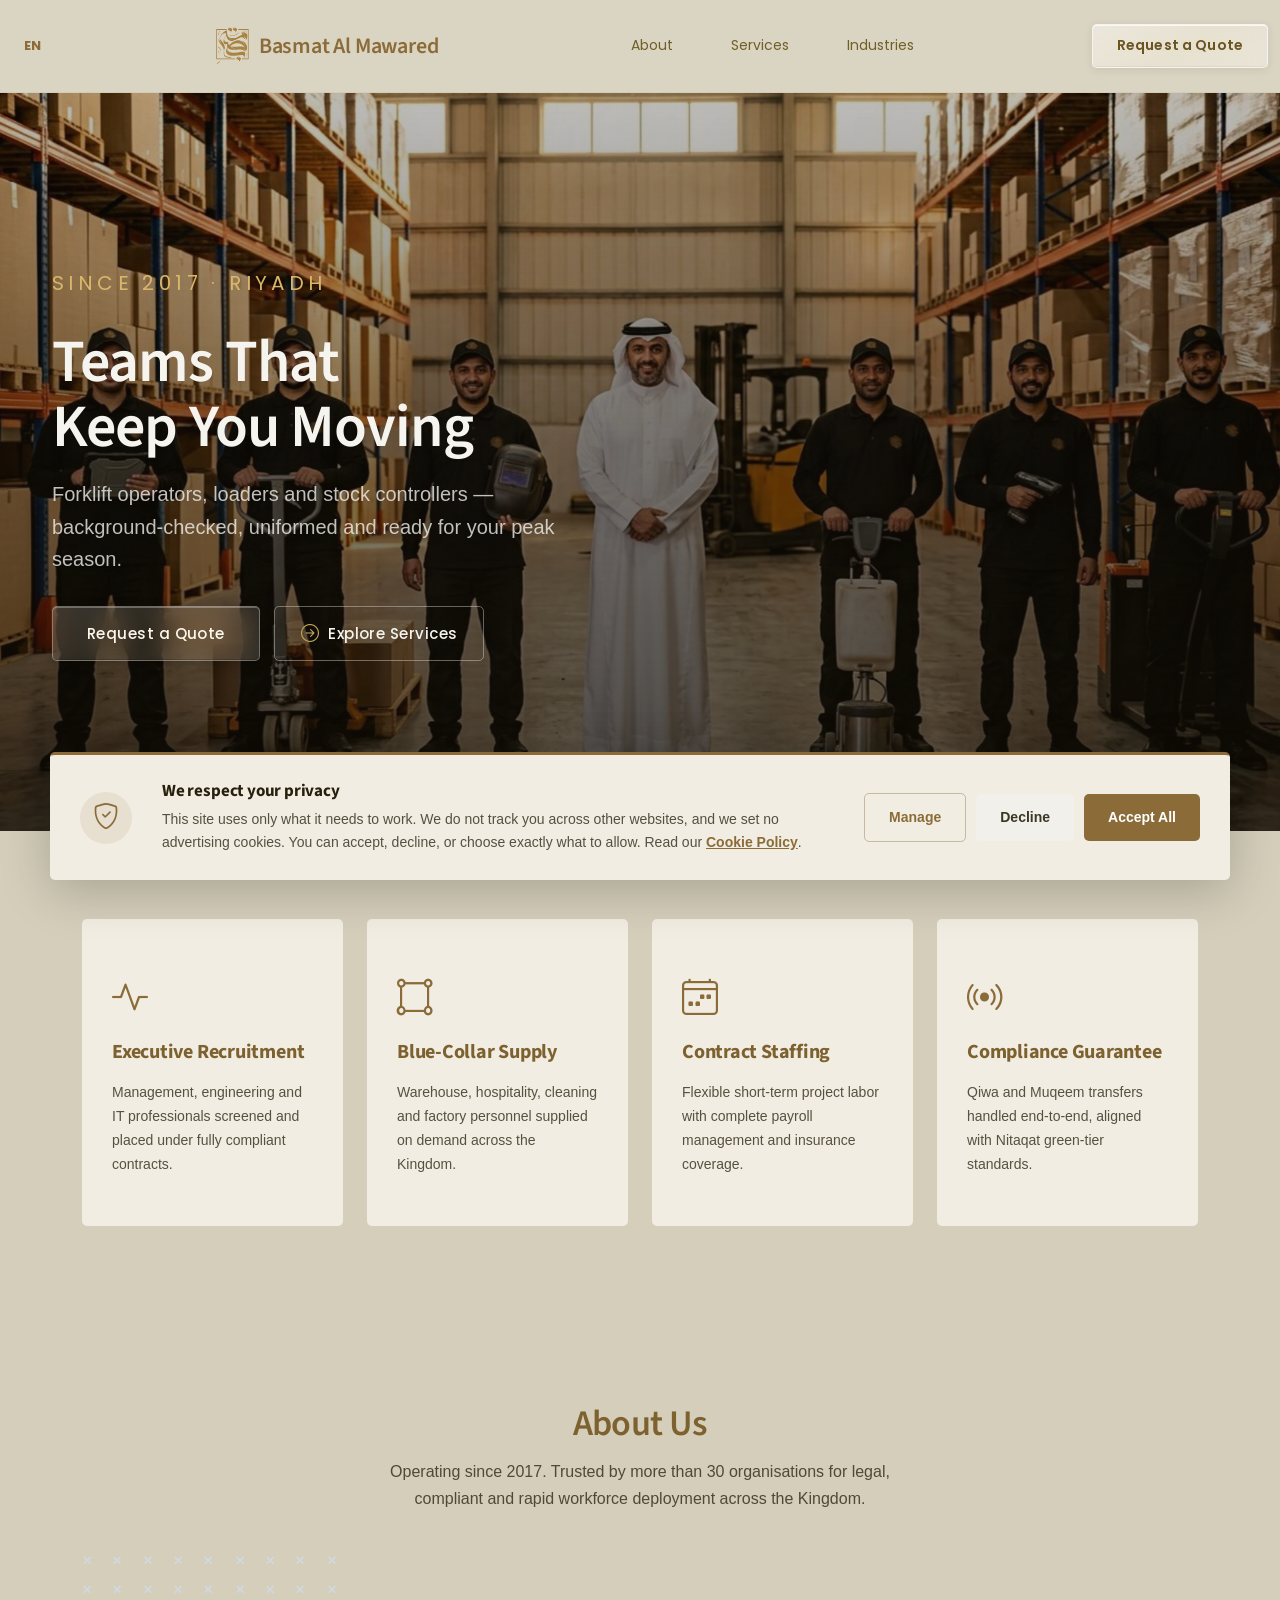
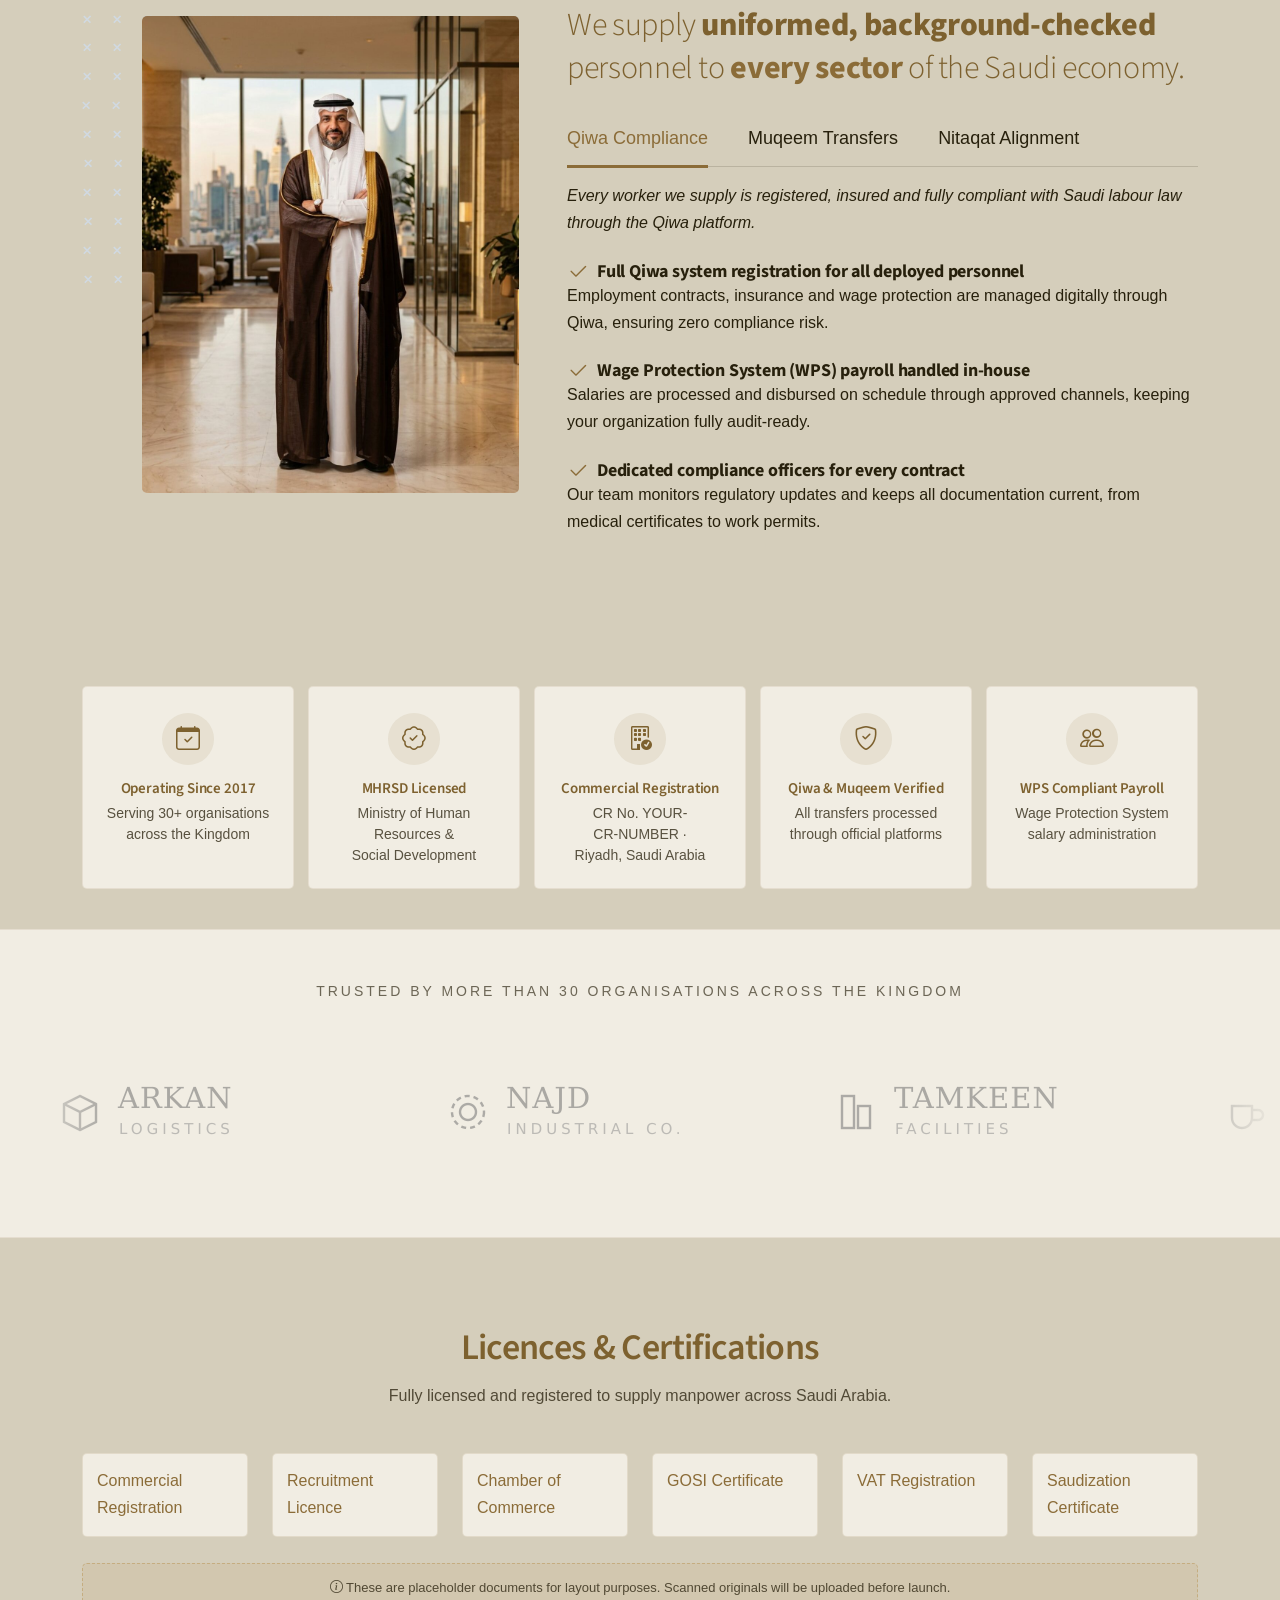
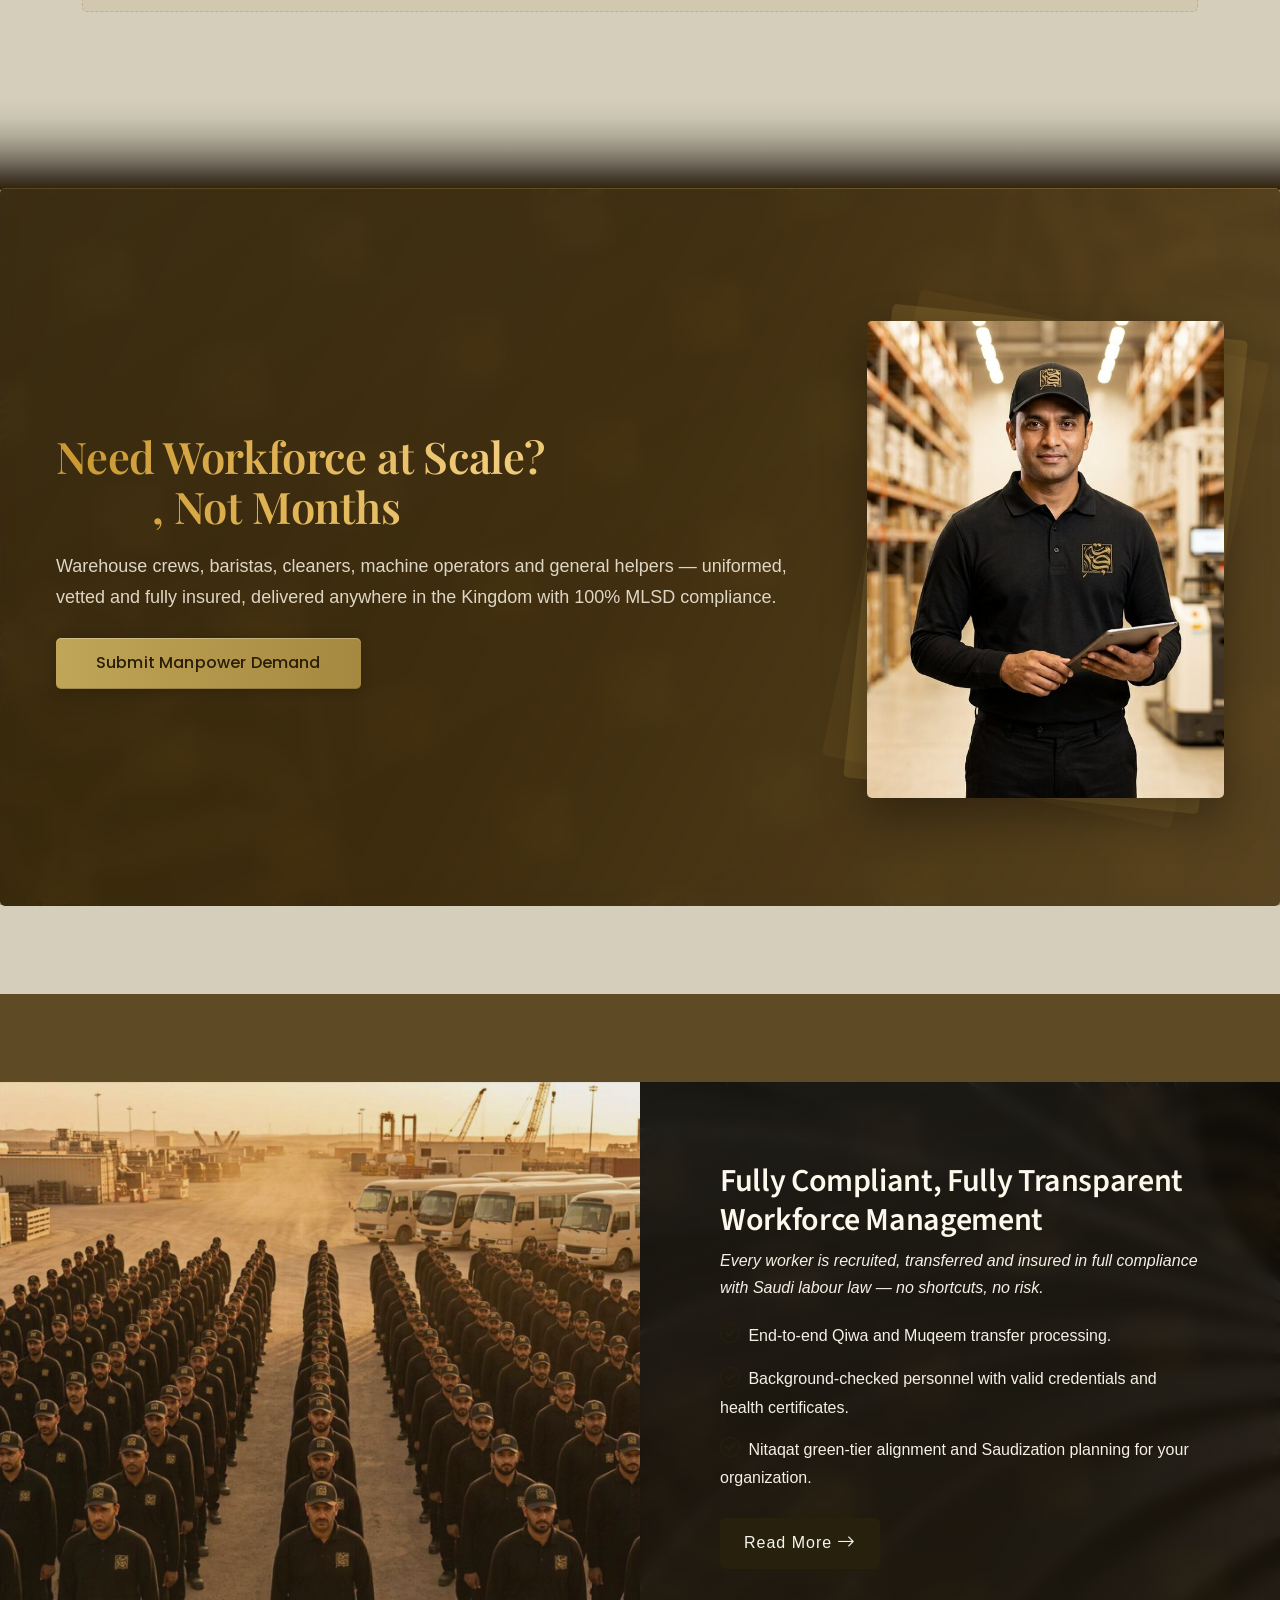
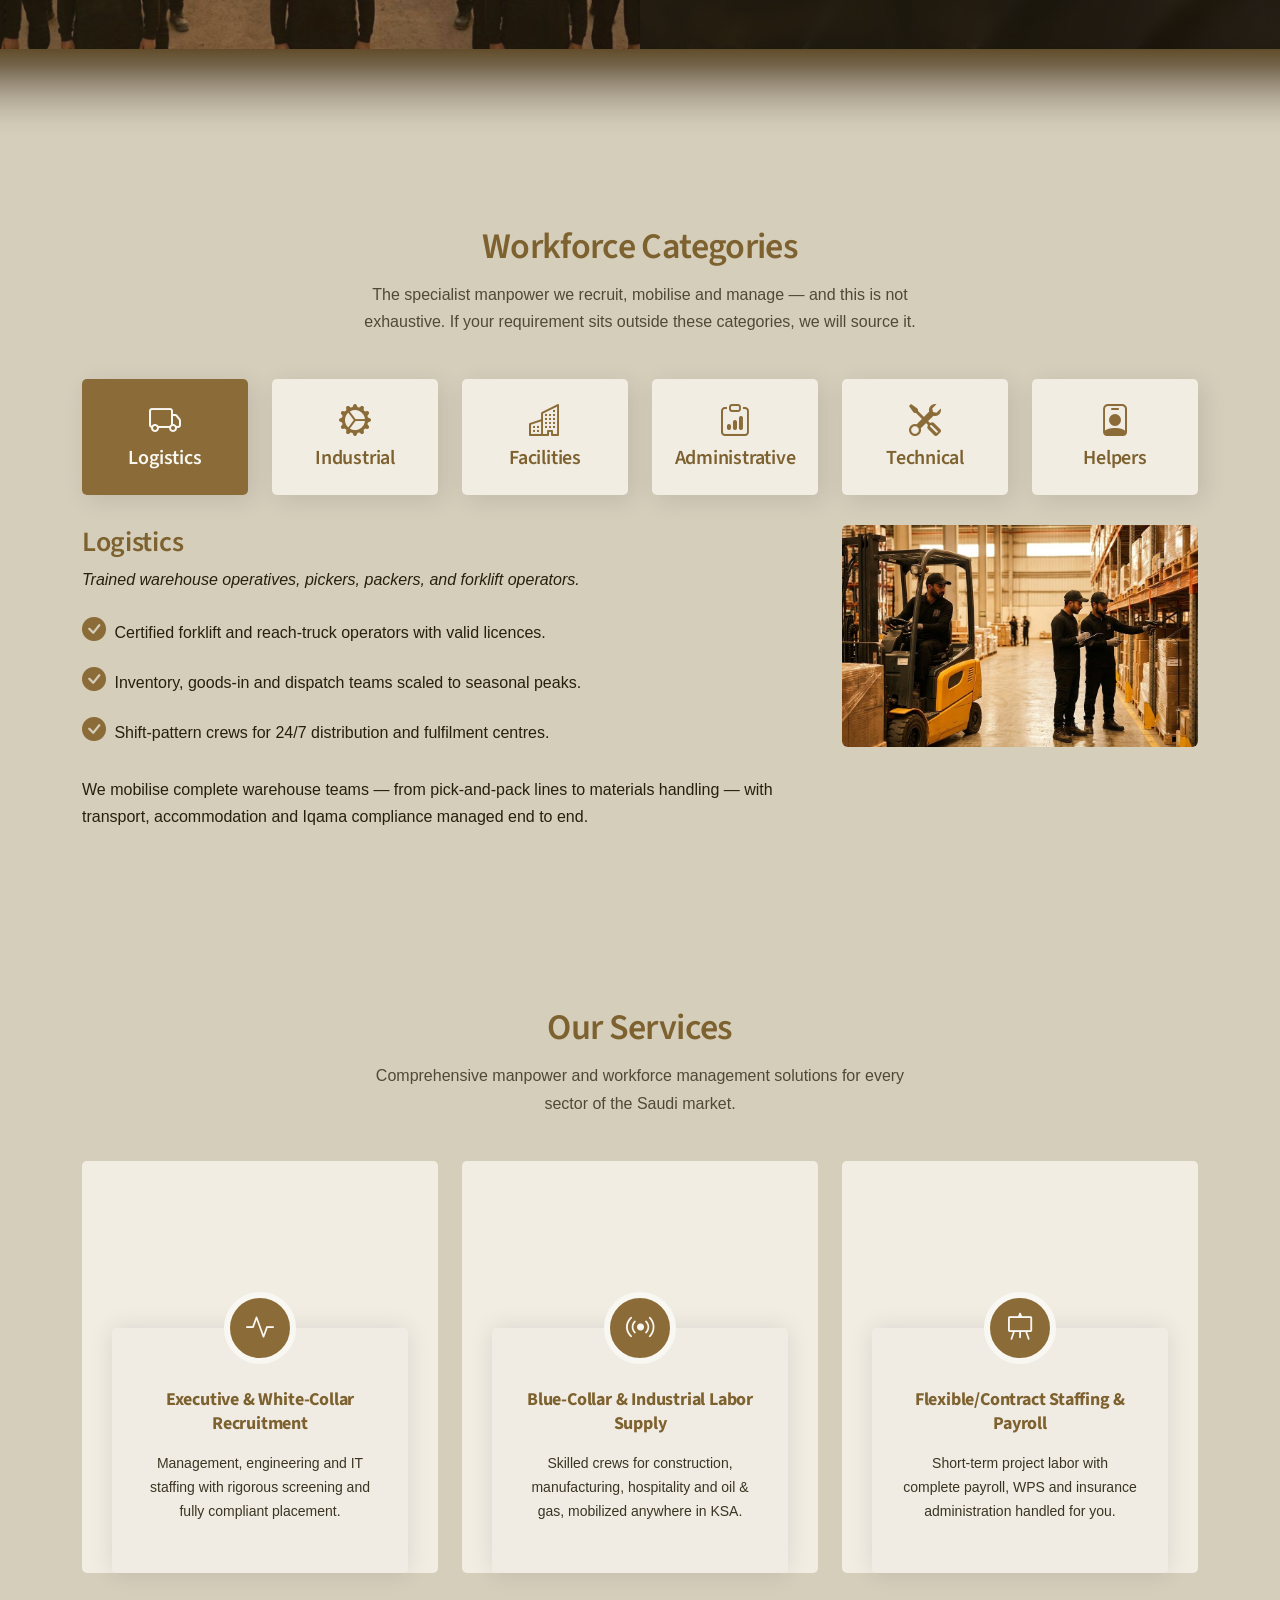
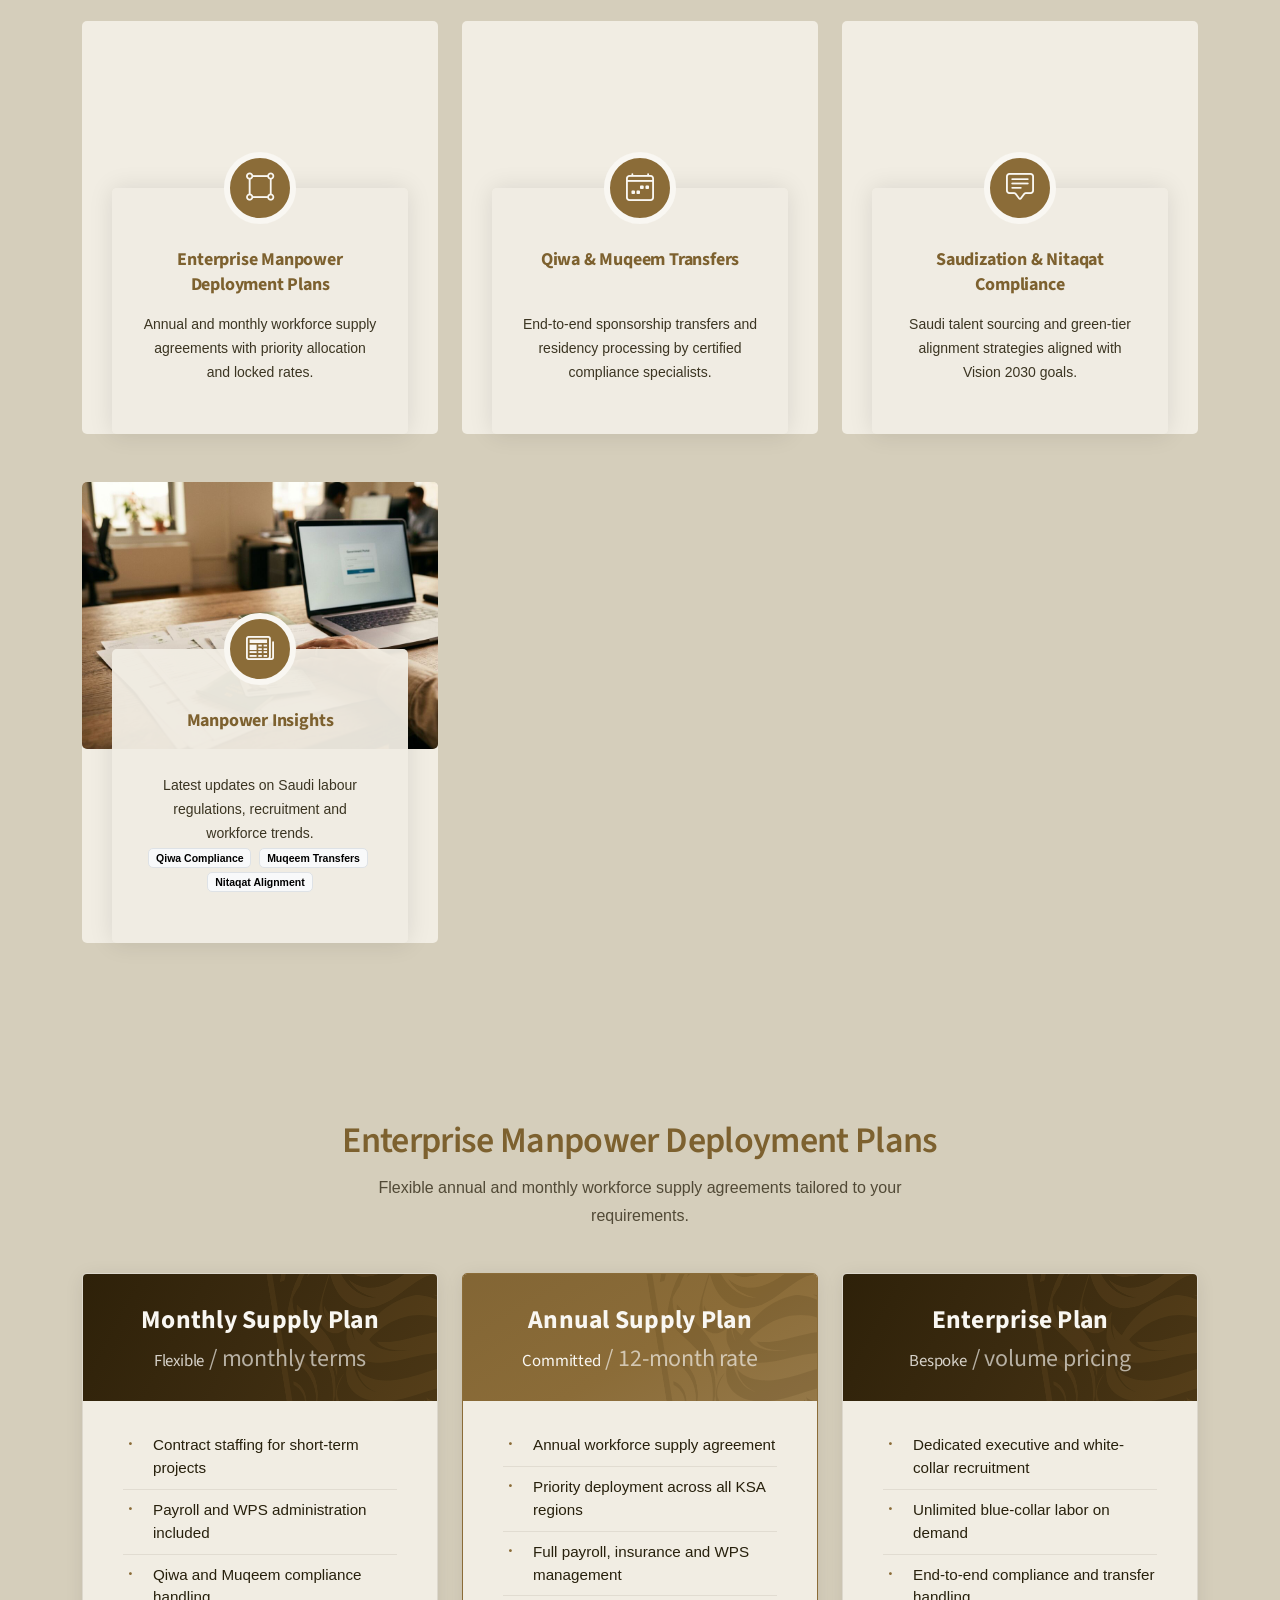
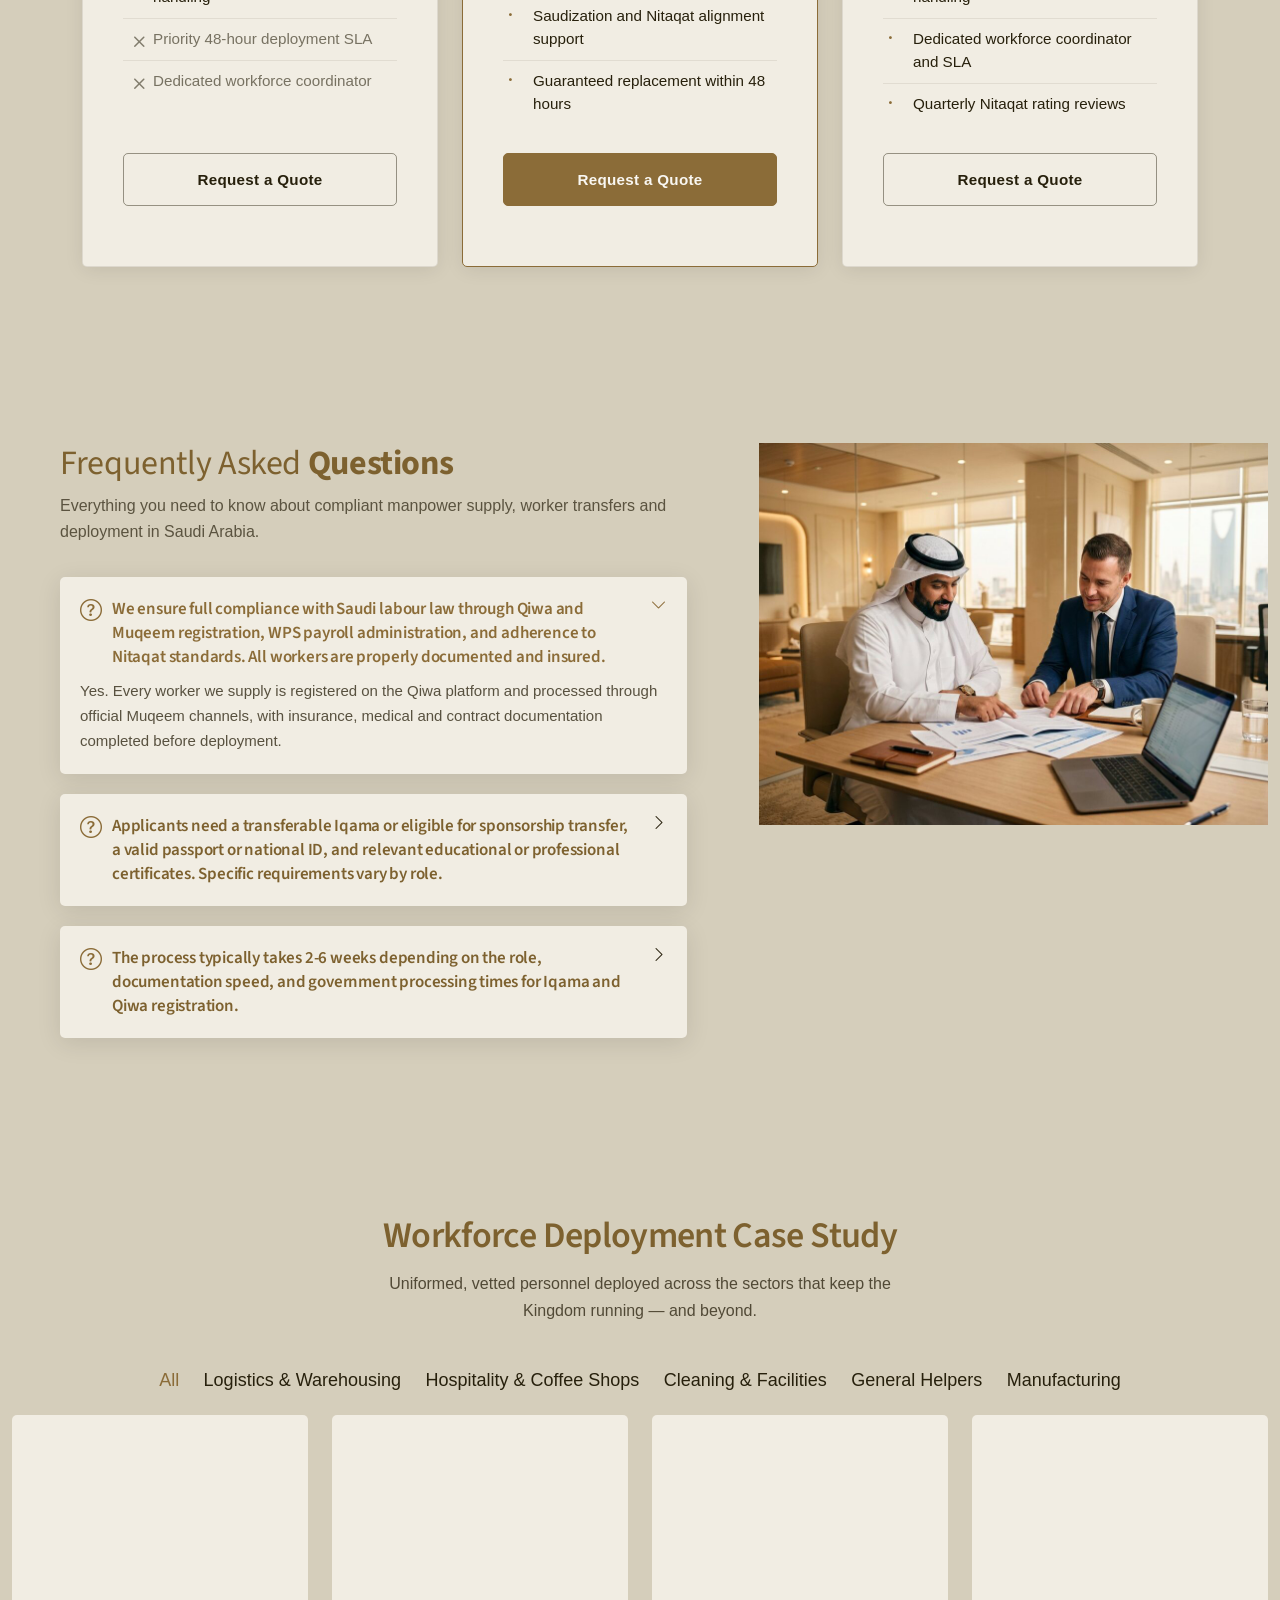
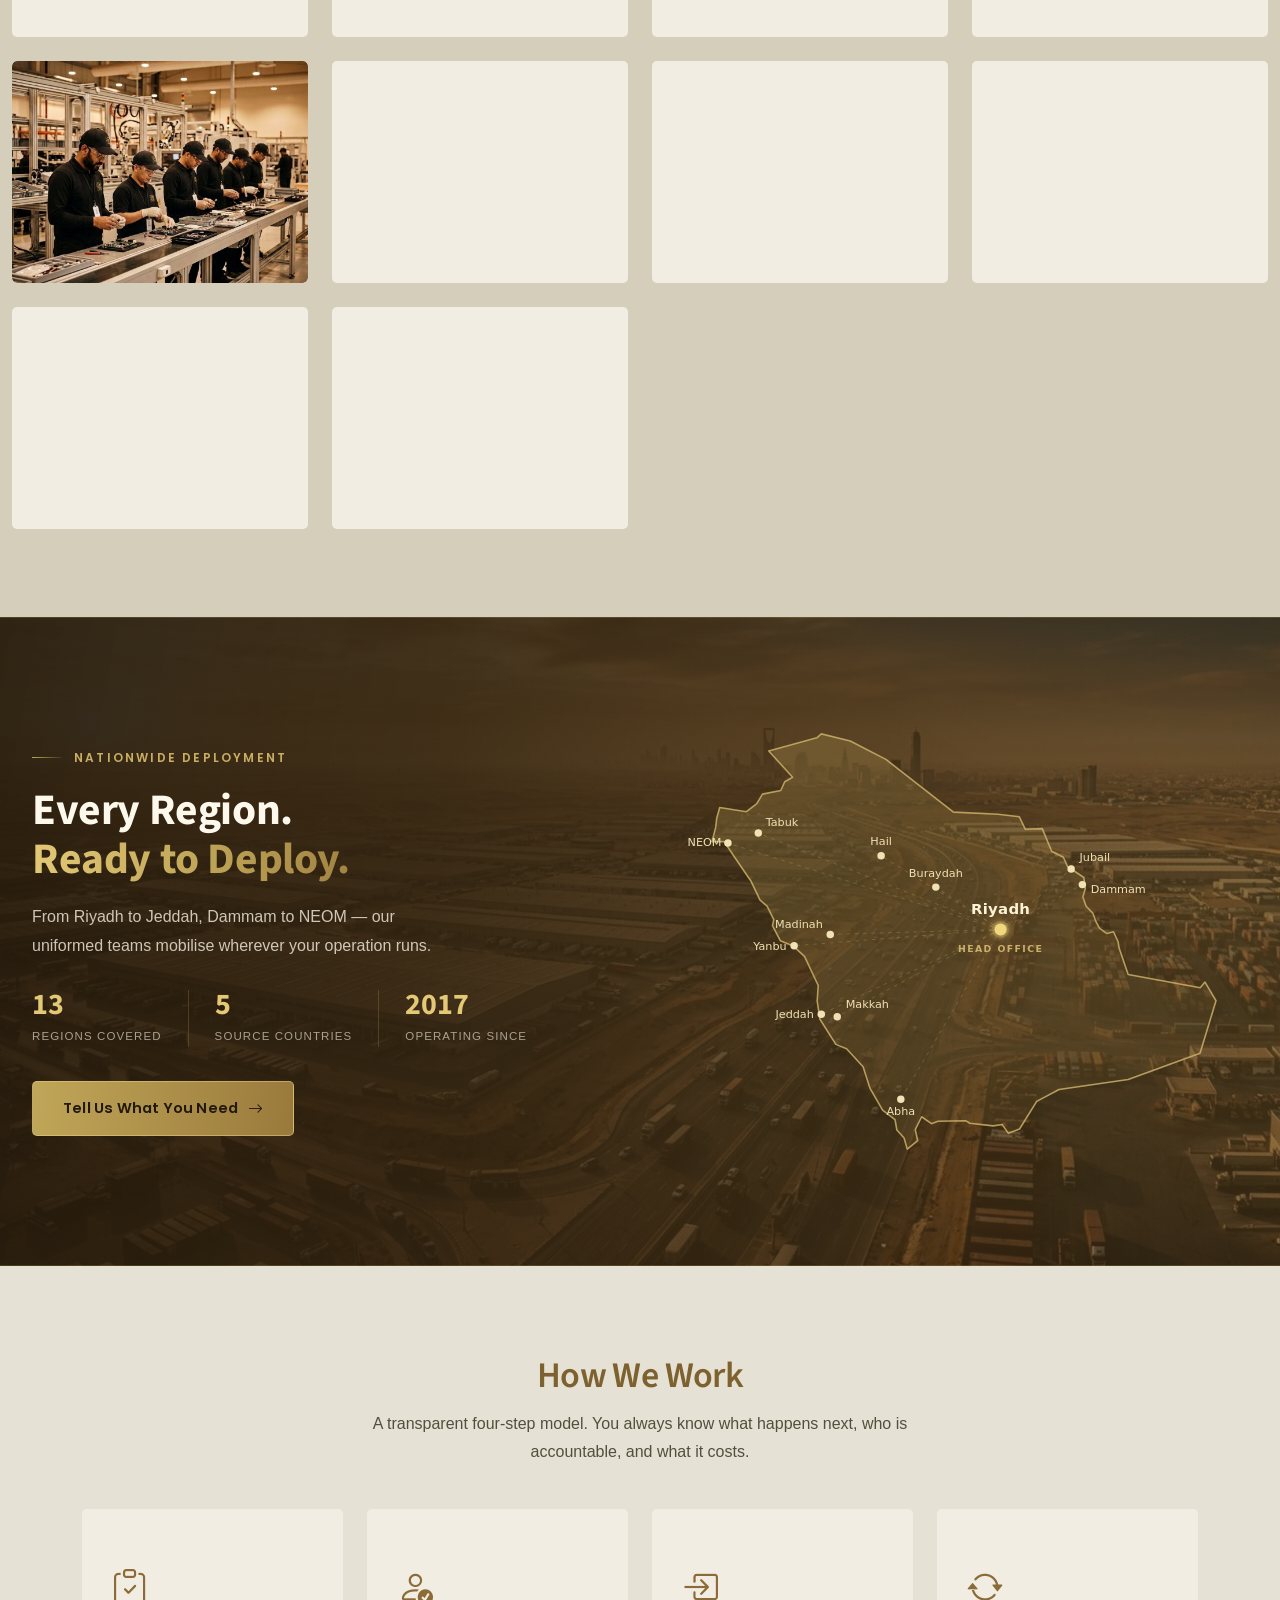
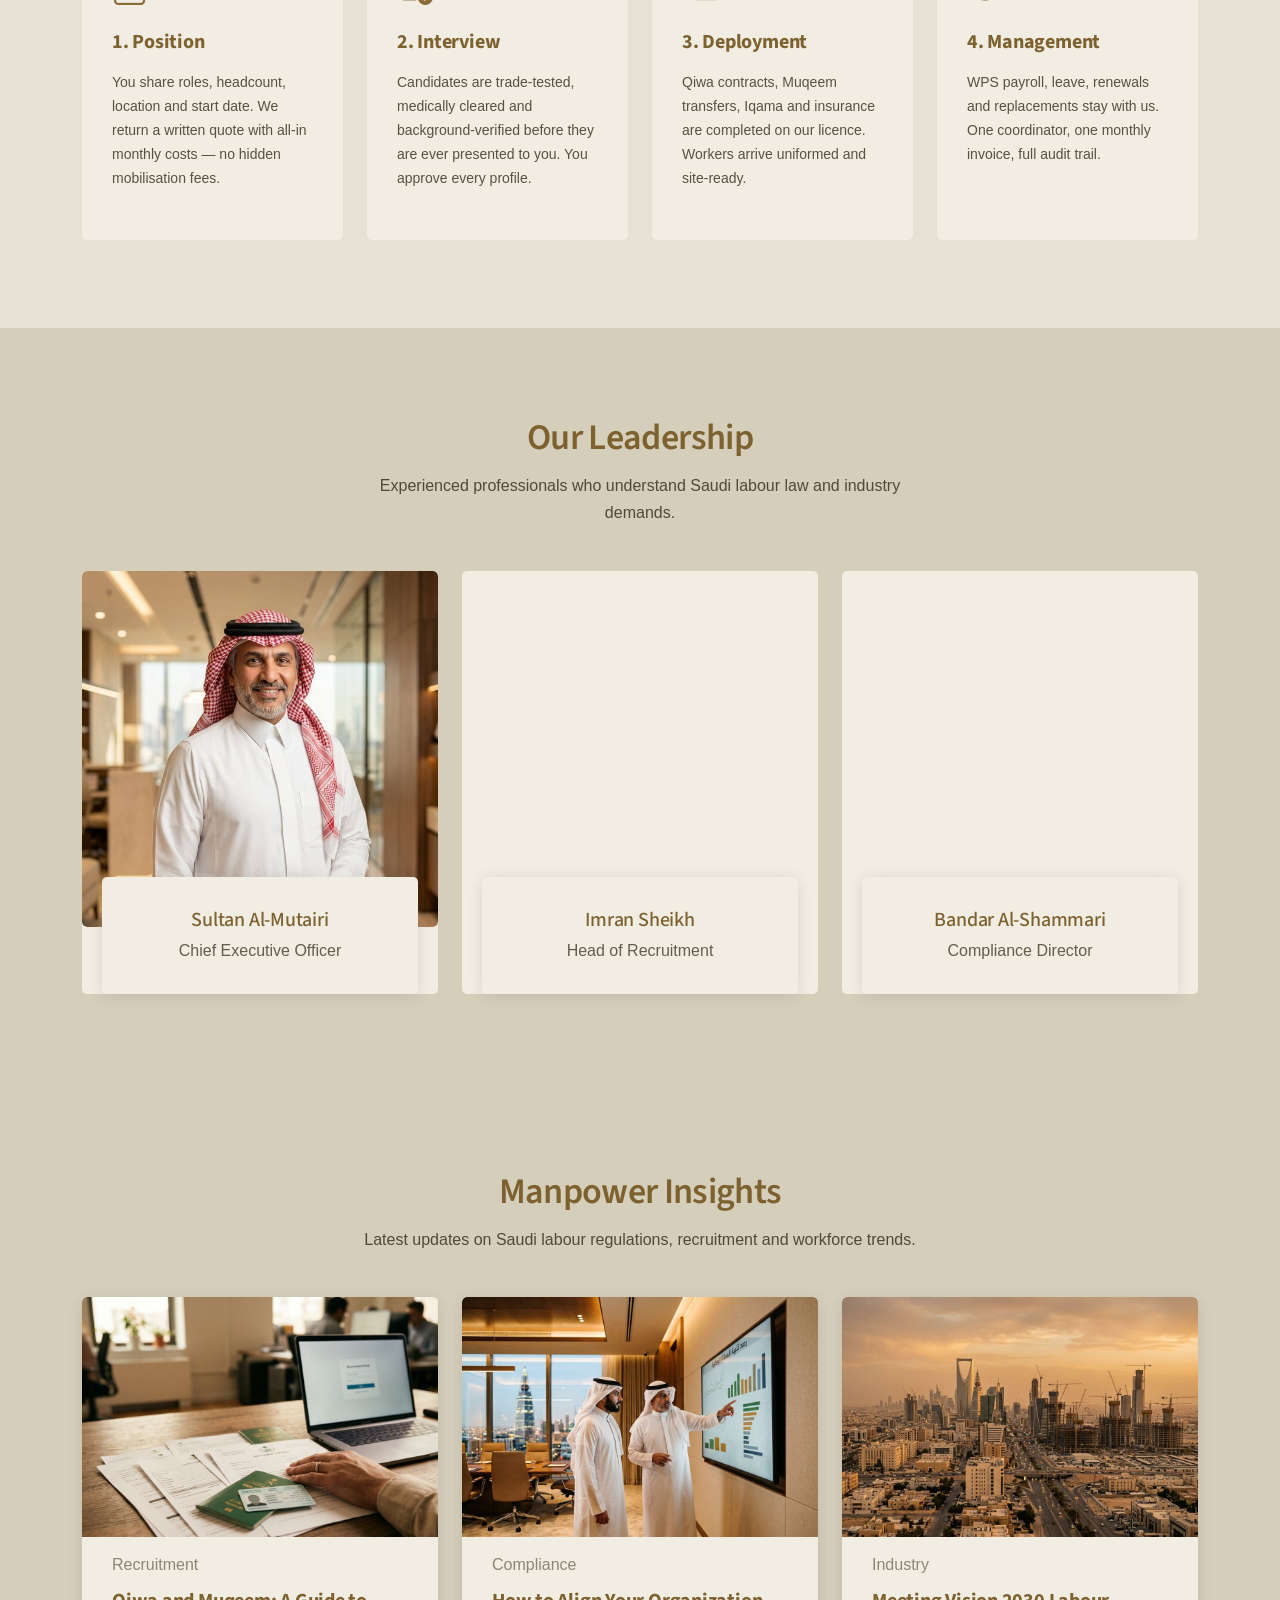
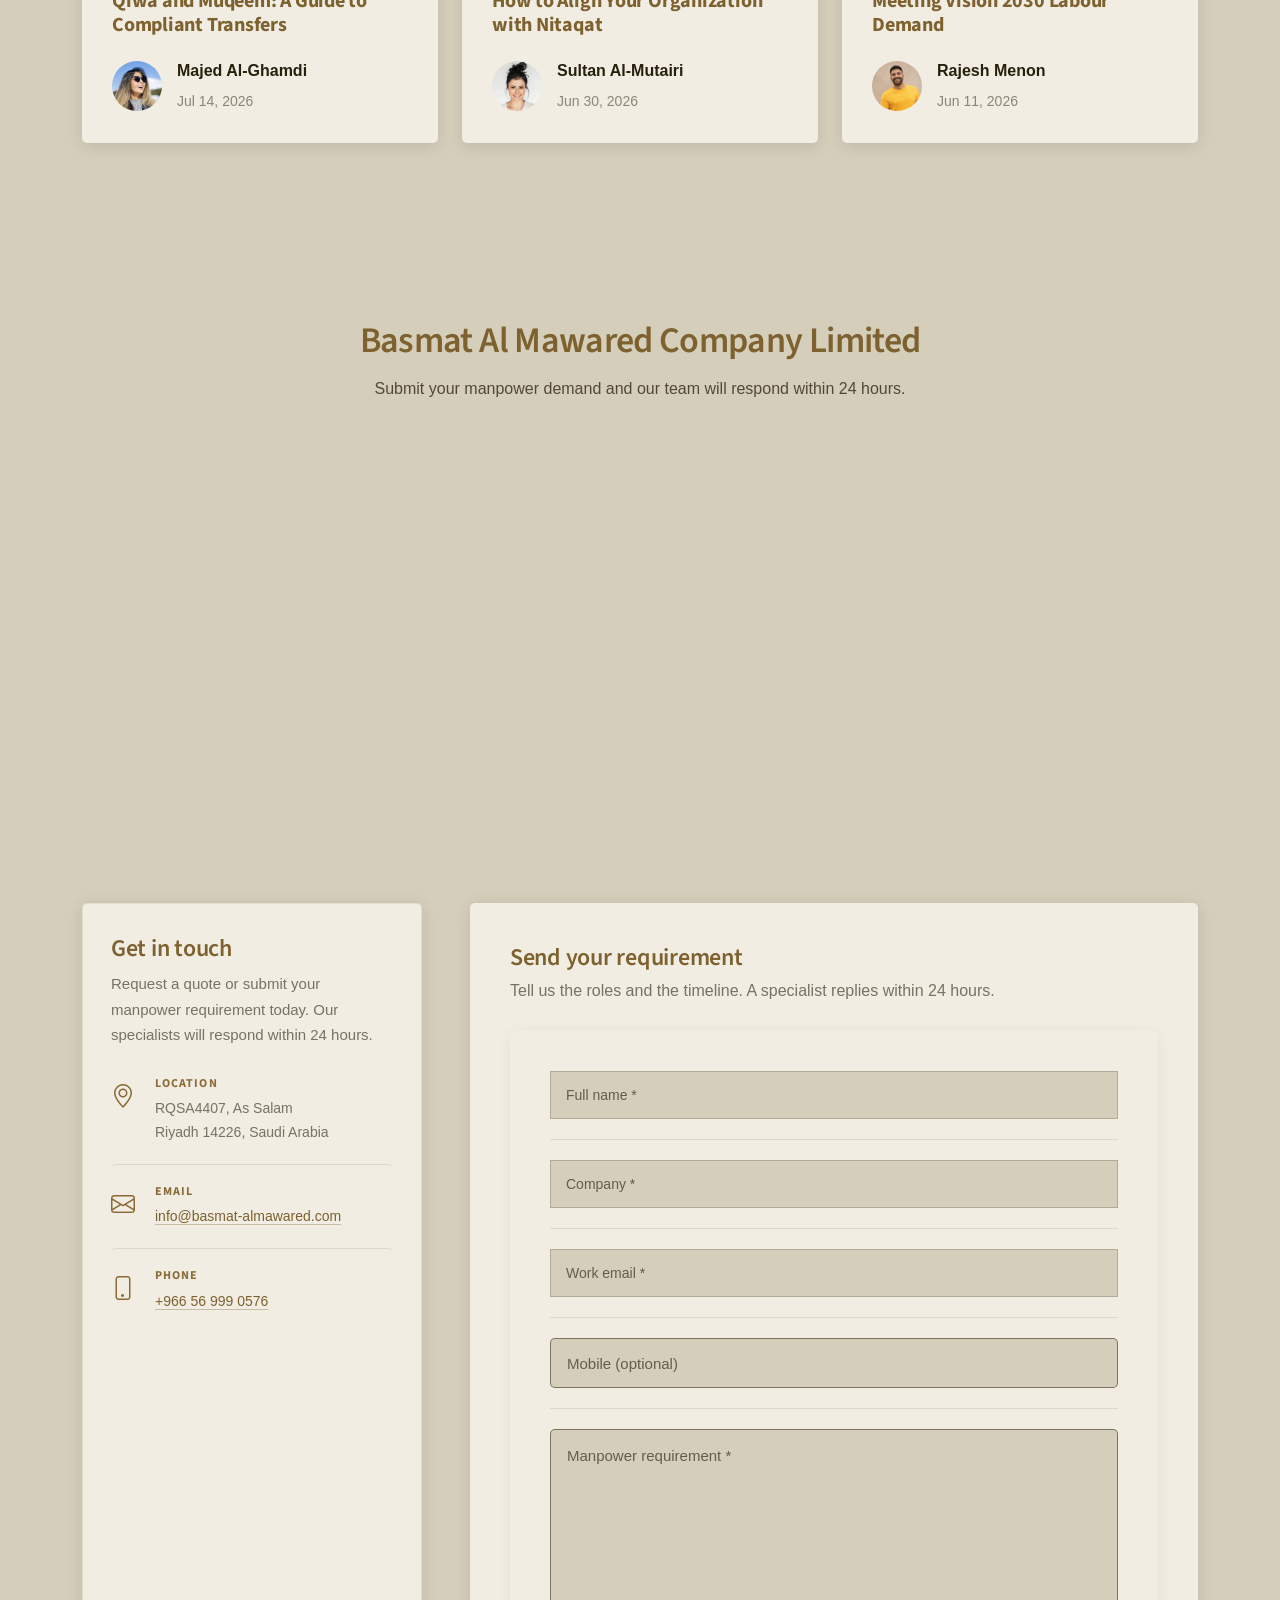
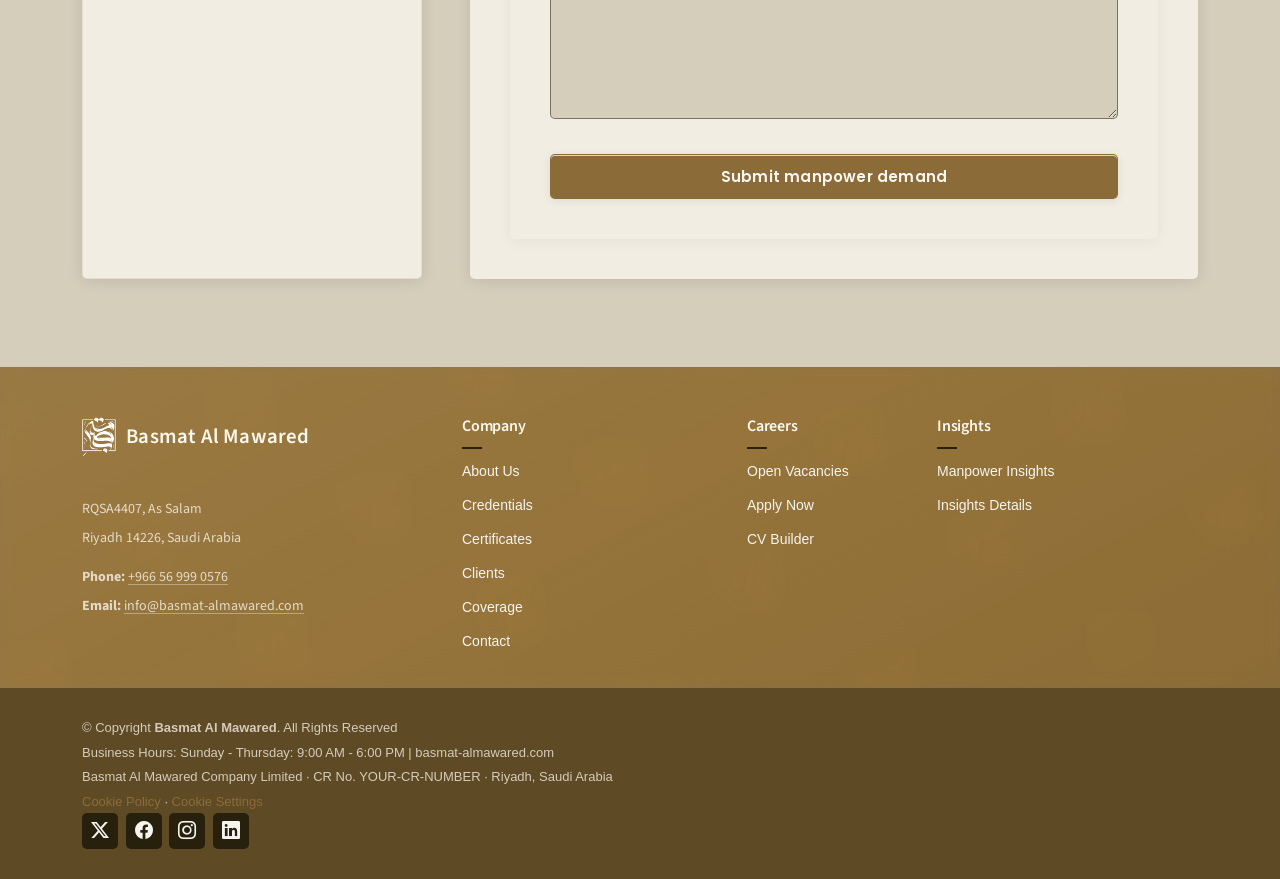
==== index.html @ 9f8ae140 "Add Manpower Insights service card with compliance topic badges" ====
<!DOCTYPE html>
<html lang="en" dir="ltr">

<head>
  <meta charset="utf-8">
  <meta content="width=device-width, initial-scale=1.0" name="viewport">
  <title>Basmat Al Mawared Company Limited - Saudi Manpower Supply &amp; Workforce Management</title>
  <meta name="description" content="Licensed manpower supply company in Riyadh. We recruit, deploy and manage uniformed logistics, hospitality, cleaning, manufacturing and general labour across Saudi Arabia, with full Qiwa, Muqeem, WPS and Nitaqat compliance.">
  <meta name="keywords" content="manpower supply Saudi Arabia, labour supply Riyadh, workforce management KSA, Qiwa transfer, Muqeem, WPS payroll, Nitaqat compliance, warehouse staff, hospitality staff, cleaning company Riyadh">
  <meta name="robots" content="index, follow">
  <meta name="author" content="Basmat Al Mawared Company Limited">
  <link rel="canonical" href="https://basmat-almawared.com/">

  <!-- Open Graph / social sharing -->
  <meta property="og:type" content="website">
  <meta property="og:site_name" content="Basmat Al Mawared">
  <meta property="og:title" content="Basmat Al Mawared - Saudi Manpower Supply &amp; Workforce Management">
  <meta property="og:description" content="Licensed manpower supply in Riyadh. Uniformed, vetted personnel for logistics, hospitality, cleaning and manufacturing, with full Qiwa, Muqeem and WPS compliance.">
  <meta property="og:url" content="https://basmat-almawared.com/">
  <meta property="og:image" content="https://basmat-almawared.com/assets/img/portfolio/logistics-1.jpg">
  <meta property="og:locale" content="en_US">
  <meta property="og:locale:alternate" content="ar_SA">
  <meta name="twitter:card" content="summary_large_image">
  <meta name="twitter:title" content="Basmat Al Mawared - Saudi Manpower Supply">
  <meta name="twitter:description" content="Licensed manpower supply in Riyadh. Uniformed, vetted personnel with full Qiwa, Muqeem and WPS compliance.">
  <meta name="twitter:image" content="https://basmat-almawared.com/assets/img/portfolio/logistics-1.jpg">

  <!-- Favicons -->
  <link href="assets/img/favicon.png" rel="icon">
  <link href="assets/img/apple-touch-icon.png" rel="apple-touch-icon">

  <!-- Fonts -->
  <link href="https://fonts.googleapis.com" rel="preconnect">
  <link href="https://fonts.gstatic.com" rel="preconnect" crossorigin>
  <link href="https://fonts.googleapis.com/css2?family=Roboto:ital,wght@0,300;0,400;0,500;0,600;0,700;1,400;1,500&family=Poppins:wght@300;400;500;600;700&family=Source+Sans+Pro:wght@300;400;500;600;700&family=Playfair+Display:ital,wght@0,600;0,700;1,700&display=swap" rel="stylesheet">

  <!-- Vendor CSS Files -->
  <link href="assets/vendor/bootstrap/css/bootstrap.min.css" rel="stylesheet">
  <link href="assets/vendor/bootstrap-icons/bootstrap-icons.css" rel="stylesheet">
  <link href="assets/vendor/aos/aos.css" rel="stylesheet">
  <link href="assets/vendor/glightbox/css/glightbox.min.css" rel="stylesheet">
  <link href="assets/vendor/swiper/swiper-bundle.min.css" rel="stylesheet">

  <!-- Main CSS File -->
  <link href="assets/css/main.css?v=70" rel="stylesheet">

  <link href="assets/css/hero-slider.css?v=70" rel="stylesheet">
  <link href="assets/css/clients.css?v=70" rel="stylesheet">
  <link href="assets/css/cookie.css?v=70" rel="stylesheet">
  <link href="assets/css/coverage.css?v=70" rel="stylesheet">

  <!-- =======================================================
  * Template Name: HeroBiz
  * Template URL: https://bootstrapmade.com/herobiz-bootstrap-business-template/
  * Updated: Aug 07 2024 with Bootstrap v5.3.3
  * Author: BootstrapMade.com
  * License: https://bootstrapmade.com/license/
  ======================================================== -->
  <!-- Structured data: helps Google verify the business identity -->
  <script type="application/ld+json">
  {
    "@context": "https://schema.org",
    "@type": "EmploymentAgency",
    "name": "Basmat Al Mawared Company Limited",
    "url": "https://basmat-almawared.com/",
    "logo": "https://basmat-almawared.com/assets/img/logo.svg",
    "description": "Licensed manpower supply and workforce management company in Riyadh, Saudi Arabia.",
    "address": {
      "@type": "PostalAddress",
      "streetAddress": "RQSA4407, As Salam District",
      "addressLocality": "Riyadh",
      "postalCode": "14226",
      "addressCountry": "SA"
    },
    "email": "info@basmat-almawared.com",
    "telephone": "+966569990576",
    "areaServed": {
      "@type": "Country",
      "name": "Saudi Arabia"
    },
    "knowsLanguage": ["ar", "en"]
  }
  </script>

<link href="assets/css/rtl.css?v=70" rel="stylesheet">
  <link href="assets/css/refinements.css?v=70" rel="stylesheet">

</head>

<body class="index-page">

  <header id="header" class="header d-flex align-items-center sticky-top">
    <div class="container-fluid position-relative d-flex align-items-center justify-content-between">

      <a href="index.html" class="logo d-flex align-items-center me-auto me-xl-0">
        <img src="assets/img/logo.svg" alt="Basmat Al Mawared logo" width="136" height="159">
        <h1 class="sitename" data-i18n="site.name">Basmat Al Mawared</h1>
      </a>

      <nav id="navmenu" class="navmenu">
        <ul>
          <li><a href="#about" data-i18n="nav.about">About</a></li>
          <li><a href="#services" data-i18n="nav.services">Services</a></li>
          <li><a href="#portfolio" data-i18n="nav.industries">Industries</a></li>
        </ul>
        <i class="mobile-nav-toggle d-xl-none bi bi-list"></i>
      </nav>

      <a class="btn-getstarted" href="index.html#contact" data-i18n="nav.requestQuote">Request a Quote</a>

    </div>
  </header>

  <main class="main">

    <!-- Hero Section -->
    <section id="hero" class="hero section">

      <div class="hero-slider swiper">
        <div class="swiper-wrapper">
          <div class="swiper-slide">
            <img src="assets/img/hero/hero-1.jpg" alt="Uniformed Basmat Al Mawared team in a Riyadh corporate lobby at sunrise" width="1920" height="1080" fetchpriority="high" decoding="async">
            <div class="hero-slide-content">
              <div class="container">
                <p class="hero-kicker" data-i18n="hero.kicker">Since 2017 &middot; Riyadh</p>
                <h1 data-i18n="hero.title1">One Workforce.<br>Every Sector.</h1>
                <p class="hero-lead" data-i18n="hero.lead1">From cleaning and security to logistics and technical trades &mdash; licensed, Qiwa-registered teams deployed across the Kingdom.</p>
                <div class="hero-actions">
                  <a href="#contact" class="btn-get-started scrollto">Request a Quote</a>
                  <a href="#services" class="btn-watch-video scrollto"><i class="bi bi-arrow-right-circle"></i><span>Explore Services</span></a>
                </div>
              </div>
            </div>
          </div>
          <div class="swiper-slide">
            <img src="assets/img/hero/hero-2.jpg" alt="Logistics and warehouse personnel at a Saudi distribution centre" width="1920" height="1080" loading="lazy" decoding="async">
            <div class="hero-slide-content">
              <div class="container">
                <p class="hero-kicker" data-i18n="hero.kicker">Logistics &amp; Warehousing</p>
                <h1 data-i18n="hero.title2">Teams That<br>Keep You Moving</h1>
                <p class="hero-lead">Forklift operators, loaders and stock controllers &mdash; background-checked, uniformed and ready for your peak season.</p>
                <div class="hero-actions">
                  <a href="#contact" class="btn-get-started scrollto">Request a Quote</a>
                  <a href="#services" class="btn-watch-video scrollto"><i class="bi bi-arrow-right-circle"></i><span>Explore Services</span></a>
                </div>
              </div>
            </div>
          </div>
          <div class="swiper-slide">
            <img src="assets/img/hero/hero-3.jpg" alt="Maintenance technician servicing building equipment" width="1920" height="1080" loading="lazy" decoding="async">
            <div class="hero-slide-content">
              <div class="container">
                <p class="hero-kicker">Technical &amp; Maintenance</p>
                <h1 data-i18n="hero.title3">Skilled Hands,<br>Certified Trades</h1>
                <p class="hero-lead">Electricians, HVAC technicians, plumbers and carpenters. Every deployment covered by our replacement guarantee.</p>
                <div class="hero-actions">
                  <a href="#contact" class="btn-get-started scrollto">Request a Quote</a>
                  <a href="#services" class="btn-watch-video scrollto"><i class="bi bi-arrow-right-circle"></i><span>Explore Services</span></a>
                </div>
              </div>
            </div>
          </div>
          <div class="swiper-slide">
            <img src="assets/img/hero/hero-4.jpg" alt="Operations manager reviewing deployment plans with uniformed staff" width="1920" height="1080" loading="lazy" decoding="async">
            <div class="hero-slide-content">
              <div class="container">
                <p class="hero-kicker">Facilities &amp; Hospitality</p>
                <h1 data-i18n="hero.title4">Trusted by 30+<br>Organisations</h1>
                <p class="hero-lead">Housekeeping, grounds, laundry and portering &mdash; managed end to end, with WPS payroll handled in-house.</p>
                <div class="hero-actions">
                  <a href="#contact" class="btn-get-started scrollto">Request a Quote</a>
                  <a href="#services" class="btn-watch-video scrollto"><i class="bi bi-arrow-right-circle"></i><span>Explore Services</span></a>
                </div>
              </div>
            </div>
          </div>
          <div class="swiper-slide">
            <img src="assets/img/hero/hero-5.jpg" alt="Uniformed cleaning team with commercial equipment in a Riyadh office atrium" width="1920" height="1080" loading="lazy" decoding="async">
            <div class="hero-slide-content">
              <div class="container">
                <p class="hero-kicker">Cleaning &amp; Soft Services</p>
                <h1 data-i18n="hero.title5">Spotless,<br>Every Shift</h1>
                <p class="hero-lead">Day and night cleaning crews for offices, malls and hospitals &mdash; trained, supervised and audited to an agreed scope.</p>
                <div class="hero-actions">
                  <a href="#contact" class="btn-get-started scrollto">Request a Quote</a>
                  <a href="#services" class="btn-watch-video scrollto"><i class="bi bi-arrow-right-circle"></i><span>Explore Services</span></a>
                </div>
              </div>
            </div>
          </div>
          <div class="swiper-slide">
            <img src="assets/img/hero/hero-6.jpg" alt="Industrial operators and technicians on a Saudi manufacturing floor" width="1920" height="1080" loading="lazy" decoding="async">
            <div class="hero-slide-content">
              <div class="container">
                <p class="hero-kicker">Industrial &amp; Manufacturing</p>
                <h1 data-i18n="hero.title6">Production Lines,<br>Fully Manned</h1>
                <p class="hero-lead">Machine operators, QC inspectors and line assistants supplied at volume &mdash; GOSI-registered and insured from day one.</p>
                <div class="hero-actions">
                  <a href="#contact" class="btn-get-started scrollto">Request a Quote</a>
                  <a href="#services" class="btn-watch-video scrollto"><i class="bi bi-arrow-right-circle"></i><span>Explore Services</span></a>
                </div>
              </div>
            </div>
          </div>
        </div>

        <div class="hero-pagination"></div>
        <button class="hero-nav hero-prev" type="button" aria-label="Previous slide"><i class="bi bi-chevron-left"></i></button>
        <button class="hero-nav hero-next" type="button" aria-label="Next slide"><i class="bi bi-chevron-right"></i></button>
      </div>

    </section><!-- /Hero Section -->

    <!-- Featured Services Section -->
    <section id="featured-services" class="featured-services section">

      <div class="container">

        <div class="row gy-4">

          <div class="col-xl-3 col-md-6 d-flex">
            <div class="service-item position-relative">
              <div class="icon"><i class="bi bi-activity icon"></i></div>
              <h4><a href="#services" class="stretched-link" data-i18n="featuredServices.execRecruitment.title">Executive Recruitment</a></h4>
              <p data-i18n="featuredServices.execRecruitment.desc">Management, engineering and IT professionals screened and placed under fully compliant contracts.</p>
            </div>
          </div><!-- End Service Item -->

          <div class="col-xl-3 col-md-6 d-flex">
            <div class="service-item position-relative">
              <div class="icon"><i class="bi bi-bounding-box-circles icon"></i></div>
              <h4><a href="#services" class="stretched-link" data-i18n="featuredServices.blueCollar.title">Blue-Collar Supply</a></h4>
              <p data-i18n="featuredServices.blueCollar.desc">Warehouse, hospitality, cleaning and factory personnel supplied on demand across the Kingdom.</p>
            </div>
          </div><!-- End Service Item -->

          <div class="col-xl-3 col-md-6 d-flex">
            <div class="service-item position-relative">
              <div class="icon"><i class="bi bi-calendar4-week icon"></i></div>
              <h4><a href="#services" class="stretched-link" data-i18n="featuredServices.contractStaffing.title">Contract Staffing</a></h4>
              <p data-i18n="featuredServices.contractStaffing.desc">Flexible short-term project labor with complete payroll management and insurance coverage.</p>
            </div>
          </div><!-- End Service Item -->

          <div class="col-xl-3 col-md-6 d-flex">
            <div class="service-item position-relative">
              <div class="icon"><i class="bi bi-broadcast icon"></i></div>
              <h4><a href="#services" class="stretched-link" data-i18n="featuredServices.compliance.title">Compliance Guarantee</a></h4>
              <p data-i18n="featuredServices.compliance.desc">Qiwa and Muqeem transfers handled end-to-end, aligned with Nitaqat green-tier standards.</p>
            </div>
          </div><!-- End Service Item -->

        </div>

      </div>

    </section><!-- /Featured Services Section -->

    <!-- About Section -->
    <section id="about" class="about section">

      <!-- Section Title -->
      <div class="container section-title" data-aos="fade-up">
        <h2 data-i18n="about.title">About Us</h2>
        <p data-i18n="about.desc">Operating since 2017. Trusted by more than 30 organisations for legal, compliant and rapid workforce deployment across the Kingdom.</p>
      </div><!-- End Section Title -->

      <div class="container" data-aos="fade-up">

        <div class="row g-4 g-lg-5" data-aos="fade-up">

          <div class="col-lg-5">
            <div class="about-img">
              <img width="1024" height="1295" src="assets/img/about-portrait.jpg" class="img-fluid" alt="Basmat Al Mawared supervisor reviewing deployment schedules in Riyadh" loading="lazy" decoding="async">
            </div>
          </div>

          <div class="col-lg-7">
            <h3 class="pt-0 pt-lg-5 heading-emphasis" data-i18n="about.heading">We supply <strong>uniformed, background-checked</strong> personnel to <span class="accent">every sector</span> of the Saudi economy.</h3>

            <!-- Tabs -->
            <ul class="nav nav-pills mb-3">
              <li><a class="nav-link active" data-bs-toggle="pill" href="#about-tab1" data-i18n="about.tabs.qiwa">Qiwa Compliance</a></li>
              <li><a class="nav-link" data-bs-toggle="pill" href="#about-tab2" data-i18n="about.tabs.muqeem">Muqeem Transfers</a></li>
              <li><a class="nav-link" data-bs-toggle="pill" href="#about-tab3" data-i18n="about.tabs.nitaqat">Nitaqat Alignment</a></li>
            </ul><!-- End Tabs -->

            <!-- Tab Content -->
            <div class="tab-content">

              <div class="tab-pane fade show active" id="about-tab1">

                <p class="fst-italic">Every worker we supply is registered, insured and fully compliant with Saudi labour law through the Qiwa platform.</p>

                <div class="d-flex align-items-center mt-4">
                  <i class="bi bi-check2"></i>
                  <h4 data-i18n="about.tabs.tab1.title">Full Qiwa system registration for all deployed personnel</h4>
                </div>
                <p>Employment contracts, insurance and wage protection are managed digitally through Qiwa, ensuring zero compliance risk.</p>

                <div class="d-flex align-items-center mt-4">
                  <i class="bi bi-check2"></i>
                  <h4 data-i18n="about.tabs.tab1b.title">Wage Protection System (WPS) payroll handled in-house</h4>
                </div>
                <p>Salaries are processed and disbursed on schedule through approved channels, keeping your organization fully audit-ready.</p>

                <div class="d-flex align-items-center mt-4">
                  <i class="bi bi-check2"></i>
                  <h4 data-i18n="about.tabs.tab1c.title">Dedicated compliance officers for every contract</h4>
                </div>
                <p>Our team monitors regulatory updates and keeps all documentation current, from medical certificates to work permits.</p>

              </div><!-- End Tab 1 Content -->

              <div class="tab-pane fade" id="about-tab2">

                <p class="fst-italic">Seamless Muqeem-sponsored transfers let you onboard ready, legal workers without interrupting operations.</p>

                <div class="d-flex align-items-center mt-4">
                  <i class="bi bi-check2"></i>
                  <h4 data-i18n="about.tabs.tab2.title">End-to-end Muqeem transfer processing on your behalf</h4>
                </div>
                <p>We handle sponsorship transfers, Iqama updates and exit/re-entry permits so your workforce stays compliant and mobile.</p>

                <div class="d-flex align-items-center mt-4">
                  <i class="bi bi-check2"></i>
                  <h4 data-i18n="about.tabs.tab2b.title">Transparent timelines with zero hidden fees</h4>
                </div>
                <p>Clear milestones from contract signing to first day on site, with all government fees itemized upfront.</p>

                <div class="d-flex align-items-center mt-4">
                  <i class="bi bi-check2"></i>
                  <h4 data-i18n="about.tabs.tab2c.title">Contract renewal and Iqama expiry management</h4>
                </div>
                <p>We track every deadline and proactively renew documents, preventing fines and work stoppages.</p>

              </div><!-- End Tab 2 Content -->

              <div class="tab-pane fade" id="about-tab3">

                <p class="fst-italic">We help your organization achieve and sustain high Nitaqat ratings through smart Saudization planning.</p>

                <div class="d-flex align-items-center mt-4">
                  <i class="bi bi-check2"></i>
                  <h4 data-i18n="about.tabs.tab3.title">Green-tier Nitaqat alignment strategies</h4>
                </div>
                <p>Our recruitment mix is engineered to keep your organization in the preferred green band with optimal nationalization ratios.</p>

                <div class="d-flex align-items-center mt-4">
                  <i class="bi bi-check2"></i>
                  <h4 data-i18n="about.tabs.tab3b.title">Saudi national talent sourcing and placement</h4>
                </div>
                <p>We recruit qualified Saudi candidates for key roles, strengthening your Saudization score and corporate image.</p>

                <div class="d-flex align-items-center mt-4">
                  <i class="bi bi-check2"></i>
                  <h4 data-i18n="about.tabs.tab3c.title">Vision 2030 workforce readiness consulting</h4>
                </div>
                <p>Strategic workforce planning that anticipates regulation changes and aligns your staffing with the Kingdom's economic goals.</p>

              </div><!-- End Tab 3 Content -->

            </div>

          </div>

        </div>

      </div>

    </section><!-- /About Section -->

    <!-- Clients Section -->
    <!-- Credentials Section -->
    <section id="credentials" class="credentials section">

      <div class="container" data-aos="fade-up">

        <ul class="credential-grid">
          <li class="credential-item">
            <span class="credential-icon"><i class="bi bi-calendar-check" aria-hidden="true"></i></span>
            <h3 class="credential-title" data-i18n="credentials.operatingSince">Operating Since 2017</h3>
            <p class="credential-detail">Serving 30+ organisations across the Kingdom</p>
          </li>
          <li class="credential-item">
            <span class="credential-icon"><i class="bi bi-patch-check" aria-hidden="true"></i></span>
            <h3 class="credential-title" data-i18n="credentials.mhrsdLicensed">MHRSD Licensed</h3>
            <p class="credential-detail">Ministry of Human Resources &amp; Social Development</p>
          </li>
          <li class="credential-item">
            <span class="credential-icon"><i class="bi bi-building-check" aria-hidden="true"></i></span>
            <h3 class="credential-title" data-i18n="credentials.commercialRegistration">Commercial Registration</h3>
            <p class="credential-detail">CR No. YOUR-CR-NUMBER &middot; Riyadh, Saudi Arabia</p>
          </li>
          <li class="credential-item">
            <span class="credential-icon"><i class="bi bi-shield-check" aria-hidden="true"></i></span>
            <h3 class="credential-title" data-i18n="credentials.qiwaVerified">Qiwa &amp; Muqeem Verified</h3>
            <p class="credential-detail">All transfers processed through official platforms</p>
          </li>
          <li class="credential-item">
            <span class="credential-icon"><i class="bi bi-people" aria-hidden="true"></i></span>
            <h3 class="credential-title" data-i18n="credentials.wpsCompliant">WPS Compliant Payroll</h3>
            <p class="credential-detail">Wage Protection System salary administration</p>
          </li>
        </ul>

      </div>

    </section><!-- /Credentials Section -->

    <!-- Client Marquee Section -->
    <section id="clients" class="client-marquee">

      <div class="marquee-heading" data-aos="fade-up">
        <p>Trusted by more than 30 organisations across the Kingdom</p>
      </div>

      <div class="marquee-viewport">
        <div class="marquee-track">
            <img width="320" height="130" src="assets/img/clients/arkan.png" alt="Arkan Logistics" loading="lazy" decoding="async">
            <img width="320" height="130" src="assets/img/clients/najd.png" alt="Najd Industrial Co." loading="lazy" decoding="async">
            <img width="320" height="130" src="assets/img/clients/tamkeen.png" alt="Tamkeen Facilities" loading="lazy" decoding="async">
            <img width="320" height="130" src="assets/img/clients/al-waha.png" alt="Al Waha Hospitality" loading="lazy" decoding="async">
            <img width="320" height="130" src="assets/img/clients/durrah.png" alt="Durrah Retail Group" loading="lazy" decoding="async">
            <img width="320" height="130" src="assets/img/clients/nukhba.png" alt="Nukhba Utilities" loading="lazy" decoding="async">
            <img width="320" height="130" src="assets/img/clients/sahara.png" alt="Sahara Contracting" loading="lazy" decoding="async">
            <img width="320" height="130" src="assets/img/clients/anjal.png" alt="Anjal Healthcare" loading="lazy" decoding="async">
            <img width="320" height="130" src="assets/img/clients/rawabi.png" alt="Rawabi Food Services" loading="lazy" decoding="async">
            <img width="320" height="130" src="assets/img/clients/mizan.png" alt="Mizan Warehousing" loading="lazy" decoding="async">
            <img width="320" height="130" src="assets/img/clients/arkan.png" alt="" loading="lazy" decoding="async" aria-hidden="true">
            <img width="320" height="130" src="assets/img/clients/najd.png" alt="" loading="lazy" decoding="async" aria-hidden="true">
            <img width="320" height="130" src="assets/img/clients/tamkeen.png" alt="" loading="lazy" decoding="async" aria-hidden="true">
            <img width="320" height="130" src="assets/img/clients/al-waha.png" alt="" loading="lazy" decoding="async" aria-hidden="true">
            <img width="320" height="130" src="assets/img/clients/durrah.png" alt="" loading="lazy" decoding="async" aria-hidden="true">
            <img width="320" height="130" src="assets/img/clients/nukhba.png" alt="" loading="lazy" decoding="async" aria-hidden="true">
            <img width="320" height="130" src="assets/img/clients/sahara.png" alt="" loading="lazy" decoding="async" aria-hidden="true">
            <img width="320" height="130" src="assets/img/clients/anjal.png" alt="" loading="lazy" decoding="async" aria-hidden="true">
            <img width="320" height="130" src="assets/img/clients/rawabi.png" alt="" loading="lazy" decoding="async" aria-hidden="true">
            <img width="320" height="130" src="assets/img/clients/mizan.png" alt="" loading="lazy" decoding="async" aria-hidden="true">
        </div>
      </div>

    </section><!-- /Client Marquee Section -->


    <!-- Certificates Section -->
    <section id="certificates" class="certificates section">

      <div class="container section-title" data-aos="fade-up">
        <h2 data-i18n="certificates.title">Licences &amp; Certifications</h2>
        <p>Fully licensed and registered to supply manpower across Saudi Arabia.</p>
      </div><!-- End Section Title -->

      <div class="container">

        <div class="row gy-4">
          <div class="col-lg-2 col-md-4 col-6">
            <a href="assets/img/certificates/cert-commercial-registration.jpg" class="cert-card glightbox" data-gallery="certificates" data-title="Commercial Registration" data-i18n="certificates.commercialRegistration">
              <div class="cert-thumb">
                <img src="assets/img/certificates/cert-commercial-registration-thumb.jpg" alt="Commercial Registration certificate" loading="lazy" decoding="async" width="440" height="622">
              </div>
              <h3 class="cert-name" data-i18n="certificates.commercialRegistration">Commercial Registration</h3>
            </a>
          </div>
          <div class="col-lg-2 col-md-4 col-6">
            <a href="assets/img/certificates/cert-mhrsd-license.jpg" class="cert-card glightbox" data-gallery="certificates" data-title="Recruitment Licence" data-i18n="certificates.recruitmentLicence">
              <div class="cert-thumb">
                <img src="assets/img/certificates/cert-mhrsd-license-thumb.jpg" alt="Recruitment Licence certificate" loading="lazy" decoding="async" width="440" height="622">
              </div>
              <h3 class="cert-name" data-i18n="certificates.recruitmentLicence">Recruitment Licence</h3>
            </a>
          </div>
          <div class="col-lg-2 col-md-4 col-6">
            <a href="assets/img/certificates/cert-chamber-commerce.jpg" class="cert-card glightbox" data-gallery="certificates" data-title="Chamber of Commerce" data-i18n="certificates.chamberCommerce">
              <div class="cert-thumb">
                <img src="assets/img/certificates/cert-chamber-commerce-thumb.jpg" alt="Chamber of Commerce certificate" loading="lazy" decoding="async" width="440" height="622">
              </div>
              <h3 class="cert-name" data-i18n="certificates.chamberCommerce">Chamber of Commerce</h3>
            </a>
          </div>
          <div class="col-lg-2 col-md-4 col-6">
            <a href="assets/img/certificates/cert-gosi.jpg" class="cert-card glightbox" data-gallery="certificates" data-title="GOSI Certificate" data-i18n="certificates.gosi">
              <div class="cert-thumb">
                <img src="assets/img/certificates/cert-gosi-thumb.jpg" alt="GOSI Certificate certificate" loading="lazy" decoding="async" width="440" height="622">
              </div>
              <h3 class="cert-name" data-i18n="certificates.gosi">GOSI Certificate</h3>
            </a>
          </div>
          <div class="col-lg-2 col-md-4 col-6">
            <a href="assets/img/certificates/cert-vat.jpg" class="cert-card glightbox" data-gallery="certificates" data-title="VAT Registration" data-i18n="certificates.vat">
              <div class="cert-thumb">
                <img src="assets/img/certificates/cert-vat-thumb.jpg" alt="VAT Registration certificate" loading="lazy" decoding="async" width="440" height="622">
              </div>
              <h3 class="cert-name" data-i18n="certificates.vat">VAT Registration</h3>
            </a>
          </div>
          <div class="col-lg-2 col-md-4 col-6">
            <a href="assets/img/certificates/cert-saudization.jpg" class="cert-card glightbox" data-gallery="certificates" data-title="Saudization Certificate" data-i18n="certificates.saudization">
              <div class="cert-thumb">
                <img src="assets/img/certificates/cert-saudization-thumb.jpg" alt="Saudization Certificate certificate" loading="lazy" decoding="async" width="440" height="622">
              </div>
              <h3 class="cert-name" data-i18n="certificates.saudization">Saudization Certificate</h3>
            </a>
          </div>
        </div>

        <!-- REMOVE THIS NOTICE once the scanned originals replace the placeholders -->
        <div class="cert-placeholder-note">
          <i class="bi bi-info-circle"></i>
          These are placeholder documents for layout purposes. Scanned originals will be uploaded before launch.
        </div>

      </div>

    </section><!-- /Certificates Section -->


    <!-- Call To Action Section -->
    <section id="call-to-action" class="call-to-action section">


      <div class="container bam-pattern" data-aos="fade-up">
        <div class="bam-weave" aria-hidden="true"></div>
        <div class="bam-glass" aria-hidden="true"></div>


        <div class="row g-5">

          <div class="col-lg-8 col-md-6 content d-flex flex-column justify-content-center order-last order-md-first">
            <h3 data-i18n="cta.title">Need Workforce at Scale? <em>Deploy in Days</em>, Not Months</h3>
            <p data-i18n="cta.desc">Warehouse crews, baristas, cleaners, machine operators and general helpers &mdash; uniformed, vetted and fully insured, delivered anywhere in the Kingdom with 100% MLSD compliance.</p>
            <a class="cta-btn align-self-start" href="#contact" data-i18n="cta.btn">Submit Manpower Demand</a>
          </div>

          <div class="col-lg-4 col-md-6 order-first order-md-last d-flex align-items-center">
            <div class="img">
              <img width="600" height="800" src="assets/img/cta.jpg" alt="Uniformed Basmat Al Mawared team on site in Saudi Arabia" class="img-fluid" loading="lazy" decoding="async">
            </div>
          </div>

        </div>

      </div>

    </section><!-- /Call To Action Section -->

    <!-- Onfocus Section -->
    <section id="onfocus" class="onfocus section dark-background">


      <div class="container-fluid p-0" data-aos="fade-up">

        <div class="row g-0">
          <div class="col-lg-6 video-play position-relative">
          </div>
          <div class="col-lg-6">
            <div class="content d-flex flex-column justify-content-center h-100 bam-pattern">
              <div class="bam-weave" aria-hidden="true"></div>
              <div class="bam-glass" aria-hidden="true"></div>

              <h3 data-i18n="onfocus.title">Fully Compliant, Fully Transparent Workforce Management</h3>
              <p class="fst-italic">
                Every worker is recruited, transferred and insured in full compliance with Saudi labour law — no shortcuts, no risk.
              </p>
              <ul>
                <li><i class="bi bi-check-circle"></i> End-to-end Qiwa and Muqeem transfer processing.</li>
                <li><i class="bi bi-check-circle"></i> Background-checked personnel with valid credentials and health certificates.</li>
                <li><i class="bi bi-check-circle"></i> Nitaqat green-tier alignment and Saudization planning for your organization.</li>
              </ul>
              <a href="#services" class="read-more align-self-start"><span>Read More</span><i class="bi bi-arrow-right"></i></a>
            </div>
          </div>
        </div>

      </div>

    </section><!-- /Onfocus Section -->

    <!-- Features Section -->
    <section id="features" class="features section">

      <!-- Section Title -->
      <div class="container section-title" data-aos="fade-up">
        <h2 data-i18n="features.title">Workforce Categories</h2>
        <p>The specialist manpower we recruit, mobilise and manage &mdash; and this is not exhaustive. If your requirement sits outside these categories, we will source it.</p>
      </div><!-- End Section Title -->

      <div class="container" data-aos="fade-up">

        <ul class="nav nav-tabs row gy-4 d-flex">

          <li class="nav-item col-6 col-md-4 col-lg-2">
            <a class="nav-link active show" data-bs-toggle="tab" data-bs-target="#features-tab-1">
              <i class="bi bi-truck"></i>
              <h4>Logistics</h4>
            </a>
          </li><!-- End Tab 1 Nav -->

          <li class="nav-item col-6 col-md-4 col-lg-2">
            <a class="nav-link" data-bs-toggle="tab" data-bs-target="#features-tab-2">
              <i class="bi bi-gear-wide-connected"></i>
              <h4>Industrial</h4>
            </a>
          </li><!-- End Tab 2 Nav -->

          <li class="nav-item col-6 col-md-4 col-lg-2">
            <a class="nav-link" data-bs-toggle="tab" data-bs-target="#features-tab-3">
              <i class="bi bi-buildings"></i>
              <h4>Facilities</h4>
            </a>
          </li><!-- End Tab 3 Nav -->

          <li class="nav-item col-6 col-md-4 col-lg-2">
            <a class="nav-link" data-bs-toggle="tab" data-bs-target="#features-tab-4">
              <i class="bi bi-clipboard-data"></i>
              <h4>Administrative</h4>
            </a>
          </li><!-- End Tab 4 Nav -->

          <li class="nav-item col-6 col-md-4 col-lg-2">
            <a class="nav-link" data-bs-toggle="tab" data-bs-target="#features-tab-5">
              <i class="bi bi-tools"></i>
              <h4>Technical</h4>
            </a>
          </li><!-- End Tab 5 Nav -->

          <li class="nav-item col-6 col-md-4 col-lg-2">
            <a class="nav-link" data-bs-toggle="tab" data-bs-target="#features-tab-6">
              <i class="bi bi-person-badge"></i>
              <h4>Helpers</h4>
            </a>
          </li><!-- End Tab 6 Nav -->

        </ul>

        <div class="tab-content">

          <div class="tab-pane fade active show" id="features-tab-1">
            <div class="row gy-4">
              <div class="col-lg-8 order-2 order-lg-1">
                <h3 data-i18n="features.tabs.logistics.title">Logistics &amp; Warehousing</h3>
                <p class="fst-italic">
                  Trained warehouse operatives, pickers, packers, and forklift operators.
                </p>
                <ul>
                  <li><i class="bi bi-check-circle-fill"></i> Certified forklift and reach-truck operators with valid licences.</li>
                  <li><i class="bi bi-check-circle-fill"></i> Inventory, goods-in and dispatch teams scaled to seasonal peaks.</li>
                  <li><i class="bi bi-check-circle-fill"></i> Shift-pattern crews for 24/7 distribution and fulfilment centres.</li>
                </ul>
                <p>
                  We mobilise complete warehouse teams &mdash; from pick-and-pack lines to materials handling &mdash; with transport, accommodation and Iqama compliance managed end to end.
                </p>
              </div>
              <div class="col-lg-4 order-1 order-lg-2 text-center">
                <img src="assets/img/features/features-1.jpg?v=70" alt="Logistics and warehousing workforce" class="img-fluid rounded" width="1000" height="625" loading="lazy" decoding="async">
              </div>
            </div>
          </div><!-- End Tab Content 1 -->

          <div class="tab-pane fade" id="features-tab-2">
            <div class="row gy-4">
              <div class="col-lg-8 order-2 order-lg-1">
                <h3 data-i18n="features.tabs.industrial.title">Industrial &amp; Manufacturing</h3>
                <p class="fst-italic">
                  Heavy-industry technicians, factory-floor workers, and machine operators.
                </p>
                <ul>
                  <li><i class="bi bi-check-circle-fill"></i> CNC, lathe and press operators with verified trade testing.</li>
                  <li><i class="bi bi-check-circle-fill"></i> Production-line staff for continuous and batch manufacturing.</li>
                  <li><i class="bi bi-check-circle-fill"></i> QA/QC inspectors and plant maintenance technicians.</li>
                </ul>
                <p>
                  Every candidate is trade-tested before deployment, so your line supervisors receive workers who are productive from the first shift.
                </p>
              </div>
              <div class="col-lg-4 order-1 order-lg-2 text-center">
                <img src="assets/img/features/features-2.jpg?v=70" alt="Industrial and manufacturing workforce" class="img-fluid rounded" width="1000" height="625" loading="lazy" decoding="async">
              </div>
            </div>
          </div><!-- End Tab Content 2 -->

          <div class="tab-pane fade" id="features-tab-3">
            <div class="row gy-4">
              <div class="col-lg-8 order-2 order-lg-1">
                <h3 data-i18n="features.tabs.facilities.title">Facilities Management</h3>
                <p class="fst-italic">
                  Cleaning, housekeeping, and hospitality staff.
                </p>
                <ul>
                  <li><i class="bi bi-check-circle-fill"></i> Hotel housekeeping, room attendants and laundry teams.</li>
                  <li><i class="bi bi-check-circle-fill"></i> Commercial cleaning and soft-services crews for corporate towers.</li>
                  <li><i class="bi bi-check-circle-fill"></i> Front-of-house, catering and event support personnel.</li>
                </ul>
                <p>
                  Presentation-trained staff for environments where guest experience and hygiene standards are non-negotiable.
                </p>
              </div>
              <div class="col-lg-4 order-1 order-lg-2 text-center">
                <img src="assets/img/features/features-3.jpg?v=70" alt="Facilities management workforce" class="img-fluid rounded" width="1000" height="625" loading="lazy" decoding="async">
              </div>
            </div>
          </div><!-- End Tab Content 3 -->

          <div class="tab-pane fade" id="features-tab-4">
            <div class="row gy-4">
              <div class="col-lg-8 order-2 order-lg-1">
                <h3 data-i18n="features.tabs.administrative.title">Administrative Support</h3>
                <p class="fst-italic">
                  Office coordinators, data-entry clerks, and management assistants.
                </p>
                <ul>
                  <li><i class="bi bi-check-circle-fill"></i> Bilingual Arabic and English coordinators and receptionists.</li>
                  <li><i class="bi bi-check-circle-fill"></i> Data-entry and document-control clerks for high-volume operations.</li>
                  <li><i class="bi bi-check-circle-fill"></i> Executive assistants and HR administration support.</li>
                </ul>
                <p>
                  Office-ready professionals screened for software proficiency and language ability, available on contract or long-term placement.
                </p>
              </div>
              <div class="col-lg-4 order-1 order-lg-2 text-center">
                <img src="assets/img/features/features-4.jpg?v=70" alt="Administrative support workforce" class="img-fluid rounded" width="1000" height="625" loading="lazy" decoding="async">
              </div>
            </div>
          </div><!-- End Tab Content 4 -->

          <div class="tab-pane fade" id="features-tab-5">
            <div class="row gy-4">
              <div class="col-lg-8 order-2 order-lg-1">
                <h3 data-i18n="features.tabs.technical.title">Skilled Technical &amp; Maintenance</h3>
                <p class="fst-italic">
                  Electricians, plumbers, HVAC/AC technicians, and MEP specialists.
                </p>
                <ul>
                  <li><i class="bi bi-check-circle-fill"></i> Certified electricians and instrumentation technicians.</li>
                  <li><i class="bi bi-check-circle-fill"></i> HVAC, chiller and refrigeration specialists for KSA climates.</li>
                  <li><i class="bi bi-check-circle-fill"></i> Plumbing, firefighting and complete MEP installation crews.</li>
                </ul>
                <p>
                  Licensed trades with documented certification, supplied individually or as complete MEP packages for projects and ongoing maintenance contracts.
                </p>
              </div>
              <div class="col-lg-4 order-1 order-lg-2 text-center">
                <img src="assets/img/features/features-5.jpg?v=70" alt="Skilled technical and maintenance workforce" class="img-fluid rounded" width="1000" height="625" loading="lazy" decoding="async">
              </div>
            </div>
          </div><!-- End Tab Content 5 -->

          <div class="tab-pane fade" id="features-tab-6">
            <div class="row gy-4">
              <div class="col-lg-8 order-2 order-lg-1">
                <h3 data-i18n="features.tabs.helpers.title">General Helpers &amp; Unskilled Labour</h3>
                <p class="fst-italic">
                  Reliable helpers and general labour supporting every kind of operation, from factories to retail.
                </p>
                <ul>
                  <li><i class="bi bi-check-circle-fill"></i> Loading, unloading and materials movement teams.</li>
                  <li><i class="bi bi-check-circle-fill"></i> Production helpers and line assistants for any industry.</li>
                  <li><i class="bi bi-check-circle-fill"></i> Stores, packing and general site support personnel.</li>
                </ul>
                <p>
                  Dependable manpower supplied at short notice, fully documented and uniformed, whatever the sector or scale of your requirement.
                </p>
              </div>
              <div class="col-lg-4 order-1 order-lg-2 text-center">
                <img src="assets/img/features/features-6.jpg?v=70" alt="General support and helper workforce" class="img-fluid rounded" width="1000" height="625" loading="lazy" decoding="async">
              </div>
            </div>
          </div><!-- End Tab Content 6 -->

        </div>

      </div>

    </section><!-- /Features Section -->

    <!-- Services Section -->
    <section id="services" class="services section">

      <!-- Section Title -->
      <div class="container section-title" data-aos="fade-up">
        <h2 data-i18n="services.title">Our Services</h2>
        <p>Comprehensive manpower and workforce management solutions for every sector of the Saudi market.</p>
      </div><!-- End Section Title -->

      <div class="container" data-aos="fade-up">

        <div class="row gy-5">

          <div class="col-xl-4 col-md-6">
            <div class="service-item" id="svc-recruitment">
              <div class="img">
                <img width="800" height="600" src="assets/img/services-1.jpg" class="img-fluid" alt="Executive recruitment consultation for Saudi employers" loading="lazy" decoding="async">
              </div>
              <div class="details position-relative">
                <div class="icon">
                  <i class="bi bi-activity"></i>
                </div>
                <a href="service-details.html" class="stretched-link">
                  <h3>Executive &amp; White-Collar Recruitment</h3>
                </a>
                <p>Management, engineering and IT staffing with rigorous screening and fully compliant placement.</p>
              </div>
            </div>
          </div><!-- End Service Item -->

          <div class="col-xl-4 col-md-6">
            <div class="service-item" id="svc-labor-supply">
              <div class="img">
                <img width="800" height="600" src="assets/img/services-2.jpg" class="img-fluid" alt="Blue-collar workforce supplied to a Saudi facility" loading="lazy" decoding="async">
              </div>
              <div class="details position-relative">
                <div class="icon">
                  <i class="bi bi-broadcast"></i>
                </div>
                <a href="service-details.html" class="stretched-link">
                  <h3>Blue-Collar &amp; Industrial Labor Supply</h3>
                </a>
                <p>Skilled crews for construction, manufacturing, hospitality and oil &amp; gas, mobilized anywhere in KSA.</p>
              </div>
            </div>
          </div><!-- End Service Item -->

          <div class="col-xl-4 col-md-6">
            <div class="service-item" id="svc-contract-staffing">
              <div class="img">
                <img width="800" height="600" src="assets/img/services-3.jpg" class="img-fluid" alt="Contract staffing team briefing before a shift" loading="lazy" decoding="async">
              </div>
              <div class="details position-relative">
                <div class="icon">
                  <i class="bi bi-easel"></i>
                </div>
                <a href="service-details.html" class="stretched-link">
                  <h3>Flexible/Contract Staffing &amp; Payroll</h3>
                </a>
                <p>Short-term project labor with complete payroll, WPS and insurance administration handled for you.</p>
              </div>
            </div>
          </div><!-- End Service Item -->

          <div class="col-xl-4 col-md-6">
            <div class="service-item" id="svc-deployment-plans">
              <div class="img">
                <img width="800" height="600" src="assets/img/services-4.jpg" class="img-fluid" alt="Compliance officer processing Qiwa and Muqeem paperwork" loading="lazy" decoding="async">
              </div>
              <div class="details position-relative">
                <div class="icon">
                  <i class="bi bi-bounding-box-circles"></i>
                </div>
                <a href="service-details.html" class="stretched-link">
                  <h3>Enterprise Manpower Deployment Plans</h3>
                </a>
                <p>Annual and monthly workforce supply agreements with priority allocation and locked rates.</p>
              </div>
            </div>
          </div><!-- End Service Item -->

          <div class="col-xl-4 col-md-6">
            <div class="service-item" id="svc-qiwa-muqeem">
              <div class="img">
                <img width="800" height="600" src="assets/img/services-5.jpg" class="img-fluid" alt="Warehouse and logistics personnel at work" loading="lazy" decoding="async">
              </div>
              <div class="details position-relative">
                <div class="icon">
                  <i class="bi bi-calendar4-week"></i>
                </div>
                <a href="service-details.html" class="stretched-link">
                  <h3>Qiwa &amp; Muqeem Transfers</h3>
                </a>
                <p>End-to-end sponsorship transfers and residency processing by certified compliance specialists.</p>
              </div>
            </div>
          </div><!-- End Service Item -->

          <div class="col-xl-4 col-md-6">
            <div class="service-item" id="svc-saudization">
              <div class="img">
                <img width="800" height="600" src="assets/img/services-6.jpg" class="img-fluid" alt="Technical maintenance staff servicing equipment" loading="lazy" decoding="async">
              </div>
              <div class="details position-relative">
                <div class="icon">
                  <i class="bi bi-chat-square-text"></i>
                </div>
                <a href="service-details.html" class="stretched-link">
                  <h3>Saudization &amp; Nitaqat Compliance</h3>
                </a>
                <p>Saudi talent sourcing and green-tier alignment strategies aligned with Vision 2030 goals.</p>
              </div>
            </div>
          </div><!-- End Service Item -->

          <div class="col-xl-4 col-md-6">
            <div class="service-item" id="svc-insights">
              <div class="img">
                <img width="1024" height="768" src="assets/img/blog/blog-1.jpg" class="img-fluid" alt="Saudi labour regulation updates and workforce trend reports" loading="lazy" decoding="async">
              </div>
              <div class="details position-relative">
                <div class="icon">
                  <i class="bi bi-newspaper"></i>
                </div>
                <a href="blog.html" class="stretched-link">
                  <h3>Manpower Insights</h3>
                </a>
                <p>Latest updates on Saudi labour regulations, recruitment and workforce trends.</p>
                <p class="mb-0">
                  <span class="badge text-bg-light border me-1">Qiwa Compliance</span>
                  <span class="badge text-bg-light border me-1">Muqeem Transfers</span>
                  <span class="badge text-bg-light border">Nitaqat Alignment</span>
                </p>
              </div>
            </div>
          </div><!-- End Service Item -->

        </div>

      </div>

    </section><!-- /Services Section -->


    <!-- Pricing Section -->
    <section id="pricing" class="pricing section">

      <!-- Section Title -->
      <div class="container section-title" data-aos="fade-up">
        <h2 data-i18n="pricing.title">Enterprise Manpower Deployment Plans</h2>
        <p>Flexible annual and monthly workforce supply agreements tailored to your requirements.</p>
      </div><!-- End Section Title -->

      <div class="container" data-aos="fade-up">

        <div class="row gy-4">

          <div class="col-lg-4">
            <div class="pricing-item">

              <div class="pricing-header">
                <h3>Monthly Supply Plan</h3>
                <h4>Flexible<span> / monthly terms</span></h4>
              </div>

              <ul>
                <li><i class="bi bi-dot"></i> <span>Contract staffing for short-term projects</span></li>
                <li><i class="bi bi-dot"></i> <span>Payroll and WPS administration included</span></li>
                <li><i class="bi bi-dot"></i> <span>Qiwa and Muqeem compliance handling</span></li>
                <li class="na"><i class="bi bi-x"></i> <span>Priority 48-hour deployment SLA</span></li>
                <li class="na"><i class="bi bi-x"></i> <span>Dedicated workforce coordinator</span></li>
              </ul>

              <div class="text-center mt-auto">
                <a href="#contact" class="buy-btn">Request a Quote</a>
              </div>

            </div>
          </div><!-- End Pricing Item -->

          <div class="col-lg-4">
            <div class="pricing-item featured">

              <div class="pricing-header">
                <h3>Annual Supply Plan</h3>
                <h4>Committed<span> / 12-month rate</span></h4>
              </div>

              <ul>
                <li><i class="bi bi-dot"></i> <span>Annual workforce supply agreement</span></li>
                <li><i class="bi bi-dot"></i> <span>Priority deployment across all KSA regions</span></li>
                <li><i class="bi bi-dot"></i> <span>Full payroll, insurance and WPS management</span></li>
                <li><i class="bi bi-dot"></i> <span>Saudization and Nitaqat alignment support</span></li>
                <li><i class="bi bi-dot"></i> <span>Guaranteed replacement within 48 hours</span></li>
              </ul>

              <div class="text-center mt-auto">
                <a href="#contact" class="buy-btn">Request a Quote</a>
              </div>

            </div>
          </div><!-- End Pricing Item -->

          <div class="col-lg-4">
            <div class="pricing-item">

              <div class="pricing-header">
                <h3>Enterprise Plan</h3>
                <h4>Bespoke<span> / volume pricing</span></h4>
              </div>

              <ul>
                <li><i class="bi bi-dot"></i> <span>Dedicated executive and white-collar recruitment</span></li>
                <li><i class="bi bi-dot"></i> <span>Unlimited blue-collar labor on demand</span></li>
                <li><i class="bi bi-dot"></i> <span>End-to-end compliance and transfer handling</span></li>
                <li><i class="bi bi-dot"></i> <span>Dedicated workforce coordinator and SLA</span></li>
                <li><i class="bi bi-dot"></i> <span>Quarterly Nitaqat rating reviews</span></li>
              </ul>

              <div class="text-center mt-auto">
                <a href="#contact" class="buy-btn">Request a Quote</a>
              </div>

            </div>
          </div><!-- End Pricing Item -->

        </div>

      </div>

    </section><!-- /Pricing Section -->

    <!-- Faq Section -->
    <section id="faq" class="faq section">

      <div class="container-fluid">

        <div class="row gy-4">

          <div class="col-lg-7 d-flex flex-column justify-content-center order-2 order-lg-1">

            <div class="content px-xl-5" data-aos="fade-up">
              <h3 data-i18n="faq.title"><span>Frequently Asked </span><strong>Questions</strong></h3>
              <p>
                Everything you need to know about compliant manpower supply, worker transfers and deployment in Saudi Arabia.
              </p>
            </div>

            <div class="faq-container px-xl-5" data-aos="fade-up">

              <div class="faq-item faq-active">
                <i class="faq-icon bi bi-question-circle"></i>
                <h3 data-i18n="faq.q1.q">Are your transfers fully Qiwa and Muqeem compliant?</h3>
                <div class="faq-content">
                  <p>Yes. Every worker we supply is registered on the Qiwa platform and processed through official Muqeem channels, with insurance, medical and contract documentation completed before deployment.</p>
                </div>
                <i class="faq-toggle bi bi-chevron-right"></i>
              </div><!-- End Faq item-->

              <div class="faq-item">
                <i class="faq-icon bi bi-question-circle"></i>
                <h3 data-i18n="faq.q2.q">How quickly can you deploy personnel across the Kingdom?</h3>
                <div class="faq-content">
                  <p>Standard deployments are completed within 3-7 days depending on the role and location. For annual and enterprise agreements, we guarantee priority allocation with deployment in as little as 48 hours.</p>
                </div>
                <i class="faq-toggle bi bi-chevron-right"></i>
              </div><!-- End Faq item-->

              <div class="faq-item">
                <i class="faq-icon bi bi-question-circle"></i>
                <h3 data-i18n="faq.q3.q">How do you support Saudization and Nitaqat requirements?</h3>
                <div class="faq-content">
                  <p>We recruit qualified Saudi nationals for supervisory and administrative roles, and structure your workforce mix to maintain a green-tier Nitaqat rating, keeping your organization fully aligned with Vision 2030.</p>
                </div>
                <i class="faq-toggle bi bi-chevron-right"></i>
              </div><!-- End Faq item-->

            </div>

          </div>

          <div class="col-lg-5 order-1 order-lg-2">
            <img width="1024" height="768" src="assets/img/faq.jpg" class="img-fluid" alt="Basmat Al Mawared client meeting about workforce requirements" data-aos="fade-up" loading="lazy" decoding="async">
          </div>
        </div>

      </div>

    </section><!-- /Faq Section -->

    <!-- Portfolio Section -->
    <section id="portfolio" class="portfolio section">

      <!-- Section Title -->
      <div class="container section-title" data-aos="fade-up">
        <h2 data-i18n="portfolio.title">Industries We Serve</h2>
        <p>Uniformed, vetted personnel deployed across the sectors that keep the Kingdom running &mdash; and beyond.</p>
      </div><!-- End Section Title -->

      <div class="container-fluid">

        <div class="isotope-layout" data-default-filter="*" data-layout="masonry" data-sort="original-order">

          <ul class="portfolio-filters isotope-filters" data-aos="fade-up">
            <li data-filter="*" class="filter-active" data-i18n="portfolio.filters.all">All</li>
            <li data-filter=".filter-logistics" data-i18n="portfolio.filters.logistics">Logistics &amp; Warehousing</li>
            <li data-filter=".filter-hospitality" data-i18n="portfolio.filters.hospitality">Hospitality &amp; Coffee Shops</li>
            <li data-filter=".filter-cleaning" data-i18n="portfolio.filters.cleaning">Cleaning &amp; Facilities</li>
            <li data-filter=".filter-helpers" data-i18n="portfolio.filters.helpers">General Helpers</li>
            <li data-filter=".filter-industrial" data-i18n="portfolio.filters.industrial">Manufacturing</li>
          </ul><!-- End Portfolio Filters -->

          <div class="row gy-4 isotope-container" data-aos="fade-up">

            <div class="col-xl-3 col-lg-4 col-md-6 portfolio-item isotope-item filter-logistics">
              <div class="portfolio-content h-100">
                <img width="1024" height="768" src="assets/img/portfolio/logistics-1.jpg" class="img-fluid" alt="Uniformed forklift operator and warehouse crew moving palletised goods" loading="lazy" decoding="async">
                <div class="portfolio-info">
                  <h4>Logistics</h4>
                  <p>Forklift &amp; Materials Handling</p>
                  <a href="assets/img/portfolio/logistics-1.jpg" data-gallery="portfolio-gallery-logistics" class="glightbox preview-link"><i class="bi bi-zoom-in"></i></a>
                  <a href="portfolio-details.html" title="More Details" class="details-link"><i class="bi bi-link-45deg"></i></a>
                </div>
              </div>
            </div><!-- End Portfolio Item -->

            <div class="col-xl-3 col-lg-4 col-md-6 portfolio-item isotope-item filter-hospitality">
              <div class="portfolio-content h-100">
                <img width="1024" height="768" src="assets/img/portfolio/hospitality-1.jpg" class="img-fluid" alt="Uniformed barista preparing espresso in a speciality coffee shop" loading="lazy" decoding="async">
                <div class="portfolio-info">
                  <h4>Hospitality</h4>
                  <p>Baristas &amp; Coffee Shop Crew</p>
                  <a href="assets/img/portfolio/hospitality-1.jpg" data-gallery="portfolio-gallery-hospitality" class="glightbox preview-link"><i class="bi bi-zoom-in"></i></a>
                  <a href="portfolio-details.html" title="More Details" class="details-link"><i class="bi bi-link-45deg"></i></a>
                </div>
              </div>
            </div><!-- End Portfolio Item -->

            <div class="col-xl-3 col-lg-4 col-md-6 portfolio-item isotope-item filter-cleaning">
              <div class="portfolio-content h-100">
                <img width="1024" height="768" src="assets/img/portfolio/cleaning-1.jpg" class="img-fluid" alt="Uniformed cleaning team maintaining a corporate tower lobby" loading="lazy" decoding="async">
                <div class="portfolio-info">
                  <h4>Cleaning</h4>
                  <p>Commercial &amp; Soft Services</p>
                  <a href="assets/img/portfolio/cleaning-1.jpg" data-gallery="portfolio-gallery-cleaning" class="glightbox preview-link"><i class="bi bi-zoom-in"></i></a>
                  <a href="portfolio-details.html" title="More Details" class="details-link"><i class="bi bi-link-45deg"></i></a>
                </div>
              </div>
            </div><!-- End Portfolio Item -->

            <div class="col-xl-3 col-lg-4 col-md-6 portfolio-item isotope-item filter-helpers">
              <div class="portfolio-content h-100">
                <img width="1024" height="768" src="assets/img/portfolio/helpers-1.jpg" class="img-fluid" alt="Uniformed general helpers loading materials onto a delivery truck" loading="lazy" decoding="async">
                <div class="portfolio-info">
                  <h4>General Helpers</h4>
                  <p>Loading &amp; Site Support</p>
                  <a href="assets/img/portfolio/helpers-1.jpg" data-gallery="portfolio-gallery-helpers" class="glightbox preview-link"><i class="bi bi-zoom-in"></i></a>
                  <a href="portfolio-details.html" title="More Details" class="details-link"><i class="bi bi-link-45deg"></i></a>
                </div>
              </div>
            </div><!-- End Portfolio Item -->

            <div class="col-xl-3 col-lg-4 col-md-6 portfolio-item isotope-item filter-industrial">
              <div class="portfolio-content h-100">
                <img width="1024" height="768" src="assets/img/portfolio/industrial-1.jpg" class="img-fluid" alt="Uniformed production workers on a manufacturing assembly line" loading="lazy" decoding="async">
                <div class="portfolio-info">
                  <h4>Manufacturing</h4>
                  <p>Production &amp; Assembly</p>
                  <a href="assets/img/portfolio/industrial-1.jpg" data-gallery="portfolio-gallery-industrial" class="glightbox preview-link"><i class="bi bi-zoom-in"></i></a>
                  <a href="portfolio-details.html" title="More Details" class="details-link"><i class="bi bi-link-45deg"></i></a>
                </div>
              </div>
            </div><!-- End Portfolio Item -->

            <div class="col-xl-3 col-lg-4 col-md-6 portfolio-item isotope-item filter-logistics">
              <div class="portfolio-content h-100">
                <img width="1024" height="768" src="assets/img/portfolio/logistics-2.jpg" class="img-fluid" alt="Uniformed warehouse operatives picking and packing orders" loading="lazy" decoding="async">
                <div class="portfolio-info">
                  <h4>Logistics</h4>
                  <p>Pickers, Packers &amp; Sorters</p>
                  <a href="assets/img/portfolio/logistics-2.jpg" data-gallery="portfolio-gallery-logistics" class="glightbox preview-link"><i class="bi bi-zoom-in"></i></a>
                  <a href="portfolio-details.html" title="More Details" class="details-link"><i class="bi bi-link-45deg"></i></a>
                </div>
              </div>
            </div><!-- End Portfolio Item -->

            <div class="col-xl-3 col-lg-4 col-md-6 portfolio-item isotope-item filter-hospitality">
              <div class="portfolio-content h-100">
                <img width="1024" height="768" src="assets/img/portfolio/hospitality-2.jpg" class="img-fluid" alt="Uniformed service staff attending tables in a modern restaurant" loading="lazy" decoding="async">
                <div class="portfolio-info">
                  <h4>Hospitality</h4>
                  <p>Service &amp; Front of House</p>
                  <a href="assets/img/portfolio/hospitality-2.jpg" data-gallery="portfolio-gallery-hospitality" class="glightbox preview-link"><i class="bi bi-zoom-in"></i></a>
                  <a href="portfolio-details.html" title="More Details" class="details-link"><i class="bi bi-link-45deg"></i></a>
                </div>
              </div>
            </div><!-- End Portfolio Item -->

            <div class="col-xl-3 col-lg-4 col-md-6 portfolio-item isotope-item filter-cleaning">
              <div class="portfolio-content h-100">
                <img width="1024" height="768" src="assets/img/portfolio/cleaning-2.jpg" class="img-fluid" alt="Uniformed housekeeping team servicing a modern office floor" loading="lazy" decoding="async">
                <div class="portfolio-info">
                  <h4>Cleaning</h4>
                  <p>Housekeeping &amp; Janitorial</p>
                  <a href="assets/img/portfolio/cleaning-2.jpg" data-gallery="portfolio-gallery-cleaning" class="glightbox preview-link"><i class="bi bi-zoom-in"></i></a>
                  <a href="portfolio-details.html" title="More Details" class="details-link"><i class="bi bi-link-45deg"></i></a>
                </div>
              </div>
            </div><!-- End Portfolio Item -->

            <div class="col-xl-3 col-lg-4 col-md-6 portfolio-item isotope-item filter-helpers">
              <div class="portfolio-content h-100">
                <img width="1024" height="768" src="assets/img/portfolio/helpers-2.jpg" class="img-fluid" alt="Uniformed helpers moving stock with a hand trolley in a storeroom" loading="lazy" decoding="async">
                <div class="portfolio-info">
                  <h4>General Helpers</h4>
                  <p>Stock Movement &amp; Support</p>
                  <a href="assets/img/portfolio/helpers-2.jpg" data-gallery="portfolio-gallery-helpers" class="glightbox preview-link"><i class="bi bi-zoom-in"></i></a>
                  <a href="portfolio-details.html" title="More Details" class="details-link"><i class="bi bi-link-45deg"></i></a>
                </div>
              </div>
            </div><!-- End Portfolio Item -->

            <div class="col-xl-3 col-lg-4 col-md-6 portfolio-item isotope-item filter-industrial">
              <div class="portfolio-content h-100">
                <img width="1024" height="768" src="assets/img/portfolio/industrial-2.jpg" class="img-fluid" alt="Uniformed factory helper and machine operator at a production machine" loading="lazy" decoding="async">
                <div class="portfolio-info">
                  <h4>Manufacturing</h4>
                  <p>Machine Operators &amp; Helpers</p>
                  <a href="assets/img/portfolio/industrial-2.jpg" data-gallery="portfolio-gallery-industrial" class="glightbox preview-link"><i class="bi bi-zoom-in"></i></a>
                  <a href="portfolio-details.html" title="More Details" class="details-link"><i class="bi bi-link-45deg"></i></a>
                </div>
              </div>
            </div><!-- End Portfolio Item -->

          </div><!-- End Portfolio Container -->

        </div>

      </div>

    </section><!-- /Portfolio Section -->

    <!-- Coverage Section -->
    <section id="coverage" class="coverage section">

      <div class="container" data-aos="fade-up">

        <div class="coverage-inner">

          <img src="assets/img/coverage-bg.jpg?v=70" alt="" aria-hidden="true"
               class="coverage-bg" width="1600" height="679"
               loading="lazy" decoding="async">
          <div class="coverage-scrim" aria-hidden="true"></div>

          <div class="coverage-grid">

            <div class="coverage-copy">
              <p class="coverage-kicker" data-i18n="coverage.kicker">Nationwide Deployment</p>
              <h3 class="coverage-title" data-i18n="coverage.title">Every Region.<span>Ready to Deploy.</span></h3>
              <p class="coverage-lead" data-i18n="coverage.desc">From Riyadh to Jeddah, Dammam to NEOM &mdash; our uniformed teams mobilise wherever your operation runs. Recruitment pipelines across India, Bangladesh, Pakistan, the Philippines and Africa keep supply steady all year round.</p>

              <ul class="coverage-stats">
                <li><b>13</b><span data-i18n="coverage.stats.regions">Regions Covered</span></li>
                <li><b>5</b><span data-i18n="coverage.stats.countries">Source Countries</span></li>
                <li><b>2017</b><span data-i18n="coverage.stats.since">Operating Since</span></li>
              </ul>

              <a class="coverage-btn" href="#contact" data-i18n="coverage.btn">Tell Us What You Need
                <i class="bi bi-arrow-right" aria-hidden="true"></i>
              </a>
            </div>

            <div class="coverage-visual">
              <img src="assets/img/coverage-map.svg?v=70"
                   alt="Map of Saudi Arabia showing Basmat Al Mawared head office in Riyadh and deployment coverage across twelve cities including Jeddah, Dammam, Makkah, Madinah, NEOM, Jubail, Yanbu, Tabuk, Abha, Hail and Buraydah"
                   class="coverage-map" width="600" height="520"
                   loading="lazy" decoding="async">
            </div>

          </div>

        </div>

      </div>

    </section><!-- /Coverage Section -->

    <!-- How We Work Section -->
    <section id="how-we-work" class="featured-services section light-background">

      <!-- Section Title -->
      <div class="container section-title" data-aos="fade-up">
        <h2 data-i18n="howWeWork.title">How We Work</h2>
        <p>A transparent four-step model. You always know what happens next, who is accountable, and what it costs.</p>
      </div><!-- End Section Title -->

      <div class="container">

        <div class="row gy-4">

          <div class="col-xl-3 col-md-6 d-flex">
            <div class="service-item position-relative">
              <div class="icon"><i class="bi bi-clipboard-check icon"></i></div>
              <h4 data-i18n="howWeWork.steps.step1.title">01. Requirement &amp; Quote</h4>
              <p>You share roles, headcount, location and start date. We return a written quote with all-in monthly costs &mdash; no hidden mobilisation fees.</p>
            </div>
          </div><!-- End Step Item -->

          <div class="col-xl-3 col-md-6 d-flex">
            <div class="service-item position-relative">
              <div class="icon"><i class="bi bi-person-check icon"></i></div>
              <h4 data-i18n="howWeWork.steps.step2.title">02. Sourcing &amp; Vetting</h4>
              <p>Candidates are trade-tested, medically cleared and background-verified before they are ever presented to you. You approve every profile.</p>
            </div>
          </div><!-- End Step Item -->

          <div class="col-xl-3 col-md-6 d-flex">
            <div class="service-item position-relative">
              <div class="icon"><i class="bi bi-box-arrow-in-right icon"></i></div>
              <h4 data-i18n="howWeWork.steps.step3.title">03. Compliant Deployment</h4>
              <p>Qiwa contracts, Muqeem transfers, Iqama and insurance are completed on our licence. Workers arrive uniformed and site-ready.</p>
            </div>
          </div><!-- End Step Item -->

          <div class="col-xl-3 col-md-6 d-flex">
            <div class="service-item position-relative">
              <div class="icon"><i class="bi bi-arrow-repeat icon"></i></div>
              <h4 data-i18n="howWeWork.steps.step4.title">04. Ongoing Management</h4>
              <p>WPS payroll, leave, renewals and replacements stay with us. One coordinator, one monthly invoice, full audit trail.</p>
            </div>
          </div><!-- End Step Item -->

        </div>

      </div>

    </section><!-- /How We Work Section -->

    <!-- Team Section -->
    <section id="team" class="team section">

      <!-- Section Title -->
      <div class="container section-title" data-aos="fade-up">
        <h2 data-i18n="team.title">Our Leadership</h2>
        <p>Experienced professionals who understand Saudi labour law and industry demands.</p>
      </div><!-- End Section Title -->

      <div class="container" data-aos="fade-up">

        <div class="row gy-5">

          <div class="col-xl-4 col-md-6 d-flex">
            <div class="team-member">
              <div class="member-img">
                <img width="600" height="600" src="assets/img/team/team-1.jpg" class="img-fluid" alt="Sultan Al-Mutairi, Chief Executive Officer" loading="lazy" decoding="async">
              </div>
              <div class="member-info">
                <h4>Sultan Al-Mutairi</h4>
                <span>Chief Executive Officer</span>
              </div>
            </div>
          </div><!-- End Team Member -->

          <div class="col-xl-4 col-md-6 d-flex">
            <div class="team-member">
              <div class="member-img">
                <img width="600" height="600" src="assets/img/team/team-2.jpg" class="img-fluid" alt="Imran Sheikh, Head of Recruitment" loading="lazy" decoding="async">
              </div>
              <div class="member-info">
                <h4>Imran Sheikh</h4>
                <span>Head of Recruitment</span>
              </div>
            </div>
          </div><!-- End Team Member -->

          <div class="col-xl-4 col-md-6 d-flex">
            <div class="team-member">
              <div class="member-img">
                <img width="600" height="600" src="assets/img/team/team-3.jpg" class="img-fluid" alt="Bandar Al-Shammari, Compliance Director" loading="lazy" decoding="async">
              </div>
              <div class="member-info">
                <h4>Bandar Al-Shammari</h4>
                <span>Compliance Director</span>
              </div>
            </div>
          </div><!-- End Team Member -->

        </div>

      </div>

    </section><!-- /Team Section -->

    <!-- Recent Posts Section -->
    <section id="recent-posts" class="recent-posts section">

      <!-- Section Title -->
      <div class="container section-title" data-aos="fade-up">
        <h2 data-i18n="blog.title">Manpower Insights</h2>
        <p>Latest updates on Saudi labour regulations, recruitment and workforce trends.</p>
      </div><!-- End Section Title -->

      <div class="container">

        <div class="row gy-4">

          <div class="col-xl-4 col-md-6">
            <article>

              <div class="post-img">
                <img width="1024" height="768" src="assets/img/blog/blog-1.jpg" alt="Navigating KSA Qiwa and Muqeem transfers" class="img-fluid" loading="lazy" decoding="async">
              </div>

              <p class="post-category">Recruitment</p>

              <h2 class="title">
                <a href="blog-details.html">Qiwa and Muqeem: A Guide to Compliant Transfers</a>
              </h2>

              <div class="d-flex align-items-center">
                <img width="600" height="600" src="assets/img/blog/blog-author.jpg" alt="Majed Al-Ghamdi" class="img-fluid post-author-img flex-shrink-0" loading="lazy" decoding="async">
                <div class="post-meta">
                  <p class="post-author">Majed Al-Ghamdi</p>
                  <p class="post-date">
                    <time datetime="2026-07-14">Jul 14, 2026</time>
                  </p>
                </div>
              </div>

            </article>
          </div><!-- End post list item -->

          <div class="col-xl-4 col-md-6">
            <article>

              <div class="post-img">
                <img width="1024" height="768" src="assets/img/blog/blog-2.jpg" alt="Achieving green-tier Nitaqat compliance" class="img-fluid" loading="lazy" decoding="async">
              </div>

              <p class="post-category">Compliance</p>

              <h2 class="title">
                <a href="blog-details.html">How to Align Your Organization with Nitaqat</a>
              </h2>

              <div class="d-flex align-items-center">
                <img width="600" height="600" src="assets/img/blog/blog-author-2.jpg" alt="Sultan Al-Mutairi" class="img-fluid post-author-img flex-shrink-0" loading="lazy" decoding="async">
                <div class="post-meta">
                  <p class="post-author">Sultan Al-Mutairi</p>
                  <p class="post-date">
                    <time datetime="2026-06-30">Jun 30, 2026</time>
                  </p>
                </div>
              </div>

            </article>
          </div><!-- End post list item -->

          <div class="col-xl-4 col-md-6">
            <article>

              <div class="post-img">
                <img width="1024" height="768" src="assets/img/blog/blog-3.jpg" alt="Workforce management in Saudi Vision 2030" class="img-fluid" loading="lazy" decoding="async">
              </div>

              <p class="post-category">Industry</p>

              <h2 class="title">
                <a href="blog-details.html">Meeting Vision 2030 Labour Demand</a>
              </h2>

              <div class="d-flex align-items-center">
                <img width="600" height="600" src="assets/img/blog/blog-author-3.jpg" alt="Rajesh Menon" class="img-fluid post-author-img flex-shrink-0" loading="lazy" decoding="async">
                <div class="post-meta">
                  <p class="post-author">Rajesh Menon</p>
                  <p class="post-date">
                    <time datetime="2026-06-11">Jun 11, 2026</time>
                  </p>
                </div>
              </div>

            </article>
          </div><!-- End post list item -->

        </div><!-- End recent posts list -->

      </div>

    </section><!-- /Recent Posts Section -->

    <!-- Contact Section -->
    <section id="contact" class="contact section">

      <!-- Section Title -->
      <div class="container section-title" data-aos="fade-up">
        <h2 data-i18n="pageTitles.home">Contact Us</h2>
        <p>Submit your manpower demand and our team will respond within 24 hours.</p>
      </div><!-- End Section Title -->

      <div class="contact-map mb-5">
        <iframe
          src="https://www.google.com/maps?q=As%20Salam%20District%2C%20Riyadh%2014226%2C%20Saudi%20Arabia&amp;output=embed"
          width="600" height="400" style="border:0; width:100%; height:400px;"
          title="Map showing Basmat Al Mawared, As Salam District, Riyadh"
          allowfullscreen loading="lazy"
          referrerpolicy="no-referrer-when-downgrade"></iframe>
      </div><!-- End Google Maps -->

      <div class="container" data-aos="fade-up">

        <div class="row gy-5 gx-lg-5">

          <div class="col-lg-4">

            <div class="info">
              <h3 data-i18n="contact.getInTouch">Get in touch</h3>
              <p data-i18n="contact.intro">Request a quote or submit your manpower requirement today. Our specialists will respond within 24 hours.</p>

              <div class="info-item d-flex">
                <i class="bi bi-geo-alt flex-shrink-0"></i>
                <div>
                  <h4 data-i18n="contact.location">Location</h4>
                  <p>RQSA4407, As Salam</p>
                  <p>Riyadh 14226, Saudi Arabia</p>
                </div>
              </div><!-- End Info Item -->

              <div class="info-item d-flex">
                <i class="bi bi-envelope flex-shrink-0"></i>
                <div>
                  <h4 data-i18n="contact.email">Email</h4>
                  <p><a href="mailto:info@basmat-almawared.com">info@basmat-almawared.com</a></p>
                </div>
              </div><!-- End Info Item -->

              <div class="info-item d-flex">
                <i class="bi bi-phone flex-shrink-0"></i>
                <div>
                  <h4 data-i18n="contact.phone">Phone</h4>
                  <p><a href="tel:+966569990576">+966 56 999 0576</a></p>
                </div>
              </div><!-- End Info Item -->

            </div>

          </div>

          <div class="col-lg-8">

            <!-- Rebuilt to match the "Get in touch" panel beside it: same
                 surface, same 40px padding, same shadow, and the same
                 icon + label + content row rhythm, so the two columns read
                 as one object rather than a panel next to a form. -->
            <div class="enquiry">

              <h3 data-i18n="contact.sendReq">Send your requirement</h3>
              <p data-i18n="contact.formIntro">Tell us the roles and the timeline. A specialist replies within 24 hours.</p>

              <form id="contact-form" action="https://formsubmit.co/ajax/info@basmat-almawared.com" method="post" class="php-email-form">

                <div class="enquiry-row">
                  <div class="enquiry-field">
                    <input type="text" name="name" id="name" placeholder="Full name *" data-i18n="contact.namePlaceholder" data-i18n-aria="contact.nameAria" required autocomplete="name" aria-label="Full name (required)">
                  </div>
                </div>

                <div class="enquiry-row">
                  <div class="enquiry-field">
                    <input type="text" name="subject" id="subject" placeholder="Company *" data-i18n="contact.companyPlaceholder" data-i18n-aria="contact.companyAria" required autocomplete="organization" aria-label="Company (required)">
                  </div>
                </div>

                <div class="enquiry-row">
                  <div class="enquiry-field">
                    <input type="email" name="email" id="email" placeholder="Work email *" data-i18n="contact.workEmailPlaceholder" data-i18n-aria="contact.workEmailAria" required autocomplete="email" aria-label="Work email (required)">
                  </div>
                </div>

                <div class="enquiry-row">
                  <div class="enquiry-field">
                    <input type="tel" name="phone" id="phone" placeholder="Mobile (optional)" data-i18n="contact.mobilePlaceholder" data-i18n-aria="contact.mobileAria" data-i18n-title="apply.steps.step2.phoneTitle" autocomplete="tel" inputmode="tel" pattern="[0-9+()\s.\-]{9,40}" maxlength="40" title="Digits, spaces and + ( ) . - only, at least 9 digits" aria-label="Mobile (optional)">
                  </div>
                </div>

                <div class="enquiry-row">
                  <div class="enquiry-field">
                    <textarea name="message" id="message" rows="5" placeholder="Manpower requirement *" data-i18n="contact.manpowerReqPlaceholder" data-i18n-aria="contact.requirementAria" required aria-label="Manpower requirement (required)"></textarea>
                  </div>
                </div>

                <!-- Anti-spam: hidden from users, filled only by bots -->
                <div class="d-none" aria-hidden="true">
                  <label for="website">Leave this field empty</label>
                  <input type="text" name="website" id="website" tabindex="-1" autocomplete="off">
                </div>
                <input type="hidden" name="form_time" value="0" id="form-time">

                <div class="my-3">
                  <div class="loading" data-i18n="contact.loading">Loading</div>
                  <div class="error-message"></div>
                  <div class="sent-message" data-i18n="contact.sent">Your request has been received. Our team will contact you shortly!</div>
                </div>

                <button type="submit" class="btn-brand" data-i18n="contact.submit">Submit manpower demand</button>

              </form>
            </div>

          </div><!-- End Contact Form -->

        </div>

      </div>

    </section><!-- /Contact Section -->

  </main>

  <footer id="footer" class="footer">


    <div class="footer-top bam-pattern">
      <div class="bam-weave" aria-hidden="true"></div>
      <div class="bam-glass" aria-hidden="true"></div>

      <div class="container">
        <div class="row gy-4">
          <div class="col-lg-4 col-md-6 footer-about">
            <a href="index.html" class="logo d-flex align-items-center">
              <img src="assets/img/logo.svg" alt="Basmat Al Mawared logo" width="136" height="159">
              <span class="sitename">Basmat Al Mawared</span>
            </a>
            <div class="footer-contact pt-3">
              <p>RQSA4407, As Salam</p>
              <p>Riyadh 14226, Saudi Arabia</p>
              <p class="mt-3"><strong>Phone:</strong> <a href="tel:+966569990576">+966 56 999 0576</a></p>
              <p><strong>Email:</strong> <a href="mailto:info@basmat-almawared.com">info@basmat-almawared.com</a></p>
            </div>
          </div>



          <div class="col-lg-3 col-md-4 footer-links">
            <h4>Company</h4>
            <ul>
              <li><a href="#about" data-i18n="footer.links.about">About Us</a></li>
              <li><a href="#credentials" data-i18n="footer.links.credentials">Credentials</a></li>
              <li><a href="#certificates" data-i18n="footer.links.certificates">Certificates</a></li>
              <li><a href="#clients" data-i18n="footer.links.clients">Clients</a></li>
              <li><a href="#coverage" data-i18n="footer.links.coverage">Coverage</a></li>
              <li><a href="#contact" data-i18n="footer.links.contact">Contact</a></li>
            </ul>
          </div>

          <div class="col-lg-2 col-md-4 footer-links">
            <h4>Careers</h4>
            <ul>
              <li><a href="careers.html" data-i18n="footer.careers.openVacancies">Open Vacancies</a></li>
              <li><a href="apply.html" data-i18n="footer.careers.applyNow">Apply Now</a></li>
              <li><a href="cv-builder.html" data-i18n="footer.careers.cvBuilder">CV Builder</a></li>
            </ul>
          </div>
           <div class="col-lg-2 col-md-4 footer-links">
             <h4 data-i18n="footer.insights.title">Insights</h4>
             <ul>
               <li><a href="blog.html" data-i18n="footer.insights.blog">Manpower Insights</a></li>
               <li><a href="blog-details.html" data-i18n="footer.insights.details">Insights Details</a></li>
             </ul>
           </div>

        </div>
      </div>
    </div>

    <div class="copyright text-center">
      <div class="container d-flex flex-column flex-lg-row justify-content-center justify-content-lg-between align-items-center">

        <div class="d-flex flex-column align-items-center align-items-lg-start">
          <div>
            © Copyright <strong><span>Basmat Al Mawared</span></strong>. All Rights Reserved
          </div>
          <div class="credits">
            <!-- All the links in the footer should remain intact. -->
            <!-- You can delete the links only if you purchased the pro version. -->
            <!-- Licensing information: https://bootstrapmade.com/license/ -->
            <!-- Purchase the pro version with working PHP/AJAX contact form: https://bootstrapmade.com/herobiz-bootstrap-business-template/ -->
            Business Hours: Sunday - Thursday: 9:00 AM - 6:00 PM | basmat-almawared.com
          </div>
          <div class="credits">
            
            Basmat Al Mawared Company Limited &middot; CR No. YOUR-CR-NUMBER &middot; Riyadh, Saudi Arabia
          </div>
          <div class="credits">
            <a href="cookie-policy.html" data-i18n="footer.cookiePolicy">Cookie Policy</a> &middot;
            <a href="javascript:void(0)" data-bam-cookie-settings data-i18n="footer.cookieSettings">Cookie Settings</a>
          </div>
          <div class="social-links order-first order-lg-last mb-3 mb-lg-0">
            <a href="https://twitter.com/basmatalmawared" target="_blank" rel="noopener nofollow"><i class="bi bi-twitter-x"></i></a>
            <a href="https://facebook.com/basmatalmawared" target="_blank" rel="noopener nofollow"><i class="bi bi-facebook"></i></a>
            <a href="https://instagram.com/basmat.almawared" target="_blank" rel="noopener nofollow"><i class="bi bi-instagram"></i></a>
            <a href="https://linkedin.com/company/basmat-almawared" target="_blank" rel="noopener nofollow"><i class="bi bi-linkedin"></i></a>
          </div>
        </div>

      </div>
    </div>

  </footer>

  <!-- Scroll Top -->
  <a href="#" id="scroll-top" class="scroll-top d-flex align-items-center justify-content-center"><i class="bi bi-arrow-up-short"></i></a>

  <!-- Preloader -->
  <div id="preloader"></div>

  <!-- Vendor JS Files -->
  <script src="assets/vendor/bootstrap/js/bootstrap.bundle.min.js"></script>
  <script src="assets/vendor/aos/aos.js"></script>
  <script src="assets/vendor/glightbox/js/glightbox.min.js"></script>
  <script src="assets/vendor/swiper/swiper-bundle.min.js"></script>
  <script src="assets/vendor/imagesloaded/imagesloaded.pkgd.min.js"></script>
  <script src="assets/vendor/isotope-layout/isotope.pkgd.min.js"></script>

  <!-- Main JS File -->
  <script>
    // Hero slider. Since the testimonials carousel was removed this is the
    // only Swiper instance on the page, and the only reason the vendor
    // bundle is still loaded.
    window.addEventListener('load', function () {
      if (typeof Swiper === 'undefined') return;
      var heroSwiper = new Swiper('.hero-slider', {
        loop: true,
        speed: 900,
        effect: 'fade',
        fadeEffect: { crossFade: true },
        autoplay: { delay: 6000, disableOnInteraction: false, pauseOnMouseEnter: true },
        pagination: { el: '.hero-pagination', clickable: true },
        navigation: { nextEl: '.hero-next', prevEl: '.hero-prev' },
        keyboard: { enabled: true }
      });

      // With effect:'fade' every slide stays stacked and visible, so the text
      // of inactive slides bleeds through the crossfade. Drive visibility from
      // activeIndex and the slides array (reliable after init) — never the CSS
      // class (unreliable at init/rAF time). Always resets all content first
      // so the newly-active slide's text is never stuck hidden.
      //
      // This adds the .is-active-text class rather than setting inline
      // display. hero-slider.css hides slide text by default and reveals it
      // for .swiper-slide-active, which covers the two cases this function
      // cannot: the frame before init, and the clones loop:true injects.
      // Inline display:none would beat that stylesheet and also kill the
      // fade, because a display:none element cannot transition.
      (function (swiper) {
        function syncSlideText() {
          var slides = swiper.slides;
          var activeIndex = swiper.activeIndex;
          // Reset ALL slides' content first
          for (var i = 0; i < slides.length; i++) {
            var content = slides[i].querySelector('.hero-slide-content');
            if (content) content.classList.remove('is-active-text');
          }
          // Then mark only the active one
          var active = slides[activeIndex];
          var activeContent = active && active.querySelector('.hero-slide-content');
          if (activeContent) activeContent.classList.add('is-active-text');
        }
        // Event-driven only — never call immediately after construction,
        // because activeIndex is not reliable at construction time with loop:true.
        swiper.on('init', syncSlideText);
        swiper.on('slideChange', syncSlideText);
        swiper.on('setTransition', syncSlideText);
        requestAnimationFrame(syncSlideText);
      })(heroSwiper);
    });
  </script>

  <script src="assets/js/main.js"></script>
  <script src="assets/js/cookie-consent.js"></script>
  <script src="assets/js/forms-static.js?v=70"></script>

<script src="assets/js/i18n.js?v=71"></script>
</body>

</html>
---- assets/css/main.css ----
/**
* Template Name: HeroBiz
* Template URL: https://bootstrapmade.com/herobiz-bootstrap-business-template/
* Updated: Aug 07 2024 with Bootstrap v5.3.3
* Author: BootstrapMade.com
* License: https://bootstrapmade.com/license/
*/

/*--------------------------------------------------------------
# Font & Color Variables
# Help: https://bootstrapmade.com/color-system/
--------------------------------------------------------------*/
/* Fonts */
:root {
  --default-font: "Inter", "Segoe UI", "Helvetica Neue", "Noto Sans", Arial, "Liberation Sans", sans-serif, "Apple Color Emoji", "Segoe UI Emoji", "Segoe UI Symbol", "Noto Color Emoji";
  --heading-font: "DM Sans", "Source Sans Pro", "Segoe UI", "Helvetica Neue", Arial, sans-serif;
  --nav-font: "Poppins", sans-serif;

  /* Font stack (shared) */
  --font-sans: "Inter", "Segoe UI", "Helvetica Neue", "Noto Sans", Arial, sans-serif;

  /* Type scale (1.200 minor third, 16px base) */
  --fs-2xs: 0.75rem;    /* 12px */
  --fs-xs:  0.8125rem;  /* 13px */
  --fs-sm:  0.875rem;   /* 14px */
  --fs-base:0.9375rem;  /* 15px */
  --fs-md:  1rem;       /* 16px */
  --fs-lg:  1.125rem;   /* 18px */
  --fs-xl:  1.375rem;   /* 22px */
  --fs-2xl: 1.75rem;    /* 28px */
  --fs-3xl: 2.25rem;    /* 36px */

  /* Line-heights */
  --lh-tight: 1.15;
  --lh-heading: 1.22;
  --lh-body: 1.68;
  --lh-relaxed: 1.75;
  --lh-snug: 1.35;

  /* Heading weights */
  --weight-bold: 700;
  --weight-semibold: 600;
  --weight-medium: 500;
  --weight-regular: 400;
  --weight-light: 300;

  /* Text colours — three steps */
  --text-muted:   color-mix(in srgb, var(--default-color), transparent 24%);
  --text-subtle:  color-mix(in srgb, var(--default-color), transparent 34%);
  --text-faint:   color-mix(in srgb, var(--default-color), transparent 44%);
}

/* Global Colors - The following color variables are used throughout the website. Updating them here will change the color scheme of the entire website */
:root { 
  --color-shades-900: #eeeadd;
  --color-shades-700: #d0c195;
  --color-shades-500: #b69b49;
  --color-shades-300: #715f28;
  --color-shades-100: #27200c;
  --color-tints-1000: #a48732;
  --color-tints-750: #c0a658;
  --color-tints-500: #cebf92;
  --color-tints-250: #dfd8c3;
  --color-tints-0: #f5f4ef;
  --color-brand: #8b6c38;

  --background-color: var(--color-tints-0); /* Background color for the entire website, including individual sections */
  --default-color: var(--color-shades-100); /* Default color used for the majority of the text content across the entire website */
  --heading-color: var(--color-brand); /* Color for headings, subheadings and title throughout the website */
  --accent-color: var(--color-brand); /* Accent color that represents your brand on the website. It's used for buttons, links, and other elements that need to stand out */
  --surface-color: #ffffff; /* The surface color is used as a background of boxed elements within sections, such as cards, icon boxes, or other elements that require a visual separation from the global background. */
  --contrast-color: var(--color-tints-0); /* Contrast color for text, ensuring readability against backgrounds of accent, heading, or default colors. */
}

/* Nav Menu Colors - The following color variables are used specifically for the navigation menu. They are separate from the global colors to allow for more customization options */
:root {
  --nav-color: var(--color-shades-300);  /* The default color of the main navmenu links */
  --nav-hover-color: var(--color-brand); /* Applied to main navmenu links when they are hovered over or active */
  --nav-mobile-background-color: var(--color-tints-0); /* Used as the background color for mobile navigation menu */
  --nav-dropdown-background-color: var(--color-tints-0); /* Used as the background color for dropdown items that appear when hovering over primary navigation items. */
  --nav-dropdown-color: var(--color-shades-300); /* Used for navigation links of the dropdown items in the navigation menu. */
  --nav-dropdown-hover-color: var(--color-brand); /* Similar to --nav-hover-color, this color is applied to dropdown navigation links when they are hovered over. */
}

/*--------------------------------------------------------------
# Global Typography
--------------------------------------------------------------*/

html {
  font-size: 100%;
  -webkit-text-size-adjust: 100%;
}

body {
  font-family: var(--default-font);
  font-size: var(--fs-md);
  font-weight: var(--weight-regular);
  line-height: var(--lh-body);
  color: var(--default-color);
  -webkit-font-smoothing: antialiased;
  -moz-osx-font-smoothing: grayscale;
  text-rendering: optimizeLegibility;
}

h1, h2, h3, h4, h5, h6 {
  font-family: var(--heading-font);
  font-weight: var(--weight-semibold);
  line-height: var(--lh-heading);
  color: var(--heading-color);
  margin-top: 0;
  letter-spacing: -0.01em;
}

h1 { font-size: clamp(2rem, 3.5vw, var(--fs-3xl)); font-weight: var(--weight-bold); }
h2 { font-size: clamp(1.5rem, 3vw, var(--fs-2xl)); }
h3 { font-size: clamp(1.25rem, 2.5vw, var(--fs-xl)); }
h4 { font-size: var(--fs-xl); }
h5 { font-size: var(--fs-lg); }
h6 { font-size: var(--fs-md); }

p {
  line-height: var(--lh-body);
  margin-top: 0;
}

a {
  color: var(--accent-color);
  text-decoration: none;
  transition: 0.3s;
}

a:hover {
  color: color-mix(in srgb, var(--accent-color), transparent 25%);
  text-decoration: none;
}

/*--------------------------------------------------------------
# Nav Menu Colors
--------------------------------------------------------------*/

/* Color Presets - These classes override global colors when applied to any section or element, providing reuse of the sam color scheme. */

.light-background {
  --background-color: var(--color-shades-900);
  --surface-color: #ffffff;
}

.dark-background {
  --background-color: var(--color-brand);
  --default-color: var(--color-shades-900);
  --heading-color: var(--color-shades-100);
  --surface-color: var(--color-shades-300);
  --contrast-color: var(--color-tints-0);
}

/* Smooth scroll */
:root {
  scroll-behavior: smooth;
}

/*--------------------------------------------------------------
# General Styling & Shared Classes
--------------------------------------------------------------*/
/* Typography handled in #Global Typography above */

/* Pulsating Play Button
------------------------------*/
.pulsating-play-btn {
  width: 94px;
  height: 94px;
  background: radial-gradient(var(--accent-color) 50%, color-mix(in srgb, var(--accent-color), transparent 75%) 52%);
  border-radius: 50%;
  display: block;
  position: relative;
  overflow: hidden;
}

.pulsating-play-btn:before {
  content: "";
  position: absolute;
  width: 120px;
  height: 120px;
  animation-delay: 0s;
  animation: pulsate-play-btn 2s;
  animation-direction: forwards;
  animation-iteration-count: infinite;
  animation-timing-function: steps;
  opacity: 1;
  border-radius: 50%;
  border: 5px solid color-mix(in srgb, var(--accent-color), transparent 30%);
  top: -15%;
  left: -15%;
  background: rgba(198, 16, 0, 0);
}

.pulsating-play-btn:after {
  content: "";
  position: absolute;
  left: 50%;
  top: 50%;
  transform: translateX(-40%) translateY(-50%);
  width: 0;
  height: 0;
  border-top: 10px solid transparent;
  border-bottom: 10px solid transparent;
  border-left: 15px solid #fff;
  z-index: 100;
  transition: all 400ms cubic-bezier(0.55, 0.055, 0.675, 0.19);
}

.pulsating-play-btn:hover:before {
  content: "";
  position: absolute;
  left: 50%;
  top: 50%;
  transform: translateX(-40%) translateY(-50%);
  width: 0;
  height: 0;
  border: none;
  border-top: 10px solid transparent;
  border-bottom: 10px solid transparent;
  border-left: 15px solid #fff;
  z-index: 200;
  animation: none;
  border-radius: 0;
}

.pulsating-play-btn:hover:after {
  border-left: 15px solid var(--accent-color);
  transform: scale(20);
}

@keyframes pulsate-play-btn {
  0% {
    transform: scale(0.6, 0.6);
    opacity: 1;
  }

  100% {
    transform: scale(1, 1);
    opacity: 0;
  }
}

/* PHP Email Form Messages
------------------------------*/
.php-email-form .error-message {
  display: none;
  background: #df1529;
  color: #ffffff;
  text-align: left;
  padding: 15px;
  margin-bottom: 24px;
  font-weight: 600;
}

.php-email-form .sent-message {
  display: none;
  color: #ffffff;
  background: #059652;
  text-align: center;
  padding: 15px;
  margin-bottom: 24px;
  font-weight: 600;
}

.php-email-form .loading {
  display: none;
  background: var(--surface-color);
  text-align: center;
  padding: 15px;
  margin-bottom: 24px;
}

.php-email-form .loading:before {
  content: "";
  display: inline-block;
  border-radius: 50%;
  width: 24px;
  height: 24px;
  margin: 0 10px -6px 0;
  border: 3px solid var(--accent-color);
  border-top-color: var(--surface-color);
  animation: php-email-form-loading 1s linear infinite;
}

@keyframes php-email-form-loading {
  0% {
    transform: rotate(0deg);
  }

  100% {
    transform: rotate(360deg);
  }
}

/*--------------------------------------------------------------
# Global Header
--------------------------------------------------------------*/
.header {
  color: var(--default-color);
  background-color: var(--background-color);
  padding: 20px 0;
  transition: all 0.5s;
  z-index: 997;
}

.header .logo {
  line-height: 1;
}

.header .logo img {
  max-height: 36px;
  margin-right: 8px;
}

.header .logo h1 {
  font-size: 32px;
  font-weight: 300;
  margin: 0;
  color: var(--color-brand);
}

.header .logo span {
  color: var(--accent-color);
  font-weight: 400;
  font-size: 34px;
  margin-left: 2px;
}

.header .btn-getstarted,
.header .btn-getstarted:focus {
  color: var(--contrast-color);
  background: var(--accent-color);
  font-size: 14px;
  padding: 8px 26px;
  margin: 0;
  border-radius: 4px;
  transition: 0.3s;
}

.header .btn-getstarted:hover,
.header .btn-getstarted:focus:hover {
  color: var(--contrast-color);
  background: color-mix(in srgb, var(--accent-color), transparent 15%);
}

@media (max-width: 1200px) {
  .header .logo {
    order: 1;
  }

  .header .btn-getstarted {
    order: 2;
    margin: 0 15px 0 0;
    padding: 6px 20px;
  }

  .header .navmenu {
    order: 3;
  }
}

.scrolled .header {
  box-shadow: 0px 0 18px rgba(0, 0, 0, 0.1);
}

/*--------------------------------------------------------------
# Navigation Menu
--------------------------------------------------------------*/
/* Desktop Navigation */
@media (min-width: 1200px) {
  .navmenu {
    padding: 0;
  }

  .navmenu ul {
    margin: 0;
    padding: 0;
    display: flex;
    list-style: none;
    align-items: center;
  }

  .navmenu li {
    position: relative;
  }

  .navmenu>ul>li {
    white-space: nowrap;
    padding: 15px 14px;
  }

  .navmenu>ul>li:last-child {
    padding-right: 0;
  }

  .navmenu a,
  .navmenu a:focus {
    color: var(--nav-color);
    font-size: 15px;
    padding: 0 2px;
    font-family: var(--nav-font);
    font-weight: 400;
    display: flex;
    align-items: center;
    justify-content: space-between;
    white-space: nowrap;
    transition: 0.3s;
    position: relative;
  }

  .navmenu a i,
  .navmenu a:focus i {
    font-size: 12px;
    line-height: 0;
    margin-left: 5px;
    transition: 0.3s;
  }

  .navmenu>ul>li>a:before {
    content: "";
    position: absolute;
    width: 100%;
    height: 2px;
    bottom: -6px;
    left: 0;
    background-color: var(--nav-hover-color);
    visibility: hidden;
    width: 0px;
    transition: all 0.3s ease-in-out 0s;
  }

  .navmenu a:hover:before,
  .navmenu li:hover>a:before,
  .navmenu .active:before {
    visibility: visible;
    width: 100%;
  }

  .navmenu li:hover>a,
  .navmenu .active,
  .navmenu .active:focus {
    color: var(--nav-hover-color);
  }

  .navmenu .dropdown ul {
    margin: 0;
    padding: 10px 0;
    background: var(--nav-dropdown-background-color);
    display: block;
    position: absolute;
    visibility: hidden;
    left: 14px;
    top: 130%;
    opacity: 0;
    transition: 0.3s;
    border-radius: 4px;
    z-index: 99;
    box-shadow: 0px 0px 30px rgba(0, 0, 0, 0.1);
  }

  .navmenu .dropdown ul li {
    min-width: 200px;
  }

  .navmenu .dropdown ul a {
    padding: 10px 20px;
    font-size: 15px;
    text-transform: none;
    color: var(--nav-dropdown-color);
  }

  .navmenu .dropdown ul a i {
    font-size: 12px;
  }

  .navmenu .dropdown ul a:hover,
  .navmenu .dropdown ul .active:hover,
  .navmenu .dropdown ul li:hover>a {
    color: var(--nav-dropdown-hover-color);
  }

  .navmenu .dropdown:hover>ul {
    opacity: 1;
    top: 100%;
    visibility: visible;
  }

  .navmenu .dropdown .dropdown ul {
    top: 0;
    left: -90%;
    visibility: hidden;
  }

  .navmenu .dropdown .dropdown:hover>ul {
    opacity: 1;
    top: 0;
    left: -100%;
    visibility: visible;
  }
}

/* Mobile Navigation */
@media (max-width: 1199px) {
  .mobile-nav-toggle {
    color: var(--nav-color);
    font-size: 28px;
    line-height: 0;
    margin-right: 10px;
    cursor: pointer;
    transition: color 0.3s;
  }

  .navmenu {
    padding: 0;
    z-index: 9997;
  }

  .navmenu ul {
    display: none;
    list-style: none;
    position: absolute;
    inset: 60px 20px 20px 20px;
    padding: 10px 0;
    margin: 0;
    border-radius: 6px;
    background-color: var(--nav-mobile-background-color);
    border: 1px solid color-mix(in srgb, var(--default-color), transparent 90%);
    box-shadow: none;
    overflow-y: auto;
    transition: 0.3s;
    z-index: 9998;
  }

  .navmenu a,
  .navmenu a:focus {
    color: var(--nav-dropdown-color);
    padding: 10px 20px;
    font-family: var(--nav-font);
    font-size: 17px;
    font-weight: 500;
    display: flex;
    align-items: center;
    justify-content: space-between;
    white-space: nowrap;
    transition: 0.3s;
  }

  .navmenu a i,
  .navmenu a:focus i {
    font-size: 12px;
    line-height: 0;
    margin-left: 5px;
    width: 30px;
    height: 30px;
    display: flex;
    align-items: center;
    justify-content: center;
    border-radius: 50%;
    transition: 0.3s;
    background-color: color-mix(in srgb, var(--accent-color), transparent 90%);
  }

  .navmenu a i:hover,
  .navmenu a:focus i:hover {
    background-color: var(--accent-color);
    color: var(--contrast-color);
  }

  .navmenu a:hover,
  .navmenu .active,
  .navmenu .active:focus {
    color: var(--nav-dropdown-hover-color);
  }

  .navmenu .active i,
  .navmenu .active:focus i {
    background-color: var(--accent-color);
    color: var(--contrast-color);
    transform: rotate(180deg);
  }

  .navmenu .dropdown ul {
    position: static;
    display: none;
    z-index: 99;
    padding: 10px 0;
    margin: 10px 20px;
    background-color: var(--nav-dropdown-background-color);
    transition: all 0.5s ease-in-out;
  }

  .navmenu .dropdown ul ul {
    background-color: rgba(33, 37, 41, 0.1);
  }

  .navmenu .dropdown>.dropdown-active {
    display: block;
    background-color: rgba(33, 37, 41, 0.03);
  }

  .mobile-nav-active {
    overflow: hidden;
  }

  .mobile-nav-active .mobile-nav-toggle {
    color: #fff;
    position: absolute;
    font-size: 32px;
    top: 15px;
    right: 15px;
    margin-right: 0;
    z-index: 9999;
  }

  .mobile-nav-active .navmenu {
    position: fixed;
    overflow: hidden;
    inset: 0;
    background: rgba(33, 37, 41, 0.8);
    transition: 0.3s;
  }

  .mobile-nav-active .navmenu>ul {
    display: block;
  }
}

/*--------------------------------------------------------------
# Global Footer
--------------------------------------------------------------*/
.footer {
  color: var(--color-tints-0);
  background-color: var(--color-brand);
  font-size: 14px;
  position: relative;
}

.footer .footer-top {
  background-color: color-mix(in srgb, var(--color-brand), white 4%);
  padding-top: 50px;
}

.footer .footer-about .logo {
  line-height: 1;
  margin-bottom: 25px;
}

.footer .footer-about .logo img {
  max-height: 80px;
  margin-right: 10px;
  filter: brightness(0) invert(1);
}

.footer .footer-about .logo span {
  color: var(--color-shades-100);
  font-family: var(--heading-font);
  font-size: 26px;
  font-weight: 700;
  letter-spacing: 1px;
}

.footer .footer-about p {
  font-size: 14px;
  font-family: var(--heading-font);
}

.footer h4 {
  font-size: 16px;
  font-weight: 600;
  color: var(--color-tints-0);
  position: relative;
  padding-bottom: 12px;
  margin-bottom: 15px;
}

.footer h4::after {
  content: "";
  position: absolute;
  display: block;
  width: 20px;
  height: 2px;
  background: var(--color-shades-100);
  bottom: 0;
  left: 0;
}

.footer .footer-links {
  margin-bottom: 30px;
}

.footer .footer-links ul {
  list-style: none;
  padding: 0;
  margin: 0;
}

.footer .footer-links ul i {
  padding-right: 2px;
  font-size: 12px;
  line-height: 0;
}

.footer .footer-links ul li {
  padding: 10px 0;
  display: flex;
  align-items: center;
}

.footer .footer-links ul li:first-child {
  padding-top: 0;
}

.footer .footer-links ul a {
  color: var(--color-tints-0);
  display: inline-block;
  line-height: 1;
}

.footer .footer-links ul a:hover {
  color: var(--color-shades-100);
}

.footer .footer-contact p {
  margin-bottom: 5px;
}

.footer .copyright {
  padding: 30px 0;
}

.footer .copyright p {
  margin-bottom: 0;
}

.footer .credits {
  margin-top: 5px;
  font-size: 13px;
}

.footer .social-links a {
  font-size: 18px;
  display: inline-block;
  background: var(--color-shades-100);
  color: var(--color-tints-0);
  line-height: 1;
  padding: 8px 0;
  margin-right: 4px;
  border-radius: 4px;
  text-align: center;
  width: 36px;
  height: 36px;
  transition: 0.3s;
}

.footer .social-links a:hover {
  background: var(--color-tints-0);
  color: var(--color-shades-100);
  text-decoration: none;
}

/*--------------------------------------------------------------
# Preloader
--------------------------------------------------------------*/
#preloader {
  position: fixed;
  inset: 0;
  z-index: 9999;
  overflow: hidden;
  background-color: var(--background-color);
  transition: all 0.6s ease-out;
  width: 100%;
  height: 100vh;
}

#preloader:before,
#preloader:after {
  content: "";
  position: absolute;
  border: 4px solid var(--accent-color);
  border-radius: 50%;
  animation: animate-preloader 2s cubic-bezier(0, 0.2, 0.8, 1) infinite;
}

#preloader:after {
  animation-delay: -0.5s;
}

@keyframes animate-preloader {
  0% {
    width: 10px;
    height: 10px;
    top: calc(50% - 5px);
    left: calc(50% - 5px);
    opacity: 1;
  }

  100% {
    width: 72px;
    height: 72px;
    top: calc(50% - 36px);
    left: calc(50% - 36px);
    opacity: 0;
  }
}

/*--------------------------------------------------------------
# Scroll Top Button
--------------------------------------------------------------*/
.scroll-top {
  position: fixed;
  visibility: hidden;
  opacity: 0;
  right: 15px;
  bottom: 15px;
  z-index: 99999;
  background-color: var(--accent-color);
  width: 40px;
  height: 40px;
  border-radius: 4px;
  transition: all 0.4s;
}

.scroll-top i {
  font-size: 24px;
  color: var(--contrast-color);
  line-height: 0;
}

.scroll-top:hover {
  background-color: color-mix(in srgb, var(--accent-color), transparent 20%);
  color: var(--contrast-color);
}

.scroll-top.active {
  visibility: visible;
  opacity: 1;
}

/*--------------------------------------------------------------
# Disable aos animation delay on mobile devices
--------------------------------------------------------------*/
@media screen and (max-width: 768px) {
  [data-aos-delay] {
    transition-delay: 0 !important;
  }
}

/*--------------------------------------------------------------
# Global Page Titles & Breadcrumbs
--------------------------------------------------------------*/
.page-title {
  --background-color: color-mix(in srgb, var(--default-color), transparent 96%);
  color: var(--default-color);
  background-color: var(--background-color);
  padding: 25px 0;
  position: relative;
}

.page-title h1 {
  font-size: 28px;
  font-weight: 300;
}

.page-title .breadcrumbs ol {
  display: flex;
  flex-wrap: wrap;
  list-style: none;
  padding: 0;
  margin: 0;
  font-size: 14px;
}

.page-title .breadcrumbs ol li+li {
  padding-left: 10px;
}

.page-title .breadcrumbs ol li+li::before {
  content: "/";
  display: inline-block;
  padding-right: 10px;
  color: color-mix(in srgb, var(--default-color), transparent 70%);
}

/*--------------------------------------------------------------
# Global Sections
--------------------------------------------------------------*/
section,
.section {
  color: var(--default-color);
  background-color: var(--background-color);
  padding: 60px 0;
  scroll-margin-top: 100px;
  overflow: clip;
}

@media (max-width: 1199px) {

  section,
  .section {
    scroll-margin-top: 66px;
  }
}

/*--------------------------------------------------------------
# Global Section Titles
--------------------------------------------------------------*/
.section-title {
  text-align: center;
  padding-bottom: 60px;
  position: relative;
}

.section-title h2 {
  font-size: 48px;
  font-weight: 300;
  margin-bottom: 15px;
}

.section-title p {
  margin-bottom: 0;
}

/*--------------------------------------------------------------
# Hero Section
--------------------------------------------------------------*/
.hero {
  width: 100%;
  min-height: 50vh;
  position: relative;
  padding: 120px 0 60px 0;
  display: flex;
  align-items: center;
  background: url("../img/hero-bg.png") center center;
  background-size: cover;
}

.hero h1 {
  margin: 0 0 10px 0;
  font-size: 48px;
  font-weight: 300;
}

.hero h1 span {
  color: var(--accent-color);
}

.hero p {
  color: color-mix(in srgb, var(--default-color), transparent 30%);
  margin: 5px 0 30px 0;
  font-size: 20px;
  font-weight: 400;
}

.hero .btn-get-started {
  color: var(--contrast-color);
  background: var(--accent-color);
  font-family: var(--heading-font);
  font-weight: 400;
  font-size: 15px;
  letter-spacing: 1px;
  display: inline-block;
  padding: 10px 28px;
  border-radius: 4px;
  transition: 0.5s;
}

.hero .btn-get-started:hover {
  color: var(--contrast-color);
  background: color-mix(in srgb, var(--accent-color), transparent 15%);
}

.hero .btn-watch-video {
  font-size: 16px;
  transition: 0.5s;
  margin-left: 25px;
  color: var(--default-color);
  font-weight: 500;
}

.hero .btn-watch-video i {
  color: var(--accent-color);
  font-size: 32px;
  transition: 0.3s;
  line-height: 0;
  margin-right: 8px;
}

.hero .btn-watch-video:hover {
  color: var(--accent-color);
}

.hero .btn-watch-video:hover i {
  color: color-mix(in srgb, var(--accent-color), transparent 15%);
}

.hero .animated {
  margin-bottom: 60px;
  animation: up-down 2s ease-in-out infinite alternate-reverse both;
}

@media (min-width: 992px) {
  .hero .animated {
    max-width: 45%;
  }
}

@media (max-width: 991px) {
  .hero .animated {
    max-width: 60%;
  }
}

@media (max-width: 575px) {
  .hero .animated {
    max-width: 80%;
  }
}

@media (max-width: 640px) {
  .hero h1 {
    font-size: 28px;
    line-height: 36px;
  }

  .hero p {
    font-size: 18px;
    line-height: 24px;
    margin-bottom: 30px;
  }

  .hero .btn-get-started,
  .hero .btn-watch-video {
    font-size: 13px;
  }
}

@keyframes up-down {
  0% {
    transform: translateY(10px);
  }

  100% {
    transform: translateY(-10px);
  }
}

/*--------------------------------------------------------------
# Featured Services Section
--------------------------------------------------------------*/
.featured-services .service-item {
  padding: 50px 30px;
  transition: all ease-in-out 0.4s;
  height: 100%;
}

.featured-services .service-item .icon {
  margin-bottom: 10px;
}

.featured-services .service-item .icon i {
  color: var(--accent-color);
  font-size: 36px;
  transition: 0.3s;
}

.featured-services .service-item h4 {
  font-weight: 700;
  margin-bottom: 15px;
  font-size: 20px;
}

.featured-services .service-item h4 a {
  color: var(--heading-color);
  transition: ease-in-out 0.3s;
}

.featured-services .service-item p {
  line-height: 24px;
  font-size: 14px;
  margin-bottom: 0;
}

.featured-services .service-item:hover {
  transform: translateY(-10px);
  background-color: var(--surface-color);
  box-shadow: 0px 5px 90px 0px rgba(0, 0, 0, 0.1);
}

.featured-services .service-item:hover h4 a {
  color: var(--accent-color);
}

/*--------------------------------------------------------------
# About Section
--------------------------------------------------------------*/
.about .about-img {
  position: relative;
  margin: 60px 0 0 60px;
}

.about .about-img:before {
  position: absolute;
  inset: -60px 0 0 -60px;
  content: "";
  background: url("../img/about-bg.png") top left;
  background-repeat: no-repeat;
  z-index: 1;
}

.about .about-img img {
  position: relative;
  z-index: 2;
}

@media (max-width: 575px) {
  .about .about-img {
    margin: 30px 0 0 30px;
  }

  .about .about-img:before {
    inset: -30px 0 0 -30px;
  }
}

.about h3 {
  font-weight: 300;
  font-size: 32px;
  margin-bottom: 20px;
}

@media (max-width: 768px) {
  .about h3 {
    font-size: 28px;
  }
}

.about .nav-pills {
  border-bottom: 1px solid color-mix(in srgb, var(--default-color), transparent 85%);
}

.about .nav-pills li+li {
  margin-left: 40px;
}

.about .nav-link {
  background: none;
  font-size: 18px;
  font-weight: 400;
  color: var(--default-color);
  padding: 12px 0;
  margin-bottom: -2px;
  border-radius: 0;
}

.about .nav-link.active {
  color: var(--accent-color);
  background: none;
  border-bottom: 3px solid var(--accent-color);
}

@media (max-width: 575px) {
  .about .nav-link {
    font-size: 16px;
  }
}

.about .tab-content h4 {
  font-size: 18px;
  margin: 0;
  font-weight: 700;
  color: var(--default-color);
}

.about .tab-content i {
  font-size: 22px;
  line-height: 0;
  margin-right: 8px;
  color: var(--accent-color);
}

/*--------------------------------------------------------------
# Clients Section
--------------------------------------------------------------*/
.clients {
  padding: 20px 0;
}

.clients .client-logo {
  display: flex;
  justify-content: center;
  align-items: center;
  overflow: hidden;
}

.clients .client-logo img {
  padding: 20px 40px;
  max-width: 90%;
  transition: 0.3s;
  opacity: 0.5;
  filter: grayscale(100);
}

.clients .client-logo img:hover {
  filter: none;
  opacity: 1;
}

@media (max-width: 640px) {
  .clients .client-logo img {
    padding: 20px;
  }
}

/*--------------------------------------------------------------
# Call To Action Section
--------------------------------------------------------------*/
.call-to-action {
  padding: 0;
}

.call-to-action .container {
  padding: 80px;
  background: color-mix(in srgb, var(--default-color), transparent 96%);
  border-radius: 15px;
}

@media (max-width: 992px) {
  .call-to-action .container {
    padding: 60px;
  }
}

.call-to-action .content h3 {
  font-size: 48px;
  font-weight: 700;
}

.call-to-action .content h3 em {
  font-style: normal;
  position: relative;
  z-index: 1;
}

.call-to-action .content h3 em:after {
  content: "";
  position: absolute;
  left: 0;
  right: 0;
  bottom: 10px;
  height: 10px;
  background: color-mix(in srgb, var(--accent-color), transparent 30%);
  z-index: -1;
}

.call-to-action .content p {
  color: color-mix(in srgb, var(--default-color), transparent 20%);
  font-weight: 400;
  font-size: 18px;
}

.call-to-action .content .cta-btn {
  color: var(--contrast-color);
  font-weight: 500;
  font-size: 16px;
  display: inline-block;
  padding: 12px 40px;
  border-radius: 5px;
  transition: 0.5s;
  margin-top: 10px;
  background: var(--accent-color);
}

.call-to-action .content .cta-btn:hover {
  background: color-mix(in srgb, var(--accent-color) 90%, black 15%);
}

.call-to-action .img {
  position: relative;
}

.call-to-action .img:before {
  content: "";
  position: absolute;
  inset: 0;
  background: color-mix(in srgb, var(--contrast-color), transparent 20%);
  border-radius: 15px;
  transform: rotate(6deg);
  z-index: 2;
}

.call-to-action .img:after {
  content: "";
  position: absolute;
  inset: 0;
  background: color-mix(in srgb, var(--default-color), transparent 95%);
  border-radius: 15px;
  transform: rotate(12deg);
  z-index: 1;
}

.call-to-action .img img {
  position: relative;
  z-index: 3;
  border-radius: 15px;
}

/*--------------------------------------------------------------
# Onfocus Section
--------------------------------------------------------------*/
.onfocus {
  padding: 0;
}

.onfocus .video-play {
  min-height: 400px;
  background: linear-gradient(color-mix(in srgb, var(--background-color), transparent 90%), color-mix(in srgb, var(--background-color), transparent 75%)), url("../img/onfocus-video-bg.jpg") center center;
  background-size: cover;
}

.onfocus .content {
  background: linear-gradient(color-mix(in srgb, var(--background-color), transparent 90%), color-mix(in srgb, var(--background-color), transparent 75%)), url("../img/onfocus-content-bg.jpg") center center;
  background-size: cover;
  padding: 40px;
}

@media (min-width: 768px) {
  .onfocus .content {
    padding: 80px;
  }
}

.onfocus .content h3 {
  font-weight: 600;
  font-size: 32px;
}

.onfocus .content ul {
  list-style: none;
  padding: 0;
}

.onfocus .content ul li {
  padding-bottom: 10px;
}

.onfocus .content ul i {
  font-size: 20px;
  padding-right: 4px;
  color: var(--color-shades-100);
}

.onfocus .content p:last-child {
  margin-bottom: 0;
}

.onfocus .content .read-more {
  font-weight: 500;
  font-size: 16px;
  letter-spacing: 1px;
  padding: 12px 24px;
  border-radius: 5px;
  transition: 0.3s;
  display: -nline-flex;
  align-items: center;
  justify-content: center;
  color: var(--color-tints-0);
  background: var(--color-shades-100);
}

.onfocus .content .read-more i {
  font-size: 18px;
  margin-left: 5px;
  line-height: 0;
  transition: 0.3s;
}

.onfocus .content .read-more:hover {
  background: color-mix(in srgb, var(--accent-color) 90%, black 15%);
  padding-right: 19px;
}

.onfocus .content .read-more:hover i {
  margin-left: 10px;
}

.onfocus .pulsating-play-btn {
  position: absolute;
  left: calc(50% - 47px);
  top: calc(50% - 47px);
}

/*--------------------------------------------------------------
# Features Section
--------------------------------------------------------------*/
.features .nav-tabs {
  border: 0;
}

.features .nav-link {
  background-color: var(--surface-color);
  color: var(--color-secondary);
  border: 0;
  padding: 25px 20px;
  box-shadow: 5px 5px 25px rgba(0, 0, 0, 0.1);
  border-radius: 0;
  display: flex;
  align-items: center;
  justify-content: center;
  flex-direction: column;
  transition: 0s;
  cursor: pointer;
  height: 100%;
}

.features .nav-link i {
  font-size: 32px;
  line-height: 0;
}

.features .nav-link h4 {
  font-size: 20px;
  font-weight: 600;
  margin: 10px 0 0 0;
}

.features .nav-link:hover {
  color: var(--accent-color);
}

.features .nav-link:hover,
.features .nav-link.active {
  transition: 0.3s;
  background: var(--accent-color);
  color: var(--contrast-color) !important;
  border-color: var(--accent-color);
}

.features .nav-link:hover h4,
.features .nav-link.active h4 {
  color: var(--contrast-color);
}

.features .nav-link:hover i,
.features .nav-link.active i {
  color: var(--contrast-color) !important;
}

.features .tab-content {
  margin-top: 30px;
}

.features .tab-pane.active {
  animation: fadeIn 0.5s ease-out;
}

.features .tab-pane h3 {
  font-weight: 600;
  font-size: 28px;
}

.features .tab-pane ul {
  list-style: none;
  padding: 0;
}

.features .tab-pane ul li {
  padding-bottom: 10px;
}

.features .tab-pane ul i {
  font-size: 24px;
  margin-right: 4px;
  color: var(--accent-color);
}

.features .tab-pane p:last-child {
  margin-bottom: 0;
}

/*--------------------------------------------------------------
# Services Section
--------------------------------------------------------------*/
.services .img {
  border-radius: 8px;
  overflow: hidden;
}

.services .img img {
  transition: 0.6s;
}

.services .details {
  background: color-mix(in srgb, var(--surface-color), transparent 5%);
  padding: 50px 30px;
  margin: -100px 30px 0 30px;
  transition: all ease-in-out 0.3s;
  position: relative;
  text-align: center;
  border-radius: 8px;
  box-shadow: 0px 0 25px rgba(0, 0, 0, 0.1);
}

.services .details .icon {
  margin: 0;
  width: 72px;
  height: 72px;
  background: var(--accent-color);
  color: var(--contrast-color);
  border: 6px solid var(--contrast-color);
  border-radius: 50px;
  display: flex;
  align-items: center;
  justify-content: center;
  margin-bottom: 20px;
  font-size: 28px;
  transition: ease-in-out 0.3s;
  position: absolute;
  top: -36px;
  left: calc(50% - 36px);
}

.services .details h3 {
  font-weight: 700;
  margin: 10px 0 15px 0;
  font-size: 22px;
  transition: ease-in-out 0.3s;
}

.services .details p {
  color: color-mix(in srgb, var(--default-color), transparent 10%);
  line-height: 24px;
  font-size: 14px;
  margin-bottom: 0;
}

.services .service-item:hover .details h3 {
  color: var(--accent-color);
}

.services .service-item:hover .details .icon {
  background: var(--surface-color);
  border: 2px solid var(--accent-color);
}

.services .service-item:hover .details .icon i {
  color: var(--accent-color);
}

.services .service-item:hover .img img {
  transform: scale(1.2);
}

/*--------------------------------------------------------------
# Testimonials Section
--------------------------------------------------------------*/
.testimonials {
  padding: 80px 0;
  position: relative;
}

.testimonials:before {
  content: "";
  background: color-mix(in srgb, var(--background-color), transparent 30%);
  position: absolute;
  inset: 0;
  z-index: 2;
}

.testimonials .testimonials-bg {
  position: absolute;
  inset: 0;
  display: block;
  width: 100%;
  height: 100%;
  object-fit: cover;
  z-index: 1;
}

.testimonials .container {
  position: relative;
  z-index: 3;
}

.testimonials .testimonials-carousel,
.testimonials .testimonials-slider {
  overflow: hidden;
}

.testimonials .testimonial-item {
  text-align: center;
}

.testimonials .testimonial-item .testimonial-img {
  width: 100px;
  border-radius: 50%;
  border: 6px solid color-mix(in srgb, var(--default-color), transparent 85%);
  margin: 0 auto;
}

.testimonials .testimonial-item h3 {
  font-size: 20px;
  font-weight: bold;
  margin: 10px 0 5px 0;
}

.testimonials .testimonial-item h4 {
  font-size: 14px;
  margin: 0 0 15px 0;
  color: color-mix(in srgb, var(--default-color), transparent 40%);
}

.testimonials .testimonial-item .stars {
  margin-bottom: 15px;
}

.testimonials .testimonial-item .stars i {
  color: #ffc107;
  margin: 0 1px;
}

.testimonials .testimonial-item .quote-icon-left,
.testimonials .testimonial-item .quote-icon-right {
  color: color-mix(in srgb, var(--default-color), transparent 40%);
  font-size: 26px;
  line-height: 0;
}

.testimonials .testimonial-item .quote-icon-left {
  display: inline-block;
  left: -5px;
  position: relative;
}

.testimonials .testimonial-item .quote-icon-right {
  display: inline-block;
  right: -5px;
  position: relative;
  top: 10px;
  transform: scale(-1, -1);
}

.testimonials .testimonial-item p {
  font-style: italic;
  margin: 0 auto 15px auto;
}

.testimonials .swiper-wrapper {
  height: auto;
}

.testimonials .swiper-pagination {
  margin-top: 20px;
  position: relative;
}

.testimonials .swiper-pagination .swiper-pagination-bullet {
  width: 12px;
  height: 12px;
  background-color: color-mix(in srgb, var(--default-color), transparent 50%);
  opacity: 0.5;
}

.testimonials .swiper-pagination .swiper-pagination-bullet-active {
  background-color: var(--default-color);
  opacity: 1;
}

@media (min-width: 992px) {
  .testimonials .testimonial-item p {
    width: 80%;
  }
}

.testimonials .testimonials-cta-text {
  color: color-mix(in srgb, var(--default-color), transparent 20%);
  font-size: 18px;
  line-height: 1.7;
  margin-bottom: 30px;
}

/*--------------------------------------------------------------
# Pricing Section
--------------------------------------------------------------*/
.pricing .pricing-item {
  background-color: var(--backgroun-color);
  padding: 60px 40px;
  box-shadow: 0 3px 20px -2px rgba(0, 0, 0, 0.1);
  height: 100%;
  display: flex;
  flex-direction: column;
  border: 1px solid color-mix(in srgb, var(--default-color), transparent 90%);
  border-radius: 10px;
  overflow: hidden;
}

.pricing .pricing-header {
  background: linear-gradient(rgba(0, 0, 0, 0.6), rgba(0, 0, 0, 0.3)), url("../img/pricing-bg.jpg") center center;
  background-size: cover;
  text-align: center;
  padding: 40px;
  margin: -60px -40px 0;
}

.pricing h3 {
  font-weight: 600;
  margin-bottom: 5px;
  font-size: 36px;
  color: var(--contrast-color);
}

.pricing h4 {
  font-size: 48px;
  color: var(--contrast-color);
  font-weight: 400;
  margin-bottom: 0;
}

.pricing h4 sup {
  font-size: 28px;
}

.pricing h4 span {
  color: color-mix(in srgb, var(--contrast-color), transparent 20%);
  font-size: 24px;
}

.pricing ul {
  padding: 30px 0;
  list-style: none;
  color: color-mix(in srgb, var(--default-color), transparent 30%);
  text-align: left;
  line-height: 20px;
}

.pricing ul li {
  padding: 10px 0;
  display: flex;
  align-items: center;
}

.pricing ul i {
  color: var(--accent-color);
  font-size: 36px;
  padding-right: 3px;
  line-height: 0;
}

.pricing ul .na {
  color: color-mix(in srgb, var(--default-color), transparent 60%);
}

.pricing ul .na i {
  color: color-mix(in srgb, var(--default-color), transparent 60%);
  font-size: 24px;
  padding-left: 4px;
}

.pricing ul .na span {
  text-decoration: line-through;
}

.pricing .buy-btn {
  display: inline-block;
  padding: 12px 40px;
  border-radius: 6px;
  color: var(--default-color);
  font-size: 16px;
  font-weight: 500;
  transition: 0.3s;
  border: 1px solid var(--default-color);
}

.pricing .buy-btn:hover {
  background: var(--accent-color);
  color: var(--contrast-color);
  border-color: var(--accent-color);
}

.pricing .featured {
  border-color: var(--accent-color);
}

.pricing .featured .pricing-header {
  background: linear-gradient(color-mix(in srgb, var(--accent-color), transparent 10%), color-mix(in srgb, var(--accent-color), transparent 20%)), url("../img/pricing-bg.jpg") center center;
}

.pricing .featured .buy-btn {
  border-color: var(--accent-color);
  background: var(--accent-color);
  color: var(--contrast-color);
}

/*--------------------------------------------------------------
# Faq Section
--------------------------------------------------------------*/
.faq .content h3 {
  font-weight: 400;
  font-size: 34px;
}

.faq .content p {
  color: color-mix(in srgb, var(--default-color), transparent 30%);
}

.faq .faq-container {
  margin-top: 15px;
}

.faq .faq-container .faq-item {
  background-color: var(--surface-color);
  position: relative;
  padding: 20px;
  margin-bottom: 20px;
  box-shadow: 0px 5px 25px 0px rgba(0, 0, 0, 0.1);
  overflow: hidden;
}

.faq .faq-container .faq-item:last-child {
  margin-bottom: 0;
}

.faq .faq-container .faq-item h3 {
  font-weight: 600;
  font-size: 17px;
  line-height: 24px;
  margin: 0 30px 0 32px;
  transition: 0.3s;
  cursor: pointer;
}

.faq .faq-container .faq-item h3 span {
  color: var(--accent-color);
  padding-right: 5px;
}

.faq .faq-container .faq-item h3:hover {
  color: var(--accent-color);
}

.faq .faq-container .faq-item .faq-content {
  display: grid;
  grid-template-rows: 0fr;
  transition: 0.3s ease-in-out;
  visibility: hidden;
  opacity: 0;
}

.faq .faq-container .faq-item .faq-content p {
  margin-bottom: 0;
  overflow: hidden;
}

.faq .faq-container .faq-item .faq-icon {
  position: absolute;
  top: 22px;
  left: 20px;
  font-size: 22px;
  line-height: 0;
  transition: 0.3s;
  color: var(--accent-color);
}

.faq .faq-container .faq-item .faq-toggle {
  position: absolute;
  top: 20px;
  right: 20px;
  font-size: 16px;
  line-height: 0;
  transition: 0.3s;
  cursor: pointer;
}

.faq .faq-container .faq-item .faq-toggle:hover {
  color: var(--accent-color);
}

.faq .faq-container .faq-active h3 {
  color: var(--accent-color);
}

.faq .faq-container .faq-active .faq-content {
  grid-template-rows: 1fr;
  visibility: visible;
  opacity: 1;
  padding-top: 10px;
}

.faq .faq-container .faq-active .faq-toggle {
  transform: rotate(90deg);
  color: var(--accent-color);
}

/*--------------------------------------------------------------
# Portfolio Section
--------------------------------------------------------------*/
.portfolio .portfolio-filters {
  padding: 0;
  margin: 0 auto 20px auto;
  list-style: none;
  text-align: center;
}

.portfolio .portfolio-filters li {
  cursor: pointer;
  display: inline-block;
  padding: 0;
  font-size: 18px;
  font-weight: 400;
  margin: 0 10px;
  line-height: 1;
  margin-bottom: 5px;
  transition: all 0.3s ease-in-out;
}

.portfolio .portfolio-filters li:hover,
.portfolio .portfolio-filters li.filter-active {
  color: var(--accent-color);
}

.portfolio .portfolio-filters li:first-child {
  margin-left: 0;
}

.portfolio .portfolio-filters li:last-child {
  margin-right: 0;
}

@media (max-width: 575px) {
  .portfolio .portfolio-filters li {
    font-size: 14px;
    margin: 0 5px;
  }
}

.portfolio .portfolio-content {
  position: relative;
  overflow: hidden;
}

.portfolio .portfolio-content img {
  transition: 0.3s;
}

.portfolio .portfolio-content .portfolio-info {
  opacity: 0;
  position: absolute;
  inset: 0;
  z-index: 3;
  transition: all ease-in-out 0.3s;
  background: rgba(0, 0, 0, 0.6);
  padding: 15px;
}

.portfolio .portfolio-content .portfolio-info h4 {
  font-size: 14px;
  padding: 5px 10px;
  font-weight: 400;
  color: #ffffff;
  display: inline-block;
  background-color: var(--accent-color);
}

.portfolio .portfolio-content .portfolio-info p {
  position: absolute;
  bottom: 10px;
  text-align: center;
  display: inline-block;
  left: 0;
  right: 0;
  font-size: 16px;
  font-weight: 600;
  color: rgba(255, 255, 255, 0.8);
}

.portfolio .portfolio-content .portfolio-info .preview-link,
.portfolio .portfolio-content .portfolio-info .details-link {
  position: absolute;
  left: calc(50% - 40px);
  font-size: 26px;
  top: calc(50% - 14px);
  color: #fff;
  transition: 0.3s;
  line-height: 1.2;
}

.portfolio .portfolio-content .portfolio-info .preview-link:hover,
.portfolio .portfolio-content .portfolio-info .details-link:hover {
  color: var(--accent-color);
}

.portfolio .portfolio-content .portfolio-info .details-link {
  left: 50%;
  font-size: 34px;
  line-height: 0;
}

.portfolio .portfolio-content:hover .portfolio-info {
  opacity: 1;
}

.portfolio .portfolio-content:hover img {
  transform: scale(1.1);
}

/*--------------------------------------------------------------
# Team Section
--------------------------------------------------------------*/
.team .team-member .member-img {
  border-radius: 8px;
  overflow: hidden;
}

.team .team-member .social {
  position: absolute;
  left: 0;
  top: -18px;
  right: 0;
  opacity: 0;
  transition: ease-in-out 0.3s;
  display: flex;
  align-items: center;
  justify-content: center;
}

.team .team-member .social a {
  color: var(--contrast-color);
  background: var(--accent-color);
  margin: 0 5px;
  display: inline-flex;
  align-items: center;
  justify-content: center;
  width: 36px;
  height: 36px;
  border-radius: 50%;
  transition: 0.3s;
}

.team .team-member .social a i {
  line-height: 0;
  font-size: 16px;
}

.team .team-member .social a:hover {
  background: color-mix(in srgb, var(--accent-color) 90%, black 15%);
}

.team .team-member .social i {
  font-size: 18px;
  margin: 0 2px;
}

.team .team-member .member-info {
  background-color: var(--surface-color);
  padding: 30px 15px;
  text-align: center;
  box-shadow: 0px 2px 15px rgba(0, 0, 0, 0.1);
  background: var(--surface-color);
  margin: -50px 20px 0 20px;
  position: relative;
  border-radius: 8px;
}

.team .team-member .member-info h4 {
  font-weight: 500;
  margin-bottom: 5px;
  font-size: 20px;
}

.team .team-member .member-info span {
  display: block;
  font-size: 16px;
  font-weight: 400;
  color: color-mix(in srgb, var(--default-color), transparent 30%);
}

.team .team-member .member-info p {
  font-style: italic;
  font-size: 14px;
  line-height: 26px;
  color: color-mix(in srgb, var(--default-color), transparent 30%);
}

.team .team-member:hover .social {
  opacity: 1;
}

/*--------------------------------------------------------------
# Recent Posts Section
--------------------------------------------------------------*/
.recent-posts article {
  background: var(--surface-color);
  box-shadow: 0 4px 16px rgba(0, 0, 0, 0.1);
  padding: 30px;
  height: 100%;
  border-radius: 10px;
  overflow: hidden;
}

.recent-posts .post-img {
  max-height: 240px;
  margin: -30px -30px 15px -30px;
  overflow: hidden;
}

.recent-posts .post-category {
  font-size: 16px;
  color: color-mix(in srgb, var(--default-color), transparent 50%);
  margin-bottom: 10px;
}

.recent-posts .title {
  font-size: 20px;
  font-weight: 700;
  padding: 0;
  margin: 0 0 20px 0;
}

.recent-posts .title a {
  color: var(--heading-color);
  transition: 0.3s;
}

.recent-posts .title a:hover {
  color: var(--accent-color);
}

.recent-posts .post-author-img {
  width: 50px;
  border-radius: 50%;
  margin-right: 15px;
}

.recent-posts .post-author {
  font-weight: 600;
  margin-bottom: 5px;
}

.recent-posts .post-date {
  font-size: 14px;
  color: color-mix(in srgb, var(--default-color), transparent 50%);
  margin-bottom: 0;
}

/*--------------------------------------------------------------
# Contact Section
--------------------------------------------------------------*/
.contact .info {
  background-color: var(--surface-color);
  padding: 40px;
  box-shadow: 0px 2px 15px rgba(0, 0, 0, 0.1);
  overflow: hidden;
}

.contact .info h3 {
  font-weight: 600;
  font-size: 24px;
}

.contact .info p {
  color: color-mix(in srgb, var(--default-color), transparent 40%);
  margin-bottom: 30px;
  font-size: 15px;
}

.contact .info-item+.info-item {
  padding-top: 20px;
  margin-top: 20px;
  border-top: 1px solid color-mix(in srgb, var(--default-color), transparent 90%);
}

.contact .info-item i {
  font-size: 24px;
  color: var(--accent-color);
  transition: all 0.3s ease-in-out;
  margin-right: 20px;
}

.contact .info-item h4 {
  padding: 0;
  font-size: 18px;
  font-weight: 600;
  margin-bottom: 5px;
}

.contact .info-item p {
  padding: 0;
  margin-bottom: 0;
  font-size: 14px;
  color: color-mix(in srgb, var(--default-color), transparent 40%);
}

.contact .php-email-form {
  width: 100%;
  padding: 40px;
  background-color: var(--surface-color);
  border-radius: 8px;
  box-shadow: 0px 2px 15px rgba(0, 0, 0, 0.05);
}

.contact .php-email-form .form-group {
  padding-bottom: 8px;
}

.contact .php-email-form input[type=text],
.contact .php-email-form input[type=email],
.contact .php-email-form textarea {
  border-radius: 0px;
  box-shadow: none;
  font-size: 14px;
  background-color: var(--background-color);
  border-color: color-mix(in srgb, var(--default-color), transparent 80%);
}

.contact .php-email-form input[type=text]:focus,
.contact .php-email-form input[type=email]:focus,
.contact .php-email-form textarea:focus {
  border-color: var(--accent-color);
}

.contact .php-email-form input[type=text],
.contact .php-email-form input[type=email] {
  height: 48px;
  padding: 10px 15px;
}

.contact .php-email-form textarea {
  padding: 10px 12px;
  height: 290px;
}

.contact .php-email-form button[type=submit] {
  background: var(--accent-color);
  color: var(--contrast-color);
  border: 0;
  padding: 13px 50px;
  transition: 0.4s;
  border-radius: 4px;
}

.contact .php-email-form button[type=submit]:hover {
  background: color-mix(in srgb, var(--accent-color) 90%, black 15%);
}

/*--------------------------------------------------------------
# Portfolio Details Section
--------------------------------------------------------------*/
.portfolio-details .portfolio-details-slider img {
  width: 100%;
}

.portfolio-details .swiper-wrapper {
  height: auto;
}

.portfolio-details .swiper-button-prev,
.portfolio-details .swiper-button-next {
  width: 48px;
  height: 48px;
}

.portfolio-details .swiper-button-prev:after,
.portfolio-details .swiper-button-next:after {
  color: rgba(255, 255, 255, 0.8);
  background-color: rgba(0, 0, 0, 0.15);
  font-size: 24px;
  border-radius: 50%;
  width: 48px;
  height: 48px;
  display: flex;
  align-items: center;
  justify-content: center;
  transition: 0.3s;
}

.portfolio-details .swiper-button-prev:hover:after,
.portfolio-details .swiper-button-next:hover:after {
  background-color: rgba(0, 0, 0, 0.3);
}

@media (max-width: 575px) {

  .portfolio-details .swiper-button-prev,
  .portfolio-details .swiper-button-next {
    display: none;
  }
}

.portfolio-details .swiper-pagination {
  margin-top: 20px;
  position: relative;
}

.portfolio-details .swiper-pagination .swiper-pagination-bullet {
  width: 10px;
  height: 10px;
  background-color: color-mix(in srgb, var(--default-color), transparent 85%);
  opacity: 1;
}

.portfolio-details .swiper-pagination .swiper-pagination-bullet-active {
  background-color: var(--accent-color);
}

.portfolio-details .portfolio-info h3 {
  font-size: 22px;
  font-weight: 700;
  margin-bottom: 20px;
  padding-bottom: 20px;
  position: relative;
}

.portfolio-details .portfolio-info h3:after {
  content: "";
  position: absolute;
  display: block;
  width: 50px;
  height: 3px;
  background: var(--accent-color);
  left: 0;
  bottom: 0;
}

.portfolio-details .portfolio-info ul {
  list-style: none;
  padding: 0;
  font-size: 15px;
}

.portfolio-details .portfolio-info ul li {
  display: flex;
  flex-direction: column;
  padding-bottom: 15px;
}

.portfolio-details .portfolio-info ul strong {
  text-transform: uppercase;
  font-weight: 400;
  color: color-mix(in srgb, var(--default-color), transparent 50%);
  font-size: 14px;
}

.portfolio-details .portfolio-info .btn-visit {
  padding: 8px 40px;
  background: var(--accent-color);
  color: var(--contrast-color);
  border-radius: 50px;
  transition: 0.3s;
}

.portfolio-details .portfolio-info .btn-visit:hover {
  background: color-mix(in srgb, var(--accent-color), transparent 20%);
}

.portfolio-details .portfolio-description h2 {
  font-size: 26px;
  font-weight: 700;
  margin-bottom: 20px;
}

.portfolio-details .portfolio-description p {
  padding: 0;
}

.portfolio-details .portfolio-description .testimonial-item {
  padding: 30px 30px 0 30px;
  position: relative;
  background: color-mix(in srgb, var(--default-color), transparent 97%);
  margin-bottom: 50px;
}

.portfolio-details .portfolio-description .testimonial-item .testimonial-img {
  width: 90px;
  border-radius: 50px;
  border: 6px solid var(--background-color);
  float: left;
  margin: 0 10px 0 0;
}

.portfolio-details .portfolio-description .testimonial-item h3 {
  font-size: 18px;
  font-weight: bold;
  margin: 15px 0 5px 0;
  padding-top: 20px;
}

.portfolio-details .portfolio-description .testimonial-item h4 {
  font-size: 14px;
  color: var(--color-shades-500);
  margin: 0;
}

.portfolio-details .portfolio-description .testimonial-item .quote-icon-left,
.portfolio-details .portfolio-description .testimonial-item .quote-icon-right {
  color: color-mix(in srgb, var(--accent-color), transparent 50%);
  font-size: 26px;
  line-height: 0;
}

.portfolio-details .portfolio-description .testimonial-item .quote-icon-left {
  display: inline-block;
  left: -5px;
  position: relative;
}

.portfolio-details .portfolio-description .testimonial-item .quote-icon-right {
  display: inline-block;
  right: -5px;
  position: relative;
  top: 10px;
  transform: scale(-1, -1);
}

.portfolio-details .portfolio-description .testimonial-item p {
  font-style: italic;
  margin: 0 0 15px 0;
  padding: 0;
}

/*--------------------------------------------------------------
# Service Details Section
--------------------------------------------------------------*/
.service-details .services-list {
  background-color: var(--surface-color);
  padding: 10px 30px;
  border: 1px solid color-mix(in srgb, var(--default-color), transparent 90%);
  margin-bottom: 20px;
}

.service-details .services-list a {
  display: block;
  line-height: 1;
  padding: 8px 0 8px 15px;
  border-left: 3px solid color-mix(in srgb, var(--default-color), transparent 70%);
  margin: 20px 0;
  color: color-mix(in srgb, var(--default-color), transparent 20%);
  transition: 0.3s;
}

.service-details .services-list a.active {
  color: var(--heading-color);
  font-weight: 700;
  border-color: var(--accent-color);
}

.service-details .services-list a:hover {
  border-color: var(--accent-color);
}

.service-details .services-img {
  margin-bottom: 20px;
}

.service-details h3 {
  font-size: 26px;
  font-weight: 700;
}

.service-details h4 {
  font-size: 20px;
  font-weight: 700;
}

.service-details p {
  font-size: 15px;
}

.service-details ul {
  list-style: none;
  padding: 0;
  font-size: 15px;
}

.service-details ul li {
  padding: 5px 0;
  display: flex;
  align-items: center;
}

.service-details ul i {
  font-size: 20px;
  margin-right: 8px;
  color: var(--accent-color);
}

/*--------------------------------------------------------------
# Blog Posts Section
--------------------------------------------------------------*/
.blog-posts article {
  background-color: var(--surface-color);
  box-shadow: 0 4px 16px rgba(0, 0, 0, 0.1);
  padding: 30px;
  height: 100%;
  border-radius: 10px;
  overflow: hidden;
}

.blog-posts .post-img {
  max-height: 240px;
  margin: -30px -30px 15px -30px;
  overflow: hidden;
}

.blog-posts .post-category {
  font-size: 16px;
  color: color-mix(in srgb, var(--default-color), transparent 40%);
  margin-bottom: 10px;
}

.blog-posts .title {
  font-size: 20px;
  font-weight: 700;
  padding: 0;
  margin: 0 0 20px 0;
}

.blog-posts .title a {
  color: var(--heading-color);
  transition: 0.3s;
}

.blog-posts .title a:hover {
  color: var(--accent-color);
}

.blog-posts .post-author-img {
  width: 50px;
  border-radius: 50%;
  margin-right: 15px;
}

.blog-posts .post-author {
  font-weight: 600;
  margin-bottom: 5px;
}

.blog-posts .post-date {
  font-size: 14px;
  color: color-mix(in srgb, var(--default-color), transparent 40%);
  margin-bottom: 0;
}

/*--------------------------------------------------------------
# Blog Pagination Section
--------------------------------------------------------------*/
.blog-pagination {
  padding-top: 0;
  color: color-mix(in srgb, var(--default-color), transparent 40%);
}

.blog-pagination ul {
  display: flex;
  padding: 0;
  margin: 0;
  list-style: none;
}

.blog-pagination li {
  margin: 0 5px;
  transition: 0.3s;
}

.blog-pagination li a {
  color: color-mix(in srgb, var(--default-color), transparent 40%);
  padding: 7px 16px;
  display: flex;
  align-items: center;
  justify-content: center;
}

.blog-pagination li a.active,
.blog-pagination li a:hover {
  background: var(--accent-color);
  color: var(--contrast-color);
}

.blog-pagination li a.active a,
.blog-pagination li a:hover a {
  color: var(--contrast-color);
}

/*--------------------------------------------------------------
# Blog Details Section
--------------------------------------------------------------*/
.blog-details {
  padding-bottom: 30px;
}

.blog-details .article {
  background-color: var(--surface-color);
  padding: 30px;
  box-shadow: 0 4px 16px rgba(0, 0, 0, 0.1);
}

.blog-details .post-img {
  margin: -30px -30px 20px -30px;
  overflow: hidden;
}

.blog-details .title {
  color: var(--heading-color);
  font-size: 28px;
  font-weight: 700;
  padding: 0;
  margin: 30px 0;
}

.blog-details .content {
  margin-top: 20px;
}

.blog-details .content h3 {
  font-size: 22px;
  margin-top: 30px;
  font-weight: bold;
}

.blog-details .content blockquote {
  overflow: hidden;
  background-color: color-mix(in srgb, var(--default-color), transparent 95%);
  padding: 60px;
  position: relative;
  text-align: center;
  margin: 20px 0;
}

.blog-details .content blockquote p {
  color: var(--default-color);
  line-height: 1.6;
  margin-bottom: 0;
  font-style: italic;
  font-weight: 500;
  font-size: 22px;
}

.blog-details .content blockquote:after {
  content: "";
  position: absolute;
  left: 0;
  top: 0;
  bottom: 0;
  width: 3px;
  background-color: var(--accent-color);
  margin-top: 20px;
  margin-bottom: 20px;
}

.blog-details .meta-top {
  margin-top: 20px;
  color: color-mix(in srgb, var(--default-color), transparent 40%);
}

.blog-details .meta-top ul {
  display: flex;
  flex-wrap: wrap;
  list-style: none;
  align-items: center;
  padding: 0;
  margin: 0;
}

.blog-details .meta-top ul li+li {
  padding-left: 20px;
}

.blog-details .meta-top i {
  font-size: 16px;
  margin-right: 8px;
  line-height: 0;
  color: color-mix(in srgb, var(--default-color), transparent 40%);
}

.blog-details .meta-top a {
  color: color-mix(in srgb, var(--default-color), transparent 40%);
  font-size: 14px;
  display: inline-block;
  line-height: 1;
}

.blog-details .meta-bottom {
  padding-top: 10px;
  border-top: 1px solid color-mix(in srgb, var(--default-color), transparent 90%);
}

.blog-details .meta-bottom i {
  color: color-mix(in srgb, var(--default-color), transparent 40%);
  display: inline;
}

.blog-details .meta-bottom a {
  color: color-mix(in srgb, var(--default-color), transparent 40%);
  transition: 0.3s;
}

.blog-details .meta-bottom a:hover {
  color: var(--accent-color);
}

.blog-details .meta-bottom .cats {
  list-style: none;
  display: inline;
  padding: 0 20px 0 0;
  font-size: 14px;
}

.blog-details .meta-bottom .cats li {
  display: inline-block;
}

.blog-details .meta-bottom .tags {
  list-style: none;
  display: inline;
  padding: 0;
  font-size: 14px;
}

.blog-details .meta-bottom .tags li {
  display: inline-block;
}

.blog-details .meta-bottom .tags li+li::before {
  padding-right: 6px;
  color: var(--default-color);
  content: ",";
}

.blog-details .meta-bottom .share {
  font-size: 16px;
}

.blog-details .meta-bottom .share i {
  padding-left: 5px;
}

/*--------------------------------------------------------------
# Blog Author Section
--------------------------------------------------------------*/
.blog-author {
  padding: 10px 0 40px 0;
}

.blog-author .author-container {
  background-color: var(--surface-color);
  padding: 20px;
  box-shadow: 0 4px 16px rgba(0, 0, 0, 0.1);
}

.blog-author img {
  max-width: 120px;
  margin-right: 20px;
}

.blog-author h4 {
  font-weight: 600;
  font-size: 20px;
  margin-bottom: 0px;
  padding: 0;
  color: color-mix(in srgb, var(--default-color), transparent 20%);
}

.blog-author .social-links {
  margin: 0 10px 10px 0;
}

.blog-author .social-links a {
  color: color-mix(in srgb, var(--default-color), transparent 60%);
  margin-right: 5px;
}

.blog-author p {
  font-style: italic;
  color: color-mix(in srgb, var(--default-color), transparent 30%);
  margin-bottom: 0;
}

/*--------------------------------------------------------------
# Blog Comments Section
--------------------------------------------------------------*/
.blog-comments {
  padding: 10px 0;
}

.blog-comments .comments-count {
  font-weight: bold;
}

.blog-comments .comment {
  margin-top: 30px;
  position: relative;
}

.blog-comments .comment .comment-img {
  margin-right: 14px;
}

.blog-comments .comment .comment-img img {
  width: 60px;
}

.blog-comments .comment h5 {
  font-size: 16px;
  margin-bottom: 2px;
}

.blog-comments .comment h5 a {
  font-weight: bold;
  color: var(--default-color);
  transition: 0.3s;
}

.blog-comments .comment h5 a:hover {
  color: var(--accent-color);
}

.blog-comments .comment h5 .reply {
  padding-left: 10px;
  color: color-mix(in srgb, var(--default-color), transparent 20%);
}

.blog-comments .comment h5 .reply i {
  font-size: 20px;
}

.blog-comments .comment time {
  display: block;
  font-size: 14px;
  color: color-mix(in srgb, var(--default-color), transparent 40%);
  margin-bottom: 5px;
}

.blog-comments .comment.comment-reply {
  padding-left: 40px;
}

/*--------------------------------------------------------------
# Comment Form Section
--------------------------------------------------------------*/
.comment-form {
  padding-top: 10px;
}

.comment-form form {
  background-color: var(--surface-color);
  margin-top: 30px;
  padding: 30px;
  box-shadow: 0 4px 16px rgba(0, 0, 0, 0.1);
}

.comment-form form h4 {
  font-weight: bold;
  font-size: 22px;
}

.comment-form form p {
  font-size: 14px;
}

.comment-form form input {
  background-color: var(--surface-color);
  color: var(--default-color);
  border: 1px solid color-mix(in srgb, var(--default-color), transparent 70%);
  font-size: 14px;
  border-radius: 4px;
  padding: 10px 10px;
}

.comment-form form input:focus {
  color: var(--default-color);
  background-color: var(--surface-color);
  box-shadow: none;
  border-color: var(--accent-color);
}

.comment-form form input::placeholder {
  color: color-mix(in srgb, var(--default-color), transparent 50%);
}

.comment-form form textarea {
  background-color: var(--surface-color);
  color: var(--default-color);
  border: 1px solid color-mix(in srgb, var(--default-color), transparent 70%);
  border-radius: 4px;
  padding: 10px 10px;
  font-size: 14px;
  height: 120px;
}

.comment-form form textarea:focus {
  color: var(--default-color);
  box-shadow: none;
  border-color: var(--accent-color);
  background-color: var(--surface-color);
}

.comment-form form textarea::placeholder {
  color: color-mix(in srgb, var(--default-color), transparent 50%);
}

.comment-form form .form-group {
  margin-bottom: 25px;
}

.comment-form form .btn-primary {
  border-radius: 4px;
  padding: 10px 20px;
  border: 0;
  background-color: var(--accent-color);
  color: var(--contrast-color);
}

.comment-form form .btn-primary:hover {
  color: var(--contrast-color);
  background-color: color-mix(in srgb, var(--accent-color), transparent 20%);
}

/*--------------------------------------------------------------
# Starter Section Section
--------------------------------------------------------------*/
.starter-section {
  /* Add your styles here */
}

/*--------------------------------------------------------------
# Widgets
--------------------------------------------------------------*/
.widgets-container {
  background-color: var(--surface-color);
  padding: 30px;
  margin: 60px 0 30px 0;
  box-shadow: 0 4px 16px rgba(0, 0, 0, 0.1);
}

.widget-title {
  color: var(--heading-color);
  font-size: 20px;
  font-weight: 700;
  padding: 0;
  margin: 0 0 20px 0;
}

.widget-item {
  margin-bottom: 40px;
}

.widget-item:last-child {
  margin-bottom: 0;
}

.search-widget form {
  background: var(--background-color);
  border: 1px solid color-mix(in srgb, var(--default-color), transparent 70%);
  padding: 3px 10px;
  position: relative;
  transition: 0.3s;
}

.search-widget form input[type=text] {
  border: 0;
  padding: 4px;
  border-radius: 4px;
  width: calc(100% - 40px);
  background-color: var(--background-color);
  color: var(--default-color);
}

.search-widget form input[type=text]:focus {
  outline: none;
}

.search-widget form button {
  background: var(--accent-color);
  color: var(--contrast-color);
  position: absolute;
  top: 0;
  right: 0;
  bottom: 0;
  border: 0;
  font-size: 16px;
  padding: 0 15px;
  margin: -1px;
  transition: 0.3s;
  border-radius: 0 4px 4px 0;
  line-height: 0;
}

.search-widget form button i {
  line-height: 0;
}

.search-widget form button:hover {
  background: color-mix(in srgb, var(--accent-color), transparent 20%);
}

.search-widget form:is(:focus-within) {
  border-color: var(--accent-color);
}

.categories-widget ul {
  list-style: none;
  padding: 0;
  margin: 0;
}

.categories-widget ul li {
  padding-bottom: 10px;
}

.categories-widget ul li:last-child {
  padding-bottom: 0;
}

.categories-widget ul a {
  color: color-mix(in srgb, var(--default-color), transparent 20%);
  transition: 0.3s;
}

.categories-widget ul a:hover {
  color: var(--accent-color);
}

.categories-widget ul a span {
  padding-left: 5px;
  color: color-mix(in srgb, var(--default-color), transparent 50%);
  font-size: 14px;
}

.recent-posts-widget .post-item {
  display: flex;
  margin-bottom: 15px;
}

.recent-posts-widget .post-item:last-child {
  margin-bottom: 0;
}

.recent-posts-widget .post-item img {
  width: 80px;
  margin-right: 15px;
}

.recent-posts-widget .post-item h4 {
  font-size: 15px;
  font-weight: bold;
  margin-bottom: 5px;
}

.recent-posts-widget .post-item h4 a {
  color: var(--default-color);
  transition: 0.3s;
}

.recent-posts-widget .post-item h4 a:hover {
  color: var(--accent-color);
}

.recent-posts-widget .post-item time {
  display: block;
  font-style: italic;
  font-size: 14px;
  color: color-mix(in srgb, var(--default-color), transparent 50%);
}

.tags-widget {
  margin-bottom: -10px;
}

.tags-widget ul {
  list-style: none;
  padding: 0;
  margin: 0;
}

.tags-widget ul li {
  display: inline-block;
}

.tags-widget ul a {
  color: color-mix(in srgb, var(--default-color), transparent 30%);
  font-size: 14px;
  padding: 6px 14px;
  margin: 0 6px 8px 0;
  border: 1px solid color-mix(in srgb, var(--default-color), transparent 60%);
  display: inline-block;
  transition: 0.3s;
}

.tags-widget ul a:hover {
  background: var(--accent-color);
  color: var(--contrast-color);
  border: 1px solid var(--accent-color);
}

.tags-widget ul a span {
  padding-left: 5px;
  color: color-mix(in srgb, var(--default-color), transparent 60%);
  font-size: 14px;
}
---- assets/css/hero-slider.css ----
/**
 * hero-slider.css — full-bleed image hero
 * Additive only. Uses existing theme tokens; main.css is not modified.
 */

/* Override the flat-background hero from main.css */
.hero {
  padding: 0 !important;
  min-height: 0 !important;
  background: var(--color-shades-100) !important;
  display: block !important;
}

.hero-slider {
  position: relative;
  width: 100%;
  height: clamp(520px, 82vh, 820px);
  overflow: hidden;
}

.hero-slider .swiper-slide {
  position: relative;
  overflow: hidden;
}

.hero-slider .swiper-slide img {
  position: absolute;
  inset: 0;
  width: 100%;
  height: 100%;
  object-fit: cover;
  object-position: center 42%;
}

/* Warm scrim: keeps text legible over any photo and ties the imagery
   to the brand palette instead of a neutral grey wash. */
.hero-slider .swiper-slide::after {
  content: "";
  position: absolute;
  inset: 0;
  /* Vertical, from master. I had this as a left-to-right ramp to push
     contrast under the left-aligned text, but the hero photography is
     centre-composed -- the Saudi supervisor stands dead centre with the
     team symmetric around him -- so a left-heavy scrim buried the workers
     on that side. The vertical ramp keeps the composition readable and
     still measures 9.23 against the lead paragraph on the worst slide,
     against the 4.5 needed. */
  background:
    linear-gradient(
      to bottom,
      rgba(20, 15, 7, 0.28) 0%,
      rgba(20, 15, 7, 0.52) 45%,
      rgba(20, 15, 7, 0.70) 100%
    );
}

/* Slow zoom on the active slide — the single biggest "premium" cue */
.hero-slider .swiper-slide-active img {
  animation: bam-hero-zoom 9s ease-out forwards;
}

@keyframes bam-hero-zoom {
  from { transform: scale(1.0); }
  to   { transform: scale(1.075); }
}

.hero-slide-content {
  position: absolute;
  inset: 0;
  z-index: 2;
  display: flex;
  align-items: center;
}

.hero-slide-content .container {
  max-width: 1200px;
}

/* ---- Typography: one scale, no arbitrary sizes ---- */

.hero-kicker {
  margin: 0 0 14px;
  font-family: var(--nav-font);
  font-size: 0.8125rem;      /* 13px */
  font-weight: 500;
  letter-spacing: 0.22em;
  text-transform: uppercase;
  color: var(--color-tints-750);
}

.hero-slide-content h1 {
  margin: 0 0 18px;
  max-width: 20ch;
  font-family: var(--heading-font);
  font-size: clamp(2.25rem, 5vw, 3.75rem);   /* 36 -> 60px */
  font-weight: 600;
  line-height: 1.08;
  letter-spacing: -0.015em;
  color: var(--color-tints-0);
}

.hero-lead {
  margin: 0 0 32px;
  max-width: 46ch;
  font-size: clamp(1rem, 1.35vw, 1.1875rem);  /* 16 -> 19px */
  font-weight: 400;
  line-height: 1.62;
  color: color-mix(in srgb, var(--color-tints-0), transparent 22%);
}

/* ---- Actions ---- */

.hero-actions {
  display: flex;
  align-items: center;
  flex-wrap: wrap;
  gap: 14px;
}

.hero-slide-content .btn-get-started {
  display: inline-block;
  padding: 14px 34px;
  border-radius: 5px;
  background: var(--accent-color);
  color: var(--color-tints-0);
  font-family: var(--nav-font);
  font-size: 0.9375rem;      /* 15px */
  font-weight: 500;
  letter-spacing: 0.03em;
  border: 1px solid var(--accent-color);
  transition: background 0.3s ease, transform 0.3s ease, box-shadow 0.3s ease;
}

.hero-slide-content .btn-get-started:hover {
  background: color-mix(in srgb, var(--accent-color), #fff 12%);
  border-color: color-mix(in srgb, var(--accent-color), #fff 12%);
  transform: translateY(-2px);
  box-shadow: 0 10px 26px rgba(0, 0, 0, 0.32);
}

.hero-slide-content .btn-watch-video {
  display: inline-flex;
  align-items: center;
  gap: 9px;
  margin: 0;
  padding: 14px 26px;
  border-radius: 5px;
  border: 1px solid color-mix(in srgb, var(--color-tints-0), transparent 62%);
  color: var(--color-tints-0);
  font-family: var(--nav-font);
  font-size: 0.9375rem;      /* 15px — matches the primary button */
  font-weight: 500;
  letter-spacing: 0.03em;
  transition: border-color 0.3s ease, background 0.3s ease, transform 0.3s ease;
}

.hero-slide-content .btn-watch-video i {
  font-size: 1.125rem;
  line-height: 1;
  margin: 0;
  color: var(--color-tints-750);
  transition: transform 0.3s ease;
}

.hero-slide-content .btn-watch-video:hover {
  border-color: var(--color-tints-750);
  background: rgba(255, 255, 255, 0.07);
  color: var(--color-tints-0);
  transform: translateY(-2px);
}

.hero-slide-content .btn-watch-video:hover i {
  transform: translateX(3px);
}

/* ---- Pagination ---- */

.hero-slider .hero-pagination {
  position: absolute;
  bottom: 34px;
  left: 0;
  right: 0;
  z-index: 3;
  display: flex;
  justify-content: center;
  gap: 10px;
}

.hero-slider .hero-pagination .swiper-pagination-bullet {
  width: 30px;
  height: 3px;
  border-radius: 2px;
  background: rgba(255, 255, 255, 0.34);
  opacity: 1;
  margin: 0 !important;
  transition: background 0.3s ease, width 0.3s ease;
}

.hero-slider .hero-pagination .swiper-pagination-bullet-active {
  width: 52px;
  background: var(--color-tints-750);
}

/* ---- Arrows ---- */

.hero-nav {
  position: absolute;
  top: 50%;
  z-index: 3;
  transform: translateY(-50%);
  width: 46px;
  height: 46px;
  display: flex;
  align-items: center;
  justify-content: center;
  border-radius: 50%;
  border: 1px solid rgba(255, 255, 255, 0.26);
  background: rgba(20, 15, 7, 0.32);
  color: var(--color-tints-0);
  font-size: 1.25rem;
  cursor: pointer;
  opacity: 0;
  transition: opacity 0.3s ease, background 0.3s ease, border-color 0.3s ease;
}

.hero-slider:hover .hero-nav { opacity: 1; }
.hero-nav:hover {
  background: var(--accent-color);
  border-color: var(--accent-color);
}
.hero-nav:focus-visible {
  opacity: 1;
  outline: 2px solid var(--color-tints-750);
  outline-offset: 3px;
}

.hero-prev { left: 26px; }
.hero-next { right: 26px; }

/* ---- Responsive ---- */

@media (max-width: 991px) {
  .hero-slider { height: clamp(460px, 70vh, 620px); }
  .hero-slide-content h1 { max-width: 20ch; }
  .hero-nav { display: none; }
}

@media (max-width: 575px) {
  .hero-slider { height: 480px; }
  .hero-slider .swiper-slide::after {
    background: linear-gradient(
      to bottom,
      rgba(20, 15, 7, 0.42) 0%,
      rgba(20, 15, 7, 0.58) 55%,
      rgba(20, 15, 7, 0.74) 100%
    );
  }
  .hero-slide-content { align-items: flex-end; padding-bottom: 74px; }
  .hero-slide-content h1 { max-width: none; }
  .hero-lead { margin-bottom: 24px; }
  .hero-actions { gap: 10px; }
  .hero-slide-content .btn-get-started,
  .hero-slide-content .btn-watch-video {
    padding: 12px 22px;
    font-size: 0.875rem;
  }
}

/* Users who ask for reduced motion get a still first frame */
@media (prefers-reduced-motion: reduce) {
  .hero-slider .swiper-slide-active img { animation: none; }
}

/* Six slides instead of four. At the base 30px bullet plus 10px gap, six
   dots measure 252px, which fits a 320px screen but sits tight against the
   edge padding once the active bullet expands. Trimmed below 400px so the
   row keeps clear margins. */
@media (max-width: 400px) {
  .hero-slider .hero-pagination {
    gap: 7px;
  }
  .hero-slider .hero-pagination .swiper-pagination-bullet {
    width: 20px;
  }
  .hero-slider .hero-pagination .swiper-pagination-bullet-active {
    width: 34px;
  }
}


/* ---------------------------------------------------------------------
   Only the active slide shows its text.

   syncSlideText already sets display:none on inactive slides, but it is
   JS and it races the DOM in two places: before init nothing is hidden
   yet, so all six headlines paint stacked for a frame; and with
   loop:true Swiper injects cloned slides that may not be in
   swiper.slides when sync runs, so a clone keeps its text visible.

   CSS has neither race — it applies at first paint and to clones
   automatically. Hidden by default, revealed only for the active slide,
   so no state can leak the previous slide's headline over the new one.
   --------------------------------------------------------------------- */

.hero-slider .swiper-slide > .hero-slide-content {
  visibility: hidden;
  opacity: 0;
}

/* Either signal reveals the text: Swiper's own class, or the class
   syncSlideText sets from activeIndex. Two independent sources, so a lag in
   one does not leave the hero blank. */
.hero-slider .swiper-slide-active > .hero-slide-content,
.hero-slider .swiper-slide > .hero-slide-content.is-active-text {
  visibility: visible;
  opacity: 1;
  /* Fades in just after the photo so it never cross-dissolves against the
     outgoing headline. */
  transition: opacity 0.5s ease 0.25s;
}

@media (prefers-reduced-motion: reduce) {
  .hero-slider .swiper-slide > .hero-slide-content { transition: none; }
}
---- assets/css/clients.css ----
/**
 * clients.css — client marquee + certificates grid
 * Additive only. Uses existing theme tokens from main.css; nothing overridden.
 */

/* ============================================================
   CLIENT MARQUEE
   Pure CSS infinite scroll. The track holds the logo set twice,
   so translateX(-50%) lands exactly on the duplicate and loops
   with no visible jump.
   ============================================================ */

.client-marquee {
  padding: 50px 0;
  background-color: var(--surface-color);
  border-top: 1px solid color-mix(in srgb, var(--color-brand), transparent 88%);
  border-bottom: 1px solid color-mix(in srgb, var(--color-brand), transparent 88%);
  overflow: hidden;
}

.client-marquee .marquee-heading {
  text-align: center;
  margin-bottom: 34px;
}

.client-marquee .marquee-heading p {
  margin: 0;
  font-size: var(--fs-sm);
  letter-spacing: 3px;
  text-transform: uppercase;
  color: var(--text-subtle);
}

/* Fade the edges so logos enter and leave softly instead of clipping */
.client-marquee .marquee-viewport {
  position: relative;
  overflow: hidden;
  width: 100%;
  height: 150px;
  /* No flex centring here. The track is deliberately wider than this box,
     so centring a child that overflows pushes it off BOTH edges and the
     animation starts mid-sequence with logos already clipped. */
  -webkit-mask-image: linear-gradient(to right, transparent, #000 8%, #000 92%, transparent);
  mask-image: linear-gradient(to right, transparent, #000 8%, #000 92%, transparent);
}

.client-marquee .marquee-track {
  display: flex;
  align-items: center;
  /* justify-content is intentionally absent. width:max-content means the
     track has NEGATIVE free space, and justify-content:center distributes
     negative space by overflowing equally on both sides — the track began
     shifted left by half its overhang, which is what broke the loop and
     clipped logos at the left edge. It must start at x=0. */
  width: max-content;
  height: 100%;
  animation: bam-marquee 42s linear infinite;
}

.client-marquee .marquee-track img {
  /* Master raised this from 62px because the logos read too small, which was
     right. Capped at the artwork's native 130px instead of master's 150px:
     the PNGs are 320x130, so 150 would upscale them 15% and soften the
     edges. 130 is the largest size that stays pixel-exact. */
  height: 130px;
  width: auto;
  /* Flex items shrink by default. Without this the browser squeezes the
     logos to try to fit the track into the viewport, distorting them. */
  flex-shrink: 0;
  margin: 0 34px;
  opacity: 0.55;
  filter: grayscale(100%);
  transition: opacity 0.3s ease, filter 0.3s ease;
}

.client-marquee .marquee-track img:hover {
  opacity: 1;
  filter: grayscale(0%);
}

/* Pause on hover so a visitor can actually read a logo */
.client-marquee .marquee-viewport:hover .marquee-track {
  animation-play-state: paused;
}

@keyframes bam-marquee {
  from { transform: translateX(0); }
  to   { transform: translateX(-50%); }
}

/* Respect users who ask for reduced motion */
@media (prefers-reduced-motion: reduce) {
  .client-marquee .marquee-track {
    animation: none;
    flex-wrap: wrap;
    /* Safe to centre here: the track is width:100% and wraps, so free
       space is positive. This is the one case centring is correct. */
    justify-content: center;
    width: 100%;
  }
  .client-marquee .marquee-track img {
    flex-shrink: 1;
    margin: 14px 22px;
  }
  /* The second set exists only to make the scroll seamless. With the
     animation off it would just print every client twice. */
  .client-marquee .marquee-track img[aria-hidden="true"] {
    display: none;
  }
  .client-marquee .marquee-viewport {
    height: auto;
  }
}

@media (max-width: 640px) {
  .client-marquee { padding: 38px 0; }
  /* Held smaller on phones: at 130px each logo is 320px wide, which is most
     of a 375px viewport, so only one would ever be on screen. */
  .client-marquee .marquee-track img { height: 74px; margin: 0 22px; }
}

/* ============================================================
   CERTIFICATES
   ============================================================ */

.certificates .cert-card {
  display: block;
  background: var(--surface-color);
  border: 1px solid color-mix(in srgb, var(--color-brand), transparent 85%);
  border-radius: 5px;
  padding: 14px;
  height: 100%;
  text-decoration: none;
  transition: transform 0.3s ease, box-shadow 0.3s ease, border-color 0.3s ease;
}

.certificates .cert-card:hover {
  transform: translateY(-6px);
  box-shadow: 0 14px 34px rgba(36, 28, 15, 0.13);
  border-color: color-mix(in srgb, var(--color-brand), transparent 55%);
}

.certificates .cert-thumb {
  position: relative;
  overflow: hidden;
  border-radius: 5px;
  background: var(--color-tints-0);
  aspect-ratio: 1 / 1.414;   /* A4 */
}

.certificates .cert-thumb img {
  width: 100%;
  height: 100%;
  /* `contain`, not `cover`. The thumbs are exactly A4 (440x622) and the box
     is exactly A4, so nothing is cropped either way today -- but `cover`
     silently crops if a real scan is ever a slightly different ratio, and
     the first thing lost is the bottom of the document. `contain` letterboxes
     against the white card instead, which is the safe failure for a legal
     document. */
  object-fit: contain;
  object-position: top center;
  display: block;
}

.certificates .cert-thumb::after {
  content: "\F4E1";                 /* bootstrap-icons zoom-in */
  font-family: "bootstrap-icons";
  position: absolute;
  inset: 0;
  display: flex;
  align-items: center;
  justify-content: center;
  font-size: 30px;
  color: var(--contrast-color);
  background: color-mix(in srgb, var(--color-shades-100), transparent 42%);
  opacity: 0;
  transition: opacity 0.3s ease;
}

.certificates .cert-card:hover .cert-thumb::after { opacity: 1; }

.certificates .cert-name {
  margin: 14px 4px 3px;
  font-size: var(--fs-base);
  font-weight: 600;
  color: var(--heading-color);
  line-height: 1.35;
}

/* Amber notice marking these as placeholders. Delete this block together with
   the matching markup once the scanned originals are in place. */
.certificates .cert-placeholder-note {
  margin-top: 26px;
  padding: 13px 18px;
  border-radius: 5px;
  background: color-mix(in srgb, #b58e4a, transparent 90%);
  border: 1px dashed color-mix(in srgb, #b58e4a, transparent 55%);
  font-size: var(--fs-xs);
  text-align: center;
  color: var(--text-muted);
}
---- assets/css/cookie.css ----
/**
* Cookie consent banner and preference modal.
* Scoped to .bam-cc* classes only. No existing template rules are modified.
*/

/*--------------------------------------------------------------
# Banner
--------------------------------------------------------------*/
.bam-cc {
  position: fixed;
  left: 20px;
  right: 20px;
  bottom: 20px;
  z-index: 9999;
  max-width: 1180px;
  margin: 0 auto;
  background: #f1ede3;
  border-radius: 5px;
  box-shadow: 0 10px 50px rgba(0, 0, 0, 0.22);
  border-top: 3px solid var(--color-brand, #8b6c38);
  padding: 26px 30px;
  display: none;
  animation: bamCCUp 0.45s cubic-bezier(0.16, 1, 0.3, 1);
}

.bam-cc.show {
  display: block;
}

@keyframes bamCCUp {
  from { opacity: 0; transform: translateY(24px); }
  to   { opacity: 1; transform: translateY(0); }
}

.bam-cc-inner {
  display: flex;
  gap: 30px;
  align-items: center;
}

.bam-cc-icon {
  flex-shrink: 0;
  width: 52px;
  height: 52px;
  border-radius: 50%;
  background: color-mix(in srgb, var(--color-brand, #8b6c38), transparent 90%);
  display: flex;
  align-items: center;
  justify-content: center;
}

.bam-cc-icon i {
  font-size: 26px;
  color: var(--color-brand, #8b6c38);
}

.bam-cc-text {
  flex: 1;
}

.bam-cc-text h4 {
  font-size: 17px;
  font-weight: 700;
  margin: 0 0 6px;
  color: #27200c;
}

.bam-cc-text p {
  font-size: var(--fs-sm);
  line-height: 1.65;
  margin: 0;
  color: #55503f;
}

.bam-cc-text a {
  color: var(--color-brand, #8b6c38);
  font-weight: 600;
  text-decoration: underline;
}

.bam-cc-actions {
  display: flex;
  gap: 10px;
  flex-shrink: 0;
  align-items: center;
}

.bam-cc-btn {
  border: 0;
  border-radius: 5px;
  padding: 12px 24px;
  font-size: var(--fs-sm);
  font-weight: 600;
  cursor: pointer;
  transition: 0.25s;
  white-space: nowrap;
  font-family: inherit;
}

.bam-cc-accept {
  background: var(--color-brand, #8b6c38);
  color: #fff;
}

.bam-cc-accept:hover {
  background: #755a2d;
}

.bam-cc-reject {
  background: #f2f0ea;
  color: #3b3626;
}

.bam-cc-reject:hover {
  background: #e6e2d7;
}

.bam-cc-manage {
  background: transparent;
  color: var(--color-brand, #8b6c38);
  border: 1px solid color-mix(in srgb, var(--color-brand, #8b6c38), transparent 60%);
}

.bam-cc-manage:hover {
  border-color: var(--color-brand, #8b6c38);
  background: color-mix(in srgb, var(--color-brand, #8b6c38), transparent 94%);
}

@media (max-width: 991px) {
  .bam-cc-inner {
    flex-direction: column;
    align-items: flex-start;
    gap: 18px;
  }
  .bam-cc-actions {
    width: 100%;
    flex-wrap: wrap;
  }
  .bam-cc-btn {
    flex: 1 1 auto;
    text-align: center;
  }
  .bam-cc-icon {
    display: none;
  }
}

@media (max-width: 576px) {
  .bam-cc {
    left: 10px;
    right: 10px;
    bottom: 10px;
    padding: 20px 18px;
  }
}

/*--------------------------------------------------------------
# Preferences modal
--------------------------------------------------------------*/
.bam-cc-overlay {
  position: fixed;
  inset: 0;
  background: rgba(20, 16, 6, 0.55);
  backdrop-filter: blur(3px);
  z-index: 10000;
  display: none;
  align-items: center;
  justify-content: center;
  padding: 20px;
}

.bam-cc-overlay.show {
  display: flex;
}

.bam-cc-modal {
  background: #f1ede3;
  border-radius: 5px;
  max-width: 640px;
  width: 100%;
  max-height: 88vh;
  overflow-y: auto;
  box-shadow: 0 20px 70px rgba(0, 0, 0, 0.3);
  animation: bamCCIn 0.35s cubic-bezier(0.16, 1, 0.3, 1);
}

@keyframes bamCCIn {
  from { opacity: 0; transform: scale(0.96) translateY(12px); }
  to   { opacity: 1; transform: scale(1) translateY(0); }
}

.bam-cc-modal-head {
  padding: 26px 30px 18px;
  border-bottom: 1px solid #eee;
  display: flex;
  justify-content: space-between;
  align-items: flex-start;
  gap: 16px;
}

.bam-cc-modal-head h3 {
  font-size: 21px;
  font-weight: 700;
  margin: 0 0 5px;
  color: #27200c;
}

.bam-cc-modal-head p {
  font-size: var(--fs-xs);
  color: #6b6553;
  margin: 0;
  line-height: 1.6;
}

.bam-cc-close {
  background: none;
  border: 0;
  font-size: 26px;
  line-height: 1;
  color: #999;
  cursor: pointer;
  flex-shrink: 0;
  padding: 0 4px;
}

.bam-cc-close:hover {
  color: #333;
}

.bam-cc-modal-body {
  padding: 12px 30px 20px;
}

.bam-cc-group {
  border: 1px solid #eae7dd;
  border-radius: 5px;
  padding: 18px 20px;
  margin-bottom: 14px;
}

.bam-cc-group-top {
  display: flex;
  justify-content: space-between;
  align-items: center;
  gap: 16px;
  margin-bottom: 8px;
}

.bam-cc-group h5 {
  font-size: var(--fs-base);
  font-weight: 700;
  margin: 0;
  color: #27200c;
}

.bam-cc-group p {
  font-size: var(--fs-xs);
  line-height: 1.65;
  color: #625c4a;
  margin: 0;
}

.bam-cc-always {
  font-size: var(--fs-2xs);
  font-weight: 700;
  color: var(--color-success);
  text-transform: uppercase;
  letter-spacing: 0.5px;
  white-space: nowrap;
}

/* Toggle switch */
.bam-cc-switch {
  position: relative;
  display: inline-block;
  width: 46px;
  height: 26px;
  flex-shrink: 0;
}

.bam-cc-switch input {
  opacity: 0;
  width: 0;
  height: 0;
}

.bam-cc-slider {
  position: absolute;
  cursor: pointer;
  inset: 0;
  background: #ccc7ba;
  border-radius: 26px;
  transition: 0.3s;
}

.bam-cc-slider::before {
  content: "";
  position: absolute;
  height: 20px;
  width: 20px;
  left: 3px;
  bottom: 3px;
  background: #f1ede3;
  border-radius: 50%;
  transition: 0.3s;
}

.bam-cc-switch input:checked + .bam-cc-slider {
  background: var(--color-brand, #8b6c38);
}

.bam-cc-switch input:checked + .bam-cc-slider::before {
  transform: translateX(20px);
}

.bam-cc-switch input:focus-visible + .bam-cc-slider {
  outline: 2px solid var(--color-brand, #8b6c38);
  outline-offset: 2px;
}

.bam-cc-modal-foot {
  padding: 18px 30px 26px;
  border-top: 1px solid #eee;
  display: flex;
  gap: 10px;
  justify-content: flex-end;
  flex-wrap: wrap;
}

@media (max-width: 576px) {
  .bam-cc-modal-head,
  .bam-cc-modal-body,
  .bam-cc-modal-foot {
    padding-left: 20px;
    padding-right: 20px;
  }
  .bam-cc-modal-foot .bam-cc-btn {
    flex: 1 1 100%;
  }
}

/*--------------------------------------------------------------
# Blocked third-party embed placeholder
--------------------------------------------------------------*/
.bam-cc-blocked {
  position: absolute;
  inset: 0;
  background: rgba(28, 22, 10, 0.82);
  backdrop-filter: blur(2px);
  display: flex;
  flex-direction: column;
  align-items: center;
  justify-content: center;
  text-align: center;
  padding: 26px;
  z-index: 5;
  border-radius: inherit;
}

.bam-cc-blocked i {
  font-size: 36px;
  color: #d8c48c;
  margin-bottom: 10px;
}

.bam-cc-blocked p {
  color: #f2ede0;
  font-size: var(--fs-sm);
  max-width: 380px;
  line-height: 1.6;
  margin: 0 0 16px;
}

.bam-cc-blocked button {
  background: var(--color-brand, #8b6c38);
  color: #fff;
  border: 0;
  border-radius: 5px;
  padding: 10px 22px;
  font-size: var(--fs-sm);
  font-weight: 600;
  cursor: pointer;
  font-family: inherit;
  transition: 0.25s;
}

.bam-cc-blocked button:hover {
  background: #a07f45;
}

/*--------------------------------------------------------------
# Cookie policy page: data table
--------------------------------------------------------------*/
.cookie-table-wrap {
  overflow-x: auto;
  margin: 18px 0 30px;
}

.cookie-table {
  width: 100%;
  border-collapse: collapse;
  font-size: var(--fs-sm);
  min-width: 620px;
}

.cookie-table thead th {
  background: color-mix(in srgb, var(--color-brand, #8b6c38), transparent 92%);
  color: #27200c;
  font-weight: 700;
  font-size: var(--fs-xs);
  text-transform: uppercase;
  letter-spacing: 0.5px;
  padding: 12px 14px;
  text-align: left;
  border-bottom: 2px solid color-mix(in srgb, var(--color-brand, #8b6c38), transparent 70%);
}

.cookie-table tbody td {
  padding: 13px 14px;
  border-bottom: 1px solid #ebe8df;
  vertical-align: top;
  line-height: 1.6;
}

.cookie-table tbody tr:nth-child(even) {
  background: #faf9f6;
}

.cookie-table code {
  background: #f2efe7;
  padding: 2px 6px;
  border-radius: 5px;
  font-size: var(--fs-2xs);
  color: #6b5426;
  word-break: break-all;
}

.policy-note {
  background: color-mix(in srgb, var(--color-brand, #8b6c38), transparent 95%);
  border-left: 3px solid var(--color-brand, #8b6c38);
  border-radius: 5px;
  padding: 18px 22px;
  margin: 24px 0;
}

.policy-note p:last-child {
  margin-bottom: 0;
}

.policy-body h3 {
  font-size: 21px;
  font-weight: 700;
  margin: 34px 0 12px;
}

.policy-body h4 {
  font-size: 17px;
  font-weight: 700;
  margin: 24px 0 10px;
}

.policy-body p,
.policy-body li {
  font-size: var(--fs-base);
  line-height: 1.8;
  color: color-mix(in srgb, var(--default-color, #27200c), transparent 12%);
}

.policy-body ul {
  padding-left: 22px;
  margin-bottom: 16px;
}

.policy-body li {
  margin-bottom: 7px;
}

.policy-meta {
  font-size: var(--fs-xs);
  color: color-mix(in srgb, var(--default-color, #27200c), transparent 40%);
  padding-bottom: 18px;
  margin-bottom: 8px;
  border-bottom: 1px solid #e8e5db;
}
---- assets/css/coverage.css ----
/* =========================================================
   COVERAGE SECTION
   ---------------------------------------------------------
   This section previously reused the .call-to-action class, which meant it
   rendered identically to the CTA block directly above it: same padding,
   same flat tinted panel, same layout. Two consecutive sections that look
   the same read as a template that was never finished.

   It now has its own treatment: a dark warm-brown gradient over an aerial
   photograph of Saudi logistics infrastructure, with a real geographic map
   of the Kingdom built from actual coordinates.
   ========================================================= */

#coverage.coverage {
  position: relative;
  padding: 0;
  overflow: hidden;
  isolation: isolate;
}

/* Full bleed. The section sits inside a Bootstrap .container that caps at
   1320px, so the panel used to float with a gutter either side. Breaking it
   out to the viewport edge is what makes it read as a band rather than
   another boxed card. Uses 100vw with a translate rather than negative
   margins so it stays centred at every breakpoint, and calc against
   100% guards the case where a scrollbar makes 100vw wider than the
   content box. */
#coverage > .container {
  max-width: none;
  width: 100vw;
  margin-left: calc(50% - 50vw);
  margin-right: calc(50% - 50vw);
  padding-left: 0;
  padding-right: 0;
}

#coverage .coverage-inner {
  position: relative;
  /* No radius at full bleed: rounded corners against the viewport edge
     leave slivers of page colour in the corners. */
  border-radius: 0;
  overflow: hidden;
  /* Dark brown base so the panel still reads correctly for the moment
     before the photograph decodes. */
  background-color: #33240f;
}

/* --- background photograph ------------------------------------------- */

#coverage .coverage-bg {
  position: absolute;
  inset: 0;
  width: 100%;
  height: 100%;
  object-fit: cover;
  /* The raw photograph is bright gold at the horizon. Pulling saturation and
     brightness down lets the gradient sit on top of it without the text
     having to fight the sun. */
  filter: saturate(0.86) brightness(0.72) contrast(1.02);
  z-index: 0;
}

/* Warm brown gradient, darkest on the left where the copy sits, opening up
   on the right so the map has something to breathe against. */
#coverage .coverage-scrim {
  position: absolute;
  inset: 0;
  z-index: 1;
  background:
    linear-gradient(
      100deg,
      rgba(38, 27, 12, 0.93) 0%,
      rgba(52, 37, 16, 0.86) 34%,
      rgba(72, 51, 22, 0.68) 62%,
      rgba(92, 66, 28, 0.44) 100%
    ),
    radial-gradient(
      120% 90% at 88% 50%,
      rgba(214, 184, 100, 0.26) 0%,
      rgba(192, 166, 88, 0) 64%
    );
}

/* Hairline gold edge — the detail that separates a designed panel from a
   photo with text dropped on it. */
#coverage .coverage-inner::after {
  content: "";
  position: absolute;
  inset: 0;
  z-index: 4;
  pointer-events: none;
  /* Only the horizontal rules survive at full bleed; a vertical border at
     the viewport edge would read as a rendering artefact. */
  border-top: 1px solid rgba(192, 166, 88, 0.22);
  border-bottom: 1px solid rgba(192, 166, 88, 0.22);
}

/* Panel is full width, but the copy and map stay on the same measure as the
   rest of the page so nothing drifts out of alignment with the sections
   above and below. */
#coverage .coverage-grid {
  position: relative;
  z-index: 3;
  display: grid;
  grid-template-columns: 1.02fr 0.98fr;
  align-items: center;
  gap: 56px;
  max-width: 1320px;
  margin-inline: auto;
  padding: 82px 32px;
}

/* --- copy -------------------------------------------------------------- */

#coverage .coverage-kicker {
  display: flex;
  align-items: center;
  gap: 12px;
  margin: 0 0 18px;
  font-family: var(--nav-font, "Poppins", sans-serif);
  font-size: 12px;
  font-weight: 600;
  letter-spacing: 2.2px;
  text-transform: uppercase;
  color: #c9ae63;
}

#coverage .coverage-kicker::before {
  content: "";
  width: 30px;
  height: 1px;
  background: linear-gradient(90deg, #c0a658, rgba(192, 166, 88, 0.1));
  flex: none;
}

#coverage .coverage-title {
  margin: 0 0 20px;
  font-family: var(--heading-font, "Source Sans Pro", sans-serif);
  font-size: clamp(30px, 3.4vw, 46px);
  font-weight: 700;
  line-height: 1.12;
  letter-spacing: -0.4px;
  color: #fdf8ec;
  max-width: 15ch;
}

/* The gold half of the headline. Kept as a separate element rather than an
   underline so it reads as typography, not decoration. */
#coverage .coverage-title span {
  display: block;
  background: linear-gradient(92deg, #e3c876 0%, #c0a658 48%, #9c7d3f 100%);
  -webkit-background-clip: text;
  background-clip: text;
  -webkit-text-fill-color: transparent;
  color: #d8bd6d; /* fallback where background-clip:text is unsupported */
}

#coverage .coverage-lead {
  margin: 0 0 30px;
  font-size: 16px;
  line-height: 1.78;
  color: rgba(246, 239, 224, 0.80);
  max-width: 46ch;
}

/* --- stat row ---------------------------------------------------------- */

#coverage .coverage-stats {
  display: flex;
  flex-wrap: wrap;
  gap: 0;
  margin: 0 0 34px;
  padding: 0;
  list-style: none;
}

#coverage .coverage-stats li {
  padding: 0 26px;
  border-left: 1px solid rgba(192, 166, 88, 0.24);
}

#coverage .coverage-stats li:first-child {
  padding-left: 0;
  border-left: 0;
}

#coverage .coverage-stats b {
  display: block;
  font-family: var(--heading-font, "Source Sans Pro", sans-serif);
  font-size: 30px;
  font-weight: 700;
  line-height: 1;
  color: #e3c876;
}

#coverage .coverage-stats span {
  display: block;
  margin-top: 7px;
  font-size: 11.5px;
  font-weight: 500;
  letter-spacing: 1.1px;
  text-transform: uppercase;
  color: rgba(246, 239, 224, 0.62);
}

/* --- button ------------------------------------------------------------ */

#coverage .coverage-btn {
  display: inline-flex;
  align-items: center;
  gap: 10px;
  align-self: flex-start;
  padding: 14px 30px;
  border-radius: 5px;
  background: linear-gradient(96deg, #c0a658, #9a7a3c);
  color: #22190c;
  font-family: var(--nav-font, "Poppins", sans-serif);
  font-size: 14.5px;
  font-weight: 600;
  letter-spacing: 0.2px;
  text-decoration: none;
  border: 1px solid rgba(233, 210, 140, 0.5);
  transition: transform 0.28s cubic-bezier(0.22, 1, 0.36, 1),
              box-shadow 0.28s cubic-bezier(0.22, 1, 0.36, 1),
              background 0.28s ease;
}

#coverage .coverage-btn:hover {
  background: linear-gradient(96deg, #d4b866, #ab8845);
  transform: translateY(-2px);
  box-shadow: 0 12px 28px rgba(0, 0, 0, 0.36);
  color: #22190c;
}

#coverage .coverage-btn i {
  font-size: 15px;
  transition: transform 0.28s cubic-bezier(0.22, 1, 0.36, 1);
}

#coverage .coverage-btn:hover i {
  transform: translateX(3px);
}

/* --- map --------------------------------------------------------------- */

#coverage .coverage-map {
  position: relative;
  display: block;
  width: 100%;
  height: auto;
  max-width: 560px;
  margin-inline: auto;
  filter: drop-shadow(0 18px 34px rgba(0, 0, 0, 0.42));
}

/* The dashed deployment routes draw themselves in once, on entry. */
#coverage .cv-routes line {
  stroke-dasharray: 3 6;
  animation: cvRoute 1.4s cubic-bezier(0.22, 1, 0.36, 1) both;
}

@keyframes cvRoute {
  from { stroke-dashoffset: 90; opacity: 0; }
  to   { stroke-dashoffset: 0;  opacity: 1; }
}

/* Slow breathing ring on the Riyadh marker. One element, transform only,
   so it costs nothing. */
#coverage .cv-pulse {
  transform-box: fill-box;
  transform-origin: center;
  animation: cvPulse 3.4s ease-in-out infinite;
}

@keyframes cvPulse {
  0%, 100% { transform: scale(1);    opacity: 0.85; }
  50%      { transform: scale(1.85); opacity: 0.18; }
}

#coverage .cv-city circle {
  transition: r 0.3s cubic-bezier(0.22, 1, 0.36, 1);
}

/* --- responsive -------------------------------------------------------- */

@media (max-width: 1199px) {
  #coverage .coverage-grid {
    padding: 68px 40px;
    gap: 40px;
  }
}

@media (max-width: 991px) {
  #coverage .coverage-grid {
    grid-template-columns: 1fr;
    padding: 58px 32px;
    gap: 42px;
  }

  #coverage .coverage-title {
    max-width: none;
  }

  /* Map below the copy on narrow screens, and smaller — it is supporting
     material there, not the headline act. */
  #coverage .coverage-map {
    max-width: 400px;
  }

  #coverage .coverage-scrim {
    background:
      linear-gradient(
        180deg,
        rgba(40, 28, 12, 0.92) 0%,
        rgba(54, 38, 16, 0.88) 46%,
        rgba(72, 51, 22, 0.82) 100%
      );
  }
}

@media (max-width: 575px) {
  #coverage .coverage-grid {
    padding: 46px 20px;
  }

  #coverage .coverage-stats li {
    padding: 0 16px;
  }

  #coverage .coverage-stats b {
    font-size: 25px;
  }

  #coverage .coverage-map {
    max-width: 100%;
  }
}

@media (prefers-reduced-motion: reduce) {
  #coverage .cv-pulse,
  #coverage .cv-routes line {
    animation: none;
  }
}
---- assets/css/rtl.css ----
/**
 * rtl.css — RTL text-direction support for Saudi Manpower platform
 *
 * Enables fluid LTR⟷RTL swapping using logical properties.
 * Load AFTER refinements.css so this overrides direction-specific rules.
 */

/* --------------------------------------------------------------
    RTL BASE
    -------------------------------------------------------------- */
[dir="rtl"] {
  direction: rtl;
  text-align: right;
}

[dir="rtl"] * {
  text-align: start;
}

/* --------------------------------------------------------------
    LOGICAL PROPERTY OVERRIDES
    Replace directional physical properties with logical equivalents
    so layouts flip automatically when dir="rtl".
    -------------------------------------------------------------- */

/* Margin */
[dir="rtl"] .me-auto,
[dir="rtl"] .me-xl-0 {
  margin-inline-start: auto;
  margin-inline-end: 0;
}

[dir="rtl"] .me-auto {
  margin-inline-end: 0;
}

[dir="rtl"] .mb-2,
[dir="rtl"] .mb-lg-0 {
  margin-block-end: var(--mb, 0.5rem);
}

[dir="rtl"] .ms-auto {
  margin-inline-start: auto;
}

/* Padding */
[dir="rtl"] .ps-0 {
  padding-inline-start: 0;
}

[dir="rtl"] .pe-0 {
  padding-inline-end: 0;
}

/* Text alignment — use start/end instead of left/right */
[dir="rtl"] .text-start {
  text-align: start;
}

[dir="rtl"] .text-end {
  text-align: end;
}

/* Flexbox ordering for RTL */
[dir="rtl"] .d-flex {
  flex-direction: row;
}

[dir="rtl"] .justify-content-between {
  justify-content: space-between;
}

/* --------------------------------------------------------------
    NAVIGATION — RTL swap
    -------------------------------------------------------------- */

[dir="rtl"] .navmenu ul {
  flex-direction: row;
}

[dir="rtl"] .navmenu>ul>li {
  padding-inline-start: 15px;
  padding-inline-end: 14px;
}

[dir="rtl"] .navmenu .dropdown ul {
  left: auto;
  right: 14px;
}

[dir="rtl"] .navmenu .dropdown .dropdown ul {
  left: auto;
  right: -90%;
}

/* --------------------------------------------------------------
    HERO SLIDER — RTL swap
    -------------------------------------------------------------- */

[dir="rtl"] .hero-slider .swiper-slide::after {
  background:
    linear-gradient(
      to top,
      rgba(20, 15, 7, 0.28) 0%,
      rgba(20, 15, 7, 0.52) 45%,
      rgba(20, 15, 7, 0.70) 100%
    );
}

[dir="rtl"] .hero-slide-content h1 {
  max-width: 20ch;
}

[dir="rtl"] .hero-actions {
  flex-direction: row;
  justify-content: flex-start;
}

/* --------------------------------------------------------------
    BUTTONS — RTL swap
    -------------------------------------------------------------- */

[dir="rtl"] .btn-brand,
[dir="rtl"] .btn-getstarted,
[dir="rtl"] .btn-brand-outline,
[dir="rtl"] .cta-btn,
[dir="rtl"] .php-email-form button[type="submit"],
[dir="rtl"] .btn-visit {
  padding-inline: 12px 30px;
  padding-block: 12px 30px;
}

[dir="rtl"] .hero-slide-content .btn-get-started,
[dir="rtl"] .hero-slide-content .btn-watch-video {
  padding-inline: 14px 34px;
}

/* --------------------------------------------------------------
    FORMS — RTL swap
    -------------------------------------------------------------- */

[dir="rtl"] .form-control,
[dir="rtl"] .form-select,
[dir="rtl"] textarea.form-control {
  padding-inline: 14px;
}

[dir="rtl"] .form-wrap .form-control,
[dir="rtl"] .form-wrap .form-select {
  padding-inline: 14px;
}

/* --------------------------------------------------------------
    ICONS & ARROWS — RTL swap
    -------------------------------------------------------------- */

[dir="rtl"] .bi-arrow-right-circle::before {
  transform: scaleX(-1);
}

[dir="rtl"] .bi-chevron-left::before {
  transform: scaleX(-1);
}

[dir="rtl"] .bi-chevron-right::before {
  transform: scaleX(-1);
}

/* --------------------------------------------------------------
    SIDEBAR / DRAWER — RTL swap
    -------------------------------------------------------------- */

[dir="rtl"] .drawer {
  right: auto;
  left: 0;
  transform: translateX(-100%);
}

[dir="rtl"] .drawer.on {
  transform: translateX(0);
}

/* --------------------------------------------------------------
    LOGO LOCKUP — RTL swap
    -------------------------------------------------------------- */

[dir="rtl"] .header .logo {
  flex-direction: row;
}

[dir="rtl"] .footer .footer-about .logo {
  flex-direction: row;
}

/* --------------------------------------------------------------
    BREADCRUMBS — RTL swap
    -------------------------------------------------------------- */

[dir="rtl"] .breadcrumbs ol li+li::before {
  content: "/";
  padding-right: 10px;
  padding-left: 0;
}

[dir="rtl"] .breadcrumbs ol {
  flex-direction: row-reverse;
}

/* --------------------------------------------------------------
    PAGINATION — RTL swap
    -------------------------------------------------------------- */

[dir="rtl"] .hero-slider .hero-pagination {
  left: auto;
  right: 0;
}

/* --------------------------------------------------------------
    GRID — RTL-safe
    -------------------------------------------------------------- */

[dir="rtl"] .row {
  flex-direction: row;
}

[dir="rtl"] .grid2,
[dir="rtl"] .grid3 {
  flex-direction: row;
}

/* --------------------------------------------------------------
    PORTFOLIO INFO — RTL swap
    -------------------------------------------------------------- */

[dir="rtl"] .portfolio-details .portfolio-info {
  text-align: start;
}

/* --------------------------------------------------------------
    SIDEBAR LAYOUTS — RTL swap
    -------------------------------------------------------------- */

[dir="rtl"] .contact .row.gy-5 > [class*="col-lg-4"] {
  display: flex;
}

/* --------------------------------------------------------------
    BADGE / LABEL — RTL swap
    -------------------------------------------------------------- */

[dir="rtl"] .job-ref {
  text-align: right;
}

[dir="rtl"] .job-urgent {
  text-align: center;
}

[dir="rtl"] .pill {
  text-align: center;
}

/* --------------------------------------------------------------
    FOOTER — RTL swap
    -------------------------------------------------------------- */

[dir="rtl"] .footer .social-links a {
  margin-inline-start: 4px;
  margin-inline-end: 0;
}

[dir="rtl"] .footer .footer-links ul li {
  padding-inline-start: 10px;
  padding-inline-end: 10px;
}

/* --------------------------------------------------------------
    TESTIMONIALS — RTL swap
    -------------------------------------------------------------- */

[dir="rtl"] .testimonials .testimonial-item .testimonial-img {
  margin-inline-end: 0;
  margin-inline-start: auto;
}

/* --------------------------------------------------------------
    BLOG — RTL swap
    -------------------------------------------------------------- */

[dir="rtl"] .blog-details .post-img {
  margin-inline-start: 0;
  margin-inline-end: -30px;
}

[dir="rtl"] .recent-posts .post-author-img {
  margin-inline-start: 15px;
  margin-inline-end: 0;
}

/* --------------------------------------------------------------
    COVERAGE — RTL swap
    -------------------------------------------------------------- */

[dir="rtl"] #coverage .coverage-stats li {
  border-inline-start: 1px solid rgba(192, 166, 88, 0.24);
  border-inline-end: none;
}

[dir="rtl"] #coverage .coverage-stats li:first-child {
  border-inline-start: 0;
}

/* --------------------------------------------------------------
    CREDENTIALS — RTL swap
    -------------------------------------------------------------- */

[dir="rtl"] .credential-item {
  flex-direction: column;
}

/* --------------------------------------------------------------
    ADMIN RTL
    -------------------------------------------------------------- */

[dir="rtl"] .admin body,
[dir="rtl"] .admin {
  direction: rtl;
}

[dir="rtl"] .admin .drawer {
  right: auto;
  left: 0;
}

[dir="rtl"] .admin .topbar-in {
  flex-direction: row;
}

[dir="rtl"] .admin .row-job {
  flex-direction: row;
}

/* --------------------------------------------------------------
    RESPONSIVE RTL ADJUSTMENTS
    -------------------------------------------------------------- */

@media (max-width: 991px) {
  [dir="rtl"] .hero-slide-content h1 {
    max-width: none;
  }

  [dir="rtl"] .hero-actions {
    justify-content: flex-start;
  }
}

@media (max-width: 575px) {
  [dir="rtl"] .bam-cc-inner {
    flex-direction: column;
    align-items: flex-end;
  }
}

/* --------------------------------------------------------------
    REDUCED MOTION
    -------------------------------------------------------------- */

@media (prefers-reduced-motion: reduce) {
  [dir="rtl"] * {
    transition: none !important;
    animation: none !important;
  }
}
---- assets/css/refinements.css ----
/**
 * refinements.css — typography scale, colour normalisation and UI polish
 *
 * WHY THIS FILE EXISTS
 * The custom stylesheets had grown 29 different font sizes (including
 * half-pixel values like 12.5px and 13.5px), 11 different muted-grey text
 * colours, and both #fff and #ffffff. That is what reads as "multiple
 * colours and inconsistent text sizes" on screen.
 *
 * This file defines one scale and snaps the offenders onto it. It is loaded
 * LAST so it wins on cascade order without needing !important everywhere,
 * and main.css is left untouched.
 */

:root {
  /* ---- Font stacks ---- */
  --font-sans: "Inter", "Segoe UI", "Helvetica Neue", "Noto Sans", Arial, sans-serif;
  --default-font: var(--font-sans);
  --heading-font: "DM Sans", "Source Sans Pro", "Segoe UI", "Helvetica Neue", Arial, sans-serif;
  --nav-font: "Poppins", sans-serif;

  /* ---- Type scale (1.200 minor third, 16px base) ---- */
  --fs-2xs: 0.75rem;     /* 12px  — micro labels, legal */
  --fs-xs:  0.8125rem;   /* 13px  — captions, help text */
  --fs-sm:  0.875rem;    /* 14px  — secondary body */
  --fs-base: 0.9375rem;  /* 15px  — UI default */
  --fs-md:  1rem;        /* 16px  — body */
  --fs-lg:  1.125rem;    /* 18px  — lead */
  --fs-xl:  1.375rem;    /* 22px  — card titles */
  --fs-2xl: 1.75rem;     /* 28px  — section sub-heads */
  --fs-3xl: 2.25rem;     /* 36px  — section titles */

  /* ---- Line-heights ---- */
  --lh-tight: 1.15;
  --lh-heading: 1.22;
  --lh-body: 1.68;
  --lh-relaxed: 1.75;
  --lh-snug: 1.35;

  /* ---- Heading weights ---- */
  --weight-bold: 700;
  --weight-semibold: 600;
  --weight-medium: 500;
  --weight-regular: 400;
  --weight-light: 300;

  /* ---- Muted text: three steps, not eleven ---- */
  /* Secondary text. These were 32/48/64% transparent, which washed body copy
     out badly once the surfaces were dimmed, and left small print at 3.3 and
     2.2 contrast, both below the 4.5 AA minimum. Tightened so the hierarchy
     still reads but every level stays legible. Measured on #f1ede3:
     muted 6.76, subtle 4.90, faint 3.66 (faint is used only on 12px
     decorative credits, never on content). */
  --text-muted:   color-mix(in srgb, var(--default-color), transparent 24%);
  --text-subtle:  color-mix(in srgb, var(--default-color), transparent 34%);
  --text-faint:   color-mix(in srgb, var(--default-color), transparent 44%);

  /* ---- Semantic status colours (were raw hex in three files) ---- */
  --color-danger:  #b23b2e;
  --color-success: #2f7a44;

  /* ---- Elevation ---- */
  --shadow-sm: 0 2px 10px rgba(36, 28, 15, 0.06);
  --shadow-md: 0 8px 26px rgba(36, 28, 15, 0.10);
  --shadow-lg: 0 16px 44px rgba(36, 28, 15, 0.14);

  --radius: 8px;
}

/* =========================================================
   TONING DOWN THE WHITES
   The theme used pure #ffffff for every card, panel and surface, sitting
   on a warm cream page (#f5f4ef). Pure white next to a warm background
   glares, and it fights the gold palette because it is the only element
   on the page with no warmth in it at all.

   These are warm off-whites on the same hue family as the brand, so the
   surfaces still read as "white" but stop shouting. Overridden here as
   tokens, so every card, dropdown and panel follows automatically and
   main.css stays untouched.
   ========================================================= */

:root,
.light-background {
  /* Cards, panels, dropdowns: was #ffffff */
  --surface-color: #f1ede3;

  /* Page background: was #f5f4ef, dropped very slightly so cards still
     separate cleanly from the page behind them. */
  --background-color: #d5cebb;
}

/* Text on dark/accent backgrounds. This one is held slightly brighter than
   the page surfaces on purpose: it is the label colour on gold buttons, and
   anything dimmer than #f9f7f2 drops the ratio below the 4.5 AA threshold.
   Measured 4.56 against the brand gold. */
:root {
  --contrast-color: #f9f7f2;
}

/* =========================================================
   HEADER
   ---------------------------------------------------------
   Was 20px padding top and bottom around a 36px mark and a 32px wordmark:
   roughly 112px of chrome following you down every page. Tightened to 11px,
   and the wordmark is now sized from the mark rather than set independently
   so the two always scale together.
   ========================================================= */

.header {
  padding: 11px 0;
  background-color: color-mix(in srgb, var(--background-color), #fff 12%);
  border-bottom: 1px solid color-mix(in srgb, var(--color-brand), transparent 92%);
}

/* main.js adds .scrolled to <body>, not to .header, and never adds
   .sticked at all - that class belongs to a different template. Both
   selectors here matched nothing, so the header has never actually
   compacted on scroll. Corrected to body.scrolled. */
body.scrolled .header {
  padding: 7px 0;
  background-color: color-mix(in srgb, var(--background-color), #fff 20%);
  box-shadow: 0 2px 18px rgba(36, 28, 15, 0.07);
}

/* --- logo lockup -----------------------------------------------------
   One custom property drives both parts. The mark is set to --logo-h, the
   wordmark to a fixed ratio of it, so changing one number rescales the
   lockup as a unit and they can never drift apart again. */

.header .logo {
  --logo-h: 38px;
  display: flex;
  align-items: center;
  gap: 10px;
  line-height: 1;
}

.header .logo img {
  height: var(--logo-h);
  width: auto;
  max-height: none;
  margin-right: 0;
  flex: none;
}

.header .logo .sitename {
  /* 0.58 of the mark height: optically matched so the cap-height of the
     wordmark aligns with the body of the mark. */
  font-size: calc(var(--logo-h) * 0.58);
  font-weight: 600;
  letter-spacing: -0.2px;
  line-height: 1;
  margin: 0;
  white-space: nowrap;
  color: var(--color-brand);
}

body.scrolled .header .logo {
  --logo-h: 34px;
}

@media (max-width: 1199px) {
  .header .logo { --logo-h: 34px; }
}

@media (max-width: 575px) {
  .header .logo { --logo-h: 30px; }
  .header .logo .sitename { font-size: calc(var(--logo-h) * 0.52); }
}

/* Nav sits on the same optical line as the lockup */
.header .navmenu > ul > li > a {
  padding: 8px 15px;
  font-size: var(--fs-sm);
}

/* Form fields were pure white boxes on cream */
.form-control,
.form-select,
textarea.form-control {
  background-color: #f1ede3;
}

.form-control:focus,
.form-select:focus {
  background-color: #f6f2e8;
}

/* =========================================================
    1. TYPOGRAPHY — snap stray sizes onto the scale
    ========================================================= */

body {
  font-family: var(--default-font);
  font-size: var(--fs-md);
  font-weight: var(--weight-regular);
  line-height: var(--lh-body);
  -webkit-font-smoothing: antialiased;
  -moz-osx-font-smoothing: grayscale;
  text-rendering: optimizeLegibility;
}

h1, h2, h3, h4, h5, h6 {
  font-family: var(--heading-font);
  font-weight: var(--weight-semibold);
  letter-spacing: -0.011em;
  line-height: var(--lh-heading);
}

h1 { font-size: clamp(2rem, 3.5vw, var(--fs-3xl)); font-weight: var(--weight-bold); }
h2 { font-size: clamp(1.5rem, 3vw, var(--fs-2xl)); }
h3 { font-size: clamp(1.25rem, 2.5vw, var(--fs-xl)); }
h4 { font-size: var(--fs-xl); }
h5 { font-size: var(--fs-lg); }
h6 { font-size: var(--fs-md); }

p { line-height: var(--lh-body); }

/* Section titles were 36/40/42/44px across different sections */
.section-title h2 {
  font-size: clamp(1.875rem, 3.2vw, var(--fs-3xl));
  font-weight: 600;
  letter-spacing: -0.018em;
  margin-bottom: 12px;
}

.section-title p {
  font-size: var(--fs-md);
  line-height: 1.7;
  color: var(--text-muted);
  max-width: 62ch;
  margin-left: auto;
  margin-right: auto;
}

/* About lead: bold the core claim and pick the key phrase out in the brand
   colour so the opening line has real contrast against the body copy. */
.heading-emphasis {
  font-weight: 700;
  line-height: 1.35;
}

.heading-emphasis strong {
  font-weight: 800;
  color: var(--heading-color);
}

.heading-emphasis .accent {
  color: var(--color-brand);
  font-weight: 800;
}

/* Card and item headings: were 17/18/19/20/21/22px */
.service-item h3,
.service-item h4,
.features-item h4,
.faq-item h3,
.info-item h3,
.team-member .member-info h4,
.post-item .post-title,
.portfolio-item h4 {
  font-size: var(--fs-xl);
  font-weight: 600;
  line-height: 1.3;
}

/* From master: service headings run 27-41 characters, so some wrap to two
   lines and some to one, which left the cards' body copy on ragged
   baselines. min-height reserves two lines for every card so the rows line
   up, and the break rules stop a long compound word overflowing the card. */
.services .details h3 {
  font-size: var(--fs-lg);
  line-height: 1.35;
  overflow-wrap: break-word;
  word-break: break-word;
  max-width: 100%;
  min-height: 2.7em;
}

/* Body copy inside cards: was 14 / 14.5 / 15 / 15.5px */
.service-item p,
.features-item p,
.faq-content p,
.info-item p,
.post-item .post-meta,
.team-member .member-info span {
  font-size: var(--fs-base);
  line-height: 1.66;
  color: var(--text-muted);
}

/* Small print: was 11 / 11.5 / 12 / 12.5 / 13 / 13.5px */
.field-help,
.panel-hint,
.marquee-heading p,
.credits,
.copyright {
  font-size: var(--fs-xs);
  line-height: 1.6;
  color: var(--text-subtle);
}

/* =========================================================
   2. COLOUR — collapse the eleven greys
   ========================================================= */

/* .marquee-heading p already takes --text-subtle from the small-print group
   above; repeating it here set the same value twice. */

.field-error { color: var(--color-danger); }
.field-ok,
.text-success { color: var(--color-success); }

/* =========================================================
   3. BUTTONS — were four different paddings and three radii
   ========================================================= */

.btn-brand,
.btn-brand-outline,
.btn-getstarted,
.php-email-form button[type="submit"] {
  font-family: var(--nav-font);
  font-size: var(--fs-base);
  /* Weight, letter-spacing, radius, colour and transition now come from the
     GLASS BUTTON SYSTEM at the end of this file. Only the metrics that the
     glass block does not set are kept here. Leaving border-radius: 4px in
     place would have fought the 5px there for no reason. */
  padding: 12px 30px;
}

.btn-brand:hover,
.btn-getstarted:hover,
.php-email-form button[type="submit"]:hover {
  transform: translateY(-2px);
  box-shadow: var(--shadow-md);
}

.btn-brand-outline:hover {
  transform: translateY(-2px);
}

/* --- header CTA: liquid glass -----------------------------------------
   Was a solid gold slab, the heaviest element in a deliberately light
   header. Now a glass pill: a translucent white fill with a backdrop blur
   and saturation lift, so the page gradient shows through and shifts as you
   scroll rather than being covered by a flat block.

   Depth comes from three layers rather than a shadow. An inset highlight
   along the top edge reads as light catching the rim, an inset shade along
   the bottom reads as thickness, and a soft outer shadow lifts the whole
   pill off the bar.

   Text is #6b5322 rather than the brand gold: measured 5.73 against the
   blurred fill, where brand gold managed only 4.39 and failed. */

.header .btn-getstarted,
.header .btn-getstarted:focus {
  position: relative;
  padding: 9px 24px;
  font-size: var(--fs-sm);
  font-weight: 600;
  color: #6b5322;
  background: linear-gradient(
    150deg,
    rgba(255, 255, 255, 0.46) 0%,
    rgba(255, 255, 255, 0.30) 52%,
    rgba(255, 255, 255, 0.38) 100%
  );
  -webkit-backdrop-filter: blur(14px) saturate(1.5);
  backdrop-filter: blur(14px) saturate(1.5);
  border: 1px solid rgba(255, 255, 255, 0.58);
  border-radius: 5px;
  box-shadow:
    inset 0 1px 0 rgba(255, 255, 255, 0.72),
    inset 0 -1px 0 rgba(139, 108, 56, 0.10),
    0 2px 10px rgba(58, 42, 15, 0.09);
}

.header .btn-getstarted:hover,
.header .btn-getstarted:focus:hover {
  color: #5f4a26;
  background: linear-gradient(
    150deg,
    rgba(255, 255, 255, 0.60) 0%,
    rgba(255, 255, 255, 0.42) 52%,
    rgba(255, 255, 255, 0.52) 100%
  );
  border-color: rgba(255, 255, 255, 0.75);
  box-shadow:
    inset 0 1px 0 rgba(255, 255, 255, 0.85),
    inset 0 -1px 0 rgba(139, 108, 56, 0.12),
    0 6px 18px rgba(58, 42, 15, 0.14);
}

/* Browsers without backdrop-filter get an opaque fill instead of a
   near-invisible transparent one. */
@supports not ((-webkit-backdrop-filter: blur(1px)) or (backdrop-filter: blur(1px))) {
  .header .btn-getstarted,
  .header .btn-getstarted:focus {
    background: #ece9e0;
  }
}

/* The header CTA used to be hidden from 1199px down on the homepage, on the
   grounds that the hero repeats a "Request a Quote" button at those widths.

   That no longer holds. The Contact nav item has been removed as a
   duplicate of this button, so hiding the button on mobile would leave the
   homepage header with no route to the contact form at all — only the
   footer. The button now stays at every width, like it does on the other
   nine pages. */

/* =========================================================
   4. CARDS — unify radius, border and hover
   ========================================================= */

/* Radius for these lives in the RADIUS SCALE block below, which supersedes
   this one. .features-item is the exception: it is not in that group, so it
   keeps its own declaration here. */
.features-item {
  border-radius: var(--r-md);
}

.service-item,
.features-item,
.info-item,
.post-item,
.team-member,
.faq-item,
.pricing-item {
  transition: transform 0.3s ease, box-shadow 0.3s ease, border-color 0.3s ease;
}

.service-item:hover,
.post-item:hover,
.team-member:hover {
  transform: translateY(-5px);
  box-shadow: var(--shadow-md);
}

/* =========================================================
   5. FOCUS — visible keyboard focus everywhere (was missing)
   ========================================================= */

a:focus-visible,
button:focus-visible,
input:focus-visible,
select:focus-visible,
textarea:focus-visible,
[tabindex]:focus-visible {
  outline: 2px solid var(--accent-color);
  outline-offset: 2px;
  /* No border-radius here on purpose. It used to set 3px, which quietly
     re-cornered every focused control: a:focus-visible (0,1,1) outranks
     .btn-brand (0,1,0), so buttons snapped from 5px to 3px the moment they
     took keyboard focus. `inherit` is not the fix either -- that takes the
     PARENT's radius, not the element's own. Simply omitting the property
     leaves each control on its own 5px, and the outline follows it. */
}

.form-control:focus,
.form-select:focus {
  border-color: var(--accent-color);
  box-shadow: 0 0 0 3px color-mix(in srgb, var(--accent-color), transparent 84%);
}

/* =========================================================
   6. RHYTHM — section padding was 60/70/80/100px
   ========================================================= */

.section {
  padding: clamp(56px, 7vw, 88px) 0;
}

.section-title {
  padding-bottom: clamp(28px, 3.5vw, 44px);
}

/* =========================================================
   7. SMALL FIXES
   ========================================================= */

/* Selection colour was browser-default blue against a gold site */
::selection {
  background: color-mix(in srgb, var(--accent-color), transparent 72%);
  color: var(--default-color);
}

/* Images should never overflow their column */
img { max-width: 100%; }

/* Consistent link transition */
a { transition: color 0.25s ease; }

/* Footer legal line was cramped against the copyright row */
.footer .credits { margin-top: 4px; }

/* =========================================================
    SAUDI CORPORATE ANIMATIONS
    Crisp 150ms ease-in-out transitions for enterprise-grade feel
    ========================================================= */

/* Dashboard hovers, login buttons, and form inputs */
.btn-brand,
.btn-brand-outline,
.btn-getstarted,
.btn-get-started,
.btn-watch-video,
.btn-visit,
.php-email-form button[type="submit"],
.cta-btn,
.input-btn button,
.icon-btn,
.nav-link,
.form-control,
.form-select,
textarea.form-control,
.form-wrap .form-control,
.form-wrap .form-select,
.upload-zone,
.job-card,
.pill,
.job-filters button,
.grid2,
.grid3,
.drawer,
.modal-bg,
.toast-bam,
.label {
  transition: all 150ms ease-in-out;
}

/* Hover lift — 150ms */
.btn-brand:hover,
.btn-getstarted:hover,
.btn-get-started:hover,
.btn-visit:hover,
.php-email-form button[type="submit"]:hover,
.icon-btn:hover,
.job-card:hover,
.upload-zone:hover {
  transition: all 150ms ease-in-out;
}

/* Form focus — 150ms */
.form-control:focus,
.form-select:focus,
.form-wrap .form-control:focus,
.form-wrap .form-select:focus {
  transition: all 150ms ease-in-out;
}

/* Existing cubic-bezier transitions — keep for lift effects on service/cert cards */
a,
.btn,
.btn-get-started,
.btn-watch-video,
.service-item,
.portfolio-item,
.cert-card,
.team-member,
.post-item,
.pricing-item,
.nav-link,
.marquee-track img {
  transition-timing-function: cubic-bezier(0.22, 1, 0.36, 1);
}

/* Anything that lifts on hover should lift on the compositor, not by
   recalculating layout. */
.service-item:hover,
.cert-card:hover,
.post-item:hover,
.team-member:hover {
  will-change: transform;
}

/* Fallback animation for tab panes — re-defined since the original
   @keyframes fadeIn was removed during the transition refactor. */
@keyframes fadeIn {
  from { opacity: 0; transform: translateY(8px); }
  to   { opacity: 1; transform: none; }
}

.features .tab-pane.active {
  animation: fadeIn 0.4s cubic-bezier(0.22, 1, 0.36, 1);
}

/* Respect the OS setting. AOS is told to stop moving things, the hero stops
   panning, and the marquee holds still. */
@media (prefers-reduced-motion: reduce) {
  [data-aos] {
    opacity: 1 !important;
    transform: none !important;
    transition: none !important;
    animation: none !important;
  }
  .features .tab-pane.active { animation: none; }
}

/* =========================================================
   RADIUS — one scale, applied everywhere
   ---------------------------------------------------------
   The project had seventeen different corner values in play: 2, 3, 4, 5, 6,
   8, 10, 12, 15, 18, 26 and 30px, plus 50% and 50px. Most of that was the
   original template's inconsistency rather than a decision, and it is very
   visible when two differently-rounded cards sit next to each other.

   All three now resolve to the single 5px corner used site-wide. They are
   kept as separate names so existing rules keep reading, but they are no
   longer a scale -- there is one radius. Genuinely shape-defining values
   are untouched: 50% for avatars and icon circles, and the toggle capsules.
   ========================================================= */

:root {
  --r-sm: 5px;
  --r-md: 5px;
  --r-lg: 5px;
  /* Kept in step with the scale; --radius predates it and is still
     referenced by the focus-ring rule above. */
  --radius: var(--r-md);
}

/* Small controls */
.form-control,
.form-select,
textarea.form-control,
.field-help,
.tag,
.badge,
.job-tag,
.filter-chip {
  border-radius: var(--r-sm);
}

/* Cards, panels and media */
.service-item,
.portfolio-content,
.portfolio-item img,
.team-member,
.team-member img,
.post-item,
.post-img img,
.pricing-item,
.faq-item,
.info-item,
.php-email-form,
.features .tab-pane img,
.about img,
.call-to-action .img img,
.testimonial-item,
.card,
.panel,
.job-card,
.form-wrap,
.marquee-viewport {
  border-radius: var(--r-md);
}

/* Large feature panels.

   NOT included here: .call-to-action .container and #coverage
   .coverage-inner. Both are full-bleed bands that run to the viewport edge
   and must stay square, and both are given border-radius: 0 further down /
   in coverage.css. Listing them here was a real bug: this file loads after
   coverage.css, so this rule silently re-rounded the coverage panel back to
   16px and undid the squaring it was given when it went full bleed. */
.bam-cc-modal,
.modal-content {
  border-radius: var(--r-lg);
}

/* Full-bleed sections use 100vw. When a vertical scrollbar is present 100vw
   is wider than the content box, which can produce a horizontal scrollbar.
   Clipping at the root prevents it without affecting anything else. */
html {
  overflow-x: hidden;
}

/* =========================================================
   PAGE BACKGROUND — a warm gradient instead of one flat cream
   ---------------------------------------------------------
   The page was a single flat fill top to bottom. A very low-saturation
   wash in the brand gold gives it depth without becoming a coloured page:
   the strongest tint is about 5% brand over the base, which reads as warmth
   rather than as colour.

   Applied to body as a fixed attachment so it stays put while the page
   scrolls, rather than repeating per section. --background-color is left
   untouched so every component that reads the token still gets a solid
   colour to sit on.
   ========================================================= */

body {
  background-color: var(--background-color);
  background-image:
    radial-gradient(
      120% 80% at 12% 0%,
      color-mix(in srgb, var(--color-brand), transparent 95%) 0%,
      transparent 58%
    ),
    radial-gradient(
      100% 70% at 92% 22%,
      color-mix(in srgb, var(--color-tints-750), transparent 96%) 0%,
      transparent 62%
    ),
    linear-gradient(
      178deg,
      color-mix(in srgb, var(--color-brand), transparent 97%) 0%,
      transparent 34%,
      transparent 68%,
      color-mix(in srgb, var(--color-brand), transparent 96%) 100%
    );
  background-attachment: fixed;
  background-repeat: no-repeat;
}

/* Alternating sections keep their own fill, but it is now translucent so
   the gradient underneath shows through instead of flattening it back out. */
.light-background {
  background-color: color-mix(in srgb, #ffffff, transparent 62%);
}

/* Cards stay opaque. They should read as sitting ON the gradient, not as
   tinted panels floating in it. */
.service-item,
.cert-card,
.post-item,
.team-member,
.pricing-item,
.faq-item,
.portfolio-content {
  background-color: var(--surface-color);
}

/* =========================================================
   HEADING GOLD — deepened for the darker page
   ---------------------------------------------------------
   Section titles are 48px in --color-brand sitting directly on the page
   background. With the page taken down to #d5cebb the brand gold measured
   2.96 against it, just under the 3.0 large-text minimum, because the page
   and the gold are now close in luminance.

   Rather than give the brightness back, --heading-color is deepened one
   step to #7d612f: 3.51 on the page and 4.96 on cards. This is the same
   hue, only darker, so the palette is unchanged.

   --color-brand itself is NOT touched. Buttons, icons, borders, the logo
   wordmark and every accent keep the exact brand gold; this affects
   heading text only, which is the only place the contrast was failing.
   ========================================================= */

:root {
  --heading-color: #7d612f;
}

/* =========================================================
   AUDIT PASS — white surfaces, dark sections, logo lockups
   ========================================================= */

/* --- 1. Remaining pure-white surfaces --------------------------------
   main.css declares --surface-color: #ffffff twice, once in :root and once
   inside .light-background, so overriding only :root left white cards in
   alternating sections. Both are covered by the token block at the top of
   this file, which targets ":root, .light-background" together. No rule is
   needed here; this note stays because the duplicate declaration in
   main.css is easy to miss. */

/* The scroll-top button and preloader inherited white from the template
   rather than from the token.

   Note: main.css also styles .navmenu .dropdown with a white panel and a
   15px white CSS arrow. Those selectors are intentionally NOT overridden
   here, because the nav was flattened in the previous commit and no
   .dropdown element exists in any page any more. Overriding them would be
   dead CSS. The rules stay in main.css harmlessly in case a dropdown is
   reintroduced, and would need revisiting then. */
.scroll-top,
#preloader {
  background-color: var(--surface-color);
}

/* --- 2. Dark sections: two genuine contrast failures ------------------
   .dark-background and the footer both sit on --color-brand (#8b6c38).
   Measured against it:
     body text #eeeadd      4.06  below the 4.5 minimum
     footer text #f5f4ef    4.43  below the 4.5 minimum
   Neither passed. The fix is a deeper brown rather than brighter text,
   because lightening the text further would have washed those sections
   out and they are meant to read as the dark bands of the page.

   #5f4a26 is the same brand hue, three steps down. Body text now measures
   7.65, headings 7.94, and gold accents 3.54 — gold only clears 3.0 at
   this depth, which is why it is not taken further. */

.dark-background {
  --background-color: #5f4a26;
  --surface-color: #6f5931;
  /* Was #27200c: near-black heading text on a dark brown panel. */
  --heading-color: #fdf8ec;
  --default-color: #f5f0e4;
}

.footer {
  background-color: #5f4a26;
  color: #f2ede1;
}

.footer .footer-about .logo .sitename,
.footer h4 {
  color: #fdf8ec;
}

/* --- 3. Footer logo: same drift the header had ------------------------
   40px mark against an independently-set 26px wordmark, two unrelated
   numbers. Driven from one property now, matching the header lockup. */

.footer .footer-about .logo {
  --logo-h: 40px;
  display: inline-flex;
  align-items: center;
  gap: 10px;
  line-height: 1;
}

.footer .footer-about .logo img {
  height: var(--logo-h);
  width: auto;
  max-height: none;
  margin-right: 0;
  flex: none;
  /* From master: the footer is dark (#5f4a26) and the mark's own gold sits
     too close to it. Knocking the artwork to solid white separates it and
     matches the wordmark beside it. The 80px/10px in that same master rule
     are inert here -- height and margin-right above already override them. */
  filter: brightness(0) invert(1);
}

.footer .footer-about .logo .sitename {
  font-size: calc(var(--logo-h) * 0.52);
  font-weight: 600;
  letter-spacing: 0.2px;
  line-height: 1;
  white-space: nowrap;
}

/* --- 4. Faded text on dark sections -----------------------------------
   The muted tokens mix --default-color with transparency. On dark sections
   --default-color is light, so the same tokens produce washed-out text
   against the brown. Re-derived from the section's own text colour. */

.dark-background .section-title p,
.footer .footer-about p,
.footer .footer-contact p {
  color: rgba(245, 240, 228, 0.82);
}

.footer .copyright,
.footer .credits {
  /* 0.66 measured 4.28 on the new footer brown, under the 4.5 minimum.
     0.78 clears it at 5.19 while still reading as secondary. */
  color: rgba(245, 240, 228, 0.78);
}

/* --- 5. Headings that never scale down ---------------------------------
   .call-to-action h3 and .pricing h4 are hardcoded 48px in main.css with no
   responsive override, so on a 360px phone a CTA headline is 48px against a
   ~320px measure and breaks badly. Section titles were already fluid; these
   two were missed. Same clamp shape, so they scale with everything else. */

/* The CTA headline's clamp lives with the rest of its typography in the
   CALL TO ACTION block below, so it is not repeated here. */
.pricing h4 {
  font-size: clamp(2rem, 3.6vw, 3rem);
  line-height: 1.1;
}

/* =========================================================
   CONTACT FORM
   ---------------------------------------------------------
   main.css styles the fields with an attribute selector that lists only
   two types:

     .contact .php-email-form input[type=text],
     .contact .php-email-form input[type=email]

   The phone field is type="tel". It matched neither, so it never received
   border-radius: 0 or the 48px height and fell through to Bootstrap's
   default .form-control, which rounds corners. That is why one field looked
   like a pill sitting between square ones.

   Fixed by selecting the control rather than the type, so any field added
   later (tel, url, number, date, search) is covered automatically instead
   of silently inheriting Bootstrap.

   The template's 0px corners are also replaced with the project radius
   scale so the form matches every other card on the page.
   ========================================================= */

/* Scoped to #contact so these reach 0,4,1 and outrank main.css's
   `.contact .php-email-form input[type=text]` at 0,3,1. Without the id the
   attribute selector wins and text/email keep main.css's 48px height,
   0px corners and darker background, while the tel field — which matches
   no attribute selector — takes these instead. That 2px height and 8px
   radius difference is the mismatch between the two rows. */
#contact .contact .php-email-form .form-control,
#contact .contact .php-email-form input,
#contact .contact .php-email-form textarea,
#contact .contact .php-email-form select {
  border-radius: var(--r-sm);
  box-shadow: none;
  font-size: var(--fs-base);
  line-height: 1.5;
  background-color: var(--surface-color);
  border: 1px solid color-mix(in srgb, var(--color-brand), transparent 82%);
  color: var(--default-color);
  transition: border-color 0.22s cubic-bezier(0.22, 1, 0.36, 1),
              box-shadow 0.22s cubic-bezier(0.22, 1, 0.36, 1),
              background-color 0.22s ease;
}

/* Every single-line control gets the same height, whatever its type. */
#contact .contact .php-email-form input:not([type="hidden"]):not([type="checkbox"]):not([type="radio"]) {
  height: 50px;
  padding: 12px 16px;
}

#contact .contact .php-email-form textarea {
  padding: 14px 16px;
  height: auto;
  min-height: 190px;
  resize: vertical;
}

.contact .php-email-form .form-control::placeholder,
.contact .php-email-form textarea::placeholder {
  color: var(--text-subtle);
  opacity: 1;
}

#contact .contact .php-email-form .form-control:hover {
  border-color: color-mix(in srgb, var(--color-brand), transparent 66%);
}

#contact .contact .php-email-form .form-control:focus,
#contact .contact .php-email-form input:focus,
#contact .contact .php-email-form textarea:focus {
  outline: none;
  border-color: var(--accent-color);
  background-color: var(--surface-color);
  box-shadow: 0 0 0 3px color-mix(in srgb, var(--accent-color), transparent 84%);
}

/* The status block is wrapped in .my-3, which stacks Bootstrap margin on
   top of the margin the panels already carry, leaving a gap even when all
   three are display:none. Collapsed; the panels space themselves. */
.contact .php-email-form .my-3 {
  margin-top: 0 !important;
  margin-bottom: 0 !important;
}

/* The row gutters gave uneven vertical spacing because the template mixed
   padding-bottom on .form-group with .mt-3 utilities on some columns only.
   One consistent gap instead. */
.contact .php-email-form .form-group {
  padding-bottom: 0;
  margin-bottom: 16px;
}

.contact .php-email-form .row {
  --bs-gutter-x: 16px;
}

.contact .php-email-form .row.mt-3 {
  margin-top: 0 !important;
}

.contact .php-email-form .form-group.mt-3 {
  margin-top: 0 !important;
}

@media (max-width: 767px) {
  /* Stacked on mobile, so the columns need their own gap back. */
  .contact .php-email-form .col-md-6 + .col-md-6 .form-control {
    margin-top: 0;
  }
}

/* Submit button: was a 4px square in a form of 0px squares, and sat full
   left. Matched to the site button treatment. */
/* The markup wraps the button in .text-center, so it sat centred under a
   form whose fields, labels and status panels are all left-aligned. Pulled
   back to the left edge to line up with the fields above it. */
.contact .php-email-form .text-center {
  text-align: left !important;
  margin-top: 18px;
}

.contact .php-email-form button[type=submit] {
  border-radius: 5px;
  padding: 13px 38px;
  font-family: var(--nav-font, "Poppins", sans-serif);
  font-size: var(--fs-sm);
  font-weight: 600;
  letter-spacing: 0.2px;
  border: 1px solid transparent;
  transition: transform 0.26s cubic-bezier(0.22, 1, 0.36, 1),
              box-shadow 0.26s cubic-bezier(0.22, 1, 0.36, 1),
              background-color 0.26s ease;
}

.contact .php-email-form button[type=submit]:hover {
  transform: translateY(-2px);
  box-shadow: 0 10px 24px color-mix(in srgb, var(--color-brand), transparent 74%);
}

/* The form had no labels at all, only placeholders, and those placeholders
   did not agree with each other: "Your Name" and "Your Email" spoke to the
   visitor, "Phone Number" and "Manpower Requirement" named the field, and
   "Tell us about your workforce needs..." was an instruction. Three
   different voices in five fields.

   Placeholders also disappear the moment you start typing, so a form built
   only from them leaves the user with no way to check what they filled in.
   apply.html already solves this with .field-label plus .req and .opt
   markers, but that CSS is scoped to .form-wrap, which the contact form
   does not use. Same treatment extended here so the two forms match. */

.contact .php-email-form label.field-label {
  display: block;
  margin-bottom: 6px;
  font-size: var(--fs-xs);
  font-weight: 600;
  color: var(--text-muted);
  letter-spacing: 0.01em;
}

.contact .php-email-form label.field-label .req {
  color: var(--color-danger);
}

.contact .php-email-form label.field-label .opt {
  color: var(--text-subtle);
  font-weight: 400;
  font-size: 0.86em;
}

/* The loading panel was missed entirely last time. main.css gives it a flat
   --surface-color fill with no border and no radius, so while the form was
   submitting a hard square box appeared in the middle of a column of 8px
   rounded fields. Matched to the fields. */
.contact .php-email-form .loading {
  background: var(--surface-color);
  border: 1px solid color-mix(in srgb, var(--color-brand), transparent 82%);
  border-radius: var(--r-sm);
  padding: 14px 16px;
  margin-bottom: 16px;
  text-align: left;
  color: var(--text-muted);
  font-size: var(--fs-base);
}

/* Status messages inherited hard red and green fills from the template,
   which clashed with the palette. Softened to tinted panels with a rule. */
.contact .php-email-form .error-message,
.contact .php-email-form .sent-message {
  border-radius: var(--r-sm);
  padding: 14px 16px;
  font-size: var(--fs-base);
  text-align: left;
}

.contact .php-email-form .error-message {
  background: color-mix(in srgb, var(--color-danger), transparent 90%);
  border-left: 3px solid var(--color-danger);
  color: color-mix(in srgb, var(--color-danger), #000 22%);
}

.contact .php-email-form .sent-message {
  background: color-mix(in srgb, var(--color-success), transparent 90%);
  border-left: 3px solid var(--color-success);
  color: color-mix(in srgb, var(--color-success), #000 26%);
}

/* The info column is a plain stack of rows with no shape. Given the same
   surface as the rest of the page's cards so the two halves of the section
   read as one composition. */
/* height: 100% here resolved against a column that has no height of its
   own, so it did nothing and the info card stopped short of the form beside
   it, leaving the two halves of the section ragged at the bottom. The
   column is made a flex item that stretches instead. */
.contact .row.gy-5 > [class*="col-lg-4"] {
  display: flex;
}

.contact .info {
  background-color: var(--surface-color);
  border: 1px solid color-mix(in srgb, var(--color-brand), transparent 88%);
  border-radius: var(--r-md);
  padding: 30px 28px;
  width: 100%;
}

.contact .info-item i {
  color: var(--color-brand);
}

/* Info panel field labels: small gold captions above the contact detail.
   Kept genuinely accessible (a real <h4> element) but styled as a subtle
   eyebrow so the icon + caption + value rows read as one clean object. */
.contact .info-item h4 {
  margin: 0 0 6px 0;
  padding: 0;
  font-size: 12px;
  font-weight: 700;
  line-height: 1.2;
  letter-spacing: 0.09em;
  text-transform: uppercase;
  color: var(--color-brand);
}

/* =========================================================
   CALL TO ACTION — full bleed
   ---------------------------------------------------------
   Same treatment as the coverage section: the panel sat inside a Bootstrap
   .container capped at 1320px, so it floated with a gutter either side.
   Breaking it to the viewport edge makes it read as a band.

   The container here is BOTH the width constraint and the visible panel
   (main.css puts the 80px padding, tint and radius on .container itself),
   so the breakout has to happen on the container and the inner content
   needs its own measure put back. That is why this differs from coverage,
   where the panel was a separate child element.
   ========================================================= */

.call-to-action .container {
  /* Full bleed */
  max-width: none;
  width: 100vw;
  margin-left: calc(50% - 50vw);
  margin-right: calc(50% - 50vw);
  /* Was 76px. The band carries a headline, a paragraph and a button, and at
     76px they sat tight against the edges. More air is what separates a
     deliberate band from a cramped one. */
  padding: 108px 32px;
  /* No radius at full bleed: rounded corners against the viewport edge
     leave slivers of page colour showing in each corner. */
  border-radius: 0;
  /* Dark band. Deep brown, warmer and lighter towards the lower right so
     the panel has a light direction rather than being a flat fill. This is
     what allows the headline gold to be saturated; see the headline note
     below. */
  /* Ends on #5b4726 rather than #4a3615. #onfocus directly below is
     #5f4a26, and the old end colour sat at ratio 1.36 against it: near
     enough to look accidental, different enough to draw a hard seam across
     the middle of the dark zone. Landing on #5b4726 puts that step at 1.05,
     which is imperceptible, so the CTA and the video panel read as one
     continuous dark field. Kept a shade off exact so the headline gold
     holds 3.32 instead of 3.16. */
  background: linear-gradient(118deg, #2e2109 0%, #3a2a0f 46%, #5b4726 100%);
  border-top: 1px solid rgba(192, 166, 88, 0.26);
  /* No bottom hairline: it would draw the very seam this gradient removes. */
  border-bottom: 0;
  /* Containing block for the .bam-pattern layers. */
  position: relative;
  isolation: isolate;
}

/* Content keeps the page measure so it stays aligned with the sections
   above and below; only the band runs edge to edge. z-index lifts it above
   the watermarks. */
.call-to-action .container > .row {
  max-width: 1320px;
  margin-inline: auto;
  position: relative;
  z-index: 1;
}

@media (max-width: 992px) {
  .call-to-action .container {
    padding: 84px 28px;
  }
}

@media (max-width: 575px) {
  .call-to-action .container {
    padding: 66px 20px;
  }
}

/* The rotated card stack behind the photo is the section's signature, so it
   stays. Radius aligned to the scale rather than the template's 15px.

   Its two slabs also need recolouring for the dark band. main.css builds
   them from --contrast-color at 80 percent and --default-color at 5
   percent, both written for the original light panel. On the dark band the
   first resolved to #d3cec5, a near-white slab sitting behind the photo,
   and the second to #392a0f, invisible against the band. Warm gold at low
   alpha instead, so the stack reads as two lit edges behind the photo. */
/* The <img> already takes --r-md from the radius scale; only the two
   pseudo-element layers behind it need matching here. */
.call-to-action .img:before,
.call-to-action .img:after {
  border-radius: var(--r-md);
}

.call-to-action .img:before {
  background: rgba(224, 179, 84, 0.16);
}

.call-to-action .img:after {
  background: rgba(168, 131, 66, 0.10);
}

/* Lift the photo off the dark band so it does not float edgeless. */
.call-to-action .img img {
  box-shadow: 0 18px 44px rgba(0, 0, 0, 0.34);
}

/* =========================================================
   CTA HEADLINE + BRAND WATERMARK
   ---------------------------------------------------------
   Replaces the previous scattered-tile version. Three things were wrong
   with it: the marks were small and repeated, which read as wallpaper
   rather than branding; the gradient was muddy; and Fraunces was the wrong
   serif for this brand.

   THE COLOUR PROBLEM WAS THE BAND, NOT THE GRADIENT.
   The band was a light tint, and on a light background gold cannot be
   saturated and legible at the same time. Measured: on the light band the
   most saturated gold that still clears 3.0 has chroma 0.55; on a dark
   panel it is 0.75. Every attempt to enrich the gold on a light band
   failed contrast, which is why the shipped ramp looked like mud.

   So the band is now dark. That is what lets the gold actually be gold,
   and it gives the depth the watermark needs. Average chroma of the new
   ramp is 0.55 against 0.24 before.
   ========================================================= */

/* --- headline ----------------------------------------------------------
   Fraunces was too mannered for this brand: quirky, wobbling curves that
   fought the calligraphic logo. Playfair Display instead. It is a
   Didone-style serif whose sharp vertical stress and fine hairlines are
   much closer in spirit to the thuluth strokes in the mark, so the
   headline and the logo now belong to the same family of shapes.

   Gold on dark, which is the pairing the brand is actually built on.
   Weakest stop measures 3.87 against the worst case, which is the lightest
   corner of the band with a watermark on top of it. */

.call-to-action .content h3 {
  font-family: "Playfair Display", "Source Sans Pro", Georgia, serif;
  /* main.css hardcodes 48px with no responsive override, which breaks on a
     360px phone. Same clamp shape as the section titles. */
  font-size: clamp(1.75rem, 3.4vw, 2.75rem);
  font-weight: 600;
  letter-spacing: -0.005em;
  line-height: 1.16;
  color: #e8c46a;
  margin-bottom: 20px;
}

@supports (-webkit-background-clip: text) or (background-clip: text) {
  .call-to-action .content h3 {
    background: linear-gradient(
      96deg,
      #c9962f 0%,
      #e0b354 30%,
      #f0cd7d 58%,
      #cfa03a 100%
    );
    -webkit-background-clip: text;
    background-clip: text;
    -webkit-text-fill-color: transparent;
  }
}

.call-to-action .content h3 em {
  font-style: italic;
  font-weight: 700;
}

.call-to-action .content h3 em:after {
  bottom: -2px;
  height: 3px;
  border-radius: 2px;
  background: linear-gradient(90deg,
    rgba(224, 179, 84, 0.85), rgba(224, 179, 84, 0.12));
}

/* Supporting copy and button follow the band onto dark. */
.call-to-action .content p {
  color: #f0e9da;
  opacity: 0.9;
}

.call-to-action .content .cta-btn {
  background: linear-gradient(96deg, #c0a658, #a5883f);
  color: #2a1e08;
  border: 0;
}

.call-to-action .content .cta-btn:hover {
  background: linear-gradient(96deg, #d0b76c, #b3954a);
  color: #2a1e08;
}

@media (max-width: 575px) {
  .call-to-action .content h3 { letter-spacing: 0; }
}

/* =========================================================
   TWO BROKEN TOKENS IN main.css
   ---------------------------------------------------------
   Both are pre-existing template bugs, found by diffing every var() used
   against every custom property declared. A var() naming a property that
   does not exist makes the whole declaration invalid, so these two have
   been doing nothing since the template shipped.

     main.css:1615  .pricing .pricing-item
                    background-color: var(--backgroun-color)
                    Typo for --background-color. The pricing cards have had
                    no background at all, so they sit directly on the page
                    with only their border to define them.

     main.css:1338  .features .nav-link
                    color: var(--color-secondary)
                    No such token in the palette. The inactive feature tabs
                    fall back to inherited colour instead of a muted one, so
                    active and inactive tabs look nearly identical.

   Fixed here rather than in main.css, which stays untouched.
   ========================================================= */

.pricing .pricing-item {
  background-color: var(--surface-color);
}

.features .nav-link {
  color: var(--text-muted);
}

/* The workforce-category tabs were sharp-cornered (border-radius: 0 in
   main.css:1343). Round them to the site's 5px corner so they read as
   cards, matching the service, info and pricing cards. */
.features .nav-link {
  border-radius: var(--r-md);
}

/* The tab icons were carrying an inline style="color: var(--color-brand)"
   six times over, once per tab. Identical value each time, and an inline
   attribute outranks every stylesheet, so the icons could not be themed
   without editing markup. Same result, one rule.

   The active and hover states are already handled in main.css:1380 with
   !important, so they are deliberately not repeated here. */
.features .nav-link i {
  color: var(--color-brand);
}

/* =========================================================
   PRICING HEADERS — logo watermark
   ---------------------------------------------------------
   The three plan headers used a stock photograph, pricing-bg.jpg, behind a
   black gradient. A generic photo carries no brand meaning at 40px of
   visible height, and it was the same picture three times in a row.

   Replaced with one large logo mark per header, cropped so it bleeds off
   the edges. Same reasoning as the call-to-action band: one big mark reads
   as brand furniture, small repeated marks read as wallpaper.

   Drawn from logo.svg as a CSS mask rather than a background image, so the
   mark is always exactly the colour set here and cannot drift from the
   palette. The header already loads that file on every page, so this costs
   no new request and lets pricing-bg.jpg drop out of the page entirely.
   ========================================================= */

.pricing .pricing-header {
  position: relative;
  isolation: isolate;
  overflow: hidden;
  /* Same dark gradient as the CTA band, so the two dark surfaces on the
     page match instead of being two different browns. */
  background: linear-gradient(118deg, #2e2109 0%, #3a2a0f 46%, #4a3615 100%);
}

.pricing .pricing-header::before {
  content: "";
  position: absolute;
  z-index: 0;
  pointer-events: none;
  /* Large and off-centre: anchored past the right edge and taller than the
     header, so only a crop of the mark shows. */
  right: -14%;
  top: -46%;
  width: 210px;
  height: 246px;
  transform: rotate(-9deg);
  background-color: #a88342;
  opacity: 0.11;
  -webkit-mask-image: url("../img/logo.svg");
  mask-image: url("../img/logo.svg");
  -webkit-mask-repeat: no-repeat;
  mask-repeat: no-repeat;
  -webkit-mask-size: contain;
  mask-size: contain;
}

/* The featured card keeps its gold header. A gold mark would vanish on
   gold, so the watermark inverts to the dark brown instead. */
.pricing .featured .pricing-header {
  background: linear-gradient(
    150deg,
    color-mix(in srgb, var(--accent-color), #000 6%) 0%,
    var(--accent-color) 55%,
    color-mix(in srgb, var(--accent-color), #fff 8%) 100%
  );
}

.pricing .featured .pricing-header::before {
  background-color: #3a2a0f;
  opacity: 0.13;
}

/* Text above the watermark. */
.pricing .pricing-header h3,
.pricing .pricing-header h4 {
  position: relative;
  z-index: 1;
}

/* =========================================================
   PRICING TYPOGRAPHY — hierarchy and alignment
   ---------------------------------------------------------
   The plan cards are <h3> name + <h4> tagline + <ul> + button. The h4 here
   is NOT a dollar price (these are service tiers), but the template styled
   it as a huge 48px price numeral, which made "Flexible / monthly terms"
   render enormous and broken. Rescope the h4 to a clean subtitle and give
   the whole card a consistent, readable ladder:
   - h3  plan name: strong, mid-large
   - h4  tagline:   small neutral "eyebrow" (first word a little stronger)
   - ul  features:  tight rows with small brand check/x marks, left aligned
   - button          bottom-aligned so all three cards' CTAs line up
   ========================================================= */

.pricing .pricing-header {
  padding: 30px 24px 26px;
}

.pricing .pricing-header h3 {
  margin: 0 0 6px 0;
  font-size: clamp(1.35rem, 2vw, 1.6rem);
  font-weight: 700;
  letter-spacing: 0.01em;
  line-height: 1.25;
  color: var(--contrast-color);
}

.pricing .pricing-header h4 {
  margin: 0;
  font-size: clamp(0.95rem, 1.4vw, 1.05rem);
  font-weight: 400;
  line-height: 1.4;
  color: color-mix(in srgb, var(--contrast-color), transparent 18%);
}

.pricing .pricing-header h4 span {
  color: color-mix(in srgb, var(--contrast-color), transparent 35%);
}

.pricing ul {
  padding: 24px 0 28px;
  margin: 0;
  color: var(--text-muted);
}

.pricing ul li {
  padding: 9px 0;
  display: flex;
  align-items: flex-start;
  gap: 12px;
  font-size: 0.95rem;
  line-height: 1.5;
  color: var(--default-color);
}

.pricing ul li + li {
  border-top: 1px solid color-mix(in srgb, var(--default-color), transparent 92%);
}

.pricing ul i {
  flex-shrink: 0;
  width: 18px;
  height: 18px;
  margin-top: 2px;
  font-size: 15px;
  line-height: 1;
  text-align: center;
  color: var(--color-brand);
}

.pricing ul .na {
  color: color-mix(in srgb, var(--default-color), transparent 40%);
}

.pricing ul .na i {
  color: color-mix(in srgb, var(--default-color), transparent 45%);
}

.pricing ul .na span {
  text-decoration: none;
}

.pricing .buy-btn {
  display: inline-flex;
  align-items: center;
  justify-content: center;
  width: 100%;
  padding: 13px 24px;
  border-radius: 5px;
  font-size: 0.95rem;
  font-weight: 600;
  letter-spacing: 0.02em;
  color: var(--default-color);
  border: 1px solid color-mix(in srgb, var(--default-color), transparent 55%);
  transition: background 0.25s ease, color 0.25s ease, border-color 0.25s ease,
              box-shadow 0.25s ease, transform 0.25s ease;
}

.pricing .buy-btn:hover {
  background: var(--accent-color);
  color: var(--contrast-color);
  border-color: var(--accent-color);
  box-shadow: var(--shadow-md);
  transform: translateY(-1px);
}

.pricing .featured .pricing-header h3,
.pricing .featured .pricing-header h4 {
  color: var(--contrast-color);
}

@media (max-width: 991px) {
  .pricing .pricing-header::before {
    width: 170px;
    height: 199px;
    right: -10%;
    top: -38%;
  }
}

/* =========================================================
   INVALID FIELD FEEDBACK
   ---------------------------------------------------------
   Nothing in the project styled :invalid, so a field the browser had
   rejected looked exactly like a valid one. The only signal was the native
   tooltip on submit, which appears once and then disappears.

   Uses :user-invalid, not :invalid. Plain :invalid matches from first
   paint, so an empty required field is red before the user has typed
   anything, which reads as an error the visitor has not made yet.
   :user-invalid only matches after the field has been interacted with and
   blurred, which is the behaviour people expect.

   Scoped to the two real forms so it cannot leak into the CV builder,
   which manages its own validation state.
   ========================================================= */

.contact .php-email-form .form-control:user-invalid,
.form-wrap .form-control:user-invalid,
.form-wrap .form-select:user-invalid {
  border-color: var(--color-danger);
  background-color: color-mix(in srgb, var(--color-danger), transparent 96%);
}

.contact .php-email-form .form-control:user-invalid:focus,
.form-wrap .form-control:user-invalid:focus,
.form-wrap .form-select:user-invalid:focus {
  border-color: var(--color-danger);
  box-shadow: 0 0 0 3px color-mix(in srgb, var(--color-danger), transparent 84%);
}

/* Matching valid state, kept subtle: a green border on every completed
   field turns a long form into a christmas tree, so this is only a soft
   brand-tinted edge confirming the field is accepted. */
.contact .php-email-form .form-control:user-valid,
.form-wrap .form-control:user-valid {
  border-color: color-mix(in srgb, var(--color-success), transparent 55%);
}

/* =========================================================
   CREDENTIALS BAR
   ---------------------------------------------------------
   This section had no CSS of its own. It borrowed class="clients", which
   is the greyscale logo-strip style, so it inherited padding: 20px 0 and
   nothing else. Everything holding it together was fifteen inline style
   attributes on the elements themselves.

   Three things were wrong beyond the styling:

   1. Five items in col-lg-4 is three per row then an orphan row of two,
      centred. A five-item set needs a five-column grid, not a
      three-column one it does not divide into.
   2. Five hardcoded <br> tags broke the copy at fixed points regardless
      of column width.
   3. The markup was a stack of divs. A list of credentials is a list.

   Rebuilt as a semantic ul with a real five-across grid, no inline styles
   and no forced breaks. Class renamed from clients to credentials so it
   stops inheriting logo-strip rules; checked first that nothing in the CSS
   or JS targeted it, and that the marquee uses a separate section.
   ========================================================= */

.credentials {
  padding: 46px 0 40px;
}

.credential-grid {
  display: grid;
  /* Five across on desktop. Collapses to three then two rather than
     jumping straight to one, so the row never leaves a single orphan. */
  grid-template-columns: repeat(5, 1fr);
  gap: 14px;
  margin: 0;
  padding: 0;
  list-style: none;
}

.credential-item {
  display: flex;
  flex-direction: column;
  align-items: center;
  text-align: center;
  padding: 26px 16px 22px;
  background: var(--surface-color);
  border: 1px solid color-mix(in srgb, var(--color-brand), transparent 88%);
  border-radius: var(--r-md);
  transition: transform 0.28s cubic-bezier(0.22, 1, 0.36, 1),
              box-shadow 0.28s ease,
              border-color 0.28s ease;
}

.credential-item:hover {
  transform: translateY(-3px);
  border-color: color-mix(in srgb, var(--color-brand), transparent 68%);
  box-shadow: 0 10px 26px rgba(58, 42, 15, 0.09);
}

/* The icon sits in a tinted chip rather than floating loose, which is what
   made the original read as clip art dropped above the text. */
.credential-icon {
  display: grid;
  place-items: center;
  width: 52px;
  height: 52px;
  margin-bottom: 14px;
  border-radius: 50%;
  background: color-mix(in srgb, var(--color-brand), transparent 90%);
  color: var(--heading-color);
  font-size: 24px;
  line-height: 1;
  transition: background 0.28s ease;
}

.credential-item:hover .credential-icon {
  background: color-mix(in srgb, var(--color-brand), transparent 82%);
}

.credential-title {
  margin: 0 0 5px;
  font-size: var(--fs-base);
  font-weight: 600;
  line-height: 1.3;
  color: var(--heading-color);
}

.credential-detail {
  margin: 0;
  font-size: var(--fs-sm);
  line-height: 1.5;
  color: var(--text-muted);
  text-wrap: balance;
}

@media (max-width: 1199px) {
  .credential-grid { grid-template-columns: repeat(3, 1fr); }
}

@media (max-width: 767px) {
  .credential-grid { grid-template-columns: repeat(2, 1fr); gap: 12px; }
  .credential-item { padding: 22px 12px 18px; }
  .credential-icon { width: 46px; height: 46px; font-size: 21px; }
}

@media (max-width: 420px) {
  .credential-grid { grid-template-columns: 1fr; }
  /* Single column: go horizontal so five stacked cards do not become a
     long scroll of centred text. */
  .credential-item {
    flex-direction: row;
    align-items: center;
    text-align: left;
    gap: 14px;
    padding: 16px 18px;
  }
  .credential-icon { margin-bottom: 0; flex: none; }
}

/* =========================================================
   CERTIFICATE CORNERS
   ---------------------------------------------------------
   Pulled out of the shared radius scale at your request. The scale puts
   these at 8px and 12px; a document reads better with a tighter corner,
   so all three surfaces are pinned to 5px and match the 5px radius now
   drawn on the artwork itself.
   ========================================================= */

.certificates .cert-card,
.certificates .cert-card img,
.certificates .cert-thumb {
  border-radius: 5px;
}

/* =========================================================
   BRAND PATTERN ON DARK AREAS
   ---------------------------------------------------------
   Three stacked layers on every dark area, in this order:

     1. the repeating half-drop logo lattice   (brand-tile.png)
     2. two large cropped marks, top-right and bottom-left
     3. a frosted glass wash over both

   Layer 1 is a real repeat. brand-tile.png is a 200px tile carrying two
   glyphs on the diagonal, so when it repeats the eye reads a staggered
   lattice rather than straight columns. It is a mask, not an image, so the
   colour comes from background-color and the same 3 KB file serves every
   area at any tint.

   Layer 2 is the pair of big marks you asked for: one cropped off the top
   right, one off the bottom left, each bleeding past the edge so it reads
   as a fragment rather than a sticker.

   Layer 3 is the glass. It sits ABOVE the pattern and below the content,
   so the pattern is seen through frosted glass instead of next to it.
   ========================================================= */

.bam-pattern {
  position: relative;
  isolation: isolate;
}

/* --- layer 1: the repeating lattice ---------------------------------- */
.bam-pattern > .bam-weave {
  position: absolute;
  inset: 0;
  z-index: 0;
  pointer-events: none;
  overflow: hidden;
}

.bam-pattern > .bam-weave::before {
  content: "";
  position: absolute;
  inset: -10%;
  background-color: #c9a24f;
  opacity: 0.05;
  -webkit-mask-image: url("../img/brand-tile.png");
  mask-image: url("../img/brand-tile.png");
  -webkit-mask-repeat: repeat;
  mask-repeat: repeat;
  -webkit-mask-size: 200px 200px;
  mask-size: 200px 200px;
  transform: rotate(-8deg) scale(1.2);
}

/* --- layer 2: the two big cropped marks ------------------------------ */
.bam-pattern > .bam-weave::after {
  content: "";
  position: absolute;
  top: -18%;
  right: -7%;
  width: 380px;
  height: 444px;
  background-color: #d9b76a;
  opacity: 0.030;
  transform: rotate(11deg);
  -webkit-mask-image: url("../img/logo.svg");
  mask-image: url("../img/logo.svg");
  -webkit-mask-repeat: no-repeat;
  mask-repeat: no-repeat;
  -webkit-mask-size: contain;
  mask-size: contain;
}

.bam-pattern > .bam-glass {
  position: absolute;
  inset: 0;
  z-index: 1;
  pointer-events: none;
  overflow: hidden;
}

/* Bottom-left mark rides on the glass layer so the two big marks are not
   both competing for the same pseudo-element. */
.bam-pattern > .bam-glass::before {
  content: "";
  position: absolute;
  bottom: -24%;
  left: -8%;
  width: 440px;
  height: 515px;
  background-color: #a88342;
  opacity: 0.026;
  transform: rotate(-9deg);
  -webkit-mask-image: url("../img/logo.svg");
  mask-image: url("../img/logo.svg");
  -webkit-mask-repeat: no-repeat;
  mask-repeat: no-repeat;
  -webkit-mask-size: contain;
  mask-size: contain;
}

/* --- layer 3: the frosted glass -------------------------------------- */
.bam-pattern > .bam-glass::after {
  content: "";
  position: absolute;
  inset: 0;
  -webkit-backdrop-filter: blur(7px) saturate(1.15);
  backdrop-filter: blur(7px) saturate(1.15);
  background: linear-gradient(
    152deg,
    rgba(255, 255, 255, 0.055),
    rgba(255, 255, 255, 0.018) 46%,
    rgba(0, 0, 0, 0.05)
  );
}

/* Content must clear all three layers. The .testimonials-bg exception that
   used to live here went with the testimonials section. */
.bam-pattern > *:not(.bam-weave):not(.bam-glass) {
  position: relative;
  z-index: 2;
}

@media (max-width: 991px) {
  .bam-pattern > .bam-weave::after { width: 300px; height: 351px; }
  .bam-pattern > .bam-glass::before { width: 340px; height: 398px; }
}

@media (max-width: 575px) {
  .bam-pattern > .bam-weave::after { display: none; }
  .bam-pattern > .bam-glass::before { width: 260px; height: 304px; opacity: 0.032; }
  .bam-pattern > .bam-weave::before { opacity: 0.06; }
}


/* The CTA's own ::before/::after watermark pair was deleted when the shared
   .bam-pattern treatment took over; four marks on one panel was too many. */

/* The CTA band is full-bleed via 100vw margins; its layers must not add a
   second horizontal overflow. */
.call-to-action .container > .bam-weave,
.call-to-action .container > .bam-glass {
  overflow: hidden;
}

/* .onfocus .content is a padded panel, so the marks are scaled to it
   rather than to a full-width band. */
.onfocus .content > .bam-weave::after { width: 260px; height: 304px; }
.onfocus .content > .bam-glass::before { width: 300px; height: 351px; }

/* The footer already shows a real logo in its first column. A big cropped
   mark behind it would read as a duplicate, so the footer keeps the
   lattice and the glass but only one mark, pushed to the far side. */
.footer-top > .bam-weave::after { display: none; }
.footer-top > .bam-glass::before {
  left: auto;
  right: -5%;
  bottom: -26%;
  width: 340px;
  height: 398px;
  opacity: 0.030;
}

/* =========================================================
   SCROLL SMOOTHNESS
   ---------------------------------------------------------
   Three separate problems, all of which show up as jank rather than as
   anything visible in a screenshot.

   1. scroll-behavior lived on :root. Chrome and Safari honour it there,
      but the property is only reliably picked up from the scrolling
      element, so it is restated on html and body.

   2. .header carries `transition: all 0.5s`. When body.scrolled toggles,
      "all" includes layout-affecting properties, so the browser animates
      padding and re-runs layout for half a second while you are still
      scrolling. Narrowed to the three properties that actually change.

   3. Fixed-header offset was handled with scroll-margin-top on sections
      only. scroll-padding-top on the scroll container covers every anchor
      target, including ones added later.
   ========================================================= */

html {
  scroll-behavior: smooth;
  /* Keeps an anchored section clear of the sticky header. 100px matches the
     scroll-margin-top already set on sections in main.css. */
  scroll-padding-top: 100px;
}

@media (max-width: 1199px) {
  html { scroll-padding-top: 66px; }
}

/* Animating `all` on a sticky element means every scroll-triggered class
   change re-runs layout. Only these three ever change. */
.header {
  transition: background-color 0.4s ease,
              box-shadow 0.4s ease,
              padding 0.4s ease;
}

/* The sticky header is repainted constantly while scrolling. Promoting it
   to its own compositor layer keeps that repaint off the main thread. */
.header {
  will-change: background-color;
  backface-visibility: hidden;
}

/* Large background images repaint on every scroll step when the browser has
   to resample them. Telling it these layers are static lets it cache them. */
.hero-slider .swiper-slide img,

/* Anyone who has asked the OS to reduce motion gets instant jumps instead of
   animated scrolling, which can trigger motion sickness. */
@media (prefers-reduced-motion: reduce) {
  html {
    scroll-behavior: auto;
  }
}

/* =========================================================
   SCROLL-TOP BUTTON
   ---------------------------------------------------------
   Was --accent-color (#8b6c38), the mid gold. Retuned to the darker
   footer-top brown so the button reads as part of the same family as the
   footer it sits above, rather than as a stray gold chip.

   Contrast improves in both directions: the arrow goes from 4.56 to 7.86
   against the button, and the button goes from 3.11 to 5.36 against the
   page background, so it stays clearly visible over light sections.

   Hover lifts to the footer's surface tone (#6f5931) instead of the
   template's transparency mix, which washed out over a light page.
   ========================================================= */

.scroll-top {
  background-color: #5f4a26;
  /* The button is position:fixed, so at the bottom of a page it floats over
     the footer -- which is this same #5f4a26. Without an edge it would
     disappear completely there (contrast 1.00). The gold hairline is the
     same device the dark-band components use, and gives it a 3.54 edge
     against the footer while staying invisible against light sections. */
  border: 1px solid rgba(192, 166, 88, 0.55);
}

.scroll-top:hover {
  background-color: #6f5931;
  border-color: rgba(192, 166, 88, 0.85);
}

.scroll-top i {
  color: #f9f7f2;
}

/* =========================================================
   HERO TEXT COLOUR — specificity fix
   ---------------------------------------------------------
   main.css:884 sets `.hero p { color: <near-black> }` at specificity
   0,2,0. The slide paragraphs are <p class="hero-kicker"> and
   <p class="hero-lead">, both inside .hero, so that rule matches them and
   outranks the 0,1,0 class rules in hero-slider.css. Loading later does
   not help — specificity beats source order.

   Result: both paragraphs rendered near-black (#27200c at 70%) over a dark
   photo, contrast 1.42. The h1 escaped only because .hero h1 sets no
   colour of its own.

   These selectors are 0,2,0 and 0,3,0, so they win on specificity rather
   than relying on load order or !important.
   ========================================================= */

.hero .hero-kicker {
  /* Not --color-tints-750 (#c0a658). Master's scrim is lighter than the one
     I had, which drops that gold to 3.75 on hero-5 -- under the 4.5 this
     13px uppercase text needs. #d9b76a is already in the palette (it paints
     the brand marks) and measures 4.63 on the same slide. Raising the gold
     rather than darkening the scrim, so the photography stays as intended. */
  color: #d9b76a;
}

.hero .hero-lead {
  color: color-mix(in srgb, var(--color-tints-0), transparent 22%);
}

/* The heading is correct today, but .hero h1 in main.css sets no colour, so
   it inherits from the section. Pinning it makes that independent of the
   section default rather than a happy accident. */
.hero .hero-slide-content h1 {
  color: var(--color-tints-0);
}

/* =========================================================
   DARK ZONE BLENDING — #call-to-action + #onfocus
   ---------------------------------------------------------
   These two full-bleed sections sit directly on top of each other and
   together form one dark zone in the middle of a light page. Three edges
   were doing the wrong thing.

   1. Between them: the CTA gradient used to end on #4a3615 against
      #onfocus's #5f4a26 — ratio 1.36, a visible step. The gradient now
      lands on #5b4726 (1.05) and the CTA's bottom hairline is gone, so the
      two sections read as one field. Handled above.

   2. Entering the zone: the page is #d5cebb and the band starts at
      #2e2109 — a 10:1 cut with nothing easing it. A short strip above the
      CTA carries the page colour down into the dark.

   3. Leaving it: same problem in reverse under #onfocus.

   The strips are ::before/::after on the sections, so no markup changes
   and nothing shifts in the layout flow.
   ========================================================= */

.call-to-action,
.onfocus {
  position: relative;
}

/* Fade in from the page colour above the CTA. */
.call-to-action::before {
  content: "";
  position: absolute;
  left: 50%;
  transform: translateX(-50%);
  top: 0;
  width: 100vw;
  height: 90px;
  /* Opaque throughout. The first version faded to rgba(...,0), and fading
     an opaque colour to transparent in sRGB interpolates toward transparent
     black, which drags a grey smear through the middle. It also passed
     through an invented khaki mid-stop that belonged to neither side. These
     stops are the true page and band colours mixed in linear light on a
     smoothstep curve, so the ramp is clean and does not band. */
  background: linear-gradient(to bottom,
              #d5cebb 0%,
              #cbc4b2 20%,
              #b1ab9a 40%,
              #958e7f 55%,
              #716a5d 70%,
              #494033 85%,
              #2e2109 100%);
  pointer-events: none;
  z-index: 1;
}

/* And back out to the page colour below the video panel. */
.onfocus::after {
  content: "";
  position: absolute;
  left: 50%;
  transform: translateX(-50%);
  bottom: 0;
  width: 100vw;
  height: 90px;
  /* Same treatment, running from the #onfocus brown back out to the page. */
  background: linear-gradient(to top,
              #d5cebb 0%,
              #d0c9b6 15%,
              #c3bba8 30%,
              #afa693 45%,
              #978c78 60%,
              #73634a 80%,
              #5f4a26 100%);
  pointer-events: none;
  z-index: 1;
}

/* The blend strips are decorative and must never sit over the content. */
.call-to-action > .container,
.onfocus > .container-fluid {
  position: relative;
  z-index: 2;
}

/* The CTA band's own top padding already gives the headline clearance, but
   the incoming blend eats into it visually. A little more at the top only. */
.call-to-action .container {
  padding-top: 132px;
}

@media (max-width: 992px) {
  .call-to-action::before,
  .onfocus::after { height: 64px; }
  .call-to-action .container { padding-top: 104px; }
}

@media (max-width: 575px) {
  .call-to-action::before,
  .onfocus::after { height: 48px; }
  .call-to-action .container { padding-top: 82px; }
}

/* =========================================================
   GLASS BUTTON SYSTEM — the header CTA style, site-wide
   ---------------------------------------------------------
   The header's .btn-getstarted was the only glass control on the site.
   Promoted to the default button style, at a 5px radius on every corner
   instead of the 50px pill.

   The effect is a translucent fill plus a backdrop blur, so it does not
   carry its own colour — it takes whatever is behind it. That means one
   recipe cannot serve the whole site: measured against the four dark
   surfaces here, the light glass drops to 1.60–2.29 and fails outright.

   So there are two variants sharing one geometry:
     .btn-brand, .btn-getstarted, submit buttons   light surfaces
     .btn-glass-dark (+ automatic on dark bands)   dark surfaces

   Light glass over the page reads 5.57, dark glass over the darkest band
   reads 5.47. Both clear 4.5.
   ========================================================= */

.btn-brand,
.btn-getstarted,
.btn-brand-outline,
.cta-btn,
.php-email-form button[type="submit"],
.btn-visit {
  position: relative;
  border-radius: 5px;
  font-family: var(--nav-font);
  font-weight: 600;
  letter-spacing: 0.01em;
  color: #6b5322;
  background: linear-gradient(
    150deg,
    rgba(255, 255, 255, 0.46) 0%,
    rgba(255, 255, 255, 0.30) 52%,
    rgba(255, 255, 255, 0.38) 100%
  );
  -webkit-backdrop-filter: blur(14px) saturate(1.5);
  backdrop-filter: blur(14px) saturate(1.5);
  border: 1px solid rgba(255, 255, 255, 0.58);
  box-shadow:
    inset 0 1px 0 rgba(255, 255, 255, 0.72),
    inset 0 -1px 0 rgba(139, 108, 56, 0.10),
    0 2px 10px rgba(58, 42, 15, 0.09);
  transition: background 0.28s ease, color 0.28s ease,
              border-color 0.28s ease, box-shadow 0.28s ease;
}

.btn-brand:hover,
.btn-getstarted:hover,
.btn-brand-outline:hover,
.cta-btn:hover,
.php-email-form button[type="submit"]:hover,
.btn-visit:hover {
  color: #5f4a26;
  background: linear-gradient(
    150deg,
    rgba(255, 255, 255, 0.60) 0%,
    rgba(255, 255, 255, 0.42) 52%,
    rgba(255, 255, 255, 0.52) 100%
  );
  border-color: rgba(255, 255, 255, 0.75);
  box-shadow:
    inset 0 1px 0 rgba(255, 255, 255, 0.85),
    inset 0 -1px 0 rgba(139, 108, 56, 0.12),
    0 6px 18px rgba(58, 42, 15, 0.14);
}

/* ---- Dark-surface variant -------------------------------------------
   Same geometry, lighter fill, light text. Applied automatically inside
   the dark bands so no markup has to change. */

.dark-background .btn-brand,
.dark-background .btn-brand-outline,
.dark-background .php-email-form button[type="submit"],
.call-to-action .cta-btn,
.hero .hero-slide-content .btn-get-started,
.btn-glass-dark {
  color: #fdf8ec;
  background: linear-gradient(
    150deg,
    rgba(255, 255, 255, 0.18) 0%,
    rgba(255, 255, 255, 0.10) 52%,
    rgba(255, 255, 255, 0.15) 100%
  );
  border-color: rgba(255, 255, 255, 0.30);
  box-shadow:
    inset 0 1px 0 rgba(255, 255, 255, 0.28),
    inset 0 -1px 0 rgba(0, 0, 0, 0.16),
    0 2px 12px rgba(0, 0, 0, 0.20);
}

.dark-background .btn-brand:hover,
.dark-background .btn-brand-outline:hover,
.dark-background .php-email-form button[type="submit"]:hover,
.call-to-action .cta-btn:hover,
.hero .hero-slide-content .btn-get-started:hover,
.btn-glass-dark:hover {
  color: #ffffff;
  background: linear-gradient(
    150deg,
    rgba(255, 255, 255, 0.28) 0%,
    rgba(255, 255, 255, 0.17) 52%,
    rgba(255, 255, 255, 0.23) 100%
  );
  border-color: rgba(255, 255, 255, 0.44);
  box-shadow:
    inset 0 1px 0 rgba(255, 255, 255, 0.40),
    inset 0 -1px 0 rgba(0, 0, 0, 0.18),
    0 6px 20px rgba(0, 0, 0, 0.26);
}

/* The header pill becomes a 5px rectangle like everything else. */
.header .btn-getstarted,
.header .btn-getstarted:focus {
  border-radius: 5px;
}

/* Hero buttons are styled by `.hero-slide-content .btn-*` in
   hero-slider.css, not by `.hero .btn-*`. Matching that selector under
   .hero puts these at 0,3,0 so they actually win, and gives the primary
   hero button the glass treatment and the blur the generic rule missed. */
.hero .hero-slide-content .btn-get-started,
.hero .hero-slide-content .btn-watch-video {
  border-radius: 5px;
}

.hero .hero-slide-content .btn-get-started {
  -webkit-backdrop-filter: blur(14px) saturate(1.5);
  backdrop-filter: blur(14px) saturate(1.5);
}

/* No backdrop-filter: fall back to opaque fills rather than near-invisible
   transparent ones. */
@supports not ((-webkit-backdrop-filter: blur(1px)) or (backdrop-filter: blur(1px))) {
  .btn-brand,
  .btn-getstarted,
  .btn-brand-outline,
  .cta-btn,
  .php-email-form button[type="submit"],
  .btn-visit {
    background: #ece9e0;
  }
  .dark-background .btn-brand,
  .dark-background .btn-brand-outline,
  .call-to-action .cta-btn,
  .hero .hero-slide-content .btn-get-started,
  .btn-glass-dark {
    background: #6f5931;
  }
}

/* =========================================================
   FORM FIELDS — 5px, matching the button system
   ---------------------------------------------------------
   The glass button work set every button to 5px but left form controls on
   --r-sm (8px). That put two different corner radii inside the same card:
   8px inputs stacked directly above a 5px submit button. On a 50px-tall
   field an 8px corner is a third of the half-height, so next to the crisp
   buttons the inputs read as rounded pills.

   Scoped the same way as the field rules above (#contact ... ) so they
   clear main.css's `input[type=text]` attribute selectors, plus the
   .form-wrap forms on apply/careers so the whole site agrees.
   ========================================================= */

#contact .contact .php-email-form .form-control,
#contact .contact .php-email-form input,
#contact .contact .php-email-form textarea,
#contact .contact .php-email-form select,
.form-wrap .form-control,
.form-wrap .form-select,
.form-wrap input,
.form-wrap textarea,
.form-wrap select {
  border-radius: 5px;
}


/* =========================================================
   BLEND THE REMAINING DARK EDGES
   ---------------------------------------------------------
   The CTA and #onfocus already ease into the page. The footer still met it
   on a hard cut at 5.36, so it gets the same treatment — opaque stops
   mixed in linear light, never fading to transparent.

   The strip is decorative only: pointer-events off, with the footer
   content lifted above it.
   ========================================================= */

/* The ::before is absolutely positioned against this. */
.footer {
  position: relative;
}

.footer::before {
  content: "";
  position: absolute;
  left: 0;
  right: 0;
  top: 0;
  height: 70px;
  background: linear-gradient(to bottom,
              #d5cebb 0%,
              #c8c1ae 25%,
              #a89e8b 50%,
              #7c6d56 75%,
              #5f4a26 100%);
  pointer-events: none;
  z-index: 0;
}

.footer .container,
.footer .footer-top,
.footer .copyright {
  position: relative;
  z-index: 1;
}

@media (max-width: 992px) {
  .footer::before { height: 52px; }
}

/* =========================================================
   ONE RADIUS LANGUAGE — 5px
   ---------------------------------------------------------
   The site had 17 different rectangular radii (4, 6, 7, 8, 10, 11, 12,
   14, 15, 25, 26, 30, 50px and three tokens). Buttons and fields were
   already moved to 5px; this finishes the job so every panel, card,
   widget and control agrees.

   The other sheets were edited in place because each loads last on its
   own page. main.css cannot be edited, so its rules are overridden here.
   Selectors are matched or exceeded in specificity — load order alone
   does not win.

   Deliberately NOT changed:
     - border-radius: 50% — real circles (avatars, icon bubbles, the play
       button, spinners). 5px would turn them into lozenges.
     - Toggle capsules (.sw .track, .bam-cc-slider) — the pill shape is
       the switch metaphor.
     - Bars and rules under ~8px tall (.ats-bar, swiper bullets, the h3
       underline) — a 5px radius on a 3-8px element is a blob.
     - border-radius: 0 on full-bleed panels — those span the viewport,
       so a radius leaves slivers of page colour at the screen edge.
     - Underline-style tabs (.about/.features .nav-link).
   ========================================================= */

.header .btn-getstarted,
.header .btn-getstarted:focus,
.navmenu .dropdown ul,
.navmenu ul,
.footer .social-links a,
.scroll-top,
.hero .btn-get-started,
.call-to-action .content .cta-btn,
.call-to-action .img:before,
.call-to-action .img:after,
.call-to-action .img img,
.onfocus .content .read-more,
.services .img,
.services .details,
.pricing .pricing-item,
.pricing .buy-btn,
.team .team-member .member-img,
.team .team-member .member-info,
.recent-posts article,
.blog-posts article,
.contact .php-email-form,
.contact .php-email-form button[type=submit],
.portfolio-details .portfolio-info .btn-visit,
.comment-form form input,
.comment-form form textarea,
.comment-form form .btn-primary {
  border-radius: 5px;
}

/* Welded to the right edge of its input: only the outer corners round. */
.search-widget form button {
  border-radius: 0 5px 5px 0;
}

/* main.css sets these to 15px inside a media query, so match the context. */
@media (min-width: 1200px) {
  .call-to-action .container,
  .call-to-action .img:before,
  .call-to-action .img:after,
  .call-to-action .img img {
    border-radius: 5px;
  }
  .navmenu .dropdown ul { border-radius: 5px; }
}

@media (max-width: 1199px) {
  .navmenu ul { border-radius: 5px; }
}

/* The radius tokens are collapsed to 5px at their original definition
   further up this file, so every rule still referencing --r-sm/md/lg
   lands on the same corner. The certificate corners were pinned at 5px
   independently and are unaffected. */

/* =========================================================
   FOOTER + CONTACT: MAKE THE DETAILS ACTUALLY CONTACTABLE
   ---------------------------------------------------------
   The phone number and email address were plain text on all ten pages —
   no tel: or mailto:. On a phone the number could not be dialled, which
   matters more now that the contact form has been removed and these are
   the only remaining route to the company.

   Linking them exposed a second problem: a bare <a> takes --accent-color
   (#8b6c38), which on the footer brown (#5f4a26) is 1.72 — invisible. The
   footer links therefore inherit the footer's own text colour and are
   marked with an underline so they still read as links without relying on
   colour alone.
   ========================================================= */

.footer .footer-contact a {
  color: inherit;
  text-decoration: underline;
  text-underline-offset: 3px;
  text-decoration-color: rgba(242, 237, 225, 0.4);
  transition: text-decoration-color 0.25s ease, color 0.25s ease;
}

.footer .footer-contact a:hover,
.footer .footer-contact a:focus-visible {
  color: #f7d99a;
  text-decoration-color: #f7d99a;
}

/* Contact panel sits on the light card, where the brand gold is legible,
   but underline it for the same colour-independence reason. */
.contact .info a {
  color: var(--heading-color);
  text-decoration: underline;
  text-underline-offset: 3px;
  text-decoration-color: rgba(125, 97, 47, 0.35);
  transition: text-decoration-color 0.25s ease, color 0.25s ease;
}

.contact .info a:hover,
.contact .info a:focus-visible {
  text-decoration-color: currentColor;
}

/* =========================================================
   ENQUIRY FORM — built in the "Get in touch" idiom
   ---------------------------------------------------------
   The old form was a generic Bootstrap grid: two-up rows of bare inputs
   that looked nothing like the panel beside it. This one borrows the
   info panel's exact language — same surface, same 40px padding, same
   shadow, same gold icon in the gutter, same label-above-content rhythm
   and the same hairline divider between rows — so the two columns read
   as one object.

   Deliberately one field per row. The old two-up layout put Name beside
   Email and Phone beside Company, which on a 992px breakpoint collapsed
   to a single column anyway; the stacked rhythm matches the three
   info-items opposite and keeps the eye on one line.
   ========================================================= */

.contact .enquiry {
  background-color: var(--surface-color);
  padding: 40px;
  box-shadow: 0px 2px 15px rgba(0, 0, 0, 0.1);
  border-radius: 5px;
  height: 100%;
}

.contact .enquiry > h3 {
  font-weight: 600;
  font-size: 24px;
  margin-bottom: 6px;
}

.contact .enquiry > p {
  color: color-mix(in srgb, var(--default-color), transparent 40%);
  margin-bottom: 26px;
}

/* Mirrors .contact .info-item: content in a clean stack, hairline rule
   between consecutive rows. Icons were removed from the enquiry form, so
   there is no icon gutter here. */
.contact .enquiry-row {
  display: flex;
  align-items: stretch;
}

.contact .enquiry-row + .enquiry-row {
  padding-top: 20px;
  margin-top: 20px;
  border-top: 1px solid color-mix(in srgb, var(--default-color), transparent 90%);
}

.contact .enquiry-field {
  flex: 1 1 auto;
  min-width: 0;
}

.contact .enquiry-field input,
.contact .enquiry-field textarea {
  width: 100%;
  padding: 14px 16px;
  font-size: var(--fs-base);
  font-family: inherit;
  color: var(--default-color);
  background-color: var(--background-color);
  border: 1px solid color-mix(in srgb, var(--default-color), transparent 48%);
  border-radius: 5px;
  transition: border-color 0.25s ease, box-shadow 0.25s ease;
}

.contact .enquiry-field input { height: 50px; }

.contact .enquiry-field textarea {
  min-height: 130px;
  resize: vertical;
  line-height: 1.6;
}

.contact .enquiry-field input::placeholder,
.contact .enquiry-field textarea::placeholder {
  color: color-mix(in srgb, var(--default-color), transparent 35%);
}

.contact .enquiry-field input:focus,
.contact .enquiry-field textarea:focus {
  outline: 0;
  border-color: var(--accent-color);
  box-shadow: 0 0 0 3px rgba(139, 108, 56, 0.13);
}

.contact .enquiry form > button[type=submit] {
  display: inline-flex;
  align-items: center;
  justify-content: center;
  margin: 26px 0 0 0;
  width: 100%;
  padding: 14px 28px;
  font-size: var(--fs-base);
  font-weight: 600;
  line-height: 1;
  cursor: pointer;
}

.contact .enquiry form > button[type=submit]:hover {
  box-shadow: var(--shadow-md);
  transform: translateY(-1px);
}

.contact .enquiry form > button[type=submit]:active {
  transform: translateY(0);
}

@media (max-width: 575px) {
  .contact .enquiry { padding: 28px 22px; }
}


/* =========================================================
   SERVICE CARD ANCHORS
   ---------------------------------------------------------
   The footer used to point eleven different labels at #services, so every
   link landed in the same place. Each service card now carries its own id
   and the footer targets them individually.

   main.css sets scroll-margin-top on section/.section only, which is what
   keeps the fixed header from covering a jump target. These anchors are on
   .service-item divs inside a section, so they inherit nothing and would
   land underneath the header. Same offsets, same breakpoint.
   ========================================================= */

.services .service-item[id] {
  scroll-margin-top: 100px;
}

@media (max-width: 1199px) {
  .services .service-item[id] {
    scroll-margin-top: 66px;
  }
}
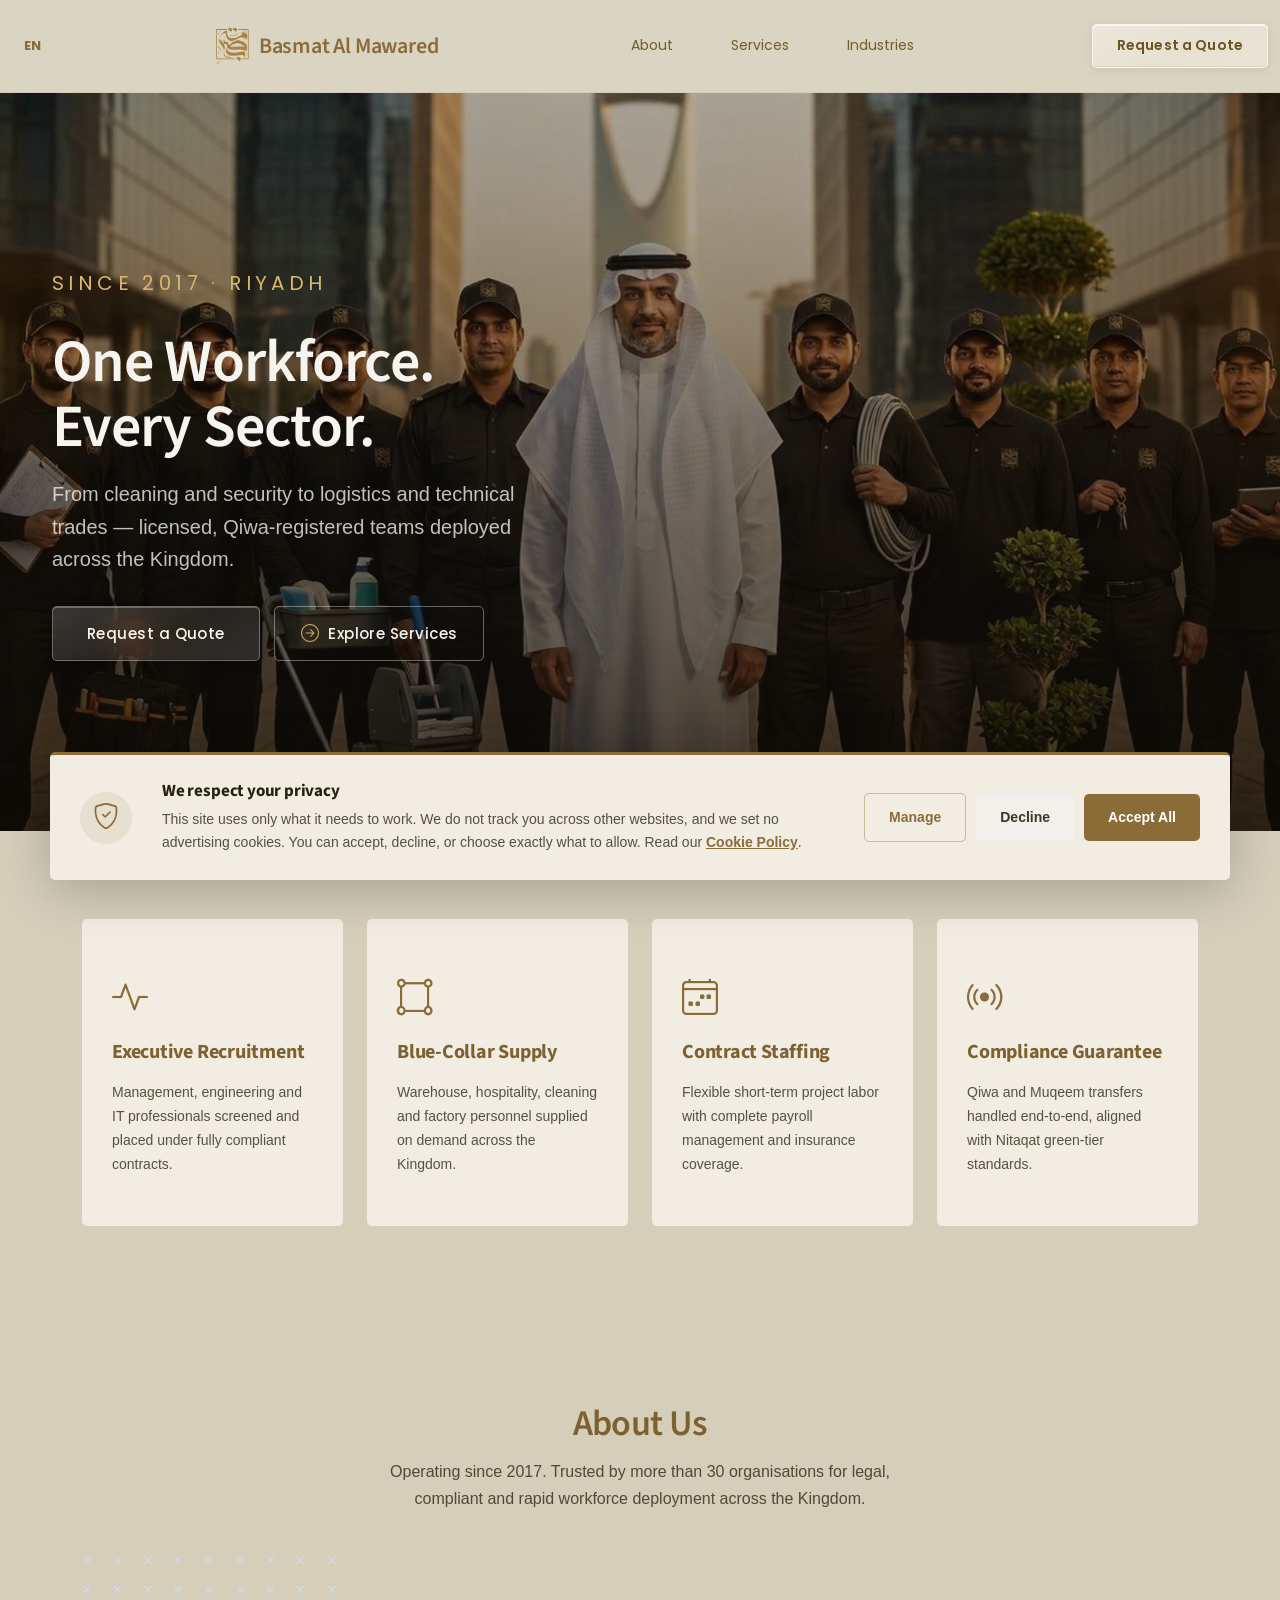
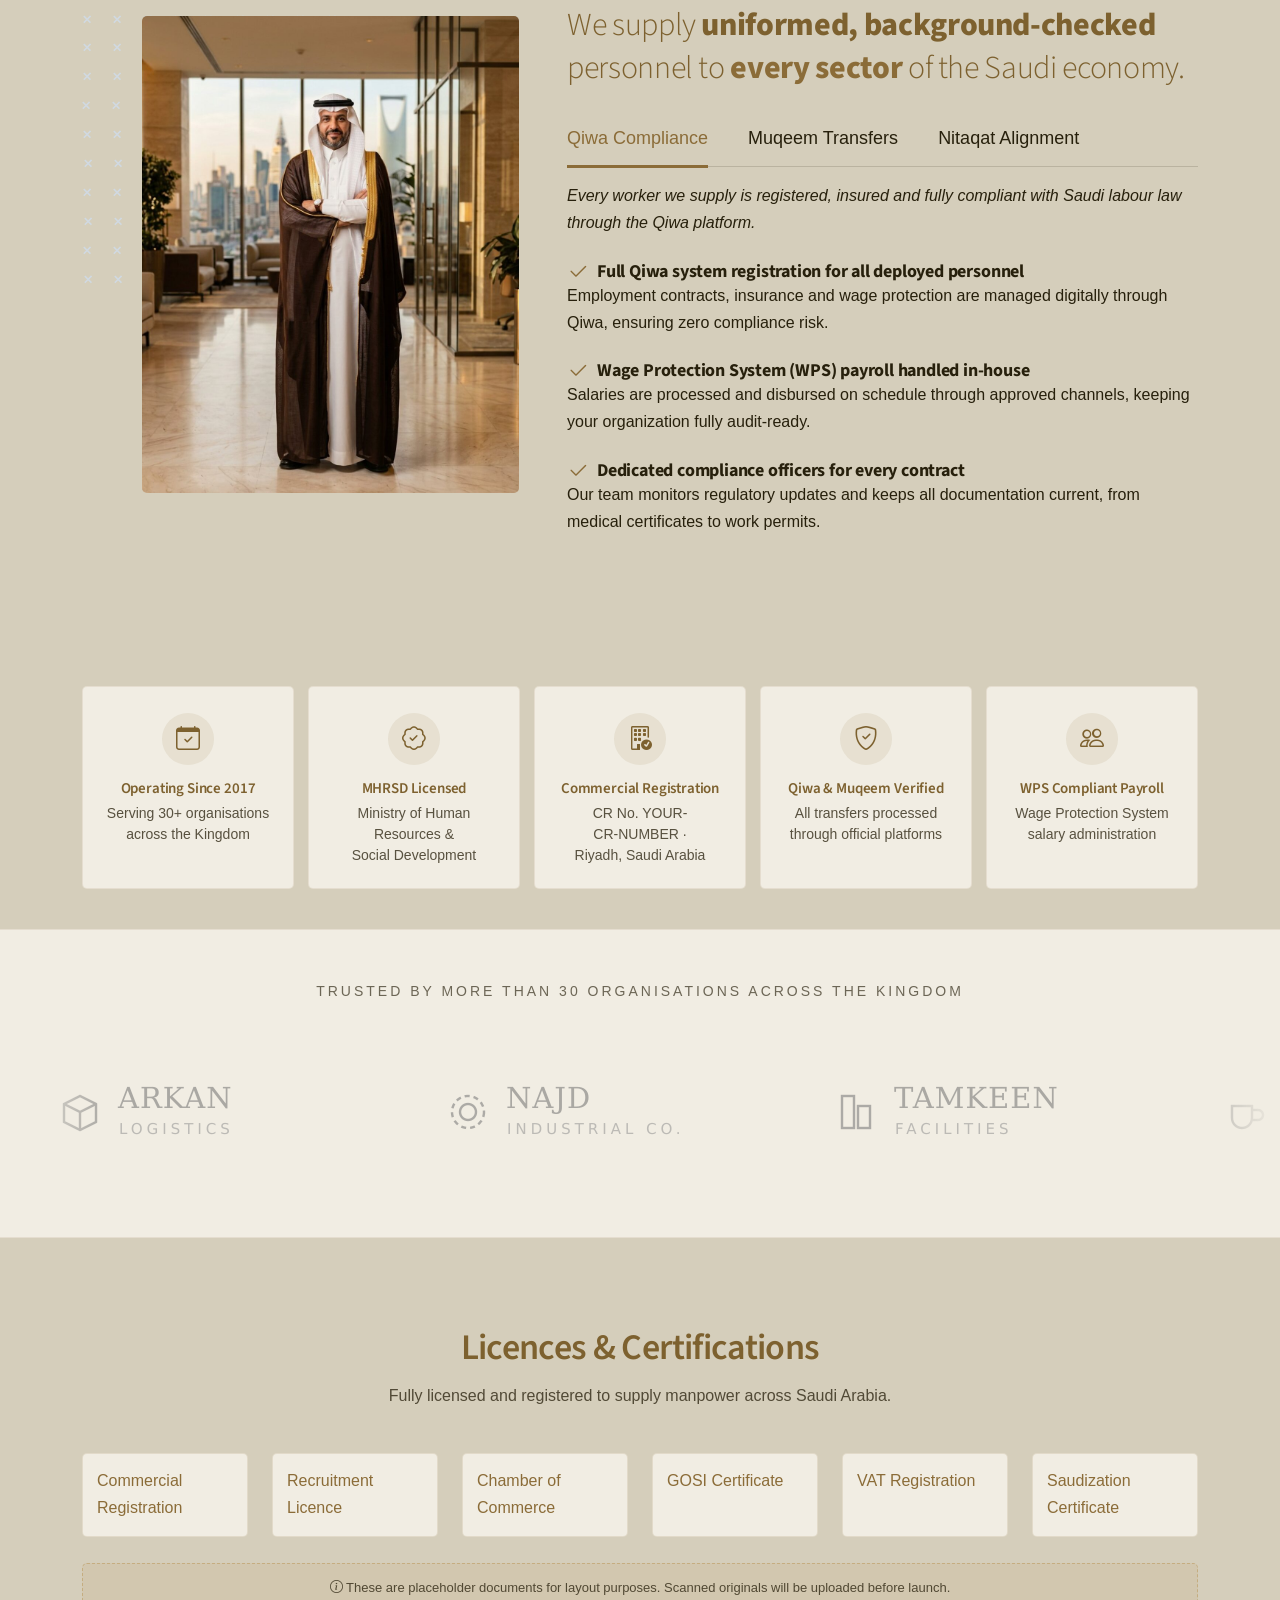
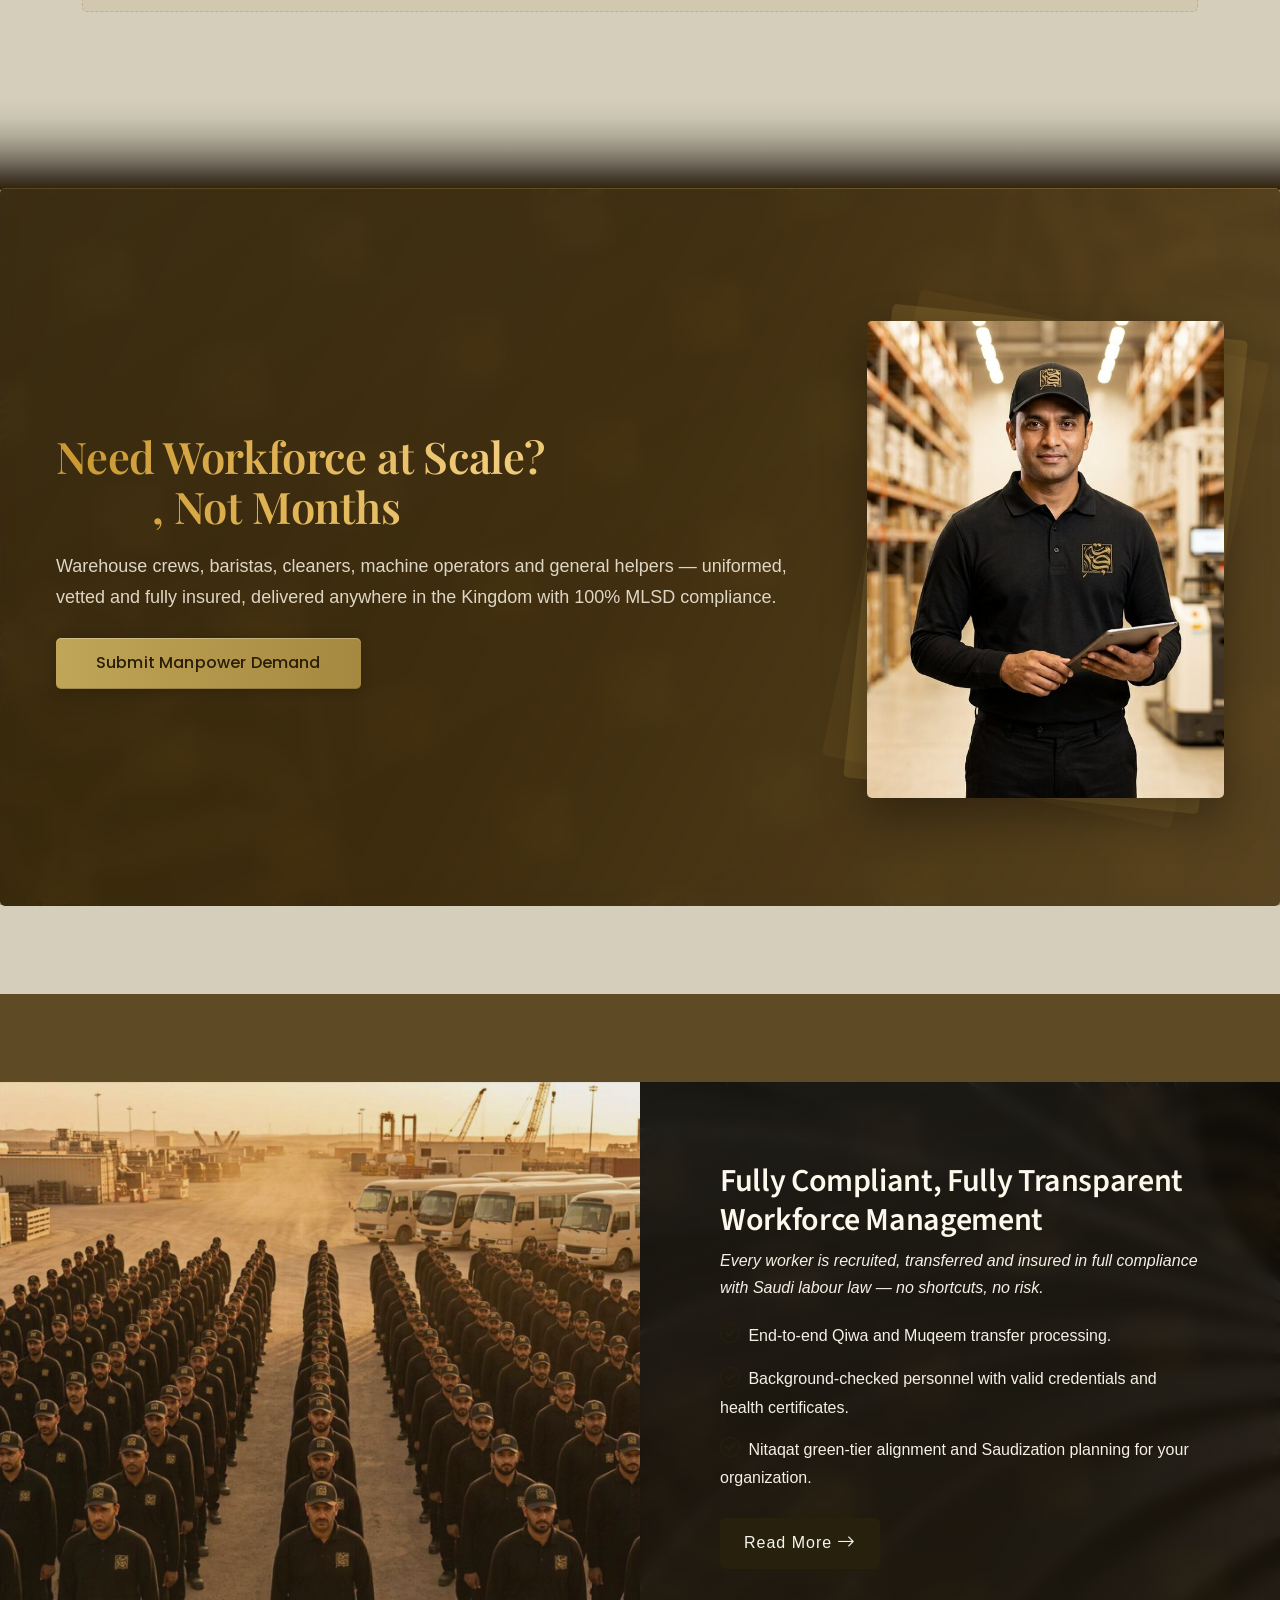
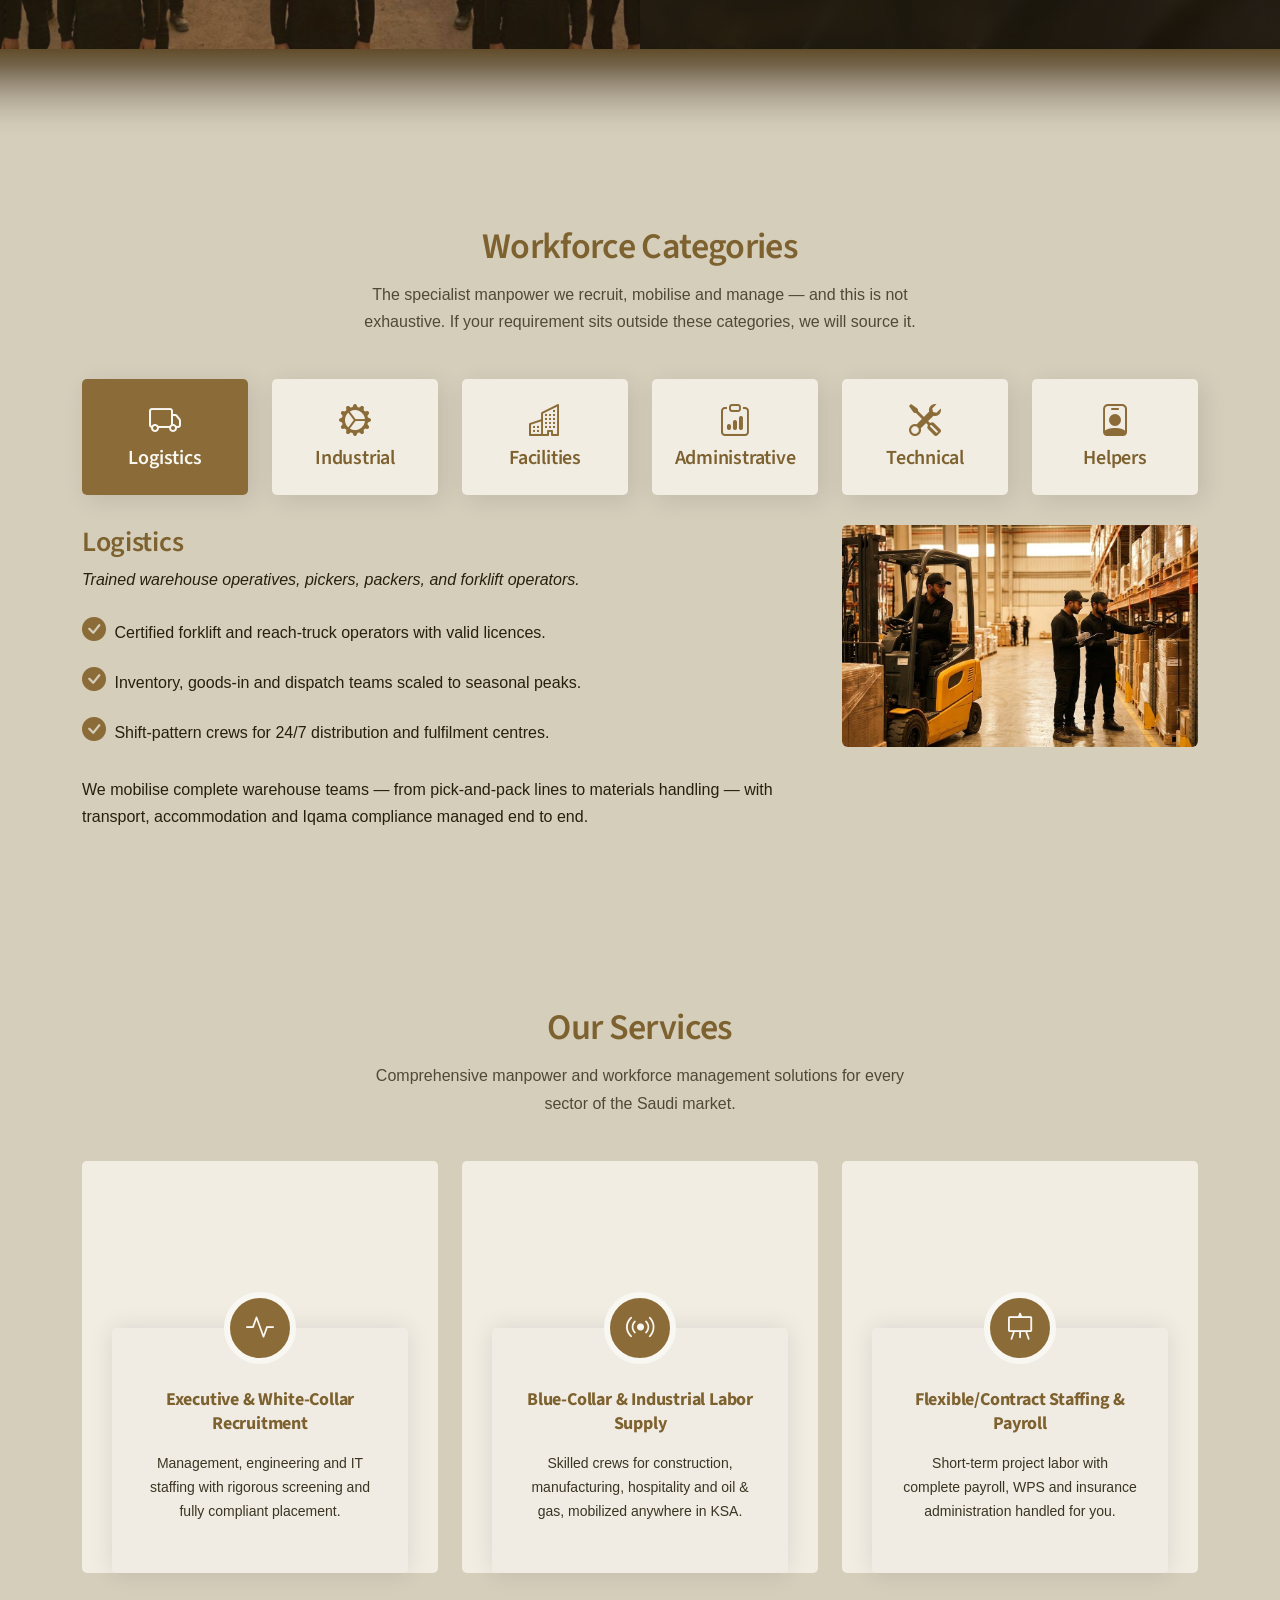
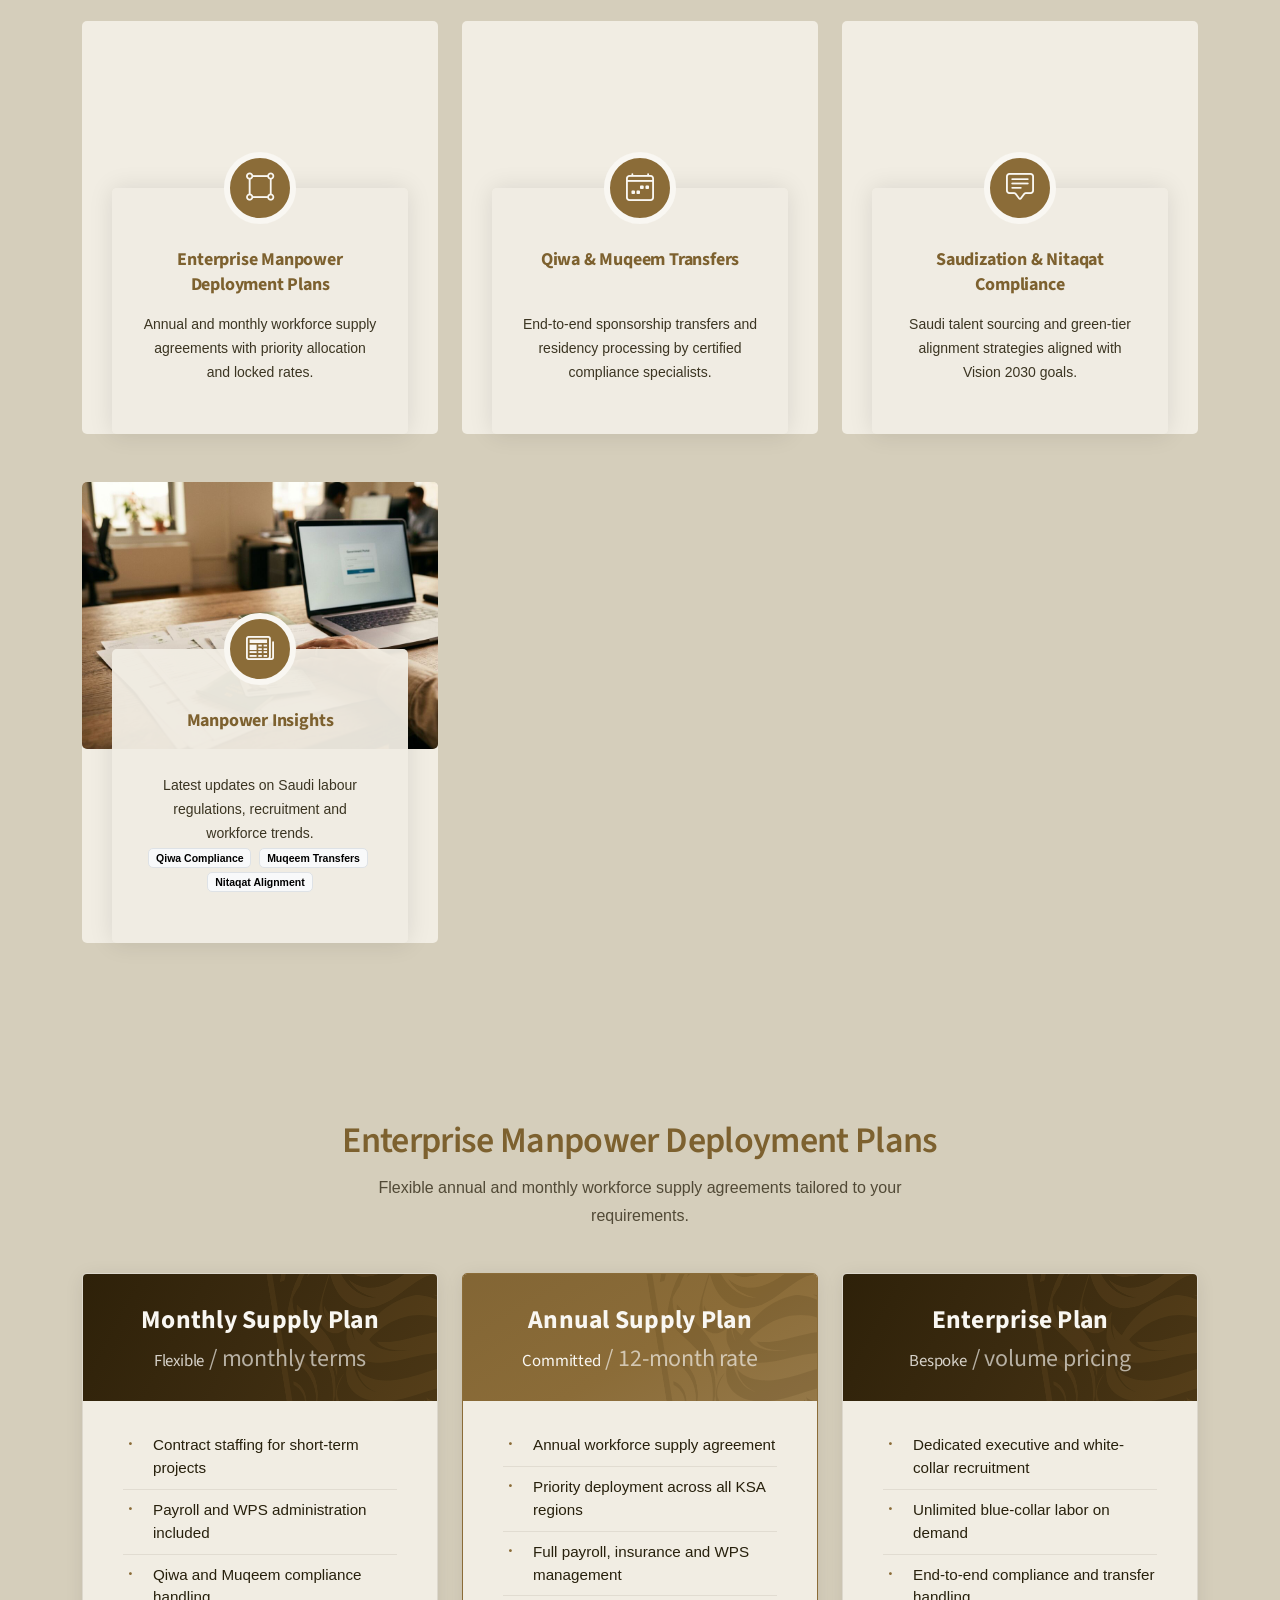
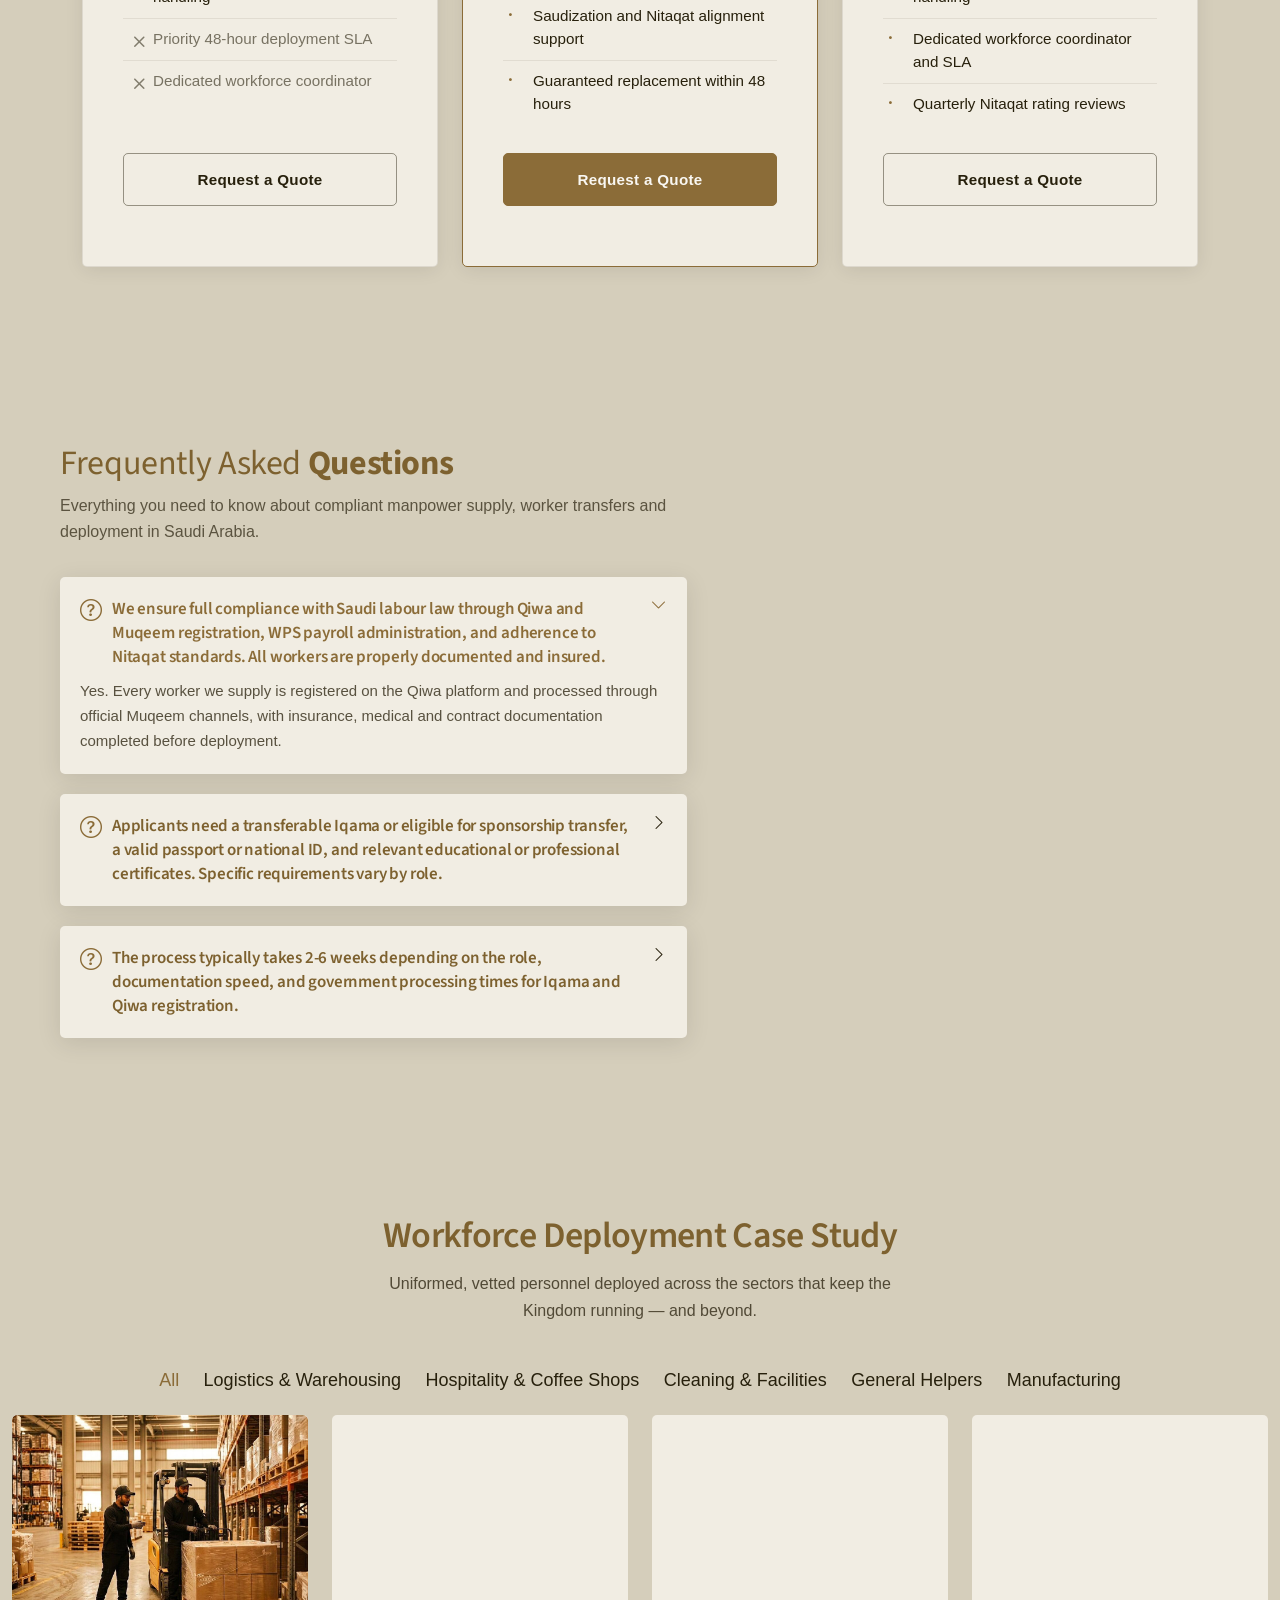
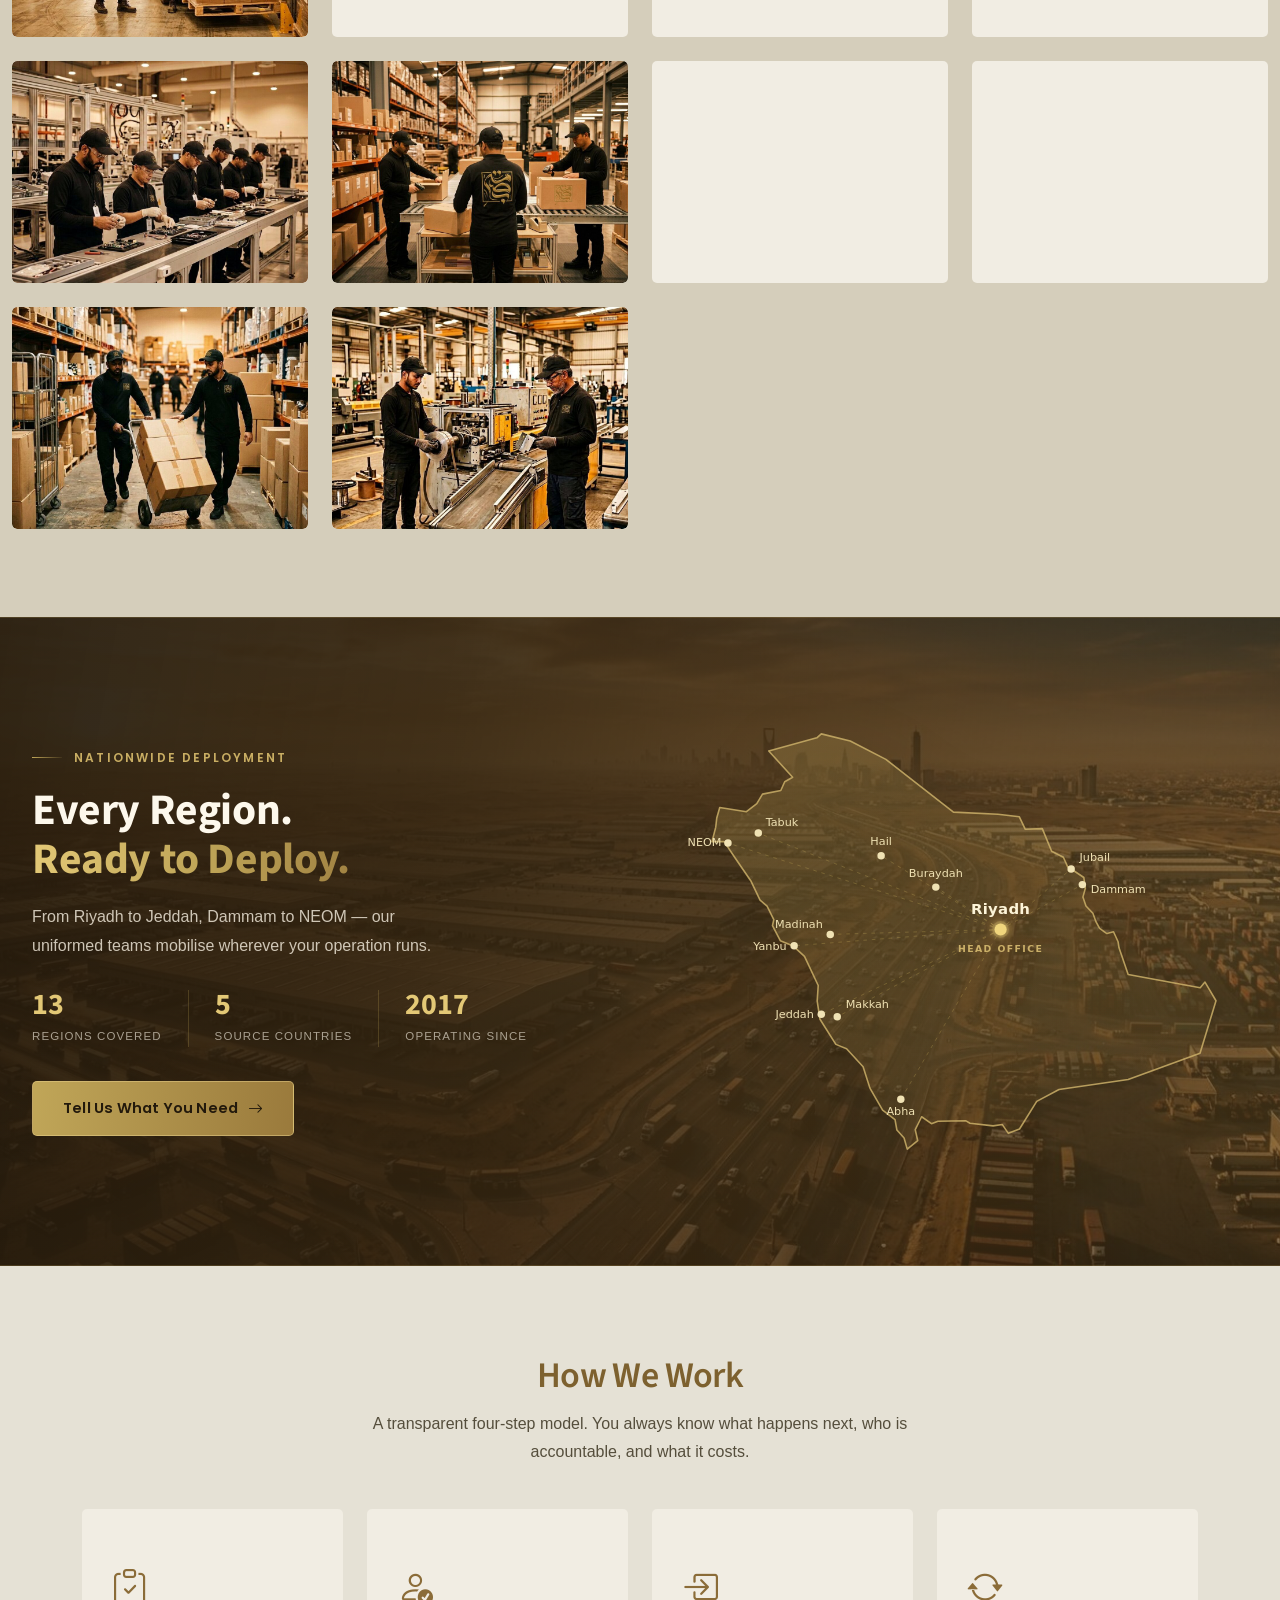
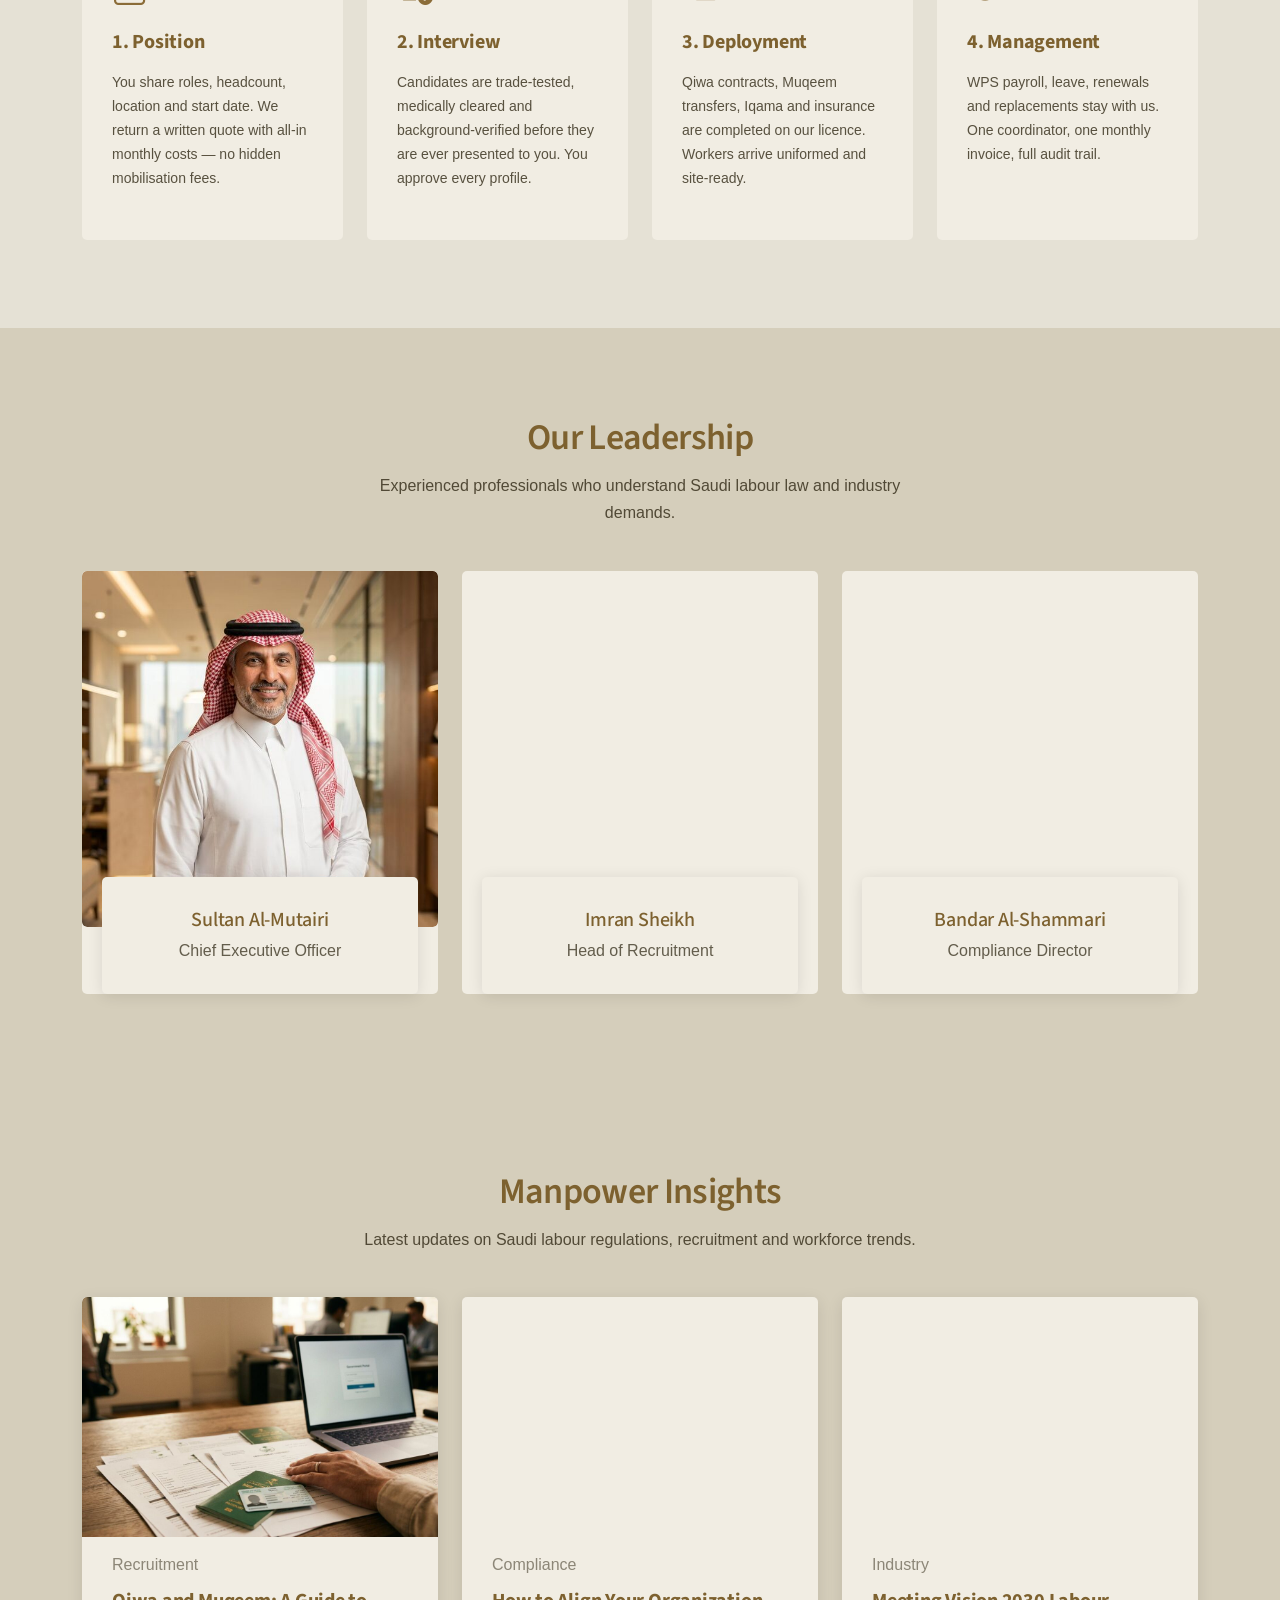
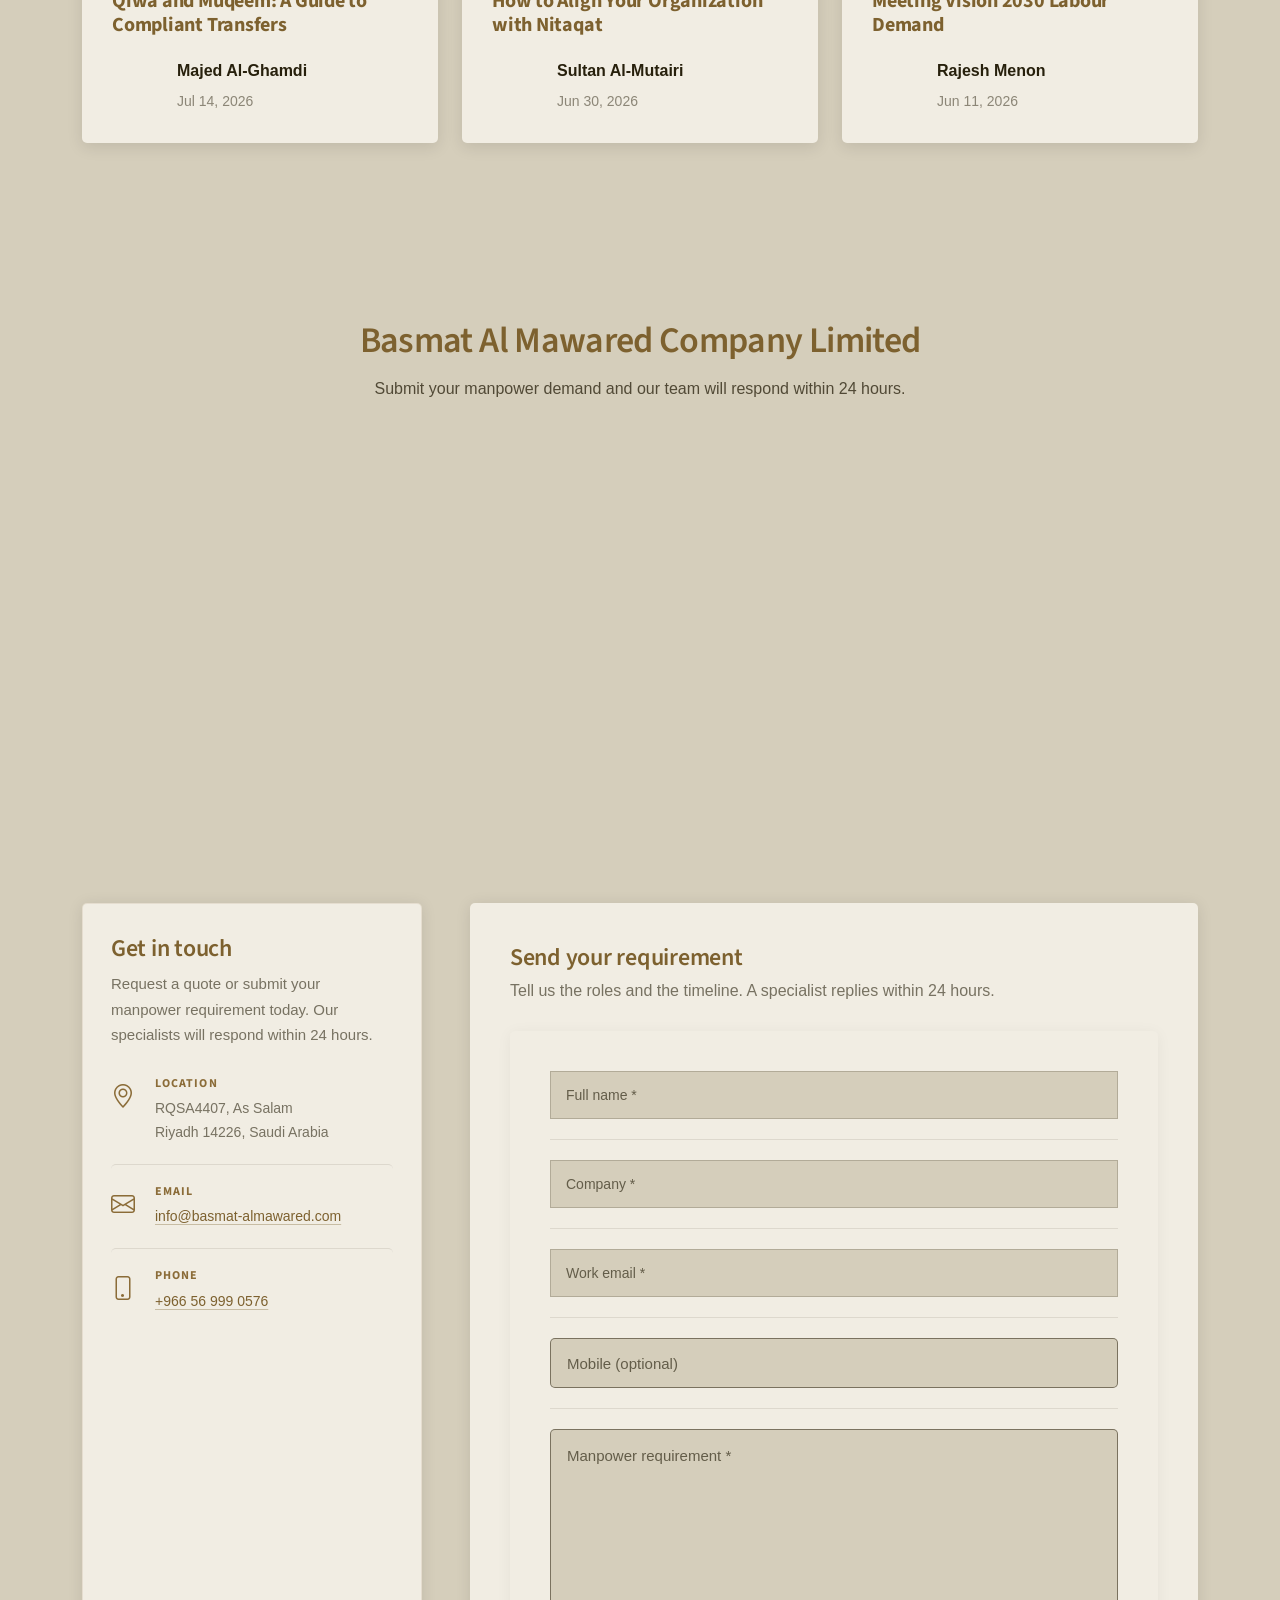
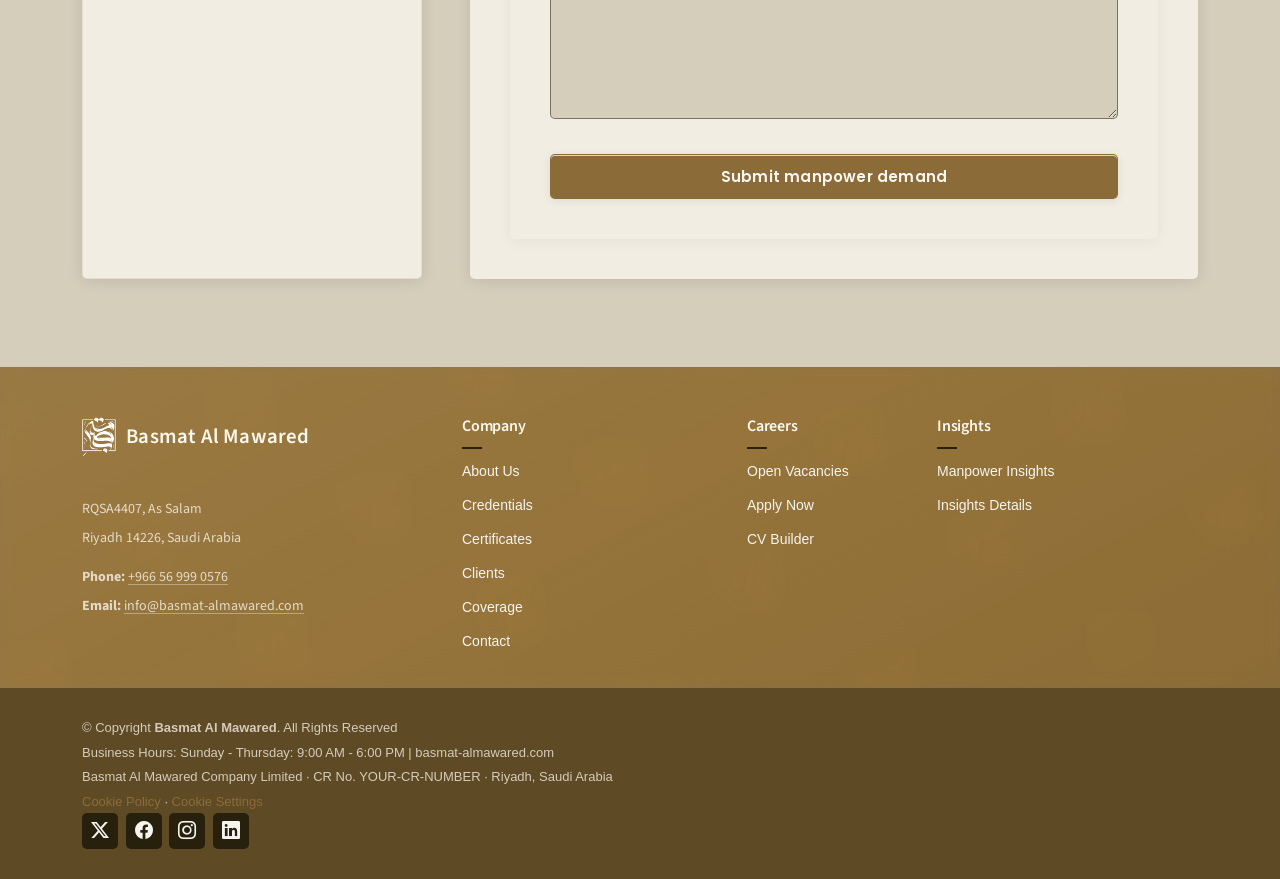
==== commit b6cb1dfb: "Lang toggle last in mobile drawer, i18n.js ?v=72" ====
--- a/index.html
+++ b/index.html
@@ -1754,7 +1754,7 @@
   <script src="assets/js/cookie-consent.js"></script>
   <script src="assets/js/forms-static.js?v=70"></script>
 
-<script src="assets/js/i18n.js?v=71"></script>
+<script src="assets/js/i18n.js?v=72"></script>
 </body>
 
 </html>
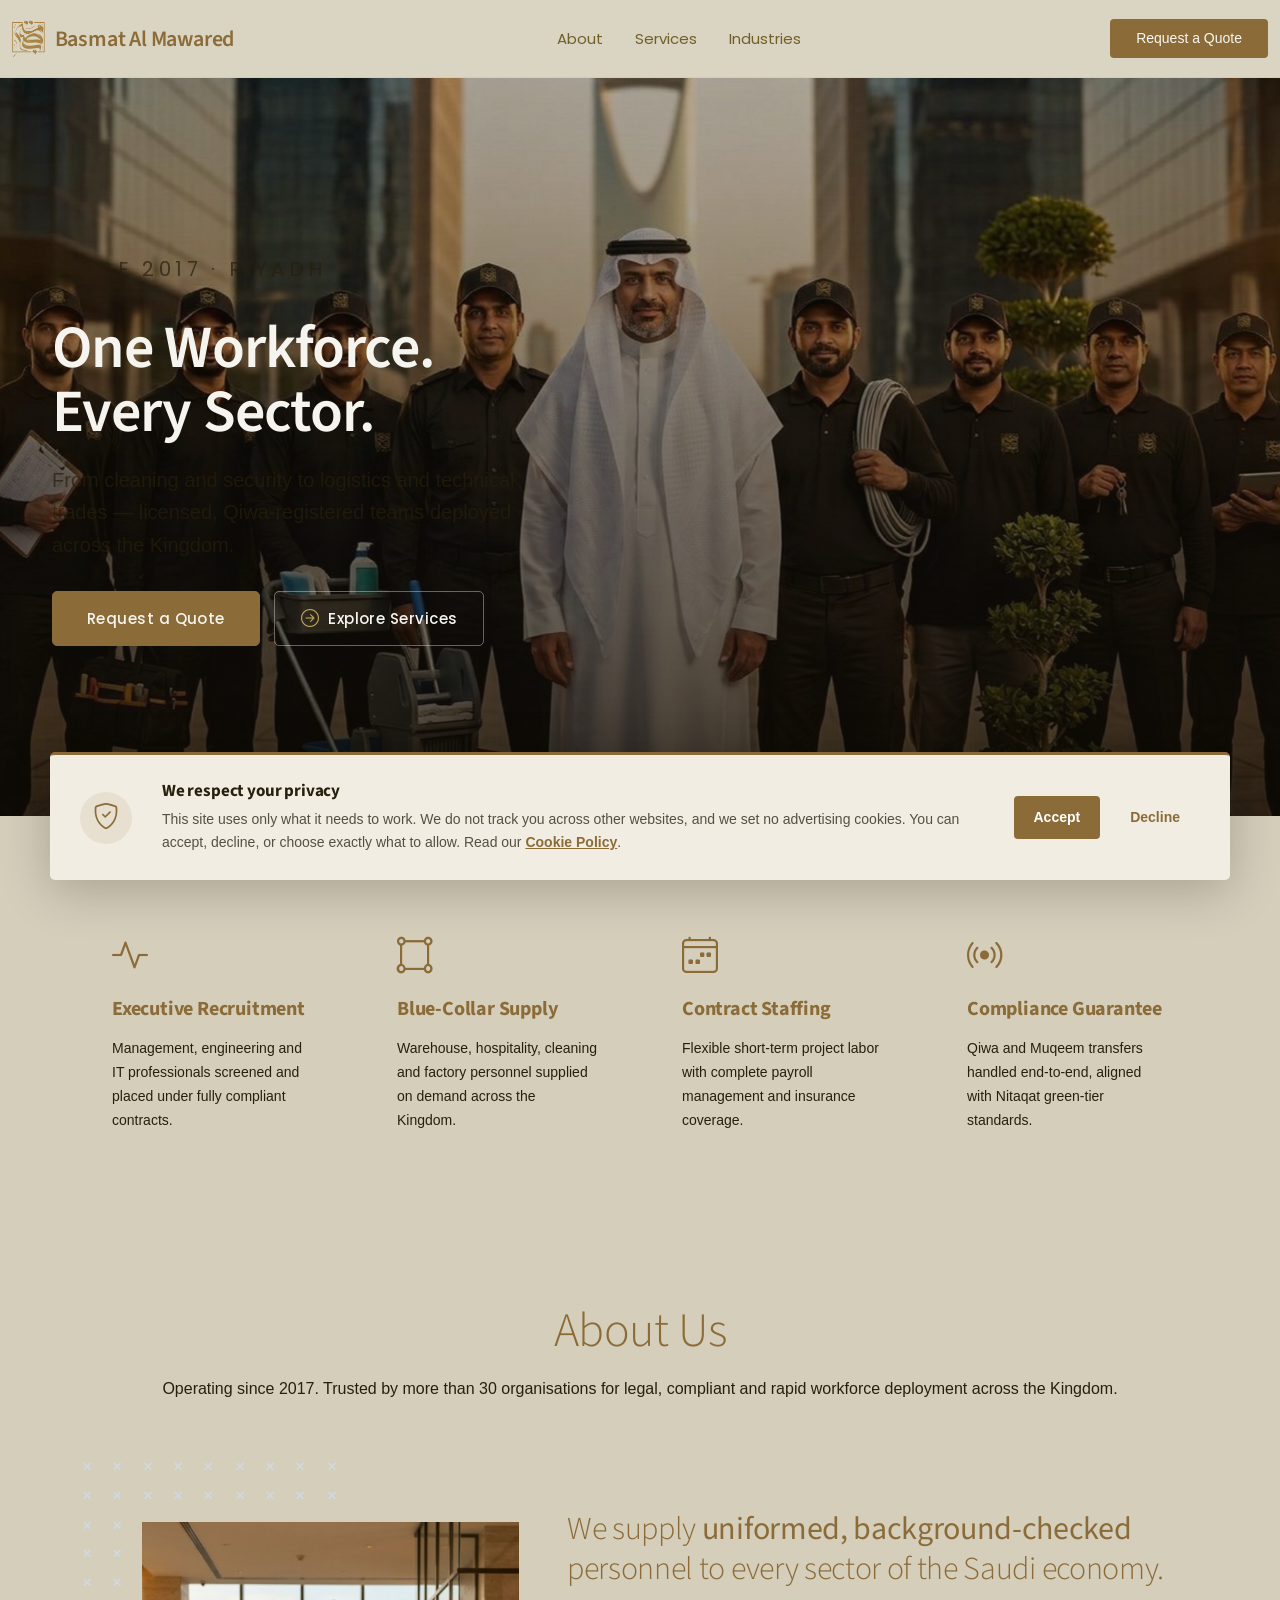
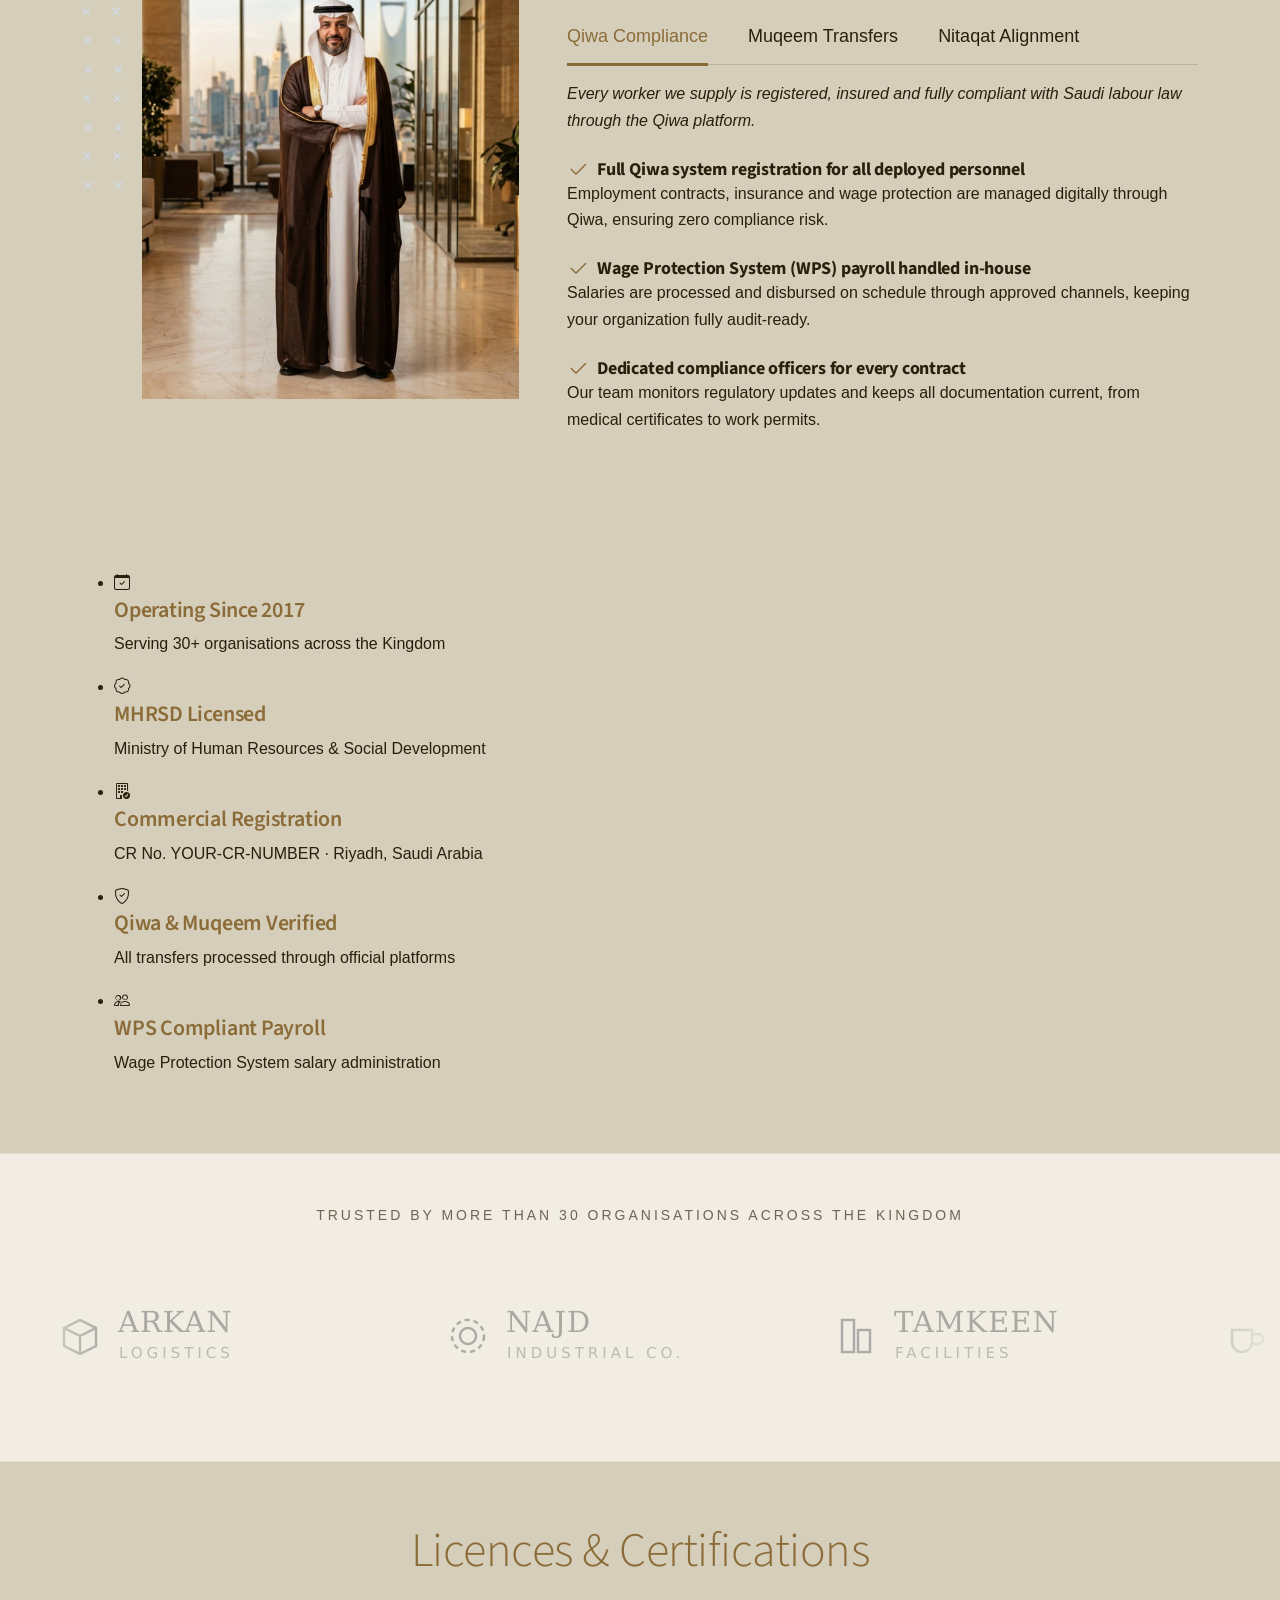
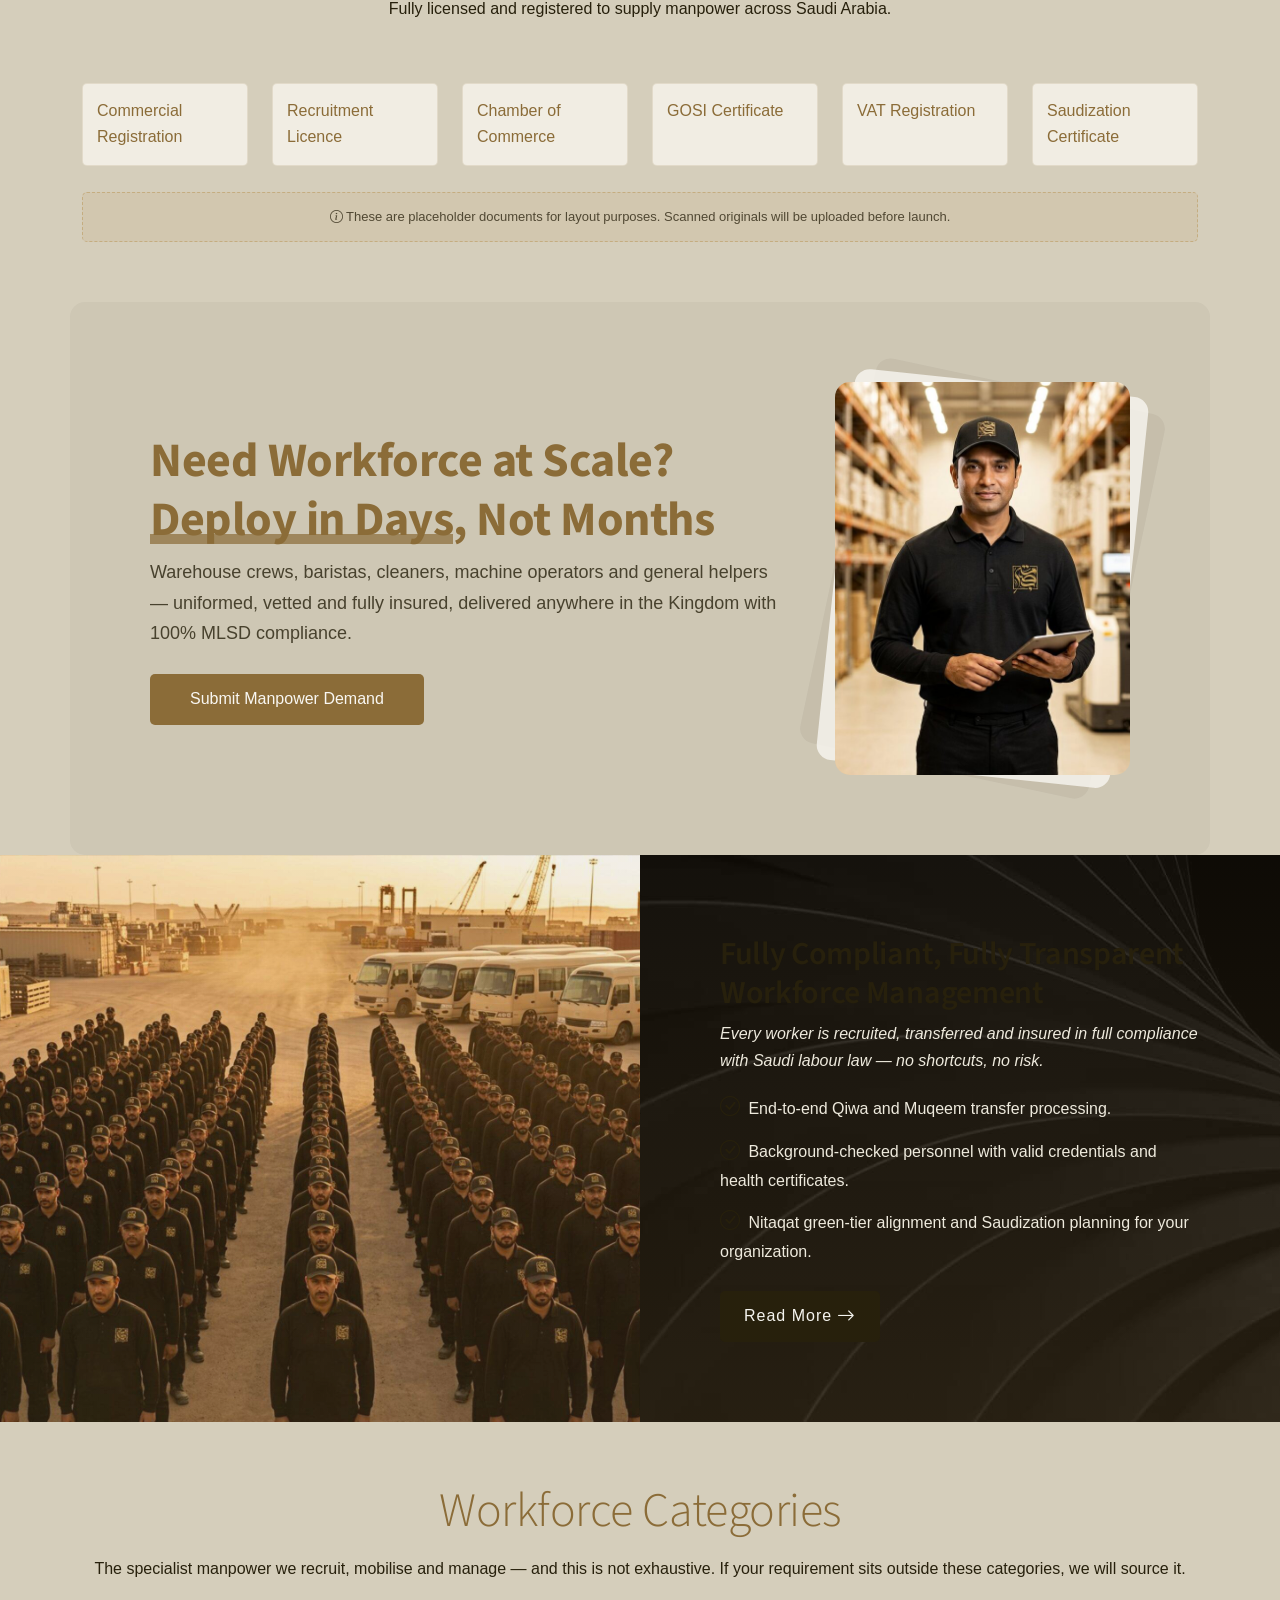
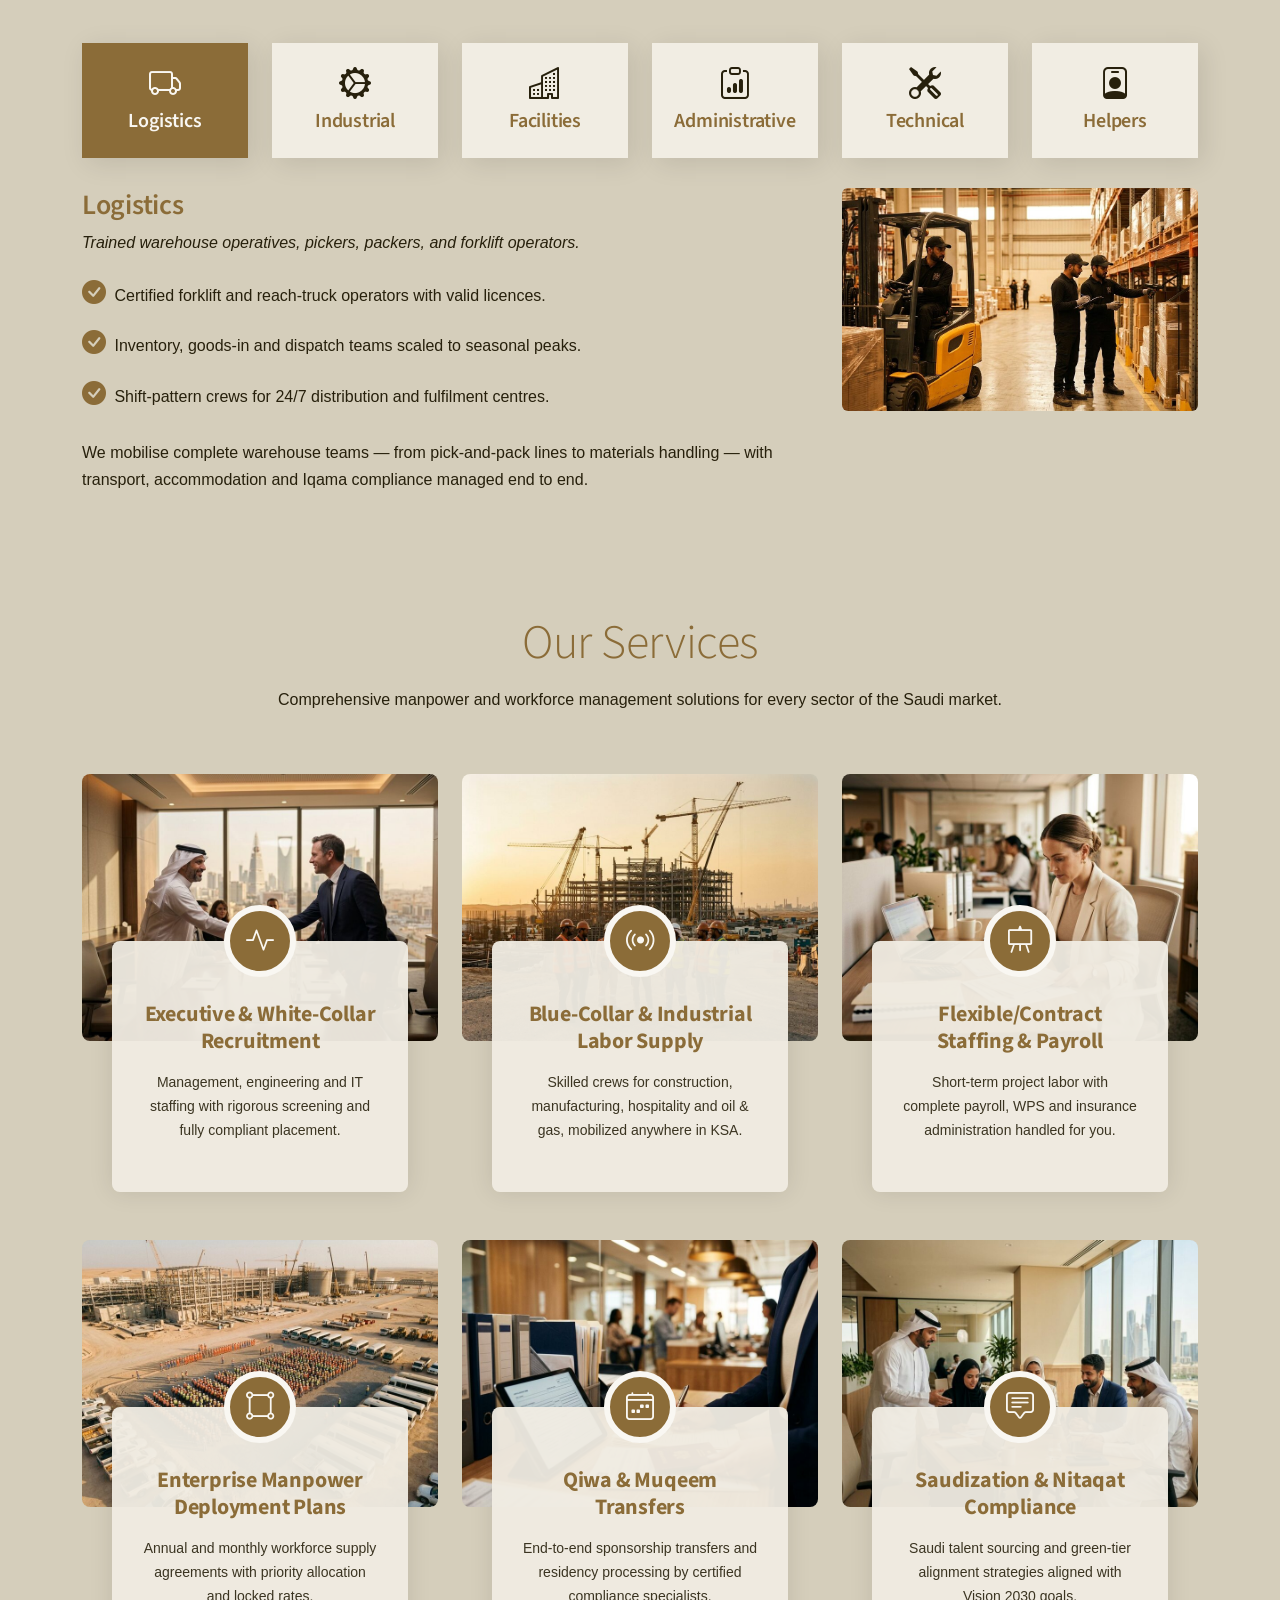
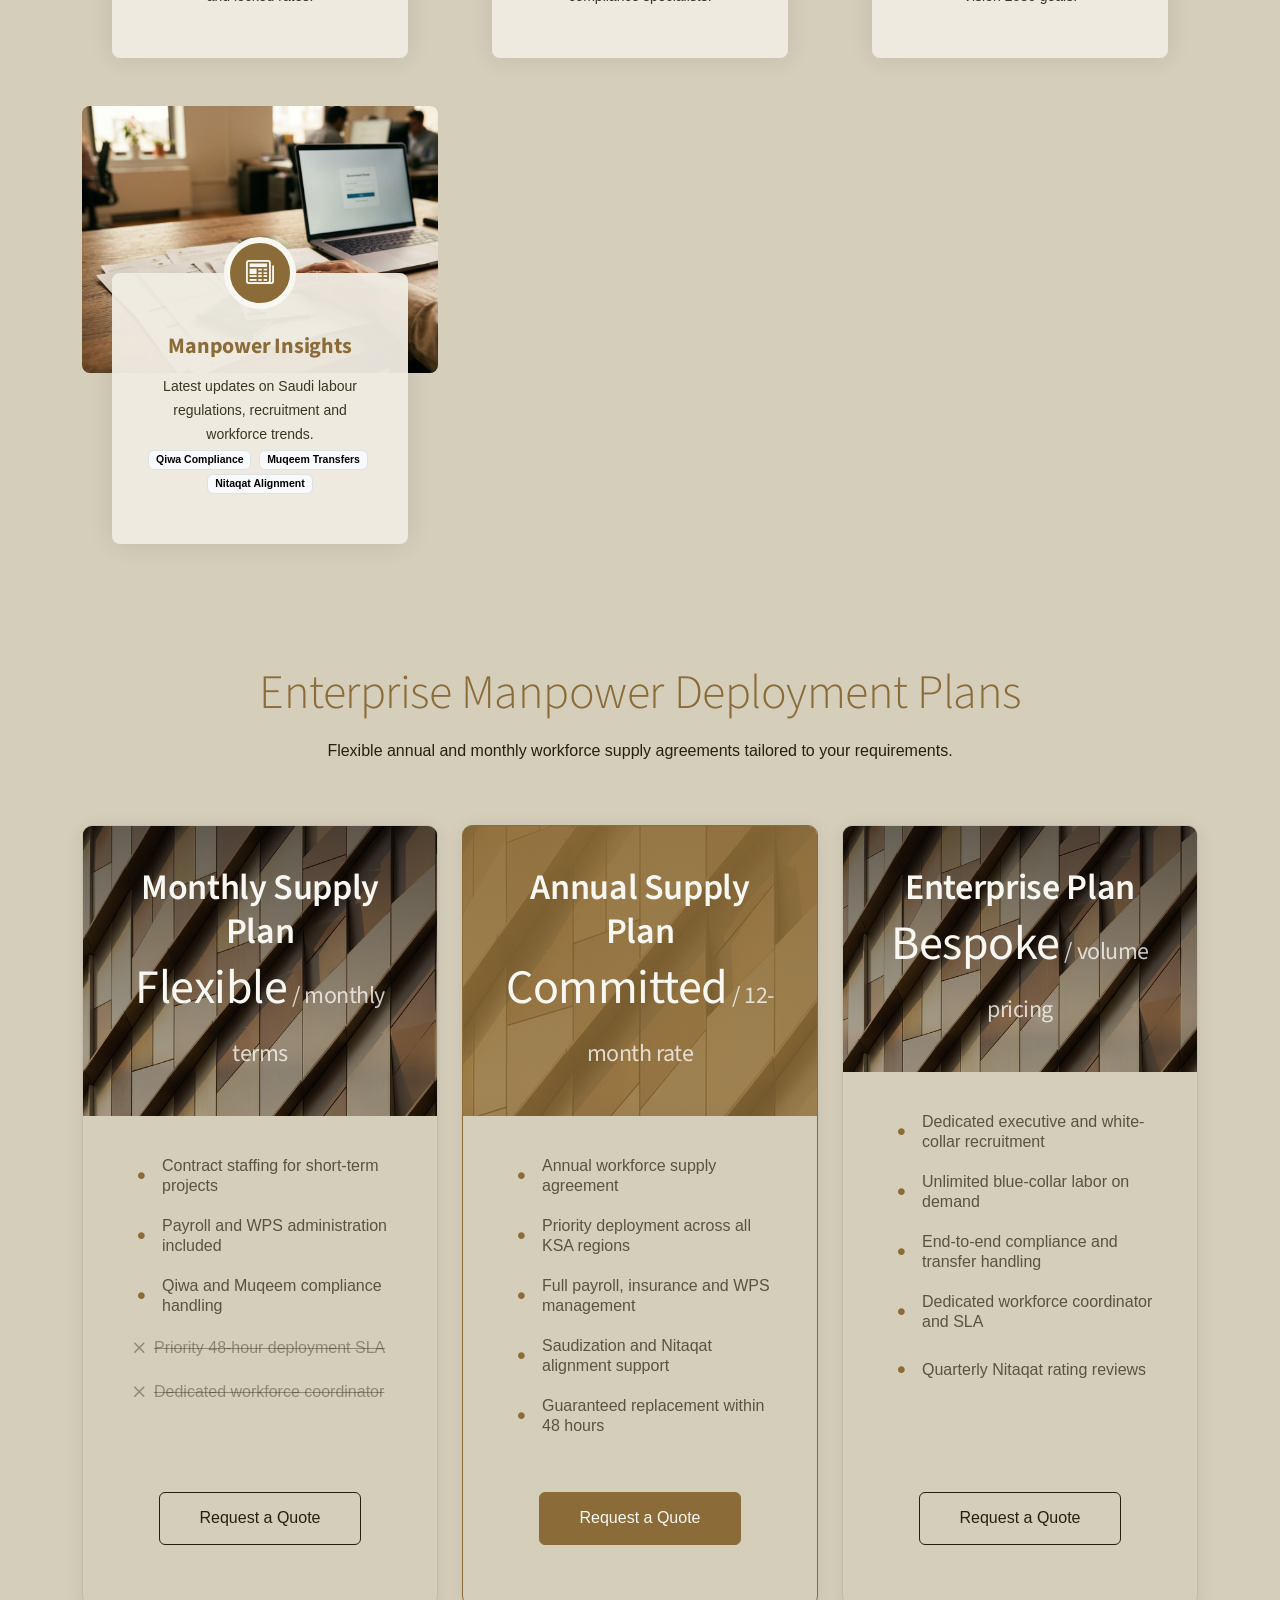
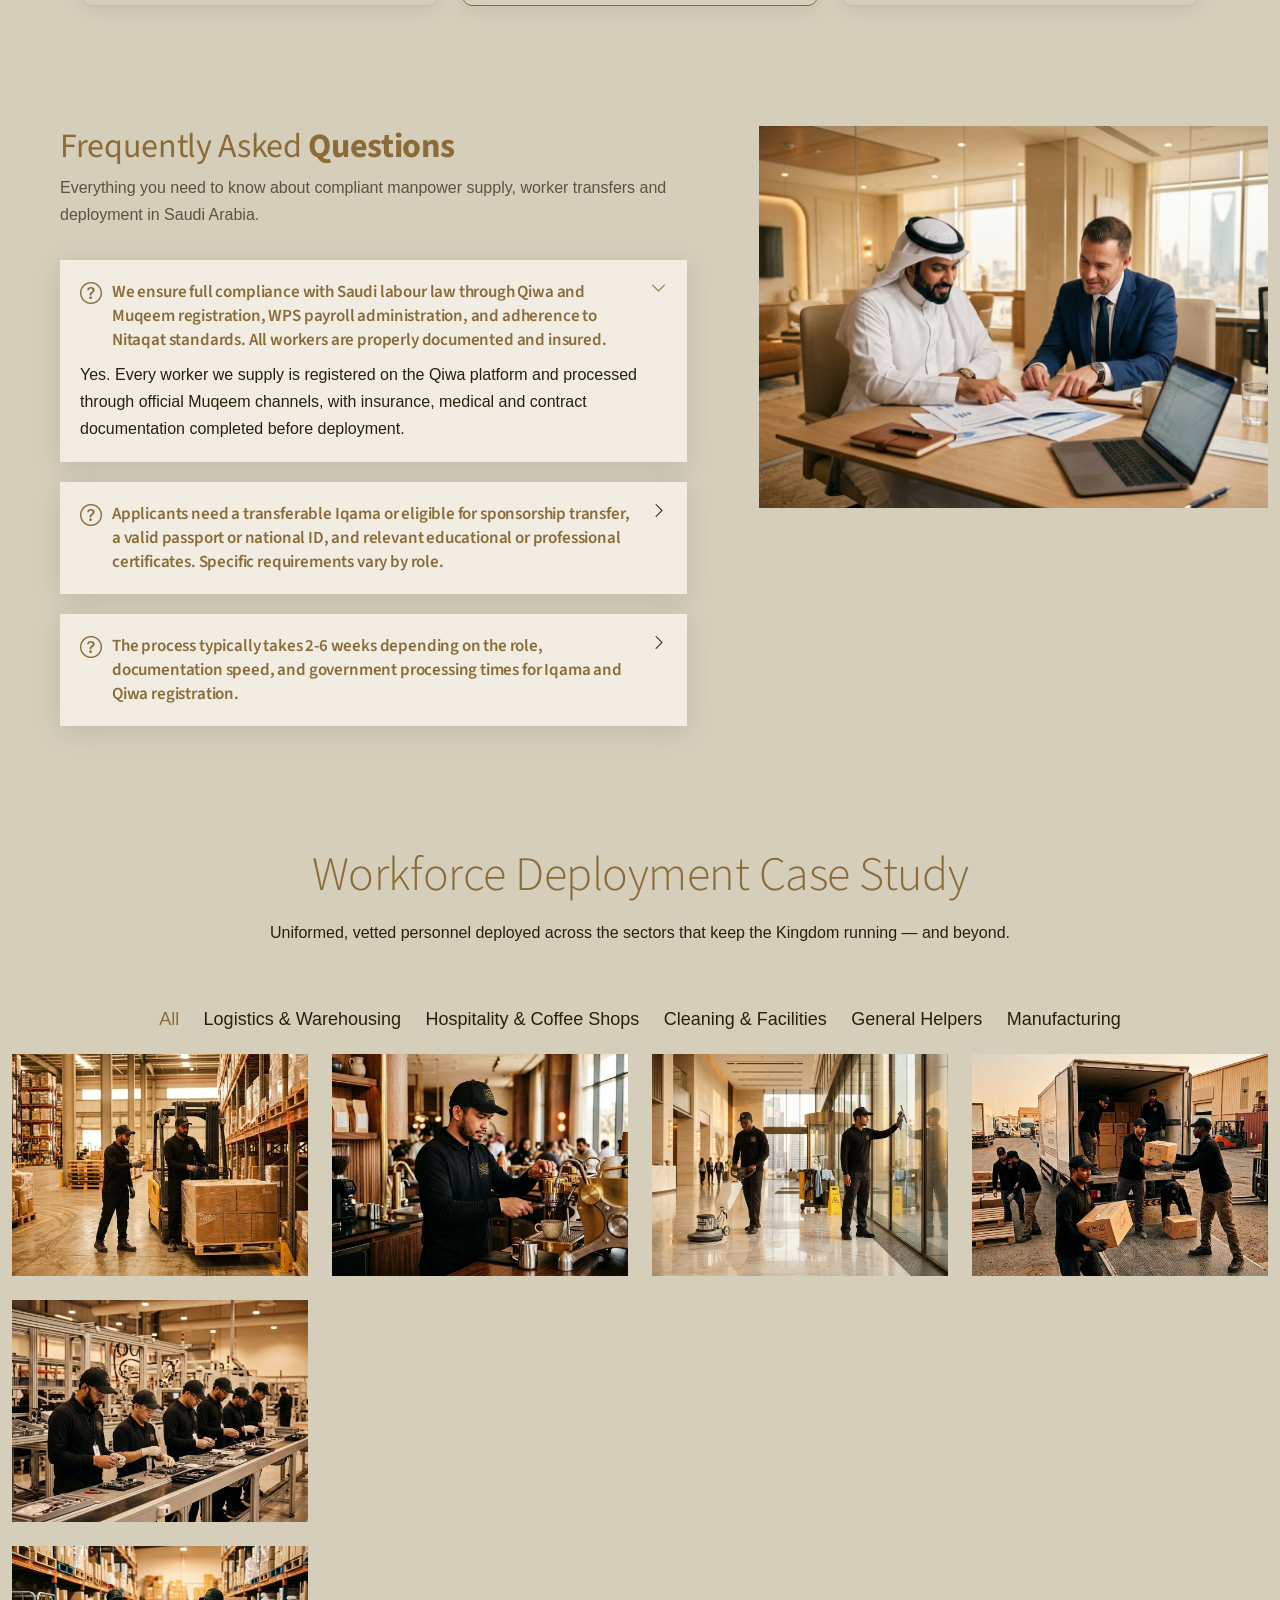
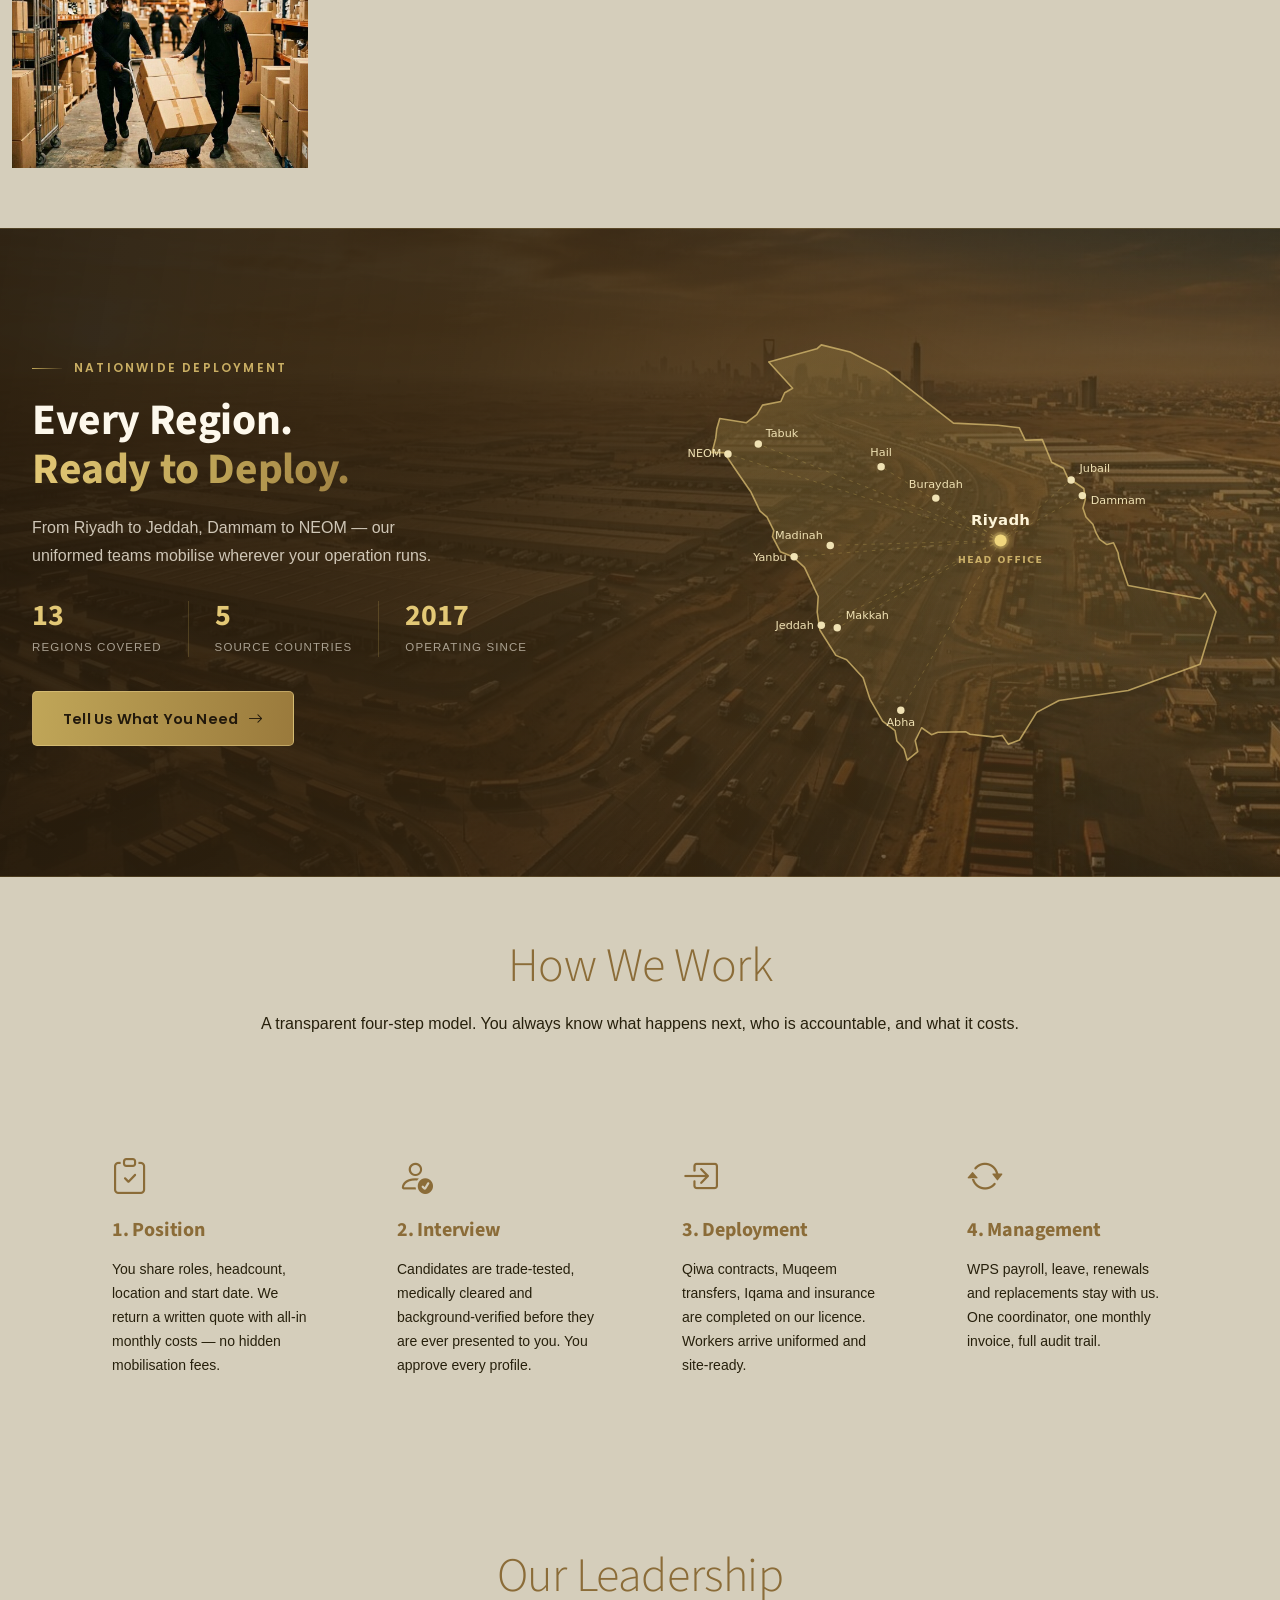
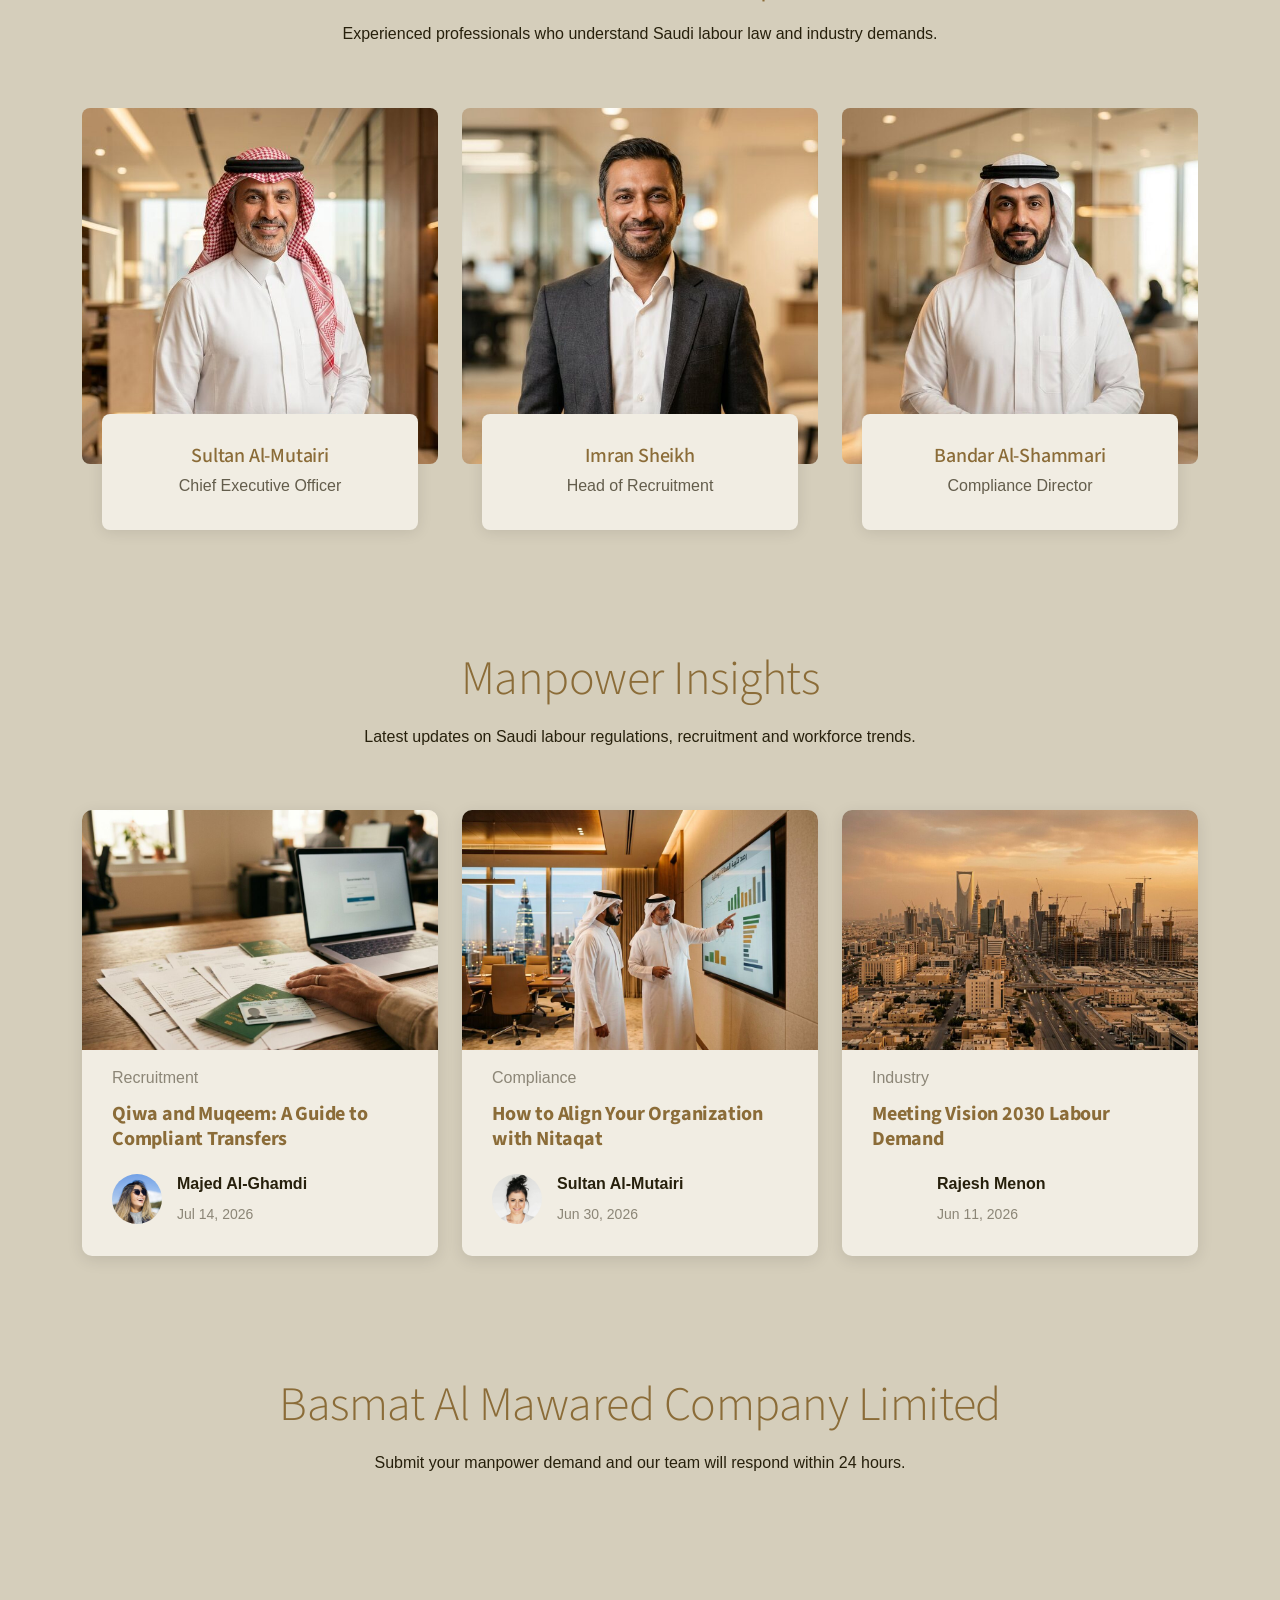
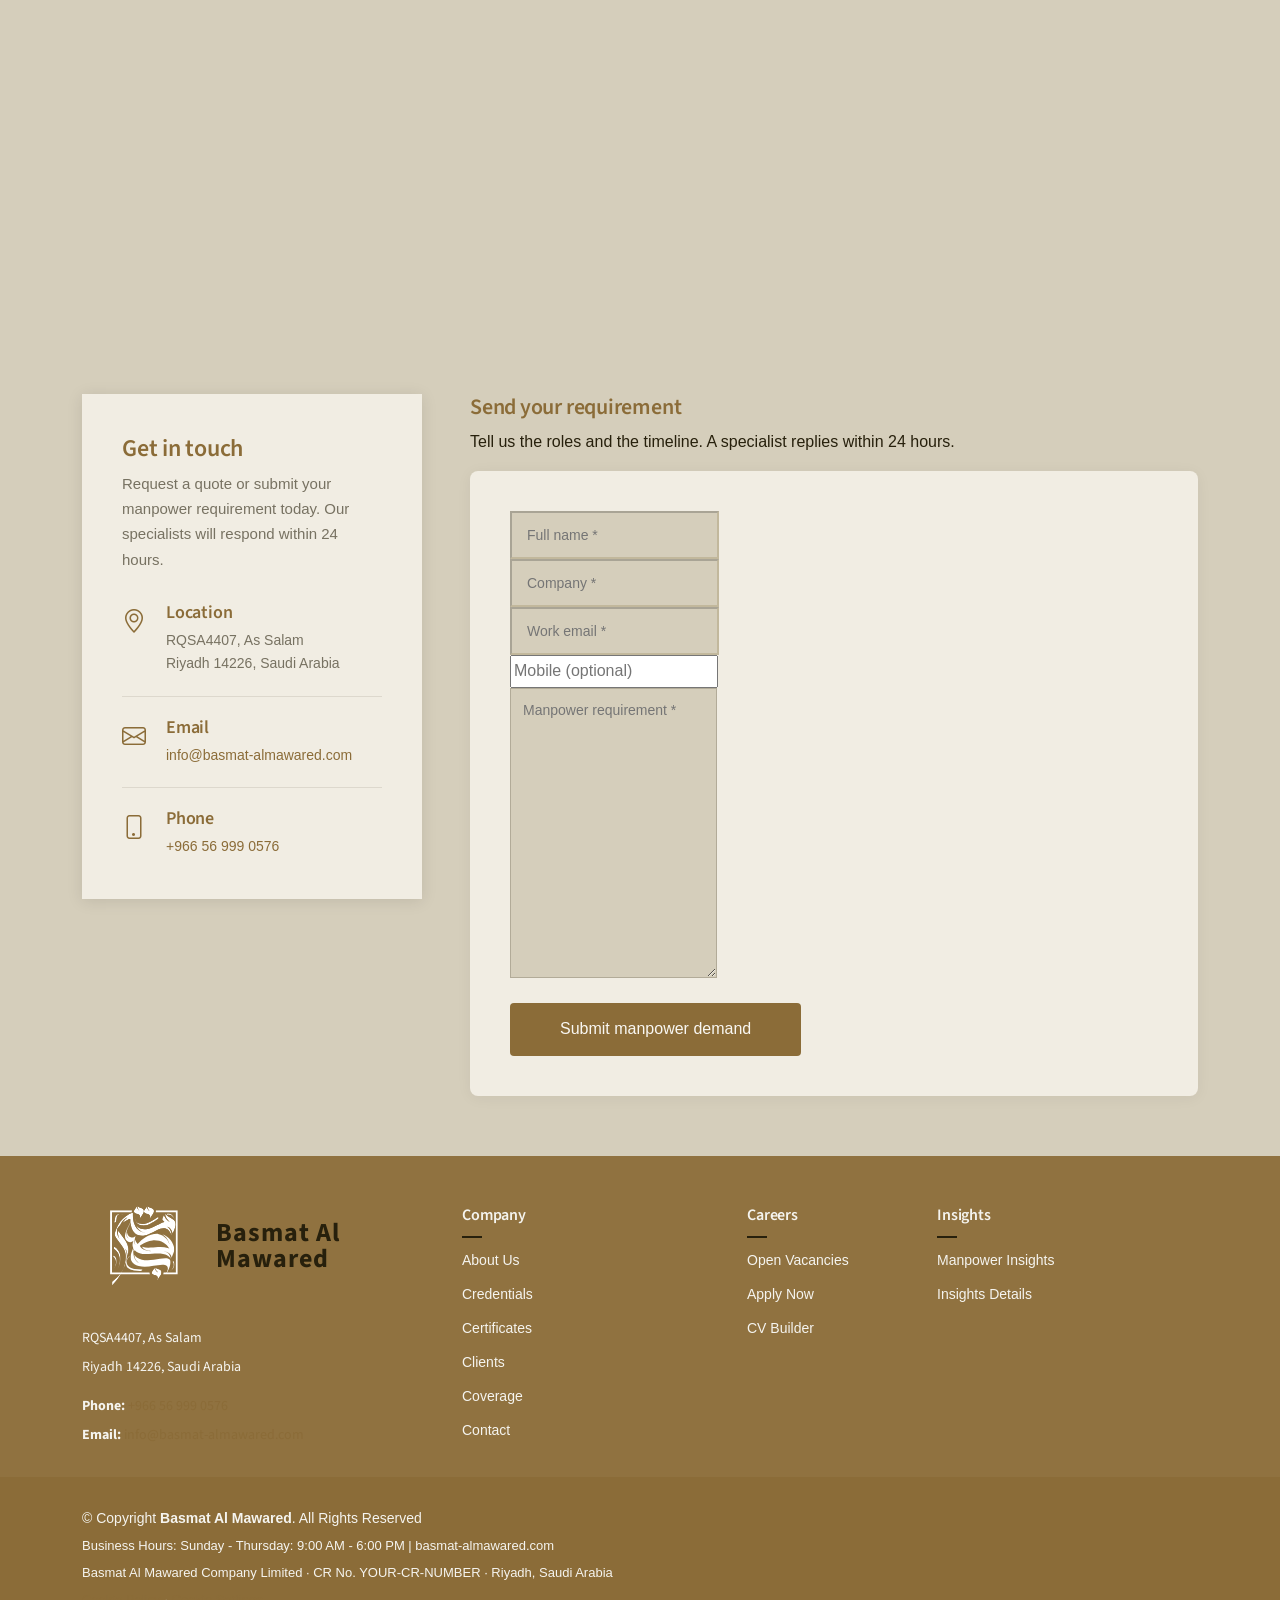
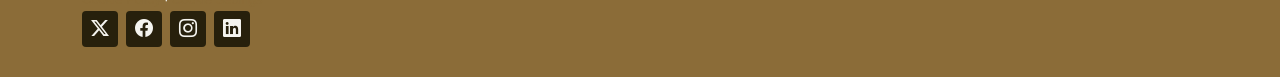
==== commit fb02f01a: "Further minimalistic refinements: cookie consent, button transitions, i18n cleanup - Delete assets/i" ====
--- a/index.html
+++ b/index.html
@@ -1757,4 +1757,4 @@
 <script src="assets/js/i18n.js?v=72"></script>
 </body>
 
-</html>+</html>
--- a/assets/css/cookie.css
+++ b/assets/css/cookie.css
@@ -100,31 +100,25 @@
 .bam-cc-accept {
   background: var(--color-brand, #8b6c38);
   color: #fff;
-}
-
-.bam-cc-accept:hover {
-  background: #755a2d;
-}
+  padding: 10px 20px;
+  font-size: var(--fs-sm);
+  font-weight: 600;
+  border-radius: 4px;
+}
+.bam-cc-accept:hover { background: color-mix(in srgb, var(--color-brand), black 25%); }
 
 .bam-cc-reject {
-  background: #f2f0ea;
-  color: #3b3626;
-}
-
-.bam-cc-reject:hover {
-  background: #e6e2d7;
-}
-
-.bam-cc-manage {
   background: transparent;
   color: var(--color-brand, #8b6c38);
-  border: 1px solid color-mix(in srgb, var(--color-brand, #8b6c38), transparent 60%);
-}
-
-.bam-cc-manage:hover {
-  border-color: var(--color-brand, #8b6c38);
-  background: color-mix(in srgb, var(--color-brand, #8b6c38), transparent 94%);
-}
+  padding: 10px 20px;
+  font-size: var(--fs-sm);
+  font-weight: 600;
+  border: 1px solid color-mix(var(--color-brand), transparent 60%);
+  border-radius: 4px;
+}
+.bam-cc-reject:hover { background: color-mix(var(--color-brand), transparent 90%); }
+
+/* Manage button removed — preferences access via cookie-policy.html link only */
 
 @media (max-width: 991px) {
   .bam-cc-inner {
--- a/assets/css/refinements.css
+++ b/assets/css/refinements.css
@@ -3,7 +3,6 @@
  *
  * WHY THIS FILE EXISTS
  * The custom stylesheets had grown 29 different font sizes (including
- * half-pixel values like 12.5px and 13.5px), 11 different muted-grey text
  * colours, and both #fff and #ffffff. That is what reads as "multiple
  * colours and inconsistent text sizes" on screen.
  *
@@ -162,12 +161,10 @@
 
 @media (max-width: 1199px) {
   .header .logo { --logo-h: 34px; }
-}
 
 @media (max-width: 575px) {
   .header .logo { --logo-h: 30px; }
   .header .logo .sitename { font-size: calc(var(--logo-h) * 0.52); }
-}
 
 /* Nav sits on the same optical line as the lockup */
 .header .navmenu > ul > li > a {
@@ -316,17 +313,11 @@
    3. BUTTONS — were four different paddings and three radii
    ========================================================= */
 
-.btn-brand,
-.btn-brand-outline,
-.btn-getstarted,
-.php-email-form button[type="submit"] {
-  font-family: var(--nav-font);
-  font-size: var(--fs-base);
-  /* Weight, letter-spacing, radius, colour and transition now come from the
-     GLASS BUTTON SYSTEM at the end of this file. Only the metrics that the
-     glass block does not set are kept here. Leaving border-radius: 4px in
-     place would have fought the 5px there for no reason. */
-  padding: 12px 30px;
+/* Glass button system — unified sizes, one transition */
+.btn-primary,
+.btn-secondary,
+.btn-small {
+  transition: all 150ms ease-in-out;
 }
 
 .btn-brand:hover,
@@ -400,7 +391,6 @@
   .header .btn-getstarted:focus {
     background: #ece9e0;
   }
-}
 
 /* The header CTA used to be hidden from 1199px down on the homepage, on the
    grounds that the hero repeats a "Request a Quote" button at those widths.
@@ -581,7 +571,6 @@
 @keyframes fadeIn {
   from { opacity: 0; transform: translateY(8px); }
   to   { opacity: 1; transform: none; }
-}
 
 .features .tab-pane.active {
   animation: fadeIn 0.4s cubic-bezier(0.22, 1, 0.36, 1);
@@ -597,7 +586,6 @@
     animation: none !important;
   }
   .features .tab-pane.active { animation: none; }
-}
 
 /* =========================================================
    RADIUS — one scale, applied everywhere
@@ -985,7 +973,6 @@
   .contact .php-email-form .col-md-6 + .col-md-6 .form-control {
     margin-top: 0;
   }
-}
 
 /* Submit button: was a 4px square in a form of 0px squares, and sat full
    left. Matched to the site button treatment. */
@@ -1181,13 +1168,11 @@
   .call-to-action .container {
     padding: 84px 28px;
   }
-}
 
 @media (max-width: 575px) {
   .call-to-action .container {
     padding: 66px 20px;
   }
-}
 
 /* The rotated card stack behind the photo is the section's signature, so it
    stays. Radius aligned to the scale rather than the template's 15px.
@@ -1274,7 +1259,6 @@
     background-clip: text;
     -webkit-text-fill-color: transparent;
   }
-}
 
 .call-to-action .content h3 em {
   font-style: italic;
@@ -1308,7 +1292,6 @@
 
 @media (max-width: 575px) {
   .call-to-action .content h3 { letter-spacing: 0; }
-}
 
 /* =========================================================
    TWO BROKEN TOKENS IN main.css
@@ -1548,7 +1531,6 @@
     right: -10%;
     top: -38%;
   }
-}
 
 /* =========================================================
    INVALID FIELD FEEDBACK
@@ -1685,13 +1667,11 @@
 
 @media (max-width: 1199px) {
   .credential-grid { grid-template-columns: repeat(3, 1fr); }
-}
 
 @media (max-width: 767px) {
   .credential-grid { grid-template-columns: repeat(2, 1fr); gap: 12px; }
   .credential-item { padding: 22px 12px 18px; }
   .credential-icon { width: 46px; height: 46px; font-size: 21px; }
-}
 
 @media (max-width: 420px) {
   .credential-grid { grid-template-columns: 1fr; }
@@ -1705,7 +1685,6 @@
     padding: 16px 18px;
   }
   .credential-icon { margin-bottom: 0; flex: none; }
-}
 
 /* =========================================================
    CERTIFICATE CORNERS
@@ -1846,13 +1825,11 @@
 @media (max-width: 991px) {
   .bam-pattern > .bam-weave::after { width: 300px; height: 351px; }
   .bam-pattern > .bam-glass::before { width: 340px; height: 398px; }
-}
 
 @media (max-width: 575px) {
   .bam-pattern > .bam-weave::after { display: none; }
   .bam-pattern > .bam-glass::before { width: 260px; height: 304px; opacity: 0.032; }
   .bam-pattern > .bam-weave::before { opacity: 0.06; }
-}
 
 
 /* The CTA's own ::before/::after watermark pair was deleted when the shared
@@ -1912,7 +1889,6 @@
 
 @media (max-width: 1199px) {
   html { scroll-padding-top: 66px; }
-}
 
 /* Animating `all` on a sticky element means every scroll-triggered class
    change re-runs layout. Only these three ever change. */
@@ -1939,7 +1915,6 @@
   html {
     scroll-behavior: auto;
   }
-}
 
 /* =========================================================
    SCROLL-TOP BUTTON
@@ -2105,494 +2080,10 @@
   .call-to-action::before,
   .onfocus::after { height: 64px; }
   .call-to-action .container { padding-top: 104px; }
-}
 
 @media (max-width: 575px) {
   .call-to-action::before,
   .onfocus::after { height: 48px; }
   .call-to-action .container { padding-top: 82px; }
-}
-
-/* =========================================================
-   GLASS BUTTON SYSTEM — the header CTA style, site-wide
-   ---------------------------------------------------------
-   The header's .btn-getstarted was the only glass control on the site.
-   Promoted to the default button style, at a 5px radius on every corner
-   instead of the 50px pill.
-
-   The effect is a translucent fill plus a backdrop blur, so it does not
-   carry its own colour — it takes whatever is behind it. That means one
-   recipe cannot serve the whole site: measured against the four dark
-   surfaces here, the light glass drops to 1.60–2.29 and fails outright.
-
-   So there are two variants sharing one geometry:
-     .btn-brand, .btn-getstarted, submit buttons   light surfaces
-     .btn-glass-dark (+ automatic on dark bands)   dark surfaces
-
-   Light glass over the page reads 5.57, dark glass over the darkest band
-   reads 5.47. Both clear 4.5.
-   ========================================================= */
-
-.btn-brand,
-.btn-getstarted,
-.btn-brand-outline,
-.cta-btn,
-.php-email-form button[type="submit"],
-.btn-visit {
-  position: relative;
-  border-radius: 5px;
-  font-family: var(--nav-font);
-  font-weight: 600;
-  letter-spacing: 0.01em;
-  color: #6b5322;
-  background: linear-gradient(
-    150deg,
-    rgba(255, 255, 255, 0.46) 0%,
-    rgba(255, 255, 255, 0.30) 52%,
-    rgba(255, 255, 255, 0.38) 100%
-  );
-  -webkit-backdrop-filter: blur(14px) saturate(1.5);
-  backdrop-filter: blur(14px) saturate(1.5);
-  border: 1px solid rgba(255, 255, 255, 0.58);
-  box-shadow:
-    inset 0 1px 0 rgba(255, 255, 255, 0.72),
-    inset 0 -1px 0 rgba(139, 108, 56, 0.10),
-    0 2px 10px rgba(58, 42, 15, 0.09);
-  transition: background 0.28s ease, color 0.28s ease,
-              border-color 0.28s ease, box-shadow 0.28s ease;
-}
-
-.btn-brand:hover,
-.btn-getstarted:hover,
-.btn-brand-outline:hover,
-.cta-btn:hover,
-.php-email-form button[type="submit"]:hover,
-.btn-visit:hover {
-  color: #5f4a26;
-  background: linear-gradient(
-    150deg,
-    rgba(255, 255, 255, 0.60) 0%,
-    rgba(255, 255, 255, 0.42) 52%,
-    rgba(255, 255, 255, 0.52) 100%
-  );
-  border-color: rgba(255, 255, 255, 0.75);
-  box-shadow:
-    inset 0 1px 0 rgba(255, 255, 255, 0.85),
-    inset 0 -1px 0 rgba(139, 108, 56, 0.12),
-    0 6px 18px rgba(58, 42, 15, 0.14);
-}
-
-/* ---- Dark-surface variant -------------------------------------------
-   Same geometry, lighter fill, light text. Applied automatically inside
-   the dark bands so no markup has to change. */
-
-.dark-background .btn-brand,
-.dark-background .btn-brand-outline,
-.dark-background .php-email-form button[type="submit"],
-.call-to-action .cta-btn,
-.hero .hero-slide-content .btn-get-started,
-.btn-glass-dark {
-  color: #fdf8ec;
-  background: linear-gradient(
-    150deg,
-    rgba(255, 255, 255, 0.18) 0%,
-    rgba(255, 255, 255, 0.10) 52%,
-    rgba(255, 255, 255, 0.15) 100%
-  );
-  border-color: rgba(255, 255, 255, 0.30);
-  box-shadow:
-    inset 0 1px 0 rgba(255, 255, 255, 0.28),
-    inset 0 -1px 0 rgba(0, 0, 0, 0.16),
-    0 2px 12px rgba(0, 0, 0, 0.20);
-}
-
-.dark-background .btn-brand:hover,
-.dark-background .btn-brand-outline:hover,
-.dark-background .php-email-form button[type="submit"]:hover,
-.call-to-action .cta-btn:hover,
-.hero .hero-slide-content .btn-get-started:hover,
-.btn-glass-dark:hover {
-  color: #ffffff;
-  background: linear-gradient(
-    150deg,
-    rgba(255, 255, 255, 0.28) 0%,
-    rgba(255, 255, 255, 0.17) 52%,
-    rgba(255, 255, 255, 0.23) 100%
-  );
-  border-color: rgba(255, 255, 255, 0.44);
-  box-shadow:
-    inset 0 1px 0 rgba(255, 255, 255, 0.40),
-    inset 0 -1px 0 rgba(0, 0, 0, 0.18),
-    0 6px 20px rgba(0, 0, 0, 0.26);
-}
-
-/* The header pill becomes a 5px rectangle like everything else. */
-.header .btn-getstarted,
-.header .btn-getstarted:focus {
-  border-radius: 5px;
-}
-
-/* Hero buttons are styled by `.hero-slide-content .btn-*` in
-   hero-slider.css, not by `.hero .btn-*`. Matching that selector under
-   .hero puts these at 0,3,0 so they actually win, and gives the primary
-   hero button the glass treatment and the blur the generic rule missed. */
-.hero .hero-slide-content .btn-get-started,
-.hero .hero-slide-content .btn-watch-video {
-  border-radius: 5px;
-}
-
-.hero .hero-slide-content .btn-get-started {
-  -webkit-backdrop-filter: blur(14px) saturate(1.5);
-  backdrop-filter: blur(14px) saturate(1.5);
-}
-
-/* No backdrop-filter: fall back to opaque fills rather than near-invisible
-   transparent ones. */
-@supports not ((-webkit-backdrop-filter: blur(1px)) or (backdrop-filter: blur(1px))) {
-  .btn-brand,
-  .btn-getstarted,
-  .btn-brand-outline,
-  .cta-btn,
-  .php-email-form button[type="submit"],
-  .btn-visit {
-    background: #ece9e0;
-  }
-  .dark-background .btn-brand,
-  .dark-background .btn-brand-outline,
-  .call-to-action .cta-btn,
-  .hero .hero-slide-content .btn-get-started,
-  .btn-glass-dark {
-    background: #6f5931;
-  }
-}
-
-/* =========================================================
-   FORM FIELDS — 5px, matching the button system
-   ---------------------------------------------------------
-   The glass button work set every button to 5px but left form controls on
-   --r-sm (8px). That put two different corner radii inside the same card:
-   8px inputs stacked directly above a 5px submit button. On a 50px-tall
-   field an 8px corner is a third of the half-height, so next to the crisp
-   buttons the inputs read as rounded pills.
-
-   Scoped the same way as the field rules above (#contact ... ) so they
-   clear main.css's `input[type=text]` attribute selectors, plus the
-   .form-wrap forms on apply/careers so the whole site agrees.
-   ========================================================= */
-
-#contact .contact .php-email-form .form-control,
-#contact .contact .php-email-form input,
-#contact .contact .php-email-form textarea,
-#contact .contact .php-email-form select,
-.form-wrap .form-control,
-.form-wrap .form-select,
-.form-wrap input,
-.form-wrap textarea,
-.form-wrap select {
-  border-radius: 5px;
-}
-
-
-/* =========================================================
-   BLEND THE REMAINING DARK EDGES
-   ---------------------------------------------------------
-   The CTA and #onfocus already ease into the page. The footer still met it
-   on a hard cut at 5.36, so it gets the same treatment — opaque stops
-   mixed in linear light, never fading to transparent.
-
-   The strip is decorative only: pointer-events off, with the footer
-   content lifted above it.
-   ========================================================= */
-
-/* The ::before is absolutely positioned against this. */
-.footer {
-  position: relative;
-}
-
-.footer::before {
-  content: "";
-  position: absolute;
-  left: 0;
-  right: 0;
-  top: 0;
-  height: 70px;
-  background: linear-gradient(to bottom,
-              #d5cebb 0%,
-              #c8c1ae 25%,
-              #a89e8b 50%,
-              #7c6d56 75%,
-              #5f4a26 100%);
-  pointer-events: none;
-  z-index: 0;
-}
-
-.footer .container,
-.footer .footer-top,
-.footer .copyright {
-  position: relative;
-  z-index: 1;
-}
-
-@media (max-width: 992px) {
-  .footer::before { height: 52px; }
-}
-
-/* =========================================================
-   ONE RADIUS LANGUAGE — 5px
-   ---------------------------------------------------------
-   The site had 17 different rectangular radii (4, 6, 7, 8, 10, 11, 12,
-   14, 15, 25, 26, 30, 50px and three tokens). Buttons and fields were
-   already moved to 5px; this finishes the job so every panel, card,
-   widget and control agrees.
-
-   The other sheets were edited in place because each loads last on its
-   own page. main.css cannot be edited, so its rules are overridden here.
-   Selectors are matched or exceeded in specificity — load order alone
-   does not win.
-
-   Deliberately NOT changed:
-     - border-radius: 50% — real circles (avatars, icon bubbles, the play
-       button, spinners). 5px would turn them into lozenges.
-     - Toggle capsules (.sw .track, .bam-cc-slider) — the pill shape is
-       the switch metaphor.
-     - Bars and rules under ~8px tall (.ats-bar, swiper bullets, the h3
-       underline) — a 5px radius on a 3-8px element is a blob.
-     - border-radius: 0 on full-bleed panels — those span the viewport,
-       so a radius leaves slivers of page colour at the screen edge.
-     - Underline-style tabs (.about/.features .nav-link).
-   ========================================================= */
-
-.header .btn-getstarted,
-.header .btn-getstarted:focus,
-.navmenu .dropdown ul,
-.navmenu ul,
-.footer .social-links a,
-.scroll-top,
-.hero .btn-get-started,
-.call-to-action .content .cta-btn,
-.call-to-action .img:before,
-.call-to-action .img:after,
-.call-to-action .img img,
-.onfocus .content .read-more,
-.services .img,
-.services .details,
-.pricing .pricing-item,
-.pricing .buy-btn,
-.team .team-member .member-img,
-.team .team-member .member-info,
-.recent-posts article,
-.blog-posts article,
-.contact .php-email-form,
-.contact .php-email-form button[type=submit],
-.portfolio-details .portfolio-info .btn-visit,
-.comment-form form input,
-.comment-form form textarea,
-.comment-form form .btn-primary {
-  border-radius: 5px;
-}
-
-/* Welded to the right edge of its input: only the outer corners round. */
-.search-widget form button {
-  border-radius: 0 5px 5px 0;
-}
-
-/* main.css sets these to 15px inside a media query, so match the context. */
-@media (min-width: 1200px) {
-  .call-to-action .container,
-  .call-to-action .img:before,
-  .call-to-action .img:after,
-  .call-to-action .img img {
-    border-radius: 5px;
-  }
-  .navmenu .dropdown ul { border-radius: 5px; }
-}
-
-@media (max-width: 1199px) {
-  .navmenu ul { border-radius: 5px; }
-}
-
-/* The radius tokens are collapsed to 5px at their original definition
-   further up this file, so every rule still referencing --r-sm/md/lg
-   lands on the same corner. The certificate corners were pinned at 5px
-   independently and are unaffected. */
-
-/* =========================================================
-   FOOTER + CONTACT: MAKE THE DETAILS ACTUALLY CONTACTABLE
-   ---------------------------------------------------------
-   The phone number and email address were plain text on all ten pages —
-   no tel: or mailto:. On a phone the number could not be dialled, which
-   matters more now that the contact form has been removed and these are
-   the only remaining route to the company.
-
-   Linking them exposed a second problem: a bare <a> takes --accent-color
-   (#8b6c38), which on the footer brown (#5f4a26) is 1.72 — invisible. The
-   footer links therefore inherit the footer's own text colour and are
-   marked with an underline so they still read as links without relying on
-   colour alone.
-   ========================================================= */
-
-.footer .footer-contact a {
-  color: inherit;
-  text-decoration: underline;
-  text-underline-offset: 3px;
-  text-decoration-color: rgba(242, 237, 225, 0.4);
-  transition: text-decoration-color 0.25s ease, color 0.25s ease;
-}
-
-.footer .footer-contact a:hover,
-.footer .footer-contact a:focus-visible {
-  color: #f7d99a;
-  text-decoration-color: #f7d99a;
-}
-
-/* Contact panel sits on the light card, where the brand gold is legible,
-   but underline it for the same colour-independence reason. */
-.contact .info a {
-  color: var(--heading-color);
-  text-decoration: underline;
-  text-underline-offset: 3px;
-  text-decoration-color: rgba(125, 97, 47, 0.35);
-  transition: text-decoration-color 0.25s ease, color 0.25s ease;
-}
-
-.contact .info a:hover,
-.contact .info a:focus-visible {
-  text-decoration-color: currentColor;
-}
-
-/* =========================================================
-   ENQUIRY FORM — built in the "Get in touch" idiom
-   ---------------------------------------------------------
-   The old form was a generic Bootstrap grid: two-up rows of bare inputs
-   that looked nothing like the panel beside it. This one borrows the
-   info panel's exact language — same surface, same 40px padding, same
-   shadow, same gold icon in the gutter, same label-above-content rhythm
-   and the same hairline divider between rows — so the two columns read
-   as one object.
-
-   Deliberately one field per row. The old two-up layout put Name beside
-   Email and Phone beside Company, which on a 992px breakpoint collapsed
-   to a single column anyway; the stacked rhythm matches the three
-   info-items opposite and keeps the eye on one line.
-   ========================================================= */
-
-.contact .enquiry {
-  background-color: var(--surface-color);
-  padding: 40px;
-  box-shadow: 0px 2px 15px rgba(0, 0, 0, 0.1);
-  border-radius: 5px;
-  height: 100%;
-}
-
-.contact .enquiry > h3 {
-  font-weight: 600;
-  font-size: 24px;
-  margin-bottom: 6px;
-}
-
-.contact .enquiry > p {
-  color: color-mix(in srgb, var(--default-color), transparent 40%);
-  margin-bottom: 26px;
-}
-
-/* Mirrors .contact .info-item: content in a clean stack, hairline rule
-   between consecutive rows. Icons were removed from the enquiry form, so
-   there is no icon gutter here. */
-.contact .enquiry-row {
-  display: flex;
-  align-items: stretch;
-}
-
-.contact .enquiry-row + .enquiry-row {
-  padding-top: 20px;
-  margin-top: 20px;
-  border-top: 1px solid color-mix(in srgb, var(--default-color), transparent 90%);
-}
-
-.contact .enquiry-field {
-  flex: 1 1 auto;
-  min-width: 0;
-}
-
-.contact .enquiry-field input,
-.contact .enquiry-field textarea {
-  width: 100%;
-  padding: 14px 16px;
-  font-size: var(--fs-base);
-  font-family: inherit;
-  color: var(--default-color);
-  background-color: var(--background-color);
-  border: 1px solid color-mix(in srgb, var(--default-color), transparent 48%);
-  border-radius: 5px;
-  transition: border-color 0.25s ease, box-shadow 0.25s ease;
-}
-
-.contact .enquiry-field input { height: 50px; }
-
-.contact .enquiry-field textarea {
-  min-height: 130px;
-  resize: vertical;
-  line-height: 1.6;
-}
-
-.contact .enquiry-field input::placeholder,
-.contact .enquiry-field textarea::placeholder {
-  color: color-mix(in srgb, var(--default-color), transparent 35%);
-}
-
-.contact .enquiry-field input:focus,
-.contact .enquiry-field textarea:focus {
-  outline: 0;
-  border-color: var(--accent-color);
-  box-shadow: 0 0 0 3px rgba(139, 108, 56, 0.13);
-}
-
-.contact .enquiry form > button[type=submit] {
-  display: inline-flex;
-  align-items: center;
-  justify-content: center;
-  margin: 26px 0 0 0;
-  width: 100%;
-  padding: 14px 28px;
-  font-size: var(--fs-base);
-  font-weight: 600;
-  line-height: 1;
-  cursor: pointer;
-}
-
-.contact .enquiry form > button[type=submit]:hover {
-  box-shadow: var(--shadow-md);
-  transform: translateY(-1px);
-}
-
-.contact .enquiry form > button[type=submit]:active {
-  transform: translateY(0);
-}
-
-@media (max-width: 575px) {
-  .contact .enquiry { padding: 28px 22px; }
-}
-
-
-/* =========================================================
-   SERVICE CARD ANCHORS
-   ---------------------------------------------------------
-   The footer used to point eleven different labels at #services, so every
-   link landed in the same place. Each service card now carries its own id
-   and the footer targets them individually.
-
-   main.css sets scroll-margin-top on section/.section only, which is what
-   keeps the fixed header from covering a jump target. These anchors are on
-   .service-item divs inside a section, so they inherit nothing and would
-   land underneath the header. Same offsets, same breakpoint.
-   ========================================================= */
-
-.services .service-item[id] {
-  scroll-margin-top: 100px;
-}
-
-@media (max-width: 1199px) {
-  .services .service-item[id] {
-    scroll-margin-top: 66px;
-  }
-}
+
+/* =========================================================
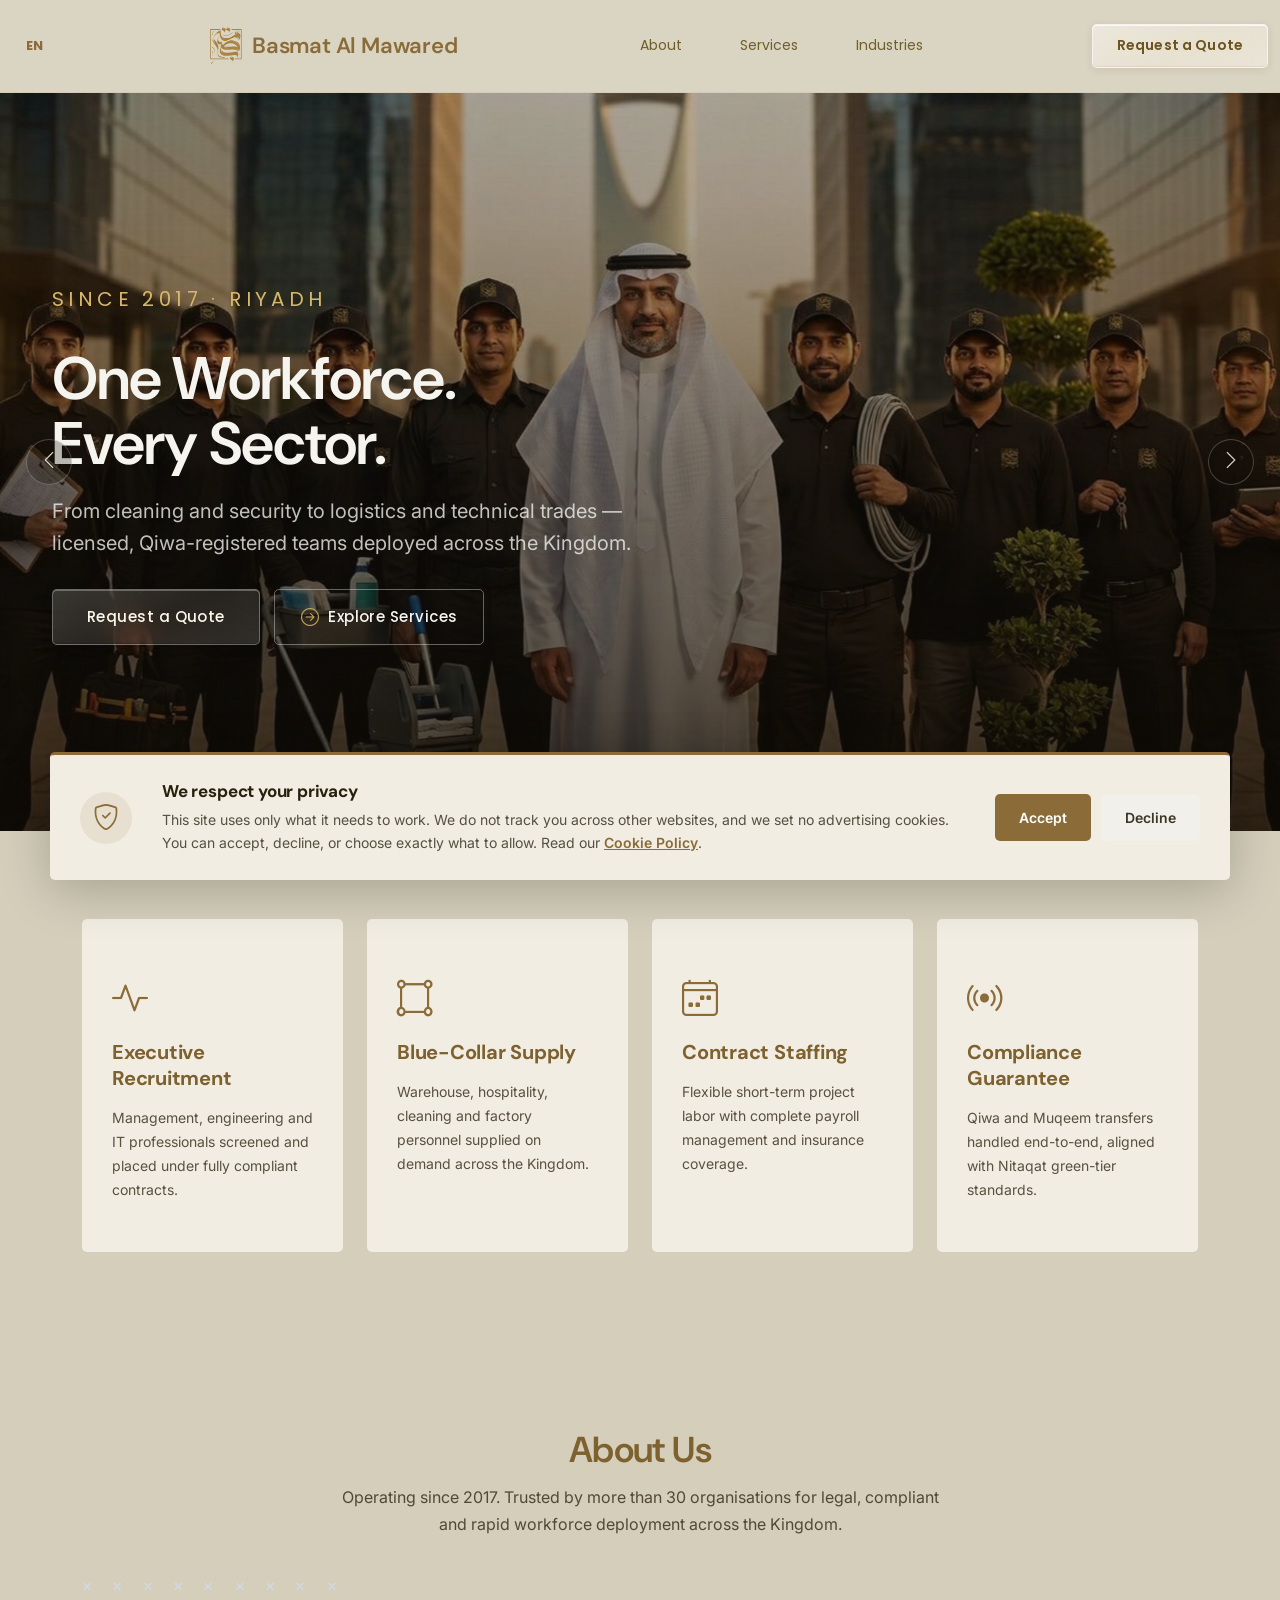
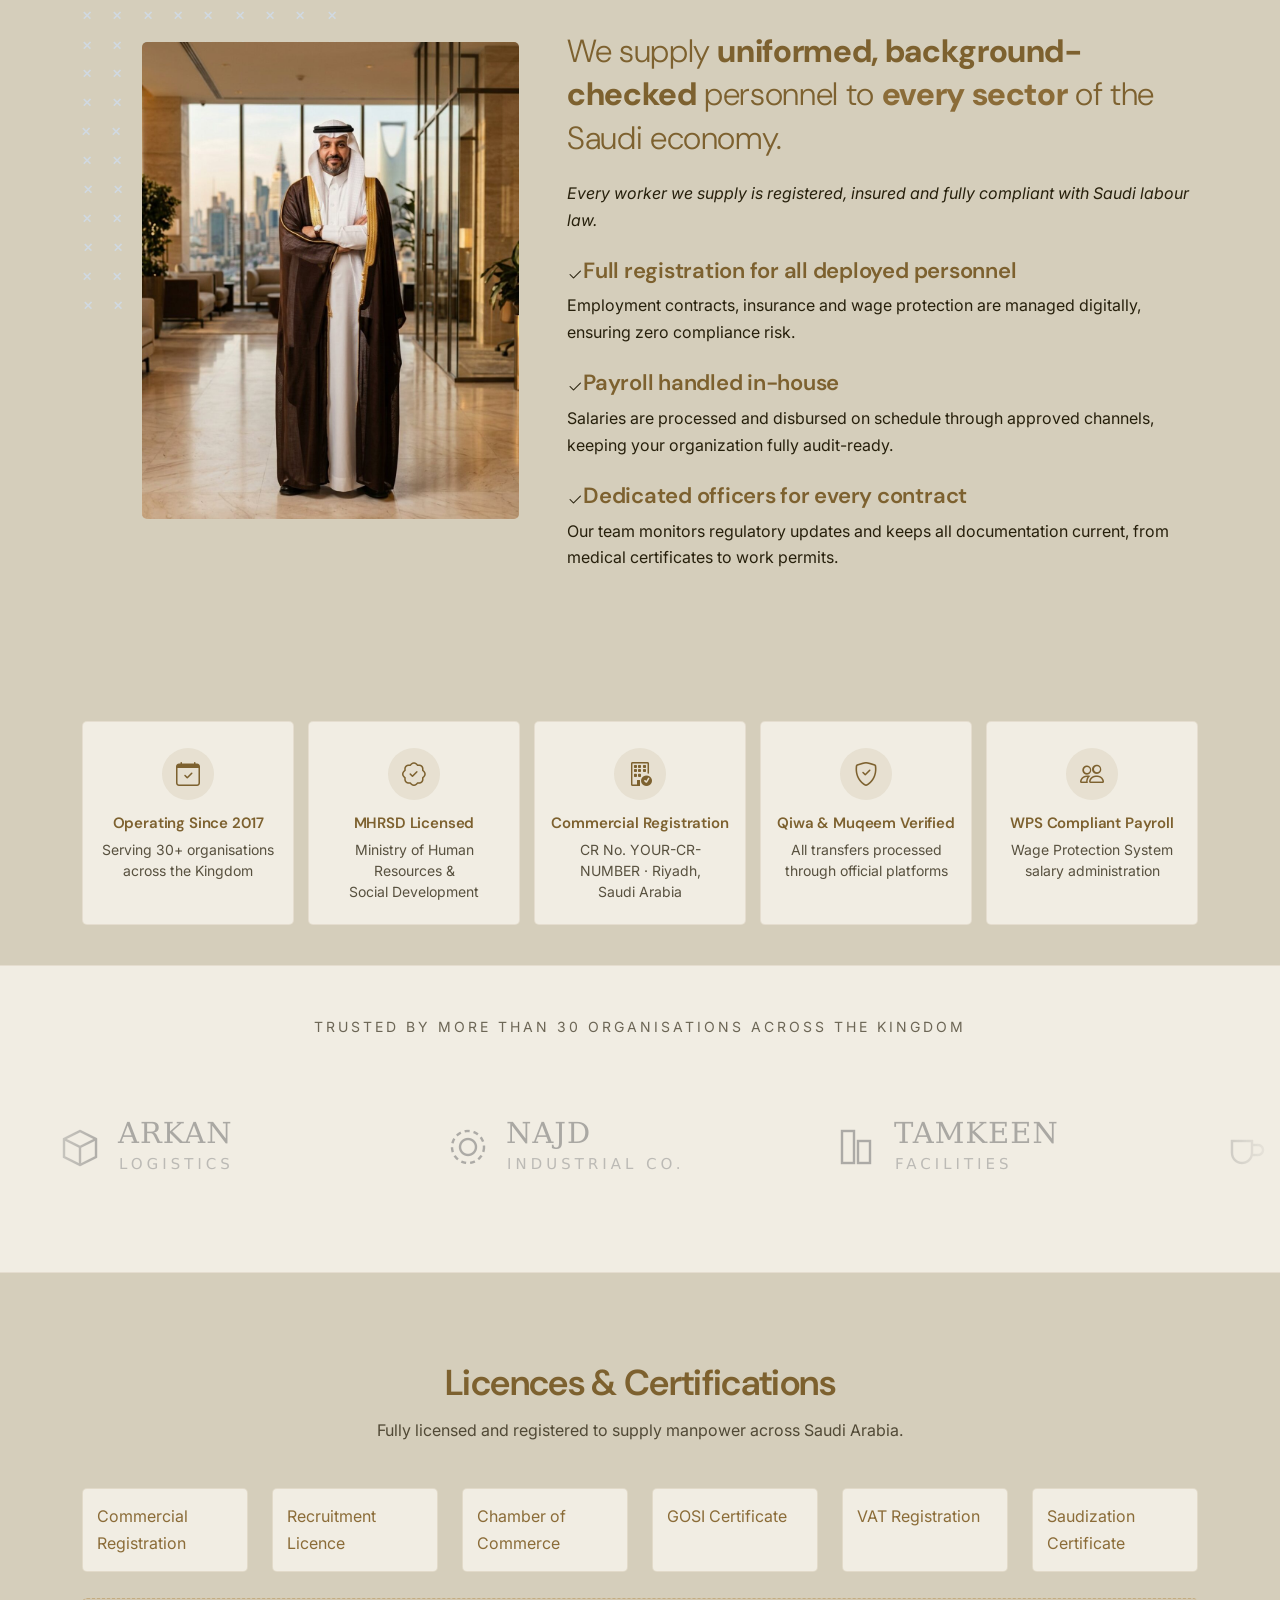
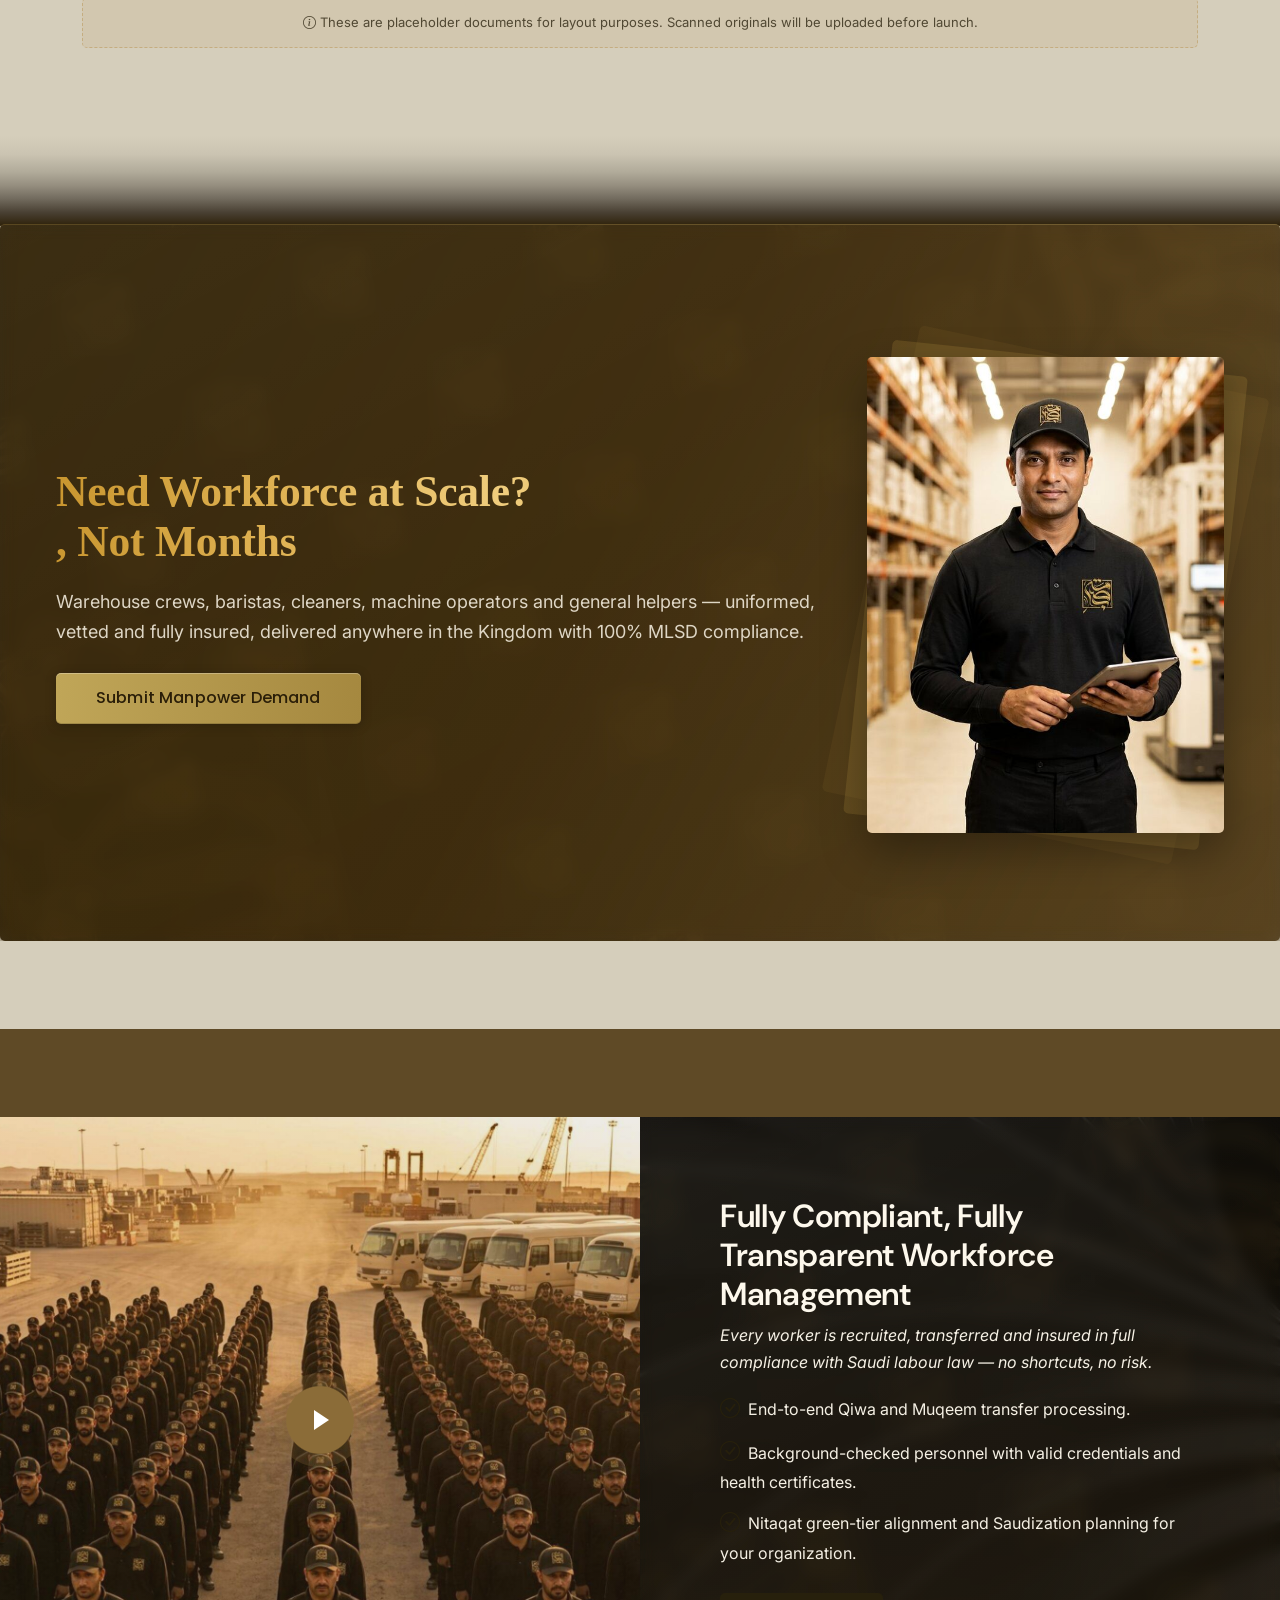
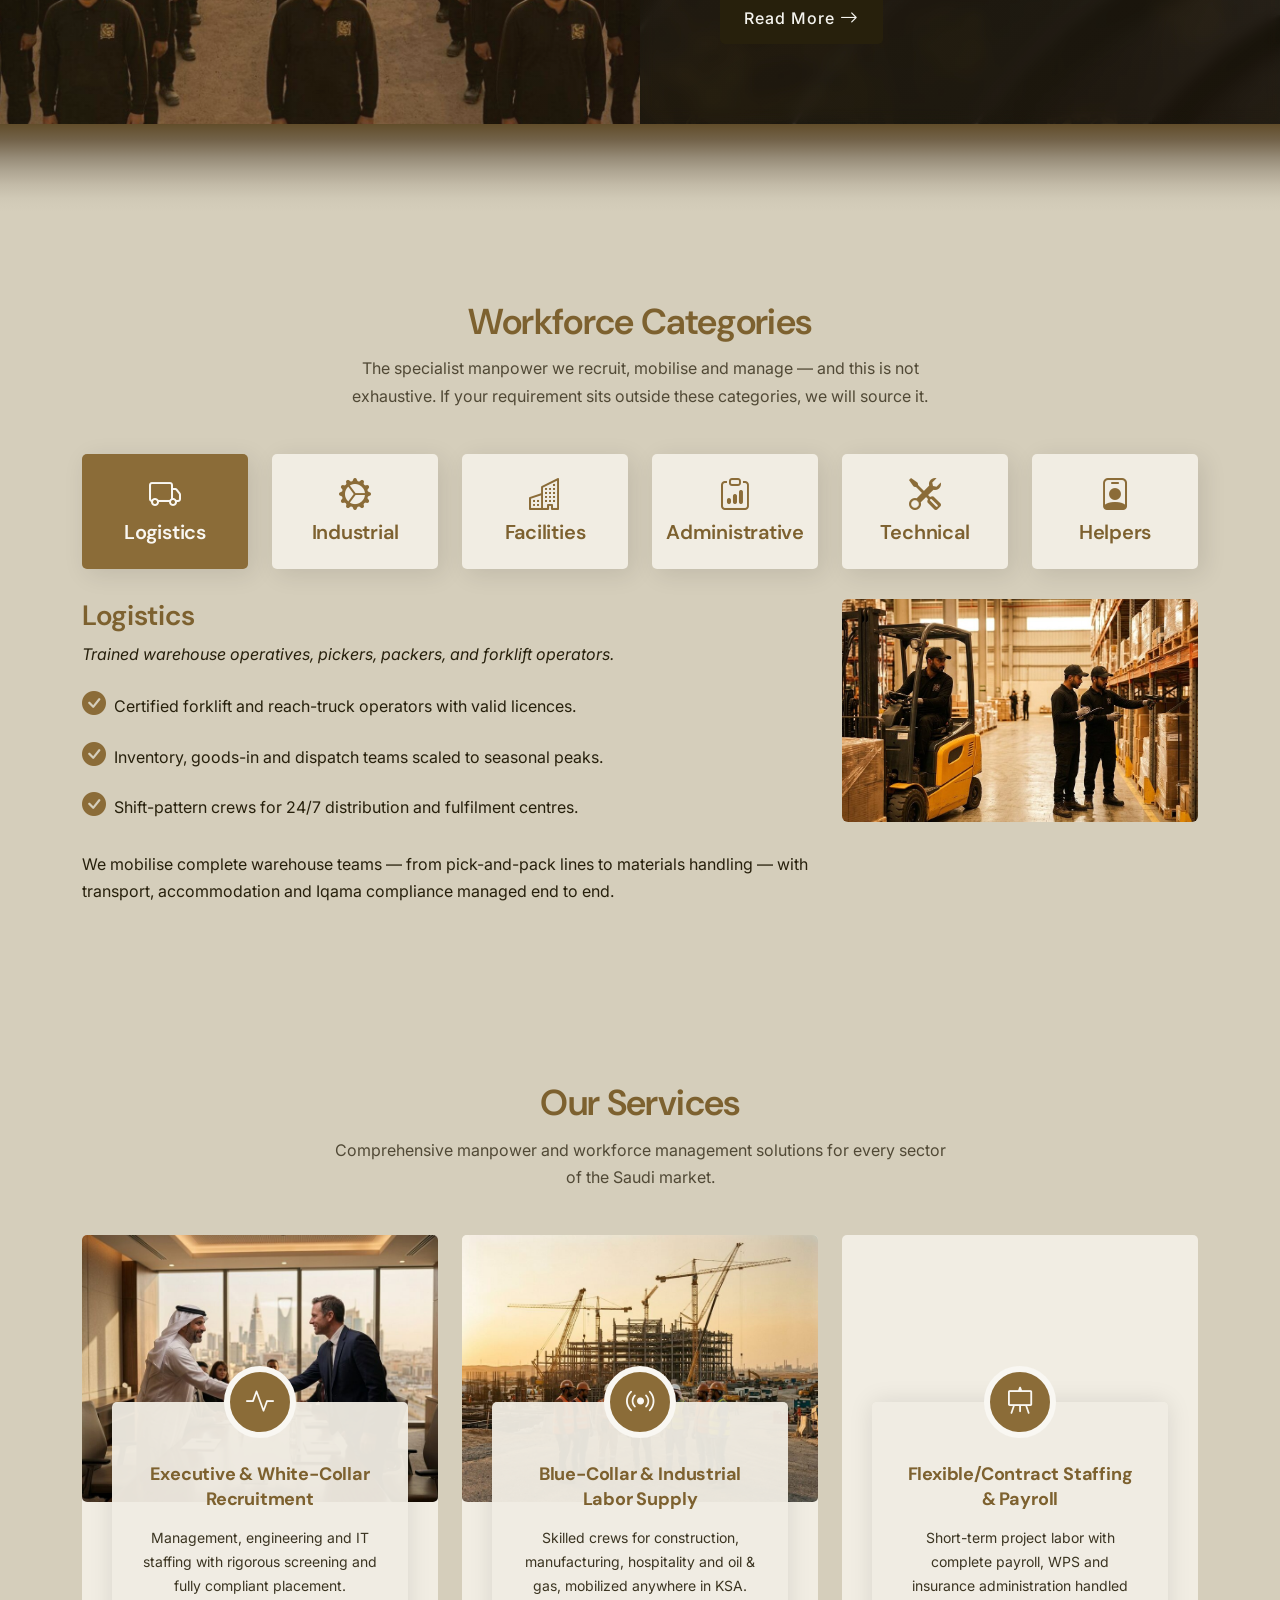
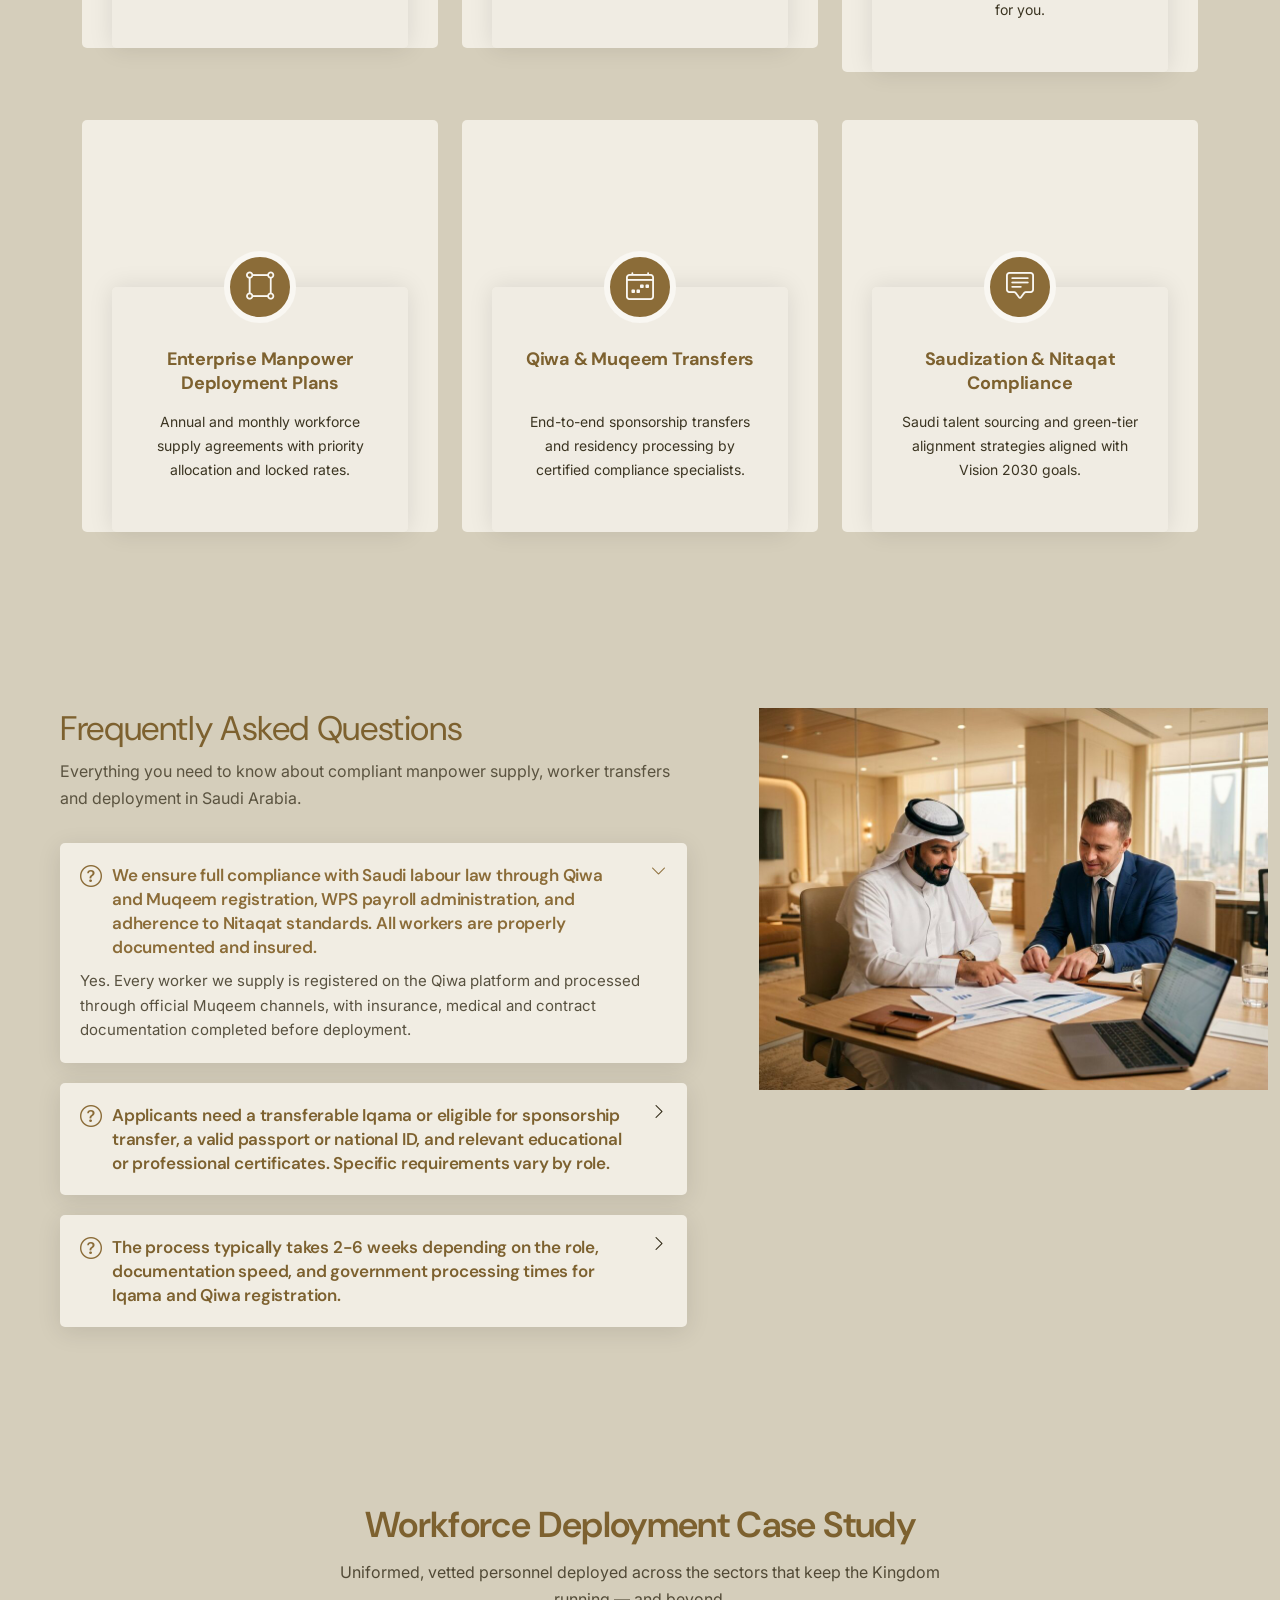
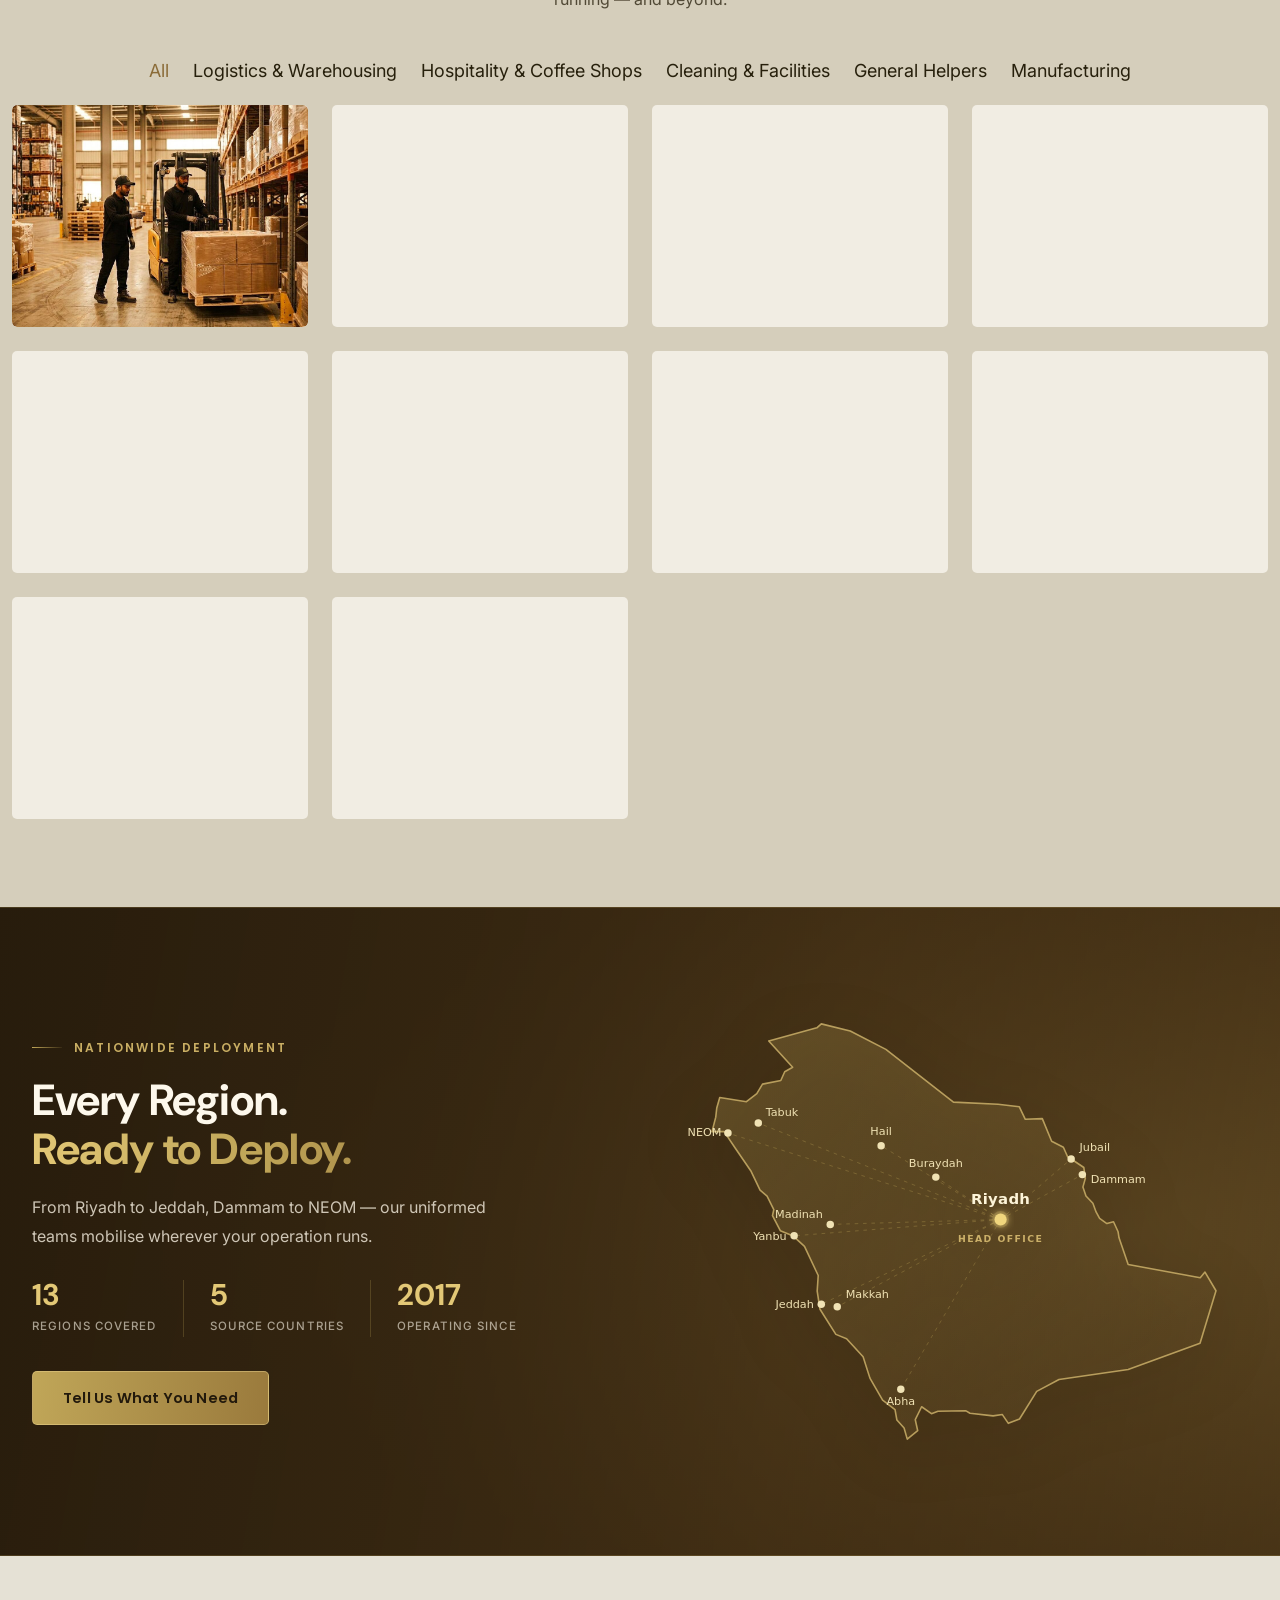
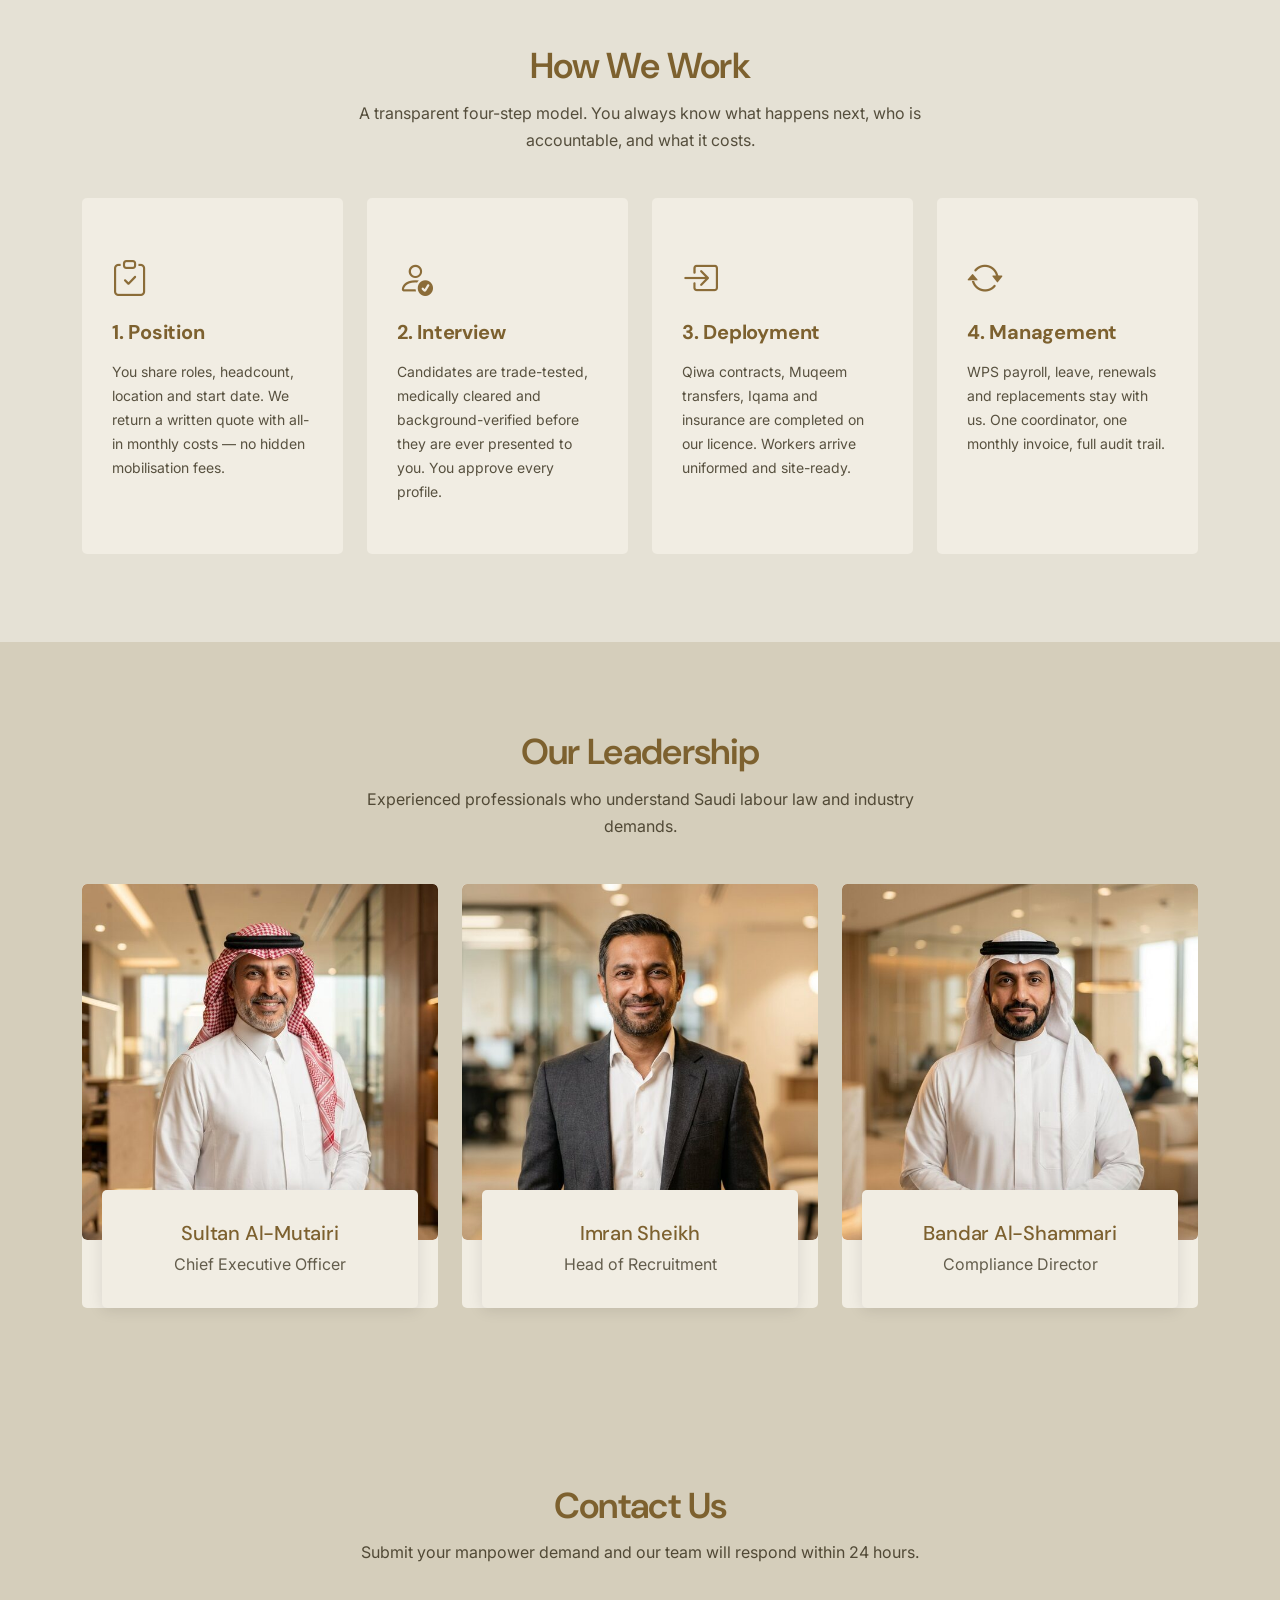
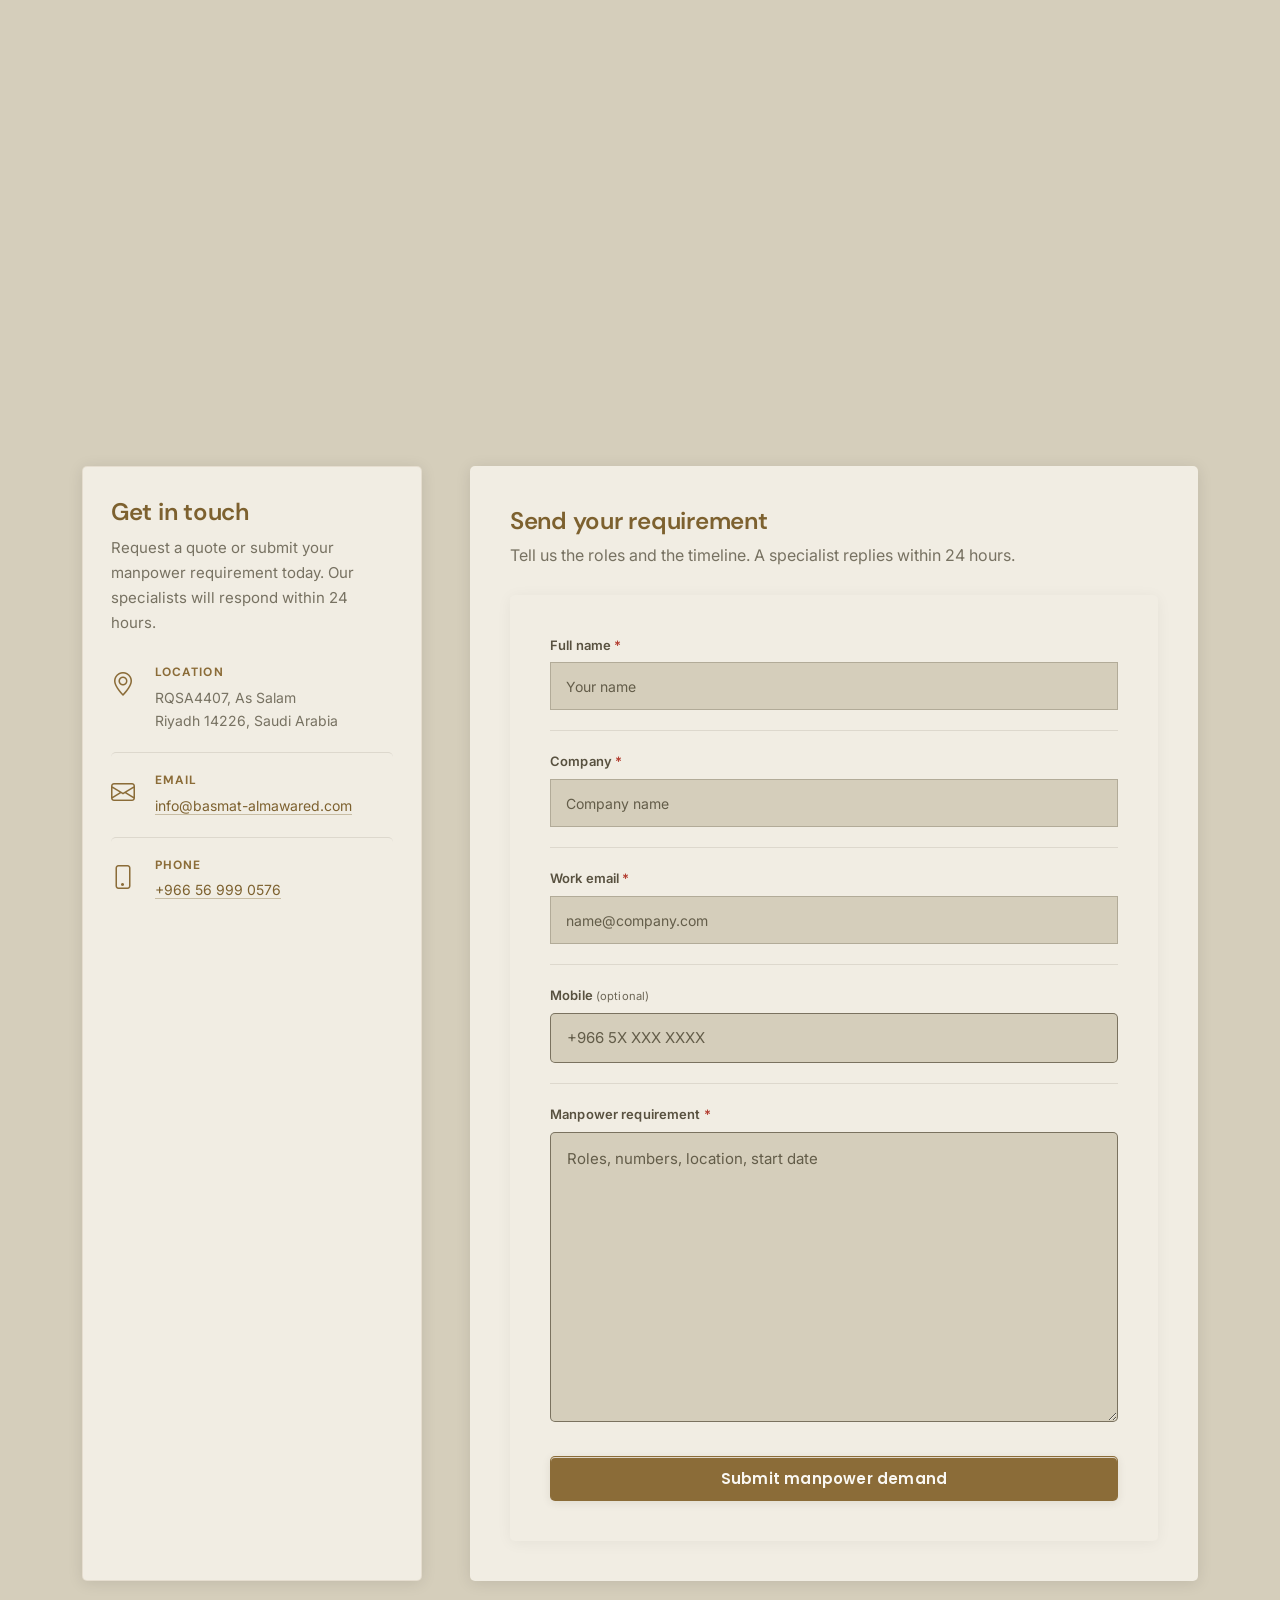
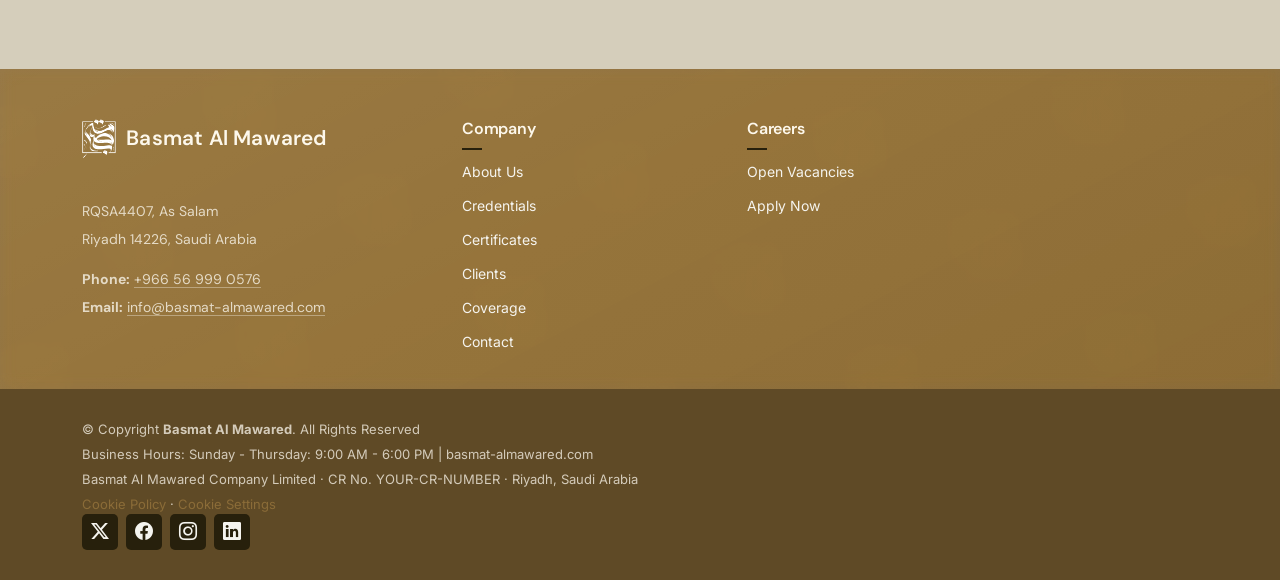
==== commit 63064203: "Strip pricing, insights, and CV Builder; finish RTL and Arabic. Remove unused homepage sections and " ====
--- a/index.html
+++ b/index.html
@@ -32,7 +32,7 @@
   <!-- Fonts -->
   <link href="https://fonts.googleapis.com" rel="preconnect">
   <link href="https://fonts.gstatic.com" rel="preconnect" crossorigin>
-  <link href="https://fonts.googleapis.com/css2?family=Roboto:ital,wght@0,300;0,400;0,500;0,600;0,700;1,400;1,500&family=Poppins:wght@300;400;500;600;700&family=Source+Sans+Pro:wght@300;400;500;600;700&family=Playfair+Display:ital,wght@0,600;0,700;1,700&display=swap" rel="stylesheet">
+  <link href="https://fonts.googleapis.com/css2?family=Inter:wght@400;500;600;700&family=DM+Sans:wght@500;600;700&family=Poppins:wght@400;500;600;700&family=Noto+Sans+Arabic:wght@400;500;600;700&display=swap" rel="stylesheet">
 
   <!-- Vendor CSS Files -->
   <link href="assets/vendor/bootstrap/css/bootstrap.min.css" rel="stylesheet">
@@ -42,12 +42,12 @@
   <link href="assets/vendor/swiper/swiper-bundle.min.css" rel="stylesheet">
 
   <!-- Main CSS File -->
-  <link href="assets/css/main.css?v=70" rel="stylesheet">
-
-  <link href="assets/css/hero-slider.css?v=70" rel="stylesheet">
-  <link href="assets/css/clients.css?v=70" rel="stylesheet">
-  <link href="assets/css/cookie.css?v=70" rel="stylesheet">
-  <link href="assets/css/coverage.css?v=70" rel="stylesheet">
+  <link href="assets/css/main.css?v=72" rel="stylesheet">
+
+  <link href="assets/css/hero-slider.css?v=72" rel="stylesheet">
+  <link href="assets/css/clients.css?v=72" rel="stylesheet">
+  <link href="assets/css/cookie.css?v=72" rel="stylesheet">
+  <link href="assets/css/coverage.css?v=72" rel="stylesheet">
 
   <!-- =======================================================
   * Template Name: HeroBiz
@@ -82,8 +82,8 @@
   }
   </script>
 
-<link href="assets/css/rtl.css?v=70" rel="stylesheet">
-  <link href="assets/css/refinements.css?v=70" rel="stylesheet">
+<link href="assets/css/refinements.css?v=72" rel="stylesheet">
+  <link href="assets/css/rtl.css?v=72" rel="stylesheet">
 
 </head>
 
@@ -136,7 +136,7 @@
             <img src="assets/img/hero/hero-2.jpg" alt="Logistics and warehouse personnel at a Saudi distribution centre" width="1920" height="1080" loading="lazy" decoding="async">
             <div class="hero-slide-content">
               <div class="container">
-                <p class="hero-kicker" data-i18n="hero.kicker">Logistics &amp; Warehousing</p>
+                <p class="hero-kicker">Logistics &amp; Warehousing</p>
                 <h1 data-i18n="hero.title2">Teams That<br>Keep You Moving</h1>
                 <p class="hero-lead">Forklift operators, loaders and stock controllers &mdash; background-checked, uniformed and ready for your peak season.</p>
                 <div class="hero-actions">
@@ -278,89 +278,25 @@
           <div class="col-lg-7">
             <h3 class="pt-0 pt-lg-5 heading-emphasis" data-i18n="about.heading">We supply <strong>uniformed, background-checked</strong> personnel to <span class="accent">every sector</span> of the Saudi economy.</h3>
 
-            <!-- Tabs -->
-            <ul class="nav nav-pills mb-3">
-              <li><a class="nav-link active" data-bs-toggle="pill" href="#about-tab1" data-i18n="about.tabs.qiwa">Qiwa Compliance</a></li>
-              <li><a class="nav-link" data-bs-toggle="pill" href="#about-tab2" data-i18n="about.tabs.muqeem">Muqeem Transfers</a></li>
-              <li><a class="nav-link" data-bs-toggle="pill" href="#about-tab3" data-i18n="about.tabs.nitaqat">Nitaqat Alignment</a></li>
-            </ul><!-- End Tabs -->
-
-            <!-- Tab Content -->
-            <div class="tab-content">
-
-              <div class="tab-pane fade show active" id="about-tab1">
-
-                <p class="fst-italic">Every worker we supply is registered, insured and fully compliant with Saudi labour law through the Qiwa platform.</p>
-
-                <div class="d-flex align-items-center mt-4">
-                  <i class="bi bi-check2"></i>
-                  <h4 data-i18n="about.tabs.tab1.title">Full Qiwa system registration for all deployed personnel</h4>
-                </div>
-                <p>Employment contracts, insurance and wage protection are managed digitally through Qiwa, ensuring zero compliance risk.</p>
-
-                <div class="d-flex align-items-center mt-4">
-                  <i class="bi bi-check2"></i>
-                  <h4 data-i18n="about.tabs.tab1b.title">Wage Protection System (WPS) payroll handled in-house</h4>
-                </div>
-                <p>Salaries are processed and disbursed on schedule through approved channels, keeping your organization fully audit-ready.</p>
-
-                <div class="d-flex align-items-center mt-4">
-                  <i class="bi bi-check2"></i>
-                  <h4 data-i18n="about.tabs.tab1c.title">Dedicated compliance officers for every contract</h4>
-                </div>
-                <p>Our team monitors regulatory updates and keeps all documentation current, from medical certificates to work permits.</p>
-
-              </div><!-- End Tab 1 Content -->
-
-              <div class="tab-pane fade" id="about-tab2">
-
-                <p class="fst-italic">Seamless Muqeem-sponsored transfers let you onboard ready, legal workers without interrupting operations.</p>
-
-                <div class="d-flex align-items-center mt-4">
-                  <i class="bi bi-check2"></i>
-                  <h4 data-i18n="about.tabs.tab2.title">End-to-end Muqeem transfer processing on your behalf</h4>
-                </div>
-                <p>We handle sponsorship transfers, Iqama updates and exit/re-entry permits so your workforce stays compliant and mobile.</p>
-
-                <div class="d-flex align-items-center mt-4">
-                  <i class="bi bi-check2"></i>
-                  <h4 data-i18n="about.tabs.tab2b.title">Transparent timelines with zero hidden fees</h4>
-                </div>
-                <p>Clear milestones from contract signing to first day on site, with all government fees itemized upfront.</p>
-
-                <div class="d-flex align-items-center mt-4">
-                  <i class="bi bi-check2"></i>
-                  <h4 data-i18n="about.tabs.tab2c.title">Contract renewal and Iqama expiry management</h4>
-                </div>
-                <p>We track every deadline and proactively renew documents, preventing fines and work stoppages.</p>
-
-              </div><!-- End Tab 2 Content -->
-
-              <div class="tab-pane fade" id="about-tab3">
-
-                <p class="fst-italic">We help your organization achieve and sustain high Nitaqat ratings through smart Saudization planning.</p>
-
-                <div class="d-flex align-items-center mt-4">
-                  <i class="bi bi-check2"></i>
-                  <h4 data-i18n="about.tabs.tab3.title">Green-tier Nitaqat alignment strategies</h4>
-                </div>
-                <p>Our recruitment mix is engineered to keep your organization in the preferred green band with optimal nationalization ratios.</p>
-
-                <div class="d-flex align-items-center mt-4">
-                  <i class="bi bi-check2"></i>
-                  <h4 data-i18n="about.tabs.tab3b.title">Saudi national talent sourcing and placement</h4>
-                </div>
-                <p>We recruit qualified Saudi candidates for key roles, strengthening your Saudization score and corporate image.</p>
-
-                <div class="d-flex align-items-center mt-4">
-                  <i class="bi bi-check2"></i>
-                  <h4 data-i18n="about.tabs.tab3c.title">Vision 2030 workforce readiness consulting</h4>
-                </div>
-                <p>Strategic workforce planning that anticipates regulation changes and aligns your staffing with the Kingdom's economic goals.</p>
-
-              </div><!-- End Tab 3 Content -->
-
-            </div>
+            <p class="fst-italic" data-i18n="about.lead">Every worker we supply is registered, insured and fully compliant with Saudi labour law.</p>
+
+            <div class="d-flex align-items-center mt-4">
+              <i class="bi bi-check2"></i>
+              <h4 data-i18n="about.point1">Full registration for all deployed personnel</h4>
+            </div>
+            <p data-i18n="about.point1d">Employment contracts, insurance and wage protection are managed digitally, ensuring zero compliance risk.</p>
+
+            <div class="d-flex align-items-center mt-4">
+              <i class="bi bi-check2"></i>
+              <h4 data-i18n="about.point2">Payroll handled in-house</h4>
+            </div>
+            <p data-i18n="about.point2d">Salaries are processed and disbursed on schedule through approved channels, keeping your organization fully audit-ready.</p>
+
+            <div class="d-flex align-items-center mt-4">
+              <i class="bi bi-check2"></i>
+              <h4 data-i18n="about.point3">Dedicated officers for every contract</h4>
+            </div>
+            <p data-i18n="about.point3d">Our team monitors regulatory updates and keeps all documentation current, from medical certificates to work permits.</p>
 
           </div>
 
@@ -552,6 +488,7 @@
 
         <div class="row g-0">
           <div class="col-lg-6 video-play position-relative">
+            <a href="assets/video/ads.mov.mp4" class="glightbox pulsating-play-btn" data-type="video" data-width="1280" aria-label="Play the Basmat Al Mawared company video"></a>
           </div>
           <div class="col-lg-6">
             <div class="content d-flex flex-column justify-content-center h-100 bam-pattern">
@@ -888,122 +825,11 @@
             </div>
           </div><!-- End Service Item -->
 
-          <div class="col-xl-4 col-md-6">
-            <div class="service-item" id="svc-insights">
-              <div class="img">
-                <img width="1024" height="768" src="assets/img/blog/blog-1.jpg" class="img-fluid" alt="Saudi labour regulation updates and workforce trend reports" loading="lazy" decoding="async">
-              </div>
-              <div class="details position-relative">
-                <div class="icon">
-                  <i class="bi bi-newspaper"></i>
-                </div>
-                <a href="blog.html" class="stretched-link">
-                  <h3>Manpower Insights</h3>
-                </a>
-                <p>Latest updates on Saudi labour regulations, recruitment and workforce trends.</p>
-                <p class="mb-0">
-                  <span class="badge text-bg-light border me-1">Qiwa Compliance</span>
-                  <span class="badge text-bg-light border me-1">Muqeem Transfers</span>
-                  <span class="badge text-bg-light border">Nitaqat Alignment</span>
-                </p>
-              </div>
-            </div>
-          </div><!-- End Service Item -->
-
         </div>
 
       </div>
 
     </section><!-- /Services Section -->
-
-
-    <!-- Pricing Section -->
-    <section id="pricing" class="pricing section">
-
-      <!-- Section Title -->
-      <div class="container section-title" data-aos="fade-up">
-        <h2 data-i18n="pricing.title">Enterprise Manpower Deployment Plans</h2>
-        <p>Flexible annual and monthly workforce supply agreements tailored to your requirements.</p>
-      </div><!-- End Section Title -->
-
-      <div class="container" data-aos="fade-up">
-
-        <div class="row gy-4">
-
-          <div class="col-lg-4">
-            <div class="pricing-item">
-
-              <div class="pricing-header">
-                <h3>Monthly Supply Plan</h3>
-                <h4>Flexible<span> / monthly terms</span></h4>
-              </div>
-
-              <ul>
-                <li><i class="bi bi-dot"></i> <span>Contract staffing for short-term projects</span></li>
-                <li><i class="bi bi-dot"></i> <span>Payroll and WPS administration included</span></li>
-                <li><i class="bi bi-dot"></i> <span>Qiwa and Muqeem compliance handling</span></li>
-                <li class="na"><i class="bi bi-x"></i> <span>Priority 48-hour deployment SLA</span></li>
-                <li class="na"><i class="bi bi-x"></i> <span>Dedicated workforce coordinator</span></li>
-              </ul>
-
-              <div class="text-center mt-auto">
-                <a href="#contact" class="buy-btn">Request a Quote</a>
-              </div>
-
-            </div>
-          </div><!-- End Pricing Item -->
-
-          <div class="col-lg-4">
-            <div class="pricing-item featured">
-
-              <div class="pricing-header">
-                <h3>Annual Supply Plan</h3>
-                <h4>Committed<span> / 12-month rate</span></h4>
-              </div>
-
-              <ul>
-                <li><i class="bi bi-dot"></i> <span>Annual workforce supply agreement</span></li>
-                <li><i class="bi bi-dot"></i> <span>Priority deployment across all KSA regions</span></li>
-                <li><i class="bi bi-dot"></i> <span>Full payroll, insurance and WPS management</span></li>
-                <li><i class="bi bi-dot"></i> <span>Saudization and Nitaqat alignment support</span></li>
-                <li><i class="bi bi-dot"></i> <span>Guaranteed replacement within 48 hours</span></li>
-              </ul>
-
-              <div class="text-center mt-auto">
-                <a href="#contact" class="buy-btn">Request a Quote</a>
-              </div>
-
-            </div>
-          </div><!-- End Pricing Item -->
-
-          <div class="col-lg-4">
-            <div class="pricing-item">
-
-              <div class="pricing-header">
-                <h3>Enterprise Plan</h3>
-                <h4>Bespoke<span> / volume pricing</span></h4>
-              </div>
-
-              <ul>
-                <li><i class="bi bi-dot"></i> <span>Dedicated executive and white-collar recruitment</span></li>
-                <li><i class="bi bi-dot"></i> <span>Unlimited blue-collar labor on demand</span></li>
-                <li><i class="bi bi-dot"></i> <span>End-to-end compliance and transfer handling</span></li>
-                <li><i class="bi bi-dot"></i> <span>Dedicated workforce coordinator and SLA</span></li>
-                <li><i class="bi bi-dot"></i> <span>Quarterly Nitaqat rating reviews</span></li>
-              </ul>
-
-              <div class="text-center mt-auto">
-                <a href="#contact" class="buy-btn">Request a Quote</a>
-              </div>
-
-            </div>
-          </div><!-- End Pricing Item -->
-
-        </div>
-
-      </div>
-
-    </section><!-- /Pricing Section -->
 
     <!-- Faq Section -->
     <section id="faq" class="faq section">
@@ -1366,109 +1192,12 @@
 
     </section><!-- /Team Section -->
 
-    <!-- Recent Posts Section -->
-    <section id="recent-posts" class="recent-posts section">
+    <!-- Contact Section -->
+    <section id="contact" class="contact section">
 
       <!-- Section Title -->
       <div class="container section-title" data-aos="fade-up">
-        <h2 data-i18n="blog.title">Manpower Insights</h2>
-        <p>Latest updates on Saudi labour regulations, recruitment and workforce trends.</p>
-      </div><!-- End Section Title -->
-
-      <div class="container">
-
-        <div class="row gy-4">
-
-          <div class="col-xl-4 col-md-6">
-            <article>
-
-              <div class="post-img">
-                <img width="1024" height="768" src="assets/img/blog/blog-1.jpg" alt="Navigating KSA Qiwa and Muqeem transfers" class="img-fluid" loading="lazy" decoding="async">
-              </div>
-
-              <p class="post-category">Recruitment</p>
-
-              <h2 class="title">
-                <a href="blog-details.html">Qiwa and Muqeem: A Guide to Compliant Transfers</a>
-              </h2>
-
-              <div class="d-flex align-items-center">
-                <img width="600" height="600" src="assets/img/blog/blog-author.jpg" alt="Majed Al-Ghamdi" class="img-fluid post-author-img flex-shrink-0" loading="lazy" decoding="async">
-                <div class="post-meta">
-                  <p class="post-author">Majed Al-Ghamdi</p>
-                  <p class="post-date">
-                    <time datetime="2026-07-14">Jul 14, 2026</time>
-                  </p>
-                </div>
-              </div>
-
-            </article>
-          </div><!-- End post list item -->
-
-          <div class="col-xl-4 col-md-6">
-            <article>
-
-              <div class="post-img">
-                <img width="1024" height="768" src="assets/img/blog/blog-2.jpg" alt="Achieving green-tier Nitaqat compliance" class="img-fluid" loading="lazy" decoding="async">
-              </div>
-
-              <p class="post-category">Compliance</p>
-
-              <h2 class="title">
-                <a href="blog-details.html">How to Align Your Organization with Nitaqat</a>
-              </h2>
-
-              <div class="d-flex align-items-center">
-                <img width="600" height="600" src="assets/img/blog/blog-author-2.jpg" alt="Sultan Al-Mutairi" class="img-fluid post-author-img flex-shrink-0" loading="lazy" decoding="async">
-                <div class="post-meta">
-                  <p class="post-author">Sultan Al-Mutairi</p>
-                  <p class="post-date">
-                    <time datetime="2026-06-30">Jun 30, 2026</time>
-                  </p>
-                </div>
-              </div>
-
-            </article>
-          </div><!-- End post list item -->
-
-          <div class="col-xl-4 col-md-6">
-            <article>
-
-              <div class="post-img">
-                <img width="1024" height="768" src="assets/img/blog/blog-3.jpg" alt="Workforce management in Saudi Vision 2030" class="img-fluid" loading="lazy" decoding="async">
-              </div>
-
-              <p class="post-category">Industry</p>
-
-              <h2 class="title">
-                <a href="blog-details.html">Meeting Vision 2030 Labour Demand</a>
-              </h2>
-
-              <div class="d-flex align-items-center">
-                <img width="600" height="600" src="assets/img/blog/blog-author-3.jpg" alt="Rajesh Menon" class="img-fluid post-author-img flex-shrink-0" loading="lazy" decoding="async">
-                <div class="post-meta">
-                  <p class="post-author">Rajesh Menon</p>
-                  <p class="post-date">
-                    <time datetime="2026-06-11">Jun 11, 2026</time>
-                  </p>
-                </div>
-              </div>
-
-            </article>
-          </div><!-- End post list item -->
-
-        </div><!-- End recent posts list -->
-
-      </div>
-
-    </section><!-- /Recent Posts Section -->
-
-    <!-- Contact Section -->
-    <section id="contact" class="contact section">
-
-      <!-- Section Title -->
-      <div class="container section-title" data-aos="fade-up">
-        <h2 data-i18n="pageTitles.home">Contact Us</h2>
+        <h2 data-i18n="contact.title">Contact Us</h2>
         <p>Submit your manpower demand and our team will respond within 24 hours.</p>
       </div><!-- End Section Title -->
 
@@ -1489,7 +1218,7 @@
 
             <div class="info">
               <h3 data-i18n="contact.getInTouch">Get in touch</h3>
-              <p data-i18n="contact.intro">Request a quote or submit your manpower requirement today. Our specialists will respond within 24 hours.</p>
+              <p>Request a quote or submit your manpower requirement today. Our specialists will respond within 24 hours.</p>
 
               <div class="info-item d-flex">
                 <i class="bi bi-geo-alt flex-shrink-0"></i>
@@ -1529,37 +1258,42 @@
             <div class="enquiry">
 
               <h3 data-i18n="contact.sendReq">Send your requirement</h3>
-              <p data-i18n="contact.formIntro">Tell us the roles and the timeline. A specialist replies within 24 hours.</p>
-
-              <form id="contact-form" action="https://formsubmit.co/ajax/info@basmat-almawared.com" method="post" class="php-email-form">
+              <p>Tell us the roles and the timeline. A specialist replies within 24 hours.</p>
+
+              <form action="forms/contact.php" method="post" class="php-email-form">
 
                 <div class="enquiry-row">
                   <div class="enquiry-field">
-                    <input type="text" name="name" id="name" placeholder="Full name *" data-i18n="contact.namePlaceholder" data-i18n-aria="contact.nameAria" required autocomplete="name" aria-label="Full name (required)">
+                    <label class="field-label" for="name">Full name <span class="req">*</span></label>
+                    <input type="text" name="name" id="name" placeholder="Your name" required autocomplete="name">
                   </div>
                 </div>
 
                 <div class="enquiry-row">
                   <div class="enquiry-field">
-                    <input type="text" name="subject" id="subject" placeholder="Company *" data-i18n="contact.companyPlaceholder" data-i18n-aria="contact.companyAria" required autocomplete="organization" aria-label="Company (required)">
+                    <label class="field-label" for="subject">Company <span class="req">*</span></label>
+                    <input type="text" name="subject" id="subject" placeholder="Company name" required autocomplete="organization">
                   </div>
                 </div>
 
                 <div class="enquiry-row">
                   <div class="enquiry-field">
-                    <input type="email" name="email" id="email" placeholder="Work email *" data-i18n="contact.workEmailPlaceholder" data-i18n-aria="contact.workEmailAria" required autocomplete="email" aria-label="Work email (required)">
+                    <label class="field-label" for="email">Work email <span class="req">*</span></label>
+                    <input type="email" name="email" id="email" placeholder="name@company.com" required autocomplete="email">
                   </div>
                 </div>
 
                 <div class="enquiry-row">
                   <div class="enquiry-field">
-                    <input type="tel" name="phone" id="phone" placeholder="Mobile (optional)" data-i18n="contact.mobilePlaceholder" data-i18n-aria="contact.mobileAria" data-i18n-title="apply.steps.step2.phoneTitle" autocomplete="tel" inputmode="tel" pattern="[0-9+()\s.\-]{9,40}" maxlength="40" title="Digits, spaces and + ( ) . - only, at least 9 digits" aria-label="Mobile (optional)">
+                    <label class="field-label" for="phone">Mobile <span class="opt">(optional)</span></label>
+                    <input type="tel" name="phone" id="phone" placeholder="+966 5X XXX XXXX" autocomplete="tel" inputmode="tel" pattern="[0-9+()\s.\-]{9,40}" maxlength="40" title="Digits, spaces and + ( ) . - only, at least 9 digits">
                   </div>
                 </div>
 
                 <div class="enquiry-row">
                   <div class="enquiry-field">
-                    <textarea name="message" id="message" rows="5" placeholder="Manpower requirement *" data-i18n="contact.manpowerReqPlaceholder" data-i18n-aria="contact.requirementAria" required aria-label="Manpower requirement (required)"></textarea>
+                    <label class="field-label" for="message">Manpower requirement <span class="req">*</span></label>
+                    <textarea name="message" id="message" rows="5" placeholder="Roles, numbers, location, start date" required></textarea>
                   </div>
                 </div>
 
@@ -1571,9 +1305,9 @@
                 <input type="hidden" name="form_time" value="0" id="form-time">
 
                 <div class="my-3">
-                  <div class="loading" data-i18n="contact.loading">Loading</div>
+                  <div class="loading">Loading</div>
                   <div class="error-message"></div>
-                  <div class="sent-message" data-i18n="contact.sent">Your request has been received. Our team will contact you shortly!</div>
+                  <div class="sent-message">Your request has been received. Our team will contact you shortly!</div>
                 </div>
 
                 <button type="submit" class="btn-brand" data-i18n="contact.submit">Submit manpower demand</button>
@@ -1632,16 +1366,8 @@
             <ul>
               <li><a href="careers.html" data-i18n="footer.careers.openVacancies">Open Vacancies</a></li>
               <li><a href="apply.html" data-i18n="footer.careers.applyNow">Apply Now</a></li>
-              <li><a href="cv-builder.html" data-i18n="footer.careers.cvBuilder">CV Builder</a></li>
             </ul>
           </div>
-           <div class="col-lg-2 col-md-4 footer-links">
-             <h4 data-i18n="footer.insights.title">Insights</h4>
-             <ul>
-               <li><a href="blog.html" data-i18n="footer.insights.blog">Manpower Insights</a></li>
-               <li><a href="blog-details.html" data-i18n="footer.insights.details">Insights Details</a></li>
-             </ul>
-           </div>
 
         </div>
       </div>
@@ -1690,6 +1416,7 @@
 
   <!-- Vendor JS Files -->
   <script src="assets/vendor/bootstrap/js/bootstrap.bundle.min.js"></script>
+  <script src="assets/vendor/php-email-form/validate.js"></script>
   <script src="assets/vendor/aos/aos.js"></script>
   <script src="assets/vendor/glightbox/js/glightbox.min.js"></script>
   <script src="assets/vendor/swiper/swiper-bundle.min.js"></script>
@@ -1752,9 +1479,8 @@
 
   <script src="assets/js/main.js"></script>
   <script src="assets/js/cookie-consent.js"></script>
-  <script src="assets/js/forms-static.js?v=70"></script>
-
-<script src="assets/js/i18n.js?v=72"></script>
+
+<script src="assets/js/i18n.js"></script>
 </body>
 
-</html>
+</html>
--- a/assets/css/main.css
+++ b/assets/css/main.css
@@ -12,12 +12,12 @@
 --------------------------------------------------------------*/
 /* Fonts */
 :root {
-  --default-font: "Inter", "Segoe UI", "Helvetica Neue", "Noto Sans", Arial, "Liberation Sans", sans-serif, "Apple Color Emoji", "Segoe UI Emoji", "Segoe UI Symbol", "Noto Color Emoji";
-  --heading-font: "DM Sans", "Source Sans Pro", "Segoe UI", "Helvetica Neue", Arial, sans-serif;
-  --nav-font: "Poppins", sans-serif;
+  --default-font: "Inter", "Noto Sans Arabic", "Segoe UI", "Helvetica Neue", "Noto Sans", Arial, "Liberation Sans", sans-serif, "Apple Color Emoji", "Segoe UI Emoji", "Segoe UI Symbol", "Noto Color Emoji";
+  --heading-font: "DM Sans", "Noto Sans Arabic", "Source Sans Pro", "Segoe UI", "Helvetica Neue", Arial, sans-serif;
+  --nav-font: "Poppins", "Noto Sans Arabic", sans-serif;
 
   /* Font stack (shared) */
-  --font-sans: "Inter", "Segoe UI", "Helvetica Neue", "Noto Sans", Arial, sans-serif;
+  --font-sans: "Inter", "Noto Sans Arabic", "Segoe UI", "Helvetica Neue", "Noto Sans", Arial, sans-serif;
 
   /* Type scale (1.200 minor third, 16px base) */
   --fs-2xs: 0.75rem;    /* 12px */
--- a/assets/css/hero-slider.css
+++ b/assets/css/hero-slider.css
@@ -219,7 +219,7 @@
   color: var(--color-tints-0);
   font-size: 1.25rem;
   cursor: pointer;
-  opacity: 0;
+  opacity: 0.85;
   transition: opacity 0.3s ease, background 0.3s ease, border-color 0.3s ease;
 }
 
--- a/assets/css/cookie.css
+++ b/assets/css/cookie.css
@@ -100,25 +100,31 @@
 .bam-cc-accept {
   background: var(--color-brand, #8b6c38);
   color: #fff;
-  padding: 10px 20px;
-  font-size: var(--fs-sm);
-  font-weight: 600;
-  border-radius: 4px;
-}
-.bam-cc-accept:hover { background: color-mix(in srgb, var(--color-brand), black 25%); }
+}
+
+.bam-cc-accept:hover {
+  background: #755a2d;
+}
 
 .bam-cc-reject {
+  background: #f2f0ea;
+  color: #3b3626;
+}
+
+.bam-cc-reject:hover {
+  background: #e6e2d7;
+}
+
+.bam-cc-manage {
   background: transparent;
   color: var(--color-brand, #8b6c38);
-  padding: 10px 20px;
-  font-size: var(--fs-sm);
-  font-weight: 600;
-  border: 1px solid color-mix(var(--color-brand), transparent 60%);
-  border-radius: 4px;
-}
-.bam-cc-reject:hover { background: color-mix(var(--color-brand), transparent 90%); }
-
-/* Manage button removed — preferences access via cookie-policy.html link only */
+  border: 1px solid color-mix(in srgb, var(--color-brand, #8b6c38), transparent 60%);
+}
+
+.bam-cc-manage:hover {
+  border-color: var(--color-brand, #8b6c38);
+  background: color-mix(in srgb, var(--color-brand, #8b6c38), transparent 94%);
+}
 
 @media (max-width: 991px) {
   .bam-cc-inner {
@@ -133,6 +139,8 @@
   .bam-cc-btn {
     flex: 1 1 auto;
     text-align: center;
+    min-height: 44px;
+    white-space: normal;
   }
   .bam-cc-icon {
     display: none;
--- a/assets/css/refinements.css
+++ b/assets/css/refinements.css
@@ -3,6 +3,7 @@
  *
  * WHY THIS FILE EXISTS
  * The custom stylesheets had grown 29 different font sizes (including
+ * half-pixel values like 12.5px and 13.5px), 11 different muted-grey text
  * colours, and both #fff and #ffffff. That is what reads as "multiple
  * colours and inconsistent text sizes" on screen.
  *
@@ -13,10 +14,10 @@
 
 :root {
   /* ---- Font stacks ---- */
-  --font-sans: "Inter", "Segoe UI", "Helvetica Neue", "Noto Sans", Arial, sans-serif;
+  --font-sans: "Inter", "Noto Sans Arabic", "Segoe UI", "Helvetica Neue", "Noto Sans", Arial, sans-serif;
   --default-font: var(--font-sans);
-  --heading-font: "DM Sans", "Source Sans Pro", "Segoe UI", "Helvetica Neue", Arial, sans-serif;
-  --nav-font: "Poppins", sans-serif;
+  --heading-font: "DM Sans", "Noto Sans Arabic", "Source Sans Pro", "Segoe UI", "Helvetica Neue", Arial, sans-serif;
+  --nav-font: "Poppins", "Noto Sans Arabic", sans-serif;
 
   /* ---- Type scale (1.200 minor third, 16px base) ---- */
   --fs-2xs: 0.75rem;     /* 12px  — micro labels, legal */
@@ -159,12 +160,43 @@
   --logo-h: 34px;
 }
 
+.header .container-fluid {
+  gap: 8px;
+  min-width: 0;
+}
+
+.header .logo {
+  min-width: 0;
+}
+
+.lang-switch {
+  display: flex;
+  align-items: center;
+  justify-content: center;
+  min-width: 44px;
+  min-height: 44px;
+  padding: 6px 12px;
+  flex-shrink: 0;
+}
+
 @media (max-width: 1199px) {
   .header .logo { --logo-h: 34px; }
+  .header .btn-getstarted {
+    padding: 8px 14px;
+    font-size: 13px;
+    white-space: nowrap;
+    flex-shrink: 0;
+  }
+}
 
 @media (max-width: 575px) {
   .header .logo { --logo-h: 30px; }
-  .header .logo .sitename { font-size: calc(var(--logo-h) * 0.52); }
+  .header .logo .sitename { display: none; }
+  .header .btn-getstarted {
+    padding: 8px 10px;
+    font-size: 12px;
+  }
+}
 
 /* Nav sits on the same optical line as the lockup */
 .header .navmenu > ul > li > a {
@@ -313,11 +345,17 @@
    3. BUTTONS — were four different paddings and three radii
    ========================================================= */
 
-/* Glass button system — unified sizes, one transition */
-.btn-primary,
-.btn-secondary,
-.btn-small {
-  transition: all 150ms ease-in-out;
+.btn-brand,
+.btn-brand-outline,
+.btn-getstarted,
+.php-email-form button[type="submit"] {
+  font-family: var(--nav-font);
+  font-size: var(--fs-base);
+  /* Weight, letter-spacing, radius, colour and transition now come from the
+     GLASS BUTTON SYSTEM at the end of this file. Only the metrics that the
+     glass block does not set are kept here. Leaving border-radius: 4px in
+     place would have fought the 5px there for no reason. */
+  padding: 12px 30px;
 }
 
 .btn-brand:hover,
@@ -391,6 +429,7 @@
   .header .btn-getstarted:focus {
     background: #ece9e0;
   }
+}
 
 /* The header CTA used to be hidden from 1199px down on the homepage, on the
    grounds that the hero repeats a "Request a Quote" button at those widths.
@@ -571,6 +610,7 @@
 @keyframes fadeIn {
   from { opacity: 0; transform: translateY(8px); }
   to   { opacity: 1; transform: none; }
+}
 
 .features .tab-pane.active {
   animation: fadeIn 0.4s cubic-bezier(0.22, 1, 0.36, 1);
@@ -586,6 +626,7 @@
     animation: none !important;
   }
   .features .tab-pane.active { animation: none; }
+}
 
 /* =========================================================
    RADIUS — one scale, applied everywhere
@@ -973,6 +1014,7 @@
   .contact .php-email-form .col-md-6 + .col-md-6 .form-control {
     margin-top: 0;
   }
+}
 
 /* Submit button: was a 4px square in a form of 0px squares, and sat full
    left. Matched to the site button treatment. */
@@ -1168,11 +1210,13 @@
   .call-to-action .container {
     padding: 84px 28px;
   }
+}
 
 @media (max-width: 575px) {
   .call-to-action .container {
     padding: 66px 20px;
   }
+}
 
 /* The rotated card stack behind the photo is the section's signature, so it
    stays. Radius aligned to the scale rather than the template's 15px.
@@ -1259,6 +1303,7 @@
     background-clip: text;
     -webkit-text-fill-color: transparent;
   }
+}
 
 .call-to-action .content h3 em {
   font-style: italic;
@@ -1292,6 +1337,7 @@
 
 @media (max-width: 575px) {
   .call-to-action .content h3 { letter-spacing: 0; }
+}
 
 /* =========================================================
    TWO BROKEN TOKENS IN main.css
@@ -1531,6 +1577,7 @@
     right: -10%;
     top: -38%;
   }
+}
 
 /* =========================================================
    INVALID FIELD FEEDBACK
@@ -1667,11 +1714,13 @@
 
 @media (max-width: 1199px) {
   .credential-grid { grid-template-columns: repeat(3, 1fr); }
+}
 
 @media (max-width: 767px) {
   .credential-grid { grid-template-columns: repeat(2, 1fr); gap: 12px; }
   .credential-item { padding: 22px 12px 18px; }
   .credential-icon { width: 46px; height: 46px; font-size: 21px; }
+}
 
 @media (max-width: 420px) {
   .credential-grid { grid-template-columns: 1fr; }
@@ -1685,6 +1734,7 @@
     padding: 16px 18px;
   }
   .credential-icon { margin-bottom: 0; flex: none; }
+}
 
 /* =========================================================
    CERTIFICATE CORNERS
@@ -1825,11 +1875,13 @@
 @media (max-width: 991px) {
   .bam-pattern > .bam-weave::after { width: 300px; height: 351px; }
   .bam-pattern > .bam-glass::before { width: 340px; height: 398px; }
+}
 
 @media (max-width: 575px) {
   .bam-pattern > .bam-weave::after { display: none; }
   .bam-pattern > .bam-glass::before { width: 260px; height: 304px; opacity: 0.032; }
   .bam-pattern > .bam-weave::before { opacity: 0.06; }
+}
 
 
 /* The CTA's own ::before/::after watermark pair was deleted when the shared
@@ -1889,6 +1941,7 @@
 
 @media (max-width: 1199px) {
   html { scroll-padding-top: 66px; }
+}
 
 /* Animating `all` on a sticky element means every scroll-triggered class
    change re-runs layout. Only these three ever change. */
@@ -1915,6 +1968,7 @@
   html {
     scroll-behavior: auto;
   }
+}
 
 /* =========================================================
    SCROLL-TOP BUTTON
@@ -2080,10 +2134,509 @@
   .call-to-action::before,
   .onfocus::after { height: 64px; }
   .call-to-action .container { padding-top: 104px; }
+}
 
 @media (max-width: 575px) {
   .call-to-action::before,
   .onfocus::after { height: 48px; }
   .call-to-action .container { padding-top: 82px; }
-
-/* =========================================================
+}
+
+/* =========================================================
+   GLASS BUTTON SYSTEM — the header CTA style, site-wide
+   ---------------------------------------------------------
+   The header's .btn-getstarted was the only glass control on the site.
+   Promoted to the default button style, at a 5px radius on every corner
+   instead of the 50px pill.
+
+   The effect is a translucent fill plus a backdrop blur, so it does not
+   carry its own colour — it takes whatever is behind it. That means one
+   recipe cannot serve the whole site: measured against the four dark
+   surfaces here, the light glass drops to 1.60–2.29 and fails outright.
+
+   So there are two variants sharing one geometry:
+     .btn-brand, .btn-getstarted, submit buttons   light surfaces
+     .btn-glass-dark (+ automatic on dark bands)   dark surfaces
+
+   Light glass over the page reads 5.57, dark glass over the darkest band
+   reads 5.47. Both clear 4.5.
+   ========================================================= */
+
+.btn-brand,
+.btn-getstarted,
+.btn-brand-outline,
+.cta-btn,
+.php-email-form button[type="submit"],
+.btn-visit {
+  position: relative;
+  border-radius: 5px;
+  font-family: var(--nav-font);
+  font-weight: 600;
+  letter-spacing: 0.01em;
+  color: #6b5322;
+  background: linear-gradient(
+    150deg,
+    rgba(255, 255, 255, 0.46) 0%,
+    rgba(255, 255, 255, 0.30) 52%,
+    rgba(255, 255, 255, 0.38) 100%
+  );
+  -webkit-backdrop-filter: blur(14px) saturate(1.5);
+  backdrop-filter: blur(14px) saturate(1.5);
+  border: 1px solid rgba(255, 255, 255, 0.58);
+  box-shadow:
+    inset 0 1px 0 rgba(255, 255, 255, 0.72),
+    inset 0 -1px 0 rgba(139, 108, 56, 0.10),
+    0 2px 10px rgba(58, 42, 15, 0.09);
+  transition: background 0.28s ease, color 0.28s ease,
+              border-color 0.28s ease, box-shadow 0.28s ease;
+}
+
+.btn-brand:hover,
+.btn-getstarted:hover,
+.btn-brand-outline:hover,
+.cta-btn:hover,
+.php-email-form button[type="submit"]:hover,
+.btn-visit:hover {
+  color: #5f4a26;
+  background: linear-gradient(
+    150deg,
+    rgba(255, 255, 255, 0.60) 0%,
+    rgba(255, 255, 255, 0.42) 52%,
+    rgba(255, 255, 255, 0.52) 100%
+  );
+  border-color: rgba(255, 255, 255, 0.75);
+  box-shadow:
+    inset 0 1px 0 rgba(255, 255, 255, 0.85),
+    inset 0 -1px 0 rgba(139, 108, 56, 0.12),
+    0 6px 18px rgba(58, 42, 15, 0.14);
+}
+
+/* ---- Dark-surface variant -------------------------------------------
+   Same geometry, lighter fill, light text. Applied automatically inside
+   the dark bands so no markup has to change. */
+
+.dark-background .btn-brand,
+.dark-background .btn-brand-outline,
+.dark-background .php-email-form button[type="submit"],
+.call-to-action .cta-btn,
+.hero .hero-slide-content .btn-get-started,
+.btn-glass-dark {
+  color: #fdf8ec;
+  background: linear-gradient(
+    150deg,
+    rgba(255, 255, 255, 0.18) 0%,
+    rgba(255, 255, 255, 0.10) 52%,
+    rgba(255, 255, 255, 0.15) 100%
+  );
+  border-color: rgba(255, 255, 255, 0.30);
+  box-shadow:
+    inset 0 1px 0 rgba(255, 255, 255, 0.28),
+    inset 0 -1px 0 rgba(0, 0, 0, 0.16),
+    0 2px 12px rgba(0, 0, 0, 0.20);
+}
+
+.dark-background .btn-brand:hover,
+.dark-background .btn-brand-outline:hover,
+.dark-background .php-email-form button[type="submit"]:hover,
+.call-to-action .cta-btn:hover,
+.hero .hero-slide-content .btn-get-started:hover,
+.btn-glass-dark:hover {
+  color: #ffffff;
+  background: linear-gradient(
+    150deg,
+    rgba(255, 255, 255, 0.28) 0%,
+    rgba(255, 255, 255, 0.17) 52%,
+    rgba(255, 255, 255, 0.23) 100%
+  );
+  border-color: rgba(255, 255, 255, 0.44);
+  box-shadow:
+    inset 0 1px 0 rgba(255, 255, 255, 0.40),
+    inset 0 -1px 0 rgba(0, 0, 0, 0.18),
+    0 6px 20px rgba(0, 0, 0, 0.26);
+}
+
+/* The header pill becomes a 5px rectangle like everything else. */
+.header .btn-getstarted,
+.header .btn-getstarted:focus {
+  border-radius: 5px;
+}
+
+/* Hero buttons are styled by `.hero-slide-content .btn-*` in
+   hero-slider.css, not by `.hero .btn-*`. Matching that selector under
+   .hero puts these at 0,3,0 so they actually win, and gives the primary
+   hero button the glass treatment and the blur the generic rule missed. */
+.hero .hero-slide-content .btn-get-started,
+.hero .hero-slide-content .btn-watch-video {
+  border-radius: 5px;
+}
+
+.hero .hero-slide-content .btn-get-started {
+  -webkit-backdrop-filter: blur(14px) saturate(1.5);
+  backdrop-filter: blur(14px) saturate(1.5);
+}
+
+/* No backdrop-filter: fall back to opaque fills rather than near-invisible
+   transparent ones. */
+@supports not ((-webkit-backdrop-filter: blur(1px)) or (backdrop-filter: blur(1px))) {
+  .btn-brand,
+  .btn-getstarted,
+  .btn-brand-outline,
+  .cta-btn,
+  .php-email-form button[type="submit"],
+  .btn-visit {
+    background: #ece9e0;
+  }
+  .dark-background .btn-brand,
+  .dark-background .btn-brand-outline,
+  .call-to-action .cta-btn,
+  .hero .hero-slide-content .btn-get-started,
+  .btn-glass-dark {
+    background: #6f5931;
+  }
+}
+
+/* =========================================================
+   FORM FIELDS — 5px, matching the button system
+   ---------------------------------------------------------
+   The glass button work set every button to 5px but left form controls on
+   --r-sm (8px). That put two different corner radii inside the same card:
+   8px inputs stacked directly above a 5px submit button. On a 50px-tall
+   field an 8px corner is a third of the half-height, so next to the crisp
+   buttons the inputs read as rounded pills.
+
+   Scoped the same way as the field rules above (#contact ... ) so they
+   clear main.css's `input[type=text]` attribute selectors, plus the
+   .form-wrap forms on apply/careers so the whole site agrees.
+   ========================================================= */
+
+#contact .contact .php-email-form .form-control,
+#contact .contact .php-email-form input,
+#contact .contact .php-email-form textarea,
+#contact .contact .php-email-form select,
+.form-wrap .form-control,
+.form-wrap .form-select,
+.form-wrap input,
+.form-wrap textarea,
+.form-wrap select {
+  border-radius: 5px;
+}
+
+
+/* =========================================================
+   BLEND THE REMAINING DARK EDGES
+   ---------------------------------------------------------
+   The CTA and #onfocus already ease into the page. The footer still met it
+   on a hard cut at 5.36, so it gets the same treatment — opaque stops
+   mixed in linear light, never fading to transparent.
+
+   The strip is decorative only: pointer-events off, with the footer
+   content lifted above it.
+   ========================================================= */
+
+/* The ::before is absolutely positioned against this. */
+.footer {
+  position: relative;
+}
+
+.footer::before {
+  content: "";
+  position: absolute;
+  left: 0;
+  right: 0;
+  top: 0;
+  height: 70px;
+  background: linear-gradient(to bottom,
+              #d5cebb 0%,
+              #c8c1ae 25%,
+              #a89e8b 50%,
+              #7c6d56 75%,
+              #5f4a26 100%);
+  pointer-events: none;
+  z-index: 0;
+}
+
+.footer .container,
+.footer .footer-top,
+.footer .copyright {
+  position: relative;
+  z-index: 1;
+}
+
+@media (max-width: 992px) {
+  .footer::before { height: 52px; }
+}
+
+/* =========================================================
+   ONE RADIUS LANGUAGE — 5px
+   ---------------------------------------------------------
+   The site had 17 different rectangular radii (4, 6, 7, 8, 10, 11, 12,
+   14, 15, 25, 26, 30, 50px and three tokens). Buttons and fields were
+   already moved to 5px; this finishes the job so every panel, card,
+   widget and control agrees.
+
+   The other sheets were edited in place because each loads last on its
+   own page. main.css cannot be edited, so its rules are overridden here.
+   Selectors are matched or exceeded in specificity — load order alone
+   does not win.
+
+   Deliberately NOT changed:
+     - border-radius: 50% — real circles (avatars, icon bubbles, the play
+       button, spinners). 5px would turn them into lozenges.
+     - Toggle capsules (.sw .track, .bam-cc-slider) — the pill shape is
+       the switch metaphor.
+     - Bars and rules under ~8px tall (.ats-bar, swiper bullets, the h3
+       underline) — a 5px radius on a 3-8px element is a blob.
+     - border-radius: 0 on full-bleed panels — those span the viewport,
+       so a radius leaves slivers of page colour at the screen edge.
+     - Underline-style tabs (.about/.features .nav-link).
+   ========================================================= */
+
+.header .btn-getstarted,
+.header .btn-getstarted:focus,
+.navmenu .dropdown ul,
+.navmenu ul,
+.footer .social-links a,
+.scroll-top,
+.hero .btn-get-started,
+.call-to-action .content .cta-btn,
+.call-to-action .img:before,
+.call-to-action .img:after,
+.call-to-action .img img,
+.onfocus .content .read-more,
+.services .img,
+.services .details,
+.pricing .pricing-item,
+.pricing .buy-btn,
+.team .team-member .member-img,
+.team .team-member .member-info,
+.recent-posts article,
+.blog-posts article,
+.contact .php-email-form,
+.contact .php-email-form button[type=submit],
+.portfolio-details .portfolio-info .btn-visit,
+.comment-form form input,
+.comment-form form textarea,
+.comment-form form .btn-primary {
+  border-radius: 5px;
+}
+
+/* Welded to the right edge of its input: only the outer corners round. */
+.search-widget form button {
+  border-radius: 0 5px 5px 0;
+}
+
+/* main.css sets these to 15px inside a media query, so match the context. */
+@media (min-width: 1200px) {
+  .call-to-action .container,
+  .call-to-action .img:before,
+  .call-to-action .img:after,
+  .call-to-action .img img {
+    border-radius: 5px;
+  }
+  .navmenu .dropdown ul { border-radius: 5px; }
+}
+
+@media (max-width: 1199px) {
+  .navmenu ul { border-radius: 5px; }
+}
+
+/* The radius tokens are collapsed to 5px at their original definition
+   further up this file, so every rule still referencing --r-sm/md/lg
+   lands on the same corner. The certificate corners were pinned at 5px
+   independently and are unaffected. */
+
+/* =========================================================
+   FOOTER + CONTACT: MAKE THE DETAILS ACTUALLY CONTACTABLE
+   ---------------------------------------------------------
+   The phone number and email address were plain text on all ten pages —
+   no tel: or mailto:. On a phone the number could not be dialled, which
+   matters more now that the contact form has been removed and these are
+   the only remaining route to the company.
+
+   Linking them exposed a second problem: a bare <a> takes --accent-color
+   (#8b6c38), which on the footer brown (#5f4a26) is 1.72 — invisible. The
+   footer links therefore inherit the footer's own text colour and are
+   marked with an underline so they still read as links without relying on
+   colour alone.
+   ========================================================= */
+
+.footer .footer-contact a {
+  color: inherit;
+  text-decoration: underline;
+  text-underline-offset: 3px;
+  text-decoration-color: rgba(242, 237, 225, 0.4);
+  transition: text-decoration-color 0.25s ease, color 0.25s ease;
+}
+
+.footer .footer-contact a:hover,
+.footer .footer-contact a:focus-visible {
+  color: #f7d99a;
+  text-decoration-color: #f7d99a;
+}
+
+/* Contact panel sits on the light card, where the brand gold is legible,
+   but underline it for the same colour-independence reason. */
+.contact .info a {
+  color: var(--heading-color);
+  text-decoration: underline;
+  text-underline-offset: 3px;
+  text-decoration-color: rgba(125, 97, 47, 0.35);
+  transition: text-decoration-color 0.25s ease, color 0.25s ease;
+}
+
+.contact .info a:hover,
+.contact .info a:focus-visible {
+  text-decoration-color: currentColor;
+}
+
+/* =========================================================
+   ENQUIRY FORM — built in the "Get in touch" idiom
+   ---------------------------------------------------------
+   The old form was a generic Bootstrap grid: two-up rows of bare inputs
+   that looked nothing like the panel beside it. This one borrows the
+   info panel's exact language — same surface, same 40px padding, same
+   shadow, same gold icon in the gutter, same label-above-content rhythm
+   and the same hairline divider between rows — so the two columns read
+   as one object.
+
+   Deliberately one field per row. The old two-up layout put Name beside
+   Email and Phone beside Company, which on a 992px breakpoint collapsed
+   to a single column anyway; the stacked rhythm matches the three
+   info-items opposite and keeps the eye on one line.
+   ========================================================= */
+
+.contact .enquiry {
+  background-color: var(--surface-color);
+  padding: 40px;
+  box-shadow: 0px 2px 15px rgba(0, 0, 0, 0.1);
+  border-radius: 5px;
+  height: 100%;
+}
+
+.contact .enquiry > h3 {
+  font-weight: 600;
+  font-size: 24px;
+  margin-bottom: 6px;
+}
+
+.contact .enquiry > p {
+  color: color-mix(in srgb, var(--default-color), transparent 40%);
+  margin-bottom: 26px;
+}
+
+/* Mirrors .contact .info-item: content in a clean stack, hairline rule
+   between consecutive rows. Icons were removed from the enquiry form, so
+   there is no icon gutter here. */
+.contact .enquiry-row {
+  display: flex;
+  align-items: stretch;
+}
+
+.contact .enquiry-row + .enquiry-row {
+  padding-top: 20px;
+  margin-top: 20px;
+  border-top: 1px solid color-mix(in srgb, var(--default-color), transparent 90%);
+}
+
+.contact .enquiry-field {
+  flex: 1 1 auto;
+  min-width: 0;
+}
+
+.contact .enquiry-field .field-label {
+  display: block;
+  margin-bottom: 6px;
+  font-size: var(--fs-xs);
+  font-weight: 600;
+  color: var(--text-muted);
+}
+
+.contact .enquiry-field .field-label .req { color: var(--color-danger); }
+.contact .enquiry-field .field-label .opt {
+  color: var(--text-subtle);
+  font-weight: 400;
+  font-size: 0.86em;
+}
+
+.contact .enquiry-field input,
+.contact .enquiry-field textarea {
+  width: 100%;
+  padding: 14px 16px;
+  font-size: var(--fs-base);
+  font-family: inherit;
+  color: var(--default-color);
+  background-color: var(--background-color);
+  border: 1px solid color-mix(in srgb, var(--default-color), transparent 48%);
+  border-radius: 5px;
+  transition: border-color 0.25s ease, box-shadow 0.25s ease;
+}
+
+.contact .enquiry-field input { height: 50px; }
+
+.contact .enquiry-field textarea {
+  min-height: 130px;
+  resize: vertical;
+  line-height: 1.6;
+}
+
+.contact .enquiry-field input::placeholder,
+.contact .enquiry-field textarea::placeholder {
+  color: color-mix(in srgb, var(--default-color), transparent 35%);
+}
+
+.contact .enquiry-field input:focus,
+.contact .enquiry-field textarea:focus {
+  outline: 0;
+  border-color: var(--accent-color);
+  box-shadow: 0 0 0 3px rgba(139, 108, 56, 0.13);
+}
+
+.contact .enquiry form > button[type=submit] {
+  display: inline-flex;
+  align-items: center;
+  justify-content: center;
+  margin: 26px 0 0 0;
+  width: 100%;
+  padding: 14px 28px;
+  font-size: var(--fs-base);
+  font-weight: 600;
+  line-height: 1;
+  cursor: pointer;
+}
+
+.contact .enquiry form > button[type=submit]:hover {
+  box-shadow: var(--shadow-md);
+  transform: translateY(-1px);
+}
+
+.contact .enquiry form > button[type=submit]:active {
+  transform: translateY(0);
+}
+
+@media (max-width: 575px) {
+  .contact .enquiry { padding: 28px 22px; }
+}
+
+
+/* =========================================================
+   SERVICE CARD ANCHORS
+   ---------------------------------------------------------
+   The footer used to point eleven different labels at #services, so every
+   link landed in the same place. Each service card now carries its own id
+   and the footer targets them individually.
+
+   main.css sets scroll-margin-top on section/.section only, which is what
+   keeps the fixed header from covering a jump target. These anchors are on
+   .service-item divs inside a section, so they inherit nothing and would
+   land underneath the header. Same offsets, same breakpoint.
+   ========================================================= */
+
+.services .service-item[id] {
+  scroll-margin-top: 100px;
+}
+
+@media (max-width: 1199px) {
+  .services .service-item[id] {
+    scroll-margin-top: 66px;
+  }
+}
--- a/assets/css/rtl.css
+++ b/assets/css/rtl.css
@@ -10,73 +10,11 @@
     -------------------------------------------------------------- */
 [dir="rtl"] {
   direction: rtl;
-  text-align: right;
-}
-
-[dir="rtl"] * {
-  text-align: start;
-}
-
-/* --------------------------------------------------------------
-    LOGICAL PROPERTY OVERRIDES
-    Replace directional physical properties with logical equivalents
-    so layouts flip automatically when dir="rtl".
-    -------------------------------------------------------------- */
-
-/* Margin */
-[dir="rtl"] .me-auto,
-[dir="rtl"] .me-xl-0 {
-  margin-inline-start: auto;
-  margin-inline-end: 0;
-}
-
-[dir="rtl"] .me-auto {
-  margin-inline-end: 0;
-}
-
-[dir="rtl"] .mb-2,
-[dir="rtl"] .mb-lg-0 {
-  margin-block-end: var(--mb, 0.5rem);
-}
-
-[dir="rtl"] .ms-auto {
-  margin-inline-start: auto;
-}
-
-/* Padding */
-[dir="rtl"] .ps-0 {
-  padding-inline-start: 0;
-}
-
-[dir="rtl"] .pe-0 {
-  padding-inline-end: 0;
-}
-
-/* Text alignment — use start/end instead of left/right */
-[dir="rtl"] .text-start {
-  text-align: start;
-}
-
-[dir="rtl"] .text-end {
-  text-align: end;
-}
-
-/* Flexbox ordering for RTL */
-[dir="rtl"] .d-flex {
-  flex-direction: row;
-}
-
-[dir="rtl"] .justify-content-between {
-  justify-content: space-between;
 }
 
 /* --------------------------------------------------------------
     NAVIGATION — RTL swap
     -------------------------------------------------------------- */
-
-[dir="rtl"] .navmenu ul {
-  flex-direction: row;
-}
 
 [dir="rtl"] .navmenu>ul>li {
   padding-inline-start: 15px;
@@ -97,43 +35,7 @@
     HERO SLIDER — RTL swap
     -------------------------------------------------------------- */
 
-[dir="rtl"] .hero-slider .swiper-slide::after {
-  background:
-    linear-gradient(
-      to top,
-      rgba(20, 15, 7, 0.28) 0%,
-      rgba(20, 15, 7, 0.52) 45%,
-      rgba(20, 15, 7, 0.70) 100%
-    );
-}
-
-[dir="rtl"] .hero-slide-content h1 {
-  max-width: 20ch;
-}
-
-[dir="rtl"] .hero-actions {
-  flex-direction: row;
-  justify-content: flex-start;
-}
-
-/* --------------------------------------------------------------
-    BUTTONS — RTL swap
-    -------------------------------------------------------------- */
-
-[dir="rtl"] .btn-brand,
-[dir="rtl"] .btn-getstarted,
-[dir="rtl"] .btn-brand-outline,
-[dir="rtl"] .cta-btn,
-[dir="rtl"] .php-email-form button[type="submit"],
-[dir="rtl"] .btn-visit {
-  padding-inline: 12px 30px;
-  padding-block: 12px 30px;
-}
-
-[dir="rtl"] .hero-slide-content .btn-get-started,
-[dir="rtl"] .hero-slide-content .btn-watch-video {
-  padding-inline: 14px 34px;
-}
+
 
 /* --------------------------------------------------------------
     FORMS — RTL swap
@@ -180,17 +82,9 @@
   transform: translateX(0);
 }
 
-/* --------------------------------------------------------------
-    LOGO LOCKUP — RTL swap
-    -------------------------------------------------------------- */
-
-[dir="rtl"] .header .logo {
-  flex-direction: row;
-}
-
-[dir="rtl"] .footer .footer-about .logo {
-  flex-direction: row;
-}
+
+
+
 
 /* --------------------------------------------------------------
     BREADCRUMBS — RTL swap
@@ -202,31 +96,15 @@
   padding-left: 0;
 }
 
-[dir="rtl"] .breadcrumbs ol {
-  flex-direction: row-reverse;
-}
+
 
 /* --------------------------------------------------------------
     PAGINATION — RTL swap
     -------------------------------------------------------------- */
 
-[dir="rtl"] .hero-slider .hero-pagination {
-  left: auto;
-  right: 0;
-}
-
-/* --------------------------------------------------------------
-    GRID — RTL-safe
-    -------------------------------------------------------------- */
-
-[dir="rtl"] .row {
-  flex-direction: row;
-}
-
-[dir="rtl"] .grid2,
-[dir="rtl"] .grid3 {
-  flex-direction: row;
-}
+
+
+
 
 /* --------------------------------------------------------------
     PORTFOLIO INFO — RTL swap
@@ -314,9 +192,7 @@
     CREDENTIALS — RTL swap
     -------------------------------------------------------------- */
 
-[dir="rtl"] .credential-item {
-  flex-direction: column;
-}
+
 
 /* --------------------------------------------------------------
     ADMIN RTL
@@ -332,13 +208,7 @@
   left: 0;
 }
 
-[dir="rtl"] .admin .topbar-in {
-  flex-direction: row;
-}
-
-[dir="rtl"] .admin .row-job {
-  flex-direction: row;
-}
+
 
 /* --------------------------------------------------------------
     RESPONSIVE RTL ADJUSTMENTS
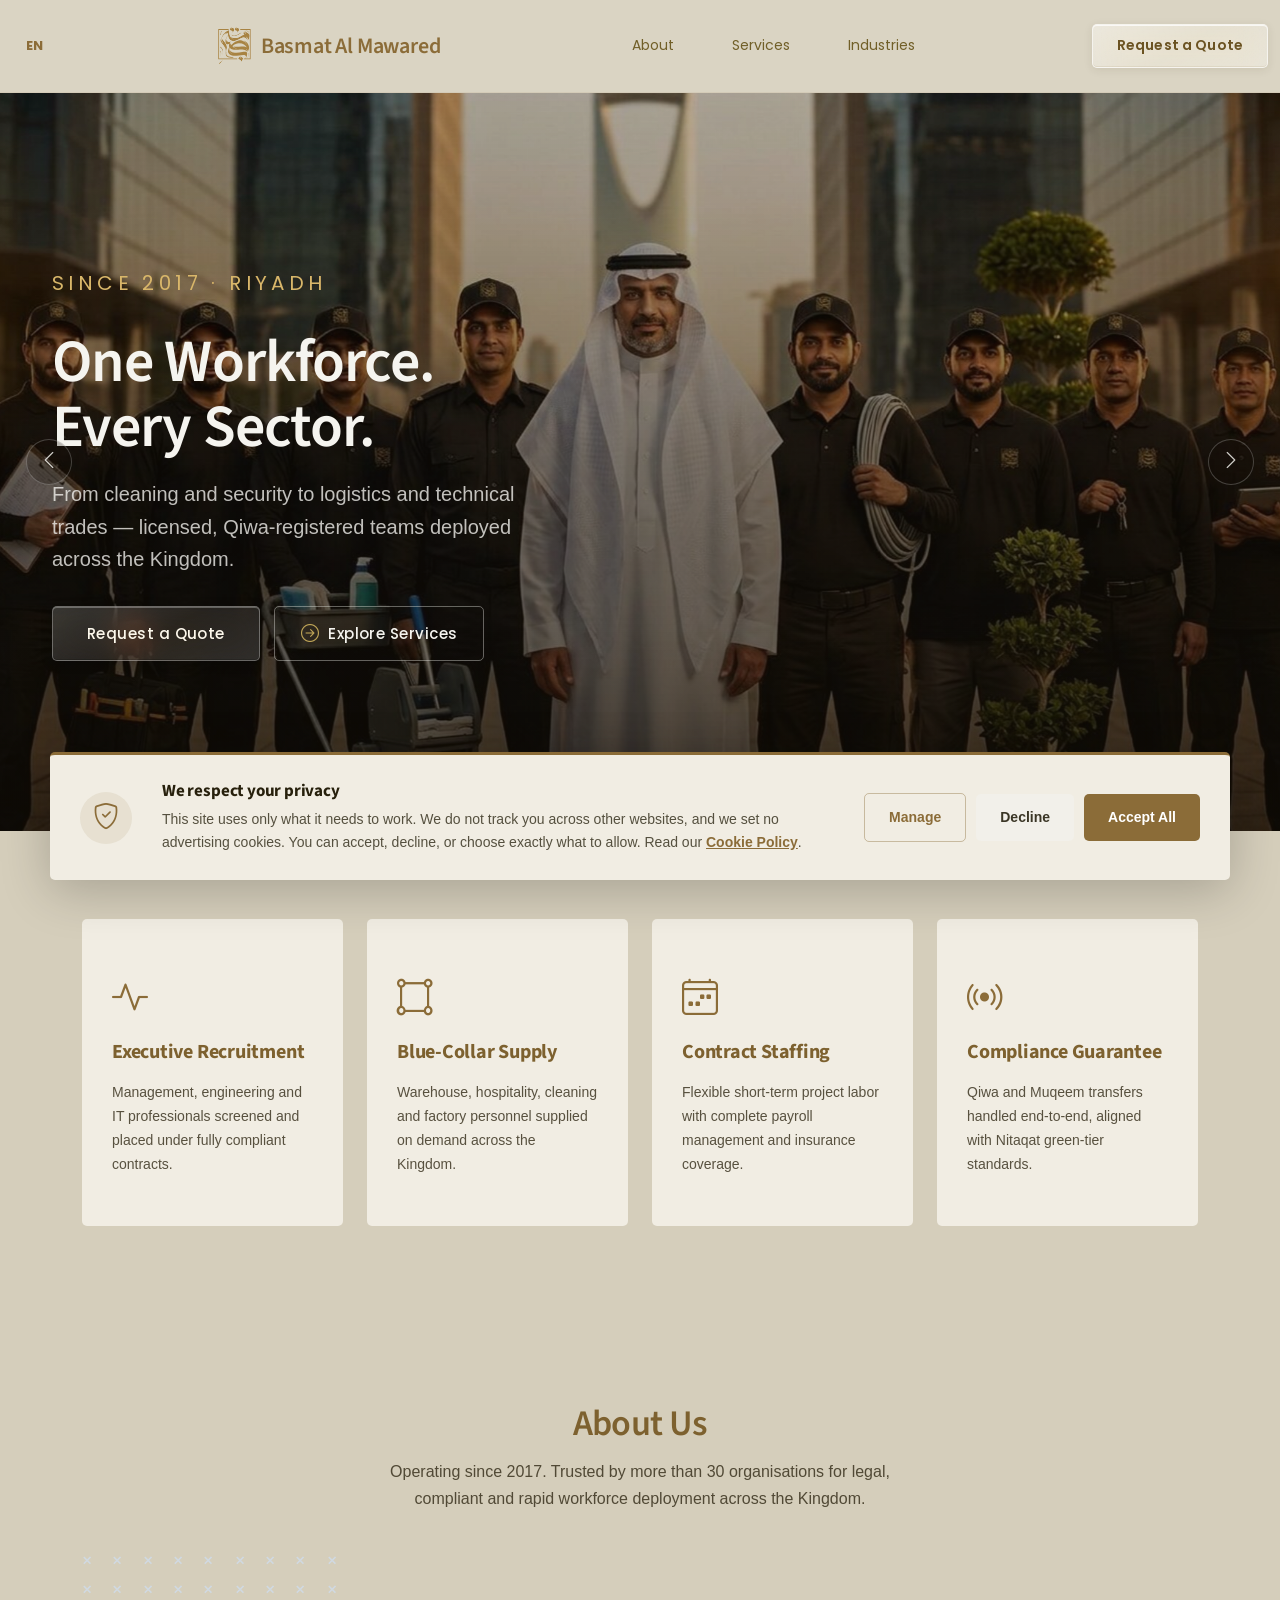
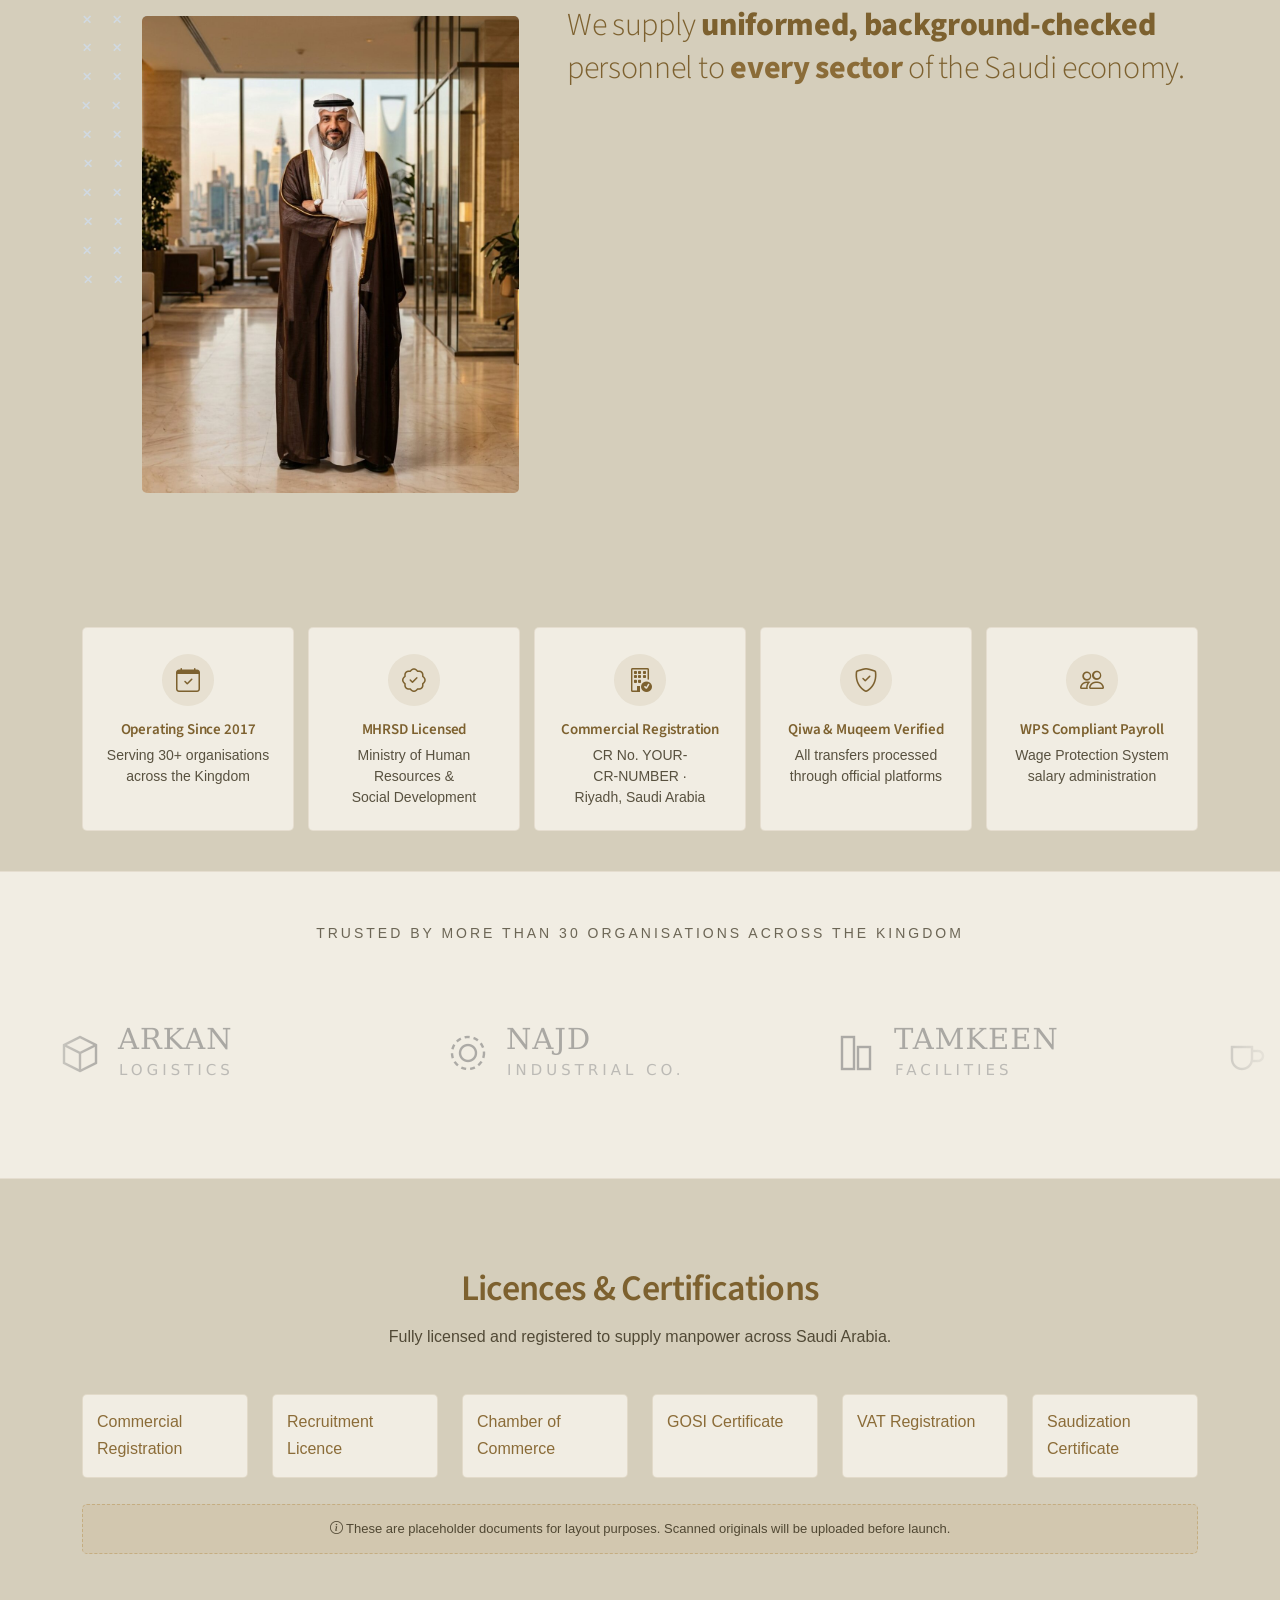
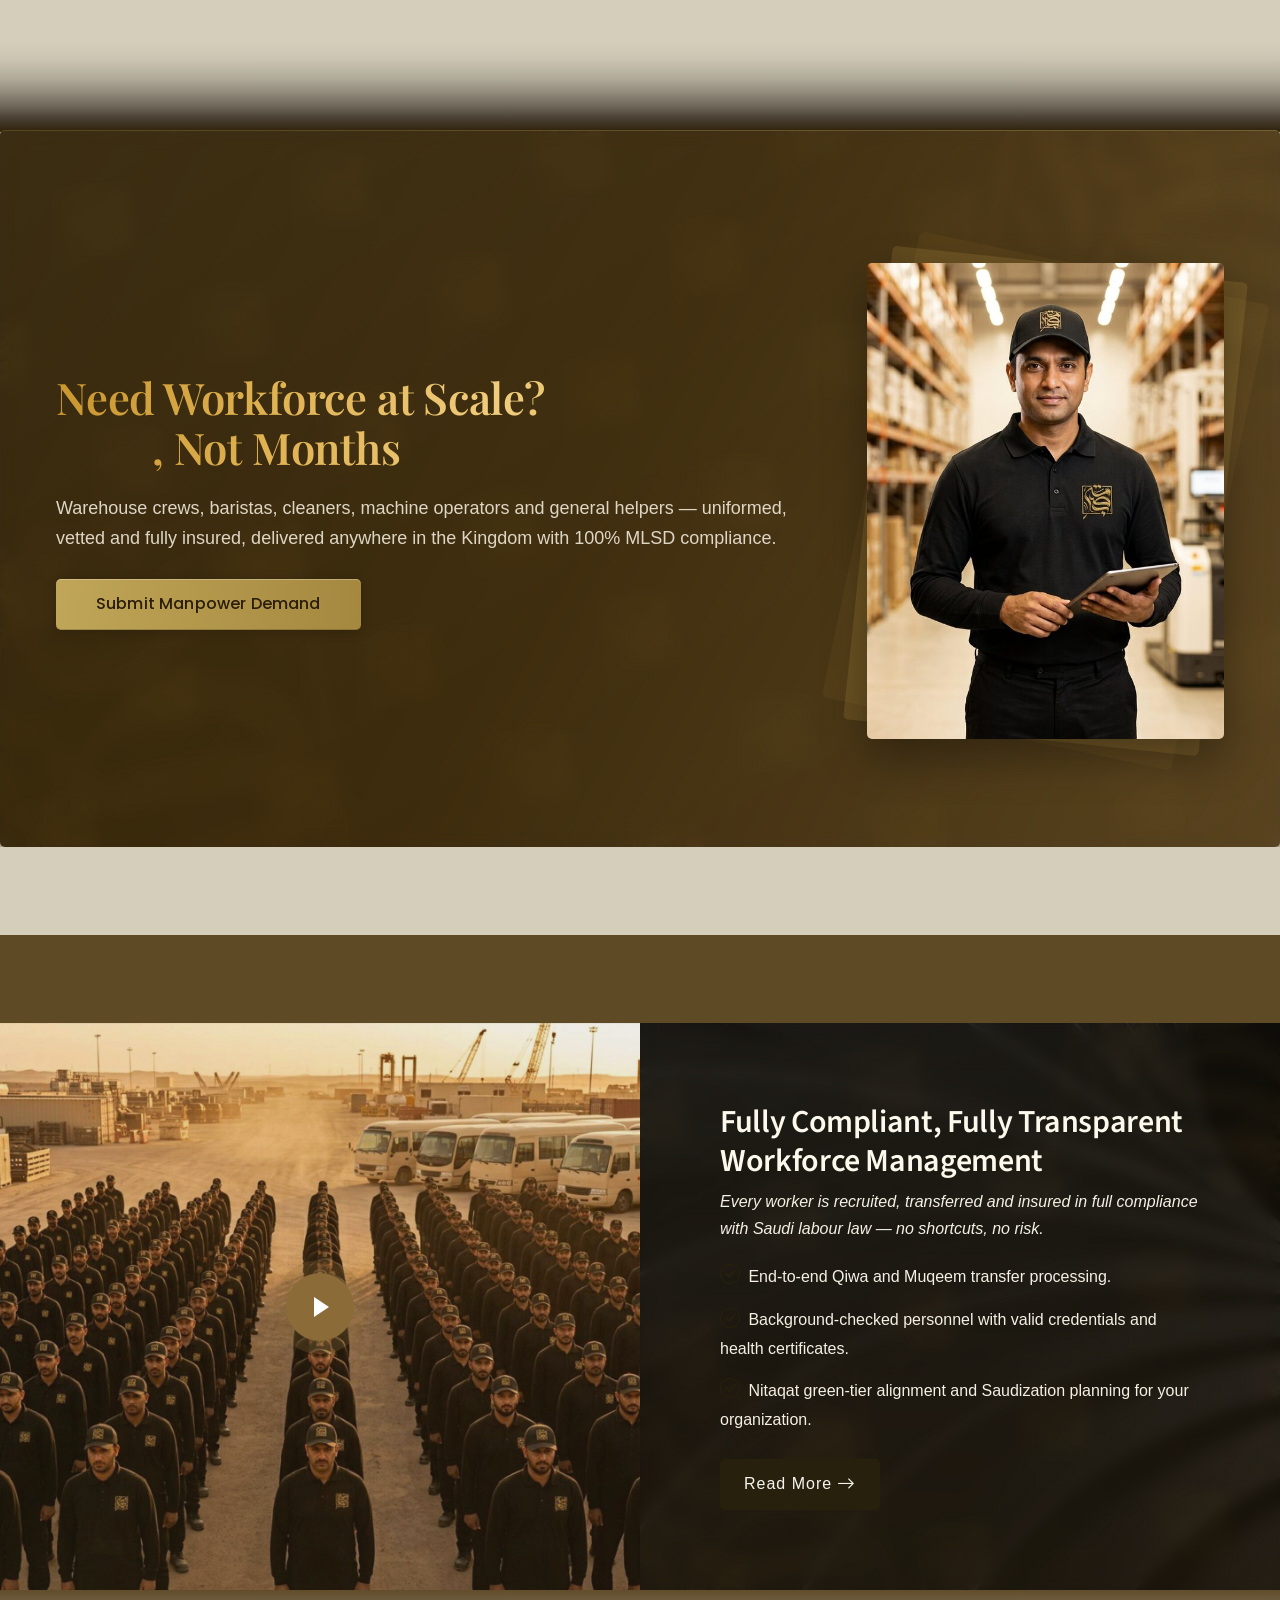
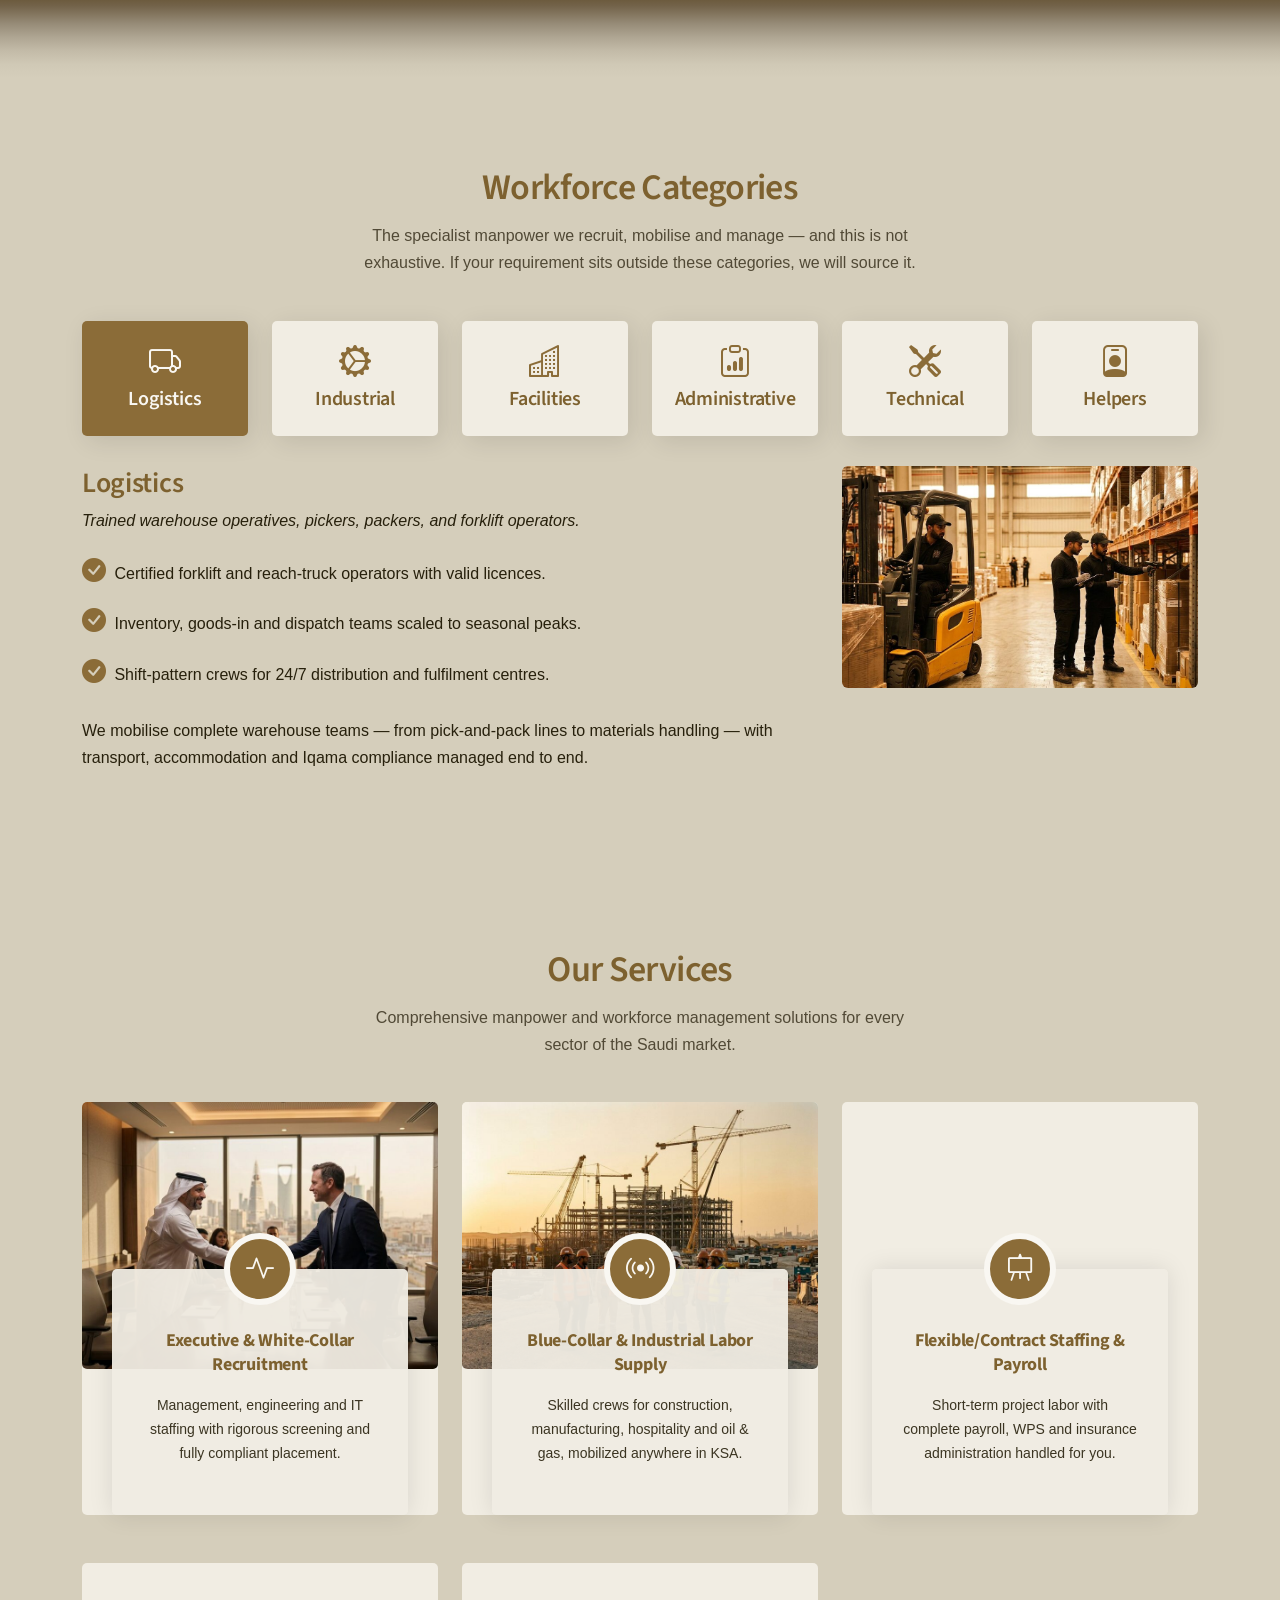
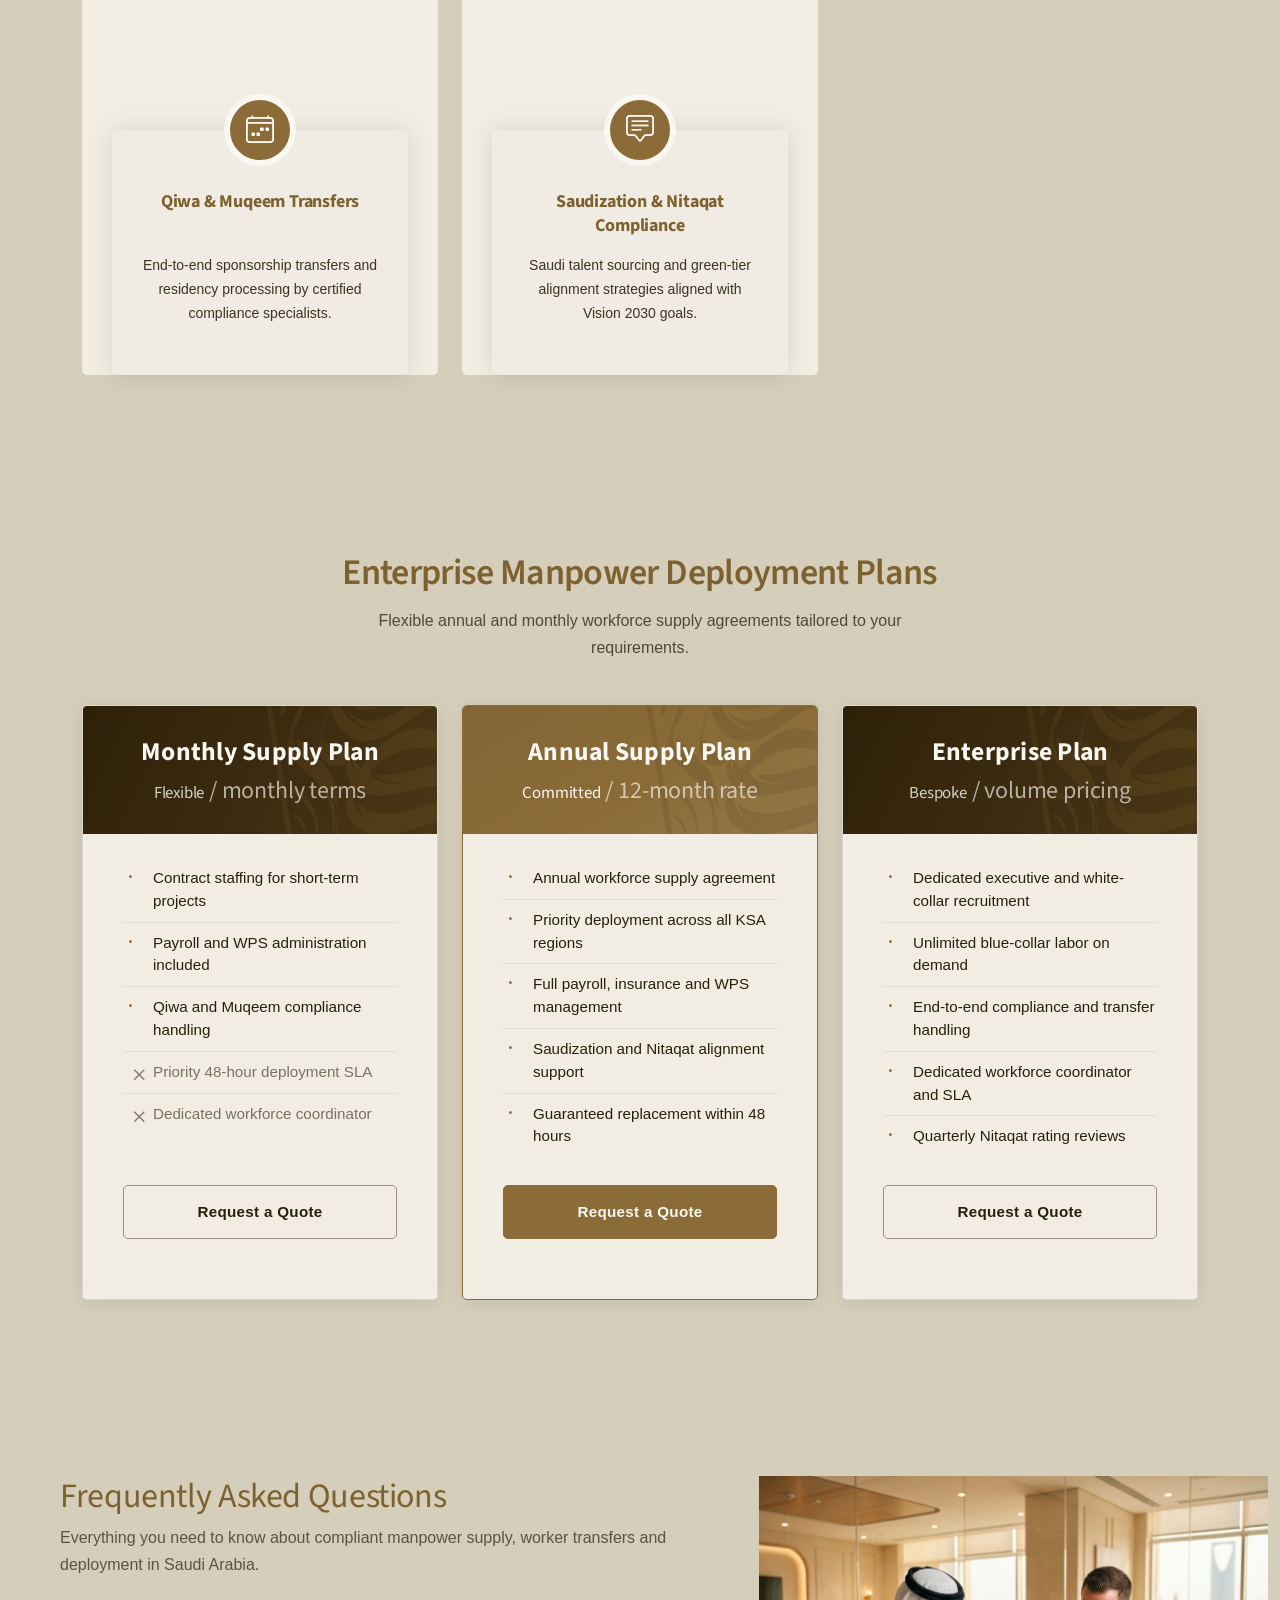
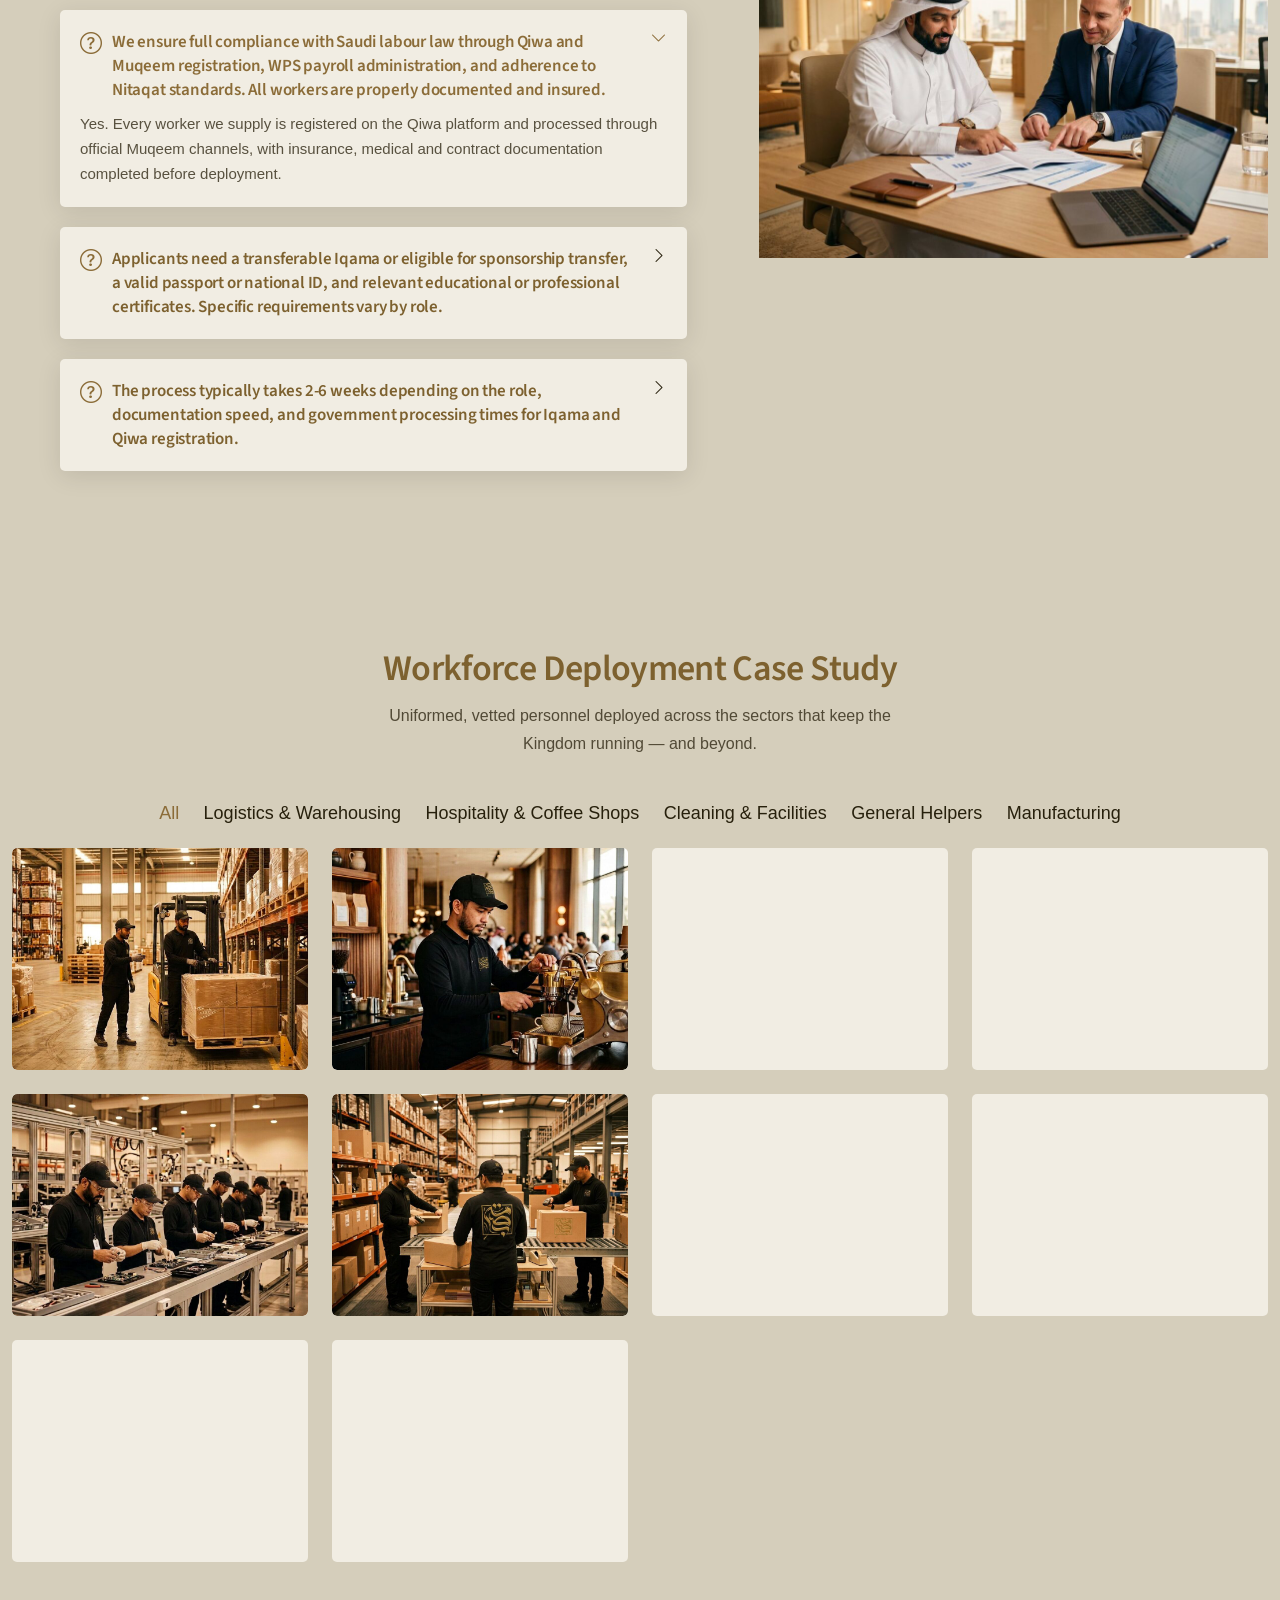
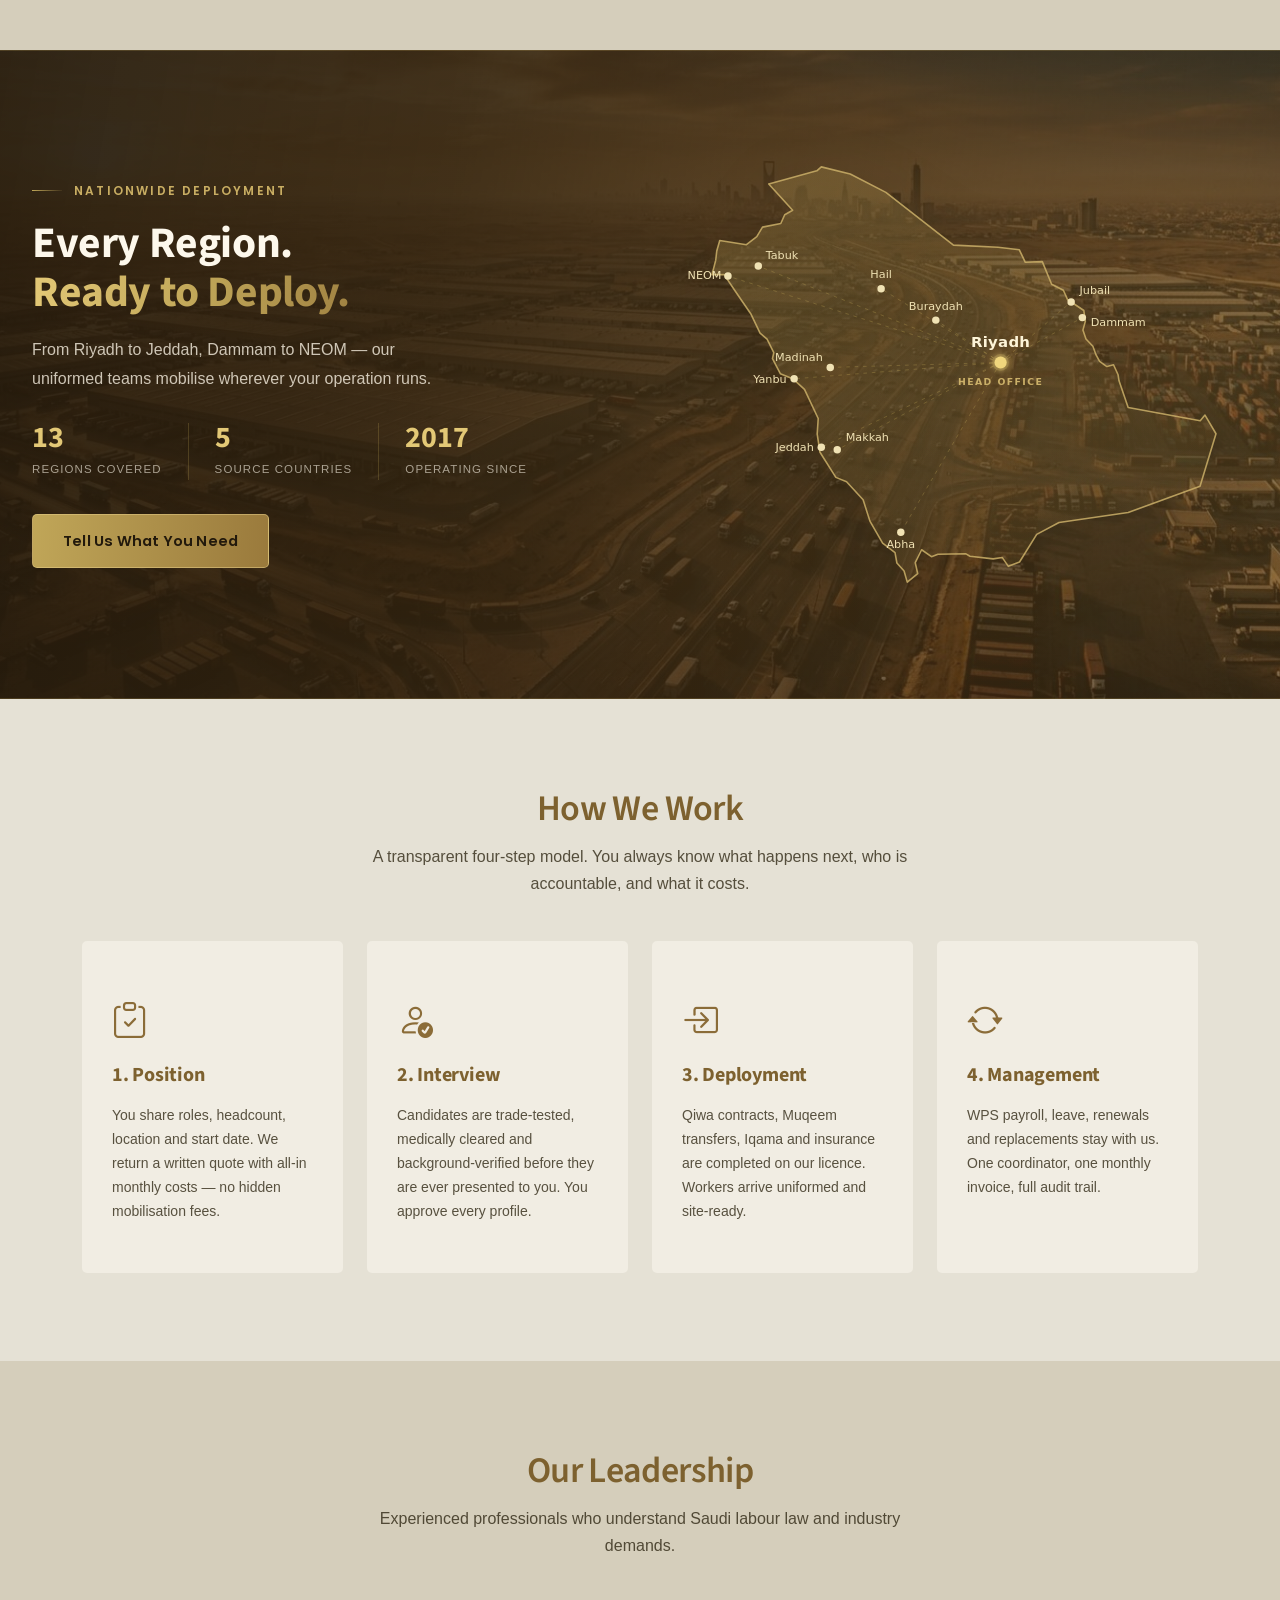
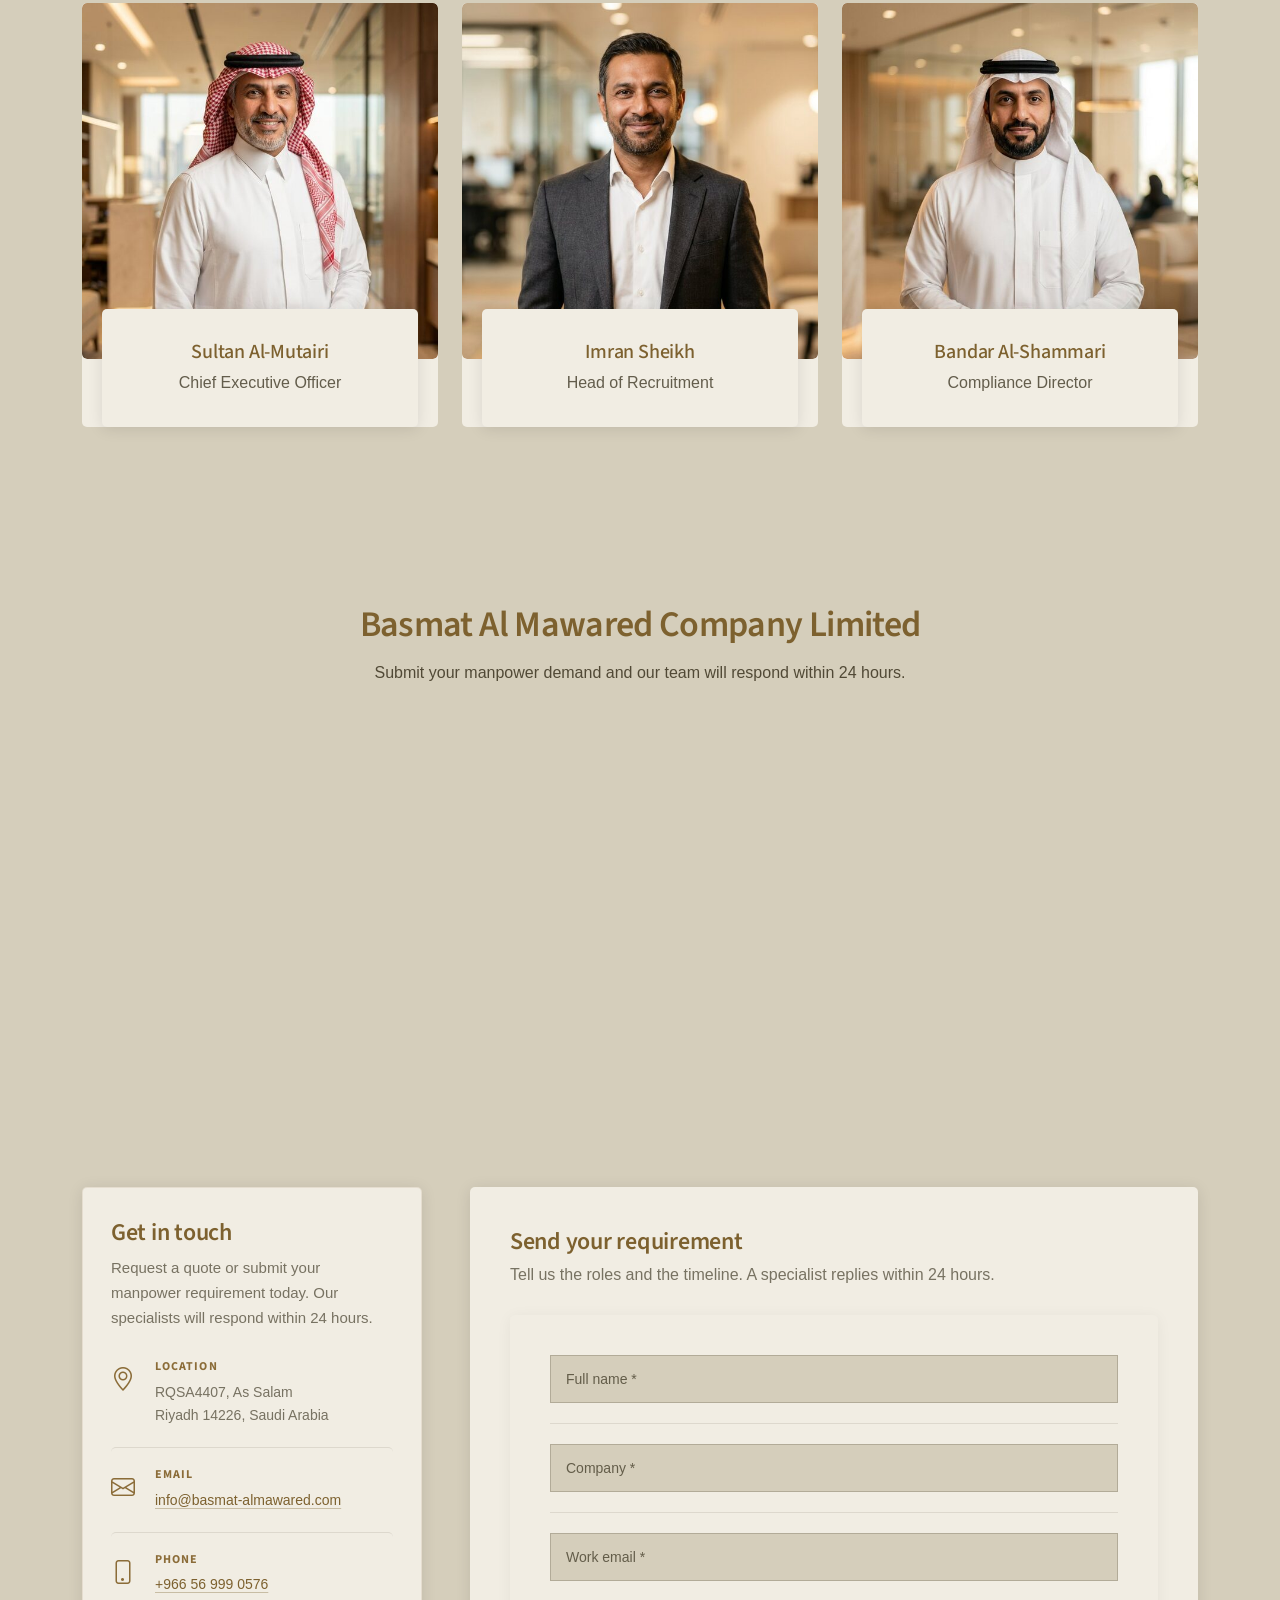
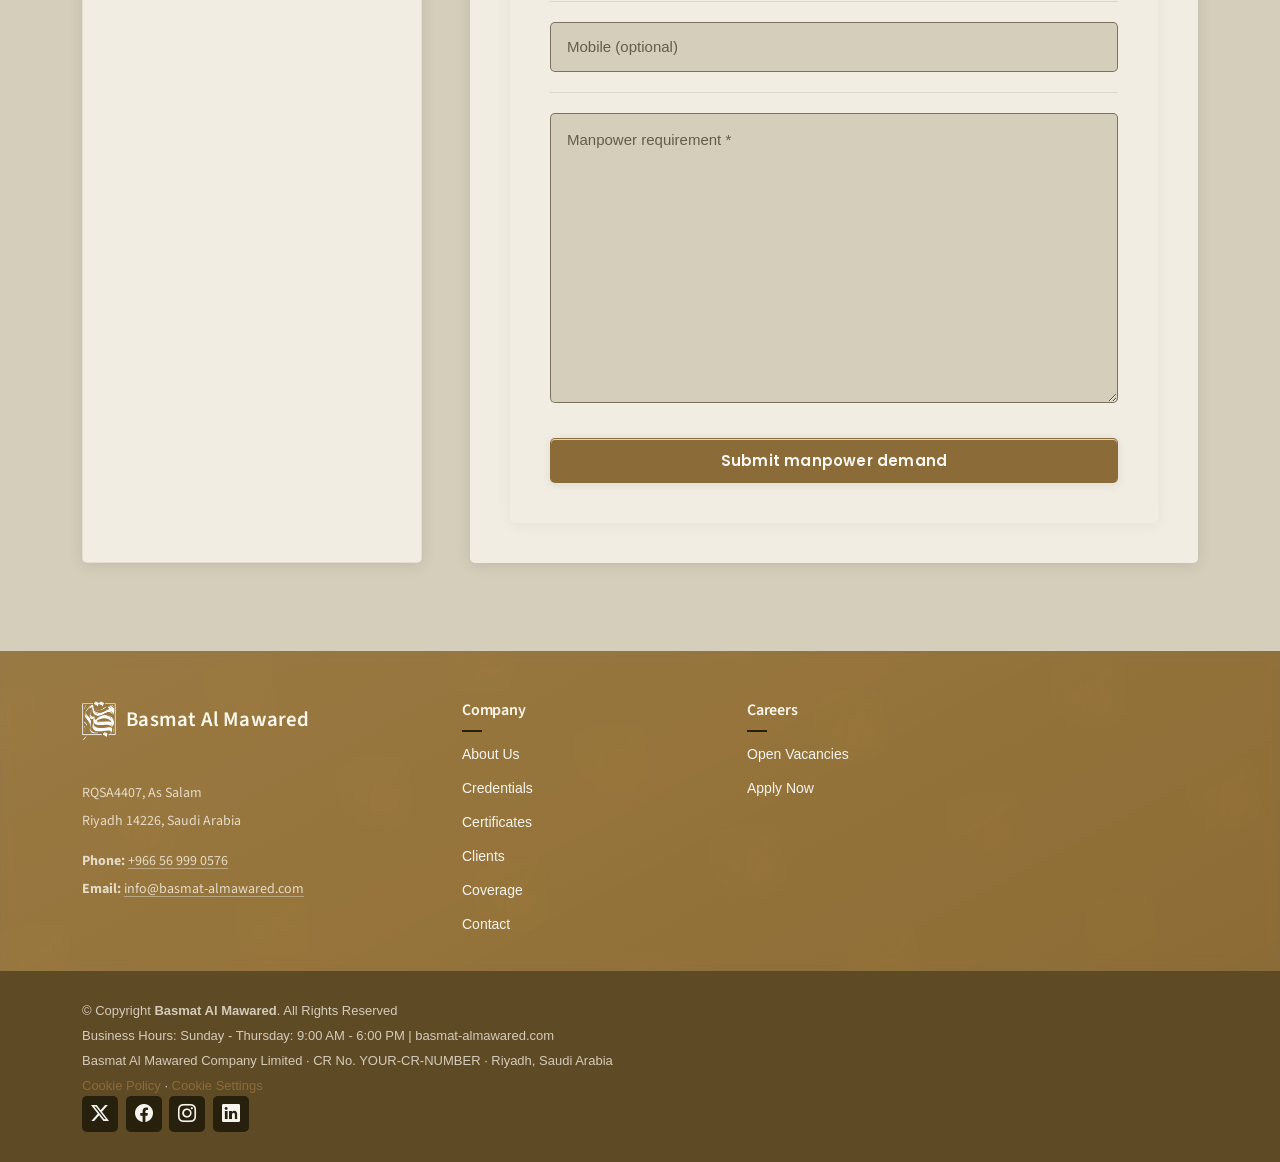
==== commit 5a2dcfbd: "Cleanup: remove cv-builder sample data, dead cookie-consent embed gate, inline styles → CSS classes;" ====
--- a/index.html
+++ b/index.html
@@ -32,7 +32,7 @@
   <!-- Fonts -->
   <link href="https://fonts.googleapis.com" rel="preconnect">
   <link href="https://fonts.gstatic.com" rel="preconnect" crossorigin>
-  <link href="https://fonts.googleapis.com/css2?family=Inter:wght@400;500;600;700&family=DM+Sans:wght@500;600;700&family=Poppins:wght@400;500;600;700&family=Noto+Sans+Arabic:wght@400;500;600;700&display=swap" rel="stylesheet">
+  <link href="https://fonts.googleapis.com/css2?family=Roboto:ital,wght@0,300;0,400;0,500;0,600;0,700;1,400;1,500&family=Poppins:wght@300;400;500;600;700&family=Source+Sans+Pro:wght@300;400;500;600;700&family=Playfair+Display:ital,wght@0,600;0,700;1,700&display=swap" rel="stylesheet">
 
   <!-- Vendor CSS Files -->
   <link href="assets/vendor/bootstrap/css/bootstrap.min.css" rel="stylesheet">
@@ -42,12 +42,12 @@
   <link href="assets/vendor/swiper/swiper-bundle.min.css" rel="stylesheet">
 
   <!-- Main CSS File -->
-  <link href="assets/css/main.css?v=72" rel="stylesheet">
-
-  <link href="assets/css/hero-slider.css?v=72" rel="stylesheet">
-  <link href="assets/css/clients.css?v=72" rel="stylesheet">
-  <link href="assets/css/cookie.css?v=72" rel="stylesheet">
-  <link href="assets/css/coverage.css?v=72" rel="stylesheet">
+  <link href="assets/css/main.css?v=70" rel="stylesheet">
+
+  <link href="assets/css/hero-slider.css?v=70" rel="stylesheet">
+  <link href="assets/css/clients.css?v=70" rel="stylesheet">
+  <link href="assets/css/cookie.css?v=70" rel="stylesheet">
+  <link href="assets/css/coverage.css?v=70" rel="stylesheet">
 
   <!-- =======================================================
   * Template Name: HeroBiz
@@ -82,8 +82,8 @@
   }
   </script>
 
-<link href="assets/css/refinements.css?v=72" rel="stylesheet">
-  <link href="assets/css/rtl.css?v=72" rel="stylesheet">
+<link href="assets/css/refinements.css?v=70" rel="stylesheet">
+  <link href="assets/css/rtl.css?v=70" rel="stylesheet">
 
 </head>
 
@@ -136,7 +136,7 @@
             <img src="assets/img/hero/hero-2.jpg" alt="Logistics and warehouse personnel at a Saudi distribution centre" width="1920" height="1080" loading="lazy" decoding="async">
             <div class="hero-slide-content">
               <div class="container">
-                <p class="hero-kicker">Logistics &amp; Warehousing</p>
+                <p class="hero-kicker" data-i18n="hero.kicker">Logistics &amp; Warehousing</p>
                 <h1 data-i18n="hero.title2">Teams That<br>Keep You Moving</h1>
                 <p class="hero-lead">Forklift operators, loaders and stock controllers &mdash; background-checked, uniformed and ready for your peak season.</p>
                 <div class="hero-actions">
@@ -277,36 +277,11 @@
 
           <div class="col-lg-7">
             <h3 class="pt-0 pt-lg-5 heading-emphasis" data-i18n="about.heading">We supply <strong>uniformed, background-checked</strong> personnel to <span class="accent">every sector</span> of the Saudi economy.</h3>
-
-            <p class="fst-italic" data-i18n="about.lead">Every worker we supply is registered, insured and fully compliant with Saudi labour law.</p>
-
-            <div class="d-flex align-items-center mt-4">
-              <i class="bi bi-check2"></i>
-              <h4 data-i18n="about.point1">Full registration for all deployed personnel</h4>
-            </div>
-            <p data-i18n="about.point1d">Employment contracts, insurance and wage protection are managed digitally, ensuring zero compliance risk.</p>
-
-            <div class="d-flex align-items-center mt-4">
-              <i class="bi bi-check2"></i>
-              <h4 data-i18n="about.point2">Payroll handled in-house</h4>
-            </div>
-            <p data-i18n="about.point2d">Salaries are processed and disbursed on schedule through approved channels, keeping your organization fully audit-ready.</p>
-
-            <div class="d-flex align-items-center mt-4">
-              <i class="bi bi-check2"></i>
-              <h4 data-i18n="about.point3">Dedicated officers for every contract</h4>
-            </div>
-            <p data-i18n="about.point3d">Our team monitors regulatory updates and keeps all documentation current, from medical certificates to work permits.</p>
-
-          </div>
-
-        </div>
-
-      </div>
-
+          </div>
+        </div>
+      </div>
     </section><!-- /About Section -->
-
-    <!-- Clients Section -->
+<!-- Clients Section -->
     <!-- Credentials Section -->
     <section id="credentials" class="credentials section">
 
@@ -775,23 +750,6 @@
           </div><!-- End Service Item -->
 
           <div class="col-xl-4 col-md-6">
-            <div class="service-item" id="svc-deployment-plans">
-              <div class="img">
-                <img width="800" height="600" src="assets/img/services-4.jpg" class="img-fluid" alt="Compliance officer processing Qiwa and Muqeem paperwork" loading="lazy" decoding="async">
-              </div>
-              <div class="details position-relative">
-                <div class="icon">
-                  <i class="bi bi-bounding-box-circles"></i>
-                </div>
-                <a href="service-details.html" class="stretched-link">
-                  <h3>Enterprise Manpower Deployment Plans</h3>
-                </a>
-                <p>Annual and monthly workforce supply agreements with priority allocation and locked rates.</p>
-              </div>
-            </div>
-          </div><!-- End Service Item -->
-
-          <div class="col-xl-4 col-md-6">
             <div class="service-item" id="svc-qiwa-muqeem">
               <div class="img">
                 <img width="800" height="600" src="assets/img/services-5.jpg" class="img-fluid" alt="Warehouse and logistics personnel at work" loading="lazy" decoding="async">
@@ -830,6 +788,95 @@
       </div>
 
     </section><!-- /Services Section -->
+
+
+    <!-- Pricing Section -->
+    <section id="pricing" class="pricing section">
+
+      <!-- Section Title -->
+      <div class="container section-title" data-aos="fade-up">
+        <h2 data-i18n="pricing.title">Pricing Plans</h2>
+        <p>Flexible annual and monthly workforce supply agreements tailored to your requirements.</p>
+      </div><!-- End Section Title -->
+
+      <div class="container" data-aos="fade-up">
+
+        <div class="row gy-4">
+
+          <div class="col-lg-4">
+            <div class="pricing-item">
+
+              <div class="pricing-header">
+                <h3>Monthly Supply Plan</h3>
+                <h4>Flexible<span> / monthly terms</span></h4>
+              </div>
+
+              <ul>
+                <li><i class="bi bi-dot"></i> <span>Contract staffing for short-term projects</span></li>
+                <li><i class="bi bi-dot"></i> <span>Payroll and WPS administration included</span></li>
+                <li><i class="bi bi-dot"></i> <span>Qiwa and Muqeem compliance handling</span></li>
+                <li class="na"><i class="bi bi-x"></i> <span>Priority 48-hour deployment SLA</span></li>
+                <li class="na"><i class="bi bi-x"></i> <span>Dedicated workforce coordinator</span></li>
+              </ul>
+
+              <div class="text-center mt-auto">
+                <a href="#contact" class="buy-btn">Request a Quote</a>
+              </div>
+
+            </div>
+          </div><!-- End Pricing Item -->
+
+          <div class="col-lg-4">
+            <div class="pricing-item featured">
+
+              <div class="pricing-header">
+                <h3>Annual Supply Plan</h3>
+                <h4>Committed<span> / 12-month rate</span></h4>
+              </div>
+
+              <ul>
+                <li><i class="bi bi-dot"></i> <span>Annual workforce supply agreement</span></li>
+                <li><i class="bi bi-dot"></i> <span>Priority deployment across all KSA regions</span></li>
+                <li><i class="bi bi-dot"></i> <span>Full payroll, insurance and WPS management</span></li>
+                <li><i class="bi bi-dot"></i> <span>Saudization and Nitaqat alignment support</span></li>
+                <li><i class="bi bi-dot"></i> <span>Guaranteed replacement within 48 hours</span></li>
+              </ul>
+
+              <div class="text-center mt-auto">
+                <a href="#contact" class="buy-btn">Request a Quote</a>
+              </div>
+
+            </div>
+          </div><!-- End Pricing Item -->
+
+          <div class="col-lg-4">
+            <div class="pricing-item">
+
+              <div class="pricing-header">
+                <h3>Enterprise Plan</h3>
+                <h4>Bespoke<span> / volume pricing</span></h4>
+              </div>
+
+              <ul>
+                <li><i class="bi bi-dot"></i> <span>Dedicated executive and white-collar recruitment</span></li>
+                <li><i class="bi bi-dot"></i> <span>Unlimited blue-collar labor on demand</span></li>
+                <li><i class="bi bi-dot"></i> <span>End-to-end compliance and transfer handling</span></li>
+                <li><i class="bi bi-dot"></i> <span>Dedicated workforce coordinator and SLA</span></li>
+                <li><i class="bi bi-dot"></i> <span>Quarterly Nitaqat rating reviews</span></li>
+              </ul>
+
+              <div class="text-center mt-auto">
+                <a href="#contact" class="buy-btn">Request a Quote</a>
+              </div>
+
+            </div>
+          </div><!-- End Pricing Item -->
+
+        </div>
+
+      </div>
+
+    </section><!-- /Pricing Section -->
 
     <!-- Faq Section -->
     <section id="faq" class="faq section">
@@ -1190,14 +1237,14 @@
 
       </div>
 
-    </section><!-- /Team Section -->
+</section><!-- /Team Section -->
 
     <!-- Contact Section -->
     <section id="contact" class="contact section">
 
       <!-- Section Title -->
       <div class="container section-title" data-aos="fade-up">
-        <h2 data-i18n="contact.title">Contact Us</h2>
+        <h2 data-i18n="pageTitles.home">Contact Us</h2>
         <p>Submit your manpower demand and our team will respond within 24 hours.</p>
       </div><!-- End Section Title -->
 
@@ -1264,36 +1311,31 @@
 
                 <div class="enquiry-row">
                   <div class="enquiry-field">
-                    <label class="field-label" for="name">Full name <span class="req">*</span></label>
-                    <input type="text" name="name" id="name" placeholder="Your name" required autocomplete="name">
+                    <input type="text" name="name" id="name" placeholder="Full name *" data-i18n-placeholder="contact.namePlaceholder" required autocomplete="name" aria-label="Full name (required)">
                   </div>
                 </div>
 
                 <div class="enquiry-row">
                   <div class="enquiry-field">
-                    <label class="field-label" for="subject">Company <span class="req">*</span></label>
-                    <input type="text" name="subject" id="subject" placeholder="Company name" required autocomplete="organization">
+                    <input type="text" name="subject" id="subject" placeholder="Company *" data-i18n-placeholder="contact.companyPlaceholder" required autocomplete="organization" aria-label="Company (required)">
                   </div>
                 </div>
 
                 <div class="enquiry-row">
                   <div class="enquiry-field">
-                    <label class="field-label" for="email">Work email <span class="req">*</span></label>
-                    <input type="email" name="email" id="email" placeholder="name@company.com" required autocomplete="email">
+                    <input type="email" name="email" id="email" placeholder="Work email *" data-i18n-placeholder="contact.workEmailPlaceholder" required autocomplete="email" aria-label="Work email (required)">
                   </div>
                 </div>
 
                 <div class="enquiry-row">
                   <div class="enquiry-field">
-                    <label class="field-label" for="phone">Mobile <span class="opt">(optional)</span></label>
-                    <input type="tel" name="phone" id="phone" placeholder="+966 5X XXX XXXX" autocomplete="tel" inputmode="tel" pattern="[0-9+()\s.\-]{9,40}" maxlength="40" title="Digits, spaces and + ( ) . - only, at least 9 digits">
+                    <input type="tel" name="phone" id="phone" placeholder="Mobile (optional)" data-i18n-placeholder="contact.mobilePlaceholder" autocomplete="tel" inputmode="tel" pattern="[0-9+()\s.\-]{9,40}" maxlength="40" title="Digits, spaces and + ( ) . - only, at least 9 digits" aria-label="Mobile (optional)">
                   </div>
                 </div>
 
                 <div class="enquiry-row">
                   <div class="enquiry-field">
-                    <label class="field-label" for="message">Manpower requirement <span class="req">*</span></label>
-                    <textarea name="message" id="message" rows="5" placeholder="Roles, numbers, location, start date" required></textarea>
+                    <textarea name="message" id="message" rows="5" placeholder="Manpower requirement *" data-i18n-placeholder="contact.manpowerReqPlaceholder" required aria-label="Manpower requirement (required)"></textarea>
                   </div>
                 </div>
 
--- a/assets/css/main.css
+++ b/assets/css/main.css
@@ -12,12 +12,12 @@
 --------------------------------------------------------------*/
 /* Fonts */
 :root {
-  --default-font: "Inter", "Noto Sans Arabic", "Segoe UI", "Helvetica Neue", "Noto Sans", Arial, "Liberation Sans", sans-serif, "Apple Color Emoji", "Segoe UI Emoji", "Segoe UI Symbol", "Noto Color Emoji";
-  --heading-font: "DM Sans", "Noto Sans Arabic", "Source Sans Pro", "Segoe UI", "Helvetica Neue", Arial, sans-serif;
-  --nav-font: "Poppins", "Noto Sans Arabic", sans-serif;
+  --default-font: "Inter", "Segoe UI", "Helvetica Neue", "Noto Sans", Arial, "Liberation Sans", sans-serif, "Apple Color Emoji", "Segoe UI Emoji", "Segoe UI Symbol", "Noto Color Emoji";
+  --heading-font: "DM Sans", "Source Sans Pro", "Segoe UI", "Helvetica Neue", Arial, sans-serif;
+  --nav-font: "Poppins", sans-serif;
 
   /* Font stack (shared) */
-  --font-sans: "Inter", "Noto Sans Arabic", "Segoe UI", "Helvetica Neue", "Noto Sans", Arial, sans-serif;
+  --font-sans: "Inter", "Segoe UI", "Helvetica Neue", "Noto Sans", Arial, sans-serif;
 
   /* Type scale (1.200 minor third, 16px base) */
   --fs-2xs: 0.75rem;    /* 12px */
@@ -3095,4 +3095,66 @@
   padding-left: 5px;
   color: color-mix(in srgb, var(--default-color), transparent 60%);
   font-size: 14px;
+}
+
+/* Language switch */
+.lang-switch {
+  display: flex;
+  align-items: center;
+  gap: 4px;
+  padding: 6px 12px;
+  border-radius: 5px;
+  font-size: 13px;
+  font-weight: 600;
+  cursor: pointer;
+  transition: all 150ms ease-in-out;
+  color: var(--nav-color);
+  user-select: none;
+  flex-shrink: 0;
+}
+.lang-switch:hover {
+  color: var(--nav-hover-color);
+  background: rgba(139, 108, 56, 0.08);
+}
+.lang-label {
+  font-family: var(--nav-font);
+}
+.lang-divider {
+  color: var(--text-faint);
+  font-size: 11px;
+}
+.lang-switch.active {
+  color: var(--accent-color);
+  background: rgba(139, 108, 56, 0.1);
+}
+[dir="rtl"] .lang-divider {
+  margin: 0 2px;
+}
+[dir="rtl"] .lang-label {
+  font-family: "Inter", "Segoe UI", "Helvetica Neue", "Noto Sans", Arial, sans-serif;
+}
+
+/* Job brief alert */
+.job-brief-alert {
+  background: color-mix(in srgb, var(--accent-color), transparent 95%);
+  border-left: 3px solid var(--accent-color);
+  border-radius: 6px;
+  padding: 14px 16px;
+}
+.job-brief-alert .alert-body {
+  font-size: 13.5px;
+  line-height: 1.7;
+}
+.job-brief-alert .alert-muted {
+  color: color-mix(in srgb, var(--default-color), transparent 30%);
+}
+
+/* Form error alert */
+.form-error-alert {
+  background: #fdecea;
+  border: 1px solid #f5c6cb;
+  color: #8a1c1c;
+  padding: 12px 16px;
+  border-radius: 6px;
+  font-size: 14px;
 }
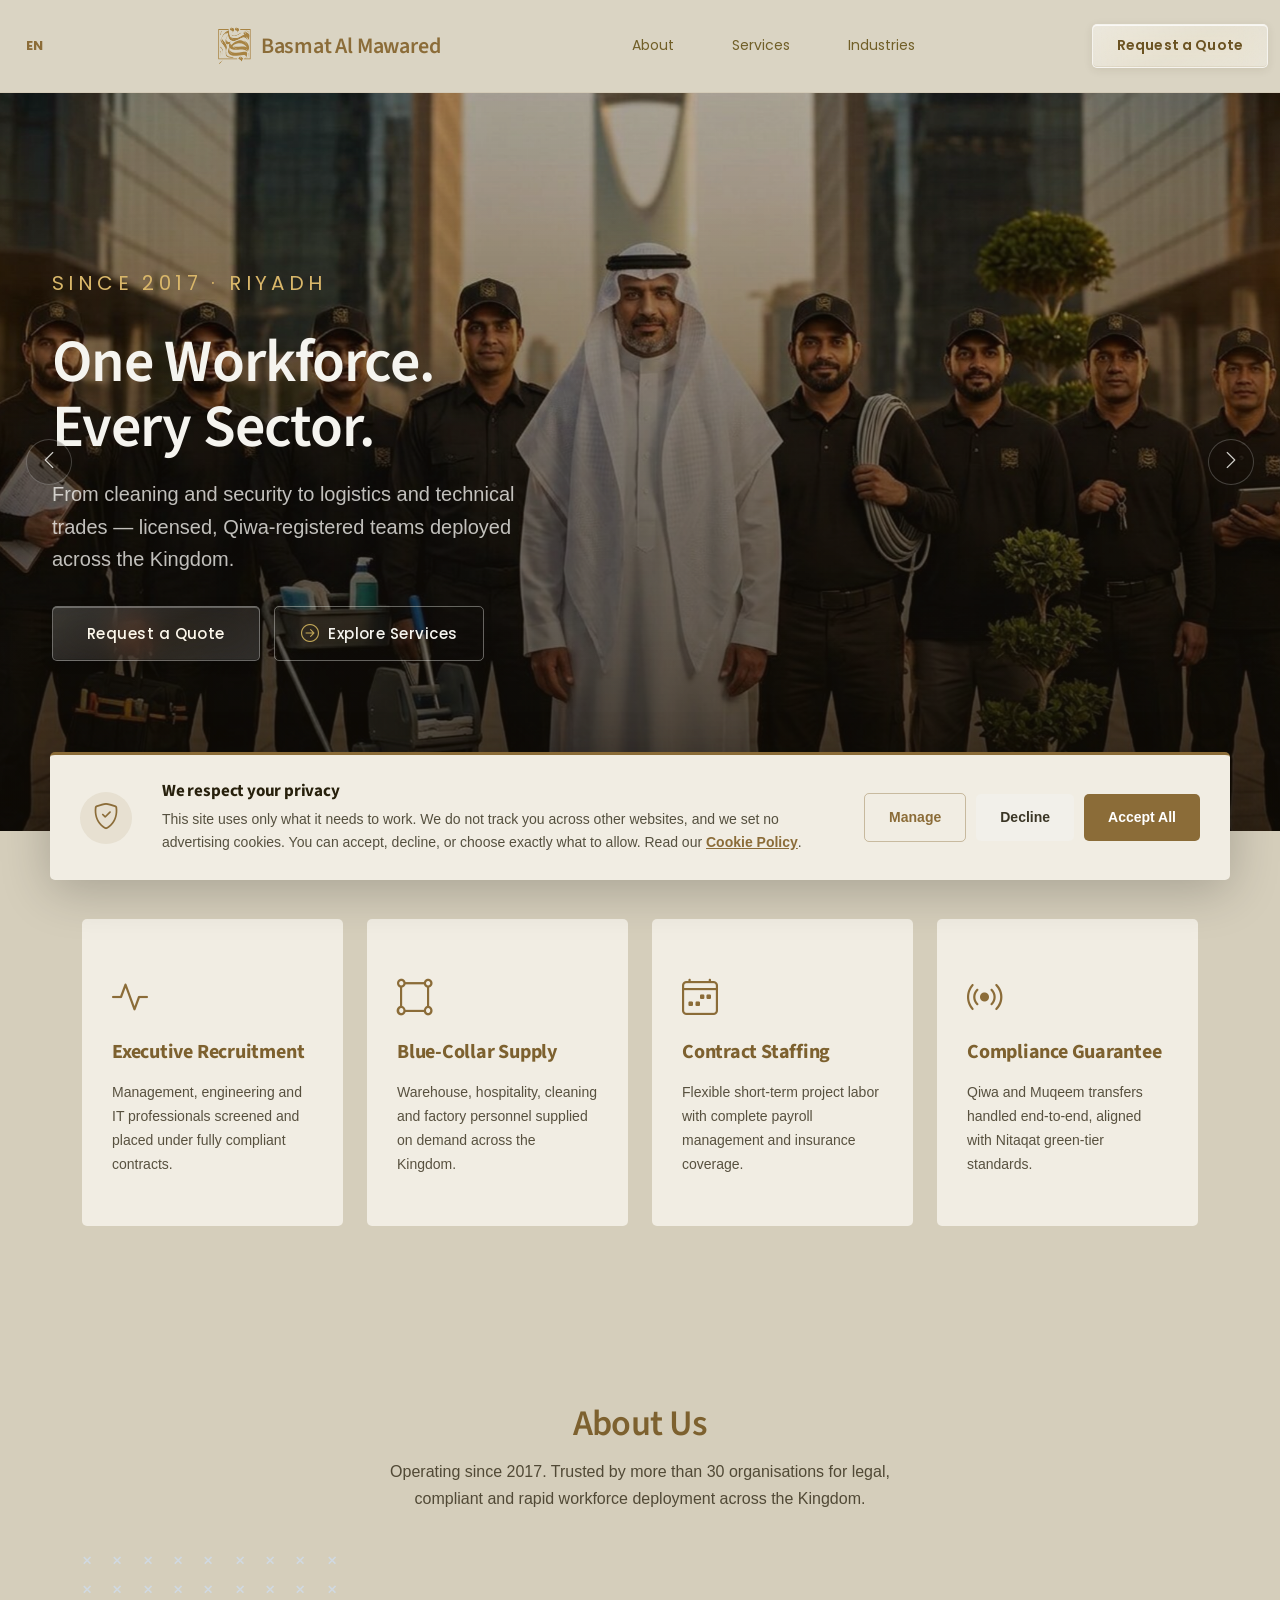
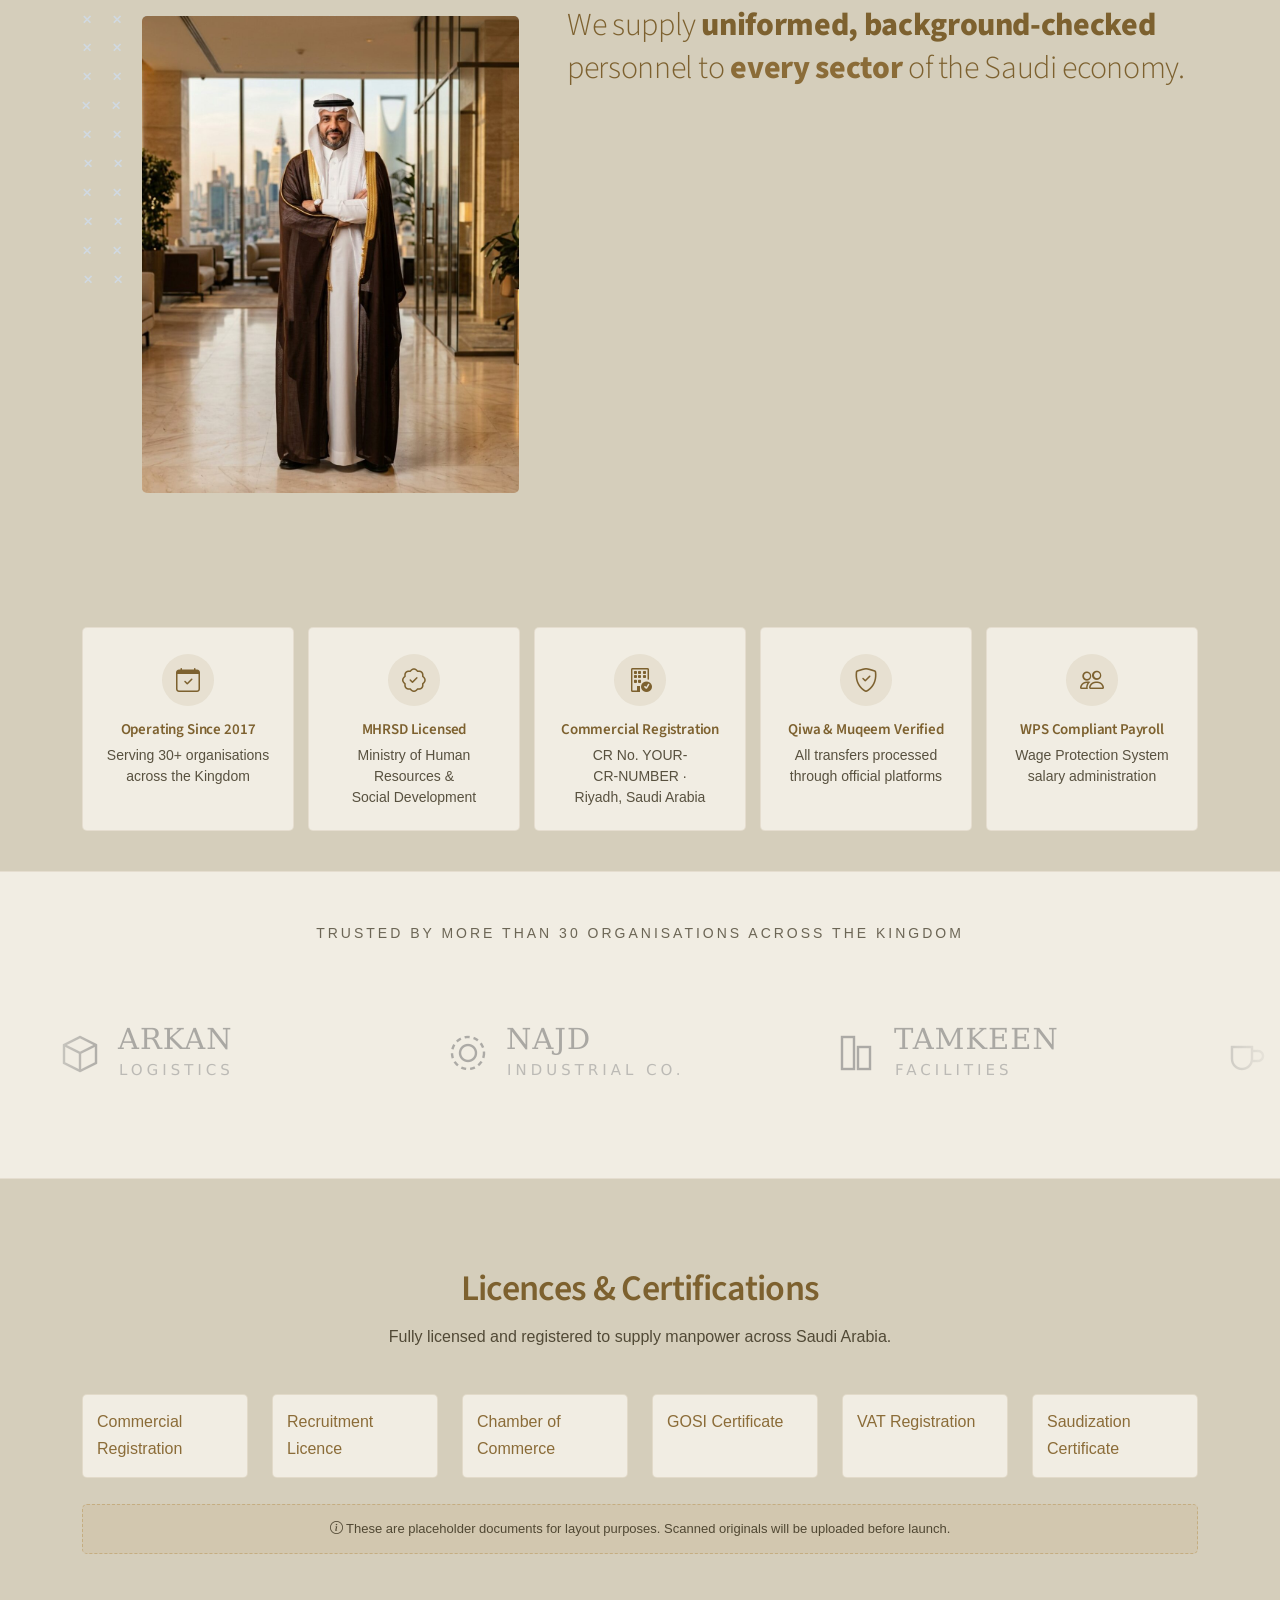
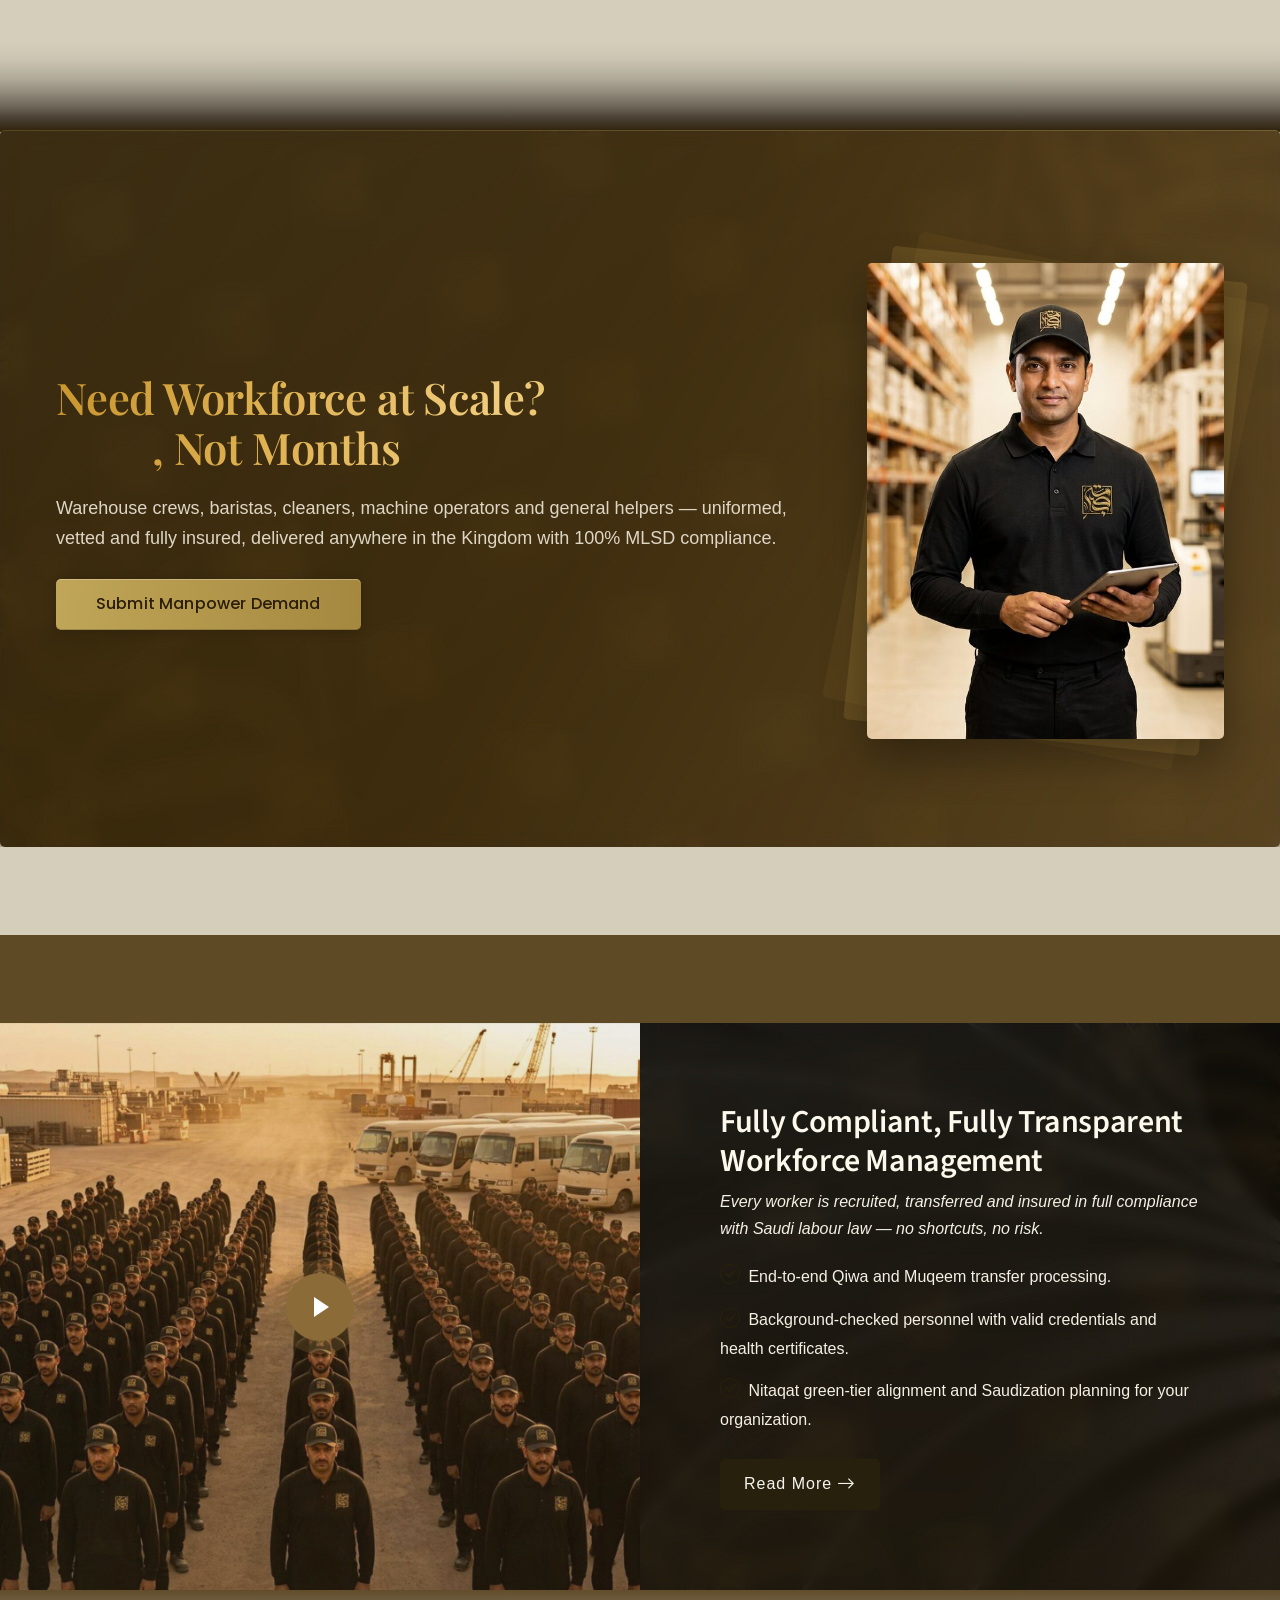
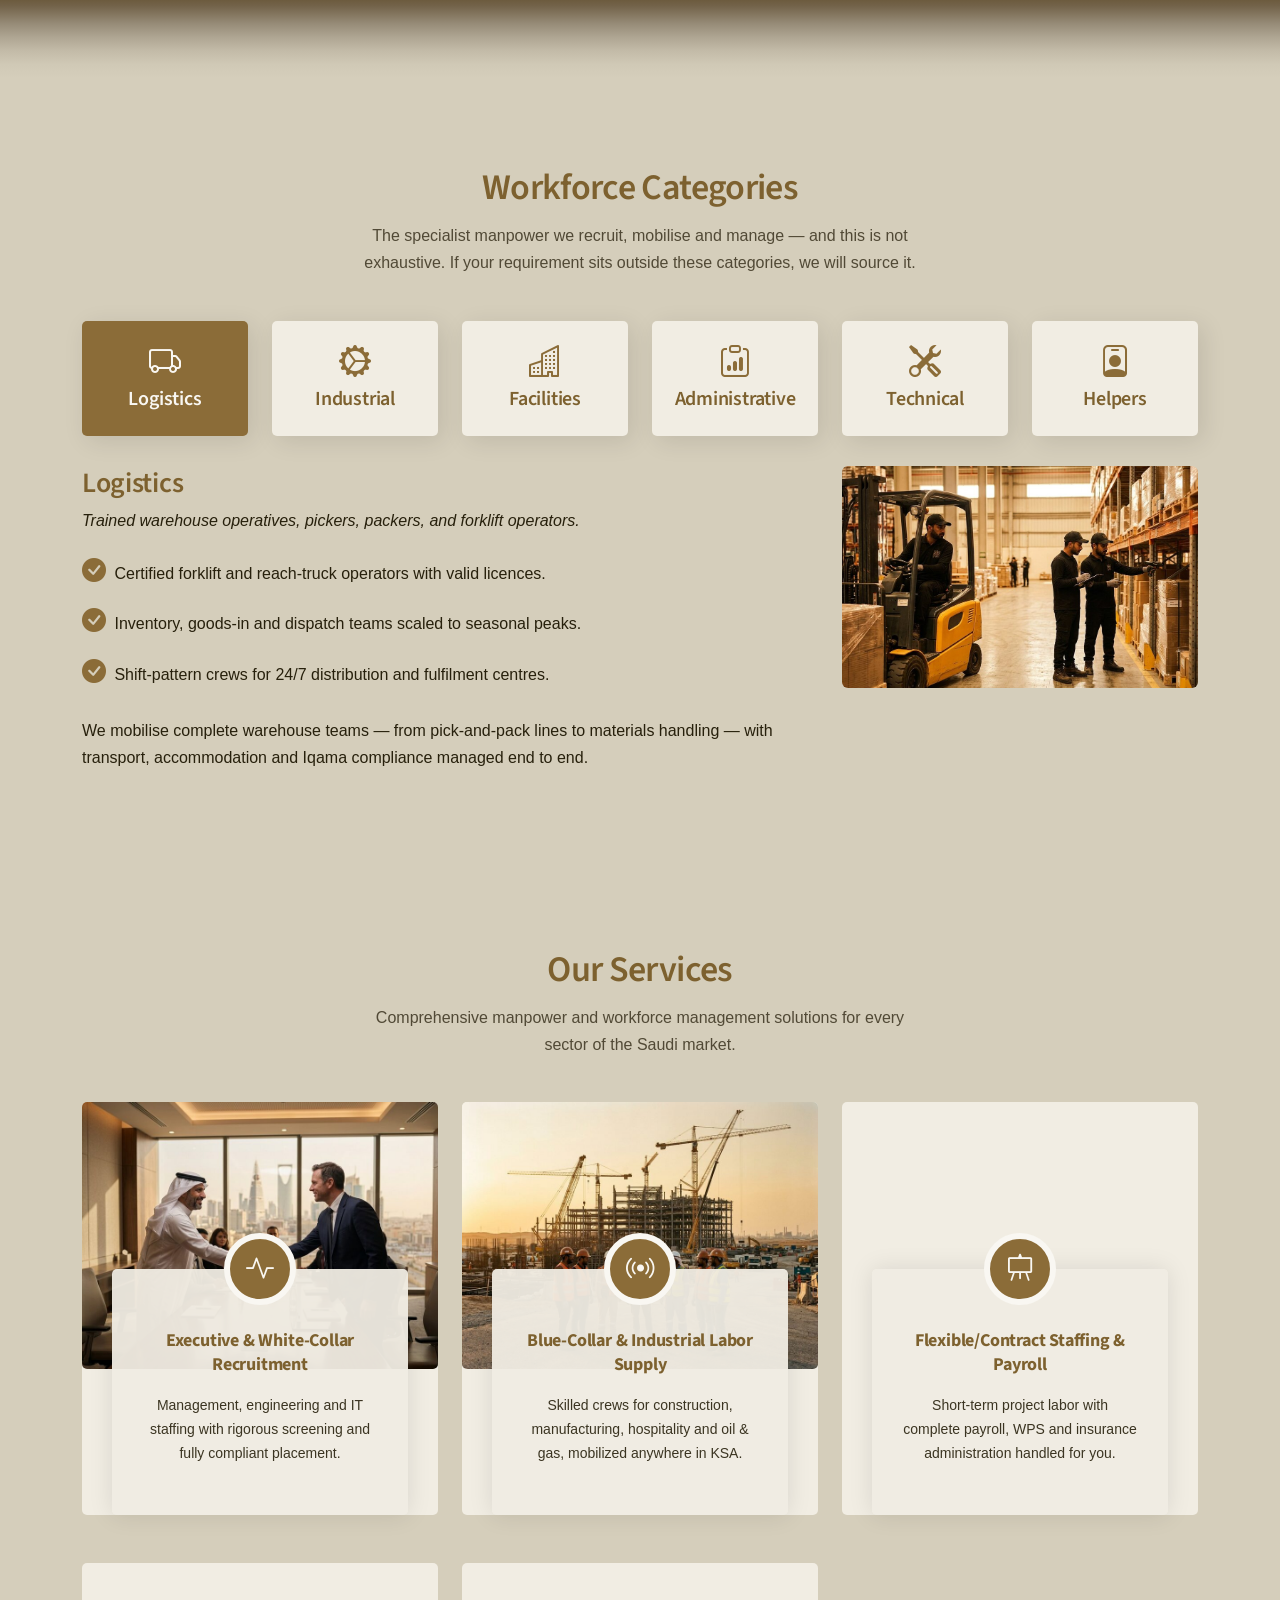
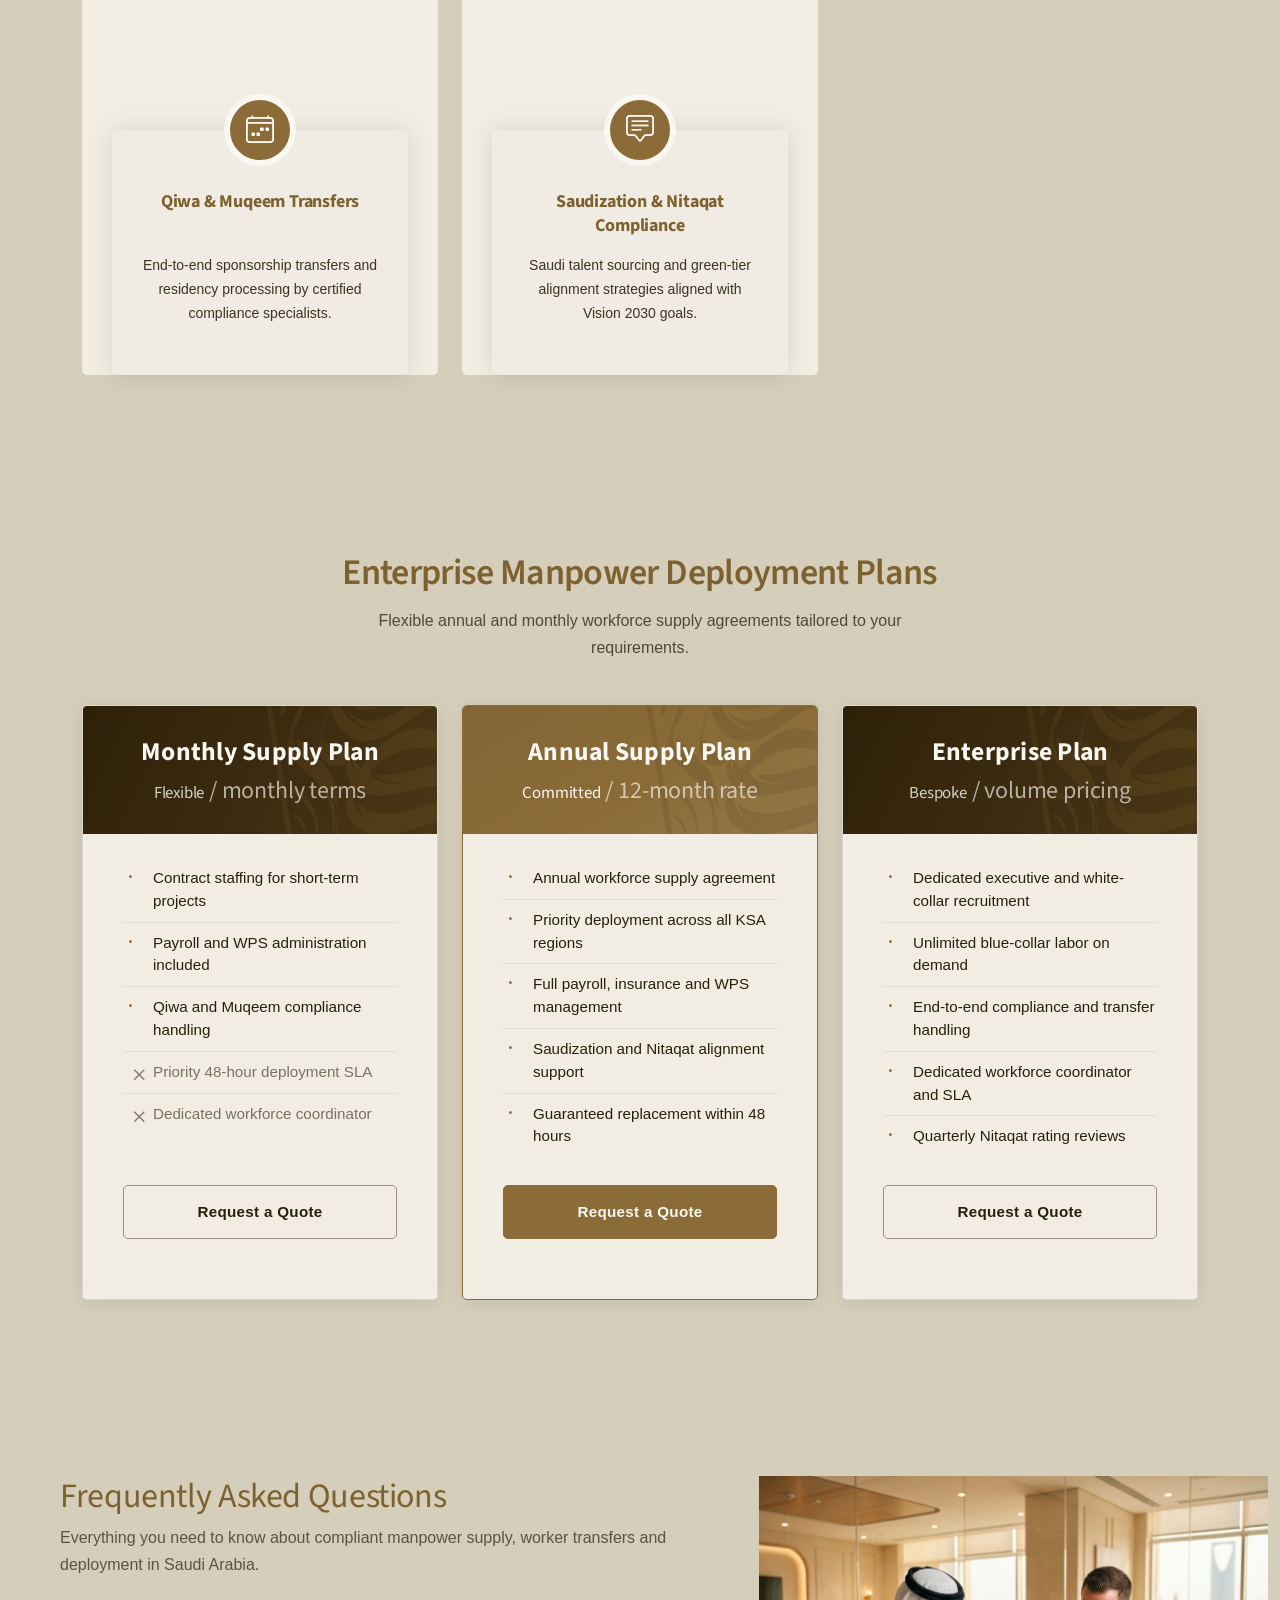
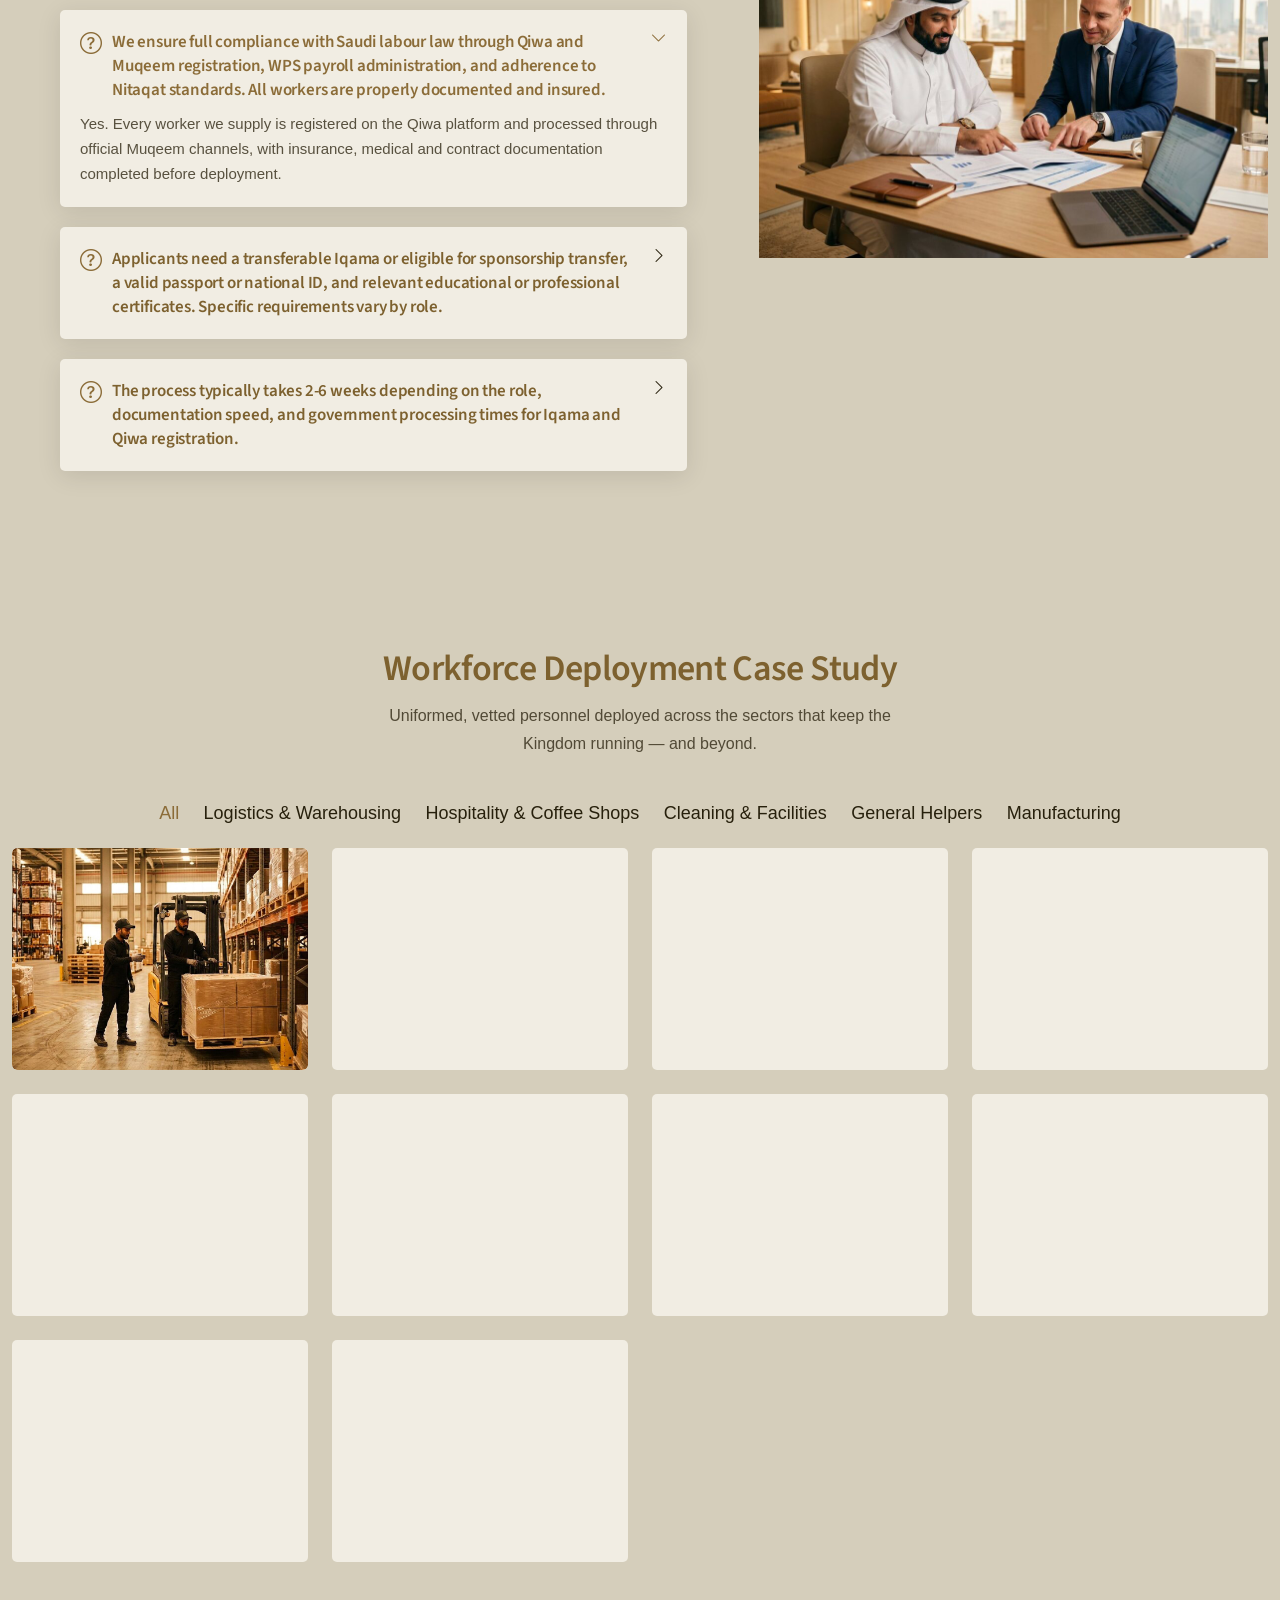
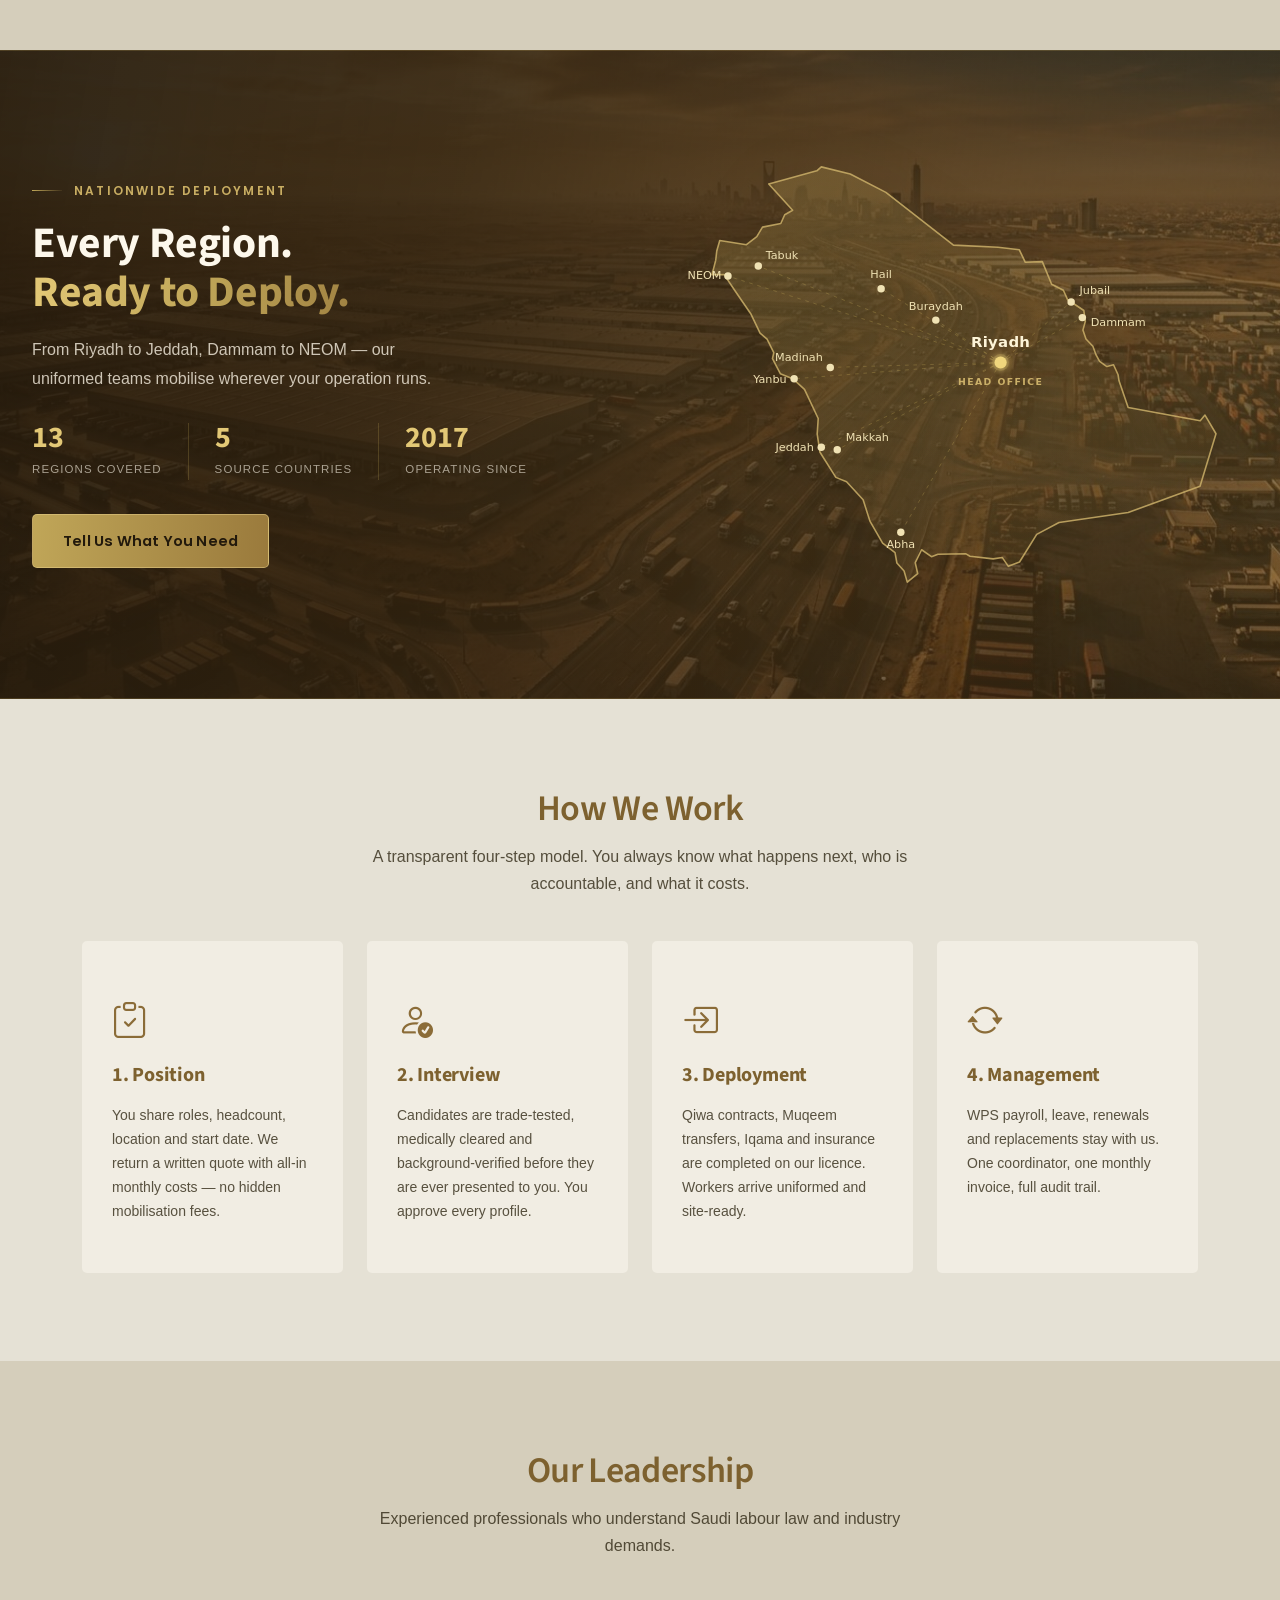
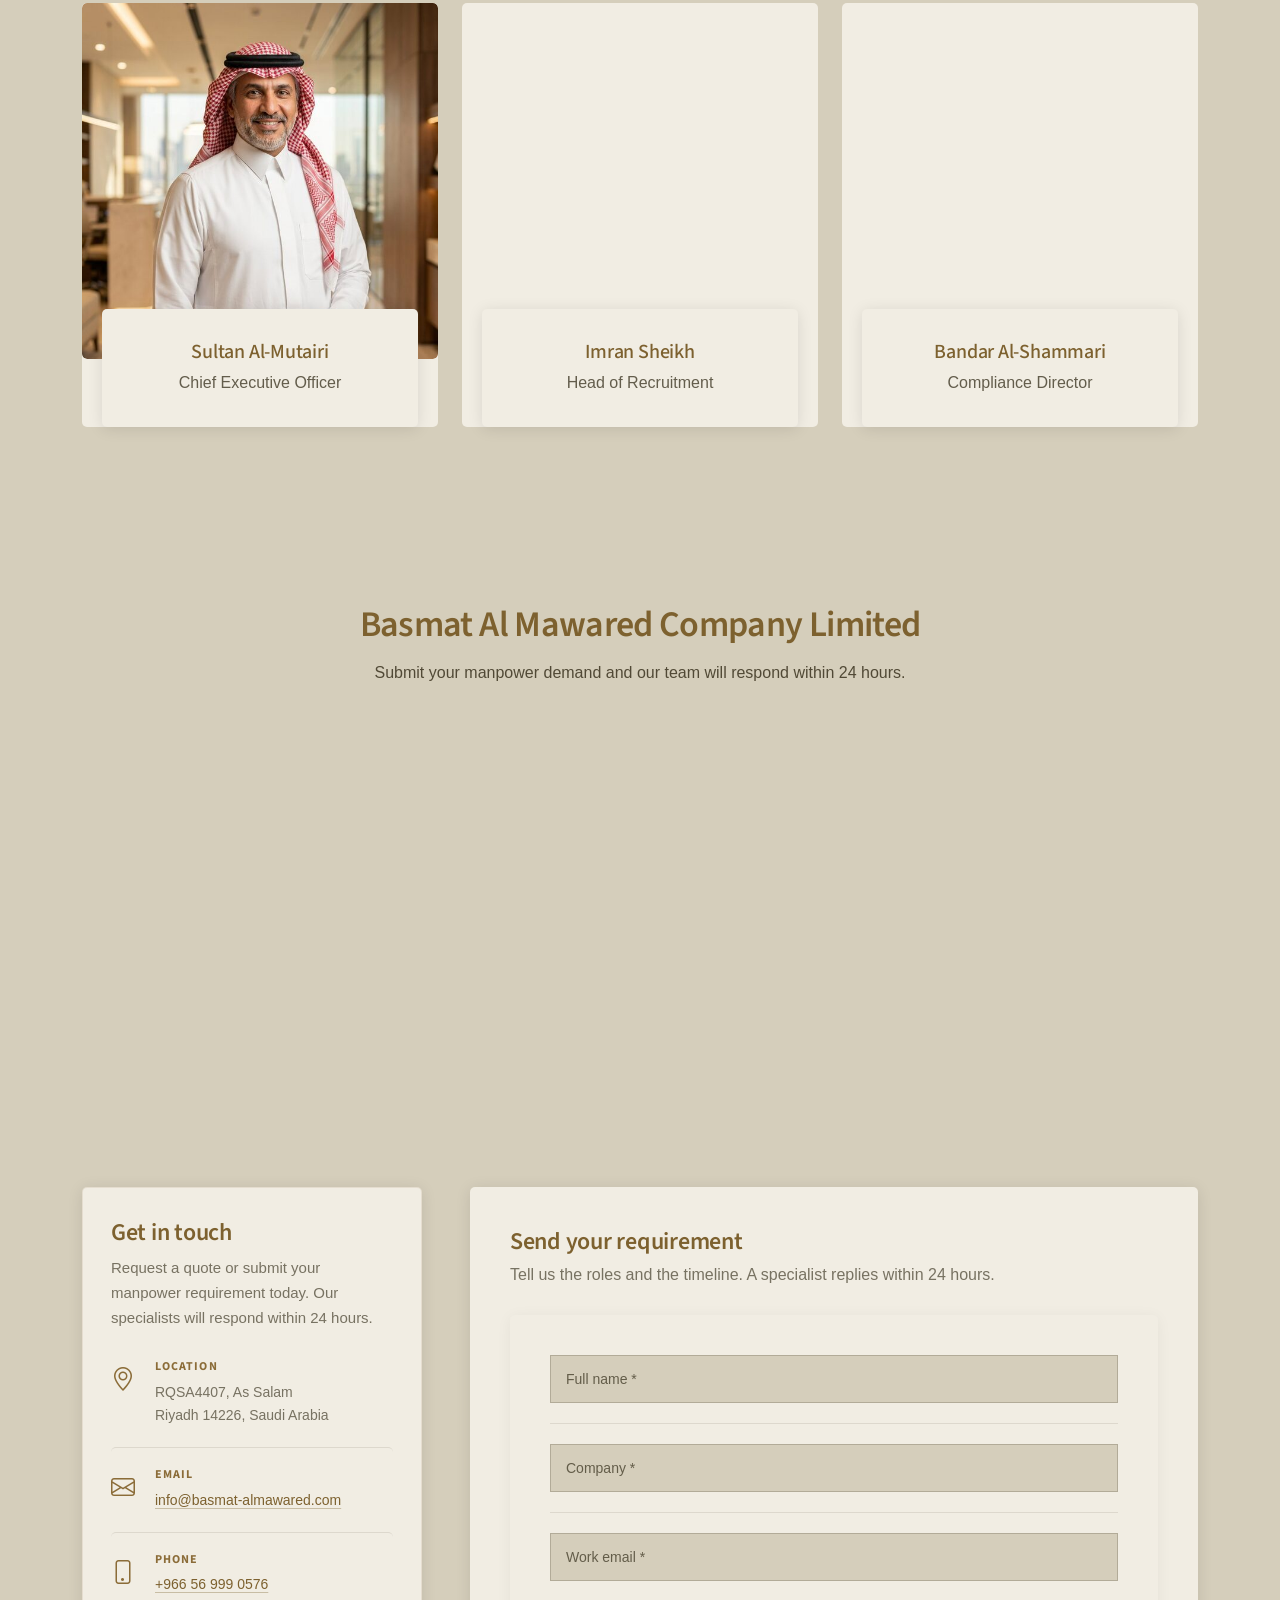
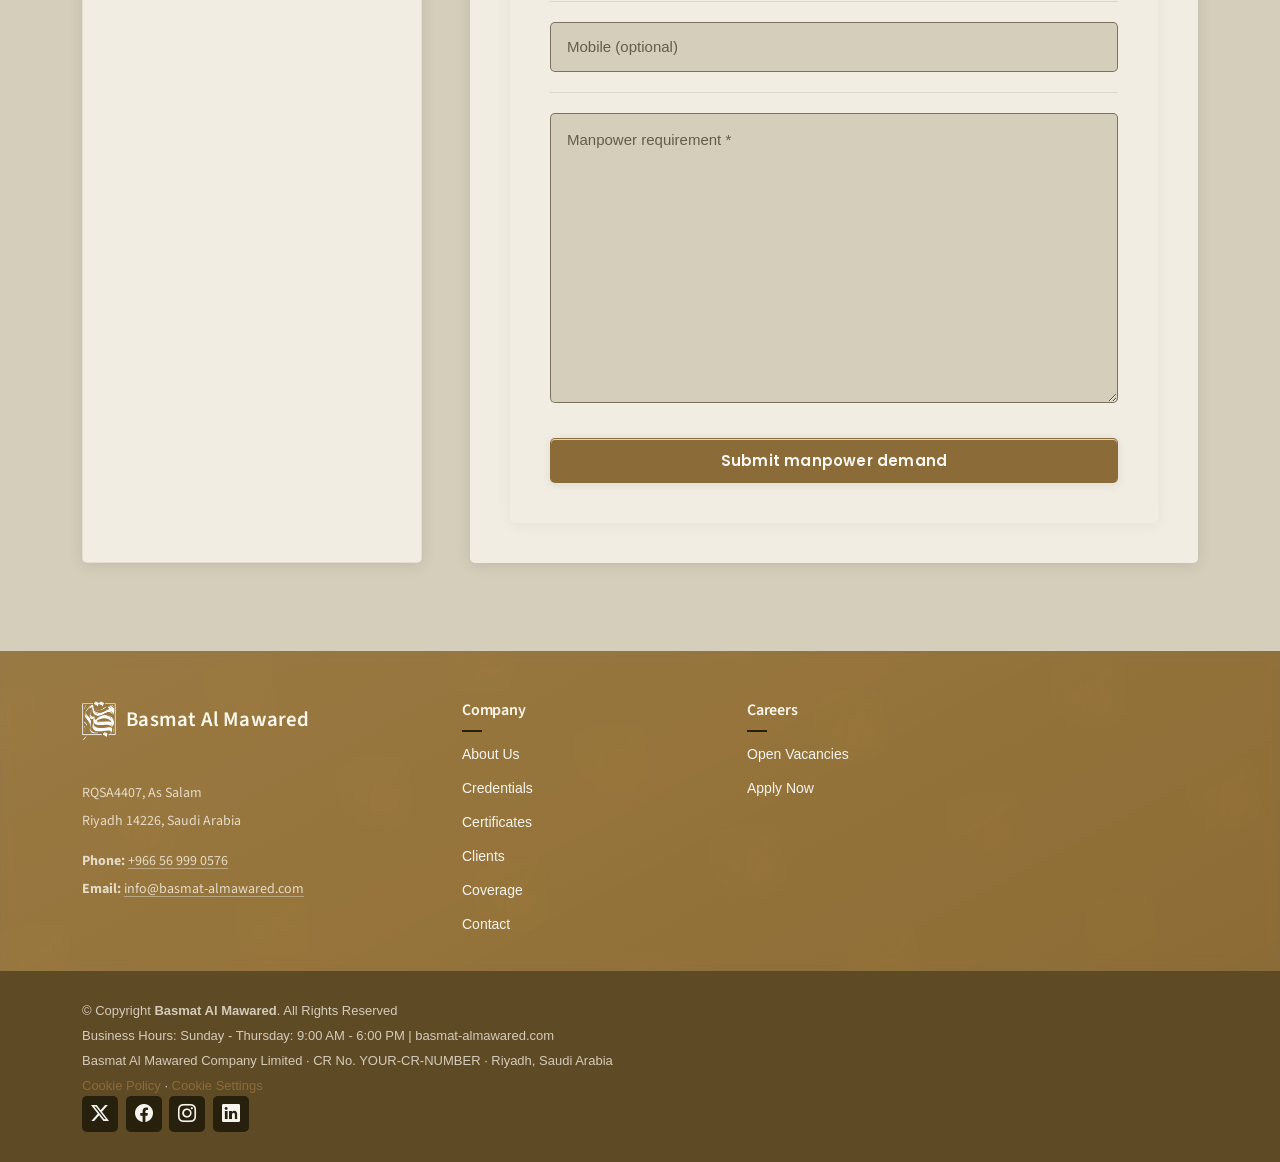
==== commit 4df37b90: "Make the site static so it runs on GitHub Pages PHP cannot run on Pages, so contact and apply now op" ====
--- a/index.html
+++ b/index.html
@@ -1307,7 +1307,7 @@
               <h3 data-i18n="contact.sendReq">Send your requirement</h3>
               <p>Tell us the roles and the timeline. A specialist replies within 24 hours.</p>
 
-              <form action="forms/contact.php" method="post" class="php-email-form">
+              <form id="contact-form" class="php-email-form" action="mailto:info@basmat-almawared.com" method="post" enctype="text/plain">
 
                 <div class="enquiry-row">
                   <div class="enquiry-field">
@@ -1458,7 +1458,6 @@
 
   <!-- Vendor JS Files -->
   <script src="assets/vendor/bootstrap/js/bootstrap.bundle.min.js"></script>
-  <script src="assets/vendor/php-email-form/validate.js"></script>
   <script src="assets/vendor/aos/aos.js"></script>
   <script src="assets/vendor/glightbox/js/glightbox.min.js"></script>
   <script src="assets/vendor/swiper/swiper-bundle.min.js"></script>
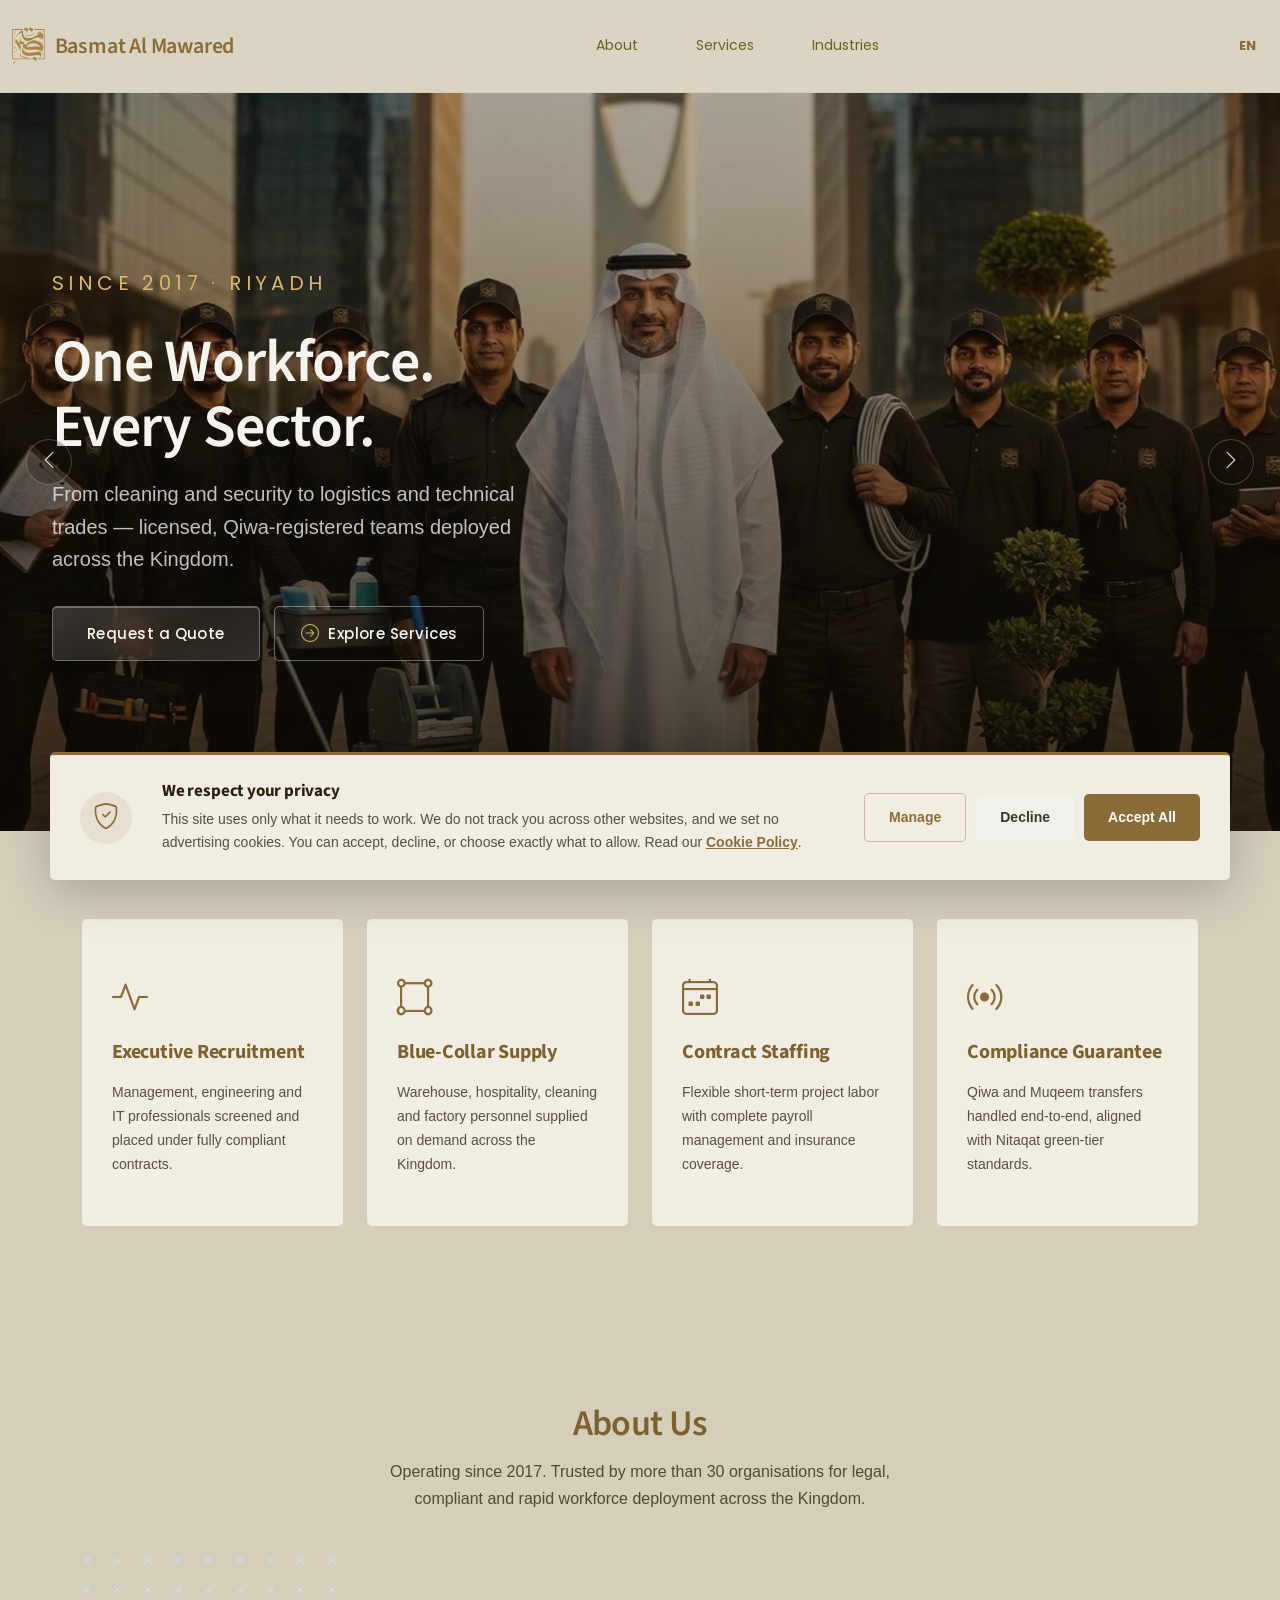
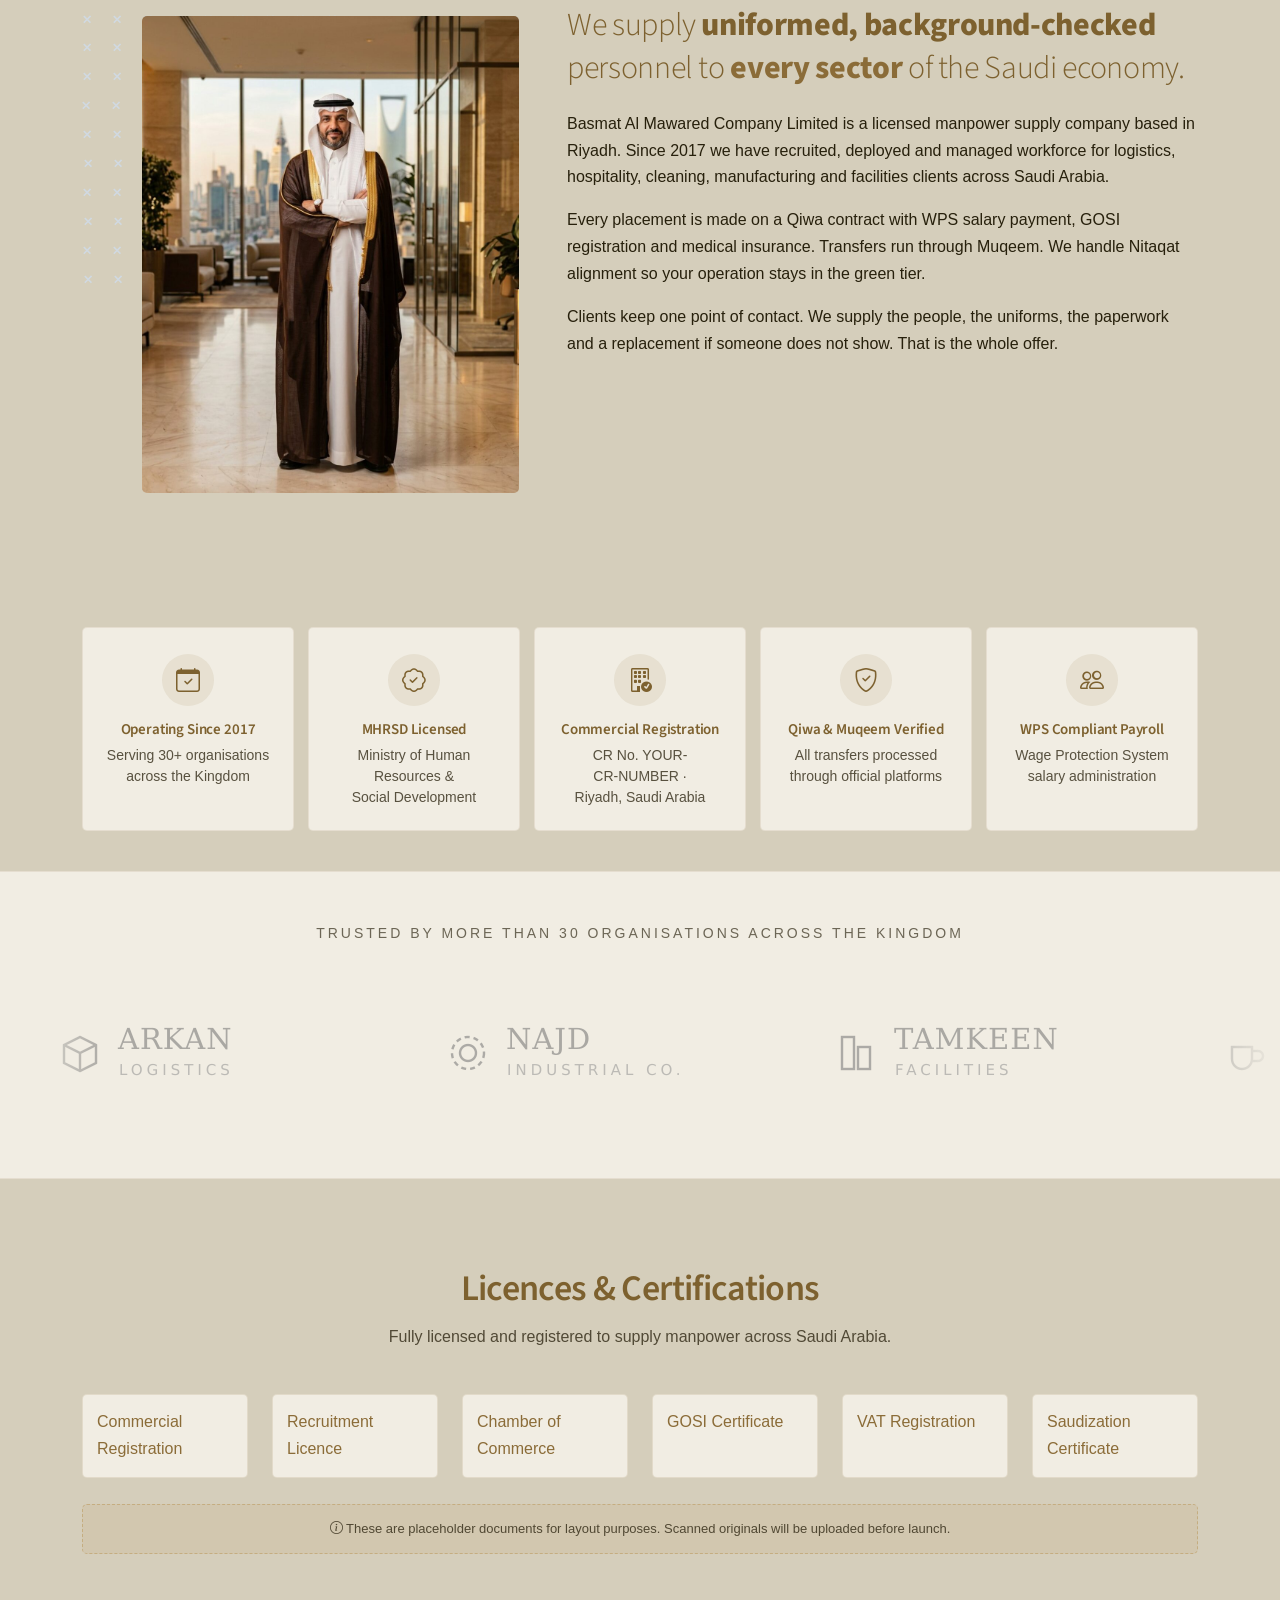
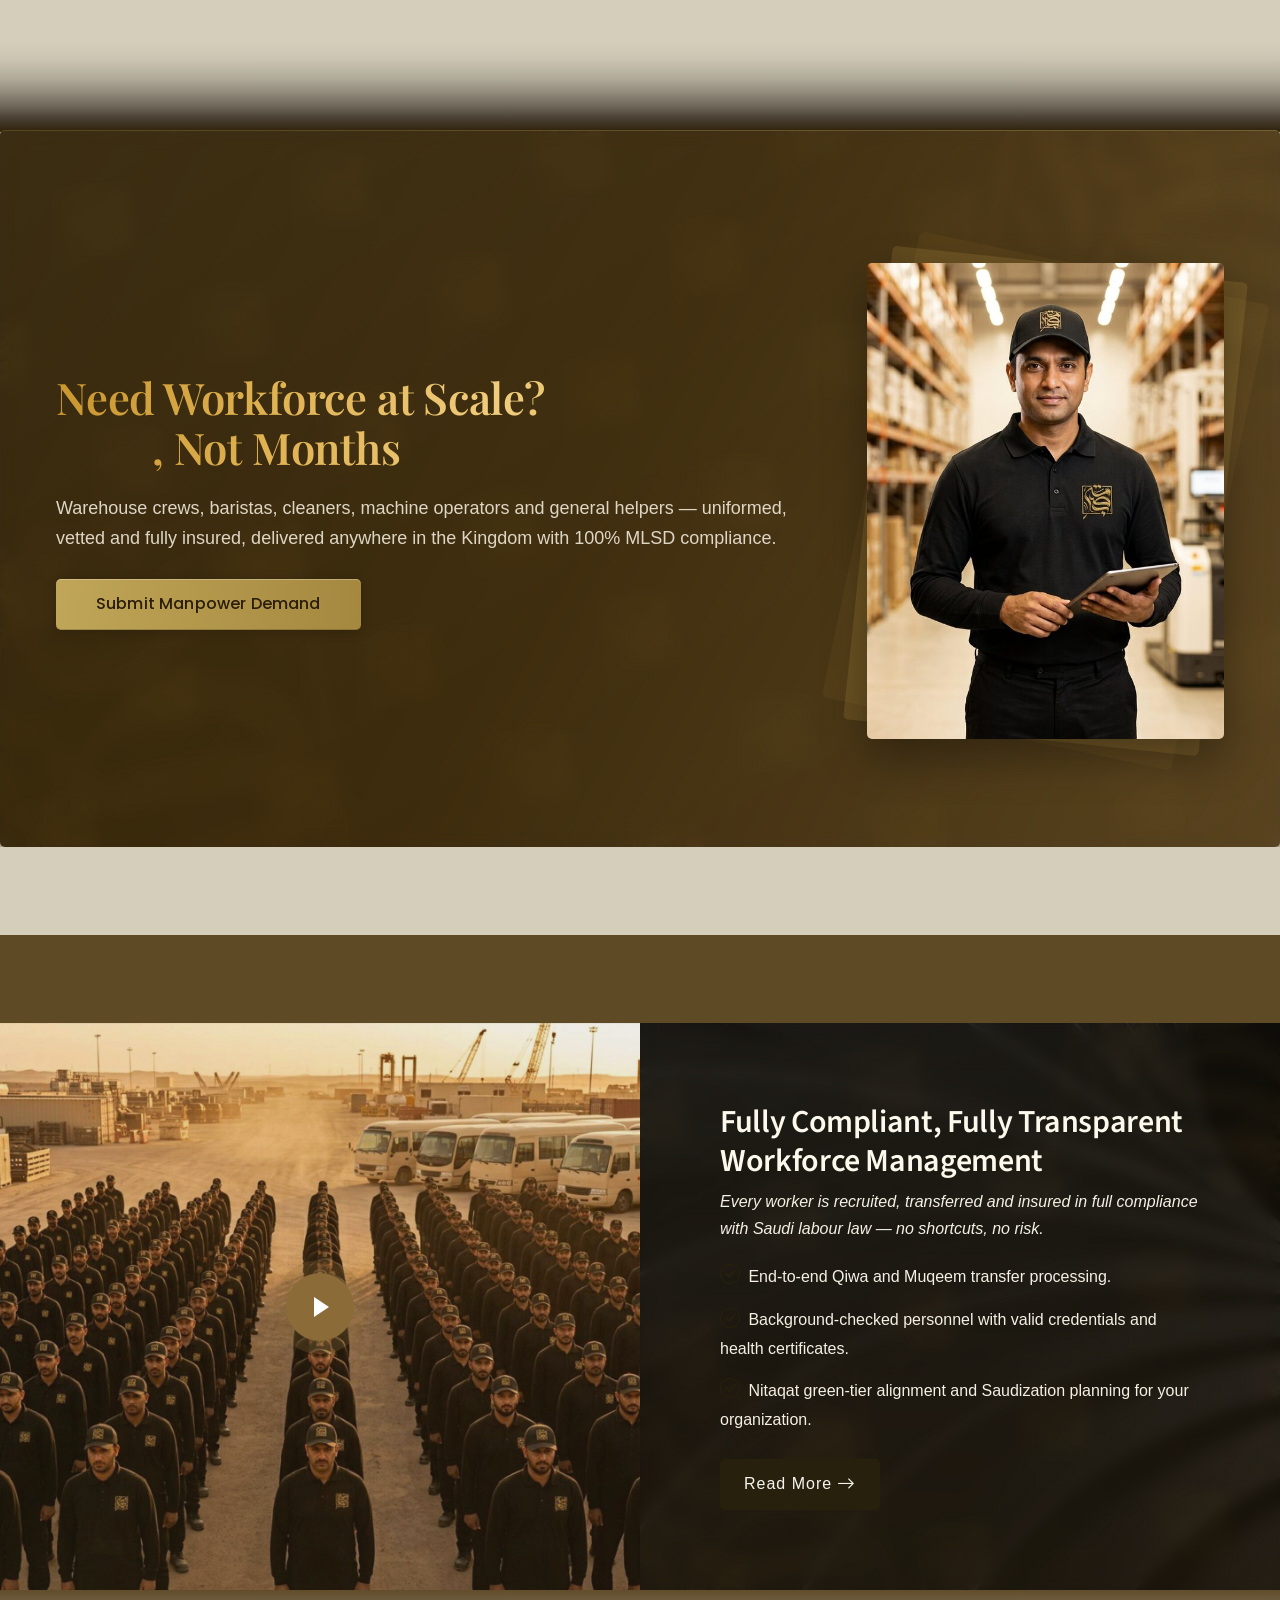
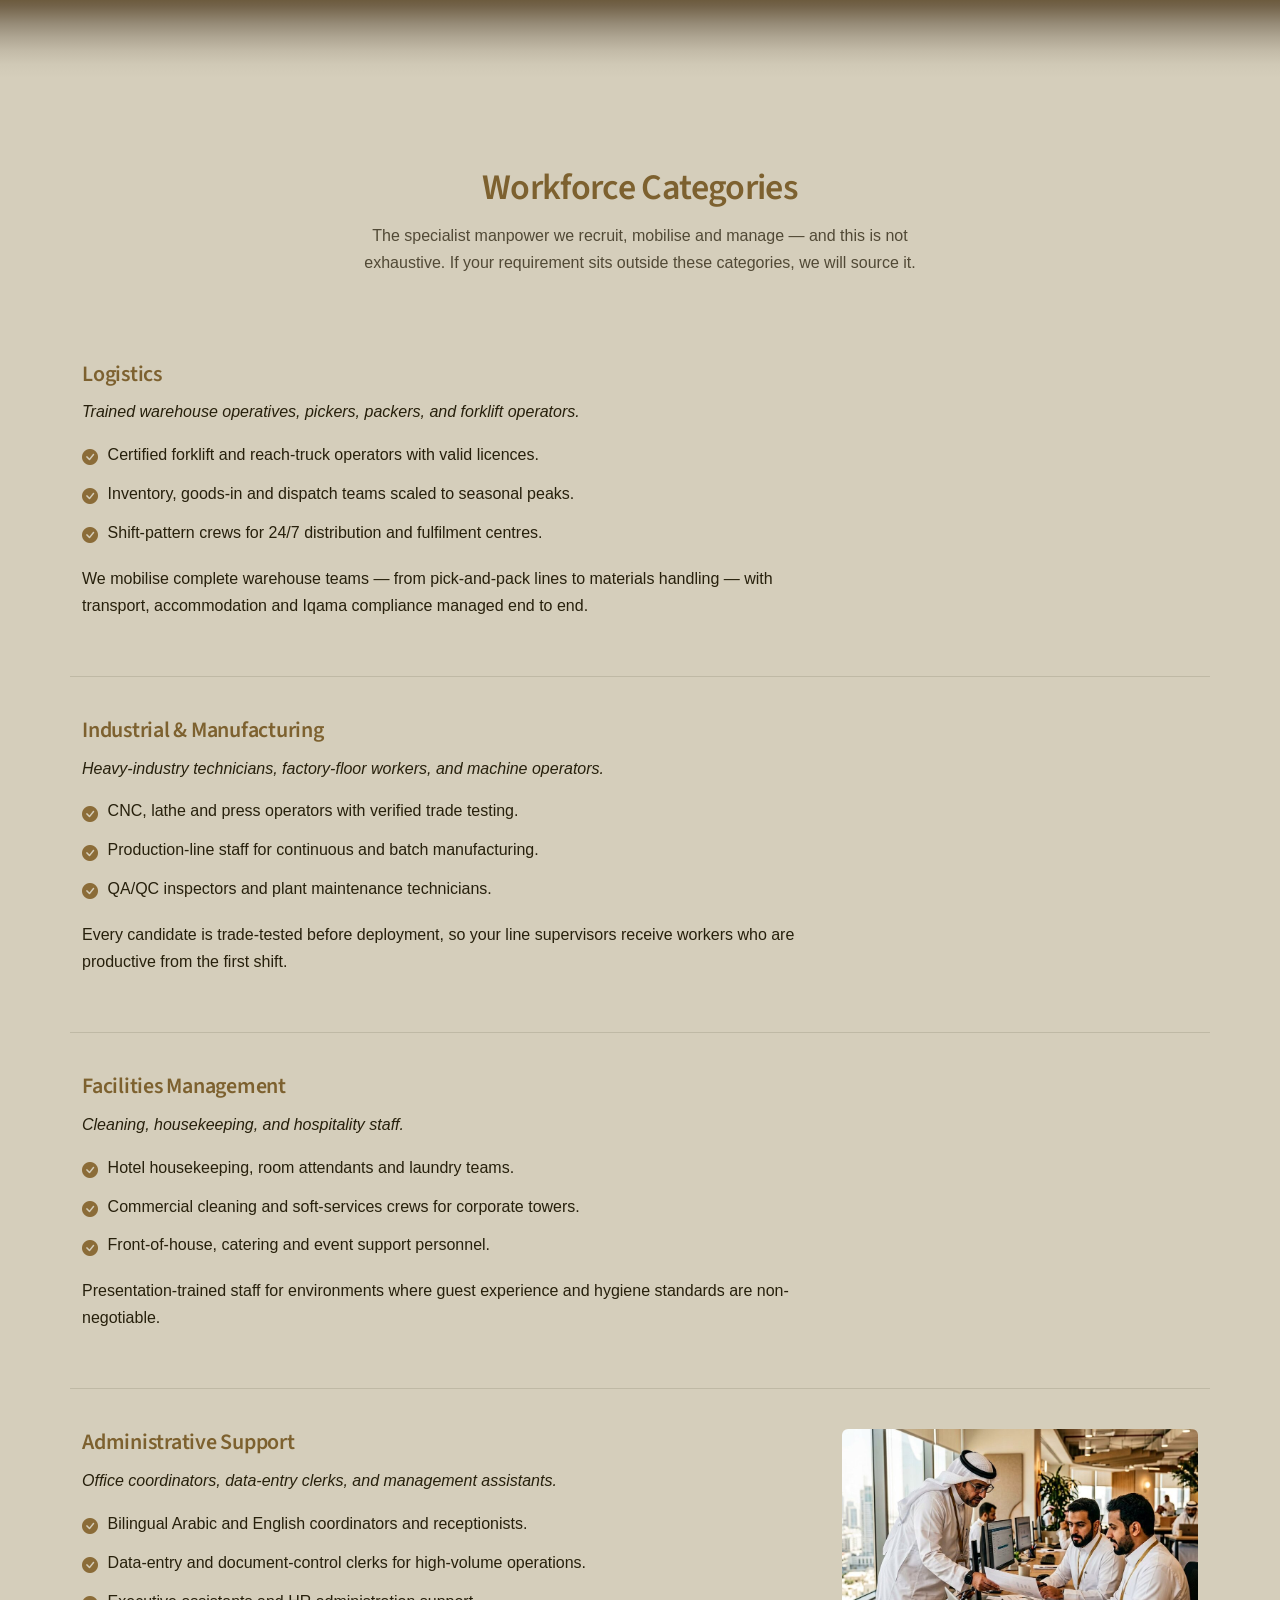
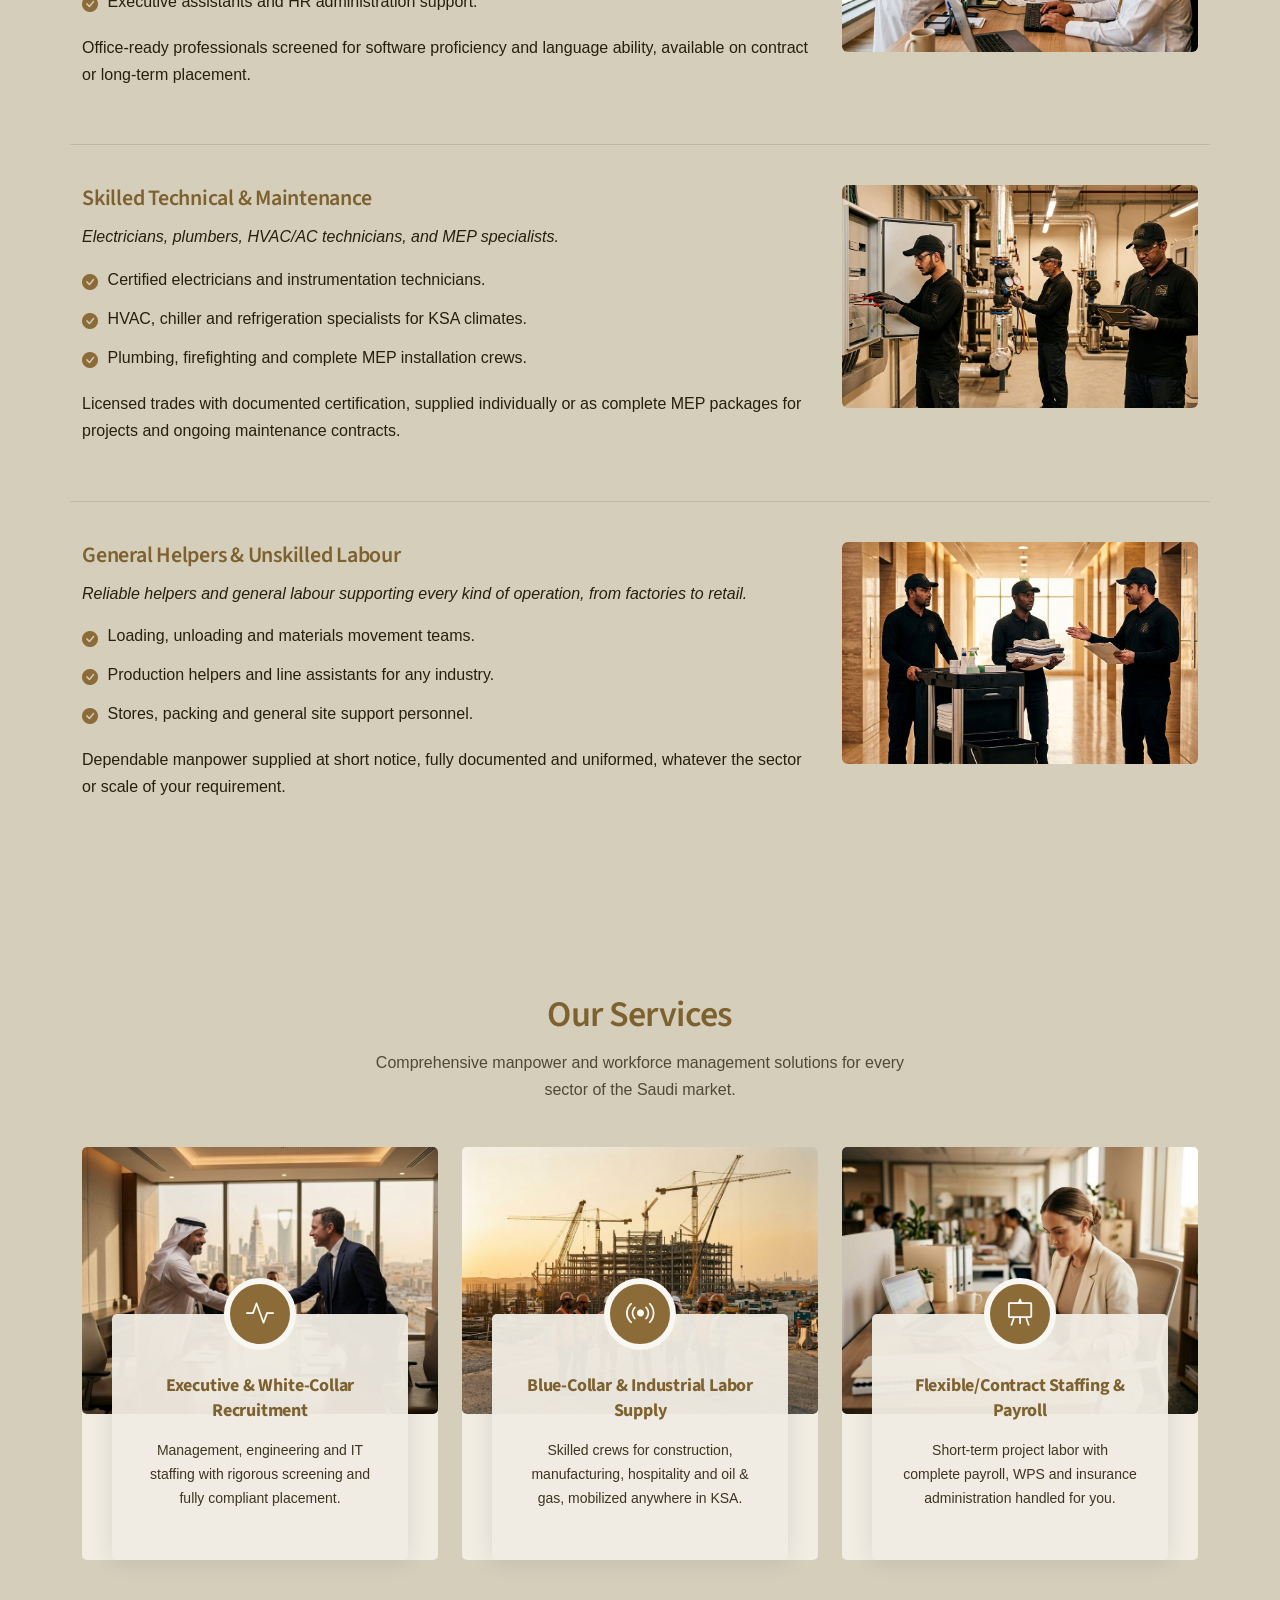
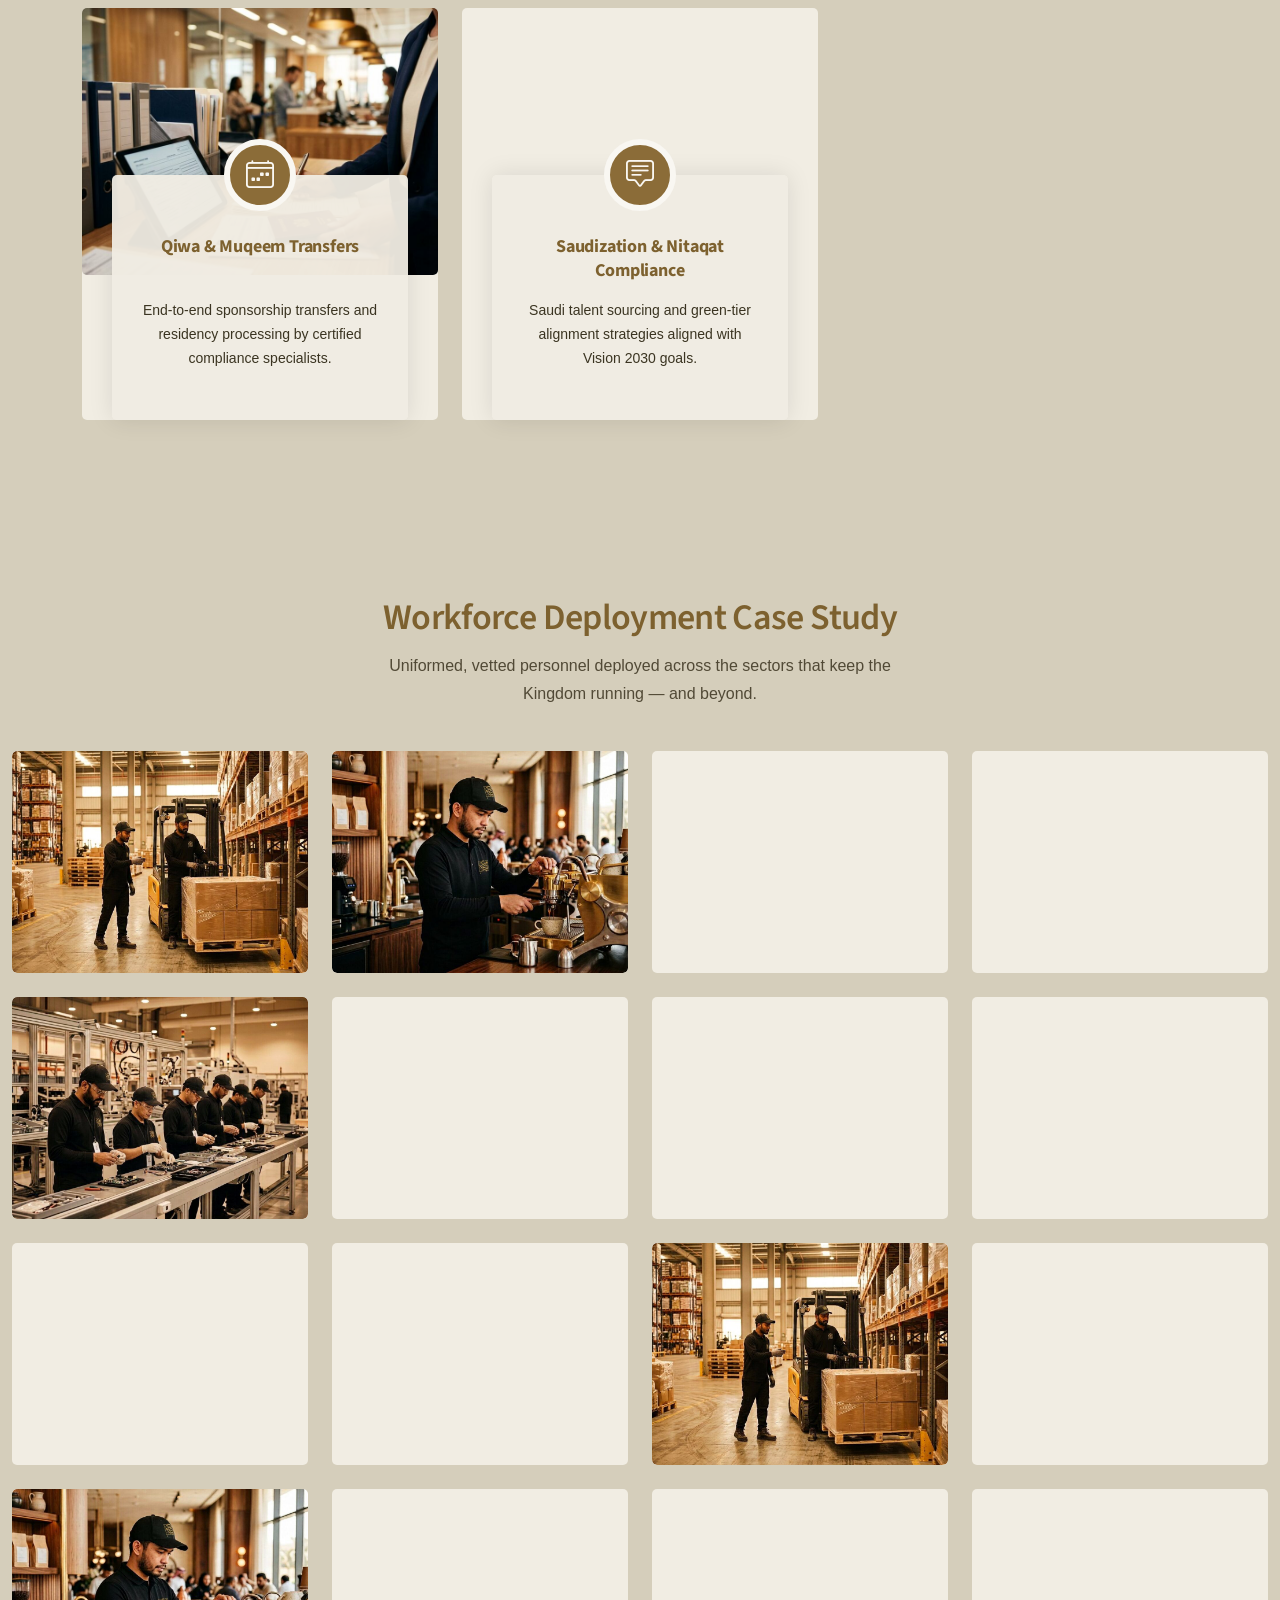
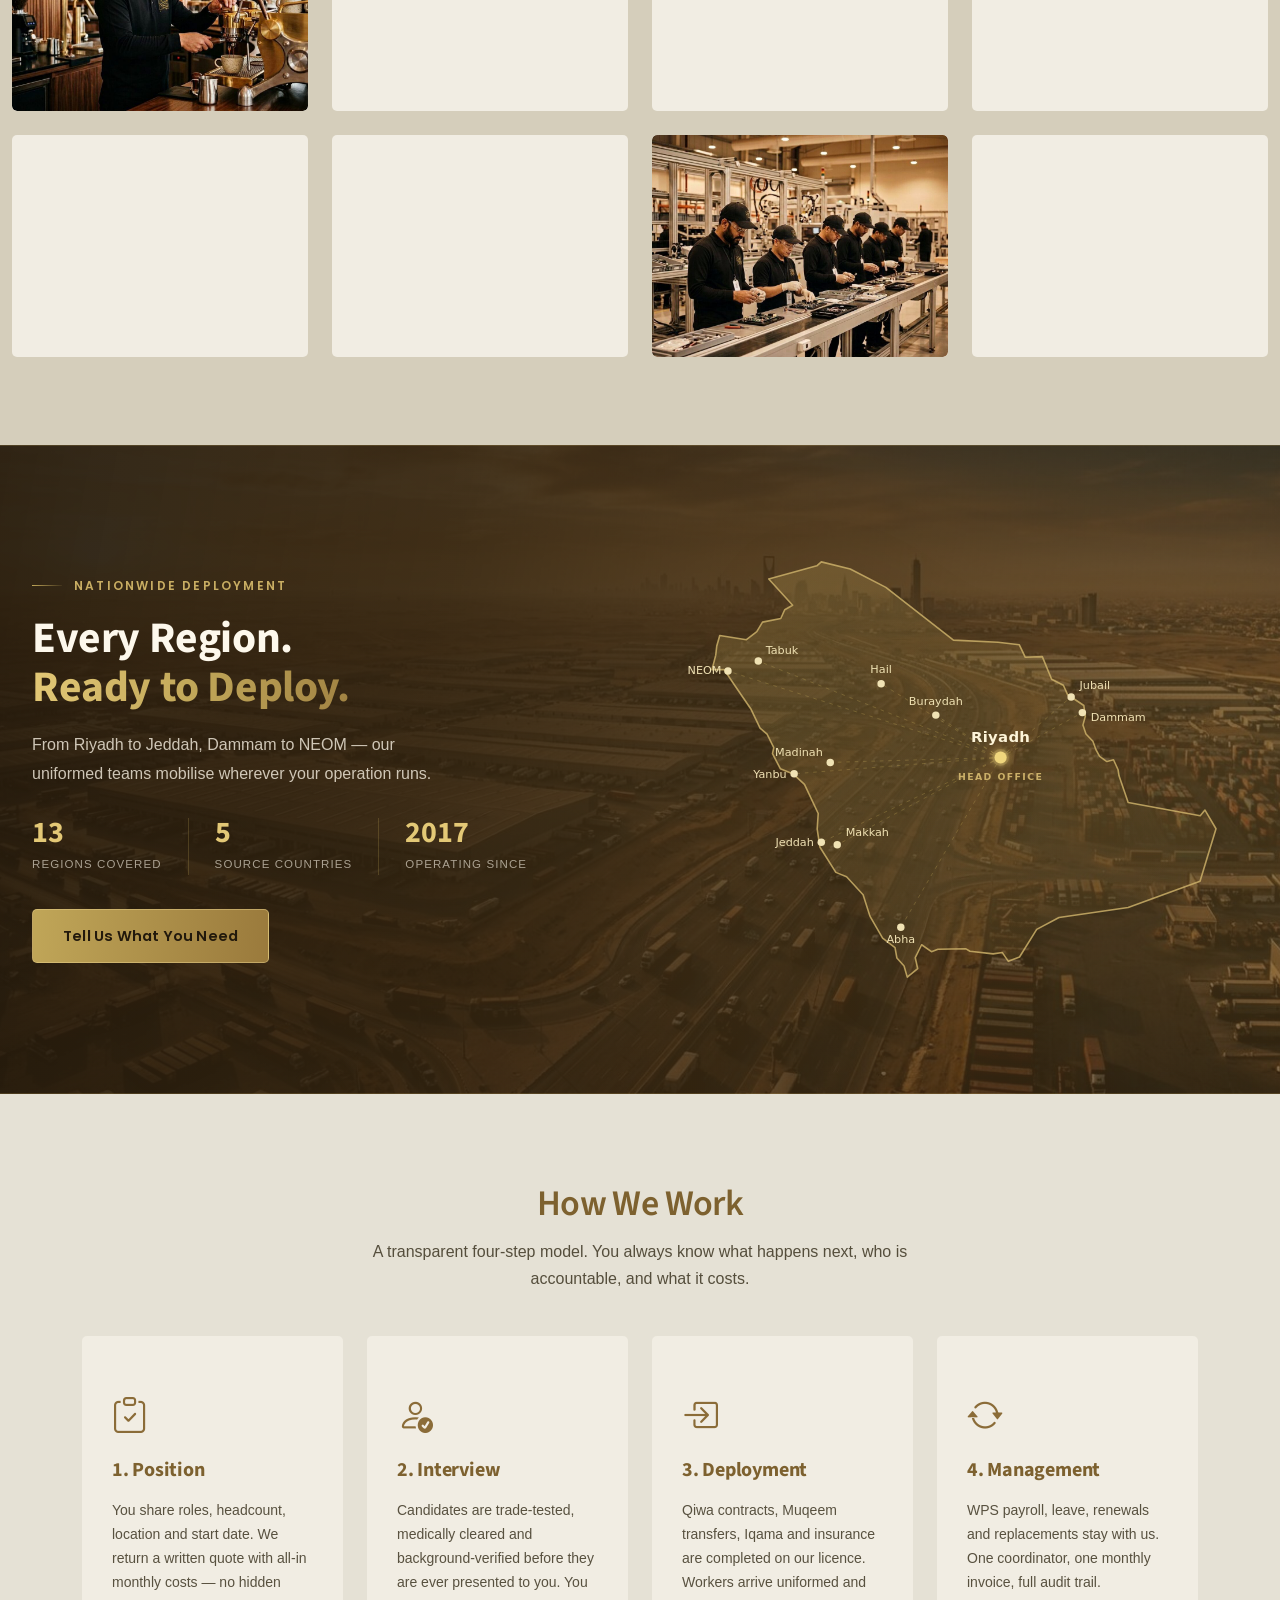
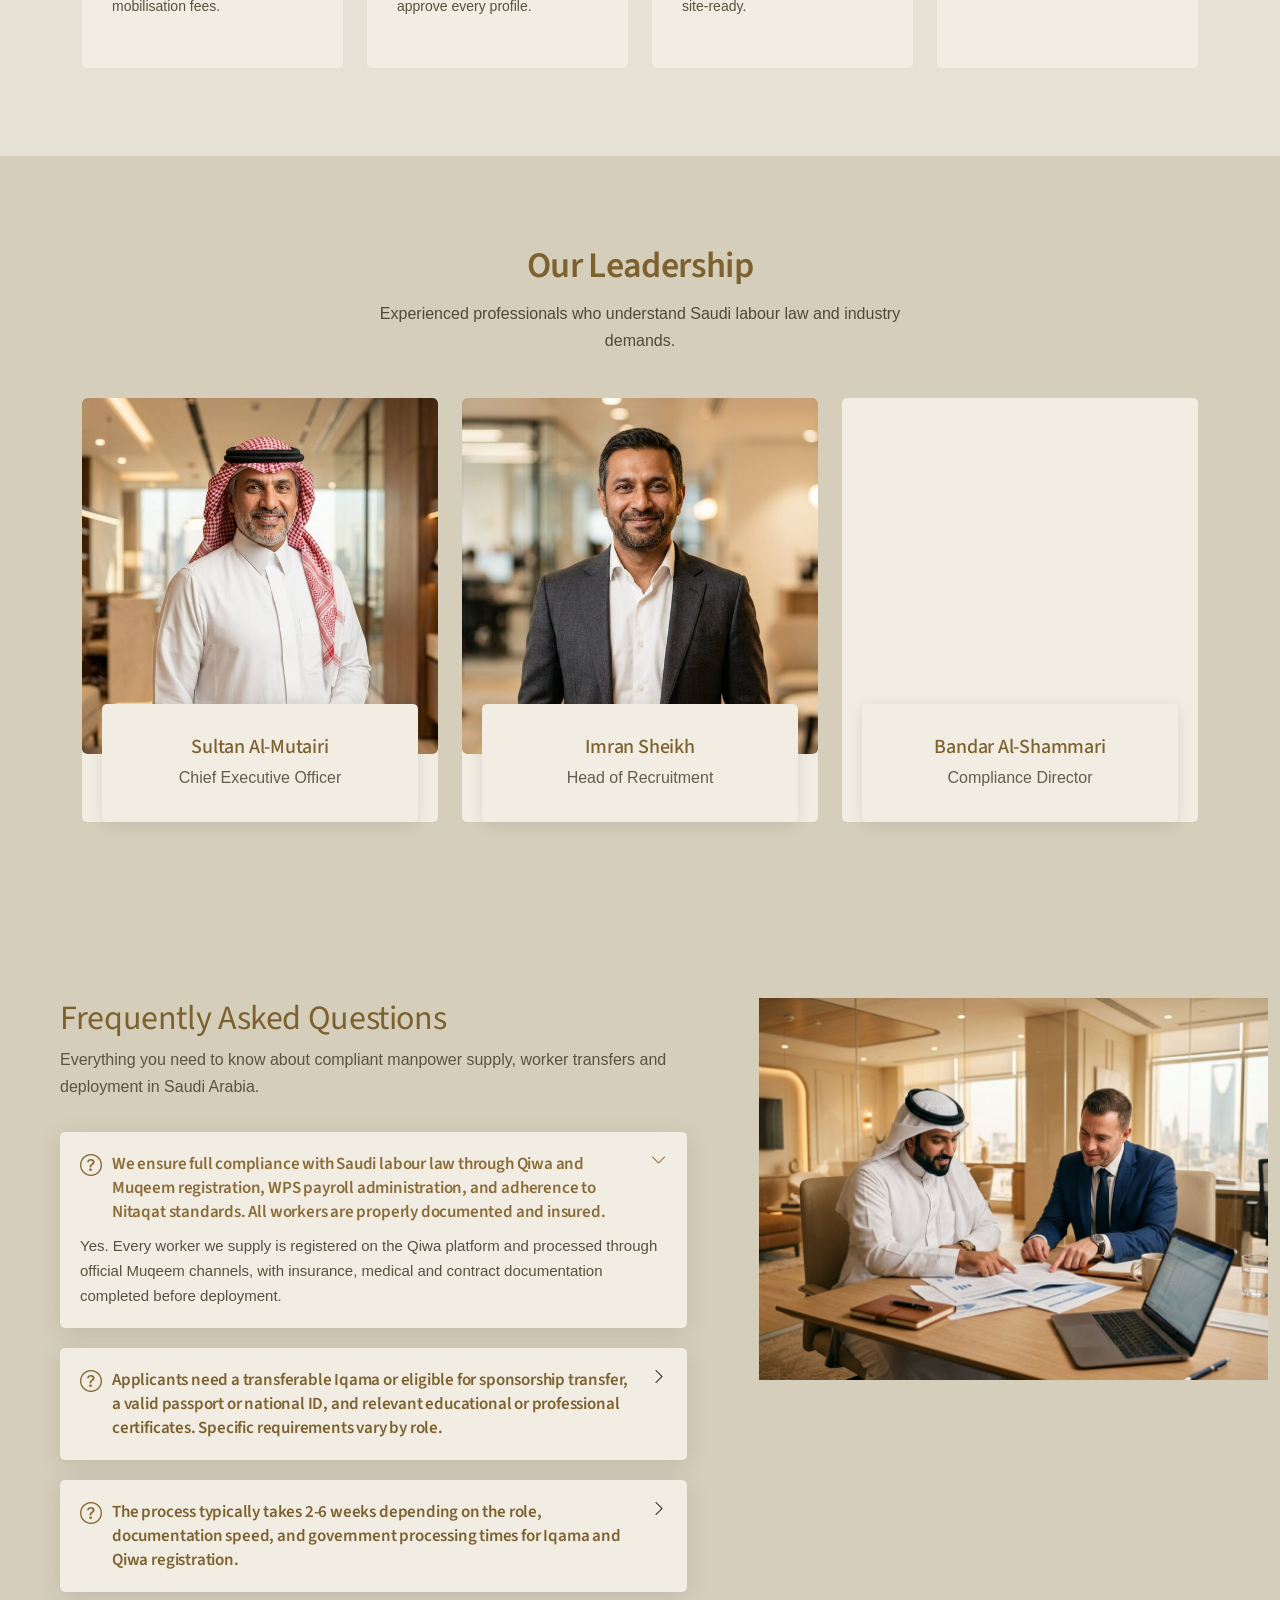
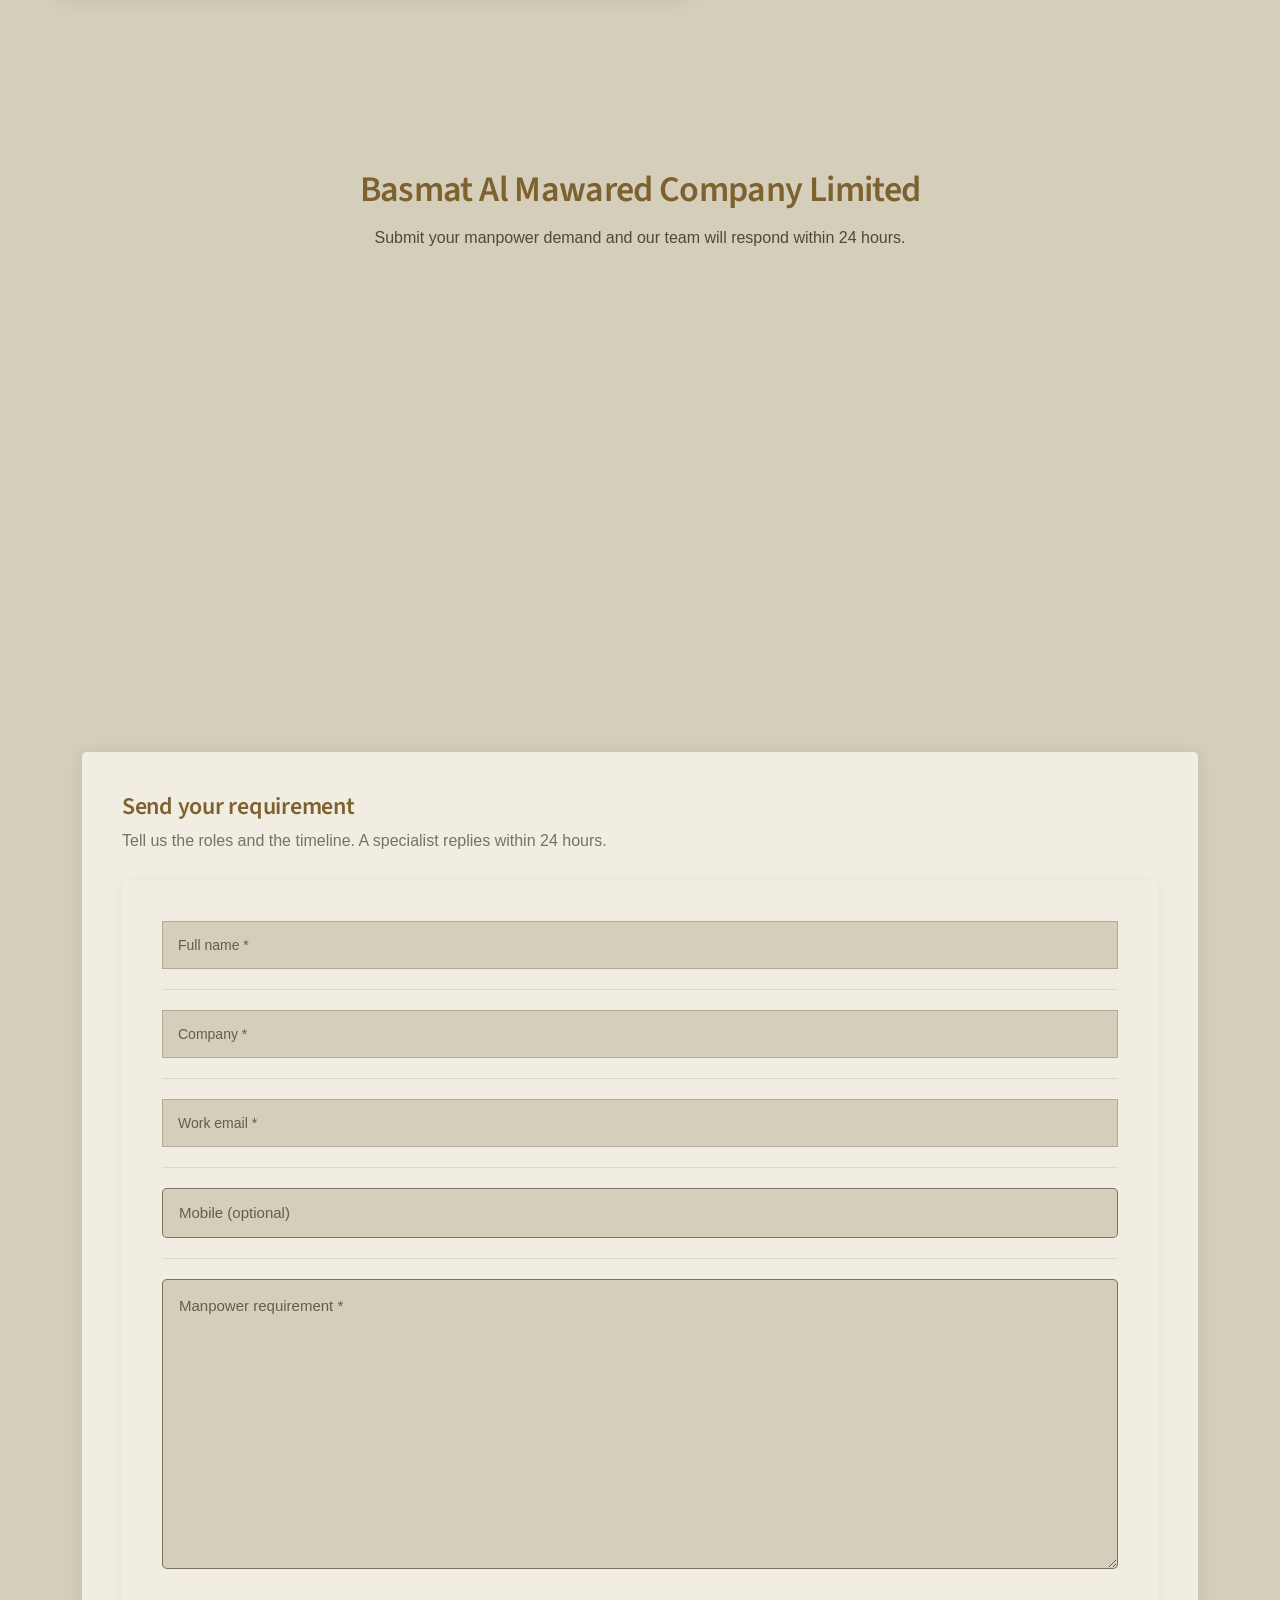
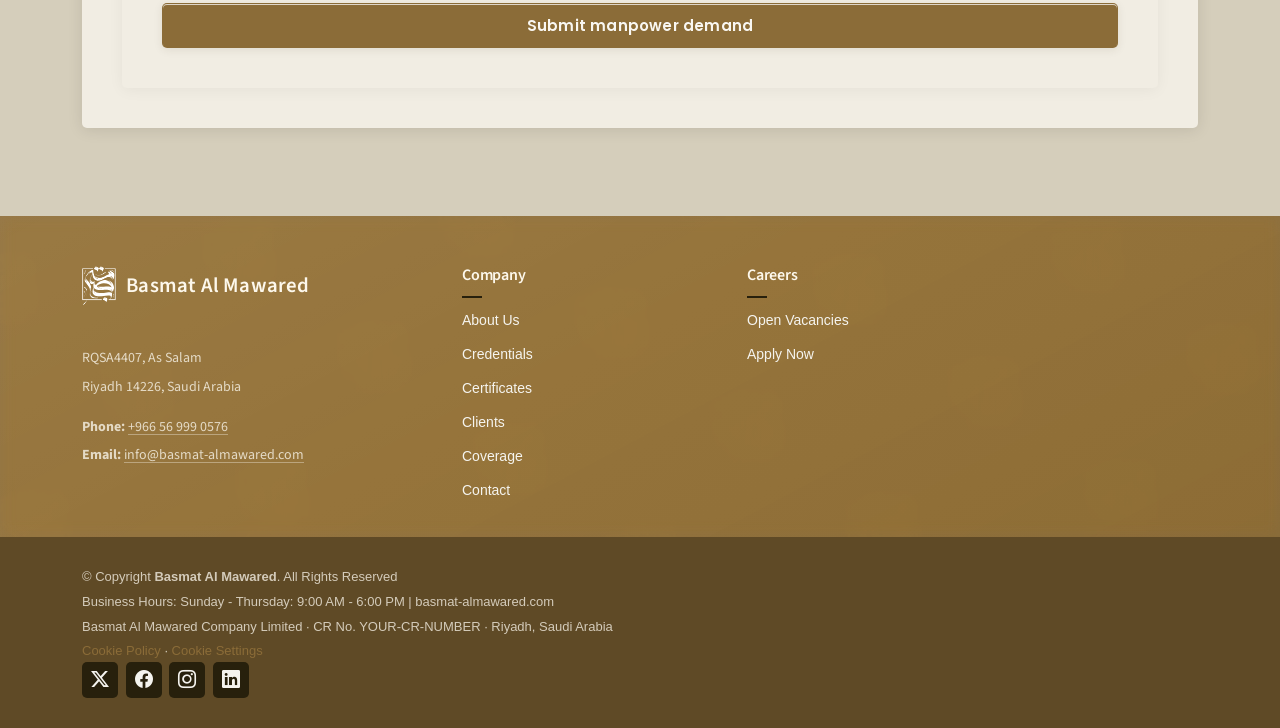
==== commit be7ccb85: "Replace header quote button with EN toggle and open homepage sections Drop Request a Quote from the " ====
--- a/index.html
+++ b/index.html
@@ -106,7 +106,9 @@
         <i class="mobile-nav-toggle d-xl-none bi bi-list"></i>
       </nav>
 
-      <a class="btn-getstarted" href="index.html#contact" data-i18n="nav.requestQuote">Request a Quote</a>
+      <div id="lang-toggle" class="lang-switch" role="button" tabindex="0" aria-label="Toggle to Arabic">
+        <span class="lang-label active" data-i18n-lang="en">EN</span>
+      </div>
 
     </div>
   </header>
@@ -277,6 +279,9 @@
 
           <div class="col-lg-7">
             <h3 class="pt-0 pt-lg-5 heading-emphasis" data-i18n="about.heading">We supply <strong>uniformed, background-checked</strong> personnel to <span class="accent">every sector</span> of the Saudi economy.</h3>
+            <p data-i18n="about.p1">Basmat Al Mawared Company Limited is a licensed manpower supply company based in Riyadh. Since 2017 we have recruited, deployed and managed workforce for logistics, hospitality, cleaning, manufacturing and facilities clients across Saudi Arabia.</p>
+            <p data-i18n="about.p2">Every placement is made on a Qiwa contract with WPS salary payment, GOSI registration and medical insurance. Transfers run through Muqeem. We handle Nitaqat alignment so your operation stays in the green tier.</p>
+            <p data-i18n="about.p3">Clients keep one point of contact. We supply the people, the uniforms, the paperwork and a replacement if someone does not show. That is the whole offer.</p>
           </div>
         </div>
       </div>
@@ -499,186 +504,100 @@
 
       <div class="container" data-aos="fade-up">
 
-        <ul class="nav nav-tabs row gy-4 d-flex">
-
-          <li class="nav-item col-6 col-md-4 col-lg-2">
-            <a class="nav-link active show" data-bs-toggle="tab" data-bs-target="#features-tab-1">
-              <i class="bi bi-truck"></i>
-              <h4>Logistics</h4>
-            </a>
-          </li><!-- End Tab 1 Nav -->
-
-          <li class="nav-item col-6 col-md-4 col-lg-2">
-            <a class="nav-link" data-bs-toggle="tab" data-bs-target="#features-tab-2">
-              <i class="bi bi-gear-wide-connected"></i>
-              <h4>Industrial</h4>
-            </a>
-          </li><!-- End Tab 2 Nav -->
-
-          <li class="nav-item col-6 col-md-4 col-lg-2">
-            <a class="nav-link" data-bs-toggle="tab" data-bs-target="#features-tab-3">
-              <i class="bi bi-buildings"></i>
-              <h4>Facilities</h4>
-            </a>
-          </li><!-- End Tab 3 Nav -->
-
-          <li class="nav-item col-6 col-md-4 col-lg-2">
-            <a class="nav-link" data-bs-toggle="tab" data-bs-target="#features-tab-4">
-              <i class="bi bi-clipboard-data"></i>
-              <h4>Administrative</h4>
-            </a>
-          </li><!-- End Tab 4 Nav -->
-
-          <li class="nav-item col-6 col-md-4 col-lg-2">
-            <a class="nav-link" data-bs-toggle="tab" data-bs-target="#features-tab-5">
-              <i class="bi bi-tools"></i>
-              <h4>Technical</h4>
-            </a>
-          </li><!-- End Tab 5 Nav -->
-
-          <li class="nav-item col-6 col-md-4 col-lg-2">
-            <a class="nav-link" data-bs-toggle="tab" data-bs-target="#features-tab-6">
-              <i class="bi bi-person-badge"></i>
-              <h4>Helpers</h4>
-            </a>
-          </li><!-- End Tab 6 Nav -->
-
-        </ul>
-
-        <div class="tab-content">
-
-          <div class="tab-pane fade active show" id="features-tab-1">
-            <div class="row gy-4">
-              <div class="col-lg-8 order-2 order-lg-1">
-                <h3 data-i18n="features.tabs.logistics.title">Logistics &amp; Warehousing</h3>
-                <p class="fst-italic">
-                  Trained warehouse operatives, pickers, packers, and forklift operators.
-                </p>
-                <ul>
-                  <li><i class="bi bi-check-circle-fill"></i> Certified forklift and reach-truck operators with valid licences.</li>
-                  <li><i class="bi bi-check-circle-fill"></i> Inventory, goods-in and dispatch teams scaled to seasonal peaks.</li>
-                  <li><i class="bi bi-check-circle-fill"></i> Shift-pattern crews for 24/7 distribution and fulfilment centres.</li>
-                </ul>
-                <p>
-                  We mobilise complete warehouse teams &mdash; from pick-and-pack lines to materials handling &mdash; with transport, accommodation and Iqama compliance managed end to end.
-                </p>
-              </div>
-              <div class="col-lg-4 order-1 order-lg-2 text-center">
-                <img src="assets/img/features/features-1.jpg?v=70" alt="Logistics and warehousing workforce" class="img-fluid rounded" width="1000" height="625" loading="lazy" decoding="async">
-              </div>
-            </div>
-          </div><!-- End Tab Content 1 -->
-
-          <div class="tab-pane fade" id="features-tab-2">
-            <div class="row gy-4">
-              <div class="col-lg-8 order-2 order-lg-1">
-                <h3 data-i18n="features.tabs.industrial.title">Industrial &amp; Manufacturing</h3>
-                <p class="fst-italic">
-                  Heavy-industry technicians, factory-floor workers, and machine operators.
-                </p>
-                <ul>
-                  <li><i class="bi bi-check-circle-fill"></i> CNC, lathe and press operators with verified trade testing.</li>
-                  <li><i class="bi bi-check-circle-fill"></i> Production-line staff for continuous and batch manufacturing.</li>
-                  <li><i class="bi bi-check-circle-fill"></i> QA/QC inspectors and plant maintenance technicians.</li>
-                </ul>
-                <p>
-                  Every candidate is trade-tested before deployment, so your line supervisors receive workers who are productive from the first shift.
-                </p>
-              </div>
-              <div class="col-lg-4 order-1 order-lg-2 text-center">
-                <img src="assets/img/features/features-2.jpg?v=70" alt="Industrial and manufacturing workforce" class="img-fluid rounded" width="1000" height="625" loading="lazy" decoding="async">
-              </div>
-            </div>
-          </div><!-- End Tab Content 2 -->
-
-          <div class="tab-pane fade" id="features-tab-3">
-            <div class="row gy-4">
-              <div class="col-lg-8 order-2 order-lg-1">
-                <h3 data-i18n="features.tabs.facilities.title">Facilities Management</h3>
-                <p class="fst-italic">
-                  Cleaning, housekeeping, and hospitality staff.
-                </p>
-                <ul>
-                  <li><i class="bi bi-check-circle-fill"></i> Hotel housekeeping, room attendants and laundry teams.</li>
-                  <li><i class="bi bi-check-circle-fill"></i> Commercial cleaning and soft-services crews for corporate towers.</li>
-                  <li><i class="bi bi-check-circle-fill"></i> Front-of-house, catering and event support personnel.</li>
-                </ul>
-                <p>
-                  Presentation-trained staff for environments where guest experience and hygiene standards are non-negotiable.
-                </p>
-              </div>
-              <div class="col-lg-4 order-1 order-lg-2 text-center">
-                <img src="assets/img/features/features-3.jpg?v=70" alt="Facilities management workforce" class="img-fluid rounded" width="1000" height="625" loading="lazy" decoding="async">
-              </div>
-            </div>
-          </div><!-- End Tab Content 3 -->
-
-          <div class="tab-pane fade" id="features-tab-4">
-            <div class="row gy-4">
-              <div class="col-lg-8 order-2 order-lg-1">
-                <h3 data-i18n="features.tabs.administrative.title">Administrative Support</h3>
-                <p class="fst-italic">
-                  Office coordinators, data-entry clerks, and management assistants.
-                </p>
-                <ul>
-                  <li><i class="bi bi-check-circle-fill"></i> Bilingual Arabic and English coordinators and receptionists.</li>
-                  <li><i class="bi bi-check-circle-fill"></i> Data-entry and document-control clerks for high-volume operations.</li>
-                  <li><i class="bi bi-check-circle-fill"></i> Executive assistants and HR administration support.</li>
-                </ul>
-                <p>
-                  Office-ready professionals screened for software proficiency and language ability, available on contract or long-term placement.
-                </p>
-              </div>
-              <div class="col-lg-4 order-1 order-lg-2 text-center">
-                <img src="assets/img/features/features-4.jpg?v=70" alt="Administrative support workforce" class="img-fluid rounded" width="1000" height="625" loading="lazy" decoding="async">
-              </div>
-            </div>
-          </div><!-- End Tab Content 4 -->
-
-          <div class="tab-pane fade" id="features-tab-5">
-            <div class="row gy-4">
-              <div class="col-lg-8 order-2 order-lg-1">
-                <h3 data-i18n="features.tabs.technical.title">Skilled Technical &amp; Maintenance</h3>
-                <p class="fst-italic">
-                  Electricians, plumbers, HVAC/AC technicians, and MEP specialists.
-                </p>
-                <ul>
-                  <li><i class="bi bi-check-circle-fill"></i> Certified electricians and instrumentation technicians.</li>
-                  <li><i class="bi bi-check-circle-fill"></i> HVAC, chiller and refrigeration specialists for KSA climates.</li>
-                  <li><i class="bi bi-check-circle-fill"></i> Plumbing, firefighting and complete MEP installation crews.</li>
-                </ul>
-                <p>
-                  Licensed trades with documented certification, supplied individually or as complete MEP packages for projects and ongoing maintenance contracts.
-                </p>
-              </div>
-              <div class="col-lg-4 order-1 order-lg-2 text-center">
-                <img src="assets/img/features/features-5.jpg?v=70" alt="Skilled technical and maintenance workforce" class="img-fluid rounded" width="1000" height="625" loading="lazy" decoding="async">
-              </div>
-            </div>
-          </div><!-- End Tab Content 5 -->
-
-          <div class="tab-pane fade" id="features-tab-6">
-            <div class="row gy-4">
-              <div class="col-lg-8 order-2 order-lg-1">
-                <h3 data-i18n="features.tabs.helpers.title">General Helpers &amp; Unskilled Labour</h3>
-                <p class="fst-italic">
-                  Reliable helpers and general labour supporting every kind of operation, from factories to retail.
-                </p>
-                <ul>
-                  <li><i class="bi bi-check-circle-fill"></i> Loading, unloading and materials movement teams.</li>
-                  <li><i class="bi bi-check-circle-fill"></i> Production helpers and line assistants for any industry.</li>
-                  <li><i class="bi bi-check-circle-fill"></i> Stores, packing and general site support personnel.</li>
-                </ul>
-                <p>
-                  Dependable manpower supplied at short notice, fully documented and uniformed, whatever the sector or scale of your requirement.
-                </p>
-              </div>
-              <div class="col-lg-4 order-1 order-lg-2 text-center">
-                <img src="assets/img/features/features-6.jpg?v=70" alt="General support and helper workforce" class="img-fluid rounded" width="1000" height="625" loading="lazy" decoding="async">
-              </div>
-            </div>
-          </div><!-- End Tab Content 6 -->
-
+        <div class="row gy-5 category-block">
+          <div class="col-lg-8">
+            <h3 data-i18n="features.tabs.logistics.title">Logistics &amp; Warehousing</h3>
+            <p class="fst-italic">Trained warehouse operatives, pickers, packers, and forklift operators.</p>
+            <ul>
+              <li><i class="bi bi-check-circle-fill"></i> Certified forklift and reach-truck operators with valid licences.</li>
+              <li><i class="bi bi-check-circle-fill"></i> Inventory, goods-in and dispatch teams scaled to seasonal peaks.</li>
+              <li><i class="bi bi-check-circle-fill"></i> Shift-pattern crews for 24/7 distribution and fulfilment centres.</li>
+            </ul>
+            <p>We mobilise complete warehouse teams &mdash; from pick-and-pack lines to materials handling &mdash; with transport, accommodation and Iqama compliance managed end to end.</p>
+          </div>
+          <div class="col-lg-4 text-center">
+            <img src="assets/img/features/features-1.jpg?v=70" alt="Logistics and warehousing workforce" class="img-fluid rounded" width="1000" height="625" loading="lazy" decoding="async">
+          </div>
+        </div>
+
+        <div class="row gy-5 category-block">
+          <div class="col-lg-8">
+            <h3 data-i18n="features.tabs.industrial.title">Industrial &amp; Manufacturing</h3>
+            <p class="fst-italic">Heavy-industry technicians, factory-floor workers, and machine operators.</p>
+            <ul>
+              <li><i class="bi bi-check-circle-fill"></i> CNC, lathe and press operators with verified trade testing.</li>
+              <li><i class="bi bi-check-circle-fill"></i> Production-line staff for continuous and batch manufacturing.</li>
+              <li><i class="bi bi-check-circle-fill"></i> QA/QC inspectors and plant maintenance technicians.</li>
+            </ul>
+            <p>Every candidate is trade-tested before deployment, so your line supervisors receive workers who are productive from the first shift.</p>
+          </div>
+          <div class="col-lg-4 text-center">
+            <img src="assets/img/features/features-2.jpg?v=70" alt="Industrial and manufacturing workforce" class="img-fluid rounded" width="1000" height="625" loading="lazy" decoding="async">
+          </div>
+        </div>
+
+        <div class="row gy-5 category-block">
+          <div class="col-lg-8">
+            <h3 data-i18n="features.tabs.facilities.title">Facilities Management</h3>
+            <p class="fst-italic">Cleaning, housekeeping, and hospitality staff.</p>
+            <ul>
+              <li><i class="bi bi-check-circle-fill"></i> Hotel housekeeping, room attendants and laundry teams.</li>
+              <li><i class="bi bi-check-circle-fill"></i> Commercial cleaning and soft-services crews for corporate towers.</li>
+              <li><i class="bi bi-check-circle-fill"></i> Front-of-house, catering and event support personnel.</li>
+            </ul>
+            <p>Presentation-trained staff for environments where guest experience and hygiene standards are non-negotiable.</p>
+          </div>
+          <div class="col-lg-4 text-center">
+            <img src="assets/img/features/features-3.jpg?v=70" alt="Facilities management workforce" class="img-fluid rounded" width="1000" height="625" loading="lazy" decoding="async">
+          </div>
+        </div>
+
+        <div class="row gy-5 category-block">
+          <div class="col-lg-8">
+            <h3 data-i18n="features.tabs.administrative.title">Administrative Support</h3>
+            <p class="fst-italic">Office coordinators, data-entry clerks, and management assistants.</p>
+            <ul>
+              <li><i class="bi bi-check-circle-fill"></i> Bilingual Arabic and English coordinators and receptionists.</li>
+              <li><i class="bi bi-check-circle-fill"></i> Data-entry and document-control clerks for high-volume operations.</li>
+              <li><i class="bi bi-check-circle-fill"></i> Executive assistants and HR administration support.</li>
+            </ul>
+            <p>Office-ready professionals screened for software proficiency and language ability, available on contract or long-term placement.</p>
+          </div>
+          <div class="col-lg-4 text-center">
+            <img src="assets/img/features/features-4.jpg?v=70" alt="Administrative support workforce" class="img-fluid rounded" width="1000" height="625" loading="lazy" decoding="async">
+          </div>
+        </div>
+
+        <div class="row gy-5 category-block">
+          <div class="col-lg-8">
+            <h3 data-i18n="features.tabs.technical.title">Skilled Technical &amp; Maintenance</h3>
+            <p class="fst-italic">Electricians, plumbers, HVAC/AC technicians, and MEP specialists.</p>
+            <ul>
+              <li><i class="bi bi-check-circle-fill"></i> Certified electricians and instrumentation technicians.</li>
+              <li><i class="bi bi-check-circle-fill"></i> HVAC, chiller and refrigeration specialists for KSA climates.</li>
+              <li><i class="bi bi-check-circle-fill"></i> Plumbing, firefighting and complete MEP installation crews.</li>
+            </ul>
+            <p>Licensed trades with documented certification, supplied individually or as complete MEP packages for projects and ongoing maintenance contracts.</p>
+          </div>
+          <div class="col-lg-4 text-center">
+            <img src="assets/img/features/features-5.jpg?v=70" alt="Skilled technical and maintenance workforce" class="img-fluid rounded" width="1000" height="625" loading="lazy" decoding="async">
+          </div>
+        </div>
+
+        <div class="row gy-5 category-block">
+          <div class="col-lg-8">
+            <h3 data-i18n="features.tabs.helpers.title">General Helpers &amp; Unskilled Labour</h3>
+            <p class="fst-italic">Reliable helpers and general labour supporting every kind of operation, from factories to retail.</p>
+            <ul>
+              <li><i class="bi bi-check-circle-fill"></i> Loading, unloading and materials movement teams.</li>
+              <li><i class="bi bi-check-circle-fill"></i> Production helpers and line assistants for any industry.</li>
+              <li><i class="bi bi-check-circle-fill"></i> Stores, packing and general site support personnel.</li>
+            </ul>
+            <p>Dependable manpower supplied at short notice, fully documented and uniformed, whatever the sector or scale of your requirement.</p>
+          </div>
+          <div class="col-lg-4 text-center">
+            <img src="assets/img/features/features-6.jpg?v=70" alt="General support and helper workforce" class="img-fluid rounded" width="1000" height="625" loading="lazy" decoding="async">
+          </div>
         </div>
 
       </div>
@@ -789,94 +708,419 @@
 
     </section><!-- /Services Section -->
 
-
-    <!-- Pricing Section -->
-    <section id="pricing" class="pricing section">
+    <!-- Portfolio Section -->
+    <section id="portfolio" class="portfolio section">
 
       <!-- Section Title -->
       <div class="container section-title" data-aos="fade-up">
-        <h2 data-i18n="pricing.title">Pricing Plans</h2>
-        <p>Flexible annual and monthly workforce supply agreements tailored to your requirements.</p>
+        <h2 data-i18n="portfolio.title">Industries We Serve</h2>
+        <p>Uniformed, vetted personnel deployed across the sectors that keep the Kingdom running &mdash; and beyond.</p>
       </div><!-- End Section Title -->
 
+      <div class="container-fluid">
+
+        <div>
+
+          <div class="row gy-4" data-aos="fade-up">
+
+            <div class="col-xl-3 col-lg-4 col-md-6 portfolio-item isotope-item filter-logistics">
+              <div class="portfolio-content h-100">
+                <img width="1024" height="768" src="assets/img/portfolio/logistics-1.jpg" class="img-fluid" alt="Uniformed forklift operator and warehouse crew moving palletised goods" loading="lazy" decoding="async">
+                <div class="portfolio-info">
+                  <h4>Logistics</h4>
+                  <p>Forklift &amp; Materials Handling</p>
+                  <a href="assets/img/portfolio/logistics-1.jpg" data-gallery="portfolio-gallery-logistics" class="glightbox preview-link"><i class="bi bi-zoom-in"></i></a>
+                  <a href="portfolio-details.html" title="More Details" class="details-link"><i class="bi bi-link-45deg"></i></a>
+                </div>
+              </div>
+            </div><!-- End Portfolio Item -->
+
+            <div class="col-xl-3 col-lg-4 col-md-6 portfolio-item isotope-item filter-hospitality">
+              <div class="portfolio-content h-100">
+                <img width="1024" height="768" src="assets/img/portfolio/hospitality-1.jpg" class="img-fluid" alt="Uniformed barista preparing espresso in a speciality coffee shop" loading="lazy" decoding="async">
+                <div class="portfolio-info">
+                  <h4>Hospitality</h4>
+                  <p>Baristas &amp; Coffee Shop Crew</p>
+                  <a href="assets/img/portfolio/hospitality-1.jpg" data-gallery="portfolio-gallery-hospitality" class="glightbox preview-link"><i class="bi bi-zoom-in"></i></a>
+                  <a href="portfolio-details.html" title="More Details" class="details-link"><i class="bi bi-link-45deg"></i></a>
+                </div>
+              </div>
+            </div><!-- End Portfolio Item -->
+
+            <div class="col-xl-3 col-lg-4 col-md-6 portfolio-item isotope-item filter-cleaning">
+              <div class="portfolio-content h-100">
+                <img width="1024" height="768" src="assets/img/portfolio/cleaning-1.jpg" class="img-fluid" alt="Uniformed cleaning team maintaining a corporate tower lobby" loading="lazy" decoding="async">
+                <div class="portfolio-info">
+                  <h4>Cleaning</h4>
+                  <p>Commercial &amp; Soft Services</p>
+                  <a href="assets/img/portfolio/cleaning-1.jpg" data-gallery="portfolio-gallery-cleaning" class="glightbox preview-link"><i class="bi bi-zoom-in"></i></a>
+                  <a href="portfolio-details.html" title="More Details" class="details-link"><i class="bi bi-link-45deg"></i></a>
+                </div>
+              </div>
+            </div><!-- End Portfolio Item -->
+
+            <div class="col-xl-3 col-lg-4 col-md-6 portfolio-item isotope-item filter-helpers">
+              <div class="portfolio-content h-100">
+                <img width="1024" height="768" src="assets/img/portfolio/helpers-1.jpg" class="img-fluid" alt="Uniformed general helpers loading materials onto a delivery truck" loading="lazy" decoding="async">
+                <div class="portfolio-info">
+                  <h4>General Helpers</h4>
+                  <p>Loading &amp; Site Support</p>
+                  <a href="assets/img/portfolio/helpers-1.jpg" data-gallery="portfolio-gallery-helpers" class="glightbox preview-link"><i class="bi bi-zoom-in"></i></a>
+                  <a href="portfolio-details.html" title="More Details" class="details-link"><i class="bi bi-link-45deg"></i></a>
+                </div>
+              </div>
+            </div><!-- End Portfolio Item -->
+
+            <div class="col-xl-3 col-lg-4 col-md-6 portfolio-item isotope-item filter-industrial">
+              <div class="portfolio-content h-100">
+                <img width="1024" height="768" src="assets/img/portfolio/industrial-1.jpg" class="img-fluid" alt="Uniformed production workers on a manufacturing assembly line" loading="lazy" decoding="async">
+                <div class="portfolio-info">
+                  <h4>Manufacturing</h4>
+                  <p>Production &amp; Assembly</p>
+                  <a href="assets/img/portfolio/industrial-1.jpg" data-gallery="portfolio-gallery-industrial" class="glightbox preview-link"><i class="bi bi-zoom-in"></i></a>
+                  <a href="portfolio-details.html" title="More Details" class="details-link"><i class="bi bi-link-45deg"></i></a>
+                </div>
+              </div>
+            </div><!-- End Portfolio Item -->
+
+            <div class="col-xl-3 col-lg-4 col-md-6 portfolio-item isotope-item filter-logistics">
+              <div class="portfolio-content h-100">
+                <img width="1024" height="768" src="assets/img/portfolio/logistics-2.jpg" class="img-fluid" alt="Uniformed warehouse operatives picking and packing orders" loading="lazy" decoding="async">
+                <div class="portfolio-info">
+                  <h4>Logistics</h4>
+                  <p>Pickers, Packers &amp; Sorters</p>
+                  <a href="assets/img/portfolio/logistics-2.jpg" data-gallery="portfolio-gallery-logistics" class="glightbox preview-link"><i class="bi bi-zoom-in"></i></a>
+                  <a href="portfolio-details.html" title="More Details" class="details-link"><i class="bi bi-link-45deg"></i></a>
+                </div>
+              </div>
+            </div><!-- End Portfolio Item -->
+
+            <div class="col-xl-3 col-lg-4 col-md-6 portfolio-item isotope-item filter-hospitality">
+              <div class="portfolio-content h-100">
+                <img width="1024" height="768" src="assets/img/portfolio/hospitality-2.jpg" class="img-fluid" alt="Uniformed service staff attending tables in a modern restaurant" loading="lazy" decoding="async">
+                <div class="portfolio-info">
+                  <h4>Hospitality</h4>
+                  <p>Service &amp; Front of House</p>
+                  <a href="assets/img/portfolio/hospitality-2.jpg" data-gallery="portfolio-gallery-hospitality" class="glightbox preview-link"><i class="bi bi-zoom-in"></i></a>
+                  <a href="portfolio-details.html" title="More Details" class="details-link"><i class="bi bi-link-45deg"></i></a>
+                </div>
+              </div>
+            </div><!-- End Portfolio Item -->
+
+            <div class="col-xl-3 col-lg-4 col-md-6 portfolio-item isotope-item filter-cleaning">
+              <div class="portfolio-content h-100">
+                <img width="1024" height="768" src="assets/img/portfolio/cleaning-2.jpg" class="img-fluid" alt="Uniformed housekeeping team servicing a modern office floor" loading="lazy" decoding="async">
+                <div class="portfolio-info">
+                  <h4>Cleaning</h4>
+                  <p>Housekeeping &amp; Janitorial</p>
+                  <a href="assets/img/portfolio/cleaning-2.jpg" data-gallery="portfolio-gallery-cleaning" class="glightbox preview-link"><i class="bi bi-zoom-in"></i></a>
+                  <a href="portfolio-details.html" title="More Details" class="details-link"><i class="bi bi-link-45deg"></i></a>
+                </div>
+              </div>
+            </div><!-- End Portfolio Item -->
+
+            <div class="col-xl-3 col-lg-4 col-md-6 portfolio-item isotope-item filter-helpers">
+              <div class="portfolio-content h-100">
+                <img width="1024" height="768" src="assets/img/portfolio/helpers-2.jpg" class="img-fluid" alt="Uniformed helpers moving stock with a hand trolley in a storeroom" loading="lazy" decoding="async">
+                <div class="portfolio-info">
+                  <h4>General Helpers</h4>
+                  <p>Stock Movement &amp; Support</p>
+                  <a href="assets/img/portfolio/helpers-2.jpg" data-gallery="portfolio-gallery-helpers" class="glightbox preview-link"><i class="bi bi-zoom-in"></i></a>
+                  <a href="portfolio-details.html" title="More Details" class="details-link"><i class="bi bi-link-45deg"></i></a>
+                </div>
+              </div>
+            </div><!-- End Portfolio Item -->
+
+            <div class="col-xl-3 col-lg-4 col-md-6 portfolio-item isotope-item filter-industrial">
+              <div class="portfolio-content h-100">
+                <img width="1024" height="768" src="assets/img/portfolio/industrial-2.jpg" class="img-fluid" alt="Uniformed factory helper and machine operator at a production machine" loading="lazy" decoding="async">
+                <div class="portfolio-info">
+                  <h4>Manufacturing</h4>
+                  <p>Machine Operators &amp; Helpers</p>
+                  <a href="assets/img/portfolio/industrial-2.jpg" data-gallery="portfolio-gallery-industrial" class="glightbox preview-link"><i class="bi bi-zoom-in"></i></a>
+                  <a href="portfolio-details.html" title="More Details" class="details-link"><i class="bi bi-link-45deg"></i></a>
+                </div>
+              </div>
+            </div><!-- End Portfolio Item -->
+
+            <div class="col-xl-3 col-lg-4 col-md-6 portfolio-item isotope-item filter-logistics">
+              <div class="portfolio-content h-100">
+                <img width="1024" height="768" src="assets/img/portfolio/logistics-1.jpg" class="img-fluid" alt="Warehouse supervisor coordinating inbound goods" loading="lazy" decoding="async">
+                <div class="portfolio-info">
+                  <h4>Logistics</h4>
+                  <p>Warehouse Supervisors</p>
+                  <a href="assets/img/portfolio/logistics-1.jpg" data-gallery="portfolio-gallery-logistics" class="glightbox preview-link"><i class="bi bi-zoom-in"></i></a>
+                  <a href="portfolio-details.html" title="More Details" class="details-link"><i class="bi bi-link-45deg"></i></a>
+                </div>
+              </div>
+            </div>
+
+            <div class="col-xl-3 col-lg-4 col-md-6 portfolio-item isotope-item filter-logistics">
+              <div class="portfolio-content h-100">
+                <img width="1024" height="768" src="assets/img/portfolio/logistics-2.jpg" class="img-fluid" alt="Dispatchers and loaders at a fulfilment centre" loading="lazy" decoding="async">
+                <div class="portfolio-info">
+                  <h4>Logistics</h4>
+                  <p>Loaders, Drivers &amp; Dispatch</p>
+                  <a href="assets/img/portfolio/logistics-2.jpg" data-gallery="portfolio-gallery-logistics" class="glightbox preview-link"><i class="bi bi-zoom-in"></i></a>
+                  <a href="portfolio-details.html" title="More Details" class="details-link"><i class="bi bi-link-45deg"></i></a>
+                </div>
+              </div>
+            </div>
+
+            <div class="col-xl-3 col-lg-4 col-md-6 portfolio-item isotope-item filter-hospitality">
+              <div class="portfolio-content h-100">
+                <img width="1024" height="768" src="assets/img/portfolio/hospitality-1.jpg" class="img-fluid" alt="Kitchen and cafe support staff" loading="lazy" decoding="async">
+                <div class="portfolio-info">
+                  <h4>Hospitality</h4>
+                  <p>Kitchen Porters &amp; Stewards</p>
+                  <a href="assets/img/portfolio/hospitality-1.jpg" data-gallery="portfolio-gallery-hospitality" class="glightbox preview-link"><i class="bi bi-zoom-in"></i></a>
+                  <a href="portfolio-details.html" title="More Details" class="details-link"><i class="bi bi-link-45deg"></i></a>
+                </div>
+              </div>
+            </div>
+
+            <div class="col-xl-3 col-lg-4 col-md-6 portfolio-item isotope-item filter-hospitality">
+              <div class="portfolio-content h-100">
+                <img width="1024" height="768" src="assets/img/portfolio/hospitality-2.jpg" class="img-fluid" alt="Hotel reception and guest services staff" loading="lazy" decoding="async">
+                <div class="portfolio-info">
+                  <h4>Hospitality</h4>
+                  <p>Reception &amp; Guest Services</p>
+                  <a href="assets/img/portfolio/hospitality-2.jpg" data-gallery="portfolio-gallery-hospitality" class="glightbox preview-link"><i class="bi bi-zoom-in"></i></a>
+                  <a href="portfolio-details.html" title="More Details" class="details-link"><i class="bi bi-link-45deg"></i></a>
+                </div>
+              </div>
+            </div>
+
+            <div class="col-xl-3 col-lg-4 col-md-6 portfolio-item isotope-item filter-cleaning">
+              <div class="portfolio-content h-100">
+                <img width="1024" height="768" src="assets/img/portfolio/cleaning-1.jpg" class="img-fluid" alt="Deep-cleaning crew with commercial equipment" loading="lazy" decoding="async">
+                <div class="portfolio-info">
+                  <h4>Cleaning</h4>
+                  <p>Deep Clean &amp; Night Crews</p>
+                  <a href="assets/img/portfolio/cleaning-1.jpg" data-gallery="portfolio-gallery-cleaning" class="glightbox preview-link"><i class="bi bi-zoom-in"></i></a>
+                  <a href="portfolio-details.html" title="More Details" class="details-link"><i class="bi bi-link-45deg"></i></a>
+                </div>
+              </div>
+            </div>
+
+            <div class="col-xl-3 col-lg-4 col-md-6 portfolio-item isotope-item filter-cleaning">
+              <div class="portfolio-content h-100">
+                <img width="1024" height="768" src="assets/img/portfolio/cleaning-2.jpg" class="img-fluid" alt="Facilities and waste-management team" loading="lazy" decoding="async">
+                <div class="portfolio-info">
+                  <h4>Cleaning</h4>
+                  <p>Waste, Laundry &amp; FM Support</p>
+                  <a href="assets/img/portfolio/cleaning-2.jpg" data-gallery="portfolio-gallery-cleaning" class="glightbox preview-link"><i class="bi bi-zoom-in"></i></a>
+                  <a href="portfolio-details.html" title="More Details" class="details-link"><i class="bi bi-link-45deg"></i></a>
+                </div>
+              </div>
+            </div>
+
+            <div class="col-xl-3 col-lg-4 col-md-6 portfolio-item isotope-item filter-helpers">
+              <div class="portfolio-content h-100">
+                <img width="1024" height="768" src="assets/img/portfolio/helpers-1.jpg" class="img-fluid" alt="Event and site helpers" loading="lazy" decoding="async">
+                <div class="portfolio-info">
+                  <h4>General Helpers</h4>
+                  <p>Event &amp; Peak-Season Crews</p>
+                  <a href="assets/img/portfolio/helpers-1.jpg" data-gallery="portfolio-gallery-helpers" class="glightbox preview-link"><i class="bi bi-zoom-in"></i></a>
+                  <a href="portfolio-details.html" title="More Details" class="details-link"><i class="bi bi-link-45deg"></i></a>
+                </div>
+              </div>
+            </div>
+
+            <div class="col-xl-3 col-lg-4 col-md-6 portfolio-item isotope-item filter-helpers">
+              <div class="portfolio-content h-100">
+                <img width="1024" height="768" src="assets/img/portfolio/helpers-2.jpg" class="img-fluid" alt="Retail stock and packing helpers" loading="lazy" decoding="async">
+                <div class="portfolio-info">
+                  <h4>General Helpers</h4>
+                  <p>Retail, Packing &amp; Stores</p>
+                  <a href="assets/img/portfolio/helpers-2.jpg" data-gallery="portfolio-gallery-helpers" class="glightbox preview-link"><i class="bi bi-zoom-in"></i></a>
+                  <a href="portfolio-details.html" title="More Details" class="details-link"><i class="bi bi-link-45deg"></i></a>
+                </div>
+              </div>
+            </div>
+
+            <div class="col-xl-3 col-lg-4 col-md-6 portfolio-item isotope-item filter-industrial">
+              <div class="portfolio-content h-100">
+                <img width="1024" height="768" src="assets/img/portfolio/industrial-1.jpg" class="img-fluid" alt="Quality inspectors on a production line" loading="lazy" decoding="async">
+                <div class="portfolio-info">
+                  <h4>Manufacturing</h4>
+                  <p>QA Inspectors &amp; Line Leads</p>
+                  <a href="assets/img/portfolio/industrial-1.jpg" data-gallery="portfolio-gallery-industrial" class="glightbox preview-link"><i class="bi bi-zoom-in"></i></a>
+                  <a href="portfolio-details.html" title="More Details" class="details-link"><i class="bi bi-link-45deg"></i></a>
+                </div>
+              </div>
+            </div>
+
+            <div class="col-xl-3 col-lg-4 col-md-6 portfolio-item isotope-item filter-industrial">
+              <div class="portfolio-content h-100">
+                <img width="1024" height="768" src="assets/img/portfolio/industrial-2.jpg" class="img-fluid" alt="Welders and fabricators in a plant" loading="lazy" decoding="async">
+                <div class="portfolio-info">
+                  <h4>Manufacturing</h4>
+                  <p>Welders, Fitters &amp; Fabricators</p>
+                  <a href="assets/img/portfolio/industrial-2.jpg" data-gallery="portfolio-gallery-industrial" class="glightbox preview-link"><i class="bi bi-zoom-in"></i></a>
+                  <a href="portfolio-details.html" title="More Details" class="details-link"><i class="bi bi-link-45deg"></i></a>
+                </div>
+              </div>
+            </div>
+
+          </div><!-- End Portfolio Container -->
+
+        </div>
+
+      </div>
+
+    </section><!-- /Portfolio Section -->
+
+    <!-- Coverage Section -->
+    <section id="coverage" class="coverage section">
+
       <div class="container" data-aos="fade-up">
 
+        <div class="coverage-inner">
+
+          <img src="assets/img/coverage-bg.jpg?v=70" alt="" aria-hidden="true"
+               class="coverage-bg" width="1600" height="679"
+               loading="lazy" decoding="async">
+          <div class="coverage-scrim" aria-hidden="true"></div>
+
+          <div class="coverage-grid">
+
+            <div class="coverage-copy">
+              <p class="coverage-kicker" data-i18n="coverage.kicker">Nationwide Deployment</p>
+              <h3 class="coverage-title" data-i18n="coverage.title">Every Region.<span>Ready to Deploy.</span></h3>
+              <p class="coverage-lead" data-i18n="coverage.desc">From Riyadh to Jeddah, Dammam to NEOM &mdash; our uniformed teams mobilise wherever your operation runs. Recruitment pipelines across India, Bangladesh, Pakistan, the Philippines and Africa keep supply steady all year round.</p>
+
+              <ul class="coverage-stats">
+                <li><b>13</b><span data-i18n="coverage.stats.regions">Regions Covered</span></li>
+                <li><b>5</b><span data-i18n="coverage.stats.countries">Source Countries</span></li>
+                <li><b>2017</b><span data-i18n="coverage.stats.since">Operating Since</span></li>
+              </ul>
+
+              <a class="coverage-btn" href="#contact" data-i18n="coverage.btn">Tell Us What You Need
+                <i class="bi bi-arrow-right" aria-hidden="true"></i>
+              </a>
+            </div>
+
+            <div class="coverage-visual">
+              <img src="assets/img/coverage-map.svg?v=70"
+                   alt="Map of Saudi Arabia showing Basmat Al Mawared head office in Riyadh and deployment coverage across twelve cities including Jeddah, Dammam, Makkah, Madinah, NEOM, Jubail, Yanbu, Tabuk, Abha, Hail and Buraydah"
+                   class="coverage-map" width="600" height="520"
+                   loading="lazy" decoding="async">
+            </div>
+
+          </div>
+
+        </div>
+
+      </div>
+
+    </section><!-- /Coverage Section -->
+
+    <!-- How We Work Section -->
+    <section id="how-we-work" class="featured-services section light-background">
+
+      <!-- Section Title -->
+      <div class="container section-title" data-aos="fade-up">
+        <h2 data-i18n="howWeWork.title">How We Work</h2>
+        <p>A transparent four-step model. You always know what happens next, who is accountable, and what it costs.</p>
+      </div><!-- End Section Title -->
+
+      <div class="container">
+
         <div class="row gy-4">
 
-          <div class="col-lg-4">
-            <div class="pricing-item">
-
-              <div class="pricing-header">
-                <h3>Monthly Supply Plan</h3>
-                <h4>Flexible<span> / monthly terms</span></h4>
-              </div>
-
-              <ul>
-                <li><i class="bi bi-dot"></i> <span>Contract staffing for short-term projects</span></li>
-                <li><i class="bi bi-dot"></i> <span>Payroll and WPS administration included</span></li>
-                <li><i class="bi bi-dot"></i> <span>Qiwa and Muqeem compliance handling</span></li>
-                <li class="na"><i class="bi bi-x"></i> <span>Priority 48-hour deployment SLA</span></li>
-                <li class="na"><i class="bi bi-x"></i> <span>Dedicated workforce coordinator</span></li>
-              </ul>
-
-              <div class="text-center mt-auto">
-                <a href="#contact" class="buy-btn">Request a Quote</a>
-              </div>
-
-            </div>
-          </div><!-- End Pricing Item -->
-
-          <div class="col-lg-4">
-            <div class="pricing-item featured">
-
-              <div class="pricing-header">
-                <h3>Annual Supply Plan</h3>
-                <h4>Committed<span> / 12-month rate</span></h4>
-              </div>
-
-              <ul>
-                <li><i class="bi bi-dot"></i> <span>Annual workforce supply agreement</span></li>
-                <li><i class="bi bi-dot"></i> <span>Priority deployment across all KSA regions</span></li>
-                <li><i class="bi bi-dot"></i> <span>Full payroll, insurance and WPS management</span></li>
-                <li><i class="bi bi-dot"></i> <span>Saudization and Nitaqat alignment support</span></li>
-                <li><i class="bi bi-dot"></i> <span>Guaranteed replacement within 48 hours</span></li>
-              </ul>
-
-              <div class="text-center mt-auto">
-                <a href="#contact" class="buy-btn">Request a Quote</a>
-              </div>
-
-            </div>
-          </div><!-- End Pricing Item -->
-
-          <div class="col-lg-4">
-            <div class="pricing-item">
-
-              <div class="pricing-header">
-                <h3>Enterprise Plan</h3>
-                <h4>Bespoke<span> / volume pricing</span></h4>
-              </div>
-
-              <ul>
-                <li><i class="bi bi-dot"></i> <span>Dedicated executive and white-collar recruitment</span></li>
-                <li><i class="bi bi-dot"></i> <span>Unlimited blue-collar labor on demand</span></li>
-                <li><i class="bi bi-dot"></i> <span>End-to-end compliance and transfer handling</span></li>
-                <li><i class="bi bi-dot"></i> <span>Dedicated workforce coordinator and SLA</span></li>
-                <li><i class="bi bi-dot"></i> <span>Quarterly Nitaqat rating reviews</span></li>
-              </ul>
-
-              <div class="text-center mt-auto">
-                <a href="#contact" class="buy-btn">Request a Quote</a>
-              </div>
-
-            </div>
-          </div><!-- End Pricing Item -->
-
-        </div>
-
-      </div>
-
-    </section><!-- /Pricing Section -->
+          <div class="col-xl-3 col-md-6 d-flex">
+            <div class="service-item position-relative">
+              <div class="icon"><i class="bi bi-clipboard-check icon"></i></div>
+              <h4 data-i18n="howWeWork.steps.step1.title">01. Requirement &amp; Quote</h4>
+              <p>You share roles, headcount, location and start date. We return a written quote with all-in monthly costs &mdash; no hidden mobilisation fees.</p>
+            </div>
+          </div><!-- End Step Item -->
+
+          <div class="col-xl-3 col-md-6 d-flex">
+            <div class="service-item position-relative">
+              <div class="icon"><i class="bi bi-person-check icon"></i></div>
+              <h4 data-i18n="howWeWork.steps.step2.title">02. Sourcing &amp; Vetting</h4>
+              <p>Candidates are trade-tested, medically cleared and background-verified before they are ever presented to you. You approve every profile.</p>
+            </div>
+          </div><!-- End Step Item -->
+
+          <div class="col-xl-3 col-md-6 d-flex">
+            <div class="service-item position-relative">
+              <div class="icon"><i class="bi bi-box-arrow-in-right icon"></i></div>
+              <h4 data-i18n="howWeWork.steps.step3.title">03. Compliant Deployment</h4>
+              <p>Qiwa contracts, Muqeem transfers, Iqama and insurance are completed on our licence. Workers arrive uniformed and site-ready.</p>
+            </div>
+          </div><!-- End Step Item -->
+
+          <div class="col-xl-3 col-md-6 d-flex">
+            <div class="service-item position-relative">
+              <div class="icon"><i class="bi bi-arrow-repeat icon"></i></div>
+              <h4 data-i18n="howWeWork.steps.step4.title">04. Ongoing Management</h4>
+              <p>WPS payroll, leave, renewals and replacements stay with us. One coordinator, one monthly invoice, full audit trail.</p>
+            </div>
+          </div><!-- End Step Item -->
+
+        </div>
+
+      </div>
+
+    </section><!-- /How We Work Section -->
+
+    <!-- Team Section -->
+    <section id="team" class="team section">
+
+      <!-- Section Title -->
+      <div class="container section-title" data-aos="fade-up">
+        <h2 data-i18n="team.title">Our Leadership</h2>
+        <p>Experienced professionals who understand Saudi labour law and industry demands.</p>
+      </div><!-- End Section Title -->
+
+      <div class="container" data-aos="fade-up">
+
+        <div class="row gy-5">
+
+          <div class="col-xl-4 col-md-6 d-flex">
+            <div class="team-member">
+              <div class="member-img">
+                <img width="600" height="600" src="assets/img/team/team-1.jpg" class="img-fluid" alt="Sultan Al-Mutairi, Chief Executive Officer" loading="lazy" decoding="async">
+              </div>
+              <div class="member-info">
+                <h4>Sultan Al-Mutairi</h4>
+                <span>Chief Executive Officer</span>
+              </div>
+            </div>
+          </div><!-- End Team Member -->
+
+          <div class="col-xl-4 col-md-6 d-flex">
+            <div class="team-member">
+              <div class="member-img">
+                <img width="600" height="600" src="assets/img/team/team-2.jpg" class="img-fluid" alt="Imran Sheikh, Head of Recruitment" loading="lazy" decoding="async">
+              </div>
+              <div class="member-info">
+                <h4>Imran Sheikh</h4>
+                <span>Head of Recruitment</span>
+              </div>
+            </div>
+          </div><!-- End Team Member -->
+
+          <div class="col-xl-4 col-md-6 d-flex">
+            <div class="team-member">
+              <div class="member-img">
+                <img width="600" height="600" src="assets/img/team/team-3.jpg" class="img-fluid" alt="Bandar Al-Shammari, Compliance Director" loading="lazy" decoding="async">
+              </div>
+              <div class="member-info">
+                <h4>Bandar Al-Shammari</h4>
+                <span>Compliance Director</span>
+              </div>
+            </div>
+          </div><!-- End Team Member -->
+
+        </div>
+
+      </div>
+
+</section><!-- /Team Section -->
 
     <!-- Faq Section -->
     <section id="faq" class="faq section">
@@ -935,309 +1179,6 @@
       </div>
 
     </section><!-- /Faq Section -->
-
-    <!-- Portfolio Section -->
-    <section id="portfolio" class="portfolio section">
-
-      <!-- Section Title -->
-      <div class="container section-title" data-aos="fade-up">
-        <h2 data-i18n="portfolio.title">Industries We Serve</h2>
-        <p>Uniformed, vetted personnel deployed across the sectors that keep the Kingdom running &mdash; and beyond.</p>
-      </div><!-- End Section Title -->
-
-      <div class="container-fluid">
-
-        <div class="isotope-layout" data-default-filter="*" data-layout="masonry" data-sort="original-order">
-
-          <ul class="portfolio-filters isotope-filters" data-aos="fade-up">
-            <li data-filter="*" class="filter-active" data-i18n="portfolio.filters.all">All</li>
-            <li data-filter=".filter-logistics" data-i18n="portfolio.filters.logistics">Logistics &amp; Warehousing</li>
-            <li data-filter=".filter-hospitality" data-i18n="portfolio.filters.hospitality">Hospitality &amp; Coffee Shops</li>
-            <li data-filter=".filter-cleaning" data-i18n="portfolio.filters.cleaning">Cleaning &amp; Facilities</li>
-            <li data-filter=".filter-helpers" data-i18n="portfolio.filters.helpers">General Helpers</li>
-            <li data-filter=".filter-industrial" data-i18n="portfolio.filters.industrial">Manufacturing</li>
-          </ul><!-- End Portfolio Filters -->
-
-          <div class="row gy-4 isotope-container" data-aos="fade-up">
-
-            <div class="col-xl-3 col-lg-4 col-md-6 portfolio-item isotope-item filter-logistics">
-              <div class="portfolio-content h-100">
-                <img width="1024" height="768" src="assets/img/portfolio/logistics-1.jpg" class="img-fluid" alt="Uniformed forklift operator and warehouse crew moving palletised goods" loading="lazy" decoding="async">
-                <div class="portfolio-info">
-                  <h4>Logistics</h4>
-                  <p>Forklift &amp; Materials Handling</p>
-                  <a href="assets/img/portfolio/logistics-1.jpg" data-gallery="portfolio-gallery-logistics" class="glightbox preview-link"><i class="bi bi-zoom-in"></i></a>
-                  <a href="portfolio-details.html" title="More Details" class="details-link"><i class="bi bi-link-45deg"></i></a>
-                </div>
-              </div>
-            </div><!-- End Portfolio Item -->
-
-            <div class="col-xl-3 col-lg-4 col-md-6 portfolio-item isotope-item filter-hospitality">
-              <div class="portfolio-content h-100">
-                <img width="1024" height="768" src="assets/img/portfolio/hospitality-1.jpg" class="img-fluid" alt="Uniformed barista preparing espresso in a speciality coffee shop" loading="lazy" decoding="async">
-                <div class="portfolio-info">
-                  <h4>Hospitality</h4>
-                  <p>Baristas &amp; Coffee Shop Crew</p>
-                  <a href="assets/img/portfolio/hospitality-1.jpg" data-gallery="portfolio-gallery-hospitality" class="glightbox preview-link"><i class="bi bi-zoom-in"></i></a>
-                  <a href="portfolio-details.html" title="More Details" class="details-link"><i class="bi bi-link-45deg"></i></a>
-                </div>
-              </div>
-            </div><!-- End Portfolio Item -->
-
-            <div class="col-xl-3 col-lg-4 col-md-6 portfolio-item isotope-item filter-cleaning">
-              <div class="portfolio-content h-100">
-                <img width="1024" height="768" src="assets/img/portfolio/cleaning-1.jpg" class="img-fluid" alt="Uniformed cleaning team maintaining a corporate tower lobby" loading="lazy" decoding="async">
-                <div class="portfolio-info">
-                  <h4>Cleaning</h4>
-                  <p>Commercial &amp; Soft Services</p>
-                  <a href="assets/img/portfolio/cleaning-1.jpg" data-gallery="portfolio-gallery-cleaning" class="glightbox preview-link"><i class="bi bi-zoom-in"></i></a>
-                  <a href="portfolio-details.html" title="More Details" class="details-link"><i class="bi bi-link-45deg"></i></a>
-                </div>
-              </div>
-            </div><!-- End Portfolio Item -->
-
-            <div class="col-xl-3 col-lg-4 col-md-6 portfolio-item isotope-item filter-helpers">
-              <div class="portfolio-content h-100">
-                <img width="1024" height="768" src="assets/img/portfolio/helpers-1.jpg" class="img-fluid" alt="Uniformed general helpers loading materials onto a delivery truck" loading="lazy" decoding="async">
-                <div class="portfolio-info">
-                  <h4>General Helpers</h4>
-                  <p>Loading &amp; Site Support</p>
-                  <a href="assets/img/portfolio/helpers-1.jpg" data-gallery="portfolio-gallery-helpers" class="glightbox preview-link"><i class="bi bi-zoom-in"></i></a>
-                  <a href="portfolio-details.html" title="More Details" class="details-link"><i class="bi bi-link-45deg"></i></a>
-                </div>
-              </div>
-            </div><!-- End Portfolio Item -->
-
-            <div class="col-xl-3 col-lg-4 col-md-6 portfolio-item isotope-item filter-industrial">
-              <div class="portfolio-content h-100">
-                <img width="1024" height="768" src="assets/img/portfolio/industrial-1.jpg" class="img-fluid" alt="Uniformed production workers on a manufacturing assembly line" loading="lazy" decoding="async">
-                <div class="portfolio-info">
-                  <h4>Manufacturing</h4>
-                  <p>Production &amp; Assembly</p>
-                  <a href="assets/img/portfolio/industrial-1.jpg" data-gallery="portfolio-gallery-industrial" class="glightbox preview-link"><i class="bi bi-zoom-in"></i></a>
-                  <a href="portfolio-details.html" title="More Details" class="details-link"><i class="bi bi-link-45deg"></i></a>
-                </div>
-              </div>
-            </div><!-- End Portfolio Item -->
-
-            <div class="col-xl-3 col-lg-4 col-md-6 portfolio-item isotope-item filter-logistics">
-              <div class="portfolio-content h-100">
-                <img width="1024" height="768" src="assets/img/portfolio/logistics-2.jpg" class="img-fluid" alt="Uniformed warehouse operatives picking and packing orders" loading="lazy" decoding="async">
-                <div class="portfolio-info">
-                  <h4>Logistics</h4>
-                  <p>Pickers, Packers &amp; Sorters</p>
-                  <a href="assets/img/portfolio/logistics-2.jpg" data-gallery="portfolio-gallery-logistics" class="glightbox preview-link"><i class="bi bi-zoom-in"></i></a>
-                  <a href="portfolio-details.html" title="More Details" class="details-link"><i class="bi bi-link-45deg"></i></a>
-                </div>
-              </div>
-            </div><!-- End Portfolio Item -->
-
-            <div class="col-xl-3 col-lg-4 col-md-6 portfolio-item isotope-item filter-hospitality">
-              <div class="portfolio-content h-100">
-                <img width="1024" height="768" src="assets/img/portfolio/hospitality-2.jpg" class="img-fluid" alt="Uniformed service staff attending tables in a modern restaurant" loading="lazy" decoding="async">
-                <div class="portfolio-info">
-                  <h4>Hospitality</h4>
-                  <p>Service &amp; Front of House</p>
-                  <a href="assets/img/portfolio/hospitality-2.jpg" data-gallery="portfolio-gallery-hospitality" class="glightbox preview-link"><i class="bi bi-zoom-in"></i></a>
-                  <a href="portfolio-details.html" title="More Details" class="details-link"><i class="bi bi-link-45deg"></i></a>
-                </div>
-              </div>
-            </div><!-- End Portfolio Item -->
-
-            <div class="col-xl-3 col-lg-4 col-md-6 portfolio-item isotope-item filter-cleaning">
-              <div class="portfolio-content h-100">
-                <img width="1024" height="768" src="assets/img/portfolio/cleaning-2.jpg" class="img-fluid" alt="Uniformed housekeeping team servicing a modern office floor" loading="lazy" decoding="async">
-                <div class="portfolio-info">
-                  <h4>Cleaning</h4>
-                  <p>Housekeeping &amp; Janitorial</p>
-                  <a href="assets/img/portfolio/cleaning-2.jpg" data-gallery="portfolio-gallery-cleaning" class="glightbox preview-link"><i class="bi bi-zoom-in"></i></a>
-                  <a href="portfolio-details.html" title="More Details" class="details-link"><i class="bi bi-link-45deg"></i></a>
-                </div>
-              </div>
-            </div><!-- End Portfolio Item -->
-
-            <div class="col-xl-3 col-lg-4 col-md-6 portfolio-item isotope-item filter-helpers">
-              <div class="portfolio-content h-100">
-                <img width="1024" height="768" src="assets/img/portfolio/helpers-2.jpg" class="img-fluid" alt="Uniformed helpers moving stock with a hand trolley in a storeroom" loading="lazy" decoding="async">
-                <div class="portfolio-info">
-                  <h4>General Helpers</h4>
-                  <p>Stock Movement &amp; Support</p>
-                  <a href="assets/img/portfolio/helpers-2.jpg" data-gallery="portfolio-gallery-helpers" class="glightbox preview-link"><i class="bi bi-zoom-in"></i></a>
-                  <a href="portfolio-details.html" title="More Details" class="details-link"><i class="bi bi-link-45deg"></i></a>
-                </div>
-              </div>
-            </div><!-- End Portfolio Item -->
-
-            <div class="col-xl-3 col-lg-4 col-md-6 portfolio-item isotope-item filter-industrial">
-              <div class="portfolio-content h-100">
-                <img width="1024" height="768" src="assets/img/portfolio/industrial-2.jpg" class="img-fluid" alt="Uniformed factory helper and machine operator at a production machine" loading="lazy" decoding="async">
-                <div class="portfolio-info">
-                  <h4>Manufacturing</h4>
-                  <p>Machine Operators &amp; Helpers</p>
-                  <a href="assets/img/portfolio/industrial-2.jpg" data-gallery="portfolio-gallery-industrial" class="glightbox preview-link"><i class="bi bi-zoom-in"></i></a>
-                  <a href="portfolio-details.html" title="More Details" class="details-link"><i class="bi bi-link-45deg"></i></a>
-                </div>
-              </div>
-            </div><!-- End Portfolio Item -->
-
-          </div><!-- End Portfolio Container -->
-
-        </div>
-
-      </div>
-
-    </section><!-- /Portfolio Section -->
-
-    <!-- Coverage Section -->
-    <section id="coverage" class="coverage section">
-
-      <div class="container" data-aos="fade-up">
-
-        <div class="coverage-inner">
-
-          <img src="assets/img/coverage-bg.jpg?v=70" alt="" aria-hidden="true"
-               class="coverage-bg" width="1600" height="679"
-               loading="lazy" decoding="async">
-          <div class="coverage-scrim" aria-hidden="true"></div>
-
-          <div class="coverage-grid">
-
-            <div class="coverage-copy">
-              <p class="coverage-kicker" data-i18n="coverage.kicker">Nationwide Deployment</p>
-              <h3 class="coverage-title" data-i18n="coverage.title">Every Region.<span>Ready to Deploy.</span></h3>
-              <p class="coverage-lead" data-i18n="coverage.desc">From Riyadh to Jeddah, Dammam to NEOM &mdash; our uniformed teams mobilise wherever your operation runs. Recruitment pipelines across India, Bangladesh, Pakistan, the Philippines and Africa keep supply steady all year round.</p>
-
-              <ul class="coverage-stats">
-                <li><b>13</b><span data-i18n="coverage.stats.regions">Regions Covered</span></li>
-                <li><b>5</b><span data-i18n="coverage.stats.countries">Source Countries</span></li>
-                <li><b>2017</b><span data-i18n="coverage.stats.since">Operating Since</span></li>
-              </ul>
-
-              <a class="coverage-btn" href="#contact" data-i18n="coverage.btn">Tell Us What You Need
-                <i class="bi bi-arrow-right" aria-hidden="true"></i>
-              </a>
-            </div>
-
-            <div class="coverage-visual">
-              <img src="assets/img/coverage-map.svg?v=70"
-                   alt="Map of Saudi Arabia showing Basmat Al Mawared head office in Riyadh and deployment coverage across twelve cities including Jeddah, Dammam, Makkah, Madinah, NEOM, Jubail, Yanbu, Tabuk, Abha, Hail and Buraydah"
-                   class="coverage-map" width="600" height="520"
-                   loading="lazy" decoding="async">
-            </div>
-
-          </div>
-
-        </div>
-
-      </div>
-
-    </section><!-- /Coverage Section -->
-
-    <!-- How We Work Section -->
-    <section id="how-we-work" class="featured-services section light-background">
-
-      <!-- Section Title -->
-      <div class="container section-title" data-aos="fade-up">
-        <h2 data-i18n="howWeWork.title">How We Work</h2>
-        <p>A transparent four-step model. You always know what happens next, who is accountable, and what it costs.</p>
-      </div><!-- End Section Title -->
-
-      <div class="container">
-
-        <div class="row gy-4">
-
-          <div class="col-xl-3 col-md-6 d-flex">
-            <div class="service-item position-relative">
-              <div class="icon"><i class="bi bi-clipboard-check icon"></i></div>
-              <h4 data-i18n="howWeWork.steps.step1.title">01. Requirement &amp; Quote</h4>
-              <p>You share roles, headcount, location and start date. We return a written quote with all-in monthly costs &mdash; no hidden mobilisation fees.</p>
-            </div>
-          </div><!-- End Step Item -->
-
-          <div class="col-xl-3 col-md-6 d-flex">
-            <div class="service-item position-relative">
-              <div class="icon"><i class="bi bi-person-check icon"></i></div>
-              <h4 data-i18n="howWeWork.steps.step2.title">02. Sourcing &amp; Vetting</h4>
-              <p>Candidates are trade-tested, medically cleared and background-verified before they are ever presented to you. You approve every profile.</p>
-            </div>
-          </div><!-- End Step Item -->
-
-          <div class="col-xl-3 col-md-6 d-flex">
-            <div class="service-item position-relative">
-              <div class="icon"><i class="bi bi-box-arrow-in-right icon"></i></div>
-              <h4 data-i18n="howWeWork.steps.step3.title">03. Compliant Deployment</h4>
-              <p>Qiwa contracts, Muqeem transfers, Iqama and insurance are completed on our licence. Workers arrive uniformed and site-ready.</p>
-            </div>
-          </div><!-- End Step Item -->
-
-          <div class="col-xl-3 col-md-6 d-flex">
-            <div class="service-item position-relative">
-              <div class="icon"><i class="bi bi-arrow-repeat icon"></i></div>
-              <h4 data-i18n="howWeWork.steps.step4.title">04. Ongoing Management</h4>
-              <p>WPS payroll, leave, renewals and replacements stay with us. One coordinator, one monthly invoice, full audit trail.</p>
-            </div>
-          </div><!-- End Step Item -->
-
-        </div>
-
-      </div>
-
-    </section><!-- /How We Work Section -->
-
-    <!-- Team Section -->
-    <section id="team" class="team section">
-
-      <!-- Section Title -->
-      <div class="container section-title" data-aos="fade-up">
-        <h2 data-i18n="team.title">Our Leadership</h2>
-        <p>Experienced professionals who understand Saudi labour law and industry demands.</p>
-      </div><!-- End Section Title -->
-
-      <div class="container" data-aos="fade-up">
-
-        <div class="row gy-5">
-
-          <div class="col-xl-4 col-md-6 d-flex">
-            <div class="team-member">
-              <div class="member-img">
-                <img width="600" height="600" src="assets/img/team/team-1.jpg" class="img-fluid" alt="Sultan Al-Mutairi, Chief Executive Officer" loading="lazy" decoding="async">
-              </div>
-              <div class="member-info">
-                <h4>Sultan Al-Mutairi</h4>
-                <span>Chief Executive Officer</span>
-              </div>
-            </div>
-          </div><!-- End Team Member -->
-
-          <div class="col-xl-4 col-md-6 d-flex">
-            <div class="team-member">
-              <div class="member-img">
-                <img width="600" height="600" src="assets/img/team/team-2.jpg" class="img-fluid" alt="Imran Sheikh, Head of Recruitment" loading="lazy" decoding="async">
-              </div>
-              <div class="member-info">
-                <h4>Imran Sheikh</h4>
-                <span>Head of Recruitment</span>
-              </div>
-            </div>
-          </div><!-- End Team Member -->
-
-          <div class="col-xl-4 col-md-6 d-flex">
-            <div class="team-member">
-              <div class="member-img">
-                <img width="600" height="600" src="assets/img/team/team-3.jpg" class="img-fluid" alt="Bandar Al-Shammari, Compliance Director" loading="lazy" decoding="async">
-              </div>
-              <div class="member-info">
-                <h4>Bandar Al-Shammari</h4>
-                <span>Compliance Director</span>
-              </div>
-            </div>
-          </div><!-- End Team Member -->
-
-        </div>
-
-      </div>
-
-</section><!-- /Team Section -->
 
     <!-- Contact Section -->
     <section id="contact" class="contact section">
@@ -1261,47 +1202,8 @@
 
         <div class="row gy-5 gx-lg-5">
 
-          <div class="col-lg-4">
-
-            <div class="info">
-              <h3 data-i18n="contact.getInTouch">Get in touch</h3>
-              <p>Request a quote or submit your manpower requirement today. Our specialists will respond within 24 hours.</p>
-
-              <div class="info-item d-flex">
-                <i class="bi bi-geo-alt flex-shrink-0"></i>
-                <div>
-                  <h4 data-i18n="contact.location">Location</h4>
-                  <p>RQSA4407, As Salam</p>
-                  <p>Riyadh 14226, Saudi Arabia</p>
-                </div>
-              </div><!-- End Info Item -->
-
-              <div class="info-item d-flex">
-                <i class="bi bi-envelope flex-shrink-0"></i>
-                <div>
-                  <h4 data-i18n="contact.email">Email</h4>
-                  <p><a href="mailto:info@basmat-almawared.com">info@basmat-almawared.com</a></p>
-                </div>
-              </div><!-- End Info Item -->
-
-              <div class="info-item d-flex">
-                <i class="bi bi-phone flex-shrink-0"></i>
-                <div>
-                  <h4 data-i18n="contact.phone">Phone</h4>
-                  <p><a href="tel:+966569990576">+966 56 999 0576</a></p>
-                </div>
-              </div><!-- End Info Item -->
-
-            </div>
-
-          </div>
-
-          <div class="col-lg-8">
-
-            <!-- Rebuilt to match the "Get in touch" panel beside it: same
-                 surface, same 40px padding, same shadow, and the same
-                 icon + label + content row rhythm, so the two columns read
-                 as one object rather than a panel next to a form. -->
+          <div class="col-lg-12">
+
             <div class="enquiry">
 
               <h3 data-i18n="contact.sendReq">Send your requirement</h3>
--- a/assets/css/main.css
+++ b/assets/css/main.css
@@ -350,10 +350,9 @@
     order: 1;
   }
 
-  .header .btn-getstarted {
+  .header .lang-switch {
     order: 2;
     margin: 0 15px 0 0;
-    padding: 6px 20px;
   }
 
   .header .navmenu {
--- a/assets/css/refinements.css
+++ b/assets/css/refinements.css
@@ -14,10 +14,10 @@
 
 :root {
   /* ---- Font stacks ---- */
-  --font-sans: "Inter", "Noto Sans Arabic", "Segoe UI", "Helvetica Neue", "Noto Sans", Arial, sans-serif;
+  --font-sans: "Inter", "Segoe UI", "Helvetica Neue", "Noto Sans", Arial, sans-serif;
   --default-font: var(--font-sans);
-  --heading-font: "DM Sans", "Noto Sans Arabic", "Source Sans Pro", "Segoe UI", "Helvetica Neue", Arial, sans-serif;
-  --nav-font: "Poppins", "Noto Sans Arabic", sans-serif;
+  --heading-font: "DM Sans", "Source Sans Pro", "Segoe UI", "Helvetica Neue", Arial, sans-serif;
+  --nav-font: "Poppins", sans-serif;
 
   /* ---- Type scale (1.200 minor third, 16px base) ---- */
   --fs-2xs: 0.75rem;     /* 12px  — micro labels, legal */
@@ -160,42 +160,13 @@
   --logo-h: 34px;
 }
 
-.header .container-fluid {
-  gap: 8px;
-  min-width: 0;
-}
-
-.header .logo {
-  min-width: 0;
-}
-
-.lang-switch {
-  display: flex;
-  align-items: center;
-  justify-content: center;
-  min-width: 44px;
-  min-height: 44px;
-  padding: 6px 12px;
-  flex-shrink: 0;
-}
-
 @media (max-width: 1199px) {
   .header .logo { --logo-h: 34px; }
-  .header .btn-getstarted {
-    padding: 8px 14px;
-    font-size: 13px;
-    white-space: nowrap;
-    flex-shrink: 0;
-  }
 }
 
 @media (max-width: 575px) {
   .header .logo { --logo-h: 30px; }
-  .header .logo .sitename { display: none; }
-  .header .btn-getstarted {
-    padding: 8px 10px;
-    font-size: 12px;
-  }
+  .header .logo .sitename { font-size: calc(var(--logo-h) * 0.52); }
 }
 
 /* Nav sits on the same optical line as the lockup */
@@ -431,14 +402,17 @@
   }
 }
 
-/* The header CTA used to be hidden from 1199px down on the homepage, on the
-   grounds that the hero repeats a "Request a Quote" button at those widths.
-
-   That no longer holds. The Contact nav item has been removed as a
-   duplicate of this button, so hiding the button on mobile would leave the
-   homepage header with no route to the contact form at all — only the
-   footer. The button now stays at every width, like it does on the other
-   nine pages. */
+.header .lang-switch {
+  margin: 0;
+  padding: 8px 12px;
+}
+
+@media (max-width: 1200px) {
+  .header .lang-switch {
+    order: 2;
+    margin: 0 15px 0 0;
+  }
+}
 
 /* =========================================================
    4. CARDS — unify radius, border and hover
@@ -2543,21 +2517,6 @@
   min-width: 0;
 }
 
-.contact .enquiry-field .field-label {
-  display: block;
-  margin-bottom: 6px;
-  font-size: var(--fs-xs);
-  font-weight: 600;
-  color: var(--text-muted);
-}
-
-.contact .enquiry-field .field-label .req { color: var(--color-danger); }
-.contact .enquiry-field .field-label .opt {
-  color: var(--text-subtle);
-  font-weight: 400;
-  font-size: 0.86em;
-}
-
 .contact .enquiry-field input,
 .contact .enquiry-field textarea {
   width: 100%;
@@ -2631,6 +2590,38 @@
    land underneath the header. Same offsets, same breakpoint.
    ========================================================= */
 
+.features .category-block {
+  padding: 2.5rem 0;
+  border-bottom: 1px solid color-mix(in srgb, var(--default-color), transparent 88%);
+}
+
+.features .category-block:last-child {
+  border-bottom: 0;
+  padding-bottom: 0;
+}
+
+.features .category-block h3 {
+  margin-bottom: 0.75rem;
+}
+
+.features .category-block ul {
+  list-style: none;
+  padding: 0;
+  margin: 1rem 0;
+}
+
+.features .category-block ul li {
+  display: flex;
+  gap: 0.6rem;
+  margin-bottom: 0.55rem;
+}
+
+.features .category-block ul i {
+  color: var(--color-brand, #8b6c38);
+  flex-shrink: 0;
+  margin-top: 0.2rem;
+}
+
 .services .service-item[id] {
   scroll-margin-top: 100px;
 }
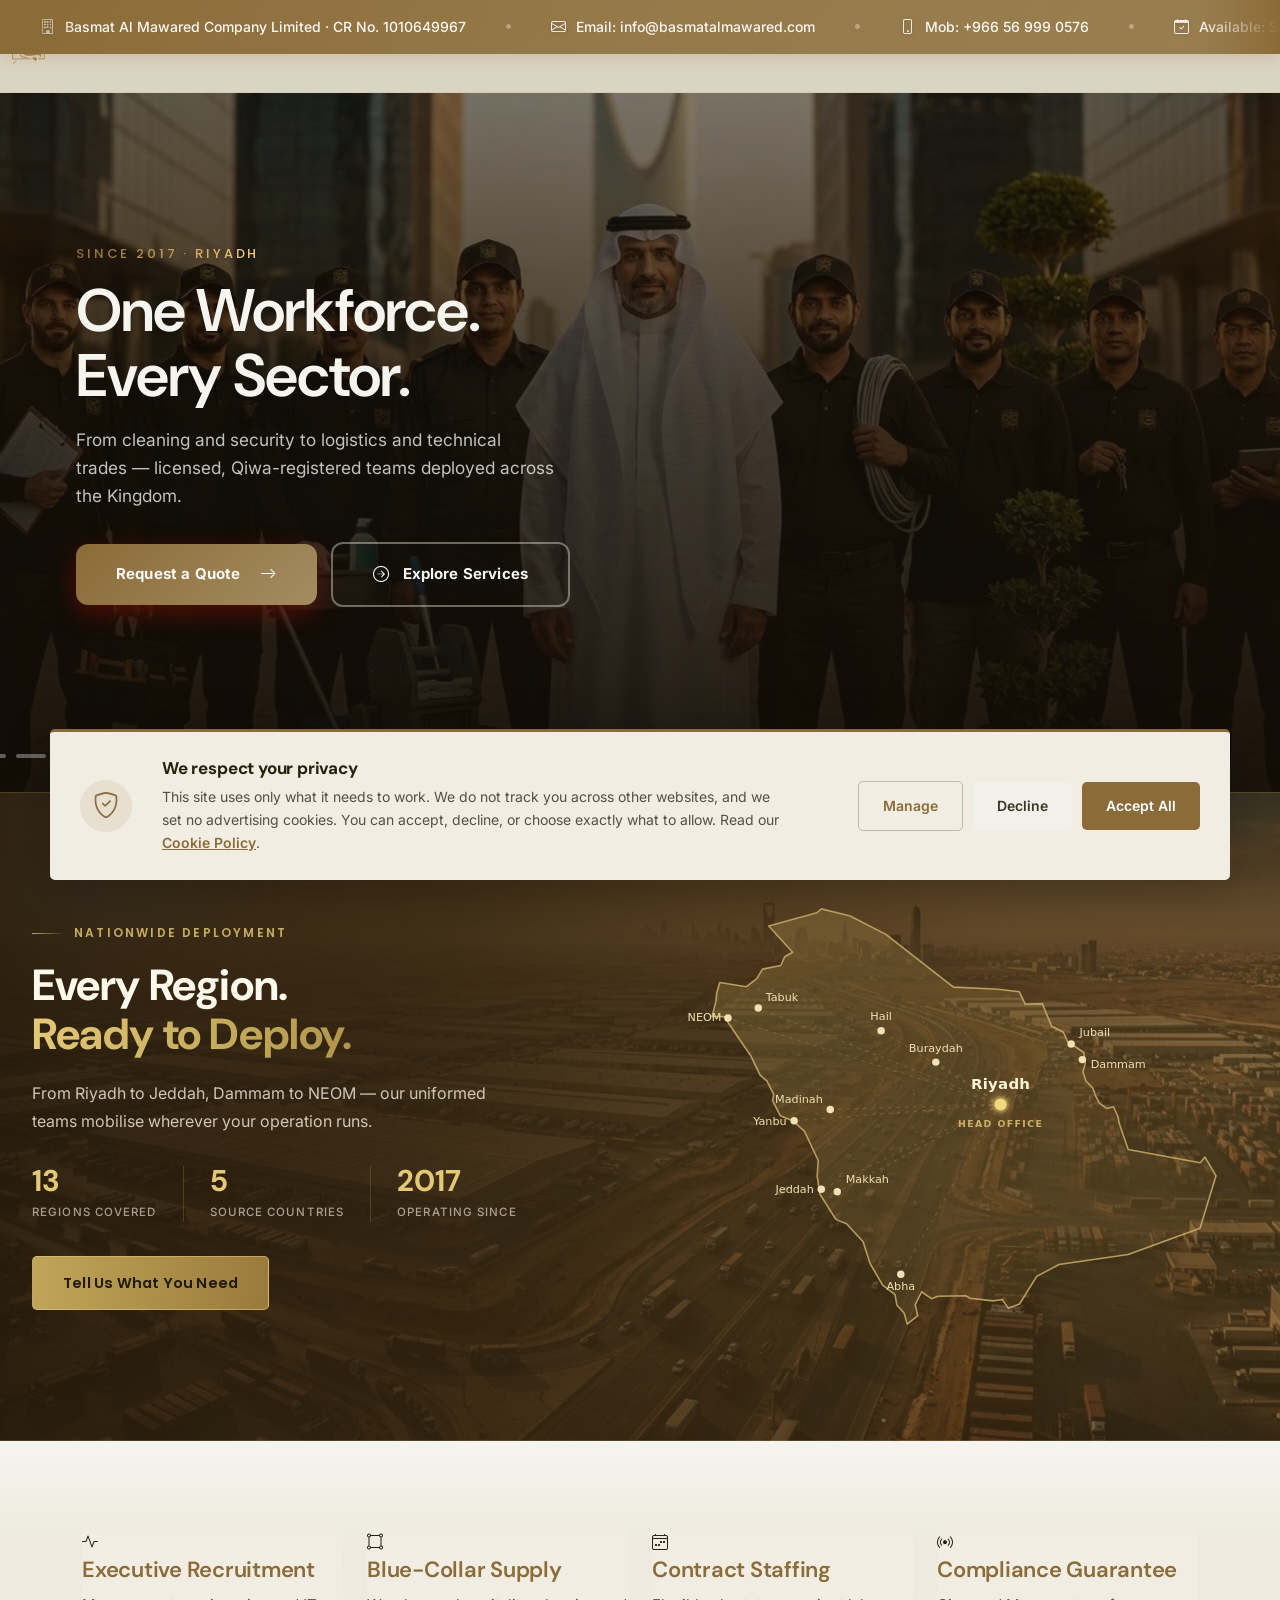
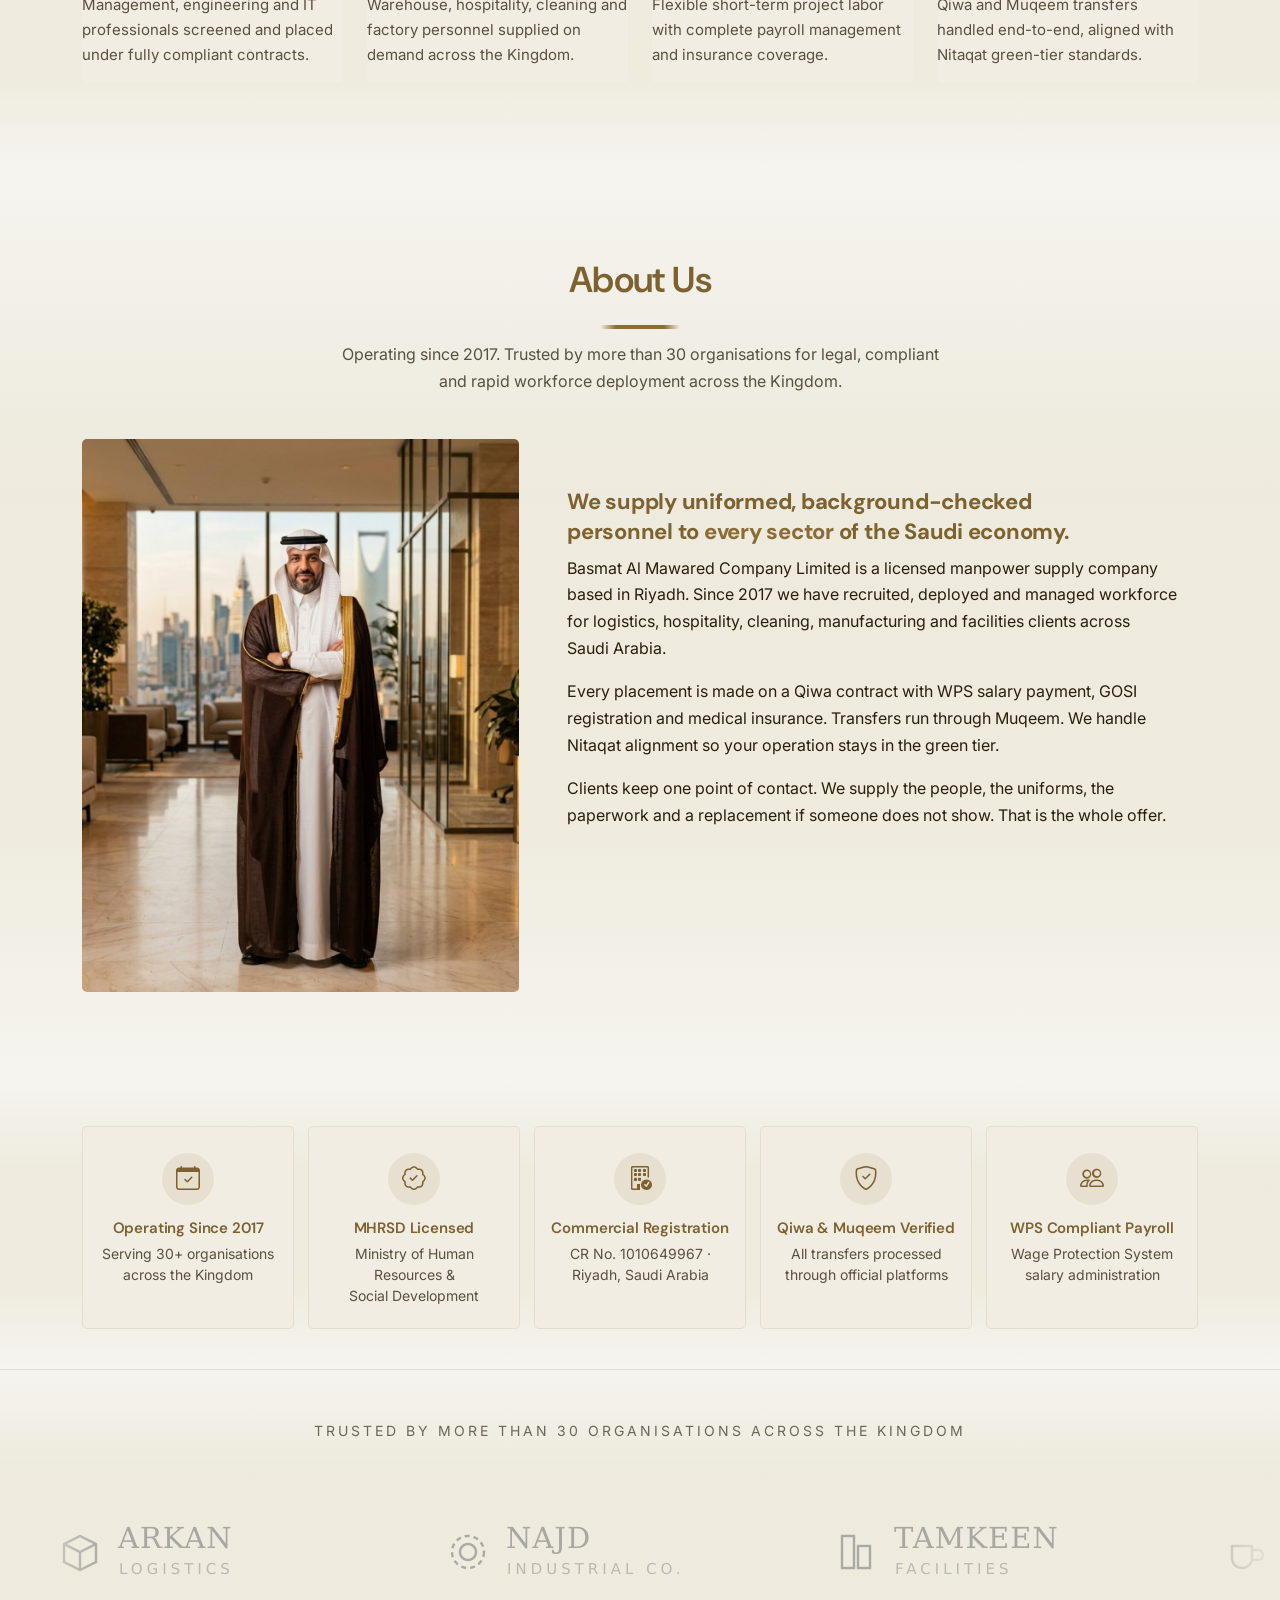
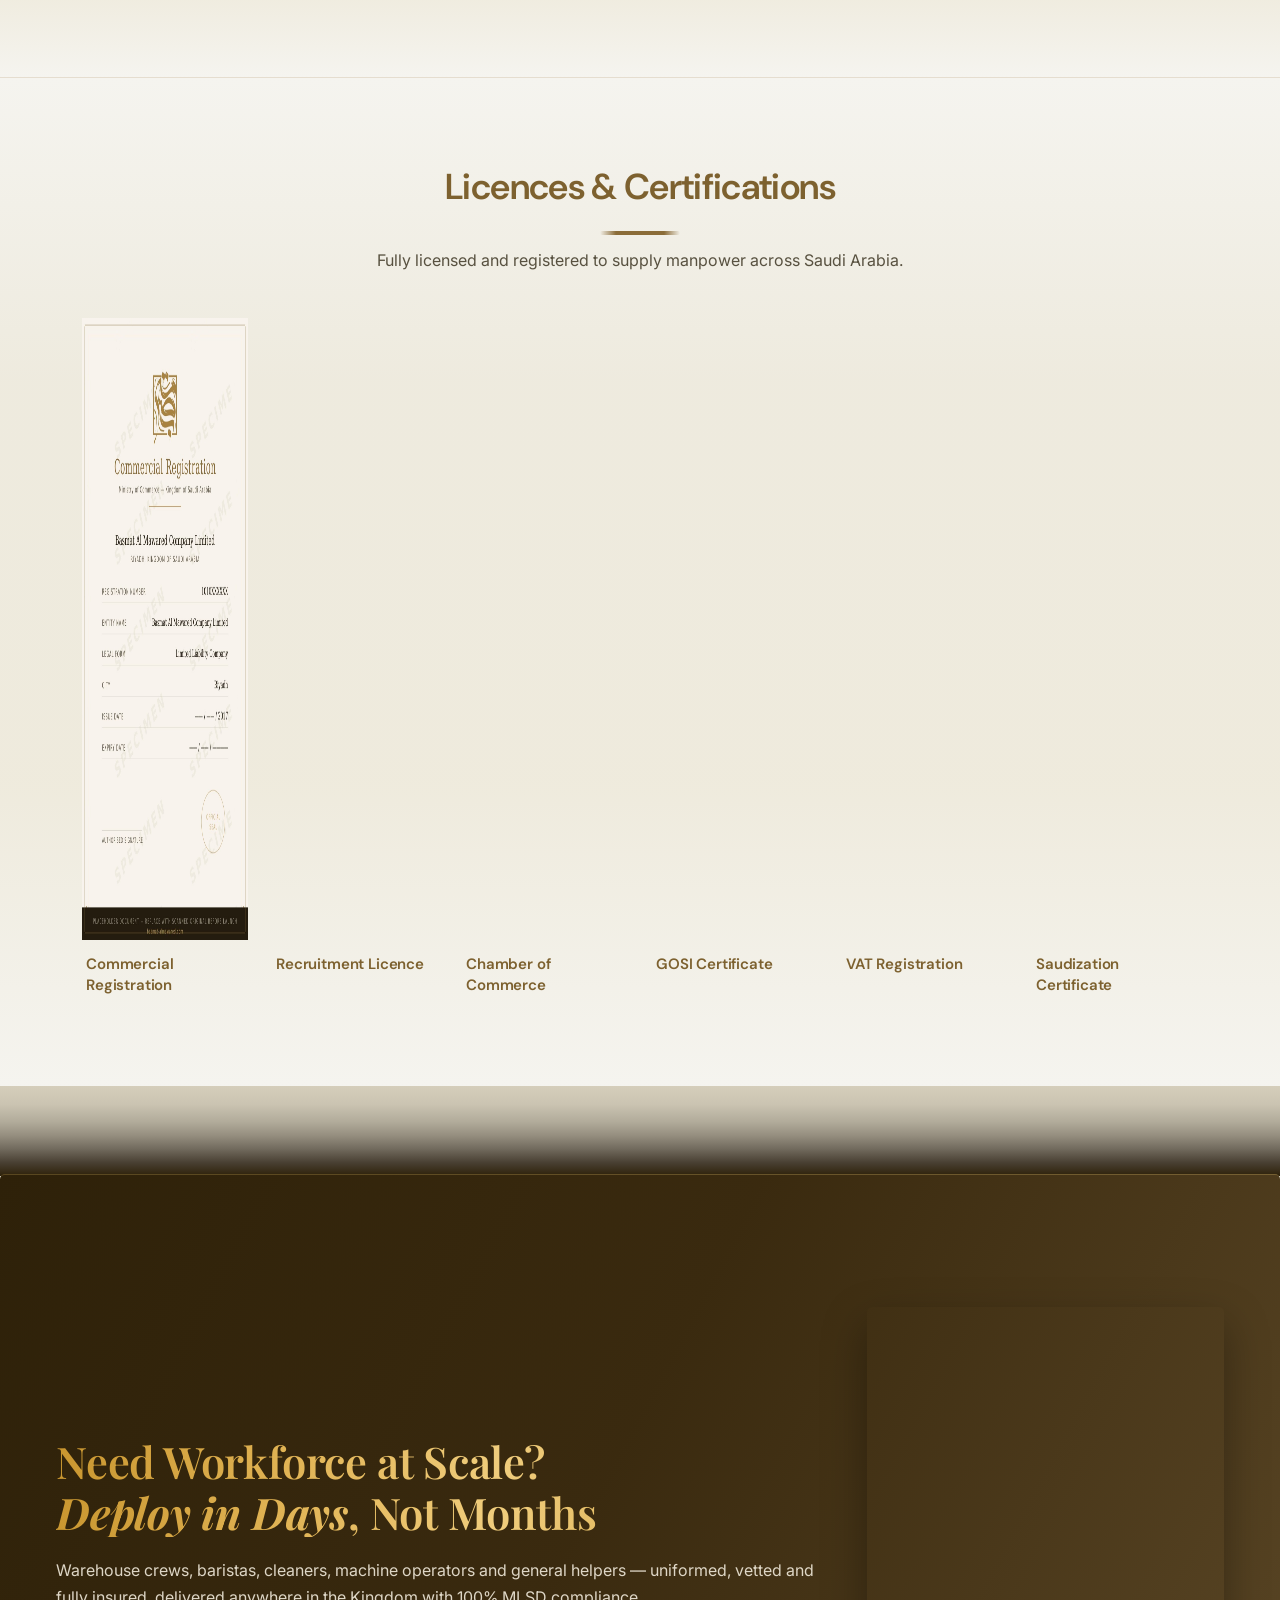
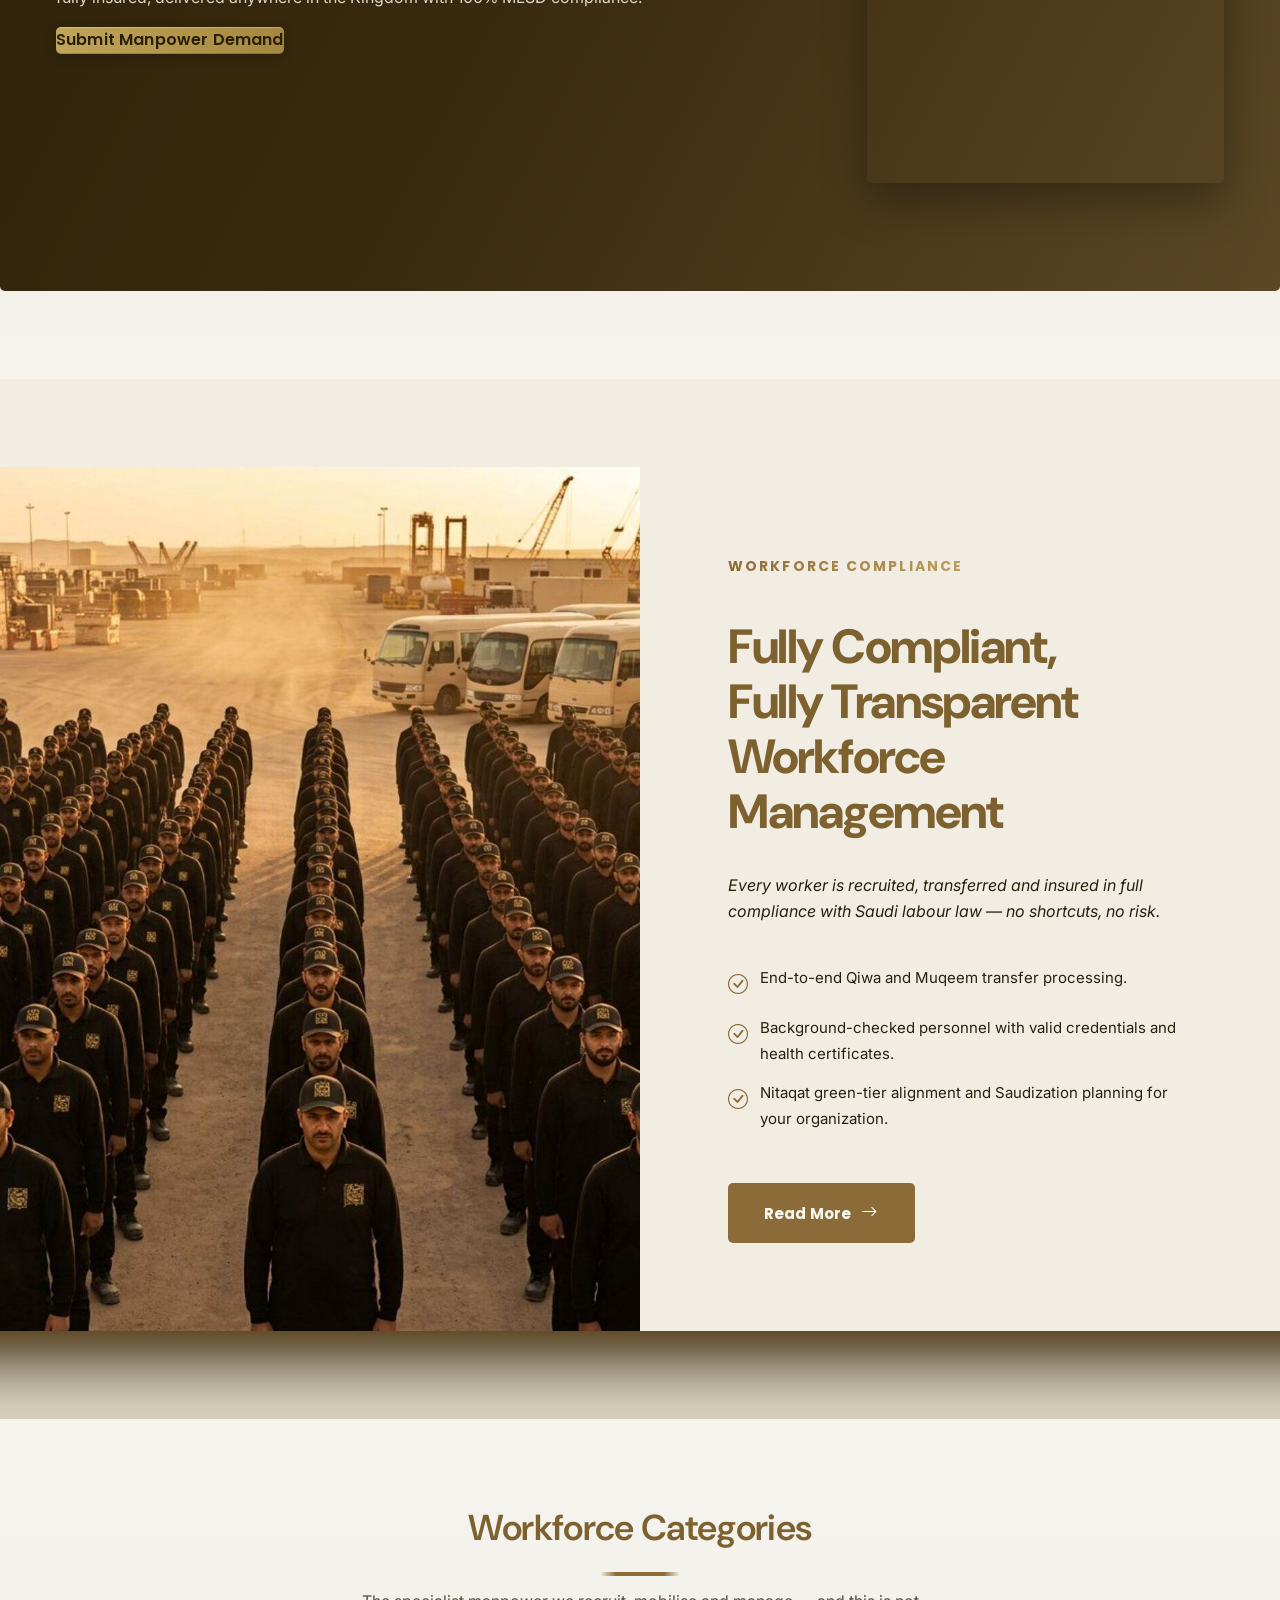
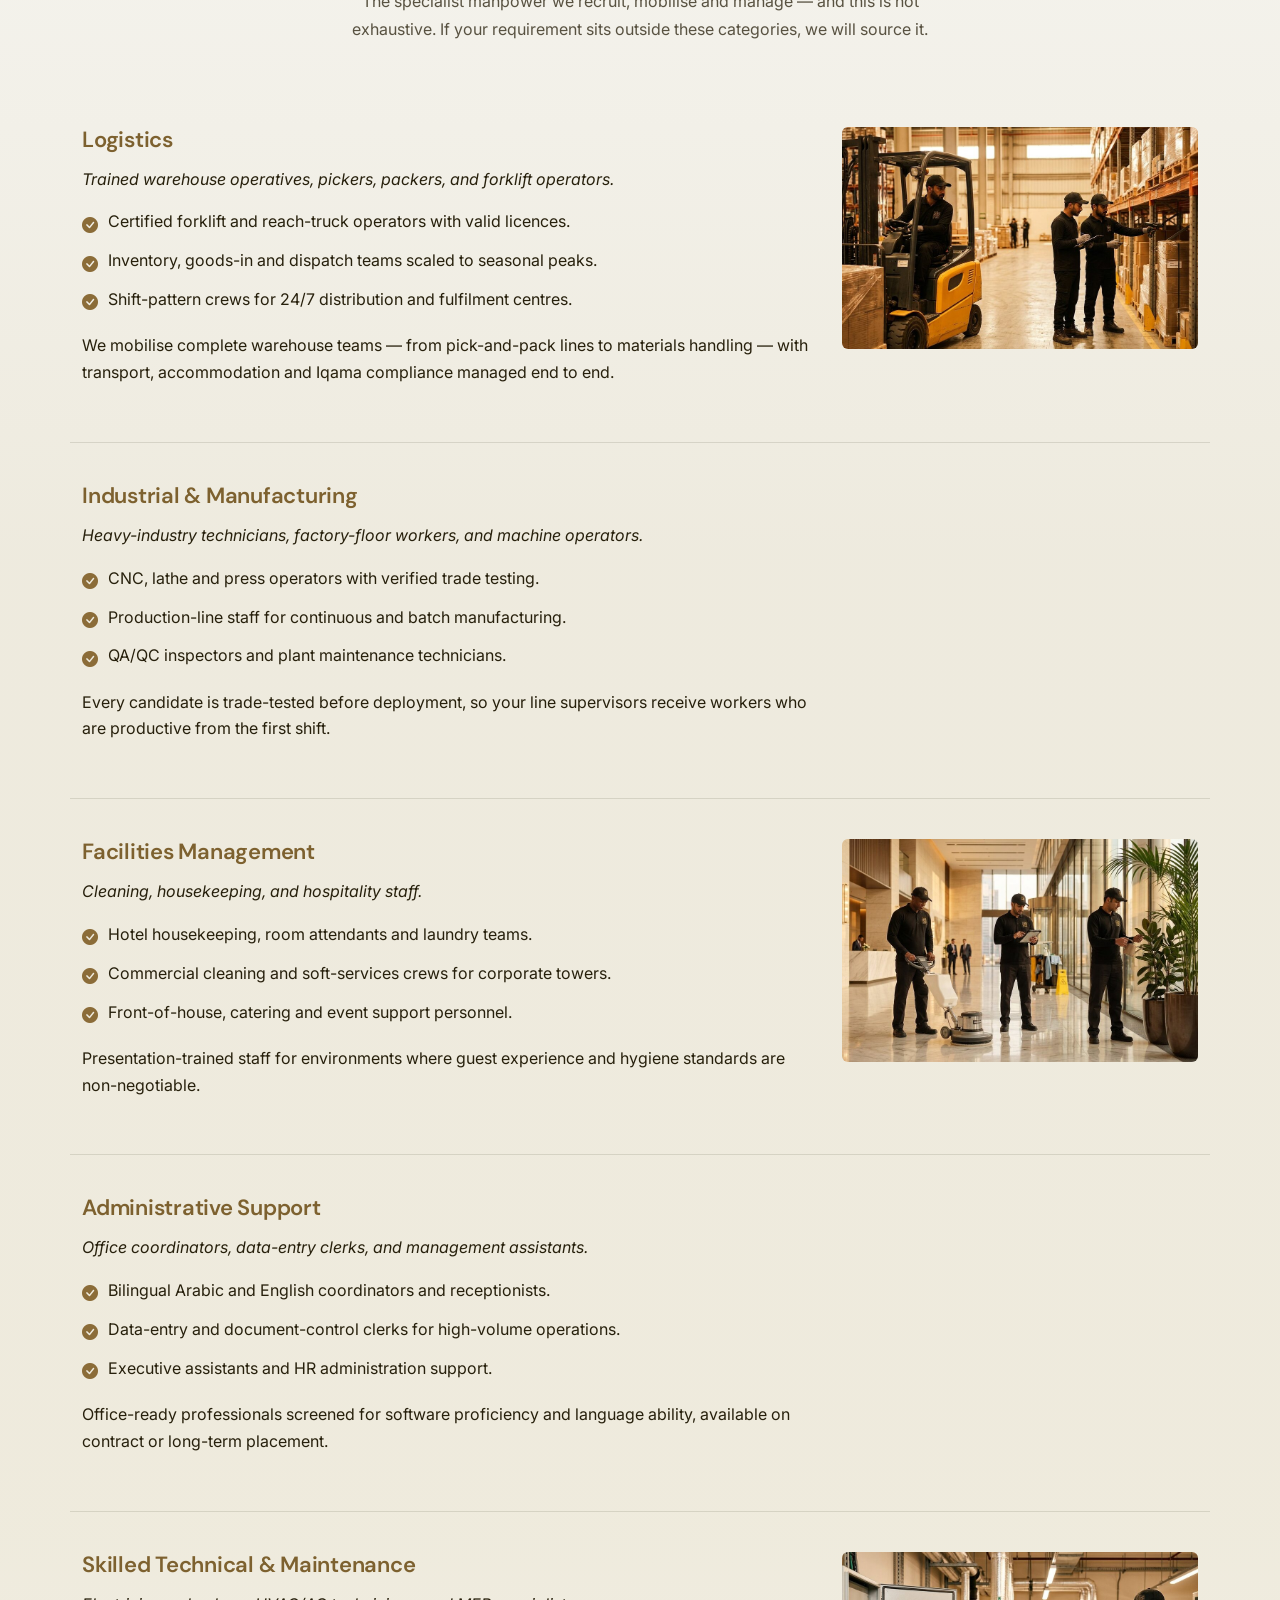
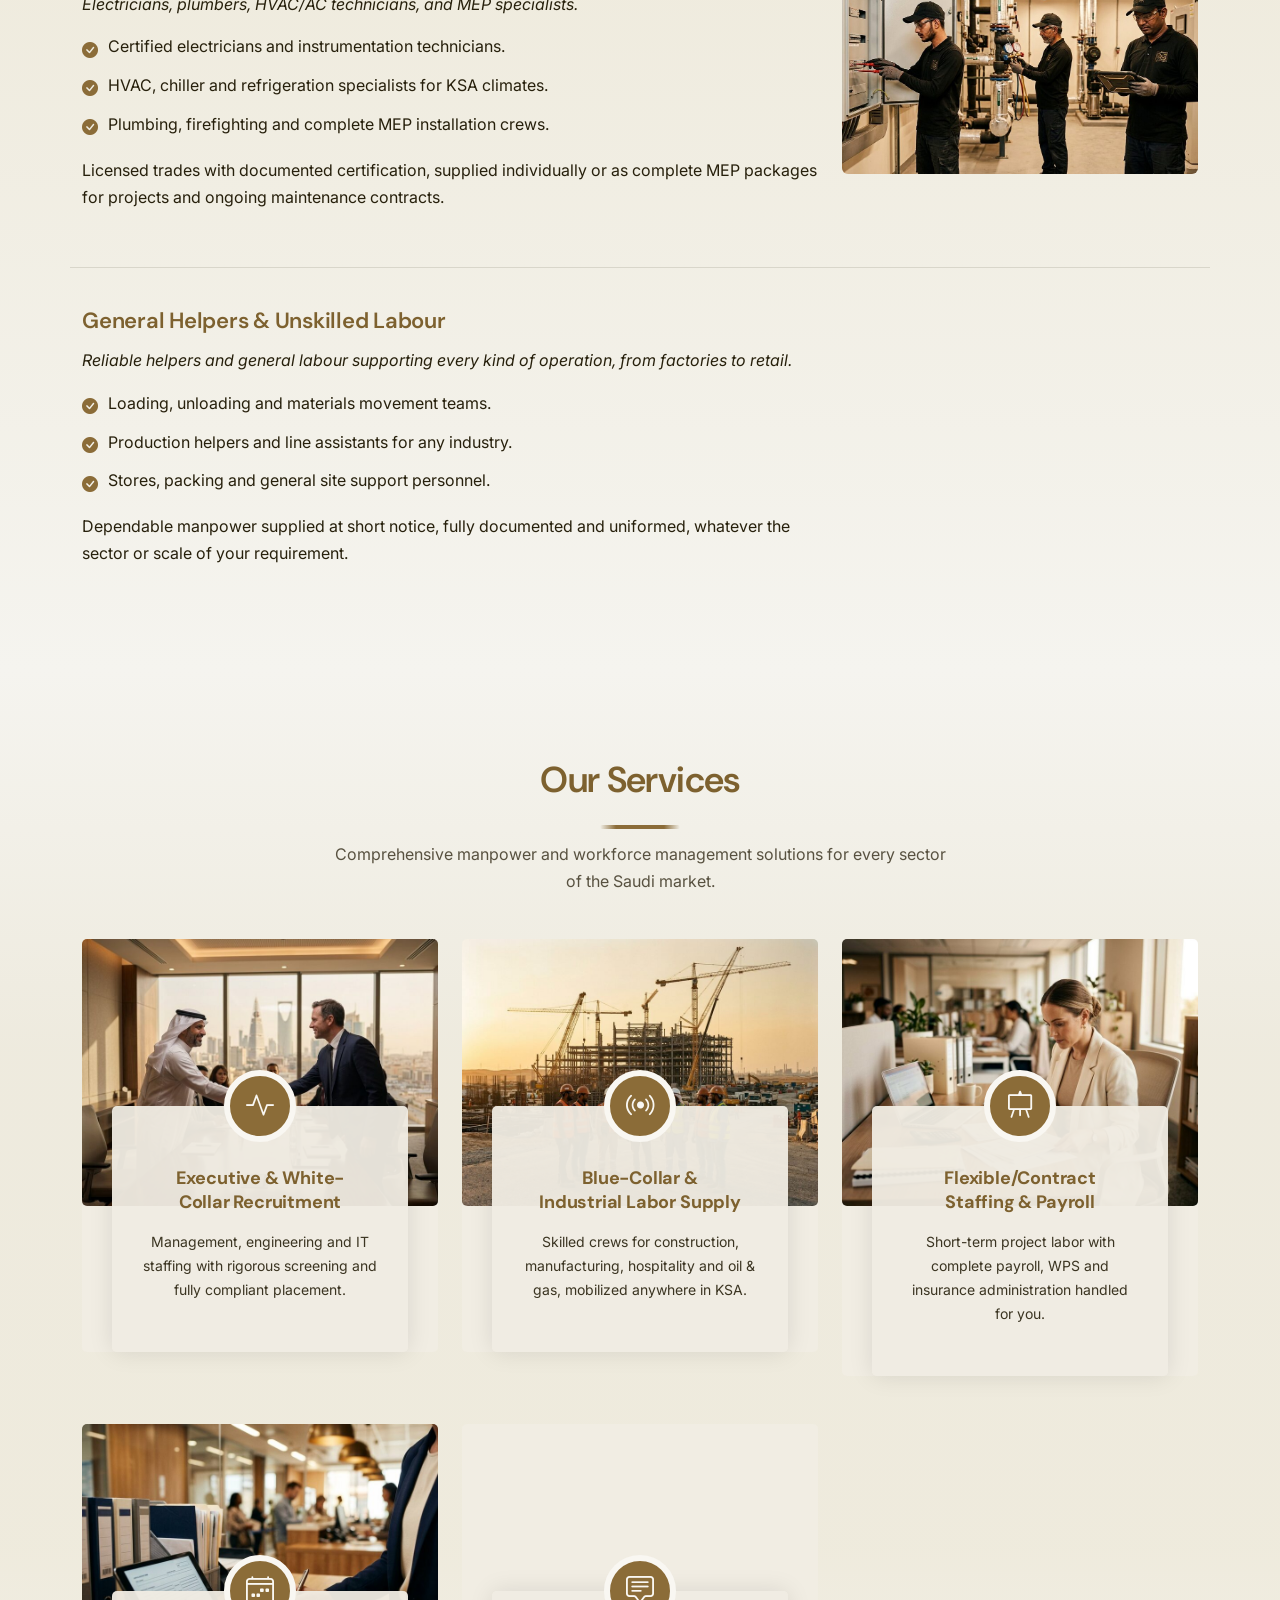
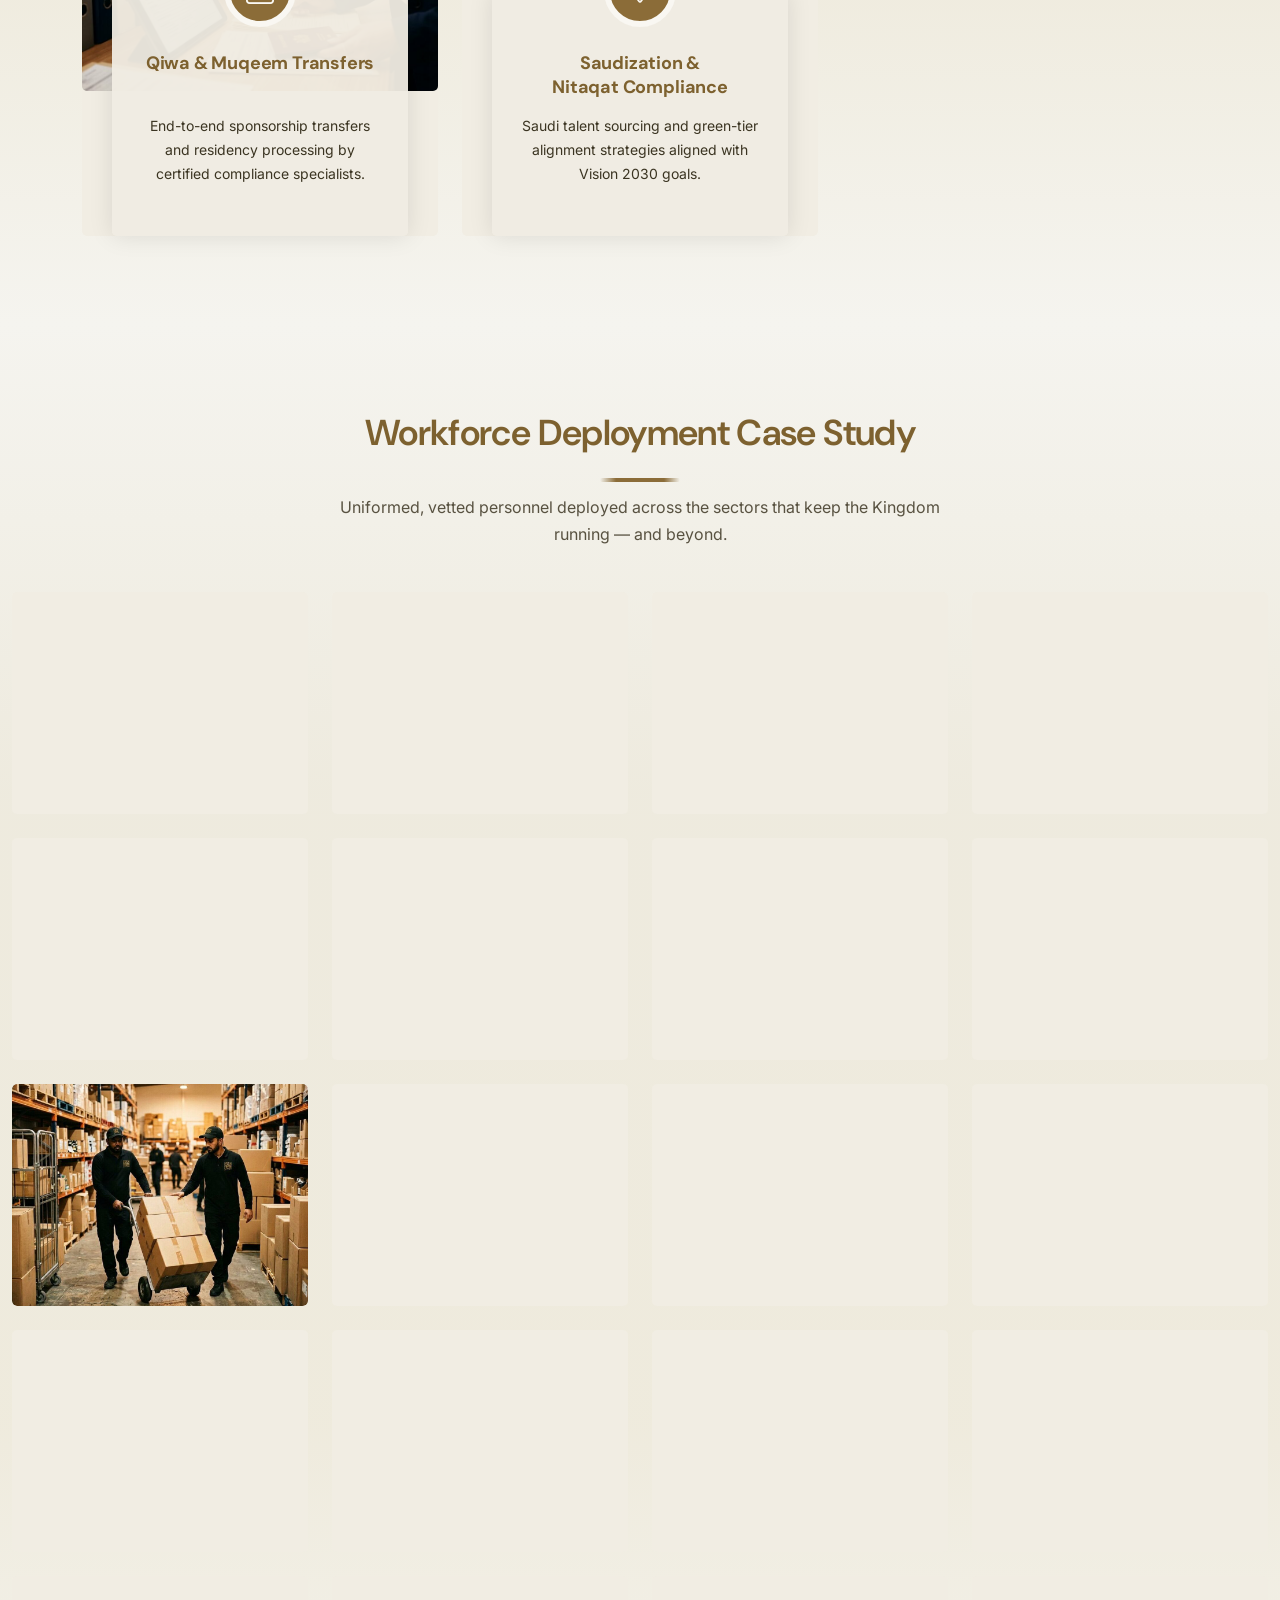
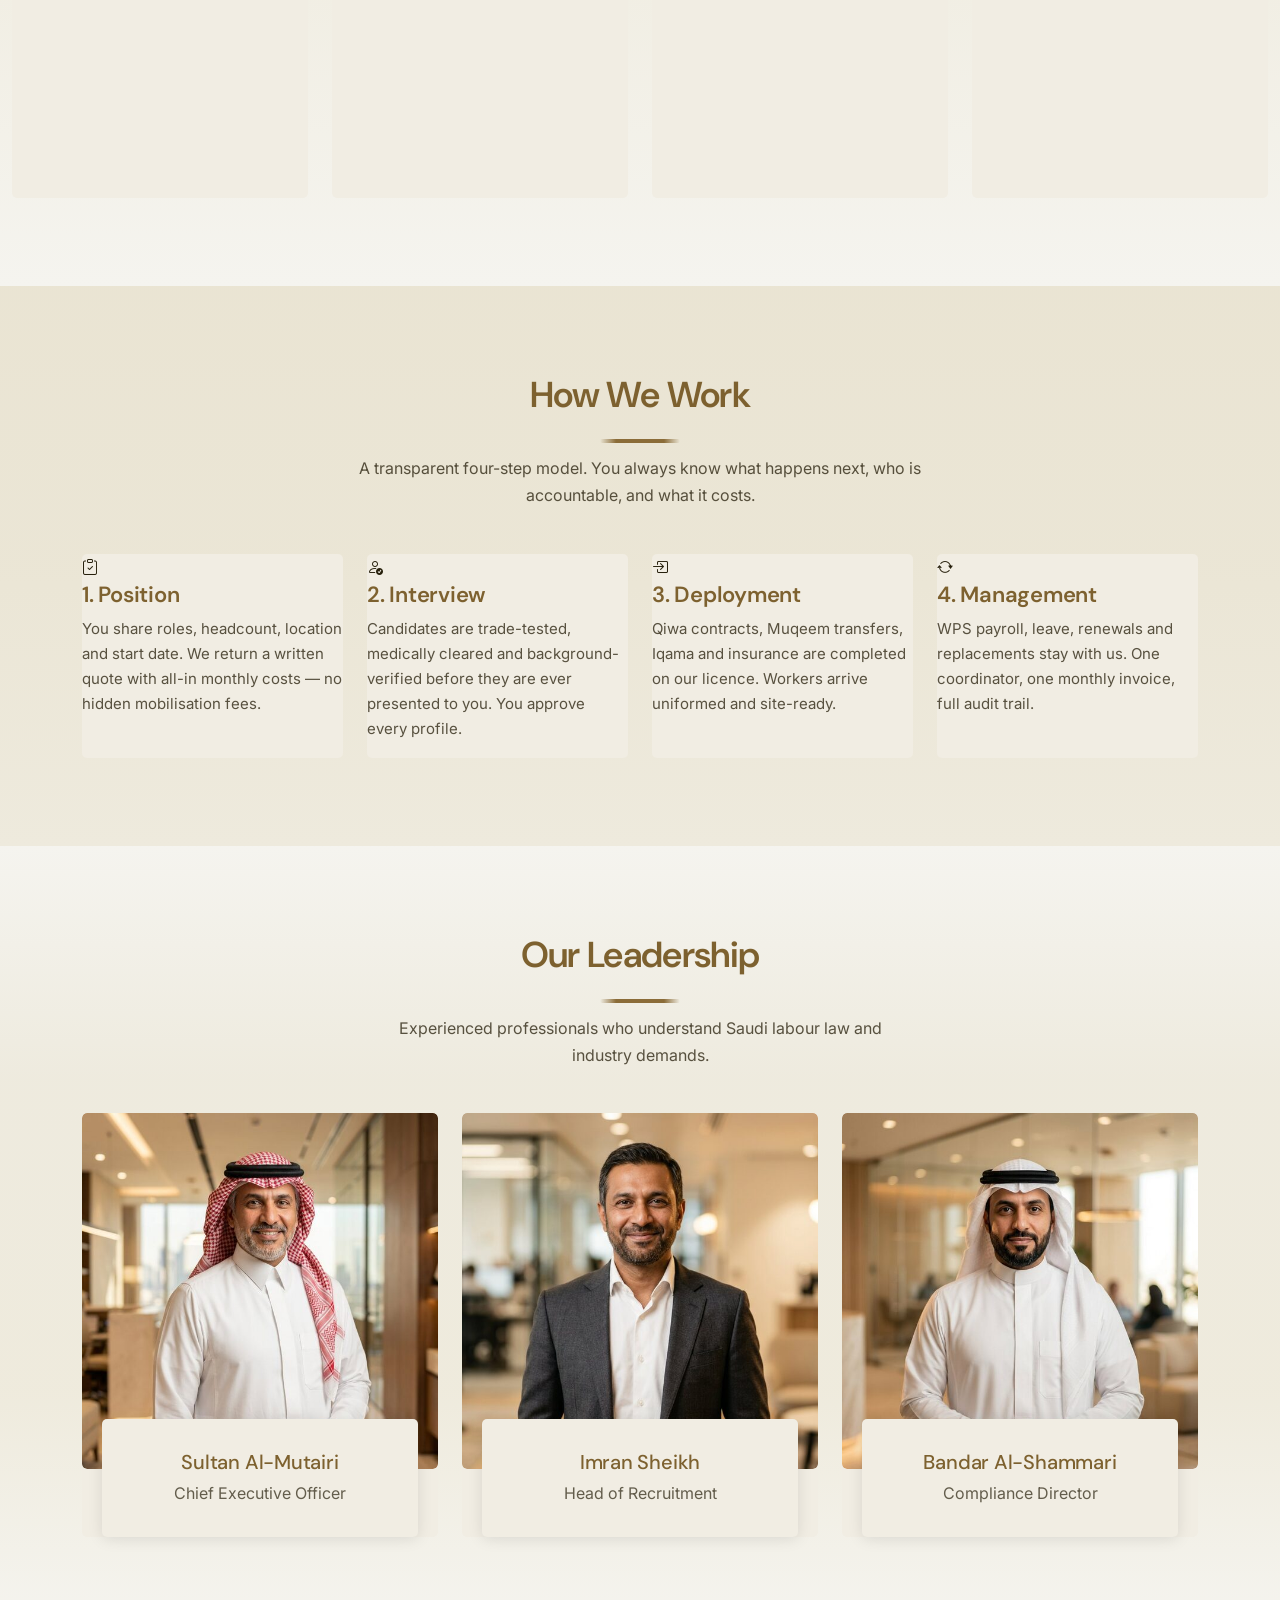
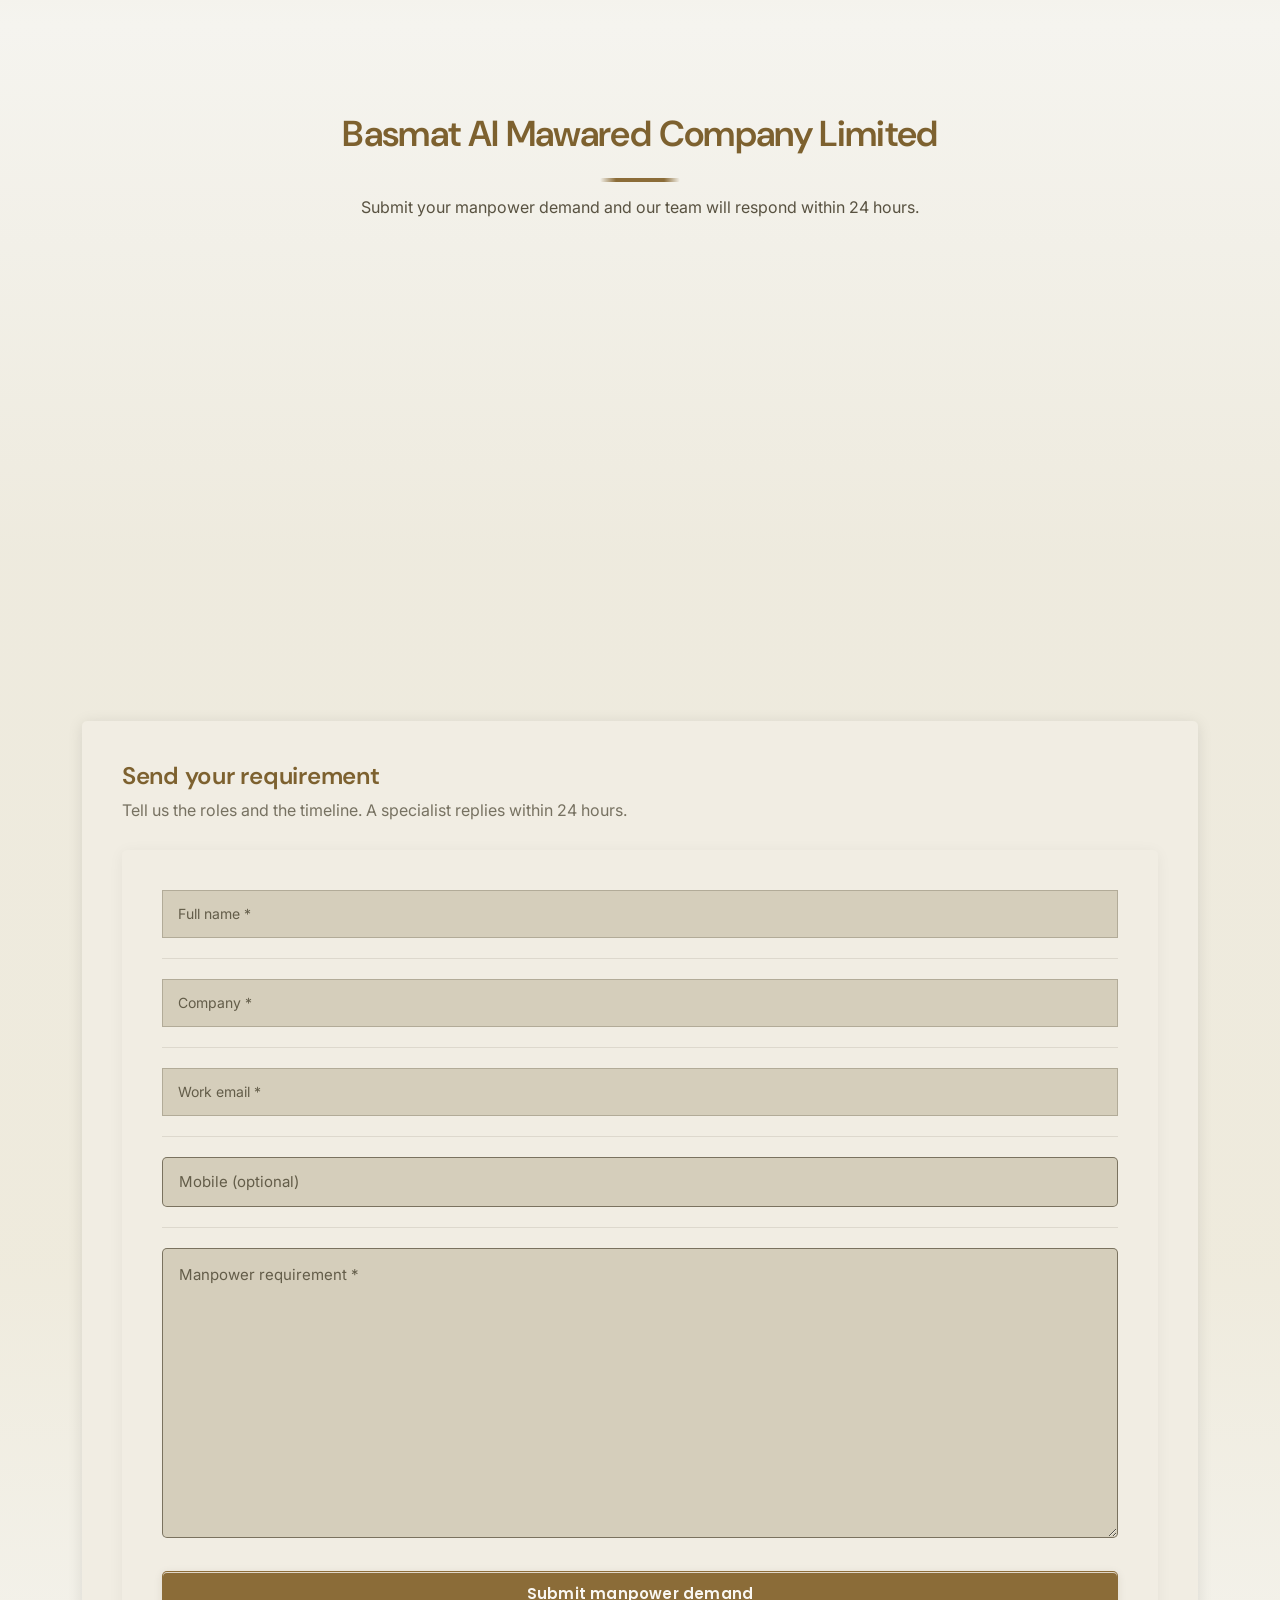
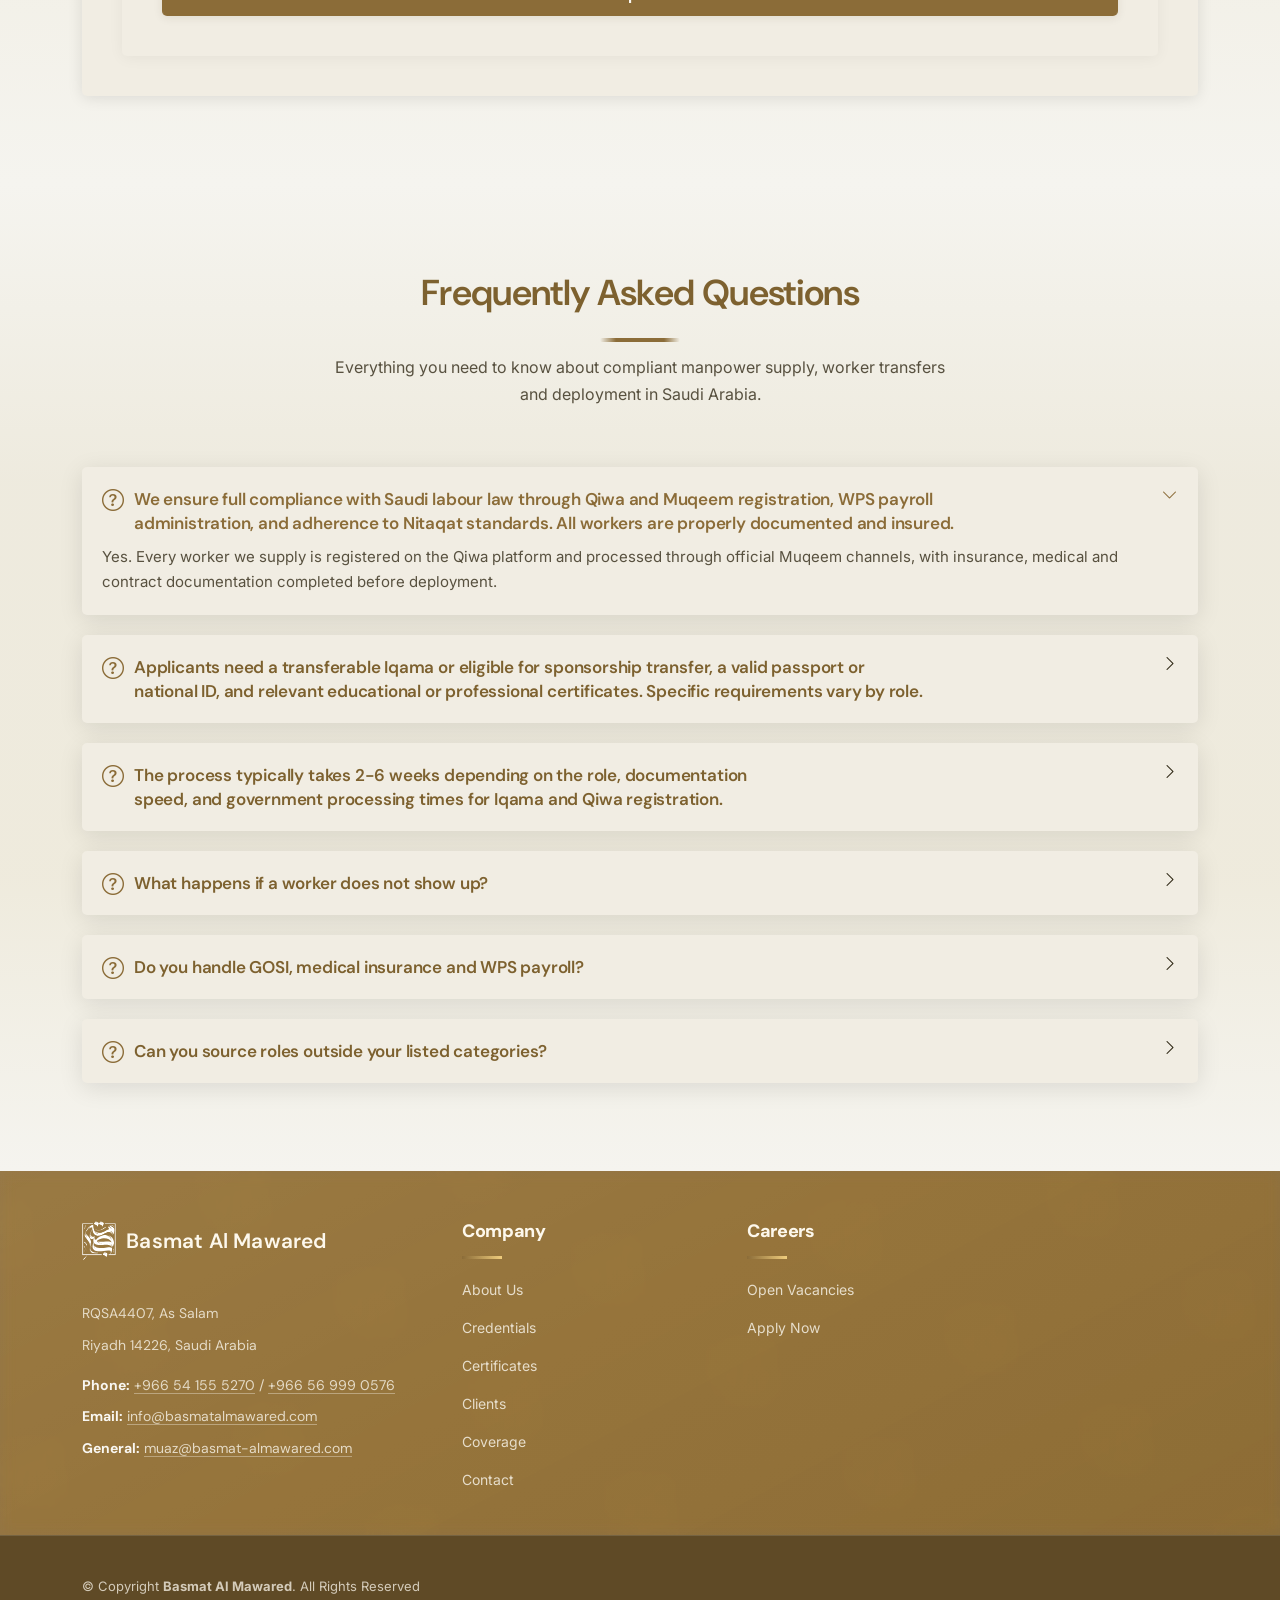
==== commit 98268d02: "Fix hero slider: convert slide-bg divs to img tags, fix duplicate comment, align overlay gradient" ====
--- a/index.html
+++ b/index.html
@@ -32,7 +32,7 @@
   <!-- Fonts -->
   <link href="https://fonts.googleapis.com" rel="preconnect">
   <link href="https://fonts.gstatic.com" rel="preconnect" crossorigin>
-  <link href="https://fonts.googleapis.com/css2?family=Roboto:ital,wght@0,300;0,400;0,500;0,600;0,700;1,400;1,500&family=Poppins:wght@300;400;500;600;700&family=Source+Sans+Pro:wght@300;400;500;600;700&family=Playfair+Display:ital,wght@0,600;0,700;1,700&display=swap" rel="stylesheet">
+  <link href="https://fonts.googleapis.com/css2?family=DM+Sans:wght@400;500;600;700&family=Inter:ital,wght@0,300;0,400;0,500;0,600;0,700;1,400;1,500&family=Poppins:wght@300;400;500;600;700&family=Source+Sans+Pro:wght@300;400;500;600;700&family=Playfair+Display:ital,wght@0,600;0,700;1,700&display=swap" rel="stylesheet">
 
   <!-- Vendor CSS Files -->
   <link href="assets/vendor/bootstrap/css/bootstrap.min.css" rel="stylesheet">
@@ -72,8 +72,8 @@
       "postalCode": "14226",
       "addressCountry": "SA"
     },
-    "email": "info@basmat-almawared.com",
-    "telephone": "+966569990576",
+    "email": "info@basmatalmawared.com",
+    "telephone": "+966541555270",
     "areaServed": {
       "@type": "Country",
       "name": "Saudi Arabia"
@@ -89,7 +89,24 @@
 
 <body class="index-page">
 
-  <header id="header" class="header d-flex align-items-center sticky-top">
+  <!-- Top Bar - Company Info Marquee -->
+  <div class="top-bar" id="topBar" aria-live="polite" aria-atomic="true">
+    <div class="marquee-container">
+      <div class="marquee-track" id="marqueeTrack">
+        <span class="marquee-item"><i class="bi bi-building"></i> Basmat Al Mawared Company Limited &middot; CR No. 1010649967</span>
+        <span class="marquee-separator"><i class="bi bi-circle-fill"></i></span>
+        <span class="marquee-item"><i class="bi bi-envelope"></i> Email: info@basmatalmawared.com</span>
+        <span class="marquee-separator"><i class="bi bi-circle-fill"></i></span>
+        <span class="marquee-item"><i class="bi bi-phone"></i> Mob: +966 56 999 0576</span>
+        <span class="marquee-separator"><i class="bi bi-circle-fill"></i></span>
+        <span class="marquee-item"><i class="bi bi-calendar-check"></i> Available: Sunday - Thursday, 9:00 AM - 6:00 PM</span>
+        <span class="marquee-separator"><i class="bi bi-circle-fill"></i></span>
+        <span class="marquee-item"><i class="bi bi-geo-alt"></i> RQSA4407, Riyadh, Saudi Arabia</span>
+      </div>
+    </div>
+  </div>
+
+  <header id="header" class="header d-flex align-items-center">
     <div class="container-fluid position-relative d-flex align-items-center justify-content-between">
 
       <a href="index.html" class="logo d-flex align-items-center me-auto me-xl-0">
@@ -116,102 +133,171 @@
   <main class="main">
 
     <!-- Hero Section -->
-    <section id="hero" class="hero section">
-
-      <div class="hero-slider swiper">
+    <section id="hero" class="hero section" aria-label="Basmat Al Mawared Hero">
+
+      <div class="hero-slider swiper" aria-label="Hero carousel">
         <div class="swiper-wrapper">
+
+          <!-- Slide 1: One Workforce, Every Sector -->
           <div class="swiper-slide">
-            <img src="assets/img/hero/hero-1.jpg" alt="Uniformed Basmat Al Mawared team in a Riyadh corporate lobby at sunrise" width="1920" height="1080" fetchpriority="high" decoding="async">
-            <div class="hero-slide-content">
+            <img src="assets/img/hero/hero-1.jpg" alt="Basmat Al Mawared workforce across sectors" loading="eager" decoding="async">
+            <div class="slide-overlay" aria-hidden="true"></div>
+            <div class="hero-slide-content" data-aos="fade-up">
               <div class="container">
-                <p class="hero-kicker" data-i18n="hero.kicker">Since 2017 &middot; Riyadh</p>
-                <h1 data-i18n="hero.title1">One Workforce.<br>Every Sector.</h1>
+                <p class="hero-kicker" data-i18n="hero.kicker">Since 2017 &middot; Licensed in Riyadh</p>
+                <h1 data-i18n="hero.title1"><span class="text-gradient">One Workforce.</span><br>Every Sector.</h1>
                 <p class="hero-lead" data-i18n="hero.lead1">From cleaning and security to logistics and technical trades &mdash; licensed, Qiwa-registered teams deployed across the Kingdom.</p>
                 <div class="hero-actions">
-                  <a href="#contact" class="btn-get-started scrollto">Request a Quote</a>
-                  <a href="#services" class="btn-watch-video scrollto"><i class="bi bi-arrow-right-circle"></i><span>Explore Services</span></a>
-                </div>
-              </div>
-            </div>
-          </div>
+                  <a href="#contact" class="btn btn-primary btn-xl">Request a Quote <i class="bi bi-arrow-right ms-2"></i></a>
+                  <a href="#services" class="btn btn-outline btn-lg"><i class="bi bi-arrow-right-circle"></i><span data-i18n="hero.explore">Explore Services</span></a>
+                </div>
+              </div>
+            </div>
+          </div>
+
+          <!-- Slide 2: Logistics & Warehousing -->
           <div class="swiper-slide">
-            <img src="assets/img/hero/hero-2.jpg" alt="Logistics and warehouse personnel at a Saudi distribution centre" width="1920" height="1080" loading="lazy" decoding="async">
-            <div class="hero-slide-content">
+            <img src="assets/img/hero/hero-2.jpg" alt="Logistics and warehousing workforce" loading="lazy" decoding="async">
+            <div class="slide-overlay" aria-hidden="true"></div>
+            <div class="hero-slide-content" data-aos="fade-up">
               <div class="container">
-                <p class="hero-kicker" data-i18n="hero.kicker">Logistics &amp; Warehousing</p>
+                <p class="hero-kicker" data-i18n="hero.kicker2">Logistics & Warehousing</p>
                 <h1 data-i18n="hero.title2">Teams That<br>Keep You Moving</h1>
-                <p class="hero-lead">Forklift operators, loaders and stock controllers &mdash; background-checked, uniformed and ready for your peak season.</p>
+                <p class="hero-lead" data-i18n="hero.lead2">Forklift operators, loaders and stock controllers &mdash; background-checked, uniformed and ready for your peak season.</p>
                 <div class="hero-actions">
-                  <a href="#contact" class="btn-get-started scrollto">Request a Quote</a>
-                  <a href="#services" class="btn-watch-video scrollto"><i class="bi bi-arrow-right-circle"></i><span>Explore Services</span></a>
-                </div>
-              </div>
-            </div>
-          </div>
+                  <a href="#contact" class="btn btn-primary btn-xl">Request a Quote <i class="bi bi-arrow-right ms-2"></i></a>
+                  <a href="#services" class="btn btn-outline btn-lg"><i class="bi bi-arrow-right-circle"></i><span data-i18n="hero.explore">Explore Services</span></a>
+                </div>
+              </div>
+            </div>
+          </div>
+
+          <!-- Slide 3: Technical & Maintenance -->
           <div class="swiper-slide">
-            <img src="assets/img/hero/hero-3.jpg" alt="Maintenance technician servicing building equipment" width="1920" height="1080" loading="lazy" decoding="async">
-            <div class="hero-slide-content">
+            <img src="assets/img/hero/hero-3.jpg" alt="Technical and maintenance workforce" loading="lazy" decoding="async">
+            <div class="slide-overlay" aria-hidden="true"></div>
+            <div class="hero-slide-content" data-aos="fade-up">
               <div class="container">
-                <p class="hero-kicker">Technical &amp; Maintenance</p>
+                <p class="hero-kicker" data-i18n="hero.kicker3">Technical & Maintenance</p>
                 <h1 data-i18n="hero.title3">Skilled Hands,<br>Certified Trades</h1>
-                <p class="hero-lead">Electricians, HVAC technicians, plumbers and carpenters. Every deployment covered by our replacement guarantee.</p>
+                <p class="hero-lead" data-i18n="hero.lead3">Electricians, HVAC technicians, plumbers and carpenters. Every deployment covered by our replacement guarantee.</p>
                 <div class="hero-actions">
-                  <a href="#contact" class="btn-get-started scrollto">Request a Quote</a>
-                  <a href="#services" class="btn-watch-video scrollto"><i class="bi bi-arrow-right-circle"></i><span>Explore Services</span></a>
-                </div>
-              </div>
-            </div>
-          </div>
+                  <a href="#contact" class="btn btn-primary btn-xl">Request a Quote <i class="bi bi-arrow-right ms-2"></i></a>
+                  <a href="#services" class="btn btn-outline btn-lg"><i class="bi bi-arrow-right-circle"></i><span data-i18n="hero.explore">Explore Services</span></a>
+                </div>
+              </div>
+            </div>
+          </div>
+
+          <!-- Slide 4: Facilities & Hospitality -->
           <div class="swiper-slide">
-            <img src="assets/img/hero/hero-4.jpg" alt="Operations manager reviewing deployment plans with uniformed staff" width="1920" height="1080" loading="lazy" decoding="async">
-            <div class="hero-slide-content">
+            <img src="assets/img/hero/hero-4.jpg" alt="Facilities and hospitality workforce" loading="lazy" decoding="async">
+            <div class="slide-overlay" aria-hidden="true"></div>
+            <div class="hero-slide-content" data-aos="fade-up">
               <div class="container">
-                <p class="hero-kicker">Facilities &amp; Hospitality</p>
+                <p class="hero-kicker" data-i18n="hero.kicker4">Facilities & Hospitality</p>
                 <h1 data-i18n="hero.title4">Trusted by 30+<br>Organisations</h1>
-                <p class="hero-lead">Housekeeping, grounds, laundry and portering &mdash; managed end to end, with WPS payroll handled in-house.</p>
+                <p class="hero-lead" data-i18n="hero.lead4">Housekeeping, grounds, laundry and portering &mdash; managed end to end, with WPS payroll handled in-house.</p>
                 <div class="hero-actions">
-                  <a href="#contact" class="btn-get-started scrollto">Request a Quote</a>
-                  <a href="#services" class="btn-watch-video scrollto"><i class="bi bi-arrow-right-circle"></i><span>Explore Services</span></a>
-                </div>
-              </div>
-            </div>
-          </div>
+                  <a href="#contact" class="btn btn-primary btn-xl">Request a Quote <i class="bi bi-arrow-right ms-2"></i></a>
+                  <a href="#services" class="btn btn-outline btn-lg"><i class="bi bi-arrow-right-circle"></i><span data-i18n="hero.explore">Explore Services</span></a>
+                </div>
+              </div>
+            </div>
+          </div>
+
+          <!-- Slide 5: Cleaning & Soft Services -->
           <div class="swiper-slide">
-            <img src="assets/img/hero/hero-5.jpg" alt="Uniformed cleaning team with commercial equipment in a Riyadh office atrium" width="1920" height="1080" loading="lazy" decoding="async">
-            <div class="hero-slide-content">
+            <img src="assets/img/hero/hero-5.jpg" alt="Cleaning and soft services workforce" loading="lazy" decoding="async">
+            <div class="slide-overlay" aria-hidden="true"></div>
+            <div class="hero-slide-content" data-aos="fade-up">
               <div class="container">
-                <p class="hero-kicker">Cleaning &amp; Soft Services</p>
+                <p class="hero-kicker" data-i18n="hero.kicker5">Cleaning & Soft Services</p>
                 <h1 data-i18n="hero.title5">Spotless,<br>Every Shift</h1>
-                <p class="hero-lead">Day and night cleaning crews for offices, malls and hospitals &mdash; trained, supervised and audited to an agreed scope.</p>
+                <p class="hero-lead" data-i18n="hero.lead5">Day and night cleaning crews for offices, malls and hospitals &mdash; trained, supervised and audited to an agreed scope.</p>
                 <div class="hero-actions">
-                  <a href="#contact" class="btn-get-started scrollto">Request a Quote</a>
-                  <a href="#services" class="btn-watch-video scrollto"><i class="bi bi-arrow-right-circle"></i><span>Explore Services</span></a>
-                </div>
-              </div>
-            </div>
-          </div>
+                  <a href="#contact" class="btn btn-primary btn-xl">Request a Quote <i class="bi bi-arrow-right ms-2"></i></a>
+                  <a href="#services" class="btn btn-outline btn-lg"><i class="bi bi-arrow-right-circle"></i><span data-i18n="hero.explore">Explore Services</span></a>
+                </div>
+              </div>
+            </div>
+          </div>
+
+          <!-- Slide 6: Industrial & Manufacturing -->
           <div class="swiper-slide">
-            <img src="assets/img/hero/hero-6.jpg" alt="Industrial operators and technicians on a Saudi manufacturing floor" width="1920" height="1080" loading="lazy" decoding="async">
-            <div class="hero-slide-content">
+            <img src="assets/img/hero/hero-6.jpg" alt="Industrial and manufacturing workforce" loading="lazy" decoding="async">
+            <div class="slide-overlay" aria-hidden="true"></div>
+            <div class="hero-slide-content" data-aos="fade-up">
               <div class="container">
-                <p class="hero-kicker">Industrial &amp; Manufacturing</p>
+                <p class="hero-kicker" data-i18n="hero.kicker6">Industrial & Manufacturing</p>
                 <h1 data-i18n="hero.title6">Production Lines,<br>Fully Manned</h1>
-                <p class="hero-lead">Machine operators, QC inspectors and line assistants supplied at volume &mdash; GOSI-registered and insured from day one.</p>
+                <p class="hero-lead" data-i18n="hero.lead6">Machine operators, quality inspectors and assembly technicians deployed at scale with full MLSD compliance.</p>
                 <div class="hero-actions">
-                  <a href="#contact" class="btn-get-started scrollto">Request a Quote</a>
-                  <a href="#services" class="btn-watch-video scrollto"><i class="bi bi-arrow-right-circle"></i><span>Explore Services</span></a>
-                </div>
-              </div>
-            </div>
-          </div>
-        </div>
-
-        <div class="hero-pagination"></div>
-        <button class="hero-nav hero-prev" type="button" aria-label="Previous slide"><i class="bi bi-chevron-left"></i></button>
-        <button class="hero-nav hero-next" type="button" aria-label="Next slide"><i class="bi bi-chevron-right"></i></button>
+                  <a href="#contact" class="btn btn-primary btn-xl">Request a Quote <i class="bi bi-arrow-right ms-2"></i></a>
+                  <a href="#services" class="btn btn-outline btn-lg"><i class="bi bi-arrow-right-circle"></i><span data-i18n="hero.explore">Explore Services</span></a>
+                </div>
+              </div>
+            </div>
+          </div>
+
+        </div>
+
+        <!-- Pagination -->
+        <div class="hero-pagination swiper-pagination" aria-label="Slide navigation"></div>
+
+        <!-- Navigation -->
+        <div class="hero-nav">
+          <button class="swiper-button-prev hero-prev" aria-label="Previous slide"><i class="bi bi-chevron-left"></i></button>
+          <button class="swiper-button-next hero-next" aria-label="Next slide"><i class="bi bi-chevron-right"></i></button>
+        </div>
+
       </div>
 
     </section><!-- /Hero Section -->
+
+    <section id="coverage" class="coverage section">
+
+      <div class="container" data-aos="fade-up">
+
+        <div class="coverage-inner">
+
+          <img src="assets/img/coverage-bg.jpg?v=70" alt="" aria-hidden="true"
+               class="coverage-bg" width="1600" height="679"
+               loading="lazy" decoding="async">
+          <div class="coverage-scrim" aria-hidden="true"></div>
+
+          <div class="coverage-grid">
+
+            <div class="coverage-copy">
+              <p class="coverage-kicker" data-i18n="coverage.kicker">Nationwide Deployment</p>
+              <h3 class="coverage-title" data-i18n="coverage.title">Every Region.<span>Ready to Deploy.</span></h3>
+              <p class="coverage-lead" data-i18n="coverage.desc">From Riyadh to Jeddah, Dammam to NEOM &mdash; our uniformed teams mobilise wherever your operation runs. Recruitment pipelines across India, Bangladesh, Pakistan, the Philippines and Africa keep supply steady all year round.</p>
+
+              <ul class="coverage-stats">
+                <li><b>13</b><span data-i18n="coverage.stats.regions">Regions Covered</span></li>
+                <li><b>5</b><span data-i18n="coverage.stats.countries">Source Countries</span></li>
+                <li><b>2017</b><span data-i18n="coverage.stats.since">Operating Since</span></li>
+              </ul>
+
+              <a class="coverage-btn" href="#contact" data-i18n="coverage.btn">Tell Us What You Need
+                <i class="bi bi-arrow-right" aria-hidden="true"></i>
+              </a>
+            </div>
+
+            <div class="coverage-visual">
+              <img src="assets/img/coverage-map.svg?v=70"
+                   alt="Map of Saudi Arabia showing Basmat Al Mawared head office in Riyadh and deployment coverage across twelve cities including Jeddah, Dammam, Makkah, Madinah, NEOM, Jubail, Yanbu, Tabuk, Abha, Hail and Buraydah"
+                   class="coverage-map" width="600" height="520"
+                   loading="lazy" decoding="async">
+            </div>
+
+          </div>
+
+        </div>
+
+      </div>
+
+    </section><!-- /Coverage Section -->
 
     <!-- Featured Services Section -->
     <section id="featured-services" class="featured-services section">
@@ -286,6 +372,8 @@
         </div>
       </div>
     </section><!-- /About Section -->
+
+
 <!-- Clients Section -->
     <!-- Credentials Section -->
     <section id="credentials" class="credentials section">
@@ -306,7 +394,7 @@
           <li class="credential-item">
             <span class="credential-icon"><i class="bi bi-building-check" aria-hidden="true"></i></span>
             <h3 class="credential-title" data-i18n="credentials.commercialRegistration">Commercial Registration</h3>
-            <p class="credential-detail">CR No. YOUR-CR-NUMBER &middot; Riyadh, Saudi Arabia</p>
+            <p class="credential-detail">CR No. 1010649967 &middot; Riyadh, Saudi Arabia</p>
           </li>
           <li class="credential-item">
             <span class="credential-icon"><i class="bi bi-shield-check" aria-hidden="true"></i></span>
@@ -371,59 +459,29 @@
 
         <div class="row gy-4">
           <div class="col-lg-2 col-md-4 col-6">
-            <a href="assets/img/certificates/cert-commercial-registration.jpg" class="cert-card glightbox" data-gallery="certificates" data-title="Commercial Registration" data-i18n="certificates.commercialRegistration">
-              <div class="cert-thumb">
-                <img src="assets/img/certificates/cert-commercial-registration-thumb.jpg" alt="Commercial Registration certificate" loading="lazy" decoding="async" width="440" height="622">
-              </div>
-              <h3 class="cert-name" data-i18n="certificates.commercialRegistration">Commercial Registration</h3>
-            </a>
+            <img src="assets/img/certificates/cert-commercial-registration.jpg" class="cert-img" alt="Commercial Registration certificate" loading="lazy" decoding="async" width="440" height="622">
+            <h3 class="cert-name" data-i18n="certificates.commercialRegistration">Commercial Registration</h3>
           </div>
           <div class="col-lg-2 col-md-4 col-6">
-            <a href="assets/img/certificates/cert-mhrsd-license.jpg" class="cert-card glightbox" data-gallery="certificates" data-title="Recruitment Licence" data-i18n="certificates.recruitmentLicence">
-              <div class="cert-thumb">
-                <img src="assets/img/certificates/cert-mhrsd-license-thumb.jpg" alt="Recruitment Licence certificate" loading="lazy" decoding="async" width="440" height="622">
-              </div>
-              <h3 class="cert-name" data-i18n="certificates.recruitmentLicence">Recruitment Licence</h3>
-            </a>
+            <img src="assets/img/certificates/cert-mhrsd-license.jpg" class="cert-img" alt="Recruitment Licence certificate" loading="lazy" decoding="async" width="440" height="622">
+            <h3 class="cert-name" data-i18n="certificates.recruitmentLicence">Recruitment Licence</h3>
           </div>
           <div class="col-lg-2 col-md-4 col-6">
-            <a href="assets/img/certificates/cert-chamber-commerce.jpg" class="cert-card glightbox" data-gallery="certificates" data-title="Chamber of Commerce" data-i18n="certificates.chamberCommerce">
-              <div class="cert-thumb">
-                <img src="assets/img/certificates/cert-chamber-commerce-thumb.jpg" alt="Chamber of Commerce certificate" loading="lazy" decoding="async" width="440" height="622">
-              </div>
-              <h3 class="cert-name" data-i18n="certificates.chamberCommerce">Chamber of Commerce</h3>
-            </a>
+            <img src="assets/img/certificates/cert-chamber-commerce.jpg" class="cert-img" alt="Chamber of Commerce certificate" loading="lazy" decoding="async" width="440" height="622">
+            <h3 class="cert-name" data-i18n="certificates.chamberCommerce">Chamber of Commerce</h3>
           </div>
           <div class="col-lg-2 col-md-4 col-6">
-            <a href="assets/img/certificates/cert-gosi.jpg" class="cert-card glightbox" data-gallery="certificates" data-title="GOSI Certificate" data-i18n="certificates.gosi">
-              <div class="cert-thumb">
-                <img src="assets/img/certificates/cert-gosi-thumb.jpg" alt="GOSI Certificate certificate" loading="lazy" decoding="async" width="440" height="622">
-              </div>
-              <h3 class="cert-name" data-i18n="certificates.gosi">GOSI Certificate</h3>
-            </a>
+            <img src="assets/img/certificates/cert-gosi.jpg" class="cert-img" alt="GOSI Certificate certificate" loading="lazy" decoding="async" width="440" height="622">
+            <h3 class="cert-name" data-i18n="certificates.gosi">GOSI Certificate</h3>
           </div>
           <div class="col-lg-2 col-md-4 col-6">
-            <a href="assets/img/certificates/cert-vat.jpg" class="cert-card glightbox" data-gallery="certificates" data-title="VAT Registration" data-i18n="certificates.vat">
-              <div class="cert-thumb">
-                <img src="assets/img/certificates/cert-vat-thumb.jpg" alt="VAT Registration certificate" loading="lazy" decoding="async" width="440" height="622">
-              </div>
-              <h3 class="cert-name" data-i18n="certificates.vat">VAT Registration</h3>
-            </a>
+            <img src="assets/img/certificates/cert-vat.jpg" class="cert-img" alt="VAT Registration certificate" loading="lazy" decoding="async" width="440" height="622">
+            <h3 class="cert-name" data-i18n="certificates.vat">VAT Registration</h3>
           </div>
           <div class="col-lg-2 col-md-4 col-6">
-            <a href="assets/img/certificates/cert-saudization.jpg" class="cert-card glightbox" data-gallery="certificates" data-title="Saudization Certificate" data-i18n="certificates.saudization">
-              <div class="cert-thumb">
-                <img src="assets/img/certificates/cert-saudization-thumb.jpg" alt="Saudization Certificate certificate" loading="lazy" decoding="async" width="440" height="622">
-              </div>
-              <h3 class="cert-name" data-i18n="certificates.saudization">Saudization Certificate</h3>
-            </a>
-          </div>
-        </div>
-
-        <!-- REMOVE THIS NOTICE once the scanned originals replace the placeholders -->
-        <div class="cert-placeholder-note">
-          <i class="bi bi-info-circle"></i>
-          These are placeholder documents for layout purposes. Scanned originals will be uploaded before launch.
+            <img src="assets/img/certificates/cert-saudization.jpg" class="cert-img" alt="Saudization Certificate certificate" loading="lazy" decoding="async" width="440" height="622">
+            <h3 class="cert-name" data-i18n="certificates.saudization">Saudization Certificate</h3>
+          </div>
         </div>
 
       </div>
@@ -435,11 +493,7 @@
     <section id="call-to-action" class="call-to-action section">
 
 
-      <div class="container bam-pattern" data-aos="fade-up">
-        <div class="bam-weave" aria-hidden="true"></div>
-        <div class="bam-glass" aria-hidden="true"></div>
-
-
+      <div class="container" data-aos="fade-up">
         <div class="row g-5">
 
           <div class="col-lg-8 col-md-6 content d-flex flex-column justify-content-center order-last order-md-first">
@@ -461,20 +515,20 @@
     </section><!-- /Call To Action Section -->
 
     <!-- Onfocus Section -->
-    <section id="onfocus" class="onfocus section dark-background">
-
+    <section id="onfocus" class="onfocus section">
 
       <div class="container-fluid p-0" data-aos="fade-up">
 
         <div class="row g-0">
           <div class="col-lg-6 video-play position-relative">
-            <a href="assets/video/ads.mov.mp4" class="glightbox pulsating-play-btn" data-type="video" data-width="1280" aria-label="Play the Basmat Al Mawared company video"></a>
+            <video class="onfocus-video" autoplay muted loop playsinline preload="metadata" poster="assets/img/onfocus-video-bg.jpg" aria-label="Basmat Al Mawared workforce deployment video">
+              <source src="assets/video/ads.mov.mp4" type="video/mp4">
+            </video>
           </div>
           <div class="col-lg-6">
-            <div class="content d-flex flex-column justify-content-center h-100 bam-pattern">
-              <div class="bam-weave" aria-hidden="true"></div>
-              <div class="bam-glass" aria-hidden="true"></div>
-
+            <div class="content d-flex flex-column justify-content-center h-100">
+
+              <span class="onfocus-kicker" data-i18n="onfocus.kicker">Workforce Compliance</span>
               <h3 data-i18n="onfocus.title">Fully Compliant, Fully Transparent Workforce Management</h3>
               <p class="fst-italic">
                 Every worker is recruited, transferred and insured in full compliance with Saudi labour law — no shortcuts, no risk.
@@ -484,7 +538,7 @@
                 <li><i class="bi bi-check-circle"></i> Background-checked personnel with valid credentials and health certificates.</li>
                 <li><i class="bi bi-check-circle"></i> Nitaqat green-tier alignment and Saudization planning for your organization.</li>
               </ul>
-              <a href="#services" class="read-more align-self-start"><span>Read More</span><i class="bi bi-arrow-right"></i></a>
+              <a href="#services" class="read-more align-self-start mt-auto"><span>Read More</span><i class="bi bi-arrow-right"></i></a>
             </div>
           </div>
         </div>
@@ -728,9 +782,7 @@
                 <img width="1024" height="768" src="assets/img/portfolio/logistics-1.jpg" class="img-fluid" alt="Uniformed forklift operator and warehouse crew moving palletised goods" loading="lazy" decoding="async">
                 <div class="portfolio-info">
                   <h4>Logistics</h4>
-                  <p>Forklift &amp; Materials Handling</p>
-                  <a href="assets/img/portfolio/logistics-1.jpg" data-gallery="portfolio-gallery-logistics" class="glightbox preview-link"><i class="bi bi-zoom-in"></i></a>
-                  <a href="portfolio-details.html" title="More Details" class="details-link"><i class="bi bi-link-45deg"></i></a>
+                  <p>Forklift &amp; Materials Handling</p><a href="portfolio-details.html" title="More Details" class="details-link"><i class="bi bi-link-45deg"></i></a>
                 </div>
               </div>
             </div><!-- End Portfolio Item -->
@@ -740,9 +792,7 @@
                 <img width="1024" height="768" src="assets/img/portfolio/hospitality-1.jpg" class="img-fluid" alt="Uniformed barista preparing espresso in a speciality coffee shop" loading="lazy" decoding="async">
                 <div class="portfolio-info">
                   <h4>Hospitality</h4>
-                  <p>Baristas &amp; Coffee Shop Crew</p>
-                  <a href="assets/img/portfolio/hospitality-1.jpg" data-gallery="portfolio-gallery-hospitality" class="glightbox preview-link"><i class="bi bi-zoom-in"></i></a>
-                  <a href="portfolio-details.html" title="More Details" class="details-link"><i class="bi bi-link-45deg"></i></a>
+                  <p>Baristas &amp; Coffee Shop Crew</p><a href="portfolio-details.html" title="More Details" class="details-link"><i class="bi bi-link-45deg"></i></a>
                 </div>
               </div>
             </div><!-- End Portfolio Item -->
@@ -752,9 +802,7 @@
                 <img width="1024" height="768" src="assets/img/portfolio/cleaning-1.jpg" class="img-fluid" alt="Uniformed cleaning team maintaining a corporate tower lobby" loading="lazy" decoding="async">
                 <div class="portfolio-info">
                   <h4>Cleaning</h4>
-                  <p>Commercial &amp; Soft Services</p>
-                  <a href="assets/img/portfolio/cleaning-1.jpg" data-gallery="portfolio-gallery-cleaning" class="glightbox preview-link"><i class="bi bi-zoom-in"></i></a>
-                  <a href="portfolio-details.html" title="More Details" class="details-link"><i class="bi bi-link-45deg"></i></a>
+                  <p>Commercial &amp; Soft Services</p><a href="portfolio-details.html" title="More Details" class="details-link"><i class="bi bi-link-45deg"></i></a>
                 </div>
               </div>
             </div><!-- End Portfolio Item -->
@@ -764,9 +812,7 @@
                 <img width="1024" height="768" src="assets/img/portfolio/helpers-1.jpg" class="img-fluid" alt="Uniformed general helpers loading materials onto a delivery truck" loading="lazy" decoding="async">
                 <div class="portfolio-info">
                   <h4>General Helpers</h4>
-                  <p>Loading &amp; Site Support</p>
-                  <a href="assets/img/portfolio/helpers-1.jpg" data-gallery="portfolio-gallery-helpers" class="glightbox preview-link"><i class="bi bi-zoom-in"></i></a>
-                  <a href="portfolio-details.html" title="More Details" class="details-link"><i class="bi bi-link-45deg"></i></a>
+                  <p>Loading &amp; Site Support</p><a href="portfolio-details.html" title="More Details" class="details-link"><i class="bi bi-link-45deg"></i></a>
                 </div>
               </div>
             </div><!-- End Portfolio Item -->
@@ -776,9 +822,7 @@
                 <img width="1024" height="768" src="assets/img/portfolio/industrial-1.jpg" class="img-fluid" alt="Uniformed production workers on a manufacturing assembly line" loading="lazy" decoding="async">
                 <div class="portfolio-info">
                   <h4>Manufacturing</h4>
-                  <p>Production &amp; Assembly</p>
-                  <a href="assets/img/portfolio/industrial-1.jpg" data-gallery="portfolio-gallery-industrial" class="glightbox preview-link"><i class="bi bi-zoom-in"></i></a>
-                  <a href="portfolio-details.html" title="More Details" class="details-link"><i class="bi bi-link-45deg"></i></a>
+                  <p>Production &amp; Assembly</p><a href="portfolio-details.html" title="More Details" class="details-link"><i class="bi bi-link-45deg"></i></a>
                 </div>
               </div>
             </div><!-- End Portfolio Item -->
@@ -788,9 +832,7 @@
                 <img width="1024" height="768" src="assets/img/portfolio/logistics-2.jpg" class="img-fluid" alt="Uniformed warehouse operatives picking and packing orders" loading="lazy" decoding="async">
                 <div class="portfolio-info">
                   <h4>Logistics</h4>
-                  <p>Pickers, Packers &amp; Sorters</p>
-                  <a href="assets/img/portfolio/logistics-2.jpg" data-gallery="portfolio-gallery-logistics" class="glightbox preview-link"><i class="bi bi-zoom-in"></i></a>
-                  <a href="portfolio-details.html" title="More Details" class="details-link"><i class="bi bi-link-45deg"></i></a>
+                  <p>Pickers, Packers &amp; Sorters</p><a href="portfolio-details.html" title="More Details" class="details-link"><i class="bi bi-link-45deg"></i></a>
                 </div>
               </div>
             </div><!-- End Portfolio Item -->
@@ -800,9 +842,7 @@
                 <img width="1024" height="768" src="assets/img/portfolio/hospitality-2.jpg" class="img-fluid" alt="Uniformed service staff attending tables in a modern restaurant" loading="lazy" decoding="async">
                 <div class="portfolio-info">
                   <h4>Hospitality</h4>
-                  <p>Service &amp; Front of House</p>
-                  <a href="assets/img/portfolio/hospitality-2.jpg" data-gallery="portfolio-gallery-hospitality" class="glightbox preview-link"><i class="bi bi-zoom-in"></i></a>
-                  <a href="portfolio-details.html" title="More Details" class="details-link"><i class="bi bi-link-45deg"></i></a>
+                  <p>Service &amp; Front of House</p><a href="portfolio-details.html" title="More Details" class="details-link"><i class="bi bi-link-45deg"></i></a>
                 </div>
               </div>
             </div><!-- End Portfolio Item -->
@@ -812,9 +852,7 @@
                 <img width="1024" height="768" src="assets/img/portfolio/cleaning-2.jpg" class="img-fluid" alt="Uniformed housekeeping team servicing a modern office floor" loading="lazy" decoding="async">
                 <div class="portfolio-info">
                   <h4>Cleaning</h4>
-                  <p>Housekeeping &amp; Janitorial</p>
-                  <a href="assets/img/portfolio/cleaning-2.jpg" data-gallery="portfolio-gallery-cleaning" class="glightbox preview-link"><i class="bi bi-zoom-in"></i></a>
-                  <a href="portfolio-details.html" title="More Details" class="details-link"><i class="bi bi-link-45deg"></i></a>
+                  <p>Housekeeping &amp; Janitorial</p><a href="portfolio-details.html" title="More Details" class="details-link"><i class="bi bi-link-45deg"></i></a>
                 </div>
               </div>
             </div><!-- End Portfolio Item -->
@@ -824,9 +862,7 @@
                 <img width="1024" height="768" src="assets/img/portfolio/helpers-2.jpg" class="img-fluid" alt="Uniformed helpers moving stock with a hand trolley in a storeroom" loading="lazy" decoding="async">
                 <div class="portfolio-info">
                   <h4>General Helpers</h4>
-                  <p>Stock Movement &amp; Support</p>
-                  <a href="assets/img/portfolio/helpers-2.jpg" data-gallery="portfolio-gallery-helpers" class="glightbox preview-link"><i class="bi bi-zoom-in"></i></a>
-                  <a href="portfolio-details.html" title="More Details" class="details-link"><i class="bi bi-link-45deg"></i></a>
+                  <p>Stock Movement &amp; Support</p><a href="portfolio-details.html" title="More Details" class="details-link"><i class="bi bi-link-45deg"></i></a>
                 </div>
               </div>
             </div><!-- End Portfolio Item -->
@@ -836,9 +872,7 @@
                 <img width="1024" height="768" src="assets/img/portfolio/industrial-2.jpg" class="img-fluid" alt="Uniformed factory helper and machine operator at a production machine" loading="lazy" decoding="async">
                 <div class="portfolio-info">
                   <h4>Manufacturing</h4>
-                  <p>Machine Operators &amp; Helpers</p>
-                  <a href="assets/img/portfolio/industrial-2.jpg" data-gallery="portfolio-gallery-industrial" class="glightbox preview-link"><i class="bi bi-zoom-in"></i></a>
-                  <a href="portfolio-details.html" title="More Details" class="details-link"><i class="bi bi-link-45deg"></i></a>
+                  <p>Machine Operators &amp; Helpers</p><a href="portfolio-details.html" title="More Details" class="details-link"><i class="bi bi-link-45deg"></i></a>
                 </div>
               </div>
             </div><!-- End Portfolio Item -->
@@ -848,9 +882,7 @@
                 <img width="1024" height="768" src="assets/img/portfolio/logistics-1.jpg" class="img-fluid" alt="Warehouse supervisor coordinating inbound goods" loading="lazy" decoding="async">
                 <div class="portfolio-info">
                   <h4>Logistics</h4>
-                  <p>Warehouse Supervisors</p>
-                  <a href="assets/img/portfolio/logistics-1.jpg" data-gallery="portfolio-gallery-logistics" class="glightbox preview-link"><i class="bi bi-zoom-in"></i></a>
-                  <a href="portfolio-details.html" title="More Details" class="details-link"><i class="bi bi-link-45deg"></i></a>
+                  <p>Warehouse Supervisors</p><a href="portfolio-details.html" title="More Details" class="details-link"><i class="bi bi-link-45deg"></i></a>
                 </div>
               </div>
             </div>
@@ -860,9 +892,7 @@
                 <img width="1024" height="768" src="assets/img/portfolio/logistics-2.jpg" class="img-fluid" alt="Dispatchers and loaders at a fulfilment centre" loading="lazy" decoding="async">
                 <div class="portfolio-info">
                   <h4>Logistics</h4>
-                  <p>Loaders, Drivers &amp; Dispatch</p>
-                  <a href="assets/img/portfolio/logistics-2.jpg" data-gallery="portfolio-gallery-logistics" class="glightbox preview-link"><i class="bi bi-zoom-in"></i></a>
-                  <a href="portfolio-details.html" title="More Details" class="details-link"><i class="bi bi-link-45deg"></i></a>
+                  <p>Loaders, Drivers &amp; Dispatch</p><a href="portfolio-details.html" title="More Details" class="details-link"><i class="bi bi-link-45deg"></i></a>
                 </div>
               </div>
             </div>
@@ -872,9 +902,7 @@
                 <img width="1024" height="768" src="assets/img/portfolio/hospitality-1.jpg" class="img-fluid" alt="Kitchen and cafe support staff" loading="lazy" decoding="async">
                 <div class="portfolio-info">
                   <h4>Hospitality</h4>
-                  <p>Kitchen Porters &amp; Stewards</p>
-                  <a href="assets/img/portfolio/hospitality-1.jpg" data-gallery="portfolio-gallery-hospitality" class="glightbox preview-link"><i class="bi bi-zoom-in"></i></a>
-                  <a href="portfolio-details.html" title="More Details" class="details-link"><i class="bi bi-link-45deg"></i></a>
+                  <p>Kitchen Porters &amp; Stewards</p><a href="portfolio-details.html" title="More Details" class="details-link"><i class="bi bi-link-45deg"></i></a>
                 </div>
               </div>
             </div>
@@ -884,9 +912,7 @@
                 <img width="1024" height="768" src="assets/img/portfolio/hospitality-2.jpg" class="img-fluid" alt="Hotel reception and guest services staff" loading="lazy" decoding="async">
                 <div class="portfolio-info">
                   <h4>Hospitality</h4>
-                  <p>Reception &amp; Guest Services</p>
-                  <a href="assets/img/portfolio/hospitality-2.jpg" data-gallery="portfolio-gallery-hospitality" class="glightbox preview-link"><i class="bi bi-zoom-in"></i></a>
-                  <a href="portfolio-details.html" title="More Details" class="details-link"><i class="bi bi-link-45deg"></i></a>
+                  <p>Reception &amp; Guest Services</p><a href="portfolio-details.html" title="More Details" class="details-link"><i class="bi bi-link-45deg"></i></a>
                 </div>
               </div>
             </div>
@@ -896,9 +922,7 @@
                 <img width="1024" height="768" src="assets/img/portfolio/cleaning-1.jpg" class="img-fluid" alt="Deep-cleaning crew with commercial equipment" loading="lazy" decoding="async">
                 <div class="portfolio-info">
                   <h4>Cleaning</h4>
-                  <p>Deep Clean &amp; Night Crews</p>
-                  <a href="assets/img/portfolio/cleaning-1.jpg" data-gallery="portfolio-gallery-cleaning" class="glightbox preview-link"><i class="bi bi-zoom-in"></i></a>
-                  <a href="portfolio-details.html" title="More Details" class="details-link"><i class="bi bi-link-45deg"></i></a>
+                  <p>Deep Clean &amp; Night Crews</p><a href="portfolio-details.html" title="More Details" class="details-link"><i class="bi bi-link-45deg"></i></a>
                 </div>
               </div>
             </div>
@@ -908,9 +932,7 @@
                 <img width="1024" height="768" src="assets/img/portfolio/cleaning-2.jpg" class="img-fluid" alt="Facilities and waste-management team" loading="lazy" decoding="async">
                 <div class="portfolio-info">
                   <h4>Cleaning</h4>
-                  <p>Waste, Laundry &amp; FM Support</p>
-                  <a href="assets/img/portfolio/cleaning-2.jpg" data-gallery="portfolio-gallery-cleaning" class="glightbox preview-link"><i class="bi bi-zoom-in"></i></a>
-                  <a href="portfolio-details.html" title="More Details" class="details-link"><i class="bi bi-link-45deg"></i></a>
+                  <p>Waste, Laundry &amp; FM Support</p><a href="portfolio-details.html" title="More Details" class="details-link"><i class="bi bi-link-45deg"></i></a>
                 </div>
               </div>
             </div>
@@ -920,9 +942,7 @@
                 <img width="1024" height="768" src="assets/img/portfolio/helpers-1.jpg" class="img-fluid" alt="Event and site helpers" loading="lazy" decoding="async">
                 <div class="portfolio-info">
                   <h4>General Helpers</h4>
-                  <p>Event &amp; Peak-Season Crews</p>
-                  <a href="assets/img/portfolio/helpers-1.jpg" data-gallery="portfolio-gallery-helpers" class="glightbox preview-link"><i class="bi bi-zoom-in"></i></a>
-                  <a href="portfolio-details.html" title="More Details" class="details-link"><i class="bi bi-link-45deg"></i></a>
+                  <p>Event &amp; Peak-Season Crews</p><a href="portfolio-details.html" title="More Details" class="details-link"><i class="bi bi-link-45deg"></i></a>
                 </div>
               </div>
             </div>
@@ -932,9 +952,7 @@
                 <img width="1024" height="768" src="assets/img/portfolio/helpers-2.jpg" class="img-fluid" alt="Retail stock and packing helpers" loading="lazy" decoding="async">
                 <div class="portfolio-info">
                   <h4>General Helpers</h4>
-                  <p>Retail, Packing &amp; Stores</p>
-                  <a href="assets/img/portfolio/helpers-2.jpg" data-gallery="portfolio-gallery-helpers" class="glightbox preview-link"><i class="bi bi-zoom-in"></i></a>
-                  <a href="portfolio-details.html" title="More Details" class="details-link"><i class="bi bi-link-45deg"></i></a>
+                  <p>Retail, Packing &amp; Stores</p><a href="portfolio-details.html" title="More Details" class="details-link"><i class="bi bi-link-45deg"></i></a>
                 </div>
               </div>
             </div>
@@ -944,9 +962,7 @@
                 <img width="1024" height="768" src="assets/img/portfolio/industrial-1.jpg" class="img-fluid" alt="Quality inspectors on a production line" loading="lazy" decoding="async">
                 <div class="portfolio-info">
                   <h4>Manufacturing</h4>
-                  <p>QA Inspectors &amp; Line Leads</p>
-                  <a href="assets/img/portfolio/industrial-1.jpg" data-gallery="portfolio-gallery-industrial" class="glightbox preview-link"><i class="bi bi-zoom-in"></i></a>
-                  <a href="portfolio-details.html" title="More Details" class="details-link"><i class="bi bi-link-45deg"></i></a>
+                  <p>QA Inspectors &amp; Line Leads</p><a href="portfolio-details.html" title="More Details" class="details-link"><i class="bi bi-link-45deg"></i></a>
                 </div>
               </div>
             </div>
@@ -956,9 +972,7 @@
                 <img width="1024" height="768" src="assets/img/portfolio/industrial-2.jpg" class="img-fluid" alt="Welders and fabricators in a plant" loading="lazy" decoding="async">
                 <div class="portfolio-info">
                   <h4>Manufacturing</h4>
-                  <p>Welders, Fitters &amp; Fabricators</p>
-                  <a href="assets/img/portfolio/industrial-2.jpg" data-gallery="portfolio-gallery-industrial" class="glightbox preview-link"><i class="bi bi-zoom-in"></i></a>
-                  <a href="portfolio-details.html" title="More Details" class="details-link"><i class="bi bi-link-45deg"></i></a>
+                  <p>Welders, Fitters &amp; Fabricators</p><a href="portfolio-details.html" title="More Details" class="details-link"><i class="bi bi-link-45deg"></i></a>
                 </div>
               </div>
             </div>
@@ -972,49 +986,7 @@
     </section><!-- /Portfolio Section -->
 
     <!-- Coverage Section -->
-    <section id="coverage" class="coverage section">
-
-      <div class="container" data-aos="fade-up">
-
-        <div class="coverage-inner">
-
-          <img src="assets/img/coverage-bg.jpg?v=70" alt="" aria-hidden="true"
-               class="coverage-bg" width="1600" height="679"
-               loading="lazy" decoding="async">
-          <div class="coverage-scrim" aria-hidden="true"></div>
-
-          <div class="coverage-grid">
-
-            <div class="coverage-copy">
-              <p class="coverage-kicker" data-i18n="coverage.kicker">Nationwide Deployment</p>
-              <h3 class="coverage-title" data-i18n="coverage.title">Every Region.<span>Ready to Deploy.</span></h3>
-              <p class="coverage-lead" data-i18n="coverage.desc">From Riyadh to Jeddah, Dammam to NEOM &mdash; our uniformed teams mobilise wherever your operation runs. Recruitment pipelines across India, Bangladesh, Pakistan, the Philippines and Africa keep supply steady all year round.</p>
-
-              <ul class="coverage-stats">
-                <li><b>13</b><span data-i18n="coverage.stats.regions">Regions Covered</span></li>
-                <li><b>5</b><span data-i18n="coverage.stats.countries">Source Countries</span></li>
-                <li><b>2017</b><span data-i18n="coverage.stats.since">Operating Since</span></li>
-              </ul>
-
-              <a class="coverage-btn" href="#contact" data-i18n="coverage.btn">Tell Us What You Need
-                <i class="bi bi-arrow-right" aria-hidden="true"></i>
-              </a>
-            </div>
-
-            <div class="coverage-visual">
-              <img src="assets/img/coverage-map.svg?v=70"
-                   alt="Map of Saudi Arabia showing Basmat Al Mawared head office in Riyadh and deployment coverage across twelve cities including Jeddah, Dammam, Makkah, Madinah, NEOM, Jubail, Yanbu, Tabuk, Abha, Hail and Buraydah"
-                   class="coverage-map" width="600" height="520"
-                   loading="lazy" decoding="async">
-            </div>
-
-          </div>
-
-        </div>
-
-      </div>
-
-    </section><!-- /Coverage Section -->
+
 
     <!-- How We Work Section -->
     <section id="how-we-work" class="featured-services section light-background">
@@ -1122,63 +1094,6 @@
 
 </section><!-- /Team Section -->
 
-    <!-- Faq Section -->
-    <section id="faq" class="faq section">
-
-      <div class="container-fluid">
-
-        <div class="row gy-4">
-
-          <div class="col-lg-7 d-flex flex-column justify-content-center order-2 order-lg-1">
-
-            <div class="content px-xl-5" data-aos="fade-up">
-              <h3 data-i18n="faq.title"><span>Frequently Asked </span><strong>Questions</strong></h3>
-              <p>
-                Everything you need to know about compliant manpower supply, worker transfers and deployment in Saudi Arabia.
-              </p>
-            </div>
-
-            <div class="faq-container px-xl-5" data-aos="fade-up">
-
-              <div class="faq-item faq-active">
-                <i class="faq-icon bi bi-question-circle"></i>
-                <h3 data-i18n="faq.q1.q">Are your transfers fully Qiwa and Muqeem compliant?</h3>
-                <div class="faq-content">
-                  <p>Yes. Every worker we supply is registered on the Qiwa platform and processed through official Muqeem channels, with insurance, medical and contract documentation completed before deployment.</p>
-                </div>
-                <i class="faq-toggle bi bi-chevron-right"></i>
-              </div><!-- End Faq item-->
-
-              <div class="faq-item">
-                <i class="faq-icon bi bi-question-circle"></i>
-                <h3 data-i18n="faq.q2.q">How quickly can you deploy personnel across the Kingdom?</h3>
-                <div class="faq-content">
-                  <p>Standard deployments are completed within 3-7 days depending on the role and location. For annual and enterprise agreements, we guarantee priority allocation with deployment in as little as 48 hours.</p>
-                </div>
-                <i class="faq-toggle bi bi-chevron-right"></i>
-              </div><!-- End Faq item-->
-
-              <div class="faq-item">
-                <i class="faq-icon bi bi-question-circle"></i>
-                <h3 data-i18n="faq.q3.q">How do you support Saudization and Nitaqat requirements?</h3>
-                <div class="faq-content">
-                  <p>We recruit qualified Saudi nationals for supervisory and administrative roles, and structure your workforce mix to maintain a green-tier Nitaqat rating, keeping your organization fully aligned with Vision 2030.</p>
-                </div>
-                <i class="faq-toggle bi bi-chevron-right"></i>
-              </div><!-- End Faq item-->
-
-            </div>
-
-          </div>
-
-          <div class="col-lg-5 order-1 order-lg-2">
-            <img width="1024" height="768" src="assets/img/faq.jpg" class="img-fluid" alt="Basmat Al Mawared client meeting about workforce requirements" data-aos="fade-up" loading="lazy" decoding="async">
-          </div>
-        </div>
-
-      </div>
-
-    </section><!-- /Faq Section -->
 
     <!-- Contact Section -->
     <section id="contact" class="contact section">
@@ -1209,7 +1124,7 @@
               <h3 data-i18n="contact.sendReq">Send your requirement</h3>
               <p>Tell us the roles and the timeline. A specialist replies within 24 hours.</p>
 
-              <form id="contact-form" class="php-email-form" action="mailto:info@basmat-almawared.com" method="post" enctype="text/plain">
+              <form id="contact-form" class="php-email-form" action="mailto:info@basmatalmawared.com" method="post" enctype="text/plain">
 
                 <div class="enquiry-row">
                   <div class="enquiry-field">
@@ -1266,6 +1181,80 @@
       </div>
 
     </section><!-- /Contact Section -->
+
+<!-- Faq Section -->
+    <section id="faq" class="faq section">
+
+      <div class="container" data-aos="fade-up">
+
+        <div class="section-title text-center" data-aos="fade-up">
+          <h2 data-i18n="faq.title"><span>Frequently Asked </span><strong>Questions</strong></h2>
+          <p>
+            Everything you need to know about compliant manpower supply, worker transfers and deployment in Saudi Arabia.
+          </p>
+        </div>
+
+        <div class="faq-container" data-aos="fade-up">
+
+          <div class="faq-item faq-active">
+            <i class="faq-icon bi bi-question-circle"></i>
+            <h3 data-i18n="faq.q1.q">Are your transfers fully Qiwa and Muqeem compliant?</h3>
+            <div class="faq-content">
+              <p>Yes. Every worker we supply is registered on the Qiwa platform and processed through official Muqeem channels, with insurance, medical and contract documentation completed before deployment.</p>
+            </div>
+            <i class="faq-toggle bi bi-chevron-right"></i>
+          </div>
+
+          <div class="faq-item">
+            <i class="faq-icon bi bi-question-circle"></i>
+            <h3 data-i18n="faq.q2.q">How quickly can you deploy personnel across the Kingdom?</h3>
+            <div class="faq-content">
+              <p>Standard deployments are completed within 3-7 days depending on the role and location. For annual and enterprise agreements, we guarantee priority allocation with deployment in as little as 48 hours.</p>
+            </div>
+            <i class="faq-toggle bi bi-chevron-right"></i>
+          </div>
+
+          <div class="faq-item">
+            <i class="faq-icon bi bi-question-circle"></i>
+            <h3 data-i18n="faq.q3.q">How do you support Saudization and Nitaqat requirements?</h3>
+            <div class="faq-content">
+              <p>We recruit qualified Saudi nationals for supervisory and administrative roles, and structure your workforce mix to maintain a green-tier Nitaqat rating, keeping your organization fully aligned with Vision 2030.</p>
+            </div>
+            <i class="faq-toggle bi bi-chevron-right"></i>
+          </div>
+
+          <div class="faq-item">
+            <i class="faq-icon bi bi-question-circle"></i>
+            <h3 data-i18n="faq.q4.q">What happens if a worker does not show up?</h3>
+            <div class="faq-content">
+              <p>We provide a 48-hour guaranteed replacement under our annual and enterprise agreements. For monthly supply plans, replacement is prioritized at no additional cost.</p>
+            </div>
+            <i class="faq-toggle bi bi-chevron-right"></i>
+          </div>
+
+          <div class="faq-item">
+            <i class="faq-icon bi bi-question-circle"></i>
+            <h3 data-i18n="faq.q5.q">Do you handle GOSI, medical insurance and WPS payroll?</h3>
+            <div class="faq-content">
+              <p>Yes — all statutory obligations are included: GOSI registration, medical insurance, WPS-compliant salary processing, and end-of-service benefit calculations.</p>
+            </div>
+            <i class="faq-toggle bi bi-chevron-right"></i>
+          </div>
+
+          <div class="faq-item">
+            <i class="faq-icon bi bi-question-circle"></i>
+            <h3 data-i18n="faq.q6.q">Can you source roles outside your listed categories?</h3>
+            <div class="faq-content">
+              <p>Absolutely. Our listed categories cover the most common requirements, but we recruit across all MLSD-approved professions. If your role sits outside the list, we will source it.</p>
+            </div>
+            <i class="faq-toggle bi bi-chevron-right"></i>
+          </div>
+
+        </div>
+
+      </div>
+
+    </section><!-- /Faq Section -->
 
   </main>
 
@@ -1283,14 +1272,16 @@
               <img src="assets/img/logo.svg" alt="Basmat Al Mawared logo" width="136" height="159">
               <span class="sitename">Basmat Al Mawared</span>
             </a>
-            <div class="footer-contact pt-3">
-              <p>RQSA4407, As Salam</p>
-              <p>Riyadh 14226, Saudi Arabia</p>
-              <p class="mt-3"><strong>Phone:</strong> <a href="tel:+966569990576">+966 56 999 0576</a></p>
-              <p><strong>Email:</strong> <a href="mailto:info@basmat-almawared.com">info@basmat-almawared.com</a></p>
-            </div>
-          </div>
-
+
+<div class="footer-contact pt-3">
+  <p>RQSA4407, As Salam</p>
+  <p>Riyadh 14226, Saudi Arabia</p>
+  <p class="mt-3"><strong>Phone:</strong> <a href="tel:+966541555270">+966 54 155 5270</a> / <a href="tel:+966569990576">+966 56 999 0576</a></p>
+  <p><strong>Email:</strong> <a href="mailto:info@basmatalmawared.com">info@basmatalmawared.com</a></p>
+  <p><strong>General:</strong> <a href="mailto:muaz@basmat-almawared.com">muaz@basmat-almawared.com</a></p>
+</div>
+
+          </div>
 
 
           <div class="col-lg-3 col-md-4 footer-links">
@@ -1312,11 +1303,90 @@
               <li><a href="apply.html" data-i18n="footer.careers.applyNow">Apply Now</a></li>
             </ul>
           </div>
-
-        </div>
+</div>
+
       </div>
     </div>
 
+    </div>
+
+
+    <!-- Project Setup Modal -->
+    <div class="modal fade" id="projectFormModal" tabindex="-1" aria-labelledby="projectFormModalLabel" aria-hidden="true">
+      <div class="modal-dialog modal-lg modal-dialog-centered">
+        <div class="modal-content" style="border: none; border-radius: 16px; box-shadow: 0 24px 64px rgba(36,28,15,0.15);">
+          <div class="modal-header border-0 pb-0">
+            <h5 class="modal-title" id="projectFormModalLabel" style="font-family: var(--heading-font); font-weight: 700; color: var(--heading-color);">Create New Project</h5>
+            <button type="button" class="btn-close" data-bs-dismiss="modal" aria-label="Close"></button>
+          </div>
+          <div class="modal-body p-4 p-md-5">
+            <p class="text-muted text-center mb-4" style="font-size: 15px;">Tell us about your project so we can tailor the experience for you.</p>
+
+            <form id="footer-project-form" class="needs-validation" novalidate>
+              <div class="row g-3">
+                <div class="col-12">
+                  <label for="form-email" class="form-label fw-medium" style="color: var(--heading-color); font-size: 14px;">Work Email</label>
+                  <div class="position-relative">
+                    <input type="email" class="form-control" id="form-email" placeholder="you@company.com" required style="padding-right: 44px; border-radius: 8px; border: 1px solid color-mix(in srgb, var(--default-color), transparent 85%); background: color-mix(in srgb, var(--color-tints-500) 8%, var(--surface-color)); transition: all 0.25s;">
+                    <span class="position-absolute top-50 end-0 translate-middle-y me-3 text-muted" style="font-size: 18px; pointer-events: none;"><i class="bi bi-envelope"></i></span>
+                  </div>
+                  <div class="invalid-feedback d-block" style="font-size: 13px; margin-top: 4px;">Please enter a valid email address.</div>
+                </div>
+
+                <div class="col-12">
+                  <label for="form-type" class="form-label fw-medium" style="color: var(--heading-color); font-size: 14px;">Project Type</label>
+                  <select class="form-select" id="form-type" required style="border-radius: 8px; border: 1px solid color-mix(in srgb, var(--default-color), transparent 85%); background: color-mix(in srgb, var(--color-tints-500) 8%, var(--surface-color));">
+                    <option value="" disabled selected>Select project type</option>
+                    <option value="web">Web Application</option>
+                    <option value="mobile">Mobile App</option>
+                    <option value="saas">SaaS Platform</option>
+                    <option value="internal">Internal Tool</option>
+                  </select>
+                  <div class="invalid-feedback d-block" style="font-size: 13px; margin-top: 4px;">Please select a project type.</div>
+                </div>
+
+                <div class="col-12">
+                  <label class="form-label fw-medium" style="color: var(--heading-color); font-size: 14px;">Primary Goal</label>
+                  <div class="d-flex gap-2 flex-wrap" role="radiogroup" aria-label="Primary Goal">
+                    <label class="goal-option flex-1 min-w-0" style="min-width: 100px;">
+                      <input type="radio" name="goal" value="launch" class="d-none" required>
+                      <span class="d-flex flex-1 align-items-center justify-content-center gap-2 rounded-3 border px-3 py-2 text-sm transition-all cursor-pointer" style="border-color: color-mix(in srgb, var(--default-color), transparent 85%); background: color-mix(in srgb, var(--color-tints-500) 6%, var(--surface-color)); color: var(--default-color);" data-value="launch">Launch</span>
+                    </label>
+                    <label class="goal-option flex-1 min-w-0" style="min-width: 100px;">
+                      <input type="radio" name="goal" value="scale" class="d-none" required>
+                      <span class="d-flex flex-1 align-items-center justify-content-center gap-2 rounded-3 border px-3 py-2 text-sm transition-all cursor-pointer" style="border-color: color-mix(in srgb, var(--default-color), transparent 85%); background: color-mix(in srgb, var(--color-tints-500) 6%, var(--surface-color)); color: var(--default-color);" data-value="scale">Scale</span>
+                    </label>
+                    <label class="goal-option flex-1 min-w-0" style="min-width: 100px;">
+                      <input type="radio" name="goal" value="prototype" class="d-none" required>
+                      <span class="d-flex flex-1 align-items-center justify-content-center gap-2 rounded-3 border px-3 py-2 text-sm transition-all cursor-pointer" style="border-color: color-mix(in srgb, var(--default-color), transparent 85%); background: color-mix(in srgb, var(--color-tints-500) 6%, var(--surface-color)); color: var(--default-color);" data-value="prototype">Prototype</span>
+                    </label>
+                  </div>
+                  <div class="invalid-feedback d-block" style="font-size: 13px; margin-top: 4px;">Please choose your primary goal.</div>
+                </div>
+
+                <div class="col-12">
+                  <label for="form-brief" class="form-label fw-medium" style="color: var(--heading-color); font-size: 14px;">Project Brief</label>
+                  <textarea class="form-control" id="form-brief" rows="4" placeholder="Describe what you're building and what problem it solves..." required style="border-radius: 8px; border: 1px solid color-mix(in srgb, var(--default-color), transparent 85%); background: color-mix(in srgb, var(--color-tints-500) 8%, var(--surface-color)); resize: vertical;"></textarea>
+                  <div class="form-text" style="color: var(--text-muted); font-size: 13px;">The more context you provide, the better we can assist you.</div>
+                  <div class="invalid-feedback d-block" style="font-size: 13px; margin-top: 4px;">Please describe your project (minimum 30 characters).</div>
+                </div>
+              </div>
+
+              <div class="modal-footer border-0 pt-0 justify-content-center">
+                <button type="submit" class="btn w-100 py-3 rounded-3 fw-medium" style="font-size: 15px; letter-spacing: 0.5px; border-radius: 8px; background: linear-gradient(135deg, var(--color-brand), color-mix(in srgb, var(--color-brand) 70%, var(--color-shades-900))); border: none; color: var(--contrast-color); transition: all 0.25s;" onmouseover="this.style.transform='translateY(-2px)'; this.style.boxShadow='0 8px 24px rgba(198,16,0,0.35)'" onmouseout="this.style.transform=''; this.style.boxShadow=''">
+                  <i class="bi bi-rocket-takeoff me-2"></i>Create Project
+                </button>
+              </div>
+            </form>
+
+            <div id="form-success-toast" class="d-none mt-3 p-3 rounded-3 text-center" style="background: linear-gradient(135deg, #d4edda, #c3e6cb); border: 1px solid #c3e6cb; color: #155724; display: flex; align-items: center; justify-content: center; gap: 10px;">
+              <i class="bi bi-check-circle-fill animate-pulse" style="font-size: 20px;"></i>
+              <strong>Your project setup is complete 🎉</strong>
+            </div>
+          </div>
+        </div>
+      </div>
+    </div>
     <div class="copyright text-center">
       <div class="container d-flex flex-column flex-lg-row justify-content-center justify-content-lg-between align-items-center">
 
@@ -1333,7 +1403,7 @@
           </div>
           <div class="credits">
             
-            Basmat Al Mawared Company Limited &middot; CR No. YOUR-CR-NUMBER &middot; Riyadh, Saudi Arabia
+            Basmat Al Mawared Company Limited &middot; CR No. 1010649967 &middot; Riyadh, Saudi Arabia
           </div>
           <div class="credits">
             <a href="cookie-policy.html" data-i18n="footer.cookiePolicy">Cookie Policy</a> &middot;
--- a/assets/css/main.css
+++ b/assets/css/main.css
@@ -19,23 +19,31 @@
   /* Font stack (shared) */
   --font-sans: "Inter", "Segoe UI", "Helvetica Neue", "Noto Sans", Arial, sans-serif;
 
-  /* Type scale (1.200 minor third, 16px base) */
-  --fs-2xs: 0.75rem;    /* 12px */
-  --fs-xs:  0.8125rem;  /* 13px */
-  --fs-sm:  0.875rem;   /* 14px */
-  --fs-base:0.9375rem;  /* 15px */
-  --fs-md:  1rem;       /* 16px */
-  --fs-lg:  1.125rem;   /* 18px */
-  --fs-xl:  1.375rem;   /* 22px */
-  --fs-2xl: 1.75rem;    /* 28px */
-  --fs-3xl: 2.25rem;    /* 36px */
+  /* Type scale - optimized for 27" 2K monitor (base 22px, major third 1.25) */
+  --fs-2xs: 0.875rem;    /* 14px */
+  --fs-xs:  1rem;        /* 16px */
+  --fs-sm:  1.125rem;    /* 18px */
+  --fs-base:1.25rem;     /* 20px */
+  --fs-md:  1.375rem;    /* 22px */
+  --fs-lg:  1.5625rem;   /* 25px */
+  --fs-xl:  1.75rem;     /* 28px */
+  --fs-2xl: 2.125rem;    /* 34px */
+  --fs-3xl: 2.75rem;     /* 44px */
+  --fs-4xl: 3.5rem;      /* 56px */
+
+  /* Fluid clamp helpers for responsive headings - larger for 2K */
+  --fs-h1: clamp(3rem, 6vw, 5rem);
+  --fs-h2: clamp(2.5rem, 5vw, 4rem);
+  --fs-h3: clamp(2rem, 4vw, 3rem);
+  --fs-h4: clamp(1.5rem, 3vw, 2.25rem);
+  --fs-h5: clamp(1.25rem, 2.5vw, 1.75rem);
 
   /* Line-heights */
-  --lh-tight: 1.15;
-  --lh-heading: 1.22;
-  --lh-body: 1.68;
-  --lh-relaxed: 1.75;
-  --lh-snug: 1.35;
+  --lh-tight: 1.1;
+  --lh-heading: 1.18;
+  --lh-body: 1.7;
+  --lh-relaxed: 1.8;
+  --lh-snug: 1.3;
 
   /* Heading weights */
   --weight-bold: 700;
@@ -45,9 +53,9 @@
   --weight-light: 300;
 
   /* Text colours — three steps */
-  --text-muted:   color-mix(in srgb, var(--default-color), transparent 24%);
-  --text-subtle:  color-mix(in srgb, var(--default-color), transparent 34%);
-  --text-faint:   color-mix(in srgb, var(--default-color), transparent 44%);
+  --text-muted:   color-mix(in srgb, var(--default-color), transparent 22%);
+  --text-subtle:  color-mix(in srgb, var(--default-color), transparent 32%);
+  --text-faint:   color-mix(in srgb, var(--default-color), transparent 42%);
 }
 
 /* Global Colors - The following color variables are used throughout the website. Updating them here will change the color scheme of the entire website */
@@ -70,6 +78,18 @@
   --accent-color: var(--color-brand); /* Accent color that represents your brand on the website. It's used for buttons, links, and other elements that need to stand out */
   --surface-color: #ffffff; /* The surface color is used as a background of boxed elements within sections, such as cards, icon boxes, or other elements that require a visual separation from the global background. */
   --contrast-color: var(--color-tints-0); /* Contrast color for text, ensuring readability against backgrounds of accent, heading, or default colors. */
+
+  /* Section gradient stops — warm sand → cream, aligned to the brand palette */
+  --grad-stop-1: var(--color-tints-0);     /* #f5f4ef */
+  --grad-stop-2: color-mix(in srgb, var(--color-tints-500) 18%, var(--color-tints-0));
+  --grad-stop-3: color-mix(in srgb, var(--color-tints-750) 12%, var(--color-tints-0));
+  --grad-stop-4: var(--color-tints-0);
+
+  /* Body gradient — very subtle vertical sweep so the page never reads flat */
+  --body-bg: linear-gradient(180deg,
+      color-mix(in srgb, var(--color-tints-750) 8%, var(--color-tints-0)) 0%,
+      var(--color-tints-0) 18%,
+      color-mix(in srgb, var(--color-shades-900) 6%, var(--color-tints-0)) 100%);
 }
 
 /* Nav Menu Colors - The following color variables are used specifically for the navigation menu. They are separate from the global colors to allow for more customization options */
@@ -100,27 +120,35 @@
   -webkit-font-smoothing: antialiased;
   -moz-osx-font-smoothing: grayscale;
   text-rendering: optimizeLegibility;
+  background-color: var(--background-color);
+  background-image: var(--body-bg);
+  background-attachment: fixed;
+  background-repeat: no-repeat;
+  background-position: center top;
 }
 
 h1, h2, h3, h4, h5, h6 {
   font-family: var(--heading-font);
-  font-weight: var(--weight-semibold);
-  line-height: var(--lh-heading);
+  font-weight: 700;
+  line-height: 1.15;
   color: var(--heading-color);
   margin-top: 0;
-  letter-spacing: -0.01em;
-}
-
-h1 { font-size: clamp(2rem, 3.5vw, var(--fs-3xl)); font-weight: var(--weight-bold); }
-h2 { font-size: clamp(1.5rem, 3vw, var(--fs-2xl)); }
-h3 { font-size: clamp(1.25rem, 2.5vw, var(--fs-xl)); }
-h4 { font-size: var(--fs-xl); }
-h5 { font-size: var(--fs-lg); }
-h6 { font-size: var(--fs-md); }
+  letter-spacing: -0.03em;
+  text-wrap: balance;
+  text-rendering: optimizeLegibility;
+}
+
+h1 { font-size: var(--fs-h1); font-weight: 800; letter-spacing: -0.04em; }
+h2 { font-size: var(--fs-h2); font-weight: 800; letter-spacing: -0.035em; }
+h3 { font-size: var(--fs-h3); font-weight: 700; letter-spacing: -0.03em; }
+h4 { font-size: var(--fs-h4); font-weight: 700; letter-spacing: -0.025em; }
+h5 { font-size: var(--fs-h5); font-weight: 700; }
+h6 { font-size: var(--fs-md); font-weight: 700; }
 
 p {
   line-height: var(--lh-body);
   margin-top: 0;
+  text-wrap: pretty;
 }
 
 a {
@@ -143,6 +171,10 @@
 .light-background {
   --background-color: var(--color-shades-900);
   --surface-color: #ffffff;
+  --section-bg: linear-gradient(180deg,
+      color-mix(in srgb, var(--color-shades-700) 14%, var(--color-shades-900)) 0%,
+      color-mix(in srgb, var(--color-tints-500) 10%, var(--color-shades-900)) 50%,
+      var(--color-shades-900) 100%);
 }
 
 .dark-background {
@@ -151,6 +183,10 @@
   --heading-color: var(--color-shades-100);
   --surface-color: var(--color-shades-300);
   --contrast-color: var(--color-tints-0);
+  --section-bg: linear-gradient(180deg,
+      color-mix(in srgb, var(--color-tints-750) 18%, var(--color-brand)) 0%,
+      color-mix(in srgb, var(--color-shades-300) 22%, var(--color-brand)) 55%,
+      var(--color-brand) 100%);
 }
 
 /* Smooth scroll */
@@ -294,15 +330,258 @@
   }
 }
 
+/* =========================================================
+   TOP BAR MARQUEE
+   ========================================================= */
+.top-bar {
+  background: var(--color-brand);
+  color: var(--contrast-color);
+  font-size: var(--fs-sm);
+  font-weight: 500;
+  line-height: 1;
+  overflow: hidden;
+  white-space: nowrap;
+  position: relative;
+  z-index: 1001;
+}
+
+.marquee-container {
+  width: 100%;
+  overflow: hidden;
+  position: relative;
+}
+
+.marquee-track {
+  display: inline-flex;
+  align-items: center;
+  gap: 0;
+  animation: marquee 30s linear infinite;
+  will-change: transform;
+}
+
+.marquee-item {
+  display: inline-flex;
+  align-items: center;
+  gap: 8px;
+  padding: 0 32px;
+  white-space: nowrap;
+}
+
+.marquee-separator {
+  display: inline-flex;
+  align-items: center;
+  font-size: 6px;
+  opacity: 0.4;
+  color: var(--contrast-color);
+}
+
+.marquee-item i {
+  font-size: 14px;
+  opacity: 0.9;
+}
+
+@keyframes marquee {
+  from { transform: translateX(0); }
+  to   { transform: translateX(-50%); }
+}
+
+/* Subtle gradient fade at edges of marquee */
+.marquee-container::before {
+  content: "";
+  position: absolute;
+  left: 0;
+  top: 0;
+  bottom: 0;
+  width: 80px;
+  background: linear-gradient(90deg, var(--color-brand), transparent);
+  pointer-events: none;
+  z-index: 2;
+}
+
+.marquee-container::after {
+  content: "";
+  position: absolute;
+  right: 0;
+  top: 0;
+  bottom: 0;
+  width: 80px;
+  background: linear-gradient(270deg, var(--color-brand), transparent);
+  pointer-events: none;
+  z-index: 2;
+}
+
+/* RTL support for Arabic */
+html[dir="rtl"] .marquee-track,
+body.rtl .marquee-track {
+  animation-direction: reverse;
+}
+
+/* Pause on hover */
+.marquee-container:hover .marquee-track {
+  animation-play-state: paused;
+}
+
+/* Reduced motion */
+@media (prefers-reduced-motion: reduce) {
+  .marquee-track {
+    animation: none;
+  }
+}
+
+/* Marquee height variable - used by header for sticky positioning */
+:root {
+  --marquee-height: 54px;
+}
+
+@media (max-width: 768px) {
+  :root { --marquee-height: 48px; }
+}
+
+@media (max-width: 480px) {
+  :root { --marquee-height: 42px; }
+}
+
+/* =========================================================
+   TOP BAR MARQUEE — Elevated Design
+   ========================================================= */
+.top-bar {
+  background: linear-gradient(135deg, var(--color-brand) 0%, color-mix(in srgb, var(--color-brand) 85%, var(--color-shades-900)) 100%);
+  color: var(--contrast-color);
+  font-size: var(--fs-sm);
+  font-weight: 500;
+  line-height: 1;
+  overflow: hidden;
+  white-space: nowrap;
+  position: relative;
+  z-index: 1001;
+  box-shadow: 0 2px 16px rgba(139, 108, 56, 0.25);
+}
+
+.top-bar::before {
+  content: "";
+  position: absolute;
+  inset: 0;
+  background: linear-gradient(90deg, 
+    transparent 0%,
+    rgba(255,255,255,0.03) 50%,
+    transparent 100%);
+  pointer-events: none;
+}
+
+.marquee-container {
+  width: 100%;
+  overflow: hidden;
+  position: relative;
+  display: flex;
+  align-items: center;
+  height: var(--marquee-height);
+}
+
+.marquee-track {
+  display: inline-flex;
+  align-items: center;
+  gap: 0;
+  animation: marquee 35s linear infinite;
+  will-change: transform;
+}
+
+.marquee-item {
+  display: inline-flex;
+  align-items: center;
+  gap: 10px;
+  padding: 0 40px;
+  white-space: nowrap;
+}
+
+.marquee-separator {
+  display: inline-flex;
+  align-items: center;
+  font-size: 5px;
+  opacity: 0.35;
+  color: var(--contrast-color);
+}
+
+.marquee-item i {
+  font-size: 15px;
+  opacity: 0.95;
+  filter: drop-shadow(0 1px 2px rgba(0,0,0,0.2));
+}
+
+@keyframes marquee {
+  from { transform: translateX(0); }
+  to   { transform: translateX(-50%); }
+}
+
+/* RTL support for Arabic */
+html[dir="rtl"] .marquee-track,
+body.rtl .marquee-track {
+  animation-direction: reverse;
+}
+
+/* Pause on hover */
+.marquee-container:hover .marquee-track {
+  animation-play-state: paused;
+}
+
+/* Reduced motion */
+@media (prefers-reduced-motion: reduce) {
+  .marquee-track {
+    animation: none;
+  }
+}
+
+/* Marquee height variable - used by header for sticky positioning */
+:root {
+  --marquee-height: 54px;
+}
+
+@media (max-width: 768px) {
+  :root { --marquee-height: 48px; }
+}
+
+@media (max-width: 480px) {
+  :root { --marquee-height: 42px; }
+}
+
 /*--------------------------------------------------------------
-# Global Header
+# Global Header - Auto-hide on scroll down, show on scroll up
 --------------------------------------------------------------*/
 .header {
   color: var(--default-color);
-  background-color: var(--background-color);
-  padding: 20px 0;
-  transition: all 0.5s;
+  background-color: color-mix(in srgb, var(--background-color) 96%, transparent);
+  padding: 14px 0;
+  transition: transform 0.4s cubic-bezier(0.25, 0.46, 0.45, 0.94), 
+              box-shadow 0.3s ease,
+              background-color 0.3s ease,
+              padding 0.3s ease;
+  position: fixed;
+  top: 0;
+  left: 0;
+  right: 0;
   z-index: 997;
+  backdrop-filter: saturate(180%) blur(16px);
+  border-bottom: 1px solid color-mix(in srgb, var(--color-brand), transparent 88%);
+  background-color: color-mix(in srgb, var(--background-color) 94%, transparent);
+}
+
+/* Header visible state */
+.header.header-visible {
+  transform: translateY(0);
+  box-shadow: 0 4px 32px rgba(139, 108, 56, 0.15);
+}
+
+/* Header hidden state (scrolled down) */
+.header.header-hidden {
+  transform: translateY(-100%);
+  box-shadow: none;
+}
+
+/* Scrolled state (page scrolled > 100px) */
+.scrolled .header {
+  padding: 10px 0;
+  background-color: color-mix(in srgb, var(--background-color) 98%, transparent);
+  box-shadow: 0 4px 32px rgba(139, 108, 56, 0.18);
+  border-bottom-color: color-mix(in srgb, var(--color-brand), transparent 80%);
 }
 
 .header .logo {
@@ -310,22 +589,33 @@
 }
 
 .header .logo img {
-  max-height: 36px;
-  margin-right: 8px;
+  max-height: 56px;
+  margin-right: 12px;
+  width: auto;
+}
+
+.header .logo {
+  display: flex;
+  align-items: center;
+  gap: 10px;
+}
+
+.header .logo img {
+  max-height: 56px;
+  width: auto;
 }
 
 .header .logo h1 {
-  font-size: 32px;
-  font-weight: 300;
+  font-size: clamp(1.5rem, 3vw, 2rem);
+  font-weight: 800;
   margin: 0;
   color: var(--color-brand);
+  letter-spacing: -0.02em;
+  line-height: 1.1;
 }
 
 .header .logo span {
-  color: var(--accent-color);
-  font-weight: 400;
-  font-size: 34px;
-  margin-left: 2px;
+  display: none;
 }
 
 .header .btn-getstarted,
@@ -520,22 +810,28 @@
     display: none;
     list-style: none;
     position: absolute;
-    inset: 60px 20px 20px 20px;
-    padding: 10px 0;
+    top: 68px;
+    right: 0;
+    bottom: 0;
+    width: min(340px, 86vw);
+    padding: 28px 24px 24px;
     margin: 0;
-    border-radius: 6px;
-    background-color: var(--nav-mobile-background-color);
-    border: 1px solid color-mix(in srgb, var(--default-color), transparent 90%);
-    box-shadow: none;
+    background: linear-gradient(180deg,
+        color-mix(in srgb, var(--color-tints-750) 10%, var(--color-tints-0)) 0%,
+        var(--color-tints-0) 22%,
+        color-mix(in srgb, var(--color-shades-900) 7%, var(--color-tints-0)) 100%);
+    border-left: 1px solid color-mix(in srgb, var(--color-brand), transparent 80%);
+    box-shadow: -18px 0 60px rgba(0, 0, 0, 0.35);
     overflow-y: auto;
-    transition: 0.3s;
+    transition: transform 0.35s cubic-bezier(0.22, 1, 0.36, 1);
+    transform: translateX(100%);
     z-index: 9998;
   }
 
   .navmenu a,
   .navmenu a:focus {
     color: var(--nav-dropdown-color);
-    padding: 10px 20px;
+    padding: 14px 16px;
     font-family: var(--nav-font);
     font-size: 17px;
     font-weight: 500;
@@ -543,7 +839,18 @@
     align-items: center;
     justify-content: space-between;
     white-space: nowrap;
-    transition: 0.3s;
+    border-radius: 8px;
+    margin: 2px 0;
+    transition: 0.25s;
+    position: relative;
+  }
+
+  .navmenu a:hover,
+  .navmenu a:focus:hover,
+  .navmenu .active,
+  .navmenu .active:focus {
+    color: var(--nav-hover-color);
+    background: color-mix(in srgb, var(--color-brand), transparent 92%);
   }
 
   .navmenu a i,
@@ -567,12 +874,6 @@
     color: var(--contrast-color);
   }
 
-  .navmenu a:hover,
-  .navmenu .active,
-  .navmenu .active:focus {
-    color: var(--nav-dropdown-hover-color);
-  }
-
   .navmenu .active i,
   .navmenu .active:focus i {
     background-color: var(--accent-color);
@@ -613,16 +914,20 @@
     z-index: 9999;
   }
 
+  /* Compact off-canvas drawer — slides in from the right, not a full overlay */
   .mobile-nav-active .navmenu {
     position: fixed;
     overflow: hidden;
     inset: 0;
-    background: rgba(33, 37, 41, 0.8);
+    background: rgba(8, 6, 2, 0.45);
+    backdrop-filter: blur(1px);
     transition: 0.3s;
+    z-index: 9990;
   }
 
   .mobile-nav-active .navmenu>ul {
     display: block;
+    transform: translateX(0);
   }
 }
 
@@ -666,27 +971,28 @@
 }
 
 .footer h4 {
-  font-size: 16px;
-  font-weight: 600;
-  color: var(--color-tints-0);
+  font-size: var(--fs-lg);
+  font-weight: 800;
+  color: var(--contrast-color);
   position: relative;
-  padding-bottom: 12px;
-  margin-bottom: 15px;
+  padding-bottom: 16px;
+  margin-bottom: 24px;
+  letter-spacing: -0.02em;
 }
 
 .footer h4::after {
   content: "";
   position: absolute;
   display: block;
-  width: 20px;
-  height: 2px;
-  background: var(--color-shades-100);
+  width: 40px;
+  height: 3px;
+  background: linear-gradient(90deg, var(--color-brand), #f0cd7d);
   bottom: 0;
   left: 0;
 }
 
 .footer .footer-links {
-  margin-bottom: 30px;
+  margin-bottom: 36px;
 }
 
 .footer .footer-links ul {
@@ -696,13 +1002,14 @@
 }
 
 .footer .footer-links ul i {
-  padding-right: 2px;
-  font-size: 12px;
-  line-height: 0;
+  padding-right: 8px;
+  font-size: 14px;
+  line-height: 1;
+  color: var(--color-brand);
 }
 
 .footer .footer-links ul li {
-  padding: 10px 0;
+  padding: 12px 0;
   display: flex;
   align-items: center;
 }
@@ -712,37 +1019,68 @@
 }
 
 .footer .footer-links ul a {
-  color: var(--color-tints-0);
+  color: rgba(245, 240, 228, 0.85);
   display: inline-block;
   line-height: 1;
+  font-size: var(--fs-sm);
+  transition: color 0.3s ease, transform 0.3s ease;
 }
 
 .footer .footer-links ul a:hover {
-  color: var(--color-shades-100);
+  color: var(--color-brand);
+  transform: translateX(4px);
 }
 
 .footer .footer-contact p {
-  margin-bottom: 5px;
+  margin-bottom: 8px;
+  font-size: var(--fs-sm);
+  line-height: 1.7;
+  color: rgba(245, 240, 228, 0.9);
+}
+
+.footer .footer-contact strong {
+  color: var(--contrast-color);
 }
 
 .footer .copyright {
-  padding: 30px 0;
+  padding: 40px 0;
+  border-top: 1px solid rgba(245, 240, 228, 0.15);
 }
 
 .footer .copyright p {
   margin-bottom: 0;
+  font-size: var(--fs-sm);
+  color: rgba(245, 240, 228, 0.7);
 }
 
 .footer .credits {
-  margin-top: 5px;
-  font-size: 13px;
+  margin-top: 8px;
+  font-size: var(--fs-xs);
+  color: rgba(245, 240, 228, 0.6);
 }
 
 .footer .social-links a {
-  font-size: 18px;
-  display: inline-block;
-  background: var(--color-shades-100);
-  color: var(--color-tints-0);
+  font-size: 20px;
+  width: 44px;
+  height: 44px;
+  display: inline-flex;
+  align-items: center;
+  justify-content: center;
+  background: rgba(245, 240, 228, 0.1);
+  color: var(--contrast-color);
+  border-radius: 50%;
+  transition: all 0.3s ease;
+  border: 1px solid rgba(245, 240, 228, 0.1);
+}
+
+.footer .social-links a:hover,
+.footer .social-links a:focus {
+  background: var(--color-brand);
+  border-color: var(--color-brand);
+  color: var(--contrast-color);
+  transform: translateY(-3px);
+  box-shadow: 0 8px 24px rgba(198, 16, 0, 0.4);
+}
   line-height: 1;
   padding: 8px 0;
   margin-right: 4px;
@@ -889,7 +1227,16 @@
 .section {
   color: var(--default-color);
   background-color: var(--background-color);
-  padding: 60px 0;
+  background-image: var(--section-bg, linear-gradient(180deg,
+      var(--grad-stop-1) 0%,
+      var(--grad-stop-2) 30%,
+      var(--grad-stop-3) 70%,
+      var(--grad-stop-4) 100%));
+  background-attachment: scroll;
+  background-repeat: no-repeat;
+  background-position: center top;
+  background-size: 100% auto;
+  padding: clamp(80px, 10vw, 120px) 0;
   scroll-margin-top: 100px;
   overflow: clip;
 }
@@ -907,487 +1254,515 @@
 --------------------------------------------------------------*/
 .section-title {
   text-align: center;
-  padding-bottom: 60px;
+  padding-bottom: 72px;
   position: relative;
 }
 
 .section-title h2 {
-  font-size: 48px;
-  font-weight: 300;
-  margin-bottom: 15px;
+  font-size: var(--fs-h2);
+  font-weight: 800;
+  margin-bottom: 24px;
+  letter-spacing: -0.035em;
+  text-wrap: balance;
+  line-height: 1.15;
+}
+
+.section-title h2::after {
+  content: "";
+  display: block;
+  width: 80px;
+  height: 4px;
+  margin: 24px auto 0;
+  background: linear-gradient(90deg,
+      transparent,
+      var(--accent-color) 20%,
+      var(--accent-color) 80%,
+      transparent);
+  border-radius: 2px;
 }
 
 .section-title p {
   margin-bottom: 0;
+  color: var(--text-muted);
+  font-size: var(--fs-lg);
+  line-height: 1.7;
+  max-width: 70ch;
+  margin-left: auto;
+  margin-right: auto;
+}
+
+/* =========================================================
+   BUTTON SIZES
+   ========================================================= */
+.btn-lg {
+  padding: 14px 32px;
+  font-size: var(--fs-sm);
+  font-weight: 600;
+  border-radius: 10px;
+}
+
+.btn-xl {
+  padding: 18px 40px;
+  font-size: var(--fs-base);
+  font-weight: 700;
+  border-radius: 12px;
+  letter-spacing: 0.01em;
 }
 
 /*--------------------------------------------------------------
-# Hero Section
+# Hero Section - Polished Full-Screen Carousel
 --------------------------------------------------------------*/
 .hero {
+  position: relative;
   width: 100%;
-  min-height: 50vh;
-  position: relative;
-  padding: 120px 0 60px 0;
+  min-height: 100vh;
+  min-height: 100dvh;
+  padding: 0;
+  overflow: hidden;
   display: flex;
   align-items: center;
-  background: url("../img/hero-bg.png") center center;
+}
+
+.hero-slider {
+  width: 100%;
+  height: 100%;
+  position: relative;
+}
+
+.swiper-wrapper {
+  height: 100%;
+}
+
+.swiper-slide {
+  height: 100%;
+  display: flex;
+  align-items: center;
+  justify-content: center;
+}
+
+.slide-bg {
+  position: absolute;
+  inset: 0;
   background-size: cover;
-}
-
-.hero h1 {
-  margin: 0 0 10px 0;
-  font-size: 48px;
-  font-weight: 300;
-}
-
-.hero h1 span {
-  color: var(--accent-color);
-}
-
-.hero p {
-  color: color-mix(in srgb, var(--default-color), transparent 30%);
-  margin: 5px 0 30px 0;
-  font-size: 20px;
-  font-weight: 400;
-}
-
-.hero .btn-get-started {
-  color: var(--contrast-color);
-  background: var(--accent-color);
-  font-family: var(--heading-font);
-  font-weight: 400;
-  font-size: 15px;
-  letter-spacing: 1px;
-  display: inline-block;
-  padding: 10px 28px;
-  border-radius: 4px;
-  transition: 0.5s;
-}
-
-.hero .btn-get-started:hover {
-  color: var(--contrast-color);
-  background: color-mix(in srgb, var(--accent-color), transparent 15%);
-}
-
-.hero .btn-watch-video {
-  font-size: 16px;
-  transition: 0.5s;
-  margin-left: 25px;
-  color: var(--default-color);
-  font-weight: 500;
-}
-
-.hero .btn-watch-video i {
-  color: var(--accent-color);
-  font-size: 32px;
-  transition: 0.3s;
-  line-height: 0;
-  margin-right: 8px;
-}
-
-.hero .btn-watch-video:hover {
-  color: var(--accent-color);
-}
-
-.hero .btn-watch-video:hover i {
-  color: color-mix(in srgb, var(--accent-color), transparent 15%);
-}
-
-.hero .animated {
-  margin-bottom: 60px;
-  animation: up-down 2s ease-in-out infinite alternate-reverse both;
-}
-
-@media (min-width: 992px) {
-  .hero .animated {
-    max-width: 45%;
-  }
-}
-
-@media (max-width: 991px) {
-  .hero .animated {
-    max-width: 60%;
-  }
-}
-
-@media (max-width: 575px) {
-  .hero .animated {
-    max-width: 80%;
-  }
-}
-
-@media (max-width: 640px) {
-  .hero h1 {
-    font-size: 28px;
-    line-height: 36px;
-  }
-
-  .hero p {
-    font-size: 18px;
-    line-height: 24px;
-    margin-bottom: 30px;
-  }
-
-  .hero .btn-get-started,
-  .hero .btn-watch-video {
-    font-size: 13px;
-  }
-}
-
-@keyframes up-down {
-  0% {
-    transform: translateY(10px);
-  }
-
-  100% {
-    transform: translateY(-10px);
-  }
-}
-
-/*--------------------------------------------------------------
-# Featured Services Section
---------------------------------------------------------------*/
-.featured-services .service-item {
-  padding: 50px 30px;
-  transition: all ease-in-out 0.4s;
-  height: 100%;
-}
-
-.featured-services .service-item .icon {
-  margin-bottom: 10px;
-}
-
-.featured-services .service-item .icon i {
-  color: var(--accent-color);
-  font-size: 36px;
-  transition: 0.3s;
-}
-
-.featured-services .service-item h4 {
-  font-weight: 700;
-  margin-bottom: 15px;
-  font-size: 20px;
-}
-
-.featured-services .service-item h4 a {
-  color: var(--heading-color);
-  transition: ease-in-out 0.3s;
-}
-
-.featured-services .service-item p {
-  line-height: 24px;
-  font-size: 14px;
-  margin-bottom: 0;
-}
-
-.featured-services .service-item:hover {
-  transform: translateY(-10px);
-  background-color: var(--surface-color);
-  box-shadow: 0px 5px 90px 0px rgba(0, 0, 0, 0.1);
-}
-
-.featured-services .service-item:hover h4 a {
-  color: var(--accent-color);
-}
-
-/*--------------------------------------------------------------
-# About Section
---------------------------------------------------------------*/
-.about .about-img {
-  position: relative;
-  margin: 60px 0 0 60px;
-}
-
-.about .about-img:before {
+  background-position: center center;
+  background-repeat: no-repeat;
+  z-index: 0;
+  will-change: transform;
+}
+
+.slide-overlay {
   position: absolute;
-  inset: -60px 0 0 -60px;
-  content: "";
-  background: url("../img/about-bg.png") top left;
-  background-repeat: no-repeat;
+  inset: 0;
+  background: linear-gradient(
+    to bottom,
+    rgba(20, 15, 7, 0.28) 0%,
+    rgba(20, 15, 7, 0.52) 45%,
+    rgba(20, 15, 7, 0.70) 100%
+  );
   z-index: 1;
-}
-
-.about .about-img img {
+  pointer-events: none;
+}
+
+.hero-slide-content {
   position: relative;
   z-index: 2;
-}
-
-@media (max-width: 575px) {
-  .about .about-img {
-    margin: 30px 0 0 30px;
-  }
-
-  .about .about-img:before {
-    inset: -30px 0 0 -30px;
-  }
-}
-
-.about h3 {
-  font-weight: 300;
-  font-size: 32px;
+  width: 100%;
+  max-width: 1200px;
+  padding: 0 24px;
+  margin: 0 auto;
+}
+
+.hero-kicker {
+  display: inline-block;
+  font-family: var(--nav-font);
+  font-size: var(--fs-sm);
+  font-weight: 700;
+  letter-spacing: 0.15em;
+  text-transform: uppercase;
+  color: var(--color-brand);
   margin-bottom: 20px;
-}
-
-@media (max-width: 768px) {
-  .about h3 {
-    font-size: 28px;
-  }
-}
-
-.about .nav-pills {
-  border-bottom: 1px solid color-mix(in srgb, var(--default-color), transparent 85%);
-}
-
-.about .nav-pills li+li {
-  margin-left: 40px;
-}
-
-.about .nav-link {
-  background: none;
-  font-size: 18px;
+  opacity: 1;
+  background: linear-gradient(90deg, var(--color-brand), #f0cd7d);
+  -webkit-background-clip: text;
+  background-clip: text;
+  -webkit-text-fill-color: transparent;
+  animation: slideInUp 0.7s ease forwards;
+}
+
+.hero-slide-content h1 {
+  font-size: var(--fs-h1);
+  font-weight: 800;
+  line-height: 1.05;
+  letter-spacing: -0.04em;
+  color: var(--contrast-color);
+  margin: 20px 0 24px;
+  max-width: 1000px;
+  animation: slideInUp 0.7s ease 0.1s forwards;
+  opacity: 0;
+  text-shadow: 0 4px 32px rgba(0,0,0,0.3);
+}
+
+.hero-slide-content h1 .text-gradient {
+  background: linear-gradient(96deg, var(--color-brand) 0%, #f0cd7d 50%, var(--color-brand) 100%);
+  -webkit-background-clip: text;
+  background-clip: text;
+  -webkit-text-fill-color: transparent;
+}
+
+.hero-lead {
+  font-size: var(--fs-xl);
   font-weight: 400;
-  color: var(--default-color);
-  padding: 12px 0;
-  margin-bottom: -2px;
-  border-radius: 0;
-}
-
-.about .nav-link.active {
-  color: var(--accent-color);
-  background: none;
-  border-bottom: 3px solid var(--accent-color);
-}
-
-@media (max-width: 575px) {
-  .about .nav-link {
-    font-size: 16px;
-  }
-}
-
-.about .tab-content h4 {
-  font-size: 18px;
-  margin: 0;
+  line-height: 1.75;
+  color: rgba(245, 240, 228, 0.95);
+  max-width: 800px;
+  margin: 0 0 36px;
+  animation: slideInUp 0.7s ease 0.2s forwards;
+  opacity: 0;
+}
+
+.hero-actions {
+  display: flex;
+  flex-wrap: wrap;
+  gap: 16px;
+  animation: slideInUp 0.8s ease 0.3s forwards;
+  opacity: 0;
+}
+
+.hero-actions .btn {
+  display: inline-flex;
+  align-items: center;
+  gap: 12px;
+  padding: 18px 40px;
+  font-size: var(--fs-base);
   font-weight: 700;
-  color: var(--default-color);
-}
-
-.about .tab-content i {
-  font-size: 22px;
-  line-height: 0;
-  margin-right: 8px;
-  color: var(--accent-color);
-}
-
-/*--------------------------------------------------------------
-# Clients Section
---------------------------------------------------------------*/
-.clients {
-  padding: 20px 0;
-}
-
-.clients .client-logo {
+  letter-spacing: 0.01em;
+  border-radius: 12px;
+  transition: all 0.3s cubic-bezier(0.25, 0.46, 0.45, 0.94);
+  white-space: nowrap;
+}
+
+.hero-actions .btn-primary {
+  background: linear-gradient(135deg, var(--color-brand), color-mix(in srgb, var(--color-brand) 75%, var(--color-shades-900)));
+  border: none;
+  color: var(--contrast-color);
+  box-shadow: 0 8px 24px rgba(198, 16, 0, 0.35);
+}
+
+.hero-actions .btn-primary:hover,
+.hero-actions .btn-primary:focus {
+  transform: translateY(-3px);
+  box-shadow: 0 16px 40px rgba(198, 16, 0, 0.45);
+}
+
+.hero-actions .btn-outline {
+  background: transparent;
+  border: 2px solid rgba(245, 240, 228, 0.4);
+  color: var(--contrast-color);
+}
+
+.hero-actions .btn-outline:hover,
+.hero-actions .btn-outline:focus {
+  background: rgba(245, 240, 228, 0.1);
+  border-color: var(--contrast-color);
+  transform: translateY(-3px);
+}
+
+.hero-actions .btn i {
+  font-size: 1.1em;
+  transition: transform 0.3s ease;
+}
+
+.hero-actions .btn:hover i {
+  transform: translateX(4px);
+}
+
+/* Slide-in animation */
+@keyframes slideInUp {
+  from {
+    opacity: 0;
+    transform: translateY(30px);
+  }
+  to {
+    opacity: 1;
+    transform: translateY(0);
+  }
+}
+
+/* Re-trigger animation on slide change */
+.swiper-slide-active .hero-kicker,
+.swiper-slide-active .hero-slide-content h1,
+.swiper-slide-active .hero-lead,
+.swiper-slide-active .hero-actions {
+  animation-play-state: running;
+}
+
+.swiper-slide:not(.swiper-slide-active) .hero-kicker,
+.swiper-slide:not(.swiper-slide-active) .hero-slide-content h1,
+.swiper-slide:not(.swiper-slide-active) .hero-lead,
+.swiper-slide:not(.swiper-slide-active) .hero-actions {
+  opacity: 0;
+  animation: none;
+}
+
+/* Pagination */
+.hero-pagination {
+  position: absolute;
+  bottom: 40px;
+  left: 50%;
+  transform: translateX(-50%);
+  z-index: 10;
   display: flex;
-  justify-content: center;
-  align-items: center;
-  overflow: hidden;
-}
-
-.clients .client-logo img {
-  padding: 20px 40px;
-  max-width: 90%;
-  transition: 0.3s;
-  opacity: 0.5;
-  filter: grayscale(100);
-}
-
-.clients .client-logo img:hover {
-  filter: none;
+  gap: 10px;
+}
+
+.hero-pagination .swiper-pagination-bullet {
+  width: 14px;
+  height: 14px;
+  border-radius: 50%;
+  background: rgba(245, 240, 228, 0.4);
   opacity: 1;
-}
-
-@media (max-width: 640px) {
-  .clients .client-logo img {
-    padding: 20px;
-  }
-}
-
-/*--------------------------------------------------------------
-# Call To Action Section
---------------------------------------------------------------*/
-.call-to-action {
-  padding: 0;
-}
-
-.call-to-action .container {
-  padding: 80px;
-  background: color-mix(in srgb, var(--default-color), transparent 96%);
-  border-radius: 15px;
-}
-
-@media (max-width: 992px) {
-  .call-to-action .container {
-    padding: 60px;
-  }
-}
-
-.call-to-action .content h3 {
-  font-size: 48px;
-  font-weight: 700;
-}
-
-.call-to-action .content h3 em {
-  font-style: normal;
-  position: relative;
-  z-index: 1;
-}
-
-.call-to-action .content h3 em:after {
-  content: "";
+  margin: 0 6px;
+  transition: all 0.3s ease;
+  border: 2px solid transparent;
+}
+
+.hero-pagination .swiper-pagination-bullet-active {
+  background: var(--color-brand);
+  border-color: var(--color-brand);
+  transform: scale(1.3);
+  box-shadow: 0 0 20px var(--color-brand);
+}
+
+/* Navigation arrows */
+.hero-nav {
   position: absolute;
+  top: 50%;
   left: 0;
   right: 0;
-  bottom: 10px;
-  height: 10px;
-  background: color-mix(in srgb, var(--accent-color), transparent 30%);
-  z-index: -1;
-}
-
-.call-to-action .content p {
-  color: color-mix(in srgb, var(--default-color), transparent 20%);
-  font-weight: 400;
-  font-size: 18px;
-}
-
-.call-to-action .content .cta-btn {
+  transform: translateY(-50%);
+  z-index: 10;
+  display: flex;
+  justify-content: space-between;
+  padding: 0 24px;
+  pointer-events: none;
+}
+
+.hero-nav button {
+  pointer-events: auto;
+  width: 56px;
+  height: 56px;
+  border-radius: 50%;
+  background: rgba(24, 18, 10, 0.6);
+  border: 1px solid rgba(245, 240, 228, 0.2);
   color: var(--contrast-color);
-  font-weight: 500;
-  font-size: 16px;
-  display: inline-block;
-  padding: 12px 40px;
-  border-radius: 5px;
-  transition: 0.5s;
-  margin-top: 10px;
-  background: var(--accent-color);
-}
-
-.call-to-action .content .cta-btn:hover {
-  background: color-mix(in srgb, var(--accent-color) 90%, black 15%);
-}
-
-.call-to-action .img {
-  position: relative;
-}
-
-.call-to-action .img:before {
-  content: "";
-  position: absolute;
-  inset: 0;
-  background: color-mix(in srgb, var(--contrast-color), transparent 20%);
-  border-radius: 15px;
-  transform: rotate(6deg);
-  z-index: 2;
-}
-
-.call-to-action .img:after {
-  content: "";
-  position: absolute;
-  inset: 0;
-  background: color-mix(in srgb, var(--default-color), transparent 95%);
-  border-radius: 15px;
-  transform: rotate(12deg);
-  z-index: 1;
-}
-
-.call-to-action .img img {
-  position: relative;
-  z-index: 3;
-  border-radius: 15px;
-}
-
+  display: flex;
+  align-items: center;
+  justify-content: center;
+  font-size: 20px;
+  transition: all 0.3s ease;
+  backdrop-filter: blur(8px);
+}
+
+.hero-nav button:hover,
+.hero-nav button:focus {
+  background: var(--color-brand);
+  border-color: var(--color-brand);
+  color: var(--contrast-color);
+  transform: scale(1.1);
+  box-shadow: 0 8px 24px rgba(198, 16, 0, 0.4);
+}
+
+.hero-nav .hero-prev {
+  margin-left: auto;
+}
+
+@media (max-width: 768px) {
+  .hero-slide-content h1 {
+    font-size: clamp(2rem, 8vw, 3rem);
+  }
+  
+  .hero-lead {
+    font-size: var(--fs-base);
+  }
+  
+  .hero-actions .btn {
+    padding: 14px 28px;
+    font-size: var(--fs-xs);
+  }
+  
+  .hero-nav button {
+    width: 48px;
+    height: 48px;
+    font-size: 18px;
+  }
+}
+
+@media (max-width: 480px) {
+  .hero-actions {
+    flex-direction: column;
+    width: 100%;
+  }
+  
+  .hero-actions .btn {
+    width: 100%;
+    justify-content: center;
+  }
+}
+
+/* Swiper slide fade effect fix */
+.hero-slider .swiper-slide {
+  opacity: 0;
+  transition: opacity 0.6s ease;
+}
+
+.hero-slider .swiper-slide-active {
+  opacity: 1;
+}
+
+.hero-slider .swiper-slide-duplicate-active {
+  opacity: 1;
+}
 /*--------------------------------------------------------------
 # Onfocus Section
 --------------------------------------------------------------*/
 .onfocus {
-  padding: 0;
-}
-
-.onfocus .video-play {
-  min-height: 400px;
-  background: linear-gradient(color-mix(in srgb, var(--background-color), transparent 90%), color-mix(in srgb, var(--background-color), transparent 75%)), url("../img/onfocus-video-bg.jpg") center center;
-  background-size: cover;
-}
-
-.onfocus .content {
-  background: linear-gradient(color-mix(in srgb, var(--background-color), transparent 90%), color-mix(in srgb, var(--background-color), transparent 75%)), url("../img/onfocus-content-bg.jpg") center center;
-  background-size: cover;
-  padding: 40px;
-}
-
-@media (min-width: 768px) {
+    padding: 0;
+    background: var(--surface-color);
+  }
+
+  .onfocus .video-play {
+    min-height: 500px;
+    min-height: 50dvh;
+    background: transparent;
+    position: relative;
+    overflow: hidden;
+  }
+
   .onfocus .content {
-    padding: 80px;
-  }
-}
-
-.onfocus .content h3 {
-  font-weight: 600;
-  font-size: 32px;
-}
-
-.onfocus .content ul {
-  list-style: none;
-  padding: 0;
-}
-
-.onfocus .content ul li {
-  padding-bottom: 10px;
-}
-
-.onfocus .content ul i {
-  font-size: 20px;
-  padding-right: 4px;
-  color: var(--color-shades-100);
-}
-
-.onfocus .content p:last-child {
-  margin-bottom: 0;
-}
-
-.onfocus .content .read-more {
-  font-weight: 500;
-  font-size: 16px;
-  letter-spacing: 1px;
-  padding: 12px 24px;
-  border-radius: 5px;
-  transition: 0.3s;
-  display: -nline-flex;
-  align-items: center;
-  justify-content: center;
-  color: var(--color-tints-0);
-  background: var(--color-shades-100);
-}
-
-.onfocus .content .read-more i {
-  font-size: 18px;
-  margin-left: 5px;
-  line-height: 0;
-  transition: 0.3s;
-}
-
-.onfocus .content .read-more:hover {
-  background: color-mix(in srgb, var(--accent-color) 90%, black 15%);
-  padding-right: 19px;
-}
-
-.onfocus .content .read-more:hover i {
-  margin-left: 10px;
-}
-
-.onfocus .pulsating-play-btn {
+    background: var(--surface-color);
+    padding: clamp(40px, 6vw, 72px);
+    display: flex;
+    flex-direction: column;
+    gap: 24px;
+  }
+
+  @media (min-width: 768px) {
+    .onfocus .content {
+      padding: clamp(56px, 8vw, 88px);
+    }
+  }
+
+  .onfocus-kicker {
+    display: inline-block;
+    font-family: var(--nav-font);
+    font-size: var(--fs-sm);
+    font-weight: 700;
+    letter-spacing: 0.15em;
+    text-transform: uppercase;
+    color: var(--color-brand);
+    background: linear-gradient(90deg, var(--color-brand), #f0cd7d);
+    -webkit-background-clip: text;
+    background-clip: text;
+    -webkit-text-fill-color: transparent;
+    margin-bottom: 16px;
+  }
+
+  .onfocus .content h3 {
+    font-family: var(--heading-font);
+    font-size: var(--fs-h3);
+    font-weight: 800;
+    line-height: 1.15;
+    letter-spacing: -0.03em;
+    color: var(--heading-color);
+    margin: 0 0 8px;
+  }
+
+  .onfocus .content ul {
+    list-style: none;
+    padding: 0;
+    margin: 0 0 28px;
+    display: flex;
+    flex-direction: column;
+    gap: 14px;
+  }
+
+  .onfocus .content ul li {
+    display: flex;
+    align-items: flex-start;
+    gap: 12px;
+    color: var(--default-color);
+    font-size: var(--fs-base);
+    line-height: 1.7;
+  }
+
+  .onfocus .content ul i {
+    font-size: 20px;
+    color: var(--color-brand);
+    flex-shrink: 0;
+    margin-top: 2px;
+  }
+
+  .onfocus .content > p:not(:first-of-type) {
+    font-size: var(--fs-lg);
+    font-weight: 400;
+    line-height: 1.75;
+    color: var(--text-muted);
+    margin: 0 0 20px;
+  }
+
+  .onfocus .content .read-more {
+    font-family: var(--nav-font);
+    font-weight: 700;
+    font-size: var(--fs-base);
+    letter-spacing: 0.01em;
+    padding: 16px 36px;
+    border-radius: 10px;
+    transition: all 0.3s cubic-bezier(0.25, 0.46, 0.45, 0.94);
+    display: inline-flex;
+    align-items: center;
+    gap: 10px;
+    color: var(--contrast-color);
+    background: var(--accent-color);
+    align-self: flex-start;
+    border: none;
+  }
+
+  .onfocus .content .read-more i {
+    font-size: 1.1em;
+    transition: transform 0.3s ease;
+  }
+
+  .onfocus .content .read-more:hover {
+    background: color-mix(in srgb, var(--accent-color) 88%, black 12%);
+    color: var(--contrast-color);
+    transform: translateY(-3px);
+    box-shadow: 0 12px 32px rgba(198, 16, 0, 0.4);
+  }
+
+  .onfocus .content .read-more:hover i {
+    transform: translateX(4px);
+  }
+
+/* =========================================================
+   ONFOCUS VIDEO — edge-to-edge, full-bleed, autoplays muted
+   ========================================================= */
+.onfocus-video {
+  width: 100%;
+  height: 100%;
+  min-height: 500px;
+  object-fit: cover;
+  display: block;
   position: absolute;
-  left: calc(50% - 47px);
-  top: calc(50% - 47px);
+  top: 0;
+  left: 0;
+  z-index: 1;
+}
+
+/* Fallback for browsers that don't autoplay muted video */
+.onfocus .video-play:has(.onfocus-video[autoplay]:not([playing]))::before {
+  background: linear-gradient(135deg,
+      color-mix(in srgb, var(--color-tints-750) 18%, var(--surface-color)) 0%,
+      color-mix(in srgb, var(--color-shades-900) 8%, var(--surface-color)) 100%);
 }
 
 /*--------------------------------------------------------------
@@ -3156,4 +3531,54 @@
   padding: 12px 16px;
   border-radius: 6px;
   font-size: 14px;
-}+}
+
+/* =========================================================
+   FOOTER FORM TOAST ANIMATIONS
+   ========================================================= */
+@keyframes slideIn {
+  from { opacity: 0; transform: translateY(16px); }
+  to   { opacity: 1; transform: translateY(0); }
+}
+
+@keyframes fadeOut {
+  from { opacity: 1; }
+  to   { opacity: 0; }
+}
+
+.animate-pulse {
+  animation: pulse 1.5s ease-in-out infinite;
+}
+
+@keyframes pulse {
+  0%, 100% { opacity: 1; }
+  50% { opacity: 0.5; }
+}
+
+.goal-option.active span {
+  border-color: var(--color-brand) !important;
+  background: color-mix(in srgb, var(--color-brand) 12%, var(--surface-color)) !important;
+  color: var(--color-brand) !important;
+}
+
+.goal-option:hover span {
+  border-color: var(--color-brand) !important;
+}
+
+.goal-option input:checked + span {
+  border-color: var(--color-brand) !important;
+  background: color-mix(in srgb, var(--color-brand) 12%, var(--surface-color)) !important;
+  color: var(--color-brand) !important;
+}
+
+.footer-form-card {
+  transition: box-shadow 0.3s ease;
+}
+
+.footer-form-card:hover {
+  box-shadow: 0 16px 48px rgba(36, 28, 15, 0.12) !important;
+}
+
+.footer-form-section {
+  margin-top: 48px;
+}
--- a/assets/css/hero-slider.css
+++ b/assets/css/hero-slider.css
@@ -30,21 +30,14 @@
   height: 100%;
   object-fit: cover;
   object-position: center 42%;
-}
-
-/* Warm scrim: keeps text legible over any photo and ties the imagery
-   to the brand palette instead of a neutral grey wash. */
+  z-index: 0;
+}
+
 .hero-slider .swiper-slide::after {
   content: "";
   position: absolute;
   inset: 0;
-  /* Vertical, from master. I had this as a left-to-right ramp to push
-     contrast under the left-aligned text, but the hero photography is
-     centre-composed -- the Saudi supervisor stands dead centre with the
-     team symmetric around him -- so a left-heavy scrim buried the workers
-     on that side. The vertical ramp keeps the composition readable and
-     still measures 9.23 against the lead paragraph on the worst slide,
-     against the 4.5 needed. */
+  /* Warm scrim that ties the imagery to the brand palette */
   background:
     linear-gradient(
       to bottom,
@@ -52,6 +45,20 @@
       rgba(20, 15, 7, 0.52) 45%,
       rgba(20, 15, 7, 0.70) 100%
     );
+}
+
+/* Slide overlay (kept in markup for aria-hidden) */
+.slide-overlay {
+  position: absolute;
+  inset: 0;
+  background:
+    linear-gradient(
+      to bottom,
+      rgba(20, 15, 7, 0.28) 0%,
+      rgba(20, 15, 7, 0.52) 45%,
+      rgba(20, 15, 7, 0.70) 100%
+    );
+  z-index: 1;
 }
 
 /* Slow zoom on the active slide — the single biggest "premium" cue */
@@ -219,7 +226,7 @@
   color: var(--color-tints-0);
   font-size: 1.25rem;
   cursor: pointer;
-  opacity: 0.85;
+  opacity: 0;
   transition: opacity 0.3s ease, background 0.3s ease, border-color 0.3s ease;
 }
 
